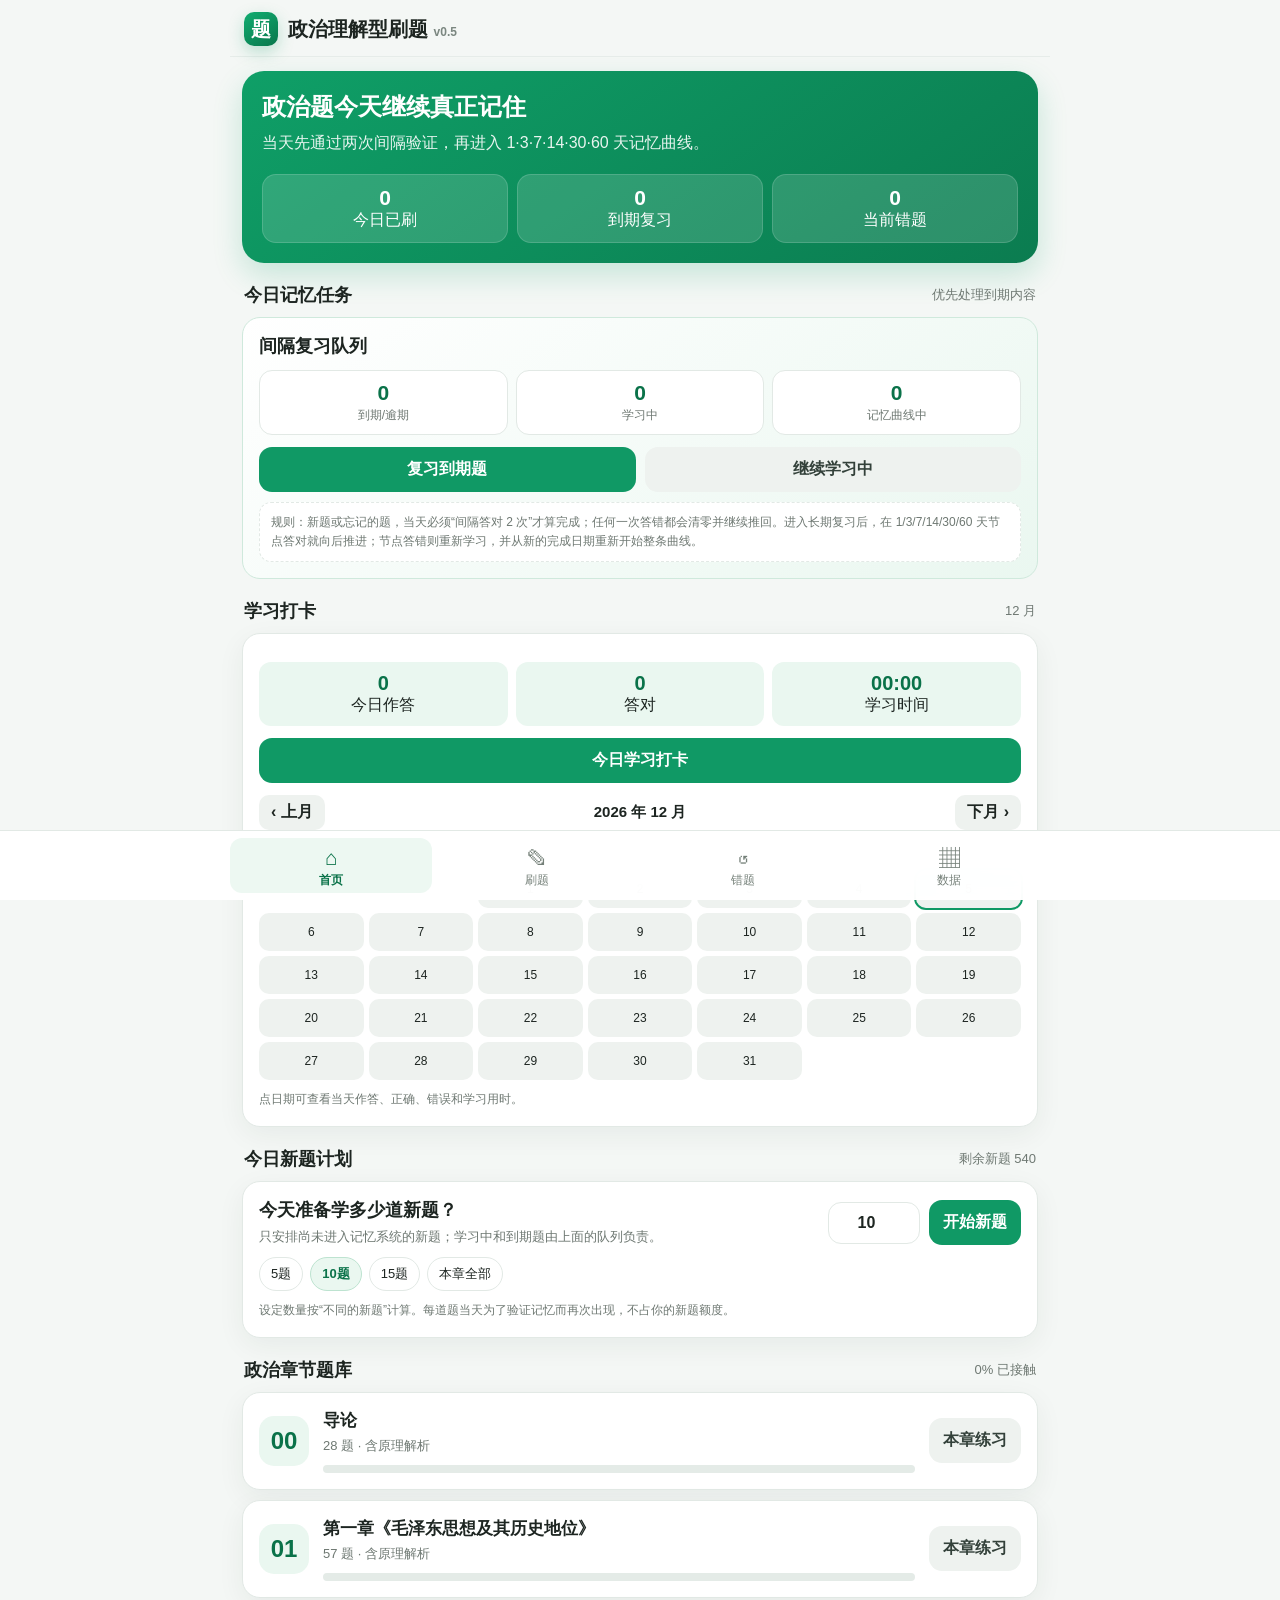
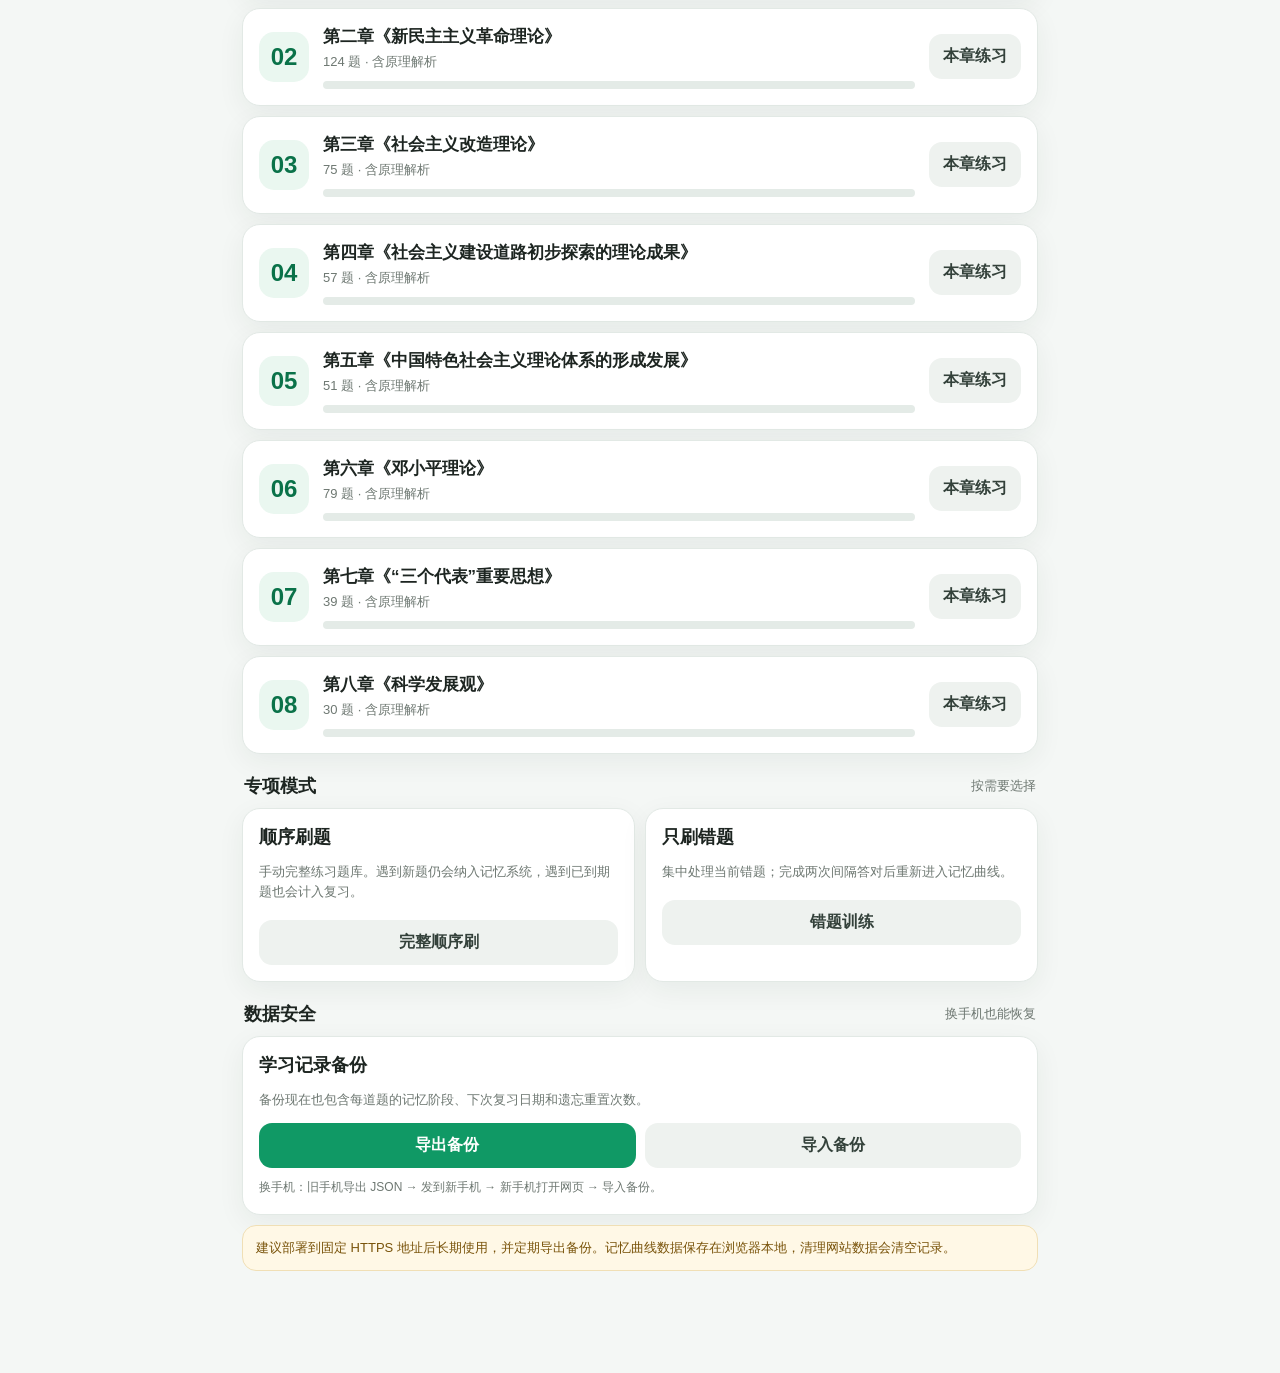
==== politics-test/index.html @ dce82a2d "Add Chapters 6-8 political theory question banks" ====
<!doctype html>
<html lang="zh-CN">
<head>
<meta charset="utf-8">
<meta name="viewport" content="width=device-width,initial-scale=1,viewport-fit=cover,user-scalable=no">
<meta name="theme-color" content="#0f9f67">
<link rel="manifest" href="./manifest.webmanifest">
<title>政治理解型刷题 · 测试版</title>
<style>
:root{
  --bg:#f4f7f5;--surface:#ffffff;--text:#1d2521;--muted:#6e7872;
  --line:#e2e9e5;--green:#109965;--green2:#0a7249;--green-soft:#eaf7f0;
  --red:#c94545;--red-soft:#fff0f0;--amber:#b77700;--amber-soft:#fff7e6;
  --shadow:0 8px 28px rgba(24,45,34,.06);
}
*{box-sizing:border-box;-webkit-tap-highlight-color:transparent}
html,body{margin:0;min-height:100%;background:var(--bg);color:var(--text);font-family:-apple-system,BlinkMacSystemFont,"Segoe UI","PingFang SC","Microsoft YaHei",sans-serif}
body{overscroll-behavior-y:none}
button,input{font:inherit}
button{cursor:pointer}
.app-shell{max-width:820px;margin:0 auto;min-height:100dvh;padding:env(safe-area-inset-top) 12px calc(84px + env(safe-area-inset-bottom))}
.topbar{position:sticky;top:0;z-index:20;margin:0 -12px;padding:12px 14px 10px;background:rgba(244,247,245,.94);backdrop-filter:blur(14px);border-bottom:1px solid rgba(226,233,229,.75)}
.toprow{display:flex;align-items:center;justify-content:space-between;gap:12px}
.brand{display:flex;align-items:center;gap:10px;font-size:20px;font-weight:800}
.logo{width:34px;height:34px;border-radius:10px;background:linear-gradient(145deg,#11ad71,#08764b);color:#fff;display:grid;place-items:center;font-weight:900;box-shadow:0 6px 16px rgba(16,153,101,.25)}
.top-action{border:0;background:var(--surface);padding:8px 11px;border-radius:11px;color:var(--green2);font-weight:700;box-shadow:var(--shadow)}
.content{padding:14px 0 18px}
.hero{background:linear-gradient(145deg,#0f9f67,#0b7c50);color:#fff;border-radius:22px;padding:20px;box-shadow:0 12px 30px rgba(15,159,103,.2)}
.hero h1{font-size:24px;margin:0 0 8px}
.hero p{margin:0;opacity:.9;line-height:1.55}
.hero-grid{display:grid;grid-template-columns:repeat(3,1fr);gap:9px;margin-top:18px}
.hero-stat{background:rgba(255,255,255,.14);border:1px solid rgba(255,255,255,.15);border-radius:14px;padding:11px 8px;text-align:center}
.hero-stat b{display:block;font-size:21px}
.section-title{display:flex;align-items:center;justify-content:space-between;margin:20px 2px 10px}
.section-title h2{font-size:18px;margin:0}
.section-title span{font-size:13px;color:var(--muted)}
.card{background:var(--surface);border:1px solid var(--line);border-radius:18px;padding:16px;box-shadow:var(--shadow)}
.chapter-card{display:flex;align-items:center;gap:14px}
.chapter-icon{width:50px;height:50px;border-radius:15px;background:var(--green-soft);color:var(--green2);display:grid;place-items:center;font-size:24px;font-weight:900;flex:0 0 auto}
.chapter-info{flex:1;min-width:0}
.chapter-info h3{margin:0 0 5px;font-size:17px}
.chapter-info p{margin:0;color:var(--muted);font-size:13px}
.progress{height:8px;border-radius:999px;background:#e4ebe7;overflow:hidden;margin-top:10px}
.progress>div{height:100%;background:var(--green);border-radius:999px}
.primary{border:0;background:var(--green);color:#fff;padding:12px 14px;border-radius:13px;font-weight:800}
.ghost{border:0;background:#eef2ef;color:#33413a;padding:12px 14px;border-radius:13px;font-weight:700}
.bottom-nav{position:fixed;z-index:30;left:0;right:0;bottom:0;background:rgba(255,255,255,.96);border-top:1px solid var(--line);backdrop-filter:blur(16px);padding:7px 10px calc(7px + env(safe-area-inset-bottom))}
.bottom-nav-inner{max-width:820px;margin:auto;display:grid;grid-template-columns:repeat(4,1fr);gap:4px}
.nav-btn{border:0;background:transparent;padding:7px 4px 4px;color:#758079;border-radius:12px;font-size:12px}
.nav-btn .ico{display:block;font-size:21px;line-height:1.2;margin-bottom:2px}
.nav-btn.active{background:#edf8f2;color:var(--green2);font-weight:800}
.qhead{display:flex;align-items:center;justify-content:space-between;gap:10px;margin-bottom:12px;color:var(--muted);font-size:13px}
.qtitle{font-size:20px;line-height:1.65;font-weight:750;margin:0 0 16px}
.options{display:grid;gap:10px}
.option{width:100%;border:1.5px solid var(--line);background:#fff;text-align:left;border-radius:15px;padding:14px 15px;line-height:1.5;font-size:16px}
.option.selected{border-color:var(--green);background:#f0faf5}
.option.correct{border-color:#158655;background:#eaf8f1}
.option.wrong{border-color:var(--red);background:var(--red-soft)}
.fill-row{display:flex;gap:8px}
.fill{flex:1;min-width:0;border:1.5px solid var(--line);border-radius:14px;padding:13px 14px;font-size:16px;outline:none;background:#fff}
.fill:focus{border-color:var(--green)}
.answer-banner{margin-top:15px;padding:14px;border-radius:14px;line-height:1.55}
.answer-banner.good{background:var(--green-soft);color:#0d6841}
.answer-banner.bad{background:var(--red-soft);color:#a53131}
.analysis{margin-top:14px;border-top:1px dashed #d6ded9;padding-top:10px}
.analysis h3{font-size:17px;margin:4px 0 10px}
.analysis-block{padding:13px 14px;border-radius:14px;margin:9px 0;line-height:1.68;font-size:15px}
.analysis-block b{display:block;margin-bottom:3px}
.analysis-block.principle{background:#eef8f3}
.analysis-block.why{background:#f5f7f6}
.analysis-block.mistake{background:#fff3ee}
.analysis-block.memory{background:var(--amber-soft)}
.qactions{display:flex;gap:9px;margin-top:15px}
.qactions button{flex:1}
.reinforce-note{margin-top:10px;color:var(--amber);font-size:13px}
.grid2{display:grid;grid-template-columns:1fr 1fr;gap:10px}
.metric{background:var(--surface);border:1px solid var(--line);border-radius:16px;padding:16px}
.metric b{display:block;font-size:26px;color:var(--green2);margin-bottom:4px}
.metric span{font-size:13px;color:var(--muted)}
.list{display:grid;gap:10px}
.wrong-card{background:#fff;border:1px solid var(--line);border-radius:16px;padding:14px}
.wrong-card h4{margin:0 0 7px;font-size:15px;line-height:1.5}
.tag{display:inline-block;font-size:12px;padding:4px 8px;border-radius:999px;background:#eef3f0;color:#536059}
.mini{font-size:13px;color:var(--muted);line-height:1.55}
.empty{text-align:center;padding:40px 18px;color:var(--muted)}
.install-tip{background:#fff8e6;border:1px solid #f0dfb5;border-radius:14px;padding:12px 13px;font-size:13px;line-height:1.55;color:#79530a;margin-top:10px}
.plan-row{display:flex;gap:9px;align-items:center;flex-wrap:wrap}
.plan-input{width:92px;border:1.5px solid var(--line);background:var(--surface);color:var(--text);border-radius:13px;padding:11px 12px;outline:none;text-align:center;font-weight:800}
.plan-input:focus{border-color:var(--green)}
.quick-counts{display:flex;gap:7px;flex-wrap:wrap;margin-top:10px}
.quick-counts button{border:1px solid var(--line);background:var(--surface);color:var(--text);border-radius:999px;padding:7px 11px;font-size:13px}
.quick-counts button.active{background:var(--green-soft);border-color:#bde3d0;color:var(--green2);font-weight:800}
.backup-actions{display:grid;grid-template-columns:1fr 1fr;gap:9px;margin-top:12px}
.backup-note{margin-top:10px;font-size:12px;line-height:1.65;color:var(--muted)}
.memory-card{border:1px solid #cfe9dc;background:linear-gradient(145deg,var(--surface),var(--green-soft));border-radius:18px;padding:16px}
.memory-grid{display:grid;grid-template-columns:repeat(3,1fr);gap:8px;margin-top:12px}
.memory-stat{background:var(--surface);border:1px solid var(--line);border-radius:13px;padding:10px 8px;text-align:center}
.memory-stat b{display:block;font-size:21px;color:var(--green2)}
.memory-stat span{font-size:12px;color:var(--muted)}
.memory-actions{display:grid;grid-template-columns:1fr 1fr;gap:9px;margin-top:12px}
.memory-hint{margin-top:10px;padding:10px 11px;border-radius:12px;background:var(--surface);border:1px dashed var(--line);font-size:12px;line-height:1.6;color:var(--muted)}
.status-pill{display:inline-block;padding:4px 8px;border-radius:999px;background:var(--green-soft);color:var(--green2);font-size:12px;font-weight:800}


.toast{position:fixed;left:50%;bottom:92px;transform:translateX(-50%) translateY(15px);background:#1f2924;color:#fff;border-radius:12px;padding:10px 14px;opacity:0;pointer-events:none;transition:.2s;z-index:100;font-size:13px}
.toast.show{opacity:1;transform:translateX(-50%) translateY(0)}
@media(max-width:520px){
  .app-shell{padding-left:9px;padding-right:9px}
  .topbar{margin-left:-9px;margin-right:-9px}
  .hero{padding:18px 16px;border-radius:19px}
  .hero h1{font-size:22px}
  .qtitle{font-size:18px}
  .analysis-block{font-size:14px}
}
@media(prefers-color-scheme:dark){
  :root{--bg:#111814;--surface:#18211c;--text:#eaf2ed;--muted:#9aa79f;--line:#2a3730;--green-soft:#173328;--red-soft:#351f1f;--amber-soft:#332a18;--shadow:none}
  .topbar{background:rgba(17,24,20,.94)}
  .option,.fill{background:#18211c;color:var(--text)}
  .ghost{background:#25312b;color:#d7e1db}
  .analysis-block.why{background:#202a25}
  .analysis-block.mistake{background:#321f1b}
  .bottom-nav{background:rgba(24,33,28,.97)}
}

.study-timer{display:flex;align-items:center;gap:7px;font-variant-numeric:tabular-nums;color:var(--green2);font-weight:800;font-size:13px}
.check-card{margin-top:10px}
.check-grid{display:grid;grid-template-columns:repeat(3,1fr);gap:8px;margin:12px 0}
.check-stat{text-align:center;background:var(--green-soft);border-radius:12px;padding:10px 5px}
.check-stat b{display:block;font-size:20px;color:var(--green2)}
.calendar-nav{display:flex;align-items:center;justify-content:space-between;margin:12px 0 4px}
.calendar-nav button{border:0;background:#eef2ef;color:var(--text);border-radius:10px;padding:7px 12px;font-weight:800}
.calendar-nav b{font-size:15px}
.calendar{display:grid;grid-template-columns:repeat(7,1fr);gap:5px;margin-top:12px}
.cal-head{text-align:center;font-size:11px;color:var(--muted);padding:4px 0}
.cal-day{border:0;min-height:38px;border-radius:10px;background:#eef2ef;color:var(--text);font-size:12px}
.cal-day.done{background:var(--green);color:#fff;font-weight:800}
.cal-day.today{outline:2px solid var(--green)}
</style>
</head>
<body>
<div id="app"></div>
<div id="toast" class="toast"></div>
<script>
window.__EMBEDDED_QUESTIONS__=[
  {
    "id": 1,
    "chapter": "导论",
    "type": "choice",
    "q": "马克思主义中国化时代化实现了（ ）历史性飞跃。",
    "options": [
      "A. 一次",
      "B. 两次",
      "C. 三次",
      "D. 四次"
    ],
    "answer": "C",
    "principle": "本题按你提供的《政治理论1200题》答案口径判定。",
    "why": "在中国革命、建设、改革的历史进程中，马克思主义中国化时代化实现了三次历史性飞跃。",
    "mistake": "本题容易受旧教材或旧表述影响。当前这套题库的标准答案为“三次”。",
    "memory": "记住关键词：三次历史性飞跃。",
    "tag": "导论"
  },
  {
    "id": 2,
    "chapter": "导论",
    "type": "choice",
    "q": "马克思主义中国化时代化的两大理论成果共同的“根”是（ ）",
    "options": [
      "A. 中国革命的具体实际",
      "B. 马克思列宁主义",
      "C. 中国革命的历史经验",
      "D. 社会主义建设的实践"
    ],
    "answer": "B",
    "principle": "本题考查两大理论成果共同的理论根基。",
    "why": "马克思主义中国化时代化两大理论成果是毛泽东思想和中国特色社会主义理论体系，共同的“根”是马克思列宁主义。",
    "mistake": "不要把“中国具体实际”与题目所问的共同理论之“根”混淆。",
    "memory": "共同的“根”＝马克思列宁主义。",
    "tag": "理论成果"
  },
  {
    "id": 3,
    "chapter": "导论",
    "type": "choice",
    "q": "马克思主义中国化时代化形成的两大理论成果，分别为（ ）",
    "options": [
      "A. 毛泽东思想与中国特色社会主义理论体系",
      "B. 毛泽东思想与邓小平理论",
      "C. 科学发展观与邓小平理论",
      "D. “三个代表”重要思想与习近平新时代中国特色社会主义思想"
    ],
    "answer": "A",
    "principle": "本题考查马克思主义中国化时代化形成的两大理论成果。",
    "why": "马克思主义中国化时代化形成两大理论成果分别为毛泽东思想、中国特色社会主义理论体系，其中中国特色社会主义理论体系包括邓小平理论、“三个代表”重要思想、科学发展观、习近平新时代中国特色社会主义思想。",
    "mistake": "邓小平理论、“三个代表”重要思想、科学发展观等属于中国特色社会主义理论体系中的具体理论成果，不能与“两大理论成果”这一层级混淆。",
    "memory": "两大成果：毛泽东思想＋中国特色社会主义理论体系。",
    "tag": "理论成果"
  },
  {
    "id": 4,
    "chapter": "导论",
    "type": "choice",
    "q": "把马克思主义基本原理同中国具体实际和时代特征相结合的问题，也就是如何实现马克思主义（ ）的问题。",
    "options": [
      "A. 时代化",
      "B. 现代化",
      "C. 中国化时代化",
      "D. 大众化"
    ],
    "answer": "C",
    "principle": "题干本身给出了马克思主义基本原理同中国具体实际和时代特征相结合这一关键表述。",
    "why": "把马克思主义基本原理同中国具体实际和时代特征相结合的问题，即如何实现马克思主义中国化时代化。",
    "mistake": "不要只选“时代化”，题干同时强调中国具体实际和时代特征。",
    "memory": "中国实际＋时代特征 → 中国化时代化。",
    "tag": "中国化时代化"
  },
  {
    "id": 5,
    "chapter": "导论",
    "type": "choice",
    "q": "中国共产党在推进马克思主义中国化时代化过程中，形成的第一次历史性飞跃的理论成果为（ ）",
    "options": [
      "A. 毛泽东思想",
      "B. 科学发展观",
      "C. “三个代表”重要思想",
      "D. 邓小平理论"
    ],
    "answer": "A",
    "principle": "本题考查第一次历史性飞跃对应的理论成果。",
    "why": "马克思主义中国化时代化第一次历史性飞跃形成了毛泽东思想。",
    "mistake": "邓小平理论、“三个代表”重要思想、科学发展观都不对应第一次历史性飞跃。",
    "memory": "第一次历史性飞跃 → 毛泽东思想。",
    "tag": "历史性飞跃"
  },
  {
    "id": 6,
    "chapter": "导论",
    "type": "choice",
    "q": "中国特色社会主义理论体系不包括（ ）",
    "options": [
      "A. 邓小平理论",
      "B. 科学发展观",
      "C. 习近平新时代中国特色社会主义思想",
      "D. 毛泽东思想"
    ],
    "answer": "D",
    "principle": "本题考查中国特色社会主义理论体系的构成。",
    "why": "中国特色社会主义理论体系包括邓小平理论、“三个代表”重要思想、科学发展观、习近平新时代中国特色社会主义思想。",
    "mistake": "毛泽东思想与中国特色社会主义理论体系属于两个不同层级的理论成果，不能把毛泽东思想纳入中国特色社会主义理论体系。",
    "memory": "看到“不包括” → 毛泽东思想。",
    "tag": "理论体系"
  },
  {
    "id": 7,
    "chapter": "导论",
    "type": "choice",
    "q": "毛泽东首次明确提出“马克思主义中国化”重大命题的报告是（ ）",
    "options": [
      "A. 《湖南农民运动考察报告》",
      "B. 《论新阶段》",
      "C. 《论联合政府》",
      "D. 《论人民民主专政》"
    ],
    "answer": "B",
    "principle": "本题考查“马克思主义中国化”命题提出时对应的报告。",
    "why": "毛泽东在党的六届六中全会所作的《论新阶段》正式提出“马克思主义中国化”重大命题。",
    "mistake": "本题问的是“报告”，不要与下一题所问的“会议”混淆。",
    "memory": "报告＝《论新阶段》；会议＝六届六中全会。",
    "tag": "命题提出"
  },
  {
    "id": 8,
    "chapter": "导论",
    "type": "choice",
    "q": "标志着“马克思主义中国化”这一命题正式提出的会议是（ ）。",
    "options": [
      "A. 党的六届六中全会",
      "B. 党的一大",
      "C. 党的二大",
      "D. 党的七大"
    ],
    "answer": "A",
    "principle": "本题考查“马克思主义中国化”重大命题正式提出时对应的会议。",
    "why": "毛泽东在党的六届六中全会所作的《论新阶段》正式提出“马克思主义中国化”重大命题。",
    "mistake": "第7题考报告，第8题考会议，两题应成组记忆。",
    "memory": "《论新阶段》＋六届六中全会。",
    "tag": "命题提出"
  },
  {
    "id": 9,
    "chapter": "导论",
    "type": "choice",
    "q": "毛泽东思想和中国特色社会主义理论体系作为马克思主义中国化时代化的两大理论成果，理论基础是（ ）。",
    "options": [
      "A. 新民主主义革命的基本理论",
      "B. 社会主义改革开放理论",
      "C. 马克思列宁主义",
      "D. 悠久的中国传统文化"
    ],
    "answer": "C",
    "principle": "本题考查两大理论成果共同的理论基础。",
    "why": "毛泽东思想和中国特色社会主义理论体系共同的理论基础是马克思列宁主义。",
    "mistake": "“中国革命具体实际”“改革开放实践”等是重要实践内容，但本题问的是理论基础。",
    "memory": "理论基础＝马克思列宁主义。",
    "tag": "理论基础"
  },
  {
    "id": 10,
    "chapter": "导论",
    "type": "choice",
    "q": "马克思主义理论研究和建设工程重点教材《毛泽东思想和中国特色社会主义理论体系概论》的主线是（ ）。",
    "options": [
      "A. 实事求是",
      "B. 马克思主义中国化时代化",
      "C. 与时俱进",
      "D. 理论联系实际"
    ],
    "answer": "B",
    "principle": "本题考查《毛泽东思想和中国特色社会主义理论体系概论》的主线。",
    "why": "马克思主义中国化时代化是贯穿《毛泽东思想和中国特色社会主义理论体系概论》的主线。",
    "mistake": "实事求是、与时俱进、理论联系实际都是常见重要表述，但这道题问教材“主线”。",
    "memory": "《毛概》主线＝马克思主义中国化时代化。",
    "tag": "教材主线"
  },
  {
    "id": 11,
    "chapter": "导论",
    "type": "choice",
    "q": "对马克思主义中国化从理论上作了进一步阐述是在（ ）。",
    "options": [
      "A. 党的一大",
      "B. 党的二大",
      "C. 六届六中全会",
      "D. 党的七大"
    ],
    "answer": "D",
    "principle": "本题按你提供的题库标准答案区分“正式提出”与“进一步阐述”。",
    "why": "在党的七大上，刘少奇代表党中央作了《关于修改党章的报告》，对马克思主义中国化从理论上作了进一步阐述。",
    "mistake": "六届六中全会对应“马克思主义中国化”重大命题的正式提出；本题问的是从理论上进一步阐述。",
    "memory": "六届六中：提出；七大：进一步阐述。",
    "tag": "理论阐述"
  },
  {
    "id": 12,
    "chapter": "导论",
    "type": "multi",
    "q": "中国特色社会主义理论体系包括（ ）",
    "options": [
      "A. “三个代表”重要思想",
      "B. 邓小平理论",
      "C. 科学发展观",
      "D. 习近平新时代中国特色社会主义思想"
    ],
    "answer": "ABCD",
    "principle": "本题为多项选择题，按你提供的《政治理论1200题》标准答案判定。",
    "why": "中国特色社会主义理论体系包括邓小平理论、“三个代表”重要思想、科学发展观、习近平新时代中国特色社会主义思想。",
    "mistake": "多选题必须选全且不能多选；少选或多选都判错。",
    "memory": "中国特色社会主义理论体系：邓小平理论＋“三个代表”重要思想＋科学发展观＋习近平新时代中国特色社会主义思想。",
    "tag": "理论体系"
  },
  {
    "id": 13,
    "chapter": "导论",
    "type": "multi",
    "q": "马克思主义中国化时代化是（ ）",
    "options": [
      "A. 把马克思主义基本原理同中国具体实际和时代特征相结合起来",
      "B. 运用马克思主义的立场、观点、方法研究和解决中国革命、建设、改革中的实际问题",
      "C. 运用中国人民喜闻乐见的民族语言阐述马克思主义理论",
      "D. 总结、提炼中国革命、建设、改革的实践经验"
    ],
    "answer": "ABCD",
    "principle": "本题考查马克思主义中国化时代化的科学内涵。",
    "why": "按你提供的题库解析，马克思主义中国化时代化包括把基本原理同中国具体实际和时代特征相结合，运用马克思主义立场、观点、方法解决中国实际问题，总结提炼实践经验，并用中国人民喜闻乐见的民族语言阐述马克思主义理论。故全选。",
    "mistake": "这道题四个选项分别对应其科学内涵的不同方面，不能只抓住“结合实际”这一点。",
    "memory": "结合实际＋解决问题＋总结经验＋民族语言。",
    "tag": "科学内涵"
  },
  {
    "id": 14,
    "chapter": "导论",
    "type": "multi",
    "q": "马克思主义中国化时代化就是把马克思主义基本原理同中国具体实际和时代特征结合起来，运用马克思主义的立场、观点、方法研究和解决中国（ ）中的实际问题。",
    "options": [
      "A. 革命",
      "B. 建设",
      "C. 改革",
      "D. 发展"
    ],
    "answer": "ABC",
    "principle": "本题考查教材对马克思主义中国化时代化内涵的固定表述。",
    "why": "按你提供的题库解析，原表述是研究和解决中国革命、建设、改革中的实际问题，因此选 A、B、C。",
    "mistake": "“发展”看起来也合理，但这道题考的是教材原句，标准答案不选 D。",
    "memory": "固定搭配：革命、建设、改革。",
    "tag": "科学内涵"
  },
  {
    "id": 15,
    "chapter": "导论",
    "type": "multi",
    "q": "实现马克思主义中国化时代化是（ ）",
    "options": [
      "A. 吸收国外革命和建设经验的需要",
      "B. 增强我国国际竞争力的需要",
      "C. 解决中国实际问题的客观需要",
      "D. 马克思主义理论发展的内在要求"
    ],
    "answer": "CD",
    "principle": "本题考查推进马克思主义中国化时代化的必要性。",
    "why": "按你提供的题库解析，马克思主义中国化时代化既是解决中国实际问题的客观需要，也是马克思主义理论发展的内在要求。",
    "mistake": "A、B 都可能是实践中的相关因素，但不是本题所考的两项根本理由。",
    "memory": "为什么要中国化时代化：解决中国问题＋推动理论发展。",
    "tag": "必要性"
  },
  {
    "id": 16,
    "chapter": "导论",
    "type": "multi",
    "q": "马克思主义的整个世界观不是教义，而是方法。下列关于正确对待马克思主义说法正确有（ ）",
    "options": [
      "A. 马克思主义作为科学真理，具有普遍的指导意义",
      "B. 马克思主义的具体运用应结合各国的具体情况",
      "C. 要真正运用马克思主义来指导中国实际，必须实现马克思主义的中国化时代化",
      "D. 我们已经完成了马克思主义中国化时代化的历史任务"
    ],
    "answer": "ABC",
    "principle": "本题考查如何正确理解和运用马克思主义。",
    "why": "按题库解析，马克思主义是科学理论，具有普遍指导意义，但具体运用必须结合实际；在中国就必须推进中国化时代化。中国化时代化是动态过程，因此 D 错误。",
    "mistake": "最大陷阱是 D。“中国化时代化”不是一次性完成的历史任务。",
    "memory": "科学理论＋结合实际＋持续推进。",
    "tag": "正确对待马克思主义"
  },
  {
    "id": 17,
    "chapter": "导论",
    "type": "multi",
    "q": "马克思主义自诞生以来就始终占据着真理和道义的制高点，它被证明是（ ）的理论。",
    "options": [
      "A. 科学的",
      "B. 人民的",
      "C. 实践的",
      "D. 不断发展开放的"
    ],
    "answer": "ABCD",
    "principle": "本题考查马克思主义理论的鲜明特征。",
    "why": "按你提供的题库解析，马克思主义是科学的理论、人民的理论、实践的理论、不断发展的开放的理论。",
    "mistake": "四项都是教材对马克思主义理论特征的概括。",
    "memory": "科学、人民、实践、开放发展。",
    "tag": "理论特征"
  },
  {
    "id": 18,
    "chapter": "导论",
    "type": "multi",
    "q": "实践证明中国共产党为什么能，中国特色社会主义为什么好，归根到底是因为（ ）",
    "options": [
      "A. 马克思主义经典作家行",
      "B. 科学社会主义行",
      "C. 马克思主义行",
      "D. 中国化时代化的马克思主义行"
    ],
    "answer": "CD",
    "principle": "本题考查题库中的固定表述。",
    "why": "按你提供的题库解析，归根到底是因为马克思主义行，是中国化时代化的马克思主义行。",
    "mistake": "注意是“马克思主义行”和“中国化时代化的马克思主义行”这一组固定搭配。",
    "memory": "两个“行”：马克思主义行；中国化时代化的马克思主义行。",
    "tag": "理论作用"
  },
  {
    "id": 19,
    "chapter": "导论",
    "type": "multi",
    "q": "下列属于马克思主义中国化时代化形成的理论成果的是（ ）",
    "options": [
      "A. 毛泽东思想",
      "B. 邓小平理论",
      "C. 科学发展观",
      "D. “三个代表”重要思想与习近平新时代中国特色社会主义思想"
    ],
    "answer": "ABCD",
    "principle": "本题考查马克思主义中国化时代化形成的理论成果。",
    "why": "按题库解析，毛泽东思想和中国特色社会主义理论体系都属于马克思主义中国化时代化的理论成果；中国特色社会主义理论体系包括邓小平理论、“三个代表”重要思想、科学发展观和习近平新时代中国特色社会主义思想。",
    "mistake": "不要把“理论成果”和“两大理论成果”混为一谈。本题列举的是具体理论成果。",
    "memory": "毛泽东思想＋中国特色社会主义理论体系中的各理论成果。",
    "tag": "理论成果"
  },
  {
    "id": 20,
    "chapter": "导论",
    "type": "multi",
    "q": "毛泽东思想和中国特色社会主义理论体系都是（ ）",
    "options": [
      "A. 马克思主义中国化时代化的理论成果",
      "B. 马克思列宁主义在中国的运用和发展",
      "C. 全国各族人民团结奋斗的共同思想基础",
      "D. 以中国特色社会主义为主题"
    ],
    "answer": "ABC",
    "principle": "本题考查毛泽东思想和中国特色社会主义理论体系的共同属性。",
    "why": "按你提供的题库解析，两者都是马克思主义中国化时代化的理论成果，都是马克思列宁主义在中国的运用和发展，也都是全国各族人民团结奋斗的共同思想基础。",
    "mistake": "D 只适用于中国特色社会主义理论体系的主题，不能作为两者共同属性。",
    "memory": "共同点：理论成果＋运用发展＋思想基础。",
    "tag": "理论成果关系"
  },
  {
    "id": 21,
    "chapter": "导论",
    "type": "multi",
    "q": "习近平新时代中国特色社会主义思想从理论和实践结合上系统回答的重大时代课题包括（ ）",
    "options": [
      "A. 什么是社会主义、怎样建设社会主义",
      "B. 新时代坚持和发展什么样的中国特色社会主义、怎样坚持和发展中国特色社会主义",
      "C. 建设什么样的社会主义现代化强国、怎样建设社会主义现代化强国",
      "D. 建设什么样的长期执政的马克思主义政党、怎样建设长期执政的马克思主义政党"
    ],
    "answer": "BCD",
    "principle": "本题考查题库对习近平新时代中国特色社会主义思想回答的重大时代课题的概括。",
    "why": "按你提供的题库解析，包括新时代坚持和发展什么样的中国特色社会主义、怎样坚持和发展中国特色社会主义；建设什么样的社会主义现代化强国、怎样建设社会主义现代化强国；建设什么样的长期执政的马克思主义政党、怎样建设长期执政的马克思主义政党。",
    "mistake": "A 是其他历史阶段的重要理论问题，不属于本题要求的新时代三组重大时代课题。",
    "memory": "新时代三问：中特、现代化强国、长期执政政党。",
    "tag": "重大时代课题"
  },
  {
    "id": 22,
    "chapter": "导论",
    "type": "multi",
    "q": "准确把握马克思主义中国化时代化的科学内涵，要做到坚持马克思主义与发展马克思主义相统一。坚持马克思主义，最重要的是（ ）",
    "options": [
      "A. 遵循马克思主义著作中的所有具体结论",
      "B. 改变马克思主义的精髓",
      "C. 坚持马克思主义基本原理和贯穿其中的立场、观点、方法",
      "D. 坚定不移坚持马克思主义指导地位"
    ],
    "answer": "CD",
    "principle": "本题考查“坚持马克思主义”最重要的要求。",
    "why": "按你提供的题库解析，最重要的是坚持马克思主义基本原理和贯穿其中的立场、观点、方法，并坚定不移坚持马克思主义指导地位。",
    "mistake": "坚持马克思主义不等于机械照搬所有具体结论，更不是改变其精髓。",
    "memory": "坚持：基本原理＋立场观点方法＋指导地位。",
    "tag": "坚持和发展马克思主义"
  },
  {
    "id": 23,
    "chapter": "导论",
    "type": "multi",
    "q": "中国共产党成立以来，团结带领中国人民创造了（ ）",
    "options": [
      "A. 新民主主义革命的伟大成就",
      "B. 社会主义革命和建设的伟大成就",
      "C. 改革开放和社会主义现代化建设的伟大成就",
      "D. 新时代中国特色社会主义的伟大成就"
    ],
    "answer": "ABCD",
    "principle": "本题考查题库对中国共产党成立以来四个历史阶段伟大成就的概括。",
    "why": "按你提供的题库解析，四项均属于中国共产党团结带领中国人民创造的伟大成就。",
    "mistake": "这是完整列举题，四个历史阶段都要选。",
    "memory": "四个阶段：新民主主义革命、社会主义革命和建设、改革开放和现代化建设、新时代。",
    "tag": "历史成就"
  },
  {
    "id": 24,
    "chapter": "导论",
    "type": "multi",
    "q": "1921年中国共产党诞生，是一件开天辟地的大事变，它深刻改变了（ ）",
    "options": [
      "A. 近代以后中华民族发展的方向和进程",
      "B. 中国人民和中华民族的前途和命运",
      "C. 世界发展的趋势和格局",
      "D. 人类社会的发展规律"
    ],
    "answer": "ABC",
    "principle": "本题考查题库对中国共产党成立历史意义的概括。",
    "why": "按你提供的题库解析，中国共产党成立深刻改变了近代以后中华民族发展的方向和进程，深刻改变了中国人民和中华民族的前途和命运，也深刻改变了世界发展的趋势和格局。",
    "mistake": "D“人类社会的发展规律”不是本题标准表述。",
    "memory": "三改变：中华民族方向进程、中国人民前途命运、世界趋势格局。",
    "tag": "党的成立"
  },
  {
    "id": 25,
    "chapter": "导论",
    "type": "multi",
    "q": "坚持和发展马克思主义，必须（ ）",
    "options": [
      "A. 同中国具体实际相结合",
      "B. 同中华优秀传统文化相结合",
      "C. 同社会主义现代化发展相结合",
      "D. 同中华民族伟大复兴相结合"
    ],
    "answer": "AB",
    "principle": "本题考查坚持和发展马克思主义的“两个结合”。",
    "why": "按你提供的题库解析，坚持和发展马克思主义，必须把马克思主义基本原理同中国具体实际、同中华优秀传统文化相结合。",
    "mistake": "C、D 不是这道题所考的“两个结合”的固定表述。",
    "memory": "两个结合：中国具体实际＋中华优秀传统文化。",
    "tag": "两个结合"
  },
  {
    "id": 26,
    "chapter": "导论",
    "type": "multi",
    "q": "党的十九大通过的党章修正案把习近平新时代中国特色社会主义思想确立为我们党的行动指南。习近平新时代中国特色社会主义思想（ ）",
    "options": [
      "A. 是马克思主义中国化时代化的第一个理论成果",
      "B. 谱写了新时代中国特色社会主义新篇章",
      "C. 是中国特色社会主义理论体系的开篇之作",
      "D. 实现了马克思主义中国化时代化新的飞跃"
    ],
    "answer": "BD",
    "principle": "本题考查题库对习近平新时代中国特色社会主义思想理论地位的表述。",
    "why": "按你提供的题库解析，习近平新时代中国特色社会主义思想谱写了新时代中国特色社会主义新篇章，实现了马克思主义中国化时代化新的飞跃。",
    "mistake": "A“第一个理论成果”和 C“开篇之作”都不符合题库表述。",
    "memory": "新时代新篇章＋新的飞跃。",
    "tag": "习近平新时代中国特色社会主义思想"
  },
  {
    "id": 27,
    "chapter": "导论",
    "type": "multi",
    "q": "推进马克思主义中国化时代化是一个追求真理、揭示真理、笃行真理的过程。下列关于马克思主义中国化时代化理论成果的关系说法正确的有（ ）",
    "options": [
      "A. 毛泽东思想和中国特色社会主义理论体系没有内在联系",
      "B. 毛泽东思想和中国特色社会主义理论体系是一脉相承又与时俱进的关系",
      "C. 毛泽东思想为中国特色社会主义理论体系提供了基本遵循",
      "D. 中国特色社会主义理论体系进一步丰富和发展毛泽东思想"
    ],
    "answer": "BCD",
    "principle": "本题考查毛泽东思想和中国特色社会主义理论体系之间的关系。",
    "why": "按你提供的题库解析，两者是一脉相承又与时俱进的关系；毛泽东思想为中国特色社会主义理论体系提供了基本遵循；中国特色社会主义理论体系在新的历史条件下进一步丰富和发展毛泽东思想。",
    "mistake": "A 把二者割裂开来，是错误项。",
    "memory": "一脉相承、基本遵循、丰富发展。",
    "tag": "理论成果关系"
  },
  {
    "id": 28,
    "chapter": "导论",
    "type": "multi",
    "q": "中国共产党自成立以来，就把为中国人民谋幸福、为中华民族谋复兴作为自己的初心和使命。中国共产党团结带领中国人民为实现中华民族伟大复兴（ ）",
    "options": [
      "A. 创造了根本社会条件",
      "B. 奠定了根本政治前提和制度基础",
      "C. 提供了充满活力的体制保证和快速发展的物质条件",
      "D. 提供了更为完善的制度保证、更为坚实的物质基础、更为主动的精神力量"
    ],
    "answer": "ABCD",
    "principle": "本题考查题库对不同历史阶段推进中华民族伟大复兴所形成条件的概括。",
    "why": "按你提供的题库解析，四项均为标准答案。",
    "mistake": "四项对应不同历史阶段的贡献，不能漏选。",
    "memory": "社会条件＋政治制度基础＋体制物质条件＋更完善制度/物质/精神力量。",
    "tag": "民族复兴"
  },
  {
    "id": 29,
    "source_no": 1,
    "chapter": "第一章《毛泽东思想及其历史地位》",
    "type": "choice",
    "q": "毛泽东思想形成与发展的时代背景是（ ）",
    "options": [
      "A. 帝国主义与无产阶级革命时代",
      "B. 党领导的革命与建设的实践",
      "C. 中国沦为半殖民地半封建社会",
      "D. 十月革命给中国送来马克思列宁主义"
    ],
    "answer": "A",
    "principle": "本题考查毛泽东思想形成发展的时代背景。",
    "why": "19世纪末20世纪初，世界进入帝国主义和无产阶级革命时代，这是毛泽东思想形成发展的时代背景。",
    "mistake": "B是实践基础；D更接近理论传播条件，不是本题所问的时代背景。",
    "memory": "时代背景：帝国主义战争与无产阶级革命。",
    "tag": "第1节 毛泽东思想的形成与发展"
  },
  {
    "id": 30,
    "source_no": 2,
    "chapter": "第一章《毛泽东思想及其历史地位》",
    "type": "choice",
    "q": "19世纪末20世纪初的时代主题是毛泽东思想形成与发展的时代背景，这个时代主题是（ ）",
    "options": [
      "A. 和平与发展",
      "B. 战争与革命",
      "C. 半殖民地半封建社会性质",
      "D. 反帝反封建"
    ],
    "answer": "B",
    "principle": "本题考查19世纪末20世纪初的时代主题。",
    "why": "这一时期的时代主题概括为战争与革命。",
    "mistake": "“和平与发展”是后来时代主题的概括。",
    "memory": "19世纪末20世纪初：战争与革命。",
    "tag": "第1节 毛泽东思想的形成与发展"
  },
  {
    "id": 31,
    "source_no": 3,
    "chapter": "第一章《毛泽东思想及其历史地位》",
    "type": "choice",
    "q": "毛泽东思想形成与发展的实践基础是（ ）",
    "options": [
      "A. 党领导的革命与建设的实践",
      "B. 党领导的反帝反封建的实践",
      "C. 党领导的改革开放和现代化建设的实践",
      "D. 党领导的建设中国特色社会主义的实践"
    ],
    "answer": "A",
    "principle": "本题考查毛泽东思想形成发展的实践基础。",
    "why": "中国共产党领导人民进行革命和建设的实践，是毛泽东思想形成和发展的实践基础。",
    "mistake": "B范围过窄，C、D属于后来的历史阶段。",
    "memory": "实践基础：革命与建设实践。",
    "tag": "第1节 毛泽东思想的形成与发展"
  },
  {
    "id": 32,
    "source_no": 4,
    "chapter": "第一章《毛泽东思想及其历史地位》",
    "type": "choice",
    "q": "毛泽东思想形成与发展的理论基础是（ ）",
    "options": [
      "A. 古典政治经济学",
      "B. 空想社会主义",
      "C. 马克思列宁主义",
      "D. 中国特色社会主义理论"
    ],
    "answer": "C",
    "principle": "本题考查毛泽东思想形成发展的理论基础。",
    "why": "毛泽东思想是在马克思列宁主义指导下，把其基本原理同中国具体实际相结合形成发展的。",
    "mistake": "古典政治经济学和空想社会主义属于马克思主义理论来源的相关内容，不是本题答案。",
    "memory": "理论基础：马克思列宁主义。",
    "tag": "第1节 毛泽东思想的形成与发展"
  },
  {
    "id": 33,
    "source_no": 5,
    "chapter": "第一章《毛泽东思想及其历史地位》",
    "type": "choice",
    "q": "毛泽东思想是马克思主义中国化时代化的第一个重大理论成果，是在中国革命和建设的实践中逐步形成和发展起来的。标志着毛泽东思想初步形成的是（ ）",
    "options": [
      "A. 农村包围城市、武装夺取政权道路理论的提出",
      "B. 新民主主义革命理论的系统阐明",
      "C. 人民民主专政理论的完整论述",
      "D. 思想政治工作和文化工作理论的系统提出"
    ],
    "answer": "A",
    "principle": "本题考查毛泽东思想初步形成的主要标志。",
    "why": "土地革命战争时期，农村包围城市、武装夺取政权道路思想的提出和阐述，标志着毛泽东思想初步形成。",
    "mistake": "新民主主义革命理论的系统阐明对应毛泽东思想走向成熟。",
    "memory": "初步形成：农村包围城市、武装夺取政权。",
    "tag": "第1节 毛泽东思想的形成与发展"
  },
  {
    "id": 34,
    "source_no": 6,
    "chapter": "第一章《毛泽东思想及其历史地位》",
    "type": "choice",
    "q": "毛泽东思想是马克思主义中国化时代化的第一个重大理论成果，是在中国革命和建设的实践中逐步形成和发展起来的。毛泽东思想达到成熟的主要标志是（ ）",
    "options": [
      "A. 农村包围城市、武装夺取政权道路理论的提出",
      "B. 新民主主义革命理论的系统阐明",
      "C. 人民民主专政理论的完整论述",
      "D. 思想政治工作和文化工作理论的系统提出"
    ],
    "answer": "B",
    "principle": "本题考查毛泽东思想达到成熟的主要标志。",
    "why": "新民主主义革命理论的系统阐述，使中国革命理论形成较系统、完备的科学形态，是毛泽东思想达到成熟的主要标志。",
    "mistake": "A属于初步形成阶段。",
    "memory": "成熟：新民主主义革命理论系统阐明。",
    "tag": "第1节 毛泽东思想的形成与发展"
  },
  {
    "id": 35,
    "source_no": 7,
    "chapter": "第一章《毛泽东思想及其历史地位》",
    "type": "choice",
    "q": "下列著作中，属于体现毛泽东思想走向成熟阶段的著作是（ ）",
    "options": [
      "A. 《井冈山的斗争》",
      "B. 《中国革命和中国共产党》",
      "C. 《反对本本主义》",
      "D. 《论人民民主专政》"
    ],
    "answer": "B",
    "principle": "本题考查毛泽东思想成熟阶段的代表著作。",
    "why": "《中国革命和中国共产党》属于毛泽东系统阐述新民主主义革命理论的重要著作，体现毛泽东思想走向成熟。",
    "mistake": "《井冈山的斗争》《反对本本主义》更偏形成阶段，《论人民民主专政》属于继续发展时期。",
    "memory": "成熟阶段代表：《中国革命和中国共产党》。",
    "tag": "第1节 毛泽东思想的形成与发展"
  },
  {
    "id": 36,
    "source_no": 8,
    "chapter": "第一章《毛泽东思想及其历史地位》",
    "type": "choice",
    "q": "明确把毛泽东思想作为党的指导思想首次写入党章的是（ ）",
    "options": [
      "A. 中共六大",
      "B. 中共七大",
      "C. 中共八大",
      "D. 中共十二大"
    ],
    "answer": "B",
    "principle": "本题考查毛泽东思想确立为党的指导思想的会议。",
    "why": "1945年党的七大把毛泽东思想写入党章，确立为党的指导思想。",
    "mistake": "注意题干关键词“首次写入党章”。",
    "memory": "七大：毛泽东思想写入党章。",
    "tag": "第1节 毛泽东思想的形成与发展"
  },
  {
    "id": 37,
    "source_no": 9,
    "chapter": "第一章《毛泽东思想及其历史地位》",
    "type": "choice",
    "q": "秋收起义失败后，毛泽东潜心研究中国革命道路的理论。在领导井冈山革命根据地的革命斗争实践中，毛泽东相继写下《中国的红色政权为什么能够存在？》《井冈山的斗争》《星星之火，可以燎原》等文章，从而初步形成了（ ）",
    "options": [
      "A. 新民主主义革命理论",
      "B. 农村包围城市的革命道路理论",
      "C. 社会主义改造理论",
      "D. 统一战线理论"
    ],
    "answer": "B",
    "principle": "本题考查井冈山斗争时期形成的重要理论成果。",
    "why": "这些著作围绕红色政权、农村革命根据地和革命道路问题，初步形成了农村包围城市、武装夺取政权的革命道路理论。",
    "mistake": "新民主主义革命理论的系统阐述属于更后来的成熟阶段。",
    "memory": "井冈山系列著作 → 农村包围城市道路。",
    "tag": "第1节 毛泽东思想的形成与发展"
  },
  {
    "id": 38,
    "source_no": 10,
    "chapter": "第一章《毛泽东思想及其历史地位》",
    "type": "choice",
    "q": "毛泽东思想继续发展时期的标志是（ ）",
    "options": [
      "A. 三大改造的完成",
      "B. 关于社会主义革命和社会主义建设的重要思想",
      "C. 中华人民共和国的成立",
      "D. 新民主主义革命的胜利"
    ],
    "answer": "B",
    "principle": "本题考查毛泽东思想继续发展时期的理论表现。",
    "why": "新中国成立后，毛泽东围绕社会主义革命和社会主义建设提出一系列重要思想，体现毛泽东思想的继续发展。",
    "mistake": "A、C、D是历史事件或结果，不是本题所问的理论标志。",
    "memory": "继续发展：社会主义革命和建设重要思想。",
    "tag": "第1节 毛泽东思想的形成与发展"
  },
  {
    "id": 39,
    "source_no": 11,
    "chapter": "第一章《毛泽东思想及其历史地位》",
    "type": "choice",
    "q": "在党的历史上，具有伟大转折意义的重要会议是（ ），这次会议确立了毛泽东在党中央和红军的领导地位，在危急关头挽救了党、挽救了红军、挽救了中国革命。",
    "options": [
      "A. 古田会议",
      "B. 西柏坡会议",
      "C. 遵义会议",
      "D. 洛川会议"
    ],
    "answer": "C",
    "principle": "本题考查遵义会议的历史意义。",
    "why": "遵义会议在极端危急的历史关头召开，开始确立以毛泽东为主要代表的马克思主义正确路线在党中央的领导地位，具有伟大转折意义。",
    "mistake": "古田会议主要解决党和军队建设问题；西柏坡会议、洛川会议所处历史阶段也不同。",
    "memory": "伟大转折：遵义会议。",
    "tag": "第1节 毛泽东思想的形成与发展"
  },
  {
    "id": 40,
    "source_no": 12,
    "chapter": "第一章《毛泽东思想及其历史地位》",
    "type": "choice",
    "q": "属于毛泽东思想初步形成阶段的代表作是（ ）",
    "options": [
      "A. 《星星之火，可以燎原》",
      "B. 《论联合政府》",
      "C. 《实践论》",
      "D. 《论十大关系》"
    ],
    "answer": "A",
    "principle": "本题考查毛泽东思想初步形成阶段的代表著作。",
    "why": "《星星之火，可以燎原》体现了农村包围城市、武装夺取政权道路思想，属于毛泽东思想初步形成阶段的代表作。",
    "mistake": "《论联合政府》更接近成熟时期，《论十大关系》属于继续发展时期。",
    "memory": "初步形成代表作：《星星之火，可以燎原》。",
    "tag": "第1节 毛泽东思想的形成与发展"
  },
  {
    "id": 41,
    "source_no": 13,
    "chapter": "第一章《毛泽东思想及其历史地位》",
    "type": "choice",
    "q": "毛泽东思想是马克思主义中国化时代化的第一个重大理论成果。毛泽东思想开始萌芽的标志是（ ）",
    "options": [
      "A. 提出农村包围城市、武装夺取政权的思想",
      "B. 新民主主义革命理论系统阐明",
      "C. 将毛泽东思想写入党章",
      "D. 新民主主义革命基本思想的提出"
    ],
    "answer": "D",
    "principle": "本题按你提供的题库答案口径，考查毛泽东思想开始萌芽的标志。",
    "why": "大革命时期，毛泽东等中国共产党人对中国社会和中国革命基本问题进行初步探索，提出新民主主义革命的基本思想，标志着毛泽东思想开始萌芽。",
    "mistake": "A对应初步形成；B对应成熟；C对应党的七大确立指导地位。",
    "memory": "萌芽：新民主主义革命基本思想提出。",
    "tag": "第1节 毛泽东思想的形成与发展"
  },
  {
    "id": 42,
    "source_no": 14,
    "chapter": "第一章《毛泽东思想及其历史地位》",
    "type": "choice",
    "q": "19世纪末20世纪初，世界进入（ ）。",
    "options": [
      "A. 资本主义时代",
      "B. 帝国主义和无产阶级革命时代",
      "C. 社会主义时代",
      "D. 经济全球化时代"
    ],
    "answer": "B",
    "principle": "本题考查毛泽东思想形成发展的国际时代条件。",
    "why": "19世纪末20世纪初，世界进入帝国主义和无产阶级革命时代。",
    "mistake": "不要与当代“和平与发展”等表述混淆。",
    "memory": "时代条件：帝国主义和无产阶级革命。",
    "tag": "第1节 毛泽东思想的形成与发展"
  },
  {
    "id": 43,
    "source_no": 15,
    "chapter": "第一章《毛泽东思想及其历史地位》",
    "type": "choice",
    "q": "充分肯定了确立毛泽东在全党领导地位的重大意义是在（ ）",
    "options": [
      "A. 党的七大",
      "B. 六届六中全会",
      "C. 六届七中全会",
      "D. 七届二中全会"
    ],
    "answer": "C",
    "principle": "本题按你提供的题库标准答案判定。",
    "why": "党的六届七中全会通过《关于若干历史问题的决议》，充分肯定了确立毛泽东在全党领导地位的重大意义。",
    "mistake": "党的七大确立毛泽东思想为党的指导思想；本题问的是对领导地位重大意义的充分肯定。",
    "memory": "六届七中全会：充分肯定毛泽东领导地位的重大意义。",
    "tag": "第1节 毛泽东思想的形成与发展"
  },
  {
    "id": 44,
    "source_no": 16,
    "chapter": "第一章《毛泽东思想及其历史地位》",
    "type": "multi",
    "q": "毛泽东科学阐述新民主主义革命理论，实现了马克思主义和中国革命实践相结合的历史性飞跃的著作有（ ）",
    "options": [
      "A. 《〈共产党人〉发刊词》",
      "B. 《中国革命和中国共产党》",
      "C. 《新民主主义论》",
      "D. 《论联合政府》"
    ],
    "answer": "ABCD",
    "principle": "本题考查毛泽东系统阐述新民主主义革命理论的代表著作。",
    "why": "按你提供的题库标准答案，这四部著作都体现了新民主主义革命理论的科学阐述，因此全选。",
    "mistake": "多选题注意四部著作均属于成熟时期的重要理论成果。",
    "memory": "成熟时期四部：发刊词、中国革命和中国共产党、新民主主义论、论联合政府。",
    "tag": "第1节 毛泽东思想的形成与发展"
  },
  {
    "id": 45,
    "source_no": 17,
    "chapter": "第一章《毛泽东思想及其历史地位》",
    "type": "multi",
    "q": "下列著作中，提出了新民主主义革命的基本思想的是（ ）",
    "options": [
      "A. 《中国社会各阶级的分析》",
      "B. 《星星之火，可以燎原》",
      "C. 《湖南农民运动考察报告》",
      "D. 《反对本本主义》"
    ],
    "answer": "AC",
    "principle": "本题考查毛泽东思想萌芽阶段的重要著作。",
    "why": "按题库解析，毛泽东在《中国社会各阶级的分析》《湖南农民运动考察报告》等著作中提出了新民主主义革命的基本思想。",
    "mistake": "《星星之火，可以燎原》《反对本本主义》更常用于初步形成阶段的相关考查。",
    "memory": "基本思想：阶级分析＋湖南农民运动考察。",
    "tag": "第1节 毛泽东思想的形成与发展"
  },
  {
    "id": 46,
    "source_no": 18,
    "chapter": "第一章《毛泽东思想及其历史地位》",
    "type": "multi",
    "q": "属于毛泽东思想继续发展时期的著作有（ ）",
    "options": [
      "A. 《论人民民主专政》",
      "B. 《井冈山的斗争》",
      "C. 《论十大关系》",
      "D. 《关于正确处理人民内部矛盾的问题》"
    ],
    "answer": "ACD",
    "principle": "本题考查毛泽东思想继续发展时期的代表著作。",
    "why": "按你提供的题库答案，《论人民民主专政》《论十大关系》《关于正确处理人民内部矛盾的问题》属于继续发展时期的重要著作。",
    "mistake": "《井冈山的斗争》属于毛泽东思想形成时期的重要著作。",
    "memory": "继续发展：人民民主专政、论十大关系、正确处理人民内部矛盾。",
    "tag": "第1节 毛泽东思想的形成与发展"
  },
  {
    "id": 47,
    "source_no": 19,
    "chapter": "第一章《毛泽东思想及其历史地位》",
    "type": "multi",
    "q": "毛泽东思想形成发展的历史过程有三个时期，分别是（ ）",
    "options": [
      "A. 形成时期",
      "B. 萌芽时期",
      "C. 成熟时期",
      "D. 继续发展时期"
    ],
    "answer": "ACD",
    "principle": "本题按你提供的题库标准答案判定毛泽东思想形成发展的三个时期。",
    "why": "题库将毛泽东思想形成发展的历史过程概括为形成时期、成熟时期、继续发展时期。",
    "mistake": "虽然其他题会考“开始萌芽”，但本题所给“三个时期”的标准答案不包括B。",
    "memory": "三个时期：形成、成熟、继续发展。",
    "tag": "第1节 毛泽东思想的形成与发展"
  },
  {
    "id": 48,
    "source_no": 20,
    "chapter": "第一章《毛泽东思想及其历史地位》",
    "type": "multi",
    "q": "遵义会议之后，毛泽东运用马克思主义的认识论和辩证法，从哲学方面总结党的历史经验，系统阐明党内“左”的和右的错误的思想根源，所写的著作有（ ）",
    "options": [
      "A. 《中国社会各阶级的分析》",
      "B. 《湖南农民运动考察报告》",
      "C. 《实践论》",
      "D. 《矛盾论》"
    ],
    "answer": "CD",
    "principle": "本题考查遵义会议后毛泽东的哲学著作。",
    "why": "按题库解析，毛泽东在《实践论》《矛盾论》中从认识论和辩证法角度系统分析相关思想根源。",
    "mistake": "A、B属于大革命时期调查研究和社会分析的重要著作。",
    "memory": "哲学两论：实践论＋矛盾论。",
    "tag": "第1节 毛泽东思想的形成与发展"
  },
  {
    "id": 49,
    "source_no": 1,
    "chapter": "第一章《毛泽东思想及其历史地位》",
    "type": "choice",
    "q": "毛泽东思想作为马克思主义中国化时代化的第一大理论成果，是由一系列相互联系的重要理论观点所构成的完整的科学思想体系。这一科学思想体系所围绕的主题是（ ）",
    "options": [
      "A. 中国命运和前途",
      "B. 中国革命和建设",
      "C. 中国社会性质",
      "D. 中国改革和发展"
    ],
    "answer": "B",
    "principle": "本题按你提供的《政治理论》题目与答案页口径录入。",
    "why": "答案页解析：毛泽东思想紧紧围绕中国革命和建设的主题，提出了一系列相互关联的重要理论观点。",
    "mistake": "本题答案以你提供的配套答案页为准，不额外改动教材口径。",
    "memory": "主题＝中国革命和建设。",
    "tag": "第2节 毛泽东思想的主要内容和活的灵魂"
  },
  {
    "id": 50,
    "source_no": 2,
    "chapter": "第一章《毛泽东思想及其历史地位》",
    "type": "choice",
    "q": "毛泽东思想的精髓是（ ）",
    "options": [
      "A. 实事求是",
      "B. 解放思想",
      "C. 求真务实",
      "D. 独立自主"
    ],
    "answer": "A",
    "principle": "本题按你提供的《政治理论》题目与答案页口径录入。",
    "why": "答案页解析：毛泽东思想的精髓是实事求是。",
    "mistake": "本题答案以你提供的配套答案页为准，不额外改动教材口径。",
    "memory": "精髓＝实事求是。",
    "tag": "第2节 毛泽东思想的主要内容和活的灵魂"
  },
  {
    "id": 51,
    "source_no": 3,
    "chapter": "第一章《毛泽东思想及其历史地位》",
    "type": "choice",
    "q": "实事求是思想路线的验证条件是（ ）",
    "options": [
      "A. 一切从实际出发",
      "B. 理论联系实际",
      "C. 解放思想",
      "D. 在实践中检验和发展真理"
    ],
    "answer": "D",
    "principle": "本题按你提供的《政治理论》题目与答案页口径录入。",
    "why": "答案页解析：实事求是要求一切从实际出发、理论联系实际，并在实践中检验和发展真理；题目所问验证条件对应D。",
    "mistake": "本题答案以你提供的配套答案页为准，不额外改动教材口径。",
    "memory": "验证真理＝实践。",
    "tag": "第2节 毛泽东思想的主要内容和活的灵魂"
  },
  {
    "id": 52,
    "source_no": 4,
    "chapter": "第一章《毛泽东思想及其历史地位》",
    "type": "choice",
    "q": "本质上体现了马克思主义关于人民群众是历史的创造者这一基本原理的思想是（ ）",
    "options": [
      "A. 独立自主",
      "B. 群众路线",
      "C. 解放思想",
      "D. 实事求是"
    ],
    "answer": "B",
    "principle": "本题按你提供的《政治理论》题目与答案页口径录入。",
    "why": "答案页解析：群众路线本质上体现了人民群众是历史的创造者这一基本原理。",
    "mistake": "本题答案以你提供的配套答案页为准，不额外改动教材口径。",
    "memory": "人民群众是历史创造者 → 群众路线。",
    "tag": "第2节 毛泽东思想的主要内容和活的灵魂"
  },
  {
    "id": 53,
    "source_no": 5,
    "chapter": "第一章《毛泽东思想及其历史地位》",
    "type": "choice",
    "q": "群众路线本质上体现的马克思主义基本原理是（ ）",
    "options": [
      "A. 群众是真正的英雄",
      "B. 一切从实际出发",
      "C. 理论联系实际",
      "D. 人民群众是历史的创造者"
    ],
    "answer": "D",
    "principle": "本题按你提供的《政治理论》题目与答案页口径录入。",
    "why": "答案页解析：群众路线本质上体现的是人民群众是历史的创造者这一基本原理。",
    "mistake": "本题答案以你提供的配套答案页为准，不额外改动教材口径。",
    "memory": "群众路线本质＝人民群众是历史的创造者。",
    "tag": "第2节 毛泽东思想的主要内容和活的灵魂"
  },
  {
    "id": 54,
    "source_no": 6,
    "chapter": "第一章《毛泽东思想及其历史地位》",
    "type": "choice",
    "q": "（ ）是我们党的生命线与根本工作路线，是我们党永葆青春活力和战斗力的重要传家宝。",
    "options": [
      "A. 实事求是",
      "B. 独立自主",
      "C. 群众路线",
      "D. 科学发展观"
    ],
    "answer": "C",
    "principle": "本题按你提供的《政治理论》题目与答案页口径录入。",
    "why": "答案页解析：群众路线是我们党的生命线与根本工作路线，是重要传家宝。",
    "mistake": "本题答案以你提供的配套答案页为准，不额外改动教材口径。",
    "memory": "生命线＋根本工作路线＝群众路线。",
    "tag": "第2节 毛泽东思想的主要内容和活的灵魂"
  },
  {
    "id": 55,
    "source_no": 7,
    "chapter": "第一章《毛泽东思想及其历史地位》",
    "type": "choice",
    "q": "我们党一切行动的根本出发点和落脚点是（ ）",
    "options": [
      "A. 实事求是",
      "B. 解放发展生产力",
      "C. 共同富裕",
      "D. 全心全意为人民服务"
    ],
    "answer": "D",
    "principle": "本题按你提供的《政治理论》题目与答案页口径录入。",
    "why": "答案页解析：全心全意为人民服务，是我们党一切行动的根本出发点和落脚点。",
    "mistake": "本题答案以你提供的配套答案页为准，不额外改动教材口径。",
    "memory": "根本出发点和落脚点＝全心全意为人民服务。",
    "tag": "第2节 毛泽东思想的主要内容和活的灵魂"
  },
  {
    "id": 56,
    "source_no": 8,
    "chapter": "第一章《毛泽东思想及其历史地位》",
    "type": "choice",
    "q": "我们党区别于其他一切政党的根本标志是（ ）",
    "options": [
      "A. 理论与实践相结合",
      "B. 和人民群众紧密联系在一起",
      "C. 全心全意为人民服务",
      "D. 自我批评"
    ],
    "answer": "C",
    "principle": "本题按你提供的《政治理论》题目与答案页口径录入。",
    "why": "按你提供的答案页，第8题答案为C。",
    "mistake": "本题答案以你提供的配套答案页为准，不额外改动教材口径。",
    "memory": "根本标志：按题库答案记C。",
    "tag": "第2节 毛泽东思想的主要内容和活的灵魂"
  },
  {
    "id": 57,
    "source_no": 9,
    "chapter": "第一章《毛泽东思想及其历史地位》",
    "type": "choice",
    "q": "中国共产党、中华人民共和国立党立国的重要原则是（ ）",
    "options": [
      "A. 走和平与发展道路",
      "B. 共商共建共享",
      "C. 反对霸权主义",
      "D. 独立自主"
    ],
    "answer": "D",
    "principle": "本题按你提供的《政治理论》题目与答案页口径录入。",
    "why": "答案页解析：独立自主是中华民族的优良传统，是中国共产党、中华人民共和国立党立国的重要原则。",
    "mistake": "本题答案以你提供的配套答案页为准，不额外改动教材口径。",
    "memory": "立党立国重要原则＝独立自主。",
    "tag": "第2节 毛泽东思想的主要内容和活的灵魂"
  },
  {
    "id": 58,
    "source_no": 10,
    "chapter": "第一章《毛泽东思想及其历史地位》",
    "type": "choice",
    "q": "经济工作和其他一切工作的生命线是（ ）",
    "options": [
      "A. 思想政治工作",
      "B. 组织建设工作",
      "C. 作风建设工作",
      "D. 军队建设工作"
    ],
    "answer": "A",
    "principle": "本题按你提供的《政治理论》题目与答案页口径录入。",
    "why": "答案页解析：思想政治工作是经济工作和其他一切工作的生命线。",
    "mistake": "本题答案以你提供的配套答案页为准，不额外改动教材口径。",
    "memory": "一切工作的生命线＝思想政治工作。",
    "tag": "第2节 毛泽东思想的主要内容和活的灵魂"
  },
  {
    "id": 59,
    "source_no": 11,
    "chapter": "第一章《毛泽东思想及其历史地位》",
    "type": "choice",
    "q": "中国共产党的根本工作路线是（ ）",
    "options": [
      "A. 实事求是",
      "B. 群众路线",
      "C. 独立自主",
      "D. 自力更生"
    ],
    "answer": "B",
    "principle": "本题按你提供的《政治理论》题目与答案页口径录入。",
    "why": "答案页解析：群众路线是我们党的根本工作路线。",
    "mistake": "本题答案以你提供的配套答案页为准，不额外改动教材口径。",
    "memory": "根本工作路线＝群众路线。",
    "tag": "第2节 毛泽东思想的主要内容和活的灵魂"
  },
  {
    "id": 60,
    "source_no": 12,
    "chapter": "第一章《毛泽东思想及其历史地位》",
    "type": "choice",
    "q": "毛泽东思想是中国共产党和中国人民宝贵的精神财富。提出毛泽东思想活的灵魂是在（ ）",
    "options": [
      "A. 十一届六中全会",
      "B. 六届六中全会",
      "C. 十一届三中全会",
      "D. 中共七大会议"
    ],
    "answer": "A",
    "principle": "本题按你提供的《政治理论》题目与答案页口径录入。",
    "why": "答案页解析：十一届六中全会指出毛泽东思想活的灵魂是实事求是、群众路线、独立自主。",
    "mistake": "本题答案以你提供的配套答案页为准，不额外改动教材口径。",
    "memory": "活的灵魂三方面：十一届六中全会。",
    "tag": "第2节 毛泽东思想的主要内容和活的灵魂"
  },
  {
    "id": 61,
    "source_no": 13,
    "chapter": "第一章《毛泽东思想及其历史地位》",
    "type": "choice",
    "q": "群众路线，就是一切为了群众，一切依靠群众，从群众中来，到群众中去。又是党的（ ）",
    "options": [
      "A. 根本工作路线",
      "B. 根本思想路线",
      "C. 根本政治原则",
      "D. 根本制度保证"
    ],
    "answer": "A",
    "principle": "本题按你提供的《政治理论》题目与答案页口径录入。",
    "why": "答案页解析：群众路线是我们党的根本工作路线。",
    "mistake": "本题答案以你提供的配套答案页为准，不额外改动教材口径。",
    "memory": "群众路线＝根本工作路线。",
    "tag": "第2节 毛泽东思想的主要内容和活的灵魂"
  },
  {
    "id": 62,
    "source_no": 14,
    "chapter": "第一章《毛泽东思想及其历史地位》",
    "type": "choice",
    "q": "毛泽东领导秋收起义的部队在江西省永新县三湾村完成（ ），创造性地将支部建在连上，建立各级士兵委员会，实行民主制度，在政治上官兵平等。",
    "options": [
      "A. 广昌保卫战",
      "B. 遵义会议",
      "C. 三湾改编",
      "D. 南昌起义"
    ],
    "answer": "C",
    "principle": "本题按你提供的《政治理论》题目与答案页口径录入。",
    "why": "答案页解析：1929年9月至10月，毛泽东领导秋收起义部队在江西省永新县三湾村完成“三湾改编”，创造性地将支部建在连上。",
    "mistake": "本题答案以你提供的配套答案页为准，不额外改动教材口径。",
    "memory": "三湾村 → 三湾改编。",
    "tag": "第2节 毛泽东思想的主要内容和活的灵魂"
  },
  {
    "id": 63,
    "source_no": 15,
    "chapter": "第一章《毛泽东思想及其历史地位》",
    "type": "choice",
    "q": "毛泽东思想属于（ ）",
    "options": [
      "A. 毛泽东个人的独特思想",
      "B. 中国共产党集体智慧的结晶",
      "C. 毛泽东、刘少奇、王稼祥三人的集体思想",
      "D. 中国革命的科学指南"
    ],
    "answer": "B",
    "principle": "本题按你提供的《政治理论》题目与答案页口径录入。",
    "why": "答案页解析：毛泽东思想是中国共产党集体智慧的结晶。",
    "mistake": "本题答案以你提供的配套答案页为准，不额外改动教材口径。",
    "memory": "毛泽东思想＝党的集体智慧结晶。",
    "tag": "第2节 毛泽东思想的主要内容和活的灵魂"
  },
  {
    "id": 64,
    "source_no": 16,
    "chapter": "第一章《毛泽东思想及其历史地位》",
    "type": "choice",
    "q": "实事求是是中国共产党的思想路线。这条思想路线在全党得到确立，是经过了（ ）",
    "options": [
      "A. 延安整风和党的七大",
      "B. 大革命和土地革命战争",
      "C. 解放战争和新中国成立",
      "D. 改革开放和社会主义现代化建设"
    ],
    "answer": "A",
    "principle": "本题按你提供的《政治理论》题目与答案页口径录入。",
    "why": "答案页解析：经过延安整风和党的七大，实事求是的思想路线在全党得到确立。",
    "mistake": "本题答案以你提供的配套答案页为准，不额外改动教材口径。",
    "memory": "实事求是确立＝延安整风＋七大。",
    "tag": "第2节 毛泽东思想的主要内容和活的灵魂"
  },
  {
    "id": 65,
    "source_no": 17,
    "chapter": "第一章《毛泽东思想及其历史地位》",
    "type": "choice",
    "q": "独立自主作为毛泽东思想活的灵魂，是凝结了中国共产党在探索革命道路过程中的集体智慧和经验教训，也由此成为立党立国的重要原则。独立自主思想最初的明确表述是在（ ）",
    "options": [
      "A. 《中国革命和中国共产党》",
      "B. 《实践论》",
      "C. 《反对本本主义》",
      "D. 《星星之火，可以燎原》"
    ],
    "answer": "C",
    "principle": "本题按你提供的《政治理论》题目与答案页口径录入。",
    "why": "答案页解析：早在1930年，毛泽东在《反对本本主义》一文中就指出相关主张，这是独立自主思想最初的明确表述。",
    "mistake": "本题答案以你提供的配套答案页为准，不额外改动教材口径。",
    "memory": "独立自主最初明确表述＝《反对本本主义》。",
    "tag": "第2节 毛泽东思想的主要内容和活的灵魂"
  },
  {
    "id": 66,
    "source_no": 18,
    "chapter": "第一章《毛泽东思想及其历史地位》",
    "type": "multi",
    "q": "毛泽东思想紧紧围绕中国革命和建设的主题，提出了一系列相互关联的重要的理论观点，构成了一个完整的科学思想体系，以独创性的理论丰富和发展了马克思列宁主义。毛泽东思想的主要内容有（ ）",
    "options": [
      "A. 新民主主义革命理论",
      "B. 社会主义本质论",
      "C. 社会主义革命与社会主义建设理论",
      "D. 革命军队建设和军事战略理论"
    ],
    "answer": "ACD",
    "principle": "本题按你提供的《政治理论》题目与答案页口径录入。",
    "why": "答案页解析：主要内容包括新民主主义革命理论、社会主义革命和社会主义建设理论、革命军队建设和军事战略理论等；B不属于本题答案。",
    "mistake": "多选题按你提供的标准答案判定，注意不要漏选或多选。",
    "memory": "本题选ACD。",
    "tag": "第2节 毛泽东思想的主要内容和活的灵魂"
  },
  {
    "id": 67,
    "source_no": 19,
    "chapter": "第一章《毛泽东思想及其历史地位》",
    "type": "multi",
    "q": "毛泽东认为（ ）是中国共产党区别于其他任何政党的显著标志。",
    "options": [
      "A. 理论与实践相结合的作风",
      "B. 和人民群众紧密联系在一起的作风",
      "C. 毫无利己、专门利人的作风",
      "D. 自我批评的作风"
    ],
    "answer": "ABD",
    "principle": "本题按你提供的《政治理论》题目与答案页口径录入。",
    "why": "答案页解析：理论与实践相结合、和人民群众紧密联系在一起、自我批评，是中国共产党区别于其他任何政党的显著标志。",
    "mistake": "多选题按你提供的标准答案判定，注意不要漏选或多选。",
    "memory": "三大作风＝理论联系实际、密切联系群众、自我批评。",
    "tag": "第2节 毛泽东思想的主要内容和活的灵魂"
  },
  {
    "id": 68,
    "source_no": 20,
    "chapter": "第一章《毛泽东思想及其历史地位》",
    "type": "multi",
    "q": "毛泽东思想的活的灵魂的基本方面有（ ）",
    "options": [
      "A. 实事求是",
      "B. 独立自主",
      "C. 群众路线",
      "D. 阶级分析"
    ],
    "answer": "ABC",
    "principle": "本题按你提供的《政治理论》题目与答案页口径录入。",
    "why": "答案页解析：毛泽东思想的活的灵魂包括实事求是、群众路线、独立自主。",
    "mistake": "多选题按你提供的标准答案判定，注意不要漏选或多选。",
    "memory": "活的灵魂＝实事求是＋群众路线＋独立自主。",
    "tag": "第2节 毛泽东思想的主要内容和活的灵魂"
  },
  {
    "id": 69,
    "source_no": 21,
    "chapter": "第一章《毛泽东思想及其历史地位》",
    "type": "multi",
    "q": "实事求是是毛泽东思想活的灵魂的三个基本方面的内容之一。实事求是就是（ ）",
    "options": [
      "A. 一切从实际出发",
      "B. 理论联系实际",
      "C. 坚持在实践中检验真理和发展真理",
      "D. 坚持求真务实"
    ],
    "answer": "ABC",
    "principle": "本题按你提供的《政治理论》题目与答案页口径录入。",
    "why": "答案页解析：实事求是就是一切从实际出发，理论联系实际，坚持在实践中检验真理和发展真理。",
    "mistake": "多选题按你提供的标准答案判定，注意不要漏选或多选。",
    "memory": "实事求是三点＝实际、理论联系实际、实践检验发展真理。",
    "tag": "第2节 毛泽东思想的主要内容和活的灵魂"
  },
  {
    "id": 70,
    "source_no": 22,
    "chapter": "第一章《毛泽东思想及其历史地位》",
    "type": "multi",
    "q": "实事求是，就是一切从实际出发，理论联系实际，不断深化对中国国情的认识，找出适合中国情况的革命和建设道路。实事求是，是（ ）",
    "options": [
      "A. 马克思主义的根本观点",
      "B. 中华民族的优良传统",
      "C. 我们党的基本思想方法",
      "D. 我们党的生命线和根本工作路线"
    ],
    "answer": "AC",
    "principle": "本题按你提供的《政治理论》题目与答案页口径录入。",
    "why": "答案页解析：实事求是是马克思主义的根本观点，是我们党的基本思想方法、工作方法、领导方法。",
    "mistake": "多选题按你提供的标准答案判定，注意不要漏选或多选。",
    "memory": "本题选AC。",
    "tag": "第2节 毛泽东思想的主要内容和活的灵魂"
  },
  {
    "id": 71,
    "source_no": 23,
    "chapter": "第一章《毛泽东思想及其历史地位》",
    "type": "multi",
    "q": "坚持实事求是的做法有（ ）",
    "options": [
      "A. 把握事物内在的必然联系，按照客观规律办事",
      "B. 清醒认识和正确把握我国基本国情",
      "C. 要不断推进实践基础上的理论创新",
      "D. 深入了解事物本来面貌"
    ],
    "answer": "ABCD",
    "principle": "本题按你提供的《政治理论》题目与答案页口径录入。",
    "why": "答案页解析：四项都属于坚持实事求是的具体要求。",
    "mistake": "多选题按你提供的标准答案判定，注意不要漏选或多选。",
    "memory": "本题全选。",
    "tag": "第2节 毛泽东思想的主要内容和活的灵魂"
  },
  {
    "id": 72,
    "source_no": 24,
    "chapter": "第一章《毛泽东思想及其历史地位》",
    "type": "multi",
    "q": "群众路线是毛泽东思想活的灵魂的三个基本方面之一。群众路线，就是（ ）",
    "options": [
      "A. 一切为了群众",
      "B. 一切依靠群众",
      "C. 从群众中来",
      "D. 到群众中去"
    ],
    "answer": "ABCD",
    "principle": "本题按你提供的《政治理论》题目与答案页口径录入。",
    "why": "答案页解析：群众路线就是一切为了群众、一切依靠群众，从群众中来、到群众中去。",
    "mistake": "多选题按你提供的标准答案判定，注意不要漏选或多选。",
    "memory": "群众路线四句，全选。",
    "tag": "第2节 毛泽东思想的主要内容和活的灵魂"
  },
  {
    "id": 73,
    "source_no": 25,
    "chapter": "第一章《毛泽东思想及其历史地位》",
    "type": "multi",
    "q": "群众路线是我们党的生命线和根本工作路线。坚持群众路线，就要（ ）",
    "options": [
      "A. 清醒认识和正确把握我国基本国情",
      "B. 坚持人民是推动历史发展的根本力量",
      "C. 坚持全心全意为人民服务的根本宗旨",
      "D. 保持党同人民群众的血肉联系"
    ],
    "answer": "BCD",
    "principle": "本题按你提供的《政治理论》题目与答案页口径录入。",
    "why": "答案页解析：坚持群众路线要坚持人民是推动历史发展的根本力量，坚持全心全意为人民服务的根本宗旨，保持党同人民群众的血肉联系。",
    "mistake": "多选题按你提供的标准答案判定，注意不要漏选或多选。",
    "memory": "群众路线要求＝BCD。",
    "tag": "第2节 毛泽东思想的主要内容和活的灵魂"
  },
  {
    "id": 74,
    "source_no": 26,
    "chapter": "第一章《毛泽东思想及其历史地位》",
    "type": "multi",
    "q": "坚持人民是推动历史发展的根本力量，需要（ ）",
    "options": [
      "A. 必须尊重人民首创精神",
      "B. 必须自觉拜人民为师",
      "C. 必须充分尊重人民所表达的意愿",
      "D. 必须推动经济高质量发展"
    ],
    "answer": "ABC",
    "principle": "本题按你提供的《政治理论》题目与答案页口径录入。",
    "why": "答案页解析：要尊重人民首创精神，自觉拜人民为师，充分尊重人民表达的意愿、所创造的经验、所拥有的权利、所发挥的作用。",
    "mistake": "多选题按你提供的标准答案判定，注意不要漏选或多选。",
    "memory": "本题选ABC。",
    "tag": "第2节 毛泽东思想的主要内容和活的灵魂"
  },
  {
    "id": 75,
    "source_no": 27,
    "chapter": "第一章《毛泽东思想及其历史地位》",
    "type": "multi",
    "q": "下列属于毛泽东思想重要理论内容的是（ ）",
    "options": [
      "A. 新民主主义革命理论",
      "B. 社会主义革命和社会主义建设理论",
      "C. 革命军队建设和军事战略理论",
      "D. 政策和策略理论"
    ],
    "answer": "ABCD",
    "principle": "本题按你提供的《政治理论》题目与答案页口径录入。",
    "why": "答案页解析：四项都属于毛泽东思想的重要理论内容。",
    "mistake": "多选题按你提供的标准答案判定，注意不要漏选或多选。",
    "memory": "本题全选。",
    "tag": "第2节 毛泽东思想的主要内容和活的灵魂"
  },
  {
    "id": 76,
    "source_no": 28,
    "chapter": "第一章《毛泽东思想及其历史地位》",
    "type": "multi",
    "q": "党贯彻什么样的思想路线，本质上是一个用什么样的世界观、方法论去认识世界、改造世界的问题。实事求是作为党的思想路线，它是（ ）",
    "options": [
      "A. 毛泽东思想的基本点",
      "B. 毛泽东思想的精髓",
      "C. 党的生命线和根本工作路线",
      "D. 推动历史发展的根本力量"
    ],
    "answer": "AB",
    "principle": "本题按你提供的《政治理论》题目与答案页口径录入。",
    "why": "答案页解析：实事求是是毛泽东思想的基本点，是毛泽东思想的精髓，也是党的思想路线。",
    "mistake": "多选题按你提供的标准答案判定，注意不要漏选或多选。",
    "memory": "实事求是＝基本点＋精髓。",
    "tag": "第2节 毛泽东思想的主要内容和活的灵魂"
  },
  {
    "id": 77,
    "source_no": 29,
    "chapter": "第一章《毛泽东思想及其历史地位》",
    "type": "multi",
    "q": "独立自主是中国共产党、中华人民共和国立党立国的重要原则。坚持独立自主，就要（ ）",
    "options": [
      "A. 坚持中国的事情必须由中国人民自己处理",
      "B. 反对资本主义国家一切文化成果",
      "C. 坚定不移走和平发展道路",
      "D. 坚持独立自主的和平外交政策"
    ],
    "answer": "ACD",
    "principle": "本题按你提供的《政治理论》题目与答案页口径录入。",
    "why": "答案页解析：坚持独立自主，要坚持中国的事情由中国人民自己作主、自己处理，同时坚持独立自主的和平外交政策，坚定不移走和平发展道路。",
    "mistake": "多选题按你提供的标准答案判定，注意不要漏选或多选。",
    "memory": "本题选ACD。",
    "tag": "第2节 毛泽东思想的主要内容和活的灵魂"
  },
  {
    "id": 78,
    "source_no": 1,
    "chapter": "第一章《毛泽东思想及其历史地位》",
    "type": "choice",
    "q": "第一个明确提出“马克思主义中国化”科学命题和重大任务的人是（ ）",
    "options": [
      "A. 毛泽东",
      "B. 邓小平",
      "C. 刘少奇",
      "D. 习近平"
    ],
    "answer": "A",
    "principle": "本题按你提供的《政治理论》题目与答案页口径录入。",
    "why": "答案页解析：毛泽东第一个明确提出了“马克思主义中国化”的科学命题和重大任务。",
    "mistake": "本题答案以你提供的配套答案页为准，不额外改动教材口径。",
    "memory": "第一个明确提出＝毛泽东。",
    "tag": "第3节 毛泽东思想的历史地位"
  },
  {
    "id": 79,
    "source_no": 2,
    "chapter": "第一章《毛泽东思想及其历史地位》",
    "type": "choice",
    "q": "马克思主义中国化时代化第一次历史性飞跃的理论成果是（ ）",
    "options": [
      "A. 毛泽东思想",
      "B. 邓小平理论",
      "C. 科学发展观",
      "D. 习近平新时代中国特色社会主义思想"
    ],
    "answer": "A",
    "principle": "本题按你提供的《政治理论》题目与答案页口径录入。",
    "why": "答案页解析：马克思主义中国化时代化第一次历史性飞跃的理论成果为毛泽东思想。",
    "mistake": "本题答案以你提供的配套答案页为准，不额外改动教材口径。",
    "memory": "第一次历史性飞跃＝毛泽东思想。",
    "tag": "第3节 毛泽东思想的历史地位"
  },
  {
    "id": 80,
    "source_no": 3,
    "chapter": "第一章《毛泽东思想及其历史地位》",
    "type": "choice",
    "q": "要实事求是看待党史上的一些重大问题，既不能因为成就就回避失误和曲折，也不能因为探索中的失误和曲折而否定成就。下列关于毛泽东和毛泽东思想的评价正确有（ ）",
    "options": [
      "A. 毛泽东终其一生为党和国家立下丰功伟绩，不应该谈论其过失",
      "B. 毛泽东晚年所犯的错误足以否定他一生中所建立的功绩",
      "C. 毛泽东思想既有正确的理论，也有错误的思想，我们应该辩证看待",
      "D. 毛泽东思想是被实践证明了的关于革命与建设的正确的理论原则"
    ],
    "answer": "D",
    "principle": "本题按你提供的《政治理论》题目与答案页口径录入。",
    "why": "按你提供的答案页，第3题答案为D；解析强调应区分毛泽东个人的错误与毛泽东思想的科学体系。",
    "mistake": "本题答案以你提供的配套答案页为准，不额外改动教材口径。",
    "memory": "本题按答案页选D。",
    "tag": "第3节 毛泽东思想的历史地位"
  },
  {
    "id": 81,
    "source_no": 4,
    "chapter": "第一章《毛泽东思想及其历史地位》",
    "type": "multi",
    "q": "正确认识毛泽东思想的历史地位和指导意义具有十分重要意义，毛泽东思想是（ ）",
    "options": [
      "A. 马克思主义中国化时代化第一次历史性飞跃的理论成果",
      "B. 中国革命与建设的科学指南",
      "C. 中国共产党和中国人民宝贵的精神财富",
      "D. 马克思主义中国化时代化的唯一理论形态"
    ],
    "answer": "ABC",
    "principle": "本题按你提供的《政治理论》题目与答案页口径录入。",
    "why": "答案页解析：毛泽东思想是第一次历史性飞跃的理论成果，是中国革命与建设的科学指南，是党和人民宝贵的精神财富。",
    "mistake": "多选题按你提供的标准答案判定，注意不要漏选或多选。",
    "memory": "历史地位三点＝ABC。",
    "tag": "第3节 毛泽东思想的历史地位"
  },
  {
    "id": 82,
    "source_no": 5,
    "chapter": "第一章《毛泽东思想及其历史地位》",
    "type": "multi",
    "q": "怎样科学评价毛泽东和毛泽东思想，这个问题的解决关系到怎样看待党和国家过去几十年奋斗的成就，关系到党的团结、国家的安定，也关系到党和国家未来的发展前途，不仅有重要历史意义，而且有重要现实意义。就他的一生来看，毛泽东同志是（ ）",
    "options": [
      "A. 伟大的马克思主义者",
      "B. 伟大的无产阶级革命家、战略家、理论家",
      "C. 马克思主义中国化时代化的伟大开拓者",
      "D. 近代以来中国伟大的爱国者和民族英雄"
    ],
    "answer": "ABCD",
    "principle": "本题按你提供的《政治理论》题目与答案页口径录入。",
    "why": "答案页解析：四项都是题库对毛泽东同志历史评价的组成表述。",
    "mistake": "多选题按你提供的标准答案判定，注意不要漏选或多选。",
    "memory": "本题全选。",
    "tag": "第3节 毛泽东思想的历史地位"
  },
  {
    "id": 83,
    "source_no": 6,
    "chapter": "第一章《毛泽东思想及其历史地位》",
    "type": "multi",
    "q": "“我们只拥护‘正确的毛泽东思想’，而不拥护‘错误的毛泽东思想’。”这段话是错误的，是因为（ ）",
    "options": [
      "A. 没有把毛泽东思想和毛泽东的思想区分开",
      "B. 毛泽东思想是科学正确的，不存在错误说法",
      "C. 没有把毛泽东晚年的错误与毛泽东思想的科学体系区分开来",
      "D. 没有把毛泽东思想与中国特色社会主义理论体系区分开"
    ],
    "answer": "ABC",
    "principle": "本题按你提供的《政治理论》题目与答案页口径录入。",
    "why": "答案页解析：应把毛泽东思想与毛泽东个人思想区分开，也应区分毛泽东晚年的错误与毛泽东思想的科学体系。",
    "mistake": "多选题按你提供的标准答案判定，注意不要漏选或多选。",
    "memory": "本题选ABC。",
    "tag": "第3节 毛泽东思想的历史地位"
  },
  {
    "id": 84,
    "source_no": 7,
    "chapter": "第一章《毛泽东思想及其历史地位》",
    "type": "multi",
    "q": "毛泽东思想是（ ）",
    "options": [
      "A. 马克思列宁主义在中国的运用与发展",
      "B. 毛泽东的思想",
      "C. 被实践证明了的关于中国革命和建设的正确的经验总结",
      "D. 中国共产党集体智慧的结晶"
    ],
    "answer": "ACD",
    "principle": "本题按你提供的《政治理论》题目与答案页口径录入。",
    "why": "答案页解析：毛泽东思想不等于毛泽东个人全部思想；题库答案为ACD。",
    "mistake": "多选题按你提供的标准答案判定，注意不要漏选或多选。",
    "memory": "毛泽东思想≠毛泽东个人全部思想；选ACD。",
    "tag": "第3节 毛泽东思想的历史地位"
  },
  {
    "id": 85,
    "source_no": 8,
    "chapter": "第一章《毛泽东思想及其历史地位》",
    "type": "multi",
    "q": "在中国共产党的历史上，毛泽东认真总结历史经验，明确提出了“马克思主义中国化”命题，开辟了马克思主义在中国发展的道路。毛泽东思想是马克思主义中国化时代化的第一个重大理论成果，它是（ ）",
    "options": [
      "A. 马克思主义中国化时代化的第一次历史性飞跃",
      "B. 中国特色社会主义理论体系的重要组成部分",
      "C. 中国革命与建设的科学指南",
      "D. 党和人民宝贵的精神财富"
    ],
    "answer": "ACD",
    "principle": "本题按你提供的《政治理论》题目与答案页口径录入。",
    "why": "答案页解析：题库将毛泽东思想概括为第一次历史性飞跃、中国革命与建设的科学指南、党和人民宝贵的精神财富。",
    "mistake": "多选题按你提供的标准答案判定，注意不要漏选或多选。",
    "memory": "本题选ACD。",
    "tag": "第3节 毛泽东思想的历史地位"
  },
  {
    "id": 86,
    "chapter": "第二章《新民主主义革命理论》",
    "type": "choice",
    "q": "解决中国革命问题的基本前提是（ ）",
    "options": [
      "A. 分清敌人和朋友",
      "B. 认清中国国情",
      "C. 坚持无产阶级领导权",
      "D. 建立工农联盟"
    ],
    "answer": "B",
    "principle": "本题按你复制提供的第二章标准答案判定：B。",
    "why": "认清中国国情，是解决中国革命问题的基本前提。毛泽东指出：“认清中国社会的性质，就是说，认清中国国情，乃是认清中国一切革命问题的基本的根据。”",
    "mistake": "以你复制提供的标准答案与解析为准，不额外改写题源口径。",
    "memory": "标准答案：B。",
    "tag": "第1节 新民主主义革命理论形成的依据",
    "source_no": 1
  },
  {
    "id": 87,
    "chapter": "第二章《新民主主义革命理论》",
    "type": "choice",
    "q": "近代中国社会性质是（ ）",
    "options": [
      "A. 封建社会",
      "B. 半殖民地半封建社会",
      "C. 殖民地社会",
      "D. 新民主主义社会"
    ],
    "answer": "B",
    "principle": "本题按你复制提供的第二章标准答案判定：B。",
    "why": "近代中国收到西方列强的侵略，从1840年的鸦片战争开始，中国的独立主权逐渐丧失，而列强的侵略在一定程度上加速了中国自然经济的解体，客观上为中国资本主义的发展创造了一定条件。总结起来近代中国的社会性质即沦为了半殖民地半封建社会。",
    "mistake": "以你复制提供的标准答案与解析为准，不额外改写题源口径。",
    "memory": "标准答案：B。",
    "tag": "第1节 新民主主义革命理论形成的依据",
    "source_no": 2
  },
  {
    "id": 88,
    "chapter": "第二章《新民主主义革命理论》",
    "type": "choice",
    "q": "近代中国社会各种矛盾中最主要的矛盾是（ ）",
    "options": [
      "A. 资产阶级和无产阶级的矛盾",
      "B. 帝国主义和中华民族的矛盾",
      "C. 封建主义和人民大众的矛盾",
      "D. 地主阶级和农民阶级的矛盾"
    ],
    "answer": "B",
    "principle": "本题按你复制提供的第二章标准答案判定：B。",
    "why": "在半殖民地半封建的近代中国的诸多社会矛盾中，占支配地位的主要矛盾是帝国主义和中华民族的矛盾、封建主义与人民大众的矛盾，而帝国主义与中华民族的矛盾又是各种矛盾中最主要的矛盾。",
    "mistake": "以你复制提供的标准答案与解析为准，不额外改写题源口径。",
    "memory": "标准答案：B。",
    "tag": "第1节 新民主主义革命理论形成的依据",
    "source_no": 3
  },
  {
    "id": 89,
    "chapter": "第二章《新民主主义革命理论》",
    "type": "choice",
    "q": "（ ）事件使中国的资产阶级民主主义革命，从原来属于旧的世界资产阶级民主主义革命的范畴，转变为属于新的资产阶级民主主义革命的范畴，成为世界无产阶级社会主义革命的一部分。",
    "options": [
      "A. 五四运动",
      "B. 三大改造",
      "C. 十月革命",
      "D. 辛亥革命"
    ],
    "answer": "C",
    "principle": "本题按你复制提供的第二章标准答案判定：C。",
    "why": "1917年俄国十月社会主义革命的胜利，开辟了世界无产阶级社会主义革命的新纪元，标志着人类历史开始了由资本主义向社会主义转变的进程。它使中国的资产阶级民主主义革命，从原来属于旧的世界资产阶级民主主义革命的范畴，属于旧的世界资产阶级民主主义革命的一部分，转变为属于新的资产阶级民主主义革命的范畴，属于世界无产阶级社会主义革命的一部分。",
    "mistake": "以你复制提供的标准答案与解析为准，不额外改写题源口径。",
    "memory": "标准答案：C。",
    "tag": "第1节 新民主主义革命理论形成的依据",
    "source_no": 4
  },
  {
    "id": 90,
    "chapter": "第二章《新民主主义革命理论》",
    "type": "choice",
    "q": "（ ）事件标志着人类历史开始了由资本主义向社会主义转变的进程。",
    "options": [
      "A. 五四运动",
      "B. 三大改造",
      "C. 十月革命",
      "D. 辛亥革命"
    ],
    "answer": "C",
    "principle": "本题按你复制提供的第二章标准答案判定：C。",
    "why": "1917年俄国十月社会主义革命的胜利，开辟了世界无产阶级社会主义革命的新纪元，标志着人类历史开始了由资本主义向社会主义转变的进程。",
    "mistake": "以你复制提供的标准答案与解析为准，不额外改写题源口径。",
    "memory": "标准答案：C。",
    "tag": "第1节 新民主主义革命理论形成的依据",
    "source_no": 5
  },
  {
    "id": 91,
    "chapter": "第二章《新民主主义革命理论》",
    "type": "choice",
    "q": "新民主主义革命的性质是（ ）",
    "options": [
      "A. 无产阶级革命",
      "B. 农民革命",
      "C. 新式的特殊的资产阶级民主主义革命",
      "D. 旧式的资产阶级民主主义革命"
    ],
    "answer": "C",
    "principle": "本题按你复制提供的第二章标准答案判定：C。",
    "why": "近代中国的社会性质和主要矛盾决定近代中国革命是资产阶级民主革命。但新民主主义革命已经不是旧式的、一般的资产阶级民主主义革命，而是新的民主主义革命，它是无产阶级领导的，以马克思列宁主义为指导思想，革命的前途是社会主义而不是资本主义。",
    "mistake": "以你复制提供的标准答案与解析为准，不额外改写题源口径。",
    "memory": "标准答案：C。",
    "tag": "第1节 新民主主义革命理论形成的依据",
    "source_no": 6
  },
  {
    "id": 92,
    "chapter": "第二章《新民主主义革命理论》",
    "type": "choice",
    "q": "中国资产阶级民主革命进入新民主主义革命的标志是（ ）",
    "options": [
      "A. 鸦片战争",
      "B. 十月革命",
      "C. 五四运动",
      "D. 辛亥革命"
    ],
    "answer": "C",
    "principle": "本题按你复制提供的第二章标准答案判定：C。",
    "why": "以五四运动的爆发为标志，中国资产阶级民主革命进入新民主主义革命的崭新阶段。",
    "mistake": "以你复制提供的标准答案与解析为准，不额外改写题源口径。",
    "memory": "标准答案：C。",
    "tag": "第1节 新民主主义革命理论形成的依据",
    "source_no": 7
  },
  {
    "id": 93,
    "chapter": "第二章《新民主主义革命理论》",
    "type": "choice",
    "q": "俄国十月革命的胜利，使中国的资产阶级民主主义革命从属于（ ）",
    "options": [
      "A. 旧民主主义革命的范畴",
      "B. 世界资产阶级民主主义革命的范畴",
      "C. 社会主义革命的范畴",
      "D. 世界无产阶级社会主义革命的一部分"
    ],
    "answer": "D",
    "principle": "本题按你复制提供的第二章标准答案判定：D。",
    "why": "十月革命的胜利使中国的资产阶级民主主义革命从属于世界无产阶级社会主义革命的一部分。",
    "mistake": "以你复制提供的标准答案与解析为准，不额外改写题源口径。",
    "memory": "标准答案：D。",
    "tag": "第1节 新民主主义革命理论形成的依据",
    "source_no": 8
  },
  {
    "id": 94,
    "chapter": "第二章《新民主主义革命理论》",
    "type": "choice",
    "q": "近代中国的社会性质和主要矛盾决定了近代中国革命的主要对象是（ ）",
    "options": [
      "A. 帝国主义",
      "B. 封建主义",
      "C. 官僚资本主义",
      "D. 帝国主义、封建主义和官僚资本主义"
    ],
    "answer": "D",
    "principle": "本题按你复制提供的第二章标准答案判定：D。",
    "why": "近代中国的社会性质和主要矛盾决定了近代中国革命对象是帝国主义、封建主义、官僚资本主义。",
    "mistake": "以你复制提供的标准答案与解析为准，不额外改写题源口径。",
    "memory": "标准答案：D。",
    "tag": "第1节 新民主主义革命理论形成的依据",
    "source_no": 9
  },
  {
    "id": 95,
    "chapter": "第二章《新民主主义革命理论》",
    "type": "choice",
    "q": "中国资产阶级民主主义革命不同于一般资产阶级民主主义革命，时代背景发生根本转换是以（ ）",
    "options": [
      "A. 俄国十月革命的胜利为标志",
      "B. 五四运动爆发为标志",
      "C. 中国共产党成立为标志",
      "D. 确定社会主义基本制度为标志"
    ],
    "answer": "A",
    "principle": "本题按你复制提供的第二章标准答案判定：A。",
    "why": "十月革命使中国资产阶级民主革命的时代背景发生了根本转换。",
    "mistake": "以你复制提供的标准答案与解析为准，不额外改写题源口径。",
    "memory": "标准答案：A。",
    "tag": "第1节 新民主主义革命理论形成的依据",
    "source_no": 10
  },
  {
    "id": 96,
    "chapter": "第二章《新民主主义革命理论》",
    "type": "multi",
    "q": "在半殖民地半封建的近代中国，占支配地位的主要矛盾有（ ）",
    "options": [
      "A. 资产阶级和无产阶级的矛盾",
      "B. 帝国主义和中华民族的矛盾",
      "C. 封建主义和人民大众的矛盾",
      "D. 地主阶级和农民阶级的矛盾"
    ],
    "answer": "BC",
    "principle": "本题按你复制提供的第二章标准答案判定：BC。",
    "why": "在半殖民地半封建的近代中国，社会矛盾呈现出错综复杂的状况。在诸多社会矛盾中，占支配地位的主要矛盾是帝国主义和中华民族的矛盾、封建主义和人民大众的矛盾。故选BC。",
    "mistake": "以你复制提供的标准答案与解析为准，不额外改写题源口径。",
    "memory": "标准答案：BC。",
    "tag": "第1节 新民主主义革命理论形成的依据",
    "source_no": 11
  },
  {
    "id": 97,
    "chapter": "第二章《新民主主义革命理论》",
    "type": "multi",
    "q": "近代中国革命的根本任务是（ ）",
    "options": [
      "A. 推翻帝国主义的统治",
      "B. 推翻封建主义的统治",
      "C. 推翻官僚资本主义的统治",
      "D. 立即建立社会主义制度"
    ],
    "answer": "ABC",
    "principle": "本题按你复制提供的第二章标准答案判定：ABC。",
    "why": "压在近代中国的三座“大山”是帝国主义、封建主义和官僚资本主义，所以近代中国革命的根本任务是推倒这三座“大山”。故选ABC。",
    "mistake": "以你复制提供的标准答案与解析为准，不额外改写题源口径。",
    "memory": "标准答案：ABC。",
    "tag": "第1节 新民主主义革命理论形成的依据",
    "source_no": 12
  },
  {
    "id": 98,
    "chapter": "第二章《新民主主义革命理论》",
    "type": "multi",
    "q": "决定近代中国革命性质的因素有（ ）",
    "options": [
      "A. 近代中国的社会性质",
      "B. 革命的指导思想",
      "C. 近代中国革命的历史任务",
      "D. 革命的最终前途"
    ],
    "answer": "AC",
    "principle": "本题按你复制提供的第二章标准答案判定：AC。",
    "why": "近代中国的社会性质和历史任务，决定了中国革命性质是资产阶级民主革命。",
    "mistake": "以你复制提供的标准答案与解析为准，不额外改写题源口径。",
    "memory": "标准答案：AC。",
    "tag": "第1节 新民主主义革命理论形成的依据",
    "source_no": 13
  },
  {
    "id": 99,
    "chapter": "第二章《新民主主义革命理论》",
    "type": "multi",
    "q": "近代中国逐步沦为半殖民地半封建社会的原因有（ ）",
    "options": [
      "A. 中国资本主义已经充分发展",
      "B. 西方列强的侵略",
      "C. 封建统治的腐败",
      "D. 帝国主义与封建势力相勾结"
    ],
    "answer": "BCD",
    "principle": "本题按你复制提供的第二章标准答案判定：BCD。",
    "why": "近代中国由于西方列强的入侵，封建统治的腐败，所以逐步沦为半殖民地半封建社会。",
    "mistake": "以你复制提供的标准答案与解析为准，不额外改写题源口径。",
    "memory": "标准答案：BCD。",
    "tag": "第1节 新民主主义革命理论形成的依据",
    "source_no": 14
  },
  {
    "id": 100,
    "chapter": "第二章《新民主主义革命理论》",
    "type": "multi",
    "q": "俄国十月革命的胜利对中国革命产生的影响有（ ）",
    "options": [
      "A. 促进了无产阶级的觉醒",
      "B. 促进了殖民地半殖民地国家和被压迫民族的觉醒",
      "C. 建立了新的反对世界帝国主义的革命战线",
      "D. 使中国资产阶级民主主义革命成为世界无产阶级社会主义革命的一部分"
    ],
    "answer": "ABCD",
    "principle": "本题按你复制提供的第二章标准答案判定：ABCD。",
    "why": "俄国十月革命的胜利不仅促进西方资主义国家无产阶级的觉醒，而且促进了东方殖民地半殖民地国家、被压迫民族和被压迫人民的觉醒，建立了一条新的反对世界帝国主义的革命战线，使中国的资产阶级民主主义革命，从原来属于旧的世界资产阶级民主主义革命的范畴，属于旧的世界资产阶级民主主义革命的一部分，转变为属于新的资产阶级民主主义革命的范畴，属于世界无产阶级社会主义革命的一部分。",
    "mistake": "以你复制提供的标准答案与解析为准，不额外改写题源口径。",
    "memory": "标准答案：ABCD。",
    "tag": "第1节 新民主主义革命理论形成的依据",
    "source_no": 15
  },
  {
    "id": 101,
    "chapter": "第二章《新民主主义革命理论》",
    "type": "choice",
    "q": "毛泽东第一次提出新民主主义革命科学概念的著作是（ ）",
    "options": [
      "A. 《星星之火，可以燎原》",
      "B. 《在晋绥干部会议上的讲话》",
      "C. 《新民主主义论》",
      "D. 《〈共产党人〉发刊词》"
    ],
    "answer": "D",
    "principle": "本题按你复制提供的第二章标准答案判定：D。",
    "why": "1939年，毛泽东在《中国革命和中国共产党》一文中，第一次提出了新民主主义革命的科学概念。",
    "mistake": "以你复制提供的标准答案与解析为准，不额外改写题源口径。",
    "memory": "标准答案：D。",
    "tag": "第2节 新民主主义革命的总路线和基本纲领",
    "source_no": 1
  },
  {
    "id": 102,
    "chapter": "第二章《新民主主义革命理论》",
    "type": "choice",
    "q": "毛泽东完整表述新民主主义革命总路线内容的著作是（ ）",
    "options": [
      "A. 《新民主主义论》",
      "B. 《在晋绥干部会议上的讲话》",
      "C. 《反对本本主义》",
      "D. 《论联合政府》"
    ],
    "answer": "B",
    "principle": "本题按你复制提供的第二章标准答案判定：B。",
    "why": "1948年，毛泽东在《在晋绥干部会议上的讲话》中完整表述了总路线的内容，指出：“无产阶级领导的，人民大众的，反对帝国主义、封建主义和官僚资本主义的革命”。",
    "mistake": "以你复制提供的标准答案与解析为准，不额外改写题源口径。",
    "memory": "标准答案：B。",
    "tag": "第2节 新民主主义革命的总路线和基本纲领",
    "source_no": 2
  },
  {
    "id": 103,
    "chapter": "第二章《新民主主义革命理论》",
    "type": "choice",
    "q": "中国革命的首要问题是（ ）",
    "options": [
      "A. 分清敌友",
      "B. 农民问题",
      "C. 认清中国国情",
      "D. 无产阶级的领导权"
    ],
    "answer": "A",
    "principle": "本题按你复制提供的第二章标准答案判定：A。",
    "why": "分清敌友是中国革命的首要问题。",
    "mistake": "以你复制提供的标准答案与解析为准，不额外改写题源口径。",
    "memory": "标准答案：A。",
    "tag": "第2节 新民主主义革命的总路线和基本纲领",
    "source_no": 3
  },
  {
    "id": 104,
    "chapter": "第二章《新民主主义革命理论》",
    "type": "choice",
    "q": "新民主主义革命的对象是（ ）",
    "options": [
      "A. 地主阶级和资产阶级",
      "B. 帝国主义和封建主义",
      "C. 帝国主义、封建主义和官僚资本主义",
      "D. 民族资产阶级"
    ],
    "answer": "C",
    "principle": "本题按你复制提供的第二章标准答案判定：C。",
    "why": "新民主主义革命的对象是帝国主义、封建主义、官僚资本主义，它们是压在中国人民头上的三座大山。",
    "mistake": "以你复制提供的标准答案与解析为准，不额外改写题源口径。",
    "memory": "标准答案：C。",
    "tag": "第2节 新民主主义革命的总路线和基本纲领",
    "source_no": 4
  },
  {
    "id": 105,
    "chapter": "第二章《新民主主义革命理论》",
    "type": "choice",
    "q": "近代中国所遭受的最大的压迫来自帝国主义的民族压迫，因此中国革命的首要对象是（ ）",
    "options": [
      "A. 封建主义",
      "B. 帝国主义",
      "C. 官僚资本主义",
      "D. 民族资产阶级"
    ],
    "answer": "B",
    "principle": "本题按你复制提供的第二章标准答案判定：B。",
    "why": "帝国主义是中国革命的首要对象，近代中国所遭受的最大的压迫是来自帝国主义的民族压迫。",
    "mistake": "以你复制提供的标准答案与解析为准，不额外改写题源口径。",
    "memory": "标准答案：B。",
    "tag": "第2节 新民主主义革命的总路线和基本纲领",
    "source_no": 5
  },
  {
    "id": 106,
    "chapter": "第二章《新民主主义革命理论》",
    "type": "choice",
    "q": "封建主义是帝国主义统治中国和封建军阀实行专制统治的社会基础，是中国经济现代化和政治民主化的主要障碍。其代表力量是（ ）",
    "options": [
      "A. 地主阶级",
      "B. 农民阶级",
      "C. 城市小资产阶级",
      "D. 民族资产阶级"
    ],
    "answer": "A",
    "principle": "本题按你复制提供的第二章标准答案判定：A。",
    "why": "封建地主阶级是帝国主义统治中国和封建军阀实行专制统治的社会基础，是中国经济现代化和政治民主化的主要障碍。",
    "mistake": "以你复制提供的标准答案与解析为准，不额外改写题源口径。",
    "memory": "标准答案：A。",
    "tag": "第2节 新民主主义革命的总路线和基本纲领",
    "source_no": 6
  },
  {
    "id": 107,
    "chapter": "第二章《新民主主义革命理论》",
    "type": "choice",
    "q": "官僚资本主义是依靠帝国主义、勾结封建势力、利用国家政权力量发展起来的（ ）",
    "options": [
      "A. 民族资本主义",
      "B. 小资产阶级经济",
      "C. 买办的封建的国家垄断资本主义",
      "D. 社会主义国营经济"
    ],
    "answer": "C",
    "principle": "本题按你复制提供的第二章标准答案判定：C。",
    "why": "官僚资本主义是依靠帝国主义、勾结封建势力、利用国家政权力量而发展起来的买办的封建的国家垄断资本主义。",
    "mistake": "以你复制提供的标准答案与解析为准，不额外改写题源口径。",
    "memory": "标准答案：C。",
    "tag": "第2节 新民主主义革命的总路线和基本纲领",
    "source_no": 7
  },
  {
    "id": 108,
    "chapter": "第二章《新民主主义革命理论》",
    "type": "choice",
    "q": "国共合作的大革命时期，革命的主要对象是（ ）",
    "options": [
      "A. 帝国主义支持的北洋军阀",
      "B. 国民党新军阀",
      "C. 日本帝国主义",
      "D. 美帝国主义支持的国民党反动派"
    ],
    "answer": "A",
    "principle": "本题按你复制提供的第二章标准答案判定：A。",
    "why": "国共合作的大革命时期革命的主要对象是帝国主义支持的北洋军阀，故选A。",
    "mistake": "以你复制提供的标准答案与解析为准，不额外改写题源口径。",
    "memory": "标准答案：A。",
    "tag": "第2节 新民主主义革命的总路线和基本纲领",
    "source_no": 8
  },
  {
    "id": 109,
    "chapter": "第二章《新民主主义革命理论》",
    "type": "choice",
    "q": "土地革命战争时期，革命的主要对象是（ ）",
    "options": [
      "A. 帝国主义支持的北洋军阀",
      "B. 国民党新军阀",
      "C. 日本帝国主义",
      "D. 美帝国主义支持的国民党反动派"
    ],
    "answer": "B",
    "principle": "本题按你复制提供的第二章标准答案判定：B。",
    "why": "土地革命战争时期革命的主要对象是国民党新军阀，故选B。",
    "mistake": "以你复制提供的标准答案与解析为准，不额外改写题源口径。",
    "memory": "标准答案：B。",
    "tag": "第2节 新民主主义革命的总路线和基本纲领",
    "source_no": 9
  },
  {
    "id": 110,
    "chapter": "第二章《新民主主义革命理论》",
    "type": "choice",
    "q": "抗日战争时期，革命的主要对象是（ ）",
    "options": [
      "A. 帝国主义支持的北洋军阀",
      "B. 国民党新军阀",
      "C. 帝国主义、封建主义、官僚资本主义",
      "D. 日本帝国主义"
    ],
    "answer": "D",
    "principle": "本题按你复制提供的第二章标准答案判定：D。",
    "why": "在抗日战争时期革命的主要对象是日本帝国主义。故选D。",
    "mistake": "以你复制提供的标准答案与解析为准，不额外改写题源口径。",
    "memory": "标准答案：D。",
    "tag": "第2节 新民主主义革命的总路线和基本纲领",
    "source_no": 10
  },
  {
    "id": 111,
    "chapter": "第二章《新民主主义革命理论》",
    "type": "choice",
    "q": "解放战争时期，革命的主要对象是（ ）",
    "options": [
      "A. 帝国主义支持的北洋军阀",
      "B. 美帝国主义支持下的国民党反动派",
      "C. 帝国主义、封建主义、官僚资本主义",
      "D. 日本帝国主义"
    ],
    "answer": "B",
    "principle": "本题按你复制提供的第二章标准答案判定：B。",
    "why": "解放战争时期革命的主要对象是美帝国主义支持的国民党反动派，故选B。",
    "mistake": "以你复制提供的标准答案与解析为准，不额外改写题源口径。",
    "memory": "标准答案：B。",
    "tag": "第2节 新民主主义革命的总路线和基本纲领",
    "source_no": 11
  },
  {
    "id": 112,
    "chapter": "第二章《新民主主义革命理论》",
    "type": "choice",
    "q": "中国革命最基本的动力是（ ）",
    "options": [
      "A. 农民",
      "B. 贫雇农",
      "C. 中农",
      "D. 无产阶级"
    ],
    "answer": "D",
    "principle": "本题按你复制提供的第二章标准答案判定：D。",
    "why": "农民是中国革命的主力军，其中贫雇农是无产阶级最可靠的同盟军，而中农是无产阶级可靠的同盟军。故A、B、C选项错误。中国无产阶级是中国革命最基本的动力，故选D。",
    "mistake": "以你复制提供的标准答案与解析为准，不额外改写题源口径。",
    "memory": "标准答案：D。",
    "tag": "第2节 新民主主义革命的总路线和基本纲领",
    "source_no": 12
  },
  {
    "id": 113,
    "chapter": "第二章《新民主主义革命理论》",
    "type": "choice",
    "q": "中国革命的主力军是（ ）",
    "options": [
      "A. 农民",
      "B. 贫雇农",
      "C. 中农",
      "D. 无产阶级"
    ],
    "answer": "A",
    "principle": "本题按你复制提供的第二章标准答案判定：A。",
    "why": "农民是中国革命的主力军，其中贫雇农是无产阶级最可靠的同盟军，而中农是无产阶级可靠的同盟军，中国无产阶级是中国革命最基本的动力，故选A。",
    "mistake": "以你复制提供的标准答案与解析为准，不额外改写题源口径。",
    "memory": "标准答案：A。",
    "tag": "第2节 新民主主义革命的总路线和基本纲领",
    "source_no": 13
  },
  {
    "id": 114,
    "chapter": "第二章《新民主主义革命理论》",
    "type": "choice",
    "q": "无产阶级最可靠的同盟军是（ ）",
    "options": [
      "A. 农民",
      "B. 贫雇农",
      "C. 无产阶级",
      "D. 中农"
    ],
    "answer": "B",
    "principle": "本题按你复制提供的第二章标准答案判定：B。",
    "why": "农民是中国革命的主力军，其中贫雇农是无产阶级最可靠的同盟军，故选B。",
    "mistake": "以你复制提供的标准答案与解析为准，不额外改写题源口径。",
    "memory": "标准答案：B。",
    "tag": "第2节 新民主主义革命的总路线和基本纲领",
    "source_no": 14
  },
  {
    "id": 115,
    "chapter": "第二章《新民主主义革命理论》",
    "type": "choice",
    "q": "无产阶级可靠的同盟军是（ ）",
    "options": [
      "A. 农民",
      "B. 贫雇农",
      "C. 无产阶级",
      "D. 中农"
    ],
    "answer": "D",
    "principle": "本题按你复制提供的第二章标准答案判定：D。",
    "why": "农民是中国革命的主力军，其中贫雇农是无产阶级最可靠的同盟军，而中农是无产阶级可靠的同盟军，故选D。",
    "mistake": "以你复制提供的标准答案与解析为准，不额外改写题源口径。",
    "memory": "标准答案：D。",
    "tag": "第2节 新民主主义革命的总路线和基本纲领",
    "source_no": 15
  },
  {
    "id": 116,
    "chapter": "第二章《新民主主义革命理论》",
    "type": "choice",
    "q": "中国革命的基本问题是（ ）",
    "options": [
      "A. 农民问题",
      "B. 分清敌友",
      "C. 认清中国国情",
      "D. 无产阶级的领导权"
    ],
    "answer": "A",
    "principle": "本题按你复制提供的第二章标准答案判定：A。",
    "why": "分清敌友是中国革命的首要问题，认清中国国情是解决中国革命问题的基本前提，无产阶级的领导权是中国革命的中心问题，所以B、C、D选项错误。农民问题是中国革命的基本问题，故选A。",
    "mistake": "以你复制提供的标准答案与解析为准，不额外改写题源口径。",
    "memory": "标准答案：A。",
    "tag": "第2节 新民主主义革命的总路线和基本纲领",
    "source_no": 16
  },
  {
    "id": 117,
    "chapter": "第二章《新民主主义革命理论》",
    "type": "choice",
    "q": "新民主主义革命实质上是（ ）",
    "options": [
      "A. 农民问题",
      "B. 党领导下的农民革命",
      "C. 认清中国国情",
      "D. 无产阶级的领导权"
    ],
    "answer": "B",
    "principle": "本题按你复制提供的第二章标准答案判定：B。",
    "why": "农民问题是中国革命的基本问题，认清中国国情是解决中国革命问题的基本前提，无产阶级的领导权是中国革命的中心问题，所以A、C、D选项错误。新民主主义革命实质上是党领导下的农民革命，故选B。",
    "mistake": "以你复制提供的标准答案与解析为准，不额外改写题源口径。",
    "memory": "标准答案：B。",
    "tag": "第2节 新民主主义革命的总路线和基本纲领",
    "source_no": 17
  },
  {
    "id": 118,
    "chapter": "第二章《新民主主义革命理论》",
    "type": "choice",
    "q": "中国革命战争实质上是（ ）",
    "options": [
      "A. 农民问题",
      "B. 党领导下的农民革命",
      "C. 认清中国国情",
      "D. 党领导下的农民战争"
    ],
    "answer": "D",
    "principle": "本题按你复制提供的第二章标准答案判定：D。",
    "why": "农民问题是中国革命的基本问题，新民主主义革命实质上是党领导下的农民革命，认清中国国情是解决中国革命问题的基本前提，所以A、B、C选项错误。中国革命战争实质上就是党领导下的农民战争，故选D。",
    "mistake": "以你复制提供的标准答案与解析为准，不额外改写题源口径。",
    "memory": "标准答案：D。",
    "tag": "第2节 新民主主义革命的总路线和基本纲领",
    "source_no": 18
  },
  {
    "id": 119,
    "chapter": "第二章《新民主主义革命理论》",
    "type": "choice",
    "q": "工人阶级实现领导权的基础是（ ）",
    "options": [
      "A. 对于民族资产阶级的领导",
      "B. 对于城市小资产阶级的领导",
      "C. 对于农民的领导",
      "D. 对于官僚资产阶级的领导"
    ],
    "answer": "C",
    "principle": "本题按你复制提供的第二章标准答案判定：C。",
    "why": "农民是中国革命的主力军，工人阶级只有与农民阶级结成巩固的联盟，才能形成强大的力量，才能完成反帝反封建的革命任务。工人阶级对农民的领导，是实现革命领导权的基础。故选C。",
    "mistake": "以你复制提供的标准答案与解析为准，不额外改写题源口径。",
    "memory": "标准答案：C。",
    "tag": "第2节 新民主主义革命的总路线和基本纲领",
    "source_no": 19
  },
  {
    "id": 120,
    "chapter": "第二章《新民主主义革命理论》",
    "type": "choice",
    "q": "无产阶级的可靠同盟者是（ ）",
    "options": [
      "A. 农民",
      "B. 贫雇农",
      "C. 城市小资产阶级",
      "D. 中农"
    ],
    "answer": "C",
    "principle": "本题按你复制提供的第二章标准答案判定：C。",
    "why": "城市小资产阶级是无产阶级的可靠同盟者。故选C。",
    "mistake": "以你复制提供的标准答案与解析为准，不额外改写题源口径。",
    "memory": "标准答案：C。",
    "tag": "第2节 新民主主义革命的总路线和基本纲领",
    "source_no": 20
  },
  {
    "id": 121,
    "chapter": "第二章《新民主主义革命理论》",
    "type": "choice",
    "q": "在新民主主义革命的动力中，具有两面性的阶级是（ ）",
    "options": [
      "A. 无产阶级",
      "B. 农民阶级",
      "C. 城市小资产阶级",
      "D. 民族资产阶级"
    ],
    "answer": "D",
    "principle": "本题按你复制提供的第二章标准答案判定：D。",
    "why": "民族资产阶级是中国革命的动力之一。半殖民地半封建社会的民族资产阶级是一个带有两面性的阶级，一方面，民族资产阶级深受帝国主义、封建主义的压迫，同帝国主义和封建主义有矛盾，是革命的力量之一；另一方面，由于它在经济上和政治上与帝国主义和封建主义有着千丝万缕的联系，没有彻底的反帝反封建的勇气，在革命的关键时刻表现出明显的动摇性。故选D。",
    "mistake": "以你复制提供的标准答案与解析为准，不额外改写题源口径。",
    "memory": "标准答案：D。",
    "tag": "第2节 新民主主义革命的总路线和基本纲领",
    "source_no": 21
  },
  {
    "id": 122,
    "chapter": "第二章《新民主主义革命理论》",
    "type": "choice",
    "q": "中国革命的中心问题是（ ）",
    "options": [
      "A. 农民问题",
      "B. 分清敌友",
      "C. 认清中国国情",
      "D. 无产阶级的领导权"
    ],
    "answer": "D",
    "principle": "本题按你复制提供的第二章标准答案判定：D。",
    "why": "农民问题是中国革命的基本问题，分清敌友是中国革命的首要问题，认清中国国情是解决中国革命问题的基本前提，所以A、B、C选项错误。无产阶级的领导权是中国革命的中心问题。故选D。",
    "mistake": "以你复制提供的标准答案与解析为准，不额外改写题源口径。",
    "memory": "标准答案：D。",
    "tag": "第2节 新民主主义革命的总路线和基本纲领",
    "source_no": 22
  },
  {
    "id": 123,
    "chapter": "第二章《新民主主义革命理论》",
    "type": "choice",
    "q": "新民主主义革命理论的核心问题是（ ）",
    "options": [
      "A. 农民问题",
      "B. 分清敌友",
      "C. 认清中国国情",
      "D. 无产阶级的领导权"
    ],
    "answer": "D",
    "principle": "本题按你复制提供的第二章标准答案判定：D。",
    "why": "农民问题是中国革命的基本问题，分清敌友是中国革命的首要问题，认清中国国情是解决中国革命问题的基本前提，所以A、B、C选项错误。无产阶级的领导权是新民主主义革命理论的核心问题。故选D。",
    "mistake": "以你复制提供的标准答案与解析为准，不额外改写题源口径。",
    "memory": "标准答案：D。",
    "tag": "第2节 新民主主义革命的总路线和基本纲领",
    "source_no": 23
  },
  {
    "id": 124,
    "chapter": "第二章《新民主主义革命理论》",
    "type": "choice",
    "q": "中国旧民主主义革命转变为新民主主义革命的根本标志是（ ）",
    "options": [
      "A. 中国革命领导权的变化",
      "B. 中国革命主要对象的变化",
      "C. 中国革命基本性质的变化",
      "D. 中国社会主要矛盾的变化"
    ],
    "answer": "A",
    "principle": "本题按你复制提供的第二章标准答案判定：A。",
    "why": "区别新旧两种不同范畴的民主主义革命，根本标志是革命领导权由无产阶级掌握还是资产阶级掌握。故选A。",
    "mistake": "以你复制提供的标准答案与解析为准，不额外改写题源口径。",
    "memory": "标准答案：A。",
    "tag": "第2节 新民主主义革命的总路线和基本纲领",
    "source_no": 24
  },
  {
    "id": 125,
    "chapter": "第二章《新民主主义革命理论》",
    "type": "choice",
    "q": "无产阶级及其政党实现对中国革命领导权的关键是（ ）",
    "options": [
      "A. 坚持独立自主的原则",
      "B. 实行又联合又斗争的方针",
      "C. 建立一支无产阶级领导的以农民为主体的强大的革命武装",
      "D. 建立以工农联盟为基础的广泛的统一战线"
    ],
    "answer": "D",
    "principle": "本题按你复制提供的第二章标准答案判定：D。",
    "why": "无产阶级及其政党实现对各革命阶级的领导，必须建立以工农联盟为基础的广泛的统一战线，这是实现领导权的关键。故选D。",
    "mistake": "以你复制提供的标准答案与解析为准，不额外改写题源口径。",
    "memory": "标准答案：D。",
    "tag": "第2节 新民主主义革命的总路线和基本纲领",
    "source_no": 25
  },
  {
    "id": 126,
    "chapter": "第二章《新民主主义革命理论》",
    "type": "choice",
    "q": "无产阶级及其政党保证革命领导权的坚强支柱是（ ）",
    "options": [
      "A. 坚持独立自主的原则",
      "B. 实行又联合又斗争的方针",
      "C. 建立一支无产阶级领导的以农民为主体的强大的革命武装",
      "D. 建立以工农联盟为基础的广泛的统一战线"
    ],
    "answer": "C",
    "principle": "本题按你复制提供的第二章标准答案判定：C。",
    "why": "无产阶级要保持在民主革命中的领导权，就必须建立和发展人民的革命武装力量。建立一支无产阶级领导的以农民为主体的强大的革命武装，是保证领导权的坚强支柱。故选C。",
    "mistake": "以你复制提供的标准答案与解析为准，不额外改写题源口径。",
    "memory": "标准答案：C。",
    "tag": "第2节 新民主主义革命的总路线和基本纲领",
    "source_no": 26
  },
  {
    "id": 127,
    "chapter": "第二章《新民主主义革命理论》",
    "type": "choice",
    "q": "无产阶级及其政党实现革命领导权的根本保证是（ ）",
    "options": [
      "A. 加强无产阶级政党的建设",
      "B. 实行又联合又斗争的方针",
      "C. 建立革命武装",
      "D. 建立广泛统一战线"
    ],
    "answer": "A",
    "principle": "本题按你复制提供的第二章标准答案判定：A。",
    "why": "加强无产阶级政党的建设，是实现领导权的根本保证。故选A。",
    "mistake": "以你复制提供的标准答案与解析为准，不额外改写题源口径。",
    "memory": "标准答案：A。",
    "tag": "第2节 新民主主义革命的总路线和基本纲领",
    "source_no": 27
  },
  {
    "id": 128,
    "chapter": "第二章《新民主主义革命理论》",
    "type": "choice",
    "q": "毛泽东系统阐述新民主主义政治、经济和文化纲领的著作是（ ）",
    "options": [
      "A. 《新民主主义论》",
      "B. 《论联合政府》",
      "C. 《反对本本主义》",
      "D. 《中国革命和中国共产党》"
    ],
    "answer": "A",
    "principle": "本题按你复制提供的第二章标准答案判定：A。",
    "why": "1940年，毛泽东在《新民主主义论》中，阐述了新民主主义的政治、经济和文化。故选A。",
    "mistake": "以你复制提供的标准答案与解析为准，不额外改写题源口径。",
    "memory": "标准答案：A。",
    "tag": "第2节 新民主主义革命的总路线和基本纲领",
    "source_no": 28
  },
  {
    "id": 129,
    "chapter": "第二章《新民主主义革命理论》",
    "type": "choice",
    "q": "毛泽东进一步把新民主主义政治、经济、文化与党的基本纲领联系起来的著作是（ ）",
    "options": [
      "A. 《新民主主义论》",
      "B. 《论联合政府》",
      "C. 《反对本本主义》",
      "D. 《中国革命和中国共产党》"
    ],
    "answer": "B",
    "principle": "本题按你复制提供的第二章标准答案判定：B。",
    "why": "1945年，毛泽东在党的七大所作的《论联合政府》的政治报告中，进一步将新民主主义的经济、政治、文化与党的基本纲领联系起来，进行了具体阐述。故选B。",
    "mistake": "以你复制提供的标准答案与解析为准，不额外改写题源口径。",
    "memory": "标准答案：B。",
    "tag": "第2节 新民主主义革命的总路线和基本纲领",
    "source_no": 29
  },
  {
    "id": 130,
    "chapter": "第二章《新民主主义革命理论》",
    "type": "choice",
    "q": "新民主主义革命的经济纲领中，解决农民土地问题的主要内容是（ ）",
    "options": [
      "A. 没收封建地主阶级的土地归农民所有",
      "B. 没收官僚资本归新民主主义国家所有",
      "C. 保护民族工商业",
      "D. 消灭资产阶级剥削"
    ],
    "answer": "A",
    "principle": "本题按你复制提供的第二章标准答案判定：A。",
    "why": "“没收封建地主阶级的土地归农民所有”，是新民主主义革命的主要内容。故选A。",
    "mistake": "以你复制提供的标准答案与解析为准，不额外改写题源口径。",
    "memory": "标准答案：A。",
    "tag": "第2节 新民主主义革命的总路线和基本纲领",
    "source_no": 30
  },
  {
    "id": 131,
    "chapter": "第二章《新民主主义革命理论》",
    "type": "choice",
    "q": "新民主主义革命经济纲领的题中应有之义是（ ）",
    "options": [
      "A. 没收封建地主阶级的土地归农民所有",
      "B. 没收官僚资本归新民主主义国家所有",
      "C. 保护民族工商业",
      "D. 没收外国在华资本归新民主主义国家所有"
    ],
    "answer": "B",
    "principle": "本题按你复制提供的第二章标准答案判定：B。",
    "why": "“没收官僚资本归新民主主义国家所有”是新民主主义革命的题中应有之义。",
    "mistake": "以你复制提供的标准答案与解析为准，不额外改写题源口径。",
    "memory": "标准答案：B。",
    "tag": "第2节 新民主主义革命的总路线和基本纲领",
    "source_no": 31
  },
  {
    "id": 132,
    "chapter": "第二章《新民主主义革命理论》",
    "type": "choice",
    "q": "在新民主主义经济纲领中，包含着新民主主义革命和社会主义革命双重性质的内容是（ ）",
    "options": [
      "A. 推翻三座大山的压迫",
      "B. 没收封建地主阶级的土地归农民所有",
      "C. 保护民族工商业",
      "D. 没收官僚资本归新民主主义国家所有"
    ],
    "answer": "D",
    "principle": "本题按你复制提供的第二章标准答案判定：D。",
    "why": "没收官僚资本，包含着新民主主义革命和社会主义革命的双重性质。通过没收官僚资本建立起来的具有社会主义性质的国营经济，在新民主主义社会的多种经济成分中居于领导地位，为建立新民主主义的国家政权，实现向社会主义过渡奠定了坚实的基础。故选D。",
    "mistake": "以你复制提供的标准答案与解析为准，不额外改写题源口径。",
    "memory": "标准答案：D。",
    "tag": "第2节 新民主主义革命的总路线和基本纲领",
    "source_no": 32
  },
  {
    "id": 133,
    "chapter": "第二章《新民主主义革命理论》",
    "type": "choice",
    "q": "新民主主义经济纲领中极具特色的一项内容是（ ）",
    "options": [
      "A. 没收封建地主阶级的土地归农民所有",
      "B. 没收官僚资本归新民主主义国家所有",
      "C. 保护民族工商业",
      "D. 没收外国在华资本归新民主主义国家所有"
    ],
    "answer": "C",
    "principle": "本题按你复制提供的第二章标准答案判定：C。",
    "why": "保护民族工商业是新民主主义经济纲领中极具特色的一项内容。故选C。",
    "mistake": "以你复制提供的标准答案与解析为准，不额外改写题源口径。",
    "memory": "标准答案：C。",
    "tag": "第2节 新民主主义革命的总路线和基本纲领",
    "source_no": 33
  },
  {
    "id": 134,
    "chapter": "第二章《新民主主义革命理论》",
    "type": "choice",
    "q": "毛泽东认为，民族资产阶级对于中国革命具有矛盾的态度，这是因为这个阶级（ ）",
    "options": [
      "A. 从本质上就是反革命",
      "B. 极其依赖帝国主义和封建主义",
      "C. 带有两面性",
      "D. 是无产阶级最可靠的同盟军"
    ],
    "answer": "C",
    "principle": "本题按你复制提供的第二章标准答案判定：C。",
    "why": "民族资产阶级具有两面性，一方面具有革命性，另一方面具有妥协性和动摇性。故选C。",
    "mistake": "以你复制提供的标准答案与解析为准，不额外改写题源口径。",
    "memory": "标准答案：C。",
    "tag": "第2节 新民主主义革命的总路线和基本纲领",
    "source_no": 34
  },
  {
    "id": 135,
    "chapter": "第二章《新民主主义革命理论》",
    "type": "choice",
    "q": "新民主主义革命总路线表述中的“人民大众”是指（ ）",
    "options": [
      "A. 革命的动力",
      "B. 革命的对象",
      "C. 革命的性质",
      "D. 革命的领导权"
    ],
    "answer": "A",
    "principle": "本题按你复制提供的第二章标准答案判定：A。",
    "why": "人民大众是革命的动力。故选A。",
    "mistake": "以你复制提供的标准答案与解析为准，不额外改写题源口径。",
    "memory": "标准答案：A。",
    "tag": "第2节 新民主主义革命的总路线和基本纲领",
    "source_no": 35
  },
  {
    "id": 136,
    "chapter": "第二章《新民主主义革命理论》",
    "type": "choice",
    "q": "毛泽东明确指出：“决定革命性质的力量是主要的敌人和主要的革命者。”中国革命的性质不是无产阶级社会主义革命，而是资产阶级民主主义革命。这是因为（ ）",
    "options": [
      "A. 新民主主义革命属于旧的世界资产阶级革命的一部分",
      "B. 中国革命的前途是资本主义",
      "C. 中国革命是反帝反封建的革命",
      "D. 中国革命领导者一直是资产阶级"
    ],
    "answer": "C",
    "principle": "本题按你复制提供的第二章标准答案判定：C。",
    "why": "革命性质主要看反谁，如果是反帝反封建就是资产阶级民主主义革命，如果是反资就是无产阶级社会主义革命。故选C。",
    "mistake": "以你复制提供的标准答案与解析为准，不额外改写题源口径。",
    "memory": "标准答案：C。",
    "tag": "第2节 新民主主义革命的总路线和基本纲领",
    "source_no": 36
  },
  {
    "id": 137,
    "chapter": "第二章《新民主主义革命理论》",
    "type": "choice",
    "q": "毛泽东指出民主革命与社会主义革命能够有机连接在一起的原因是（ ）",
    "options": [
      "A. 资本主义道路在中国走不通",
      "B. 俄国十月革命提供了经验",
      "C. 民主革命中包含了社会主义因素",
      "D. 中国国情决定中国革命必须分两步走"
    ],
    "answer": "C",
    "principle": "本题按你复制提供的第二章标准答案判定：C。",
    "why": "民主革命是社会主义革命的必要准备，社会主义革命是民主革命的必然趋势。题目问这两个革命阶段能够有机连接在一起的原因，是问它们的共性，即民主革命中包含了社会主义因素，例如领导者都是无产阶级，指导思想是马克思列宁主义。",
    "mistake": "以你复制提供的标准答案与解析为准，不额外改写题源口径。",
    "memory": "标准答案：C。",
    "tag": "第2节 新民主主义革命的总路线和基本纲领",
    "source_no": 37
  },
  {
    "id": 138,
    "chapter": "第二章《新民主主义革命理论》",
    "type": "choice",
    "q": "新民主主义的政体是（ ）",
    "options": [
      "A. 各革命阶级的联合专政",
      "B. 多党合作的政治协商制度",
      "C. 民主集中制的人民代表大会制度",
      "D. 无产阶级专政"
    ],
    "answer": "C",
    "principle": "本题按你复制提供的第二章标准答案判定：C。",
    "why": "新民主主义的政体是民主集中制的人民代表大会制度。故选C。",
    "mistake": "以你复制提供的标准答案与解析为准，不额外改写题源口径。",
    "memory": "标准答案：C。",
    "tag": "第2节 新民主主义革命的总路线和基本纲领",
    "source_no": 38
  },
  {
    "id": 139,
    "chapter": "第二章《新民主主义革命理论》",
    "type": "choice",
    "q": "新民主主义文化的特征是无产阶级领导的（ ）文化。",
    "options": [
      "A. 民族的科学的大众的",
      "B. 新民主主义",
      "C. 社会主义",
      "D. 共产主义"
    ],
    "answer": "A",
    "principle": "本题按你复制提供的第二章标准答案判定：A。",
    "why": "新民主主义文化的特征就是无产阶级领导的人民大众的反帝反封建的文化，即民族的科学的大众的文化。故选A。",
    "mistake": "以你复制提供的标准答案与解析为准，不额外改写题源口径。",
    "memory": "标准答案：A。",
    "tag": "第2节 新民主主义革命的总路线和基本纲领",
    "source_no": 39
  },
  {
    "id": 140,
    "chapter": "第二章《新民主主义革命理论》",
    "type": "choice",
    "q": "毛泽东所说的中国民族资产阶级“从娘肚子里带出来的老毛病”是指（ ）",
    "options": [
      "A. 软弱性",
      "B. 妥协性",
      "C. 动摇性",
      "D. 两面性"
    ],
    "answer": "A",
    "principle": "本题按你复制提供的第二章标准答案判定：A。",
    "why": "民族资产阶级具有两面性：革命性与动摇性妥协性，题干问的是“毛病”，即指民族资产阶级的缺点，所以排除D选项。由于民族资产阶级动摇性妥协性由它的软弱性决定，所以是“从娘肚子里带出来的老毛病”，故选A。",
    "mistake": "以你复制提供的标准答案与解析为准，不额外改写题源口径。",
    "memory": "标准答案：A。",
    "tag": "第2节 新民主主义革命的总路线和基本纲领",
    "source_no": 40
  },
  {
    "id": 141,
    "chapter": "第二章《新民主主义革命理论》",
    "type": "choice",
    "q": "中国革命取得胜利的根本保证是（ ）",
    "options": [
      "A. 无产阶级及其政党的领导",
      "B. 土地革命",
      "C. 推翻三座大山",
      "D. 人民群众的力量"
    ],
    "answer": "A",
    "principle": "本题按你复制提供的第二章标准答案判定：A。",
    "why": "中国革命在1919年五四运动爆发之前经历过的太平天国运动、戊戌变法、辛亥革命等最终都以失败告终，只有在1921年中国共产党成立后领导下的中国革命从此焕然一新，在党的领导下我们取得了革命的最后胜利并建立了新中国，党的领导是中国革命取得胜利的根本保证。",
    "mistake": "以你复制提供的标准答案与解析为准，不额外改写题源口径。",
    "memory": "标准答案：A。",
    "tag": "第2节 新民主主义革命的总路线和基本纲领",
    "source_no": 41
  },
  {
    "id": 142,
    "chapter": "第二章《新民主主义革命理论》",
    "type": "choice",
    "q": "中国新民主主义革命的性质之所以是资产阶级民主革命，原因在于（ ）",
    "options": [
      "A. 资产阶级是中国革命的动力之一",
      "B. 革命的任务是反对帝国主义、封建主义，而不是一般反对资本",
      "C. 革命的领导权仍然掌握在资产阶级手里",
      "D. 革命的指导思想是资产阶级民主主义而不是马克思主义"
    ],
    "answer": "B",
    "principle": "本题按你复制提供的第二章标准答案判定：B。",
    "why": "新民主主义革命性质是由社会性质、主要矛盾、历史任务决定的。",
    "mistake": "以你复制提供的标准答案与解析为准，不额外改写题源口径。",
    "memory": "标准答案：B。",
    "tag": "第2节 新民主主义革命的总路线和基本纲领",
    "source_no": 42
  },
  {
    "id": 143,
    "chapter": "第二章《新民主主义革命理论》",
    "type": "choice",
    "q": "新民主主义国家的国体是（ ）",
    "options": [
      "A. 人民代表大会制度",
      "B. 各革命阶级联合专政",
      "C. 无产阶级专政",
      "D. 资产阶级专政"
    ],
    "answer": "B",
    "principle": "本题按你复制提供的第二章标准答案判定：B。",
    "why": "新民主主义国家的国体是各革命阶级联合专政，政体是人民代表大会制度。",
    "mistake": "以你复制提供的标准答案与解析为准，不额外改写题源口径。",
    "memory": "标准答案：B。",
    "tag": "第2节 新民主主义革命的总路线和基本纲领",
    "source_no": 43
  },
  {
    "id": 144,
    "chapter": "第二章《新民主主义革命理论》",
    "type": "choice",
    "q": "造成近代中国贫困落后和一切灾难祸害的总根源，阻碍中国社会进步和发展的最大障碍是（ ）",
    "options": [
      "A. 帝国主义的入侵",
      "B. 封建军阀的专制统治",
      "C. 官僚资本主义的统治",
      "D. 资产阶级的巧取豪夺"
    ],
    "answer": "A",
    "principle": "本题按你复制提供的第二章标准答案判定：A。",
    "why": "帝国主义是造成近代中国贫困落后和一切灾难祸害的总根源，阻碍中国社会进步和发展的最大障碍。",
    "mistake": "以你复制提供的标准答案与解析为准，不额外改写题源口径。",
    "memory": "标准答案：A。",
    "tag": "第2节 新民主主义革命的总路线和基本纲领",
    "source_no": 44
  },
  {
    "id": 145,
    "chapter": "第二章《新民主主义革命理论》",
    "type": "choice",
    "q": "毛泽东明确指出：“决定革命性质的力量是主要的敌人和主要的革命者。”中国革命的性质不是无产阶级社会主义革命，而是资产阶级民主主义革命。这是因为（ ）",
    "options": [
      "A. 新民主主义革命是世界无产阶级社会主义革命的一部分",
      "B. 中国革命是反帝的民族革命和反封建的民主革命",
      "C. 资产阶级民主主义革命是无产阶级社会主义革命的必要准备",
      "D. 中国革命的前途是资本主义"
    ],
    "answer": "B",
    "principle": "本题按你复制提供的第二章标准答案判定：B。",
    "why": "革命性质是由社会性质、主要矛盾、历史任务决定的。",
    "mistake": "以你复制提供的标准答案与解析为准，不额外改写题源口径。",
    "memory": "标准答案：B。",
    "tag": "第2节 新民主主义革命的总路线和基本纲领",
    "source_no": 45
  },
  {
    "id": 146,
    "chapter": "第二章《新民主主义革命理论》",
    "type": "multi",
    "q": "新民主主义革命的动力有（ ）",
    "options": [
      "A. 无产阶级",
      "B. 农民阶级",
      "C. 城市小资产阶级",
      "D. 民族资产阶级"
    ],
    "answer": "ABCD",
    "principle": "本题按你复制提供的第二章标准答案判定：ABCD。",
    "why": "新民主主义革命的动力包括无产阶级、农民阶级、城市小资产阶级和民族资产阶级。故全选。",
    "mistake": "以你复制提供的标准答案与解析为准，不额外改写题源口径。",
    "memory": "标准答案：ABCD。",
    "tag": "第2节 新民主主义革命的总路线和基本纲领",
    "source_no": 46
  },
  {
    "id": 147,
    "chapter": "第二章《新民主主义革命理论》",
    "type": "multi",
    "q": "农民问题是中国革命的基本问题。以下说法正确的是（ ）",
    "options": [
      "A. 农民是中国革命的主力军",
      "B. 新民主主义革命实质上就是中国共产党领导下的农民革命",
      "C. 中国革命战争实质上就是党领导下的农民战争",
      "D. 农民阶级是近代中国最革命最进步的阶级"
    ],
    "answer": "ABC",
    "principle": "本题按你复制提供的第二章标准答案判定：ABC。",
    "why": "中国无产阶级是新的社会生产力的代表，是近代中国最进步的阶级，是中国革命的领导阶级，所以D选项错误。农民是中国革命的主力军，其中的贫雇农是无产阶级最可靠的同盟者，而中农是无产阶级可靠的同盟军。新民主主义革命实质上就是中国共产党领导下的农民革命，中国革命战争实质上就是党领导下的农民战争。故选ABC。",
    "mistake": "以你复制提供的标准答案与解析为准，不额外改写题源口径。",
    "memory": "标准答案：ABC。",
    "tag": "第2节 新民主主义革命的总路线和基本纲领",
    "source_no": 47
  },
  {
    "id": 148,
    "chapter": "第二章《新民主主义革命理论》",
    "type": "multi",
    "q": "下列关于新民主主义革命与社会主义革命关系的说法正确的是（ ）",
    "options": [
      "A. 民主主义革命是社会主义革命的必要准备",
      "B. 社会主义革命是民主主义革命的必然趋势",
      "C. 新民主主义革命与社会主义革命的性质不同",
      "D. 它们是文章的上篇与下篇的关系"
    ],
    "answer": "ABCD",
    "principle": "本题按你复制提供的第二章标准答案判定：ABCD。",
    "why": "主要考查新民主主义革命与社会主义革命的区别与联系：新民主主义革命与社会主义革命性质不同，新民主主义革命仍然是资产阶级民主主义革命性质的，而社会主义革命是无产阶级革命性质的；民主主义革命是社会主义革命的必要准备，社会主义革命是民主主义革命的必然趋势；毛泽东形象地把新民主主义革命和社会主义革命比喻为文章的上篇与下篇，“两篇文章，只有上篇做好，下篇才能做好。”故全选。",
    "mistake": "以你复制提供的标准答案与解析为准，不额外改写题源口径。",
    "memory": "标准答案：ABCD。",
    "tag": "第2节 新民主主义革命的总路线和基本纲领",
    "source_no": 48
  },
  {
    "id": 149,
    "chapter": "第二章《新民主主义革命理论》",
    "type": "multi",
    "q": "新民主主义革命就是“新式的特殊的资产阶级民主主义革命”。与旧民主主义革命相比，它的新内容和特点集中表现在（ ）",
    "options": [
      "A. 有新的领导力量，即无产阶级及其先锋队——中国共产党",
      "B. 有新的指导思想，即马克思列宁主义",
      "C. 它属于世界无产阶级革命性质",
      "D. 有新的前途，即社会主义而不是资本主义"
    ],
    "answer": "ABD",
    "principle": "本题按你复制提供的第二章标准答案判定：ABD。",
    "why": "新民主主义革命与旧民主主义革命相比具有新的内容和特点，集中表现在中国新民主主义革命处于世界无产阶级社会主义革命的时代，是世界无产阶级社会主义革命的一部分，但是其革命性质仍然是资产阶级民主革命，所以C选项错误。新民主主义革命的领导力量是中国无产阶级及其先锋队--中国共产党，革命的指导思想是马克思列宁主义，革命的前途是社会主义而不是资本主义。故选ABD。",
    "mistake": "以你复制提供的标准答案与解析为准，不额外改写题源口径。",
    "memory": "标准答案：ABD。",
    "tag": "第2节 新民主主义革命的总路线和基本纲领",
    "source_no": 49
  },
  {
    "id": 150,
    "chapter": "第二章《新民主主义革命理论》",
    "type": "multi",
    "q": "新民主主义革命经济纲领的主要内容是（ ）",
    "options": [
      "A. 没收封建地主阶级的土地归农民所有",
      "B. 没收官僚资本归新民主主义国家所有",
      "C. 保护民族工商业",
      "D. 没收外国在华资本归新民主主义国家所有"
    ],
    "answer": "ABC",
    "principle": "本题按你复制提供的第二章标准答案判定：ABC。",
    "why": "新民主主义的经济纲领的内容：没收封建地主阶级的土地归农民所有，没收官僚资产阶级的垄断资本归新民主主义国家所有，保护民族工商业。故选ABC。",
    "mistake": "以你复制提供的标准答案与解析为准，不额外改写题源口径。",
    "memory": "标准答案：ABC。",
    "tag": "第2节 新民主主义革命的总路线和基本纲领",
    "source_no": 50
  },
  {
    "id": 151,
    "chapter": "第二章《新民主主义革命理论》",
    "type": "multi",
    "q": "近代中国无产阶级具有的自身特点和优点包括（ ）",
    "options": [
      "A. 深受帝国主义、封建主义和资本主义的三重压迫，革命坚决彻底",
      "B. 与农民有天然的联系，便于结成工农联盟",
      "C. 人数虽少，但很集中，便于组织",
      "D. 没有私人占有的生产资料"
    ],
    "answer": "ABC",
    "principle": "本题按你复制提供的第二章标准答案判定：ABC。",
    "why": "没有私人占有的生产资料属于一般无产阶级的基本优点，不属于中国无产阶级自身的特点和优点，故排除D选项。中国无产阶级自身特点和优点为：深受帝国主义、封建主义和资本主义的三重压迫，革命坚决彻底；与农民有着天然的联系，便于结成工农联盟；人数虽少，但很集中，便于组织。故选ABC。",
    "mistake": "以你复制提供的标准答案与解析为准，不额外改写题源口径。",
    "memory": "标准答案：ABC。",
    "tag": "第2节 新民主主义革命的总路线和基本纲领",
    "source_no": 51
  },
  {
    "id": 152,
    "chapter": "第二章《新民主主义革命理论》",
    "type": "multi",
    "q": "新民主主义革命时期无产阶级实现领导权的历史经验是（ ）",
    "options": [
      "A. 必须建立以工农联盟为基础的广泛统一战线",
      "B. 与资产阶级建立统一战线时必须坚持独立自主的原则",
      "C. 必须建立和发展人民的革命武装力量",
      "D. 加强无产阶级政党的建设"
    ],
    "answer": "ABCD",
    "principle": "本题按你复制提供的第二章标准答案判定：ABCD。",
    "why": "无产阶级及其政党对中国革命的领导权不是自然而然得来的，而是与资产阶级争夺领导权的斗争实现的。（1）必须建立以工农联盟为基础的广泛的统一战线，这是实现领导权的关键（2）无产阶级在同资产阶级建立统一战线时，必须坚持独立自主的原则，这是坚持领导权的基本策略（3）必须建立和发展人民的革命武装力量，是保证领导权的坚强支柱（4）加强无产阶级政党的建设，实现领导权的根本保证。故全选。",
    "mistake": "以你复制提供的标准答案与解析为准，不额外改写题源口径。",
    "memory": "标准答案：ABCD。",
    "tag": "第2节 新民主主义革命的总路线和基本纲领",
    "source_no": 52
  },
  {
    "id": 153,
    "chapter": "第二章《新民主主义革命理论》",
    "type": "multi",
    "q": "中国共产党领导的武装斗争，实质上是在无产阶级领导下的农民战争，这是因为（ ）",
    "options": [
      "A. 农民阶级是中国最为集中、最为革命的先进阶级",
      "B. 农民阶级是中国革命最基本的动力",
      "C. 中国革命最广大的动力和革命队伍的主力军是农民",
      "D. 革命的领导者中国共产党是农民阶级的先锋队组织"
    ],
    "answer": "CD",
    "principle": "本题按你复制提供的第二章标准答案判定：CD。",
    "why": "无产阶级是近代中国最进步的阶级，是中国革命最基本的动力，所以排除AB选项。农民是中国革命的主力军，工人阶级对农民的领导是实现领导权的基础，没有工人阶级及其政党的领导，农民的革命动力作用无法得到发挥，所以说中国共产党领导的武装斗争，实质上是在无产阶级领导下的农民战争。故选CD。",
    "mistake": "以你复制提供的标准答案与解析为准，不额外改写题源口径。",
    "memory": "标准答案：CD。",
    "tag": "第2节 新民主主义革命的总路线和基本纲领",
    "source_no": 53
  },
  {
    "id": 154,
    "chapter": "第二章《新民主主义革命理论》",
    "type": "multi",
    "q": "毛泽东对近代中国基本国情的分析决定了（ ）",
    "options": [
      "A. 中国革命的主要对象是帝国主义和封建主义",
      "B. 中国革命的性质是资产阶级民主革命",
      "C. 中国革命的前途是实现共产主义",
      "D. 中国革命的动力包括工人、农民、城市小资产阶级、民族资产阶级"
    ],
    "answer": "ABD",
    "principle": "本题按你复制提供的第二章标准答案判定：ABD。",
    "why": "中国革命的前途是由领导者决定的，所以C选项错误。近代中国国情是半殖民地半封建社会，这就决定了中国革命的主要对象是帝国主义和封建主义，中国革命的性质是资产阶级民主革命，中国革命的动力为工人、农民、城市小资产阶级、民族资产阶级。故选ABD。",
    "mistake": "以你复制提供的标准答案与解析为准，不额外改写题源口径。",
    "memory": "标准答案：ABD。",
    "tag": "第2节 新民主主义革命的总路线和基本纲领",
    "source_no": 54
  },
  {
    "id": 155,
    "chapter": "第二章《新民主主义革命理论》",
    "type": "multi",
    "q": "新民主主义革命是新的民主革命，它“新”在（ ）",
    "options": [
      "A. 属于世界无产阶级社会主义革命的一部分",
      "B. 由无产阶级领导",
      "C. 前途是社会主义",
      "D. 发展是先经历资产阶级专政，然后再向社会主义过渡"
    ],
    "answer": "ABC",
    "principle": "本题按你复制提供的第二章标准答案判定：ABC。",
    "why": "新民主主义革命与社会主义革命互相联系、紧密衔接，中间不容横插一个资产阶级专政，所以D选项错误。新民主主义革命是新的民主革命，它是世界无产阶级社会主义革命的一部分，是无产阶级领导的，前途是社会主义。故选ABC。",
    "mistake": "以你复制提供的标准答案与解析为准，不额外改写题源口径。",
    "memory": "标准答案：ABC。",
    "tag": "第2节 新民主主义革命的总路线和基本纲领",
    "source_no": 55
  },
  {
    "id": 156,
    "chapter": "第二章《新民主主义革命理论》",
    "type": "multi",
    "q": "新民主主义革命把官僚资本主义列为主要革命对象的原因包括（ ）",
    "options": [
      "A. 它是资本主义",
      "B. 它严重阻碍中国社会经济的发展",
      "C. 它残酷剥削人民大众",
      "D. 它具有买办性、封建性、垄断性"
    ],
    "answer": "BCD",
    "principle": "本题按你复制提供的第二章标准答案判定：BCD。",
    "why": "新民主主义革命任务主要是反帝反封建，并不反资本主义，所以反对官僚资本主义并不因为它是资本主义，而是因为它与帝国主义、封建主义勾结，严重阻碍中国社会经济的发展，它残酷剥削人民大众，具有买办性、封建性、垄断性。故选BCD。",
    "mistake": "以你复制提供的标准答案与解析为准，不额外改写题源口径。",
    "memory": "标准答案：BCD。",
    "tag": "第2节 新民主主义革命的总路线和基本纲领",
    "source_no": 56
  },
  {
    "id": 157,
    "chapter": "第二章《新民主主义革命理论》",
    "type": "multi",
    "q": "新民主主义革命总路线中的“人民大众”包括（ ）",
    "options": [
      "A. 无产阶级",
      "B. 农民",
      "C. 城市小资产阶级",
      "D. 民族资产阶级"
    ],
    "answer": "ABCD",
    "principle": "本题按你复制提供的第二章标准答案判定：ABCD。",
    "why": "人民大众是革命的动力，包括无产阶级、农民、城市小资产阶级、民族资产阶级。故全选。",
    "mistake": "以你复制提供的标准答案与解析为准，不额外改写题源口径。",
    "memory": "标准答案：ABCD。",
    "tag": "第2节 新民主主义革命的总路线和基本纲领",
    "source_no": 57
  },
  {
    "id": 158,
    "chapter": "第二章《新民主主义革命理论》",
    "type": "multi",
    "q": "“现时中国的资产阶级民主主义革命，已经不是一般的旧式的资产阶级民主主义革命，而是新式的特殊的资产阶级民主主义革命。”这种革命的“新式”和“特殊”表现在（ ）",
    "options": [
      "A. 以马克思主义为指导思想",
      "B. 无产阶级为领导力量",
      "C. 革命的前途是社会主义",
      "D. 是资产阶级民主主义革命"
    ],
    "answer": "ABC",
    "principle": "本题按你复制提供的第二章标准答案判定：ABC。",
    "why": "新民主主义革命新在：以马克思主义为指导思想，无产阶级为领导力量，革命的前途是社会主义。故选ABC。",
    "mistake": "以你复制提供的标准答案与解析为准，不额外改写题源口径。",
    "memory": "标准答案：ABC。",
    "tag": "第2节 新民主主义革命的总路线和基本纲领",
    "source_no": 58
  },
  {
    "id": 159,
    "chapter": "第二章《新民主主义革命理论》",
    "type": "multi",
    "q": "毛泽东指出，离开了工人阶级的领导，要完成反帝反封建的民主革命是不可能的。其原因包括（ ）",
    "options": [
      "A. 帝国主义不允许中国民族资产阶级建立独立的资产阶级共和国",
      "B. 中国民族资产阶级具有软弱性和妥协性",
      "C. 中国无产阶级具有强大革命性和彻底性",
      "D. 无产阶级是中国革命的“天然领导者”"
    ],
    "answer": "ABC",
    "principle": "本题按你复制提供的第二章标准答案判定：ABC。",
    "why": "帝国主义不允许中国民族资产阶级建立独立的资产阶级共和国，中国民族资产阶级具有软弱性和妥协性导致它们不愿意也不能够完成反帝反封建的任务，中国无产阶级的强大和革命的彻底性，领导中国革命的重任落到了无产阶级以及政党的肩上。故选ABC。",
    "mistake": "以你复制提供的标准答案与解析为准，不额外改写题源口径。",
    "memory": "标准答案：ABC。",
    "tag": "第2节 新民主主义革命的总路线和基本纲领",
    "source_no": 59
  },
  {
    "id": 160,
    "chapter": "第二章《新民主主义革命理论》",
    "type": "multi",
    "q": "新民主主义革命与社会主义革命的不同点体现在（ ）",
    "options": [
      "A. 革命的性质不同",
      "B. 革命的对象不同",
      "C. 指导思想不同",
      "D. 对民族资产阶级的政策不同"
    ],
    "answer": "ABD",
    "principle": "本题按你复制提供的第二章标准答案判定：ABD。",
    "why": "新民主主义革命与社会主义革命都是马克思列宁主义指导，所以C选项错误。新民主主义革命是资产阶级民主革命，它要推翻帝国主义、封建主义、官僚资本主义的统治，民族资产阶级是其革命的动力，在经济上保护民族工商业；社会主义革命是无产阶级革命，它要消灭资本主义剥削制度，改造小生产的私有制、建立社会主义基本制度。故选ABD。",
    "mistake": "以你复制提供的标准答案与解析为准，不额外改写题源口径。",
    "memory": "标准答案：ABD。",
    "tag": "第2节 新民主主义革命的总路线和基本纲领",
    "source_no": 60
  },
  {
    "id": 161,
    "chapter": "第二章《新民主主义革命理论》",
    "type": "multi",
    "q": "下列对新民主主义革命总路线内容的理解正确的有（ ）",
    "options": [
      "A. 革命的性质是资产阶级民主革命",
      "B. 革命的前途是社会主义",
      "C. 革命的对象是帝国主义、封建主义、官僚资本主义",
      "D. 必须由无产阶级及其政党领导"
    ],
    "answer": "ABCD",
    "principle": "本题按你复制提供的第二章标准答案判定：ABCD。",
    "why": "新民主主义革命的性质是资产阶级民主革命，革命的前途是社会主义，革命的对象是帝国主义、封建主义、官僚资本主义，必须由无产阶级及其政党领导。故全选。",
    "mistake": "以你复制提供的标准答案与解析为准，不额外改写题源口径。",
    "memory": "标准答案：ABCD。",
    "tag": "第2节 新民主主义革命的总路线和基本纲领",
    "source_no": 61
  },
  {
    "id": 162,
    "chapter": "第二章《新民主主义革命理论》",
    "type": "multi",
    "q": "中国无产阶级成为领导阶级的条件有（ ）",
    "options": [
      "A. 具有坚强的斗争性和彻底的革命性",
      "B. 分布集中，有利于组织和团结",
      "C. 大部分出身于破产农民，和农民有天然联系",
      "D. 自由、平等、民主的共和观念"
    ],
    "answer": "ABC",
    "principle": "本题按你复制提供的第二章标准答案判定：ABC。",
    "why": "无产阶级具有坚强的斗争性和彻底的革命性，分布集中，有利于队伍的组织和团结、有利于革命思想的传播和形成强大的革命力量，且大部分出身于破产的农民，和农民有着天然的联系，便于与农民结成亲密联盟。自由、平等、民主的共和观念是资产阶级的指导思想。",
    "mistake": "以你复制提供的标准答案与解析为准，不额外改写题源口径。",
    "memory": "标准答案：ABC。",
    "tag": "第2节 新民主主义革命的总路线和基本纲领",
    "source_no": 62
  },
  {
    "id": 163,
    "chapter": "第二章《新民主主义革命理论》",
    "type": "multi",
    "q": "新旧民主主义革命之间的相同点在于（ ）",
    "options": [
      "A. 指导思想相同",
      "B. 社会性质相同",
      "C. 革命任务相同",
      "D. 革命性质相同"
    ],
    "answer": "BCD",
    "principle": "本题按你复制提供的第二章标准答案判定：BCD。",
    "why": "新旧民主主义革命之间的相同点在于：首先社会性质相同，都是半殖民地半封建社会的旧中国；其次革命任务相同都是反帝反封建反官僚资本主义；最后革命性质都相同，都属于资产阶级性质的民主革命。新民主主义革命指导思想是马克思列宁主义，旧民主主义革命是资产阶级的民主共和、自由的思想指导。",
    "mistake": "以你复制提供的标准答案与解析为准，不额外改写题源口径。",
    "memory": "标准答案：BCD。",
    "tag": "第2节 新民主主义革命的总路线和基本纲领",
    "source_no": 63
  },
  {
    "id": 164,
    "chapter": "第二章《新民主主义革命理论》",
    "type": "multi",
    "q": "近代中国所遭受的最大的压迫来自帝国主义的民族压迫，因此帝国主义是（ ）",
    "options": [
      "A. 中国革命的首要对象",
      "B. 阻碍社会进步和发展的最大障碍",
      "C. 近代中国贫困落后和一切灾难祸害的总根源",
      "D. 中国经济现代化和政治民主化主要的、直接的障碍"
    ],
    "answer": "ABC",
    "principle": "本题按你复制提供的第二章标准答案判定：ABC。",
    "why": "帝国主义是中国革命的首要对象，是阻碍社会进步和发展的最大障碍，是近代中国贫困落后和一切灾难祸害的总根源。",
    "mistake": "以你复制提供的标准答案与解析为准，不额外改写题源口径。",
    "memory": "标准答案：ABC。",
    "tag": "第2节 新民主主义革命的总路线和基本纲领",
    "source_no": 64
  },
  {
    "id": 165,
    "chapter": "第二章《新民主主义革命理论》",
    "type": "multi",
    "q": "城市小资产阶级包括广大的（ ）",
    "options": [
      "A. 知识分子",
      "B. 手工业者",
      "C. 自由职业者",
      "D. 小商人"
    ],
    "answer": "ABCD",
    "principle": "本题按你复制提供的第二章标准答案判定：ABCD。",
    "why": "城市小资产阶级包括广大知识分子、手工业者、小商人、自由职业者。",
    "mistake": "以你复制提供的标准答案与解析为准，不额外改写题源口径。",
    "memory": "标准答案：ABCD。",
    "tag": "第2节 新民主主义革命的总路线和基本纲领",
    "source_no": 65
  },
  {
    "id": 166,
    "chapter": "第二章《新民主主义革命理论》",
    "type": "multi",
    "q": "新民主主义革命只能由无产阶级及其政党充当领导者，这是因为（ ）",
    "options": [
      "A. 帝国主义不允许中国民族资产阶级建立独立的资产阶级共和国",
      "B. 中国资产阶级不愿意也不能够彻底推翻帝国主义和封建势力",
      "C. 中国无产阶级具有强大革命的彻底性",
      "D. 中国无产阶级占全国人口的绝大多数"
    ],
    "answer": "ABC",
    "principle": "本题按你复制提供的第二章标准答案判定：ABC。",
    "why": "由于帝国主义不允许中国民族资产阶级建立独立的资产阶级共和国，民族资产阶级不愿意也不能够彻底推翻帝国主义和封建势力，中国无产阶级的强大和革命彻底性，因此领导中国革命的重任，历史地落到了中国无产阶级及其政党的肩上。",
    "mistake": "以你复制提供的标准答案与解析为准，不额外改写题源口径。",
    "memory": "标准答案：ABC。",
    "tag": "第2节 新民主主义革命的总路线和基本纲领",
    "source_no": 66
  },
  {
    "id": 167,
    "chapter": "第二章《新民主主义革命理论》",
    "type": "multi",
    "q": "在新民主主义条件下保护民族工商业，是由（ ）决定的。",
    "options": [
      "A. 中国民族资产阶级具有彻底反封建的勇气",
      "B. 民族资产阶级是新民主主义革命的领导阶级",
      "C. 近代中国落后的生产力",
      "D. 新民主主义革命是资产阶级民主革命"
    ],
    "answer": "CD",
    "principle": "本题按你复制提供的第二章标准答案判定：CD。",
    "why": "在新民主主义条件下保护民族工商业，是由中国落后的生产力和新民主主义革命性质所决定的。",
    "mistake": "以你复制提供的标准答案与解析为准，不额外改写题源口径。",
    "memory": "标准答案：CD。",
    "tag": "第2节 新民主主义革命的总路线和基本纲领",
    "source_no": 67
  },
  {
    "id": 168,
    "chapter": "第二章《新民主主义革命理论》",
    "type": "multi",
    "q": "近代中国社会的性质和主要矛盾，决定了中国革命的主要敌人是（ ）",
    "options": [
      "A. 帝国主义",
      "B. 改良主义",
      "C. 封建主义",
      "D. 官僚资本主义"
    ],
    "answer": "ACD",
    "principle": "本题按你复制提供的第二章标准答案判定：ACD。",
    "why": "近代中国革命的对象是帝国主义、封建主义、官僚资本主义。",
    "mistake": "以你复制提供的标准答案与解析为准，不额外改写题源口径。",
    "memory": "标准答案：ACD。",
    "tag": "第2节 新民主主义革命的总路线和基本纲领",
    "source_no": 68
  },
  {
    "id": 169,
    "chapter": "第二章《新民主主义革命理论》",
    "type": "choice",
    "q": "在（ ）会议中确立了经过长期武装斗争，先占农村，后取城市，最后夺取全国胜利的革命道路。",
    "options": [
      "A. 六届六中全会",
      "B. 遵义会议",
      "C. 中共七大",
      "D. 瓦窑堡会议"
    ],
    "answer": "A",
    "principle": "本题按你复制提供的第二章标准答案判定：A。",
    "why": "1938年11月，毛泽东在党的六届六中全会确立了经过长期武装斗争，先占乡村，后取城市，最后夺取全国胜利的革命道路。故选A。",
    "mistake": "以你复制提供的标准答案与解析为准，不额外改写题源口径。",
    "memory": "标准答案：A。",
    "tag": "第3节 新民主主义革命的道路和基本经验",
    "source_no": 1
  },
  {
    "id": 170,
    "chapter": "第二章《新民主主义革命理论》",
    "type": "choice",
    "q": "下列著作中，毛泽东指出统一战线、武装斗争、党的建设是中国共产党战胜敌人的三个法宝的是（ ）",
    "options": [
      "A. 《中国的红色政权为什么能够存在？》",
      "B. 《星星之火，可以燎原》",
      "C. 《〈共产党人〉发刊词》",
      "D. 《反对本本主义》"
    ],
    "answer": "C",
    "principle": "本题按你复制提供的第二章标准答案判定：C。",
    "why": "毛泽东在《〈共产党人〉发刊词》一文中，总结了中国革命两次胜利和两次失败的经验教训，揭示了中国革命发展的客观规律，指出：“统一战线，武装斗争，党的建设，是中国共产党在中国革命中战胜敌人的三个法宝。”故选C。",
    "mistake": "以你复制提供的标准答案与解析为准，不额外改写题源口径。",
    "memory": "标准答案：C。",
    "tag": "第3节 新民主主义革命的道路和基本经验",
    "source_no": 2
  },
  {
    "id": 171,
    "chapter": "第二章《新民主主义革命理论》",
    "type": "choice",
    "q": "半殖民地半封建的社会性质，决定了中国革命的主要斗争形式是（ ）",
    "options": [
      "A. 争取民主",
      "B. 农民运动",
      "C. 武装斗争",
      "D. 工人运动"
    ],
    "answer": "C",
    "principle": "本题按你复制提供的第二章标准答案判定：C。",
    "why": "在半殖民地半封建的中国社会，内无民主而受封建主义的压迫，外无民族而受帝国主义的压迫。中国革命的主要斗争形式只能是武装斗争，以革命的武装消灭反革命的武装。故选C。",
    "mistake": "以你复制提供的标准答案与解析为准，不额外改写题源口径。",
    "memory": "标准答案：C。",
    "tag": "第3节 新民主主义革命的道路和基本经验",
    "source_no": 3
  },
  {
    "id": 172,
    "chapter": "第二章《新民主主义革命理论》",
    "type": "choice",
    "q": "中国革命建立最广泛的统一战线不仅是必要的，而且是可能的。这种可能是由（ ）",
    "options": [
      "A. 中国半殖民地半封建社会的阶级状况决定的",
      "B. 半殖民地半封建的中国社会交织在一起的诸多矛盾决定的",
      "C. 中国革命的长期性、残酷性及其发展的不平衡性决定的",
      "D. 战争与革命的时代主题决定的"
    ],
    "answer": "B",
    "principle": "本题按你复制提供的第二章标准答案判定：B。",
    "why": "在半殖民地半封建的中国社会，诸多矛盾交织在一起，客观上为无产阶级及其政党利用这些矛盾建立和发展统一战线提供了可能性。故选B。",
    "mistake": "以你复制提供的标准答案与解析为准，不额外改写题源口径。",
    "memory": "标准答案：B。",
    "tag": "第3节 新民主主义革命的道路和基本经验",
    "source_no": 4
  },
  {
    "id": 173,
    "chapter": "第二章《新民主主义革命理论》",
    "type": "choice",
    "q": "中国新民主主义革命时期的统一战线包含着两个联盟。其中作为统一战线基础的联盟是（ ）",
    "options": [
      "A. 工人阶级同城市小资产阶级的联盟",
      "B. 工人阶级同农民阶级、广大知识分子及其他劳动者的联盟",
      "C. 工人阶级同农民阶级、小资产阶级和民族资产阶级的联盟",
      "D. 工人阶级同可以合作的非劳动人民的联盟"
    ],
    "answer": "B",
    "principle": "本题按你复制提供的第二章标准答案判定：B。",
    "why": "党领导的革命统一战线，包含着两个联盟：一个是工人阶级同农民阶级、广大知识分子及其他劳动者的联盟，主要是工农联盟；另一个是工人阶级和非劳动人民的联盟，主要是与民族资产阶级的联盟。第一个联盟是统一战线的基础。故选B。",
    "mistake": "以你复制提供的标准答案与解析为准，不额外改写题源口径。",
    "memory": "标准答案：B。",
    "tag": "第3节 新民主主义革命的道路和基本经验",
    "source_no": 5
  },
  {
    "id": 174,
    "chapter": "第二章《新民主主义革命理论》",
    "type": "choice",
    "q": "在同资产阶级的联盟中必须实行的方针是（ ）",
    "options": [
      "A. 既联合又斗争",
      "B. 一切经过统一战线",
      "C. 一切服从统一战线",
      "D. 团结—批评—团结"
    ],
    "answer": "A",
    "principle": "本题按你复制提供的第二章标准答案判定：A。",
    "why": "在新民主主义革命时期统一战线的实践经验中要求正确对待资产阶级，尤其是民族资产阶级。在革命斗争中要根据革命斗争的需要，对资产阶级实行既联合又斗争的策略。故选A。",
    "mistake": "以你复制提供的标准答案与解析为准，不额外改写题源口径。",
    "memory": "标准答案：A。",
    "tag": "第3节 新民主主义革命的道路和基本经验",
    "source_no": 6
  },
  {
    "id": 175,
    "chapter": "第二章《新民主主义革命理论》",
    "type": "choice",
    "q": "无产阶级及其政党在统一战线中必须坚持的原则是（ ）",
    "options": [
      "A. 一切经过统一战线",
      "B. 一切服从统一战线",
      "C. 坚决斗争",
      "D. 独立自主"
    ],
    "answer": "D",
    "principle": "本题按你复制提供的第二章标准答案判定：D。",
    "why": "在新民主主义革命时期统一战线的实践经验中要求坚持独立自主的原则，要坚持党在政治上、组织上和思想上的独立性。故选D。",
    "mistake": "以你复制提供的标准答案与解析为准，不额外改写题源口径。",
    "memory": "标准答案：D。",
    "tag": "第3节 新民主主义革命的道路和基本经验",
    "source_no": 7
  },
  {
    "id": 176,
    "chapter": "第二章《新民主主义革命理论》",
    "type": "choice",
    "q": "建设新型人民军队的根本原则是（ ）",
    "options": [
      "A. 全心全意为人民服务",
      "B. 保持纯洁性",
      "C. 依法治军、从严治军",
      "D. 坚持党对军队的绝对领导"
    ],
    "answer": "D",
    "principle": "本题按你复制提供的第二章标准答案判定：D。",
    "why": "坚持党对军队的绝对领导，是建设新型人民军队根本原则，是保持人民军队无产阶级性质和建军宗旨的根本前提，也是毛泽东建军思想的核心。故选D。",
    "mistake": "以你复制提供的标准答案与解析为准，不额外改写题源口径。",
    "memory": "标准答案：D。",
    "tag": "第3节 新民主主义革命的道路和基本经验",
    "source_no": 8
  },
  {
    "id": 177,
    "chapter": "第二章《新民主主义革命理论》",
    "type": "choice",
    "q": "保持人民军队无产阶级性质和建军宗旨的根本前提是（ ）",
    "options": [
      "A. 全心全意为人民服务",
      "B. 保持纯洁性",
      "C. 依法治军、从严治军",
      "D. 坚持党对军队的绝对领导"
    ],
    "answer": "D",
    "principle": "本题按你复制提供的第二章标准答案判定：D。",
    "why": "坚持党对军队的绝对领导，是建设新型人民军队根本原则，是保持人民军队无产阶级性质和建军宗旨的根本前提，也是毛泽东建军思想的核心。故选D。",
    "mistake": "以你复制提供的标准答案与解析为准，不额外改写题源口径。",
    "memory": "标准答案：D。",
    "tag": "第3节 新民主主义革命的道路和基本经验",
    "source_no": 9
  },
  {
    "id": 178,
    "chapter": "第二章《新民主主义革命理论》",
    "type": "choice",
    "q": "毛泽东建军思想的核心是（ ）",
    "options": [
      "A. 全心全意为人民服务",
      "B. 保持纯洁性",
      "C. 依法治军、从严治军",
      "D. 坚持党对军队的绝对领导"
    ],
    "answer": "D",
    "principle": "本题按你复制提供的第二章标准答案判定：D。",
    "why": "坚持党对军队的绝对领导，是建设新型人民军队根本原则，是保持人民军队无产阶级性质和建军宗旨的根本前提，也是毛泽东建军思想的核心。故选D。",
    "mistake": "以你复制提供的标准答案与解析为准，不额外改写题源口径。",
    "memory": "标准答案：D。",
    "tag": "第3节 新民主主义革命的道路和基本经验",
    "source_no": 10
  },
  {
    "id": 179,
    "chapter": "第二章《新民主主义革命理论》",
    "type": "choice",
    "q": "人民军队一切行动的根本准则和一切工作的出发点与归宿是（ ）",
    "options": [
      "A. 坚持全心全意为人民服务",
      "B. 保持纯洁性",
      "C. 群众路线",
      "D. 坚持党对军队的绝对领导"
    ],
    "answer": "A",
    "principle": "本题按你复制提供的第二章标准答案判定：A。",
    "why": "坚持全心全意为人民服务的宗旨，是建设新型人民军队的基本前提，也是人民军队一切行动的根本准则和一切工作的出发点与归宿。故选A。",
    "mistake": "以你复制提供的标准答案与解析为准，不额外改写题源口径。",
    "memory": "标准答案：A。",
    "tag": "第3节 新民主主义革命的道路和基本经验",
    "source_no": 11
  },
  {
    "id": 180,
    "chapter": "第二章《新民主主义革命理论》",
    "type": "choice",
    "q": "毛泽东思想关于党的建设理论中，始终放在党的建设首位的是（ ）",
    "options": [
      "A. 加强党的思想建设",
      "B. 加强党的组织建设",
      "C. 加强党的党性修养",
      "D. 保持党的优良作风"
    ],
    "answer": "A",
    "principle": "本题按你复制提供的第二章标准答案判定：A。",
    "why": "毛泽东思想关于党的建设理论中认为必须把思想建设始终放在党的建设的首位。加强党的思想建设，关键是要以无产阶级思想克服和改造各种非无产阶级思想。故选A。",
    "mistake": "以你复制提供的标准答案与解析为准，不额外改写题源口径。",
    "memory": "标准答案：A。",
    "tag": "第3节 新民主主义革命的道路和基本经验",
    "source_no": 12
  },
  {
    "id": 181,
    "chapter": "第二章《新民主主义革命理论》",
    "type": "choice",
    "q": "中国共产党要领导革命取得胜利，就思想建设而言，党内思想上的主要矛盾是（ ）",
    "options": [
      "A. 无产阶级思想和非无产阶级思想之间的矛盾",
      "B. 无产阶级思想和资产阶级思想的矛盾",
      "C. 无产阶级思想和封建思想的矛盾",
      "D. 无产阶级思想和小资产阶级思想的矛盾"
    ],
    "answer": "A",
    "principle": "本题按你复制提供的第二章标准答案判定：A。",
    "why": "党长期处于农村游击战争的环境，各种非无产阶级思想，特别是小资产阶级思想必然反映到党内来，党内无产阶级思想和非无产阶级思想之间的矛盾成为党内思想上的主要矛盾。故选A。",
    "mistake": "以你复制提供的标准答案与解析为准，不额外改写题源口径。",
    "memory": "标准答案：A。",
    "tag": "第3节 新民主主义革命的道路和基本经验",
    "source_no": 13
  },
  {
    "id": 182,
    "chapter": "第二章《新民主主义革命理论》",
    "type": "choice",
    "q": "中国革命走农村包围城市、武装夺取政权的道路，土地革命、武装斗争、农村革命根据地建设三者中，中国民主革命的基本内容是（ ）",
    "options": [
      "A. 武装斗争",
      "B. 土地革命",
      "C. 农村革命根据地建设",
      "D. 党的建设"
    ],
    "answer": "B",
    "principle": "本题按你复制提供的第二章标准答案判定：B。",
    "why": "土地革命是民主革命的基本内容。故选B。",
    "mistake": "以你复制提供的标准答案与解析为准，不额外改写题源口径。",
    "memory": "标准答案：B。",
    "tag": "第3节 新民主主义革命的道路和基本经验",
    "source_no": 14
  },
  {
    "id": 183,
    "chapter": "第二章《新民主主义革命理论》",
    "type": "choice",
    "q": "在半殖民地半封建的中国社会，内无民主制度而受封建主义压迫，外无民族独立而受帝国主义压迫。因此，中国的无产阶级必须（ ）",
    "options": [
      "A. 在城市经过长期的合法斗争",
      "B. 经过长期合法斗争进入起义和战争",
      "C. 先占城市后取乡村",
      "D. 以革命的武装消灭反革命的武装"
    ],
    "answer": "D",
    "principle": "本题按你复制提供的第二章标准答案判定：D。",
    "why": "内无民主制度而受封建主义的压迫，外无民族独立而受帝国主义的压迫就回答了为什么要武装夺取政权，中国革命形式只能是武装斗争。故选D。",
    "mistake": "以你复制提供的标准答案与解析为准，不额外改写题源口径。",
    "memory": "标准答案：D。",
    "tag": "第3节 新民主主义革命的道路和基本经验",
    "source_no": 15
  },
  {
    "id": 184,
    "chapter": "第二章《新民主主义革命理论》",
    "type": "choice",
    "q": "中国革命所以能走农村包围城市、武装夺取政权的道路，农村革命根据地创立、巩固和发展的坚强后盾是（ ）",
    "options": [
      "A. 广大农民的支持与参与",
      "B. 党领导的有力量及其政策的不错误",
      "C. 全国革命形势继续向前发展",
      "D. 相当力量正式红军的存在"
    ],
    "answer": "D",
    "principle": "本题按你复制提供的第二章标准答案判定：D。",
    "why": "农村革命根据地的创立、巩固和发展的坚强后盾是相当力量正式红军的存在。故选D。",
    "mistake": "以你复制提供的标准答案与解析为准，不额外改写题源口径。",
    "memory": "标准答案：D。",
    "tag": "第3节 新民主主义革命的道路和基本经验",
    "source_no": 16
  },
  {
    "id": 185,
    "chapter": "第二章《新民主主义革命理论》",
    "type": "choice",
    "q": "中国共产党领导的革命统一战线包含两个联盟，其中后一个联盟主要指的是（ ）",
    "options": [
      "A. 工人阶级与知识分子的联盟",
      "B. 工人阶级与农民阶级的联盟",
      "C. 工人阶级与民族资产阶级的联盟",
      "D. 工人阶级与官僚资产阶级的联盟"
    ],
    "answer": "C",
    "principle": "本题按你复制提供的第二章标准答案判定：C。",
    "why": "中国共产党领导的革命统一战线，包含着两个联盟，第二个联盟是工人阶级与非劳动人民的联盟，主要是指工人阶级与民族资产阶级的联盟。故选C。",
    "mistake": "以你复制提供的标准答案与解析为准，不额外改写题源口径。",
    "memory": "标准答案：C。",
    "tag": "第3节 新民主主义革命的道路和基本经验",
    "source_no": 17
  },
  {
    "id": 186,
    "chapter": "第二章《新民主主义革命理论》",
    "type": "choice",
    "q": "新民主主义革命时期把（ ）作为一项“伟大的工程”。",
    "options": [
      "A. 政治建设",
      "B. 组织建设",
      "C. 纪律建设",
      "D. 党的建设"
    ],
    "answer": "D",
    "principle": "本题按你复制提供的第二章标准答案判定：D。",
    "why": "推进党的建设“伟大工程”，是我们党从胜利不断走向胜利的重要法宝。",
    "mistake": "以你复制提供的标准答案与解析为准，不额外改写题源口径。",
    "memory": "标准答案：D。",
    "tag": "第3节 新民主主义革命的道路和基本经验",
    "source_no": 18
  },
  {
    "id": 187,
    "chapter": "第二章《新民主主义革命理论》",
    "type": "choice",
    "q": "中国革命的战略阵地是（ ），是武装斗争和开展土地革命的依托。",
    "options": [
      "A. 广大农村革命根据地",
      "B. 经济发达的城市",
      "C. 有共产党员的地方",
      "D. 有军队的地方"
    ],
    "answer": "A",
    "principle": "本题按你复制提供的第二章标准答案判定：A。",
    "why": "中国革命的战略阵地是广大农村革命根据地，是武装斗争和开展土地革命的依托。",
    "mistake": "以你复制提供的标准答案与解析为准，不额外改写题源口径。",
    "memory": "标准答案：A。",
    "tag": "第3节 新民主主义革命的道路和基本经验",
    "source_no": 19
  },
  {
    "id": 188,
    "chapter": "第二章《新民主主义革命理论》",
    "type": "choice",
    "q": "毛泽东对新民主主义革命的基本经验作了集中概括是在（ ）",
    "options": [
      "A. 《中国革命和中国共产党》",
      "B. 《新民主主义论》",
      "C. 《论联合政府》",
      "D. 《论人民民主专政》"
    ],
    "answer": "D",
    "principle": "本题按你复制提供的第二章标准答案判定：D。",
    "why": "毛泽东在《论人民民主专政》对新民主主义革命的基本经验作了集中概括。",
    "mistake": "以你复制提供的标准答案与解析为准，不额外改写题源口径。",
    "memory": "标准答案：D。",
    "tag": "第3节 新民主主义革命的道路和基本经验",
    "source_no": 20
  },
  {
    "id": 189,
    "chapter": "第二章《新民主主义革命理论》",
    "type": "choice",
    "q": "中国革命之所以能走农村包围城市、武装夺取政权的道路，为在农村建设革命根据地提供客观条件的是（ ）",
    "options": [
      "A. 社会主义政治经济发展极端不平衡",
      "B. 全国革命形势继续向前发展",
      "C. 相当力量正式红军存在",
      "D. 党领导有力量及其政策的正确性"
    ],
    "answer": "B",
    "principle": "本题按你复制提供的第二章标准答案判定：B。",
    "why": "全国革命形势继续向前发展为在农村建设革命根据地提供了客观条件。",
    "mistake": "以你复制提供的标准答案与解析为准，不额外改写题源口径。",
    "memory": "标准答案：B。",
    "tag": "第3节 新民主主义革命的道路和基本经验",
    "source_no": 21
  },
  {
    "id": 190,
    "chapter": "第二章《新民主主义革命理论》",
    "type": "choice",
    "q": "中国共产党要领导革命取得胜利，加强党的思想建设，关键是（ ）",
    "options": [
      "A. 要贯彻民主集中制原则",
      "B. 要保持党在政治上、经济上、组织上的独立性",
      "C. 要保持优良的作风",
      "D. 要以无产阶级思想克服和改造非无产阶级思想"
    ],
    "answer": "D",
    "principle": "本题按你复制提供的第二章标准答案判定：D。",
    "why": "新民主主义革命时期，加强党的思想建设，关键是以无产阶级思想克服和改造非无产阶级的思想。",
    "mistake": "以你复制提供的标准答案与解析为准，不额外改写题源口径。",
    "memory": "标准答案：D。",
    "tag": "第3节 新民主主义革命的道路和基本经验",
    "source_no": 22
  },
  {
    "id": 191,
    "chapter": "第二章《新民主主义革命理论》",
    "type": "choice",
    "q": "新民主主义革命的三大法宝是（ ）",
    "options": [
      "A. 统一战线、武装斗争、党的建设",
      "B. 实事求是、群众路线、独立自主",
      "C. 武装斗争、土地革命、根据地建设",
      "D. 理论联系实际、密切联系群众、批评和自我批评"
    ],
    "answer": "A",
    "principle": "本题按你复制提供的第二章标准答案判定：A。",
    "why": "统一战线、武装斗争、党的建设是新民主主义革命的三大法宝。",
    "mistake": "以你复制提供的标准答案与解析为准，不额外改写题源口径。",
    "memory": "标准答案：A。",
    "tag": "第3节 新民主主义革命的道路和基本经验",
    "source_no": 23
  },
  {
    "id": 192,
    "chapter": "第二章《新民主主义革命理论》",
    "type": "choice",
    "q": "新民主主义革命时期，中国共产党领导的统一战线中建立的基本的、主要的联盟是（ ）",
    "options": [
      "A. 工人阶级同农民阶级的联盟",
      "B. 工人阶级同民族资产阶级的联盟",
      "C. 工人阶级同农民阶级、广大知识分子及其他劳动者的联盟",
      "D. 工人阶级同非劳动人民的联盟"
    ],
    "answer": "C",
    "principle": "本题按你复制提供的第二章标准答案判定：C。",
    "why": "工人阶级同农民阶级、广大知识分子及其他劳动者的联盟是基本的、主要的联盟。",
    "mistake": "以你复制提供的标准答案与解析为准，不额外改写题源口径。",
    "memory": "标准答案：C。",
    "tag": "第3节 新民主主义革命的道路和基本经验",
    "source_no": 24
  },
  {
    "id": 193,
    "chapter": "第二章《新民主主义革命理论》",
    "type": "multi",
    "q": "新民主主义革命时期，党在加强自身建设中积累了丰富的经验，主要有（ ）",
    "options": [
      "A. 必须把思想建设放在首位",
      "B. 必须加强党的组织建设和作风建设",
      "C. 必须联系党的政治路线加强党的建设",
      "D. 必须保持党的先进性和纯洁性"
    ],
    "answer": "ABC",
    "principle": "本题按你复制提供的第二章标准答案判定：ABC。",
    "why": "新民主主义革命时期，党在加强自身建设中积累了丰富的经验，主要有：必须把思想建设摆在首位，必须加强党的组织建设和作风建设，必须联系党的政治路线加强党的建设。故选ABC。",
    "mistake": "以你复制提供的标准答案与解析为准，不额外改写题源口径。",
    "memory": "标准答案：ABC。",
    "tag": "第3节 新民主主义革命的道路和基本经验",
    "source_no": 25
  },
  {
    "id": 194,
    "chapter": "第二章《新民主主义革命理论》",
    "type": "multi",
    "q": "统一战线、武装斗争、党的建设是党在中国革命中战胜敌人的三个主要法宝。三者之间的关系是（ ）",
    "options": [
      "A. 统一战线和武装斗争是中国革命的两个基本特点",
      "B. 武装斗争是统一战线的中心支柱",
      "C. 党的组织是掌握统一战线和武装斗争这两个武器以实行对敌冲锋陷阵的英勇战士",
      "D. 武装斗争是农村革命根据地建设和土地革命的强有力保证"
    ],
    "answer": "ABC",
    "principle": "本题按你复制提供的第二章标准答案判定：ABC。",
    "why": "统一战线和武装斗争是中国革命的两个基本特点，是战胜敌人的两个基本武器，武装斗争是统一战线的中心支柱，党的组织是掌握统一战线和武装斗争这两个武器以实行对敌冲锋陷阵的英勇战士。故选ABC。",
    "mistake": "以你复制提供的标准答案与解析为准，不额外改写题源口径。",
    "memory": "标准答案：ABC。",
    "tag": "第3节 新民主主义革命的道路和基本经验",
    "source_no": 26
  },
  {
    "id": 195,
    "chapter": "第二章《新民主主义革命理论》",
    "type": "multi",
    "q": "毛泽东在《〈共产党人〉发刊词》一文中提出了新民主主义革命的三大法宝。这三大法宝是（ ）",
    "options": [
      "A. 统一战线",
      "B. 武装斗争",
      "C. 独立自主",
      "D. 党的建设"
    ],
    "answer": "ABD",
    "principle": "本题按你复制提供的第二章标准答案判定：ABD。",
    "why": "三大法宝是统一战线、武装斗争、党的建设。故选ABD。",
    "mistake": "以你复制提供的标准答案与解析为准，不额外改写题源口径。",
    "memory": "标准答案：ABD。",
    "tag": "第3节 新民主主义革命的道路和基本经验",
    "source_no": 27
  },
  {
    "id": 196,
    "chapter": "第二章《新民主主义革命理论》",
    "type": "multi",
    "q": "新民主主义革命理论是以毛泽东为主要代表的中国共产党人，把马克思主义与中国革命具体实践相结合，不断进行理论创新的成果。这一理论（ ）",
    "options": [
      "A. 揭示了近代中国革命与建设的发展客观规律",
      "B. 极大丰富了马克思主义的理论宝库",
      "C. 解决了在落后的半殖民地半封建的东方大国进行革命的一系列理论问题",
      "D. 鼓舞了世界上被压迫民族和人民反抗帝国主义、封建主义的斗争"
    ],
    "answer": "BCD",
    "principle": "本题按你复制提供的第二章标准答案判定：BCD。",
    "why": "新民主主义革命理论极大丰富了马克思主义的理论宝库，解决了在落后的半殖民地半封建的东方大国进行革命的一系列理论问题，鼓舞了世界上被压迫民族和人民反抗帝国主义、封建主义的斗争。故选BCD。",
    "mistake": "以你复制提供的标准答案与解析为准，不额外改写题源口径。",
    "memory": "标准答案：BCD。",
    "tag": "第3节 新民主主义革命的道路和基本经验",
    "source_no": 28
  },
  {
    "id": 197,
    "chapter": "第二章《新民主主义革命理论》",
    "type": "multi",
    "q": "党在领导新民主主义革命的胜利中逐步形成了的三大优良作风有（ ）",
    "options": [
      "A. 理论联系实际",
      "B. 密切联系群众",
      "C. 批评与自我批评",
      "D. 统一战线"
    ],
    "answer": "ABC",
    "principle": "本题按你复制提供的第二章标准答案判定：ABC。",
    "why": "理论联系实际、密切联系群众、批评与自我批评的作风，是中国共产党区别于其他任何政党的显著标志。",
    "mistake": "以你复制提供的标准答案与解析为准，不额外改写题源口径。",
    "memory": "标准答案：ABC。",
    "tag": "第3节 新民主主义革命的道路和基本经验",
    "source_no": 29
  },
  {
    "id": 198,
    "chapter": "第二章《新民主主义革命理论》",
    "type": "multi",
    "q": "毛泽东在系统论述新民主主义革命的基本经验时归纳出的“既是中国革命的基本特点，也是战胜敌人的基本武器”是（ ）",
    "options": [
      "A. 统一战线",
      "B. 武装斗争",
      "C. 党的建设",
      "D. 实事求是"
    ],
    "answer": "AB",
    "principle": "本题按你复制提供的第二章标准答案判定：AB。",
    "why": "毛泽东指出，统一战线和武装斗争是中国革命的两个基本特点，是战胜敌人的两个基本武器，统一战线是实行武装斗争的统一战线，武装斗争是统一战线的中心支柱。",
    "mistake": "以你复制提供的标准答案与解析为准，不额外改写题源口径。",
    "memory": "标准答案：AB。",
    "tag": "第3节 新民主主义革命的道路和基本经验",
    "source_no": 30
  },
  {
    "id": 199,
    "chapter": "第二章《新民主主义革命理论》",
    "type": "multi",
    "q": "中国新民主主义革命必须走农村包围城市、武装夺取政权的道路，是由（ ）",
    "options": [
      "A. 中国所处的时代特点决定",
      "B. 中国无产阶级的特点决定",
      "C. 中国社会的主要矛盾决定",
      "D. 中国具体国情决定"
    ],
    "answer": "AD",
    "principle": "本题按你复制提供的第二章标准答案判定：AD。",
    "why": "中国新民主主义革命必须走农村包围城市、武装夺取政权的道路是由中国所处的时代特点和具体国情所决定的。",
    "mistake": "以你复制提供的标准答案与解析为准，不额外改写题源口径。",
    "memory": "标准答案：AD。",
    "tag": "第3节 新民主主义革命的道路和基本经验",
    "source_no": 31
  },
  {
    "id": 200,
    "chapter": "第二章《新民主主义革命理论》",
    "type": "multi",
    "q": "党在领导新民主主义革命的过程中，把党的建设作为一项“伟大的工程”。当时加强党的建设必要性包括（ ）",
    "options": [
      "A. 半殖民地半封建社会的中国无产阶级人数很少，农民阶级和小资产阶级出身的党员占多数",
      "B. 党长期在农村发展，且处于战争环境之中",
      "C. 党内无产阶级思想和非无产阶级思想之间的矛盾成为党内思想的主要矛盾",
      "D. 党缺乏科学理论指导"
    ],
    "answer": "ABC",
    "principle": "本题按你复制提供的第二章标准答案判定：ABC。",
    "why": "半殖民地半封建社会的中国无产阶级人数很少，农民阶级和小资产阶级出身的党员占多数，党内无产阶级思想和无产阶级思想之间的矛盾成为党内思想的主要矛盾，另外党长期在农村发展，且处于战争环境之中，因此必须加强党的建设。",
    "mistake": "以你复制提供的标准答案与解析为准，不额外改写题源口径。",
    "memory": "标准答案：ABC。",
    "tag": "第3节 新民主主义革命的道路和基本经验",
    "source_no": 32
  },
  {
    "id": 201,
    "chapter": "第二章《新民主主义革命理论》",
    "type": "multi",
    "q": "农村包围城市的革命新道路的开辟，在中国革命史和马克思列宁主义、毛泽东思想发展史上都有十分重要的意义。因为农村包围城市的革命新道路理论（ ）",
    "options": [
      "A. 开辟了引导中国革命走向胜利的正确道路",
      "B. 反映了中国革命发展的客观规律",
      "C. 独创性发展了马克思列宁主义",
      "D. 推进了马克思主义中国化时代化"
    ],
    "answer": "ABCD",
    "principle": "本题按你复制提供的第二章标准答案判定：ABCD。",
    "why": "中国革命道路理论开辟了引导中国革命走向胜利的正确道路，反映了中国半殖民地半封建社会民主革命的客观规律，独创性发展了马克思列宁主义，对于推进马克思主义中国化时代化具有重要的方法论意义。",
    "mistake": "以你复制提供的标准答案与解析为准，不额外改写题源口径。",
    "memory": "标准答案：ABCD。",
    "tag": "第3节 新民主主义革命的道路和基本经验",
    "source_no": 33
  },
  {
    "id": 202,
    "chapter": "第二章《新民主主义革命理论》",
    "type": "multi",
    "q": "初步形成农村包围城市的革命道路理论，是相继写下了（ ）",
    "options": [
      "A. 《实践论》",
      "B. 《中国的红色政权为什么能够存在？》",
      "C. 《井冈山的斗争》",
      "D. 《星星之火，可以燎原》"
    ],
    "answer": "BCD",
    "principle": "本题按你复制提供的第二章标准答案判定：BCD。",
    "why": "毛泽东相继写下的《中国的红色政权为什么能够存在？》《井冈山的斗争》《星星之火，可以燎原》，初步形成农村包围城市的革命道路理论。",
    "mistake": "以你复制提供的标准答案与解析为准，不额外改写题源口径。",
    "memory": "标准答案：BCD。",
    "tag": "第3节 新民主主义革命的道路和基本经验",
    "source_no": 34
  },
  {
    "id": 203,
    "chapter": "第二章《新民主主义革命理论》",
    "type": "multi",
    "q": "新民主主义革命的基本经验是（ ）",
    "options": [
      "A. 实事求是",
      "B. 统一战线",
      "C. 武装斗争",
      "D. 党的建设"
    ],
    "answer": "BCD",
    "principle": "本题按你复制提供的第二章标准答案判定：BCD。",
    "why": "统一战线、武装斗争、党的建设是新民主主义革命的基本经验。",
    "mistake": "以你复制提供的标准答案与解析为准，不额外改写题源口径。",
    "memory": "标准答案：BCD。",
    "tag": "第3节 新民主主义革命的道路和基本经验",
    "source_no": 35
  },
  {
    "id": 204,
    "chapter": "第二章《新民主主义革命理论》",
    "type": "multi",
    "q": "党之所以能够深入农村建设农村革命根据地，最终实现农村包围城市并夺取政权，是因为革命群众基础好，表现在（ ）",
    "options": [
      "A. 近代中国的广大农村深受反动统治阶级的多重压迫和剥削",
      "B. 以农民为主体的广大人民群众革命愿望强烈",
      "C. 党领导有力量及其政策的正确性",
      "D. 相当力量正式红军的存在"
    ],
    "answer": "AB",
    "principle": "本题按你复制提供的第二章标准答案判定：AB。",
    "why": "近代中国的广大农村深受反动统治阶级的多重压迫和剥削,人民革命愿望强烈，革命群众基础好。",
    "mistake": "以你复制提供的标准答案与解析为准，不额外改写题源口径。",
    "memory": "标准答案：AB。",
    "tag": "第3节 新民主主义革命的道路和基本经验",
    "source_no": 36
  },
  {
    "id": 205,
    "chapter": "第二章《新民主主义革命理论》",
    "type": "multi",
    "q": "党在新民主主义革命的过程中，形成了自身优良作风，成为中国共产党区别于其他任何政党的显著标志，这就是（ ）",
    "options": [
      "A. 独立自主",
      "B. 理论联系实际",
      "C. 密切联系群众",
      "D. 批评与自我批评"
    ],
    "answer": "BCD",
    "principle": "本题按你复制提供的第二章标准答案判定：BCD。",
    "why": "理论联系实际、密切联系群众、批评与自我批评的作风，是中国共产党区别于其他任何政党的显著标志。",
    "mistake": "以你复制提供的标准答案与解析为准，不额外改写题源口径。",
    "memory": "标准答案：BCD。",
    "tag": "第3节 新民主主义革命的道路和基本经验",
    "source_no": 37
  },
  {
    "id": 206,
    "chapter": "第二章《新民主主义革命理论》",
    "type": "multi",
    "q": "中国革命的胜利，主要是依靠中国共产党所领导的与广大人民群众血肉联系的新型人民军队。这支军队必须坚持党的绝对领导，这是（ ）",
    "options": [
      "A. 建设新型人民军队的根本原则",
      "B. 保持人民军队无产阶级性质和建军宗旨的根本前提",
      "C. 人民军队一切行动的根本准则和一切工作的出发点",
      "D. 毛泽东建军思想的核心"
    ],
    "answer": "ABD",
    "principle": "本题按你复制提供的第二章标准答案判定：ABD。",
    "why": "党对军队的绝对领导是建设新型人民军队的根本原则，是保持人民军队无产阶级性质和建军宗旨的根本前提，是毛泽东建军思想的核心。",
    "mistake": "以你复制提供的标准答案与解析为准，不额外改写题源口径。",
    "memory": "标准答案：ABD。",
    "tag": "第3节 新民主主义革命的道路和基本经验",
    "source_no": 38
  },
  {
    "id": 207,
    "chapter": "第二章《新民主主义革命理论》",
    "type": "multi",
    "q": "坚持武装斗争必须建立一支人民军队。人民军队政治工作的基本原则包括（ ）",
    "options": [
      "A. 官兵一致原则",
      "B. 军民一致原则",
      "C. 瓦解敌军和优待俘虏原则",
      "D. 以少胜多、以弱胜强原则"
    ],
    "answer": "ABC",
    "principle": "本题按你复制提供的第二章标准答案判定：ABC。",
    "why": "建设人民军队要开展革命的政治工作，人民军队政治工作的基本原则包括官兵一致原则、军民一致原则、瓦解敌人和优待俘虏原则。",
    "mistake": "以你复制提供的标准答案与解析为准，不额外改写题源口径。",
    "memory": "标准答案：ABC。",
    "tag": "第3节 新民主主义革命的道路和基本经验",
    "source_no": 39
  },
  {
    "id": 208,
    "chapter": "第二章《新民主主义革命理论》",
    "type": "multi",
    "q": "在一个以农民为主体的半殖民地半封建的国度里进行革命，新民主主义革命道路的内容为（ ）",
    "options": [
      "A. 统一战线",
      "B. 武装斗争",
      "C. 土地革命",
      "D. 农村革命根据地建设"
    ],
    "answer": "BCD",
    "principle": "本题按你复制提供的第二章标准答案判定：BCD。",
    "why": "新民主主义革命道路的内容为土地革命、武装斗争、农村革命根据地建设。",
    "mistake": "以你复制提供的标准答案与解析为准，不额外改写题源口径。",
    "memory": "标准答案：BCD。",
    "tag": "第3节 新民主主义革命的道路和基本经验",
    "source_no": 40
  },
  {
    "id": 209,
    "chapter": "第二章《新民主主义革命理论》",
    "type": "multi",
    "q": "毛泽东指出，近代中国社会阶级结构是“两头小中间大”，“两头”指的是（ ）",
    "options": [
      "A. 农民阶级",
      "B. 无产阶级",
      "C. 城市小资产阶级",
      "D. 大地主大资产阶级"
    ],
    "answer": "BD",
    "principle": "本题按你复制提供的第二章标准答案判定：BD。",
    "why": "近代中国社会阶级结构是“两头小中间大”,无产阶级和地主大资产阶级只占少数。",
    "mistake": "以你复制提供的标准答案与解析为准，不额外改写题源口径。",
    "memory": "标准答案：BD。",
    "tag": "第3节 新民主主义革命的道路和基本经验",
    "source_no": 41
  }
,

  {
    "id": 210,
    "chapter": "第三章《社会主义改造理论》",
    "type": "choice",
    "q": "从新中国成立到社会主义改造基本完成，是我国从新民主主义到社会主义过渡的时期。我国的社会的性质是新民主主义社会，它属于（ ）",
    "options": [
      "A. 社会主义体系",
      "B. 新民主主义体系",
      "C. 资本主义体系",
      "D. 民主社会主义体系"
    ],
    "answer": "A",
    "principle": "本题按你提供的第三章标准答案判定：A。",
    "why": "新民主主义社会属于社会主义体系，是逐步过渡到社会主义社会的过渡性质的社会。故选A。",
    "mistake": "以你提供的第三章标准答案与解析为准，不额外改写题源口径。",
    "memory": "标准答案：A。",
    "tag": "第1节 从新民主主义到社会主义的转变",
    "source_no": 1
  },
  {
    "id": 211,
    "chapter": "第三章《社会主义改造理论》",
    "type": "choice",
    "q": "从中华人民共和国成立到社会主义改造基本完成，是我国从新民主主义到社会主义的过渡时期。这一时期，个体经济向社会主义集体经济过渡的形式是（ ）",
    "options": [
      "A. 国营经济",
      "B. 私人资本主义经济",
      "C. 合作社经济",
      "D. 国家资本主义经济"
    ],
    "answer": "C",
    "principle": "本题按你提供的第三章标准答案判定：C。",
    "why": "在新民主主义社会中，半社会主义性质的合作社经济是个体经济向社会主义集体经济过渡的形式。故选C。",
    "mistake": "以你提供的第三章标准答案与解析为准，不额外改写题源口径。",
    "memory": "标准答案：C。",
    "tag": "第1节 从新民主主义到社会主义的转变",
    "source_no": 2
  },
  {
    "id": 212,
    "chapter": "第三章《社会主义改造理论》",
    "type": "choice",
    "q": "从中华人民共和国成立到社会主义改造基本完成，是我国从新民主主义到社会主义的过渡时期。这一时期，私人资本主义经济向社会主义国营经济过渡的形式是（ ）",
    "options": [
      "A. 国家资本主义经济",
      "B. 合作社经济",
      "C. 个体经济",
      "D. 国营经济"
    ],
    "answer": "A",
    "principle": "本题按你提供的第三章标准答案判定：A。",
    "why": "新民主主义社会中，国家资本主义经济是私人资本主义经济向社会主义国营经济过渡的形式。故选A。",
    "mistake": "以你提供的第三章标准答案与解析为准，不额外改写题源口径。",
    "memory": "标准答案：A。",
    "tag": "第1节 从新民主主义到社会主义的转变",
    "source_no": 3
  },
  {
    "id": 213,
    "chapter": "第三章《社会主义改造理论》",
    "type": "choice",
    "q": "在新民主主义社会中，掌握了主要经济命脉，居于领导地位的经济成分的是（ ）",
    "options": [
      "A. 合作社经济",
      "B. 国营经济",
      "C. 个体经济",
      "D. 国家资本主义经济"
    ],
    "answer": "B",
    "principle": "本题按你提供的第三章标准答案判定：B。",
    "why": "在新民主主义社会中，没收官僚资本而形成的国营经济，掌握了主要经济命脉，居于领导地位。故选B。",
    "mistake": "以你提供的第三章标准答案与解析为准，不额外改写题源口径。",
    "memory": "标准答案：B。",
    "tag": "第1节 从新民主主义到社会主义的转变",
    "source_no": 4
  },
  {
    "id": 214,
    "chapter": "第三章《社会主义改造理论》",
    "type": "choice",
    "q": "在新民主主义社会时期，我国社会主义国营经济建立的最主要的途径和手段是（ ）",
    "options": [
      "A. 没收官僚资本",
      "B. 没收民族资本",
      "C. 没收地主阶级的土地和财产",
      "D. 没收小资产阶级的资本"
    ],
    "answer": "A",
    "principle": "本题按你提供的第三章标准答案判定：A。",
    "why": "在新民主主义社会中,国营经济是通过没收官僚资本而形成的。故选A。",
    "mistake": "以你提供的第三章标准答案与解析为准，不额外改写题源口径。",
    "memory": "标准答案：A。",
    "tag": "第1节 从新民主主义到社会主义的转变",
    "source_no": 5
  },
  {
    "id": 215,
    "chapter": "第三章《社会主义改造理论》",
    "type": "choice",
    "q": "在新民主主义社会中，占绝对优势的经济成分是（ ）",
    "options": [
      "A. 国家资本主义经济",
      "B. 社会主义经济",
      "C. 私人资本主义经济",
      "D. 个体经济"
    ],
    "answer": "D",
    "principle": "本题按你提供的第三章标准答案判定：D。",
    "why": "在新民主主义社会中，以农业和手工业为主体的个体经济，在国民经济中占绝对优势。故选D。",
    "mistake": "以你提供的第三章标准答案与解析为准，不额外改写题源口径。",
    "memory": "标准答案：D。",
    "tag": "第1节 从新民主主义到社会主义的转变",
    "source_no": 6
  },
  {
    "id": 216,
    "chapter": "第三章《社会主义改造理论》",
    "type": "choice",
    "q": "建国初期，随着全国土地改革的基本完成，国内的主要矛盾是（ ）",
    "options": [
      "A. 帝国主义和中华民族的矛盾",
      "B. 工人阶级和资产阶级的矛盾",
      "C. 生产力与生产关系的矛盾和经济基础与上层建筑的矛盾",
      "D. 人民日益增长的物质文化需要同落后的社会生产之间的矛盾"
    ],
    "answer": "B",
    "principle": "本题按你提供的第三章标准答案判定：B。",
    "why": "随着土地改革的基本完成，工人阶级和资产阶级的矛盾逐步成为国内的主要矛盾。故选B。",
    "mistake": "以你提供的第三章标准答案与解析为准，不额外改写题源口径。",
    "memory": "标准答案：B。",
    "tag": "第1节 从新民主主义到社会主义的转变",
    "source_no": 7
  },
  {
    "id": 217,
    "chapter": "第三章《社会主义改造理论》",
    "type": "choice",
    "q": "1949年中国共产党提出了使中国“稳步地由农业国转变为工业国，由新民主主义国家转变为社会主义国家”，即“两个转变”同时并举的思想是在（ ）",
    "options": [
      "A. 党的七大",
      "B. 党的十一届三中全会",
      "C. 党的八大",
      "D. 党的七届二中全会"
    ],
    "answer": "D",
    "principle": "本题按你提供的第三章标准答案判定：D。",
    "why": "党的七届二中全会，提出了使中国“稳步地由农业国转变为工业国，由新民主主义国家转变为社会主义国家”，即“两个转变”同时并举的思想。故选D。",
    "mistake": "以你提供的第三章标准答案与解析为准，不额外改写题源口径。",
    "memory": "标准答案：D。",
    "tag": "第1节 从新民主主义到社会主义的转变",
    "source_no": 8
  },
  {
    "id": 218,
    "chapter": "第三章《社会主义改造理论》",
    "type": "choice",
    "q": "党在过渡时期的总路线的主要内容被概括为“一化三改”，“一化”是指（ ）",
    "options": [
      "A. 社会主义工业化",
      "B. 社会主义信息化",
      "C. 社会主义现代化",
      "D. 社会主义城镇化"
    ],
    "answer": "A",
    "principle": "本题按你提供的第三章标准答案判定：A。",
    "why": "党在过渡时期的总路线的主要内容被概括为“一化三改”，“一化”是指社会主义工业化，“三改”是指对个体农业、手工业和对资本主义工商业的社会主义改造。故选A。",
    "mistake": "以你提供的第三章标准答案与解析为准，不额外改写题源口径。",
    "memory": "标准答案：A。",
    "tag": "第1节 从新民主主义到社会主义的转变",
    "source_no": 9
  },
  {
    "id": 219,
    "chapter": "第三章《社会主义改造理论》",
    "type": "choice",
    "q": "党在过渡时期的总路线的主要内容被概括为“一化三改”，也曾被比喻为鸟的“主体”和“两翼”。“主体”是指（ ）",
    "options": [
      "A. 对个体农业的社会主义改造",
      "B. 对手工业的社会主义改造",
      "C. 对资本主义工商业的社会主义改造",
      "D. 社会主义工业化"
    ],
    "answer": "D",
    "principle": "本题按你提供的第三章标准答案判定：D。",
    "why": "党在过渡时期的总路线的主要内容被概括为“一化三改”，“一化”是指社会主义工业化，“三改”是指对个体农业、手工业和对资本主义工商业的社会主义改造。它们之间相互联系，不可分离，可以比作鸟的“主体”和“两翼”，其中“一化”是“主体”，“三改”是“两翼”。故选D。",
    "mistake": "以你提供的第三章标准答案与解析为准，不额外改写题源口径。",
    "memory": "标准答案：D。",
    "tag": "第1节 从新民主主义到社会主义的转变",
    "source_no": 10
  },
  {
    "id": 220,
    "chapter": "第三章《社会主义改造理论》",
    "type": "choice",
    "q": "在新民主主义社会中，存在着五种经济成分。其中，合作社经济在实质上是（ ）",
    "options": [
      "A. 社会主义萌芽经济性质",
      "B. 半社会主义经济性质",
      "C. 个体经济性质",
      "D. 资本主义经济性质"
    ],
    "answer": "B",
    "principle": "本题按你提供的第三章标准答案判定：B。",
    "why": "合作社经济是半社会主义性质。故选B。",
    "mistake": "以你提供的第三章标准答案与解析为准，不额外改写题源口径。",
    "memory": "标准答案：B。",
    "tag": "第1节 从新民主主义到社会主义的转变",
    "source_no": 11
  },
  {
    "id": 221,
    "chapter": "第三章《社会主义改造理论》",
    "type": "choice",
    "q": "中华人民共和国的成立，标志着中国已从半殖民地半封建社会进入到（ ）",
    "options": [
      "A. 资本主义社会",
      "B. 社会主义社会",
      "C. 新民主主义社会",
      "D. 共产主义社会"
    ],
    "answer": "C",
    "principle": "本题按你提供的第三章标准答案判定：C。",
    "why": "中华人民共和国成立到社会主义改造基本完成，这一时期社会性质已经不再是半殖民地半封建社会，已经是新民主主义社会。",
    "mistake": "以你提供的第三章标准答案与解析为准，不额外改写题源口径。",
    "memory": "标准答案：C。",
    "tag": "第1节 从新民主主义到社会主义的转变",
    "source_no": 12
  },
  {
    "id": 222,
    "chapter": "第三章《社会主义改造理论》",
    "type": "choice",
    "q": "在新民主主义社会中，不论在经济上还是在政治上已经居于领导地位的是（ ）",
    "options": [
      "A. 社会主义的因素",
      "B. 资本主义的因素",
      "C. 封建主义的因素",
      "D. 非社会主义因素"
    ],
    "answer": "A",
    "principle": "本题按你提供的第三章标准答案判定：A。",
    "why": "在新民主主义社会中，社会主义因素不论在经济上还是在政治上已经居于领导地位。",
    "mistake": "以你提供的第三章标准答案与解析为准，不额外改写题源口径。",
    "memory": "标准答案：A。",
    "tag": "第1节 从新民主主义到社会主义的转变",
    "source_no": 13
  },
  {
    "id": 223,
    "chapter": "第三章《社会主义改造理论》",
    "type": "choice",
    "q": "从中华人民共和国成立到社会主义改造基本完成，我国社会性质是（ ）",
    "options": [
      "A. 过渡时期",
      "B. 社会主义",
      "C. 新民主主义社会",
      "D. 国家资本主义"
    ],
    "answer": "C",
    "principle": "本题按你提供的第三章标准答案判定：C。",
    "why": "从中华人民共和国成立到社会主义改造基本完成，我国社会性质是新民主主义社会。",
    "mistake": "以你提供的第三章标准答案与解析为准，不额外改写题源口径。",
    "memory": "标准答案：C。",
    "tag": "第1节 从新民主主义到社会主义的转变",
    "source_no": 14
  },
  {
    "id": 224,
    "chapter": "第三章《社会主义改造理论》",
    "type": "choice",
    "q": "到1956年底，我国完成了社会主义改造。社会主义改造围绕的中心任务是（ ）",
    "options": [
      "A. 社会主义工业化建设",
      "B. 向社会主义过渡",
      "C. 建立社会主义制度",
      "D. 消灭剥削和剥削阶级"
    ],
    "answer": "A",
    "principle": "本题按你提供的第三章标准答案判定：A。",
    "why": "到1956年底，我国完成了社会主义改造。社会主义改造围绕的中心任务是社会主义工业化建设，社会主义工业化建设是主体。",
    "mistake": "以你提供的第三章标准答案与解析为准，不额外改写题源口径。",
    "memory": "标准答案：A。",
    "tag": "第1节 从新民主主义到社会主义的转变",
    "source_no": 15
  },
  {
    "id": 225,
    "chapter": "第三章《社会主义改造理论》",
    "type": "choice",
    "q": "在新民主主义社会，社会主义因素无论在经济上还是在政治上居于领导地位，但非社会主义因素仍有很大比重。新民主主义社会是一个（ ）",
    "options": [
      "A. 独立的社会形态",
      "B. 过渡性质的社会形态",
      "C. 资本主义性质的社会形态",
      "D. 社会主义性质的社会形态"
    ],
    "answer": "B",
    "principle": "本题按你提供的第三章标准答案判定：B。",
    "why": "新民主主义社会不是一个独立的社会形态，是一个过渡的社会形态。",
    "mistake": "以你提供的第三章标准答案与解析为准，不额外改写题源口径。",
    "memory": "标准答案：B。",
    "tag": "第1节 从新民主主义到社会主义的转变",
    "source_no": 16
  },
  {
    "id": 226,
    "chapter": "第三章《社会主义改造理论》",
    "type": "choice",
    "q": "中国从新民主主义向社会主义转变的开端是（ ）",
    "options": [
      "A. 社会主义改造的基本完成",
      "B. 过渡时期总路线的实行",
      "C. 中华人民共和国成立",
      "D. 土地改革的完成"
    ],
    "answer": "C",
    "principle": "本题按你提供的第三章标准答案判定：C。",
    "why": "中国从新民主主义向社会主义转变的开端是中华人民共和国成立，中华人民共和国的成立，标志着中国已从半殖民地半封建社会进入到新民主主义社会，它是由新民主主义向社会主义过渡的社会形态。",
    "mistake": "以你提供的第三章标准答案与解析为准，不额外改写题源口径。",
    "memory": "标准答案：C。",
    "tag": "第1节 从新民主主义到社会主义的转变",
    "source_no": 17
  },
  {
    "id": 227,
    "chapter": "第三章《社会主义改造理论》",
    "type": "choice",
    "q": "毛泽东在中央政治局会议上提出过渡时期总路线完整表述，即“一化三改”。正式批准这条总路线是在（ ）",
    "options": [
      "A. 六届六中全会",
      "B. 十一届六中全会",
      "C. 十二届三中全会",
      "D. 七届四中全会"
    ],
    "answer": "D",
    "principle": "本题按你提供的第三章标准答案判定：D。",
    "why": "党的七届四中全会正式批准过渡时期总路线。",
    "mistake": "以你提供的第三章标准答案与解析为准，不额外改写题源口径。",
    "memory": "标准答案：D。",
    "tag": "第1节 从新民主主义到社会主义的转变",
    "source_no": 18
  },
  {
    "id": 228,
    "chapter": "第三章《社会主义改造理论》",
    "type": "multi",
    "q": "从1949年中华人民共和国成立到1956年社会主义改造基本完成，是我国从新民主主义社会到社会主义过渡的时期。下列说法正确的有（ ）",
    "options": [
      "A. 这一时期我国社会的性质是新民主主义社会",
      "B. 新民主主义社会是一个独立的形态",
      "C. 社会主义的因素在经济政治上居于领导地位",
      "D. 非社会主义的因素将不断受到限制和改造"
    ],
    "answer": "ACD",
    "principle": "本题按你提供的第三章标准答案判定：ACD。",
    "why": "新民主主义社会不是一个独立的社会形态，而是由新民主主义转变到社会主义的过渡性的社会。所以B选项错误。这一时期我国社会的性质是新民主主义社会，虽然非社会主义因素仍有很大的比重，但社会主义的因素无论在经济上还是政治上都已经居于领导地位。加上当时有利于发展社会主义的国际条件，决定了社会主义因素将不断增长并获得最终胜利，非社会主义因素将不断受到限制和改造。故选ACD。",
    "mistake": "以你提供的第三章标准答案与解析为准，不额外改写题源口径。",
    "memory": "标准答案：ACD。",
    "tag": "第1节 从新民主主义到社会主义的转变",
    "source_no": 19
  },
  {
    "id": 229,
    "chapter": "第三章《社会主义改造理论》",
    "type": "multi",
    "q": "在新民主主义社会中，存在的主要经济成分是（ ）",
    "options": [
      "A. 社会主义经济",
      "B. 个体经济",
      "C. 资本主义经济",
      "D. 合作社经济"
    ],
    "answer": "ABC",
    "principle": "本题按你提供的第三章标准答案判定：ABC。",
    "why": "在新民主主义社会中，主要的经济成分是三种：社会主义经济、个体经济、资本主义经济。故选ABC。",
    "mistake": "以你提供的第三章标准答案与解析为准，不额外改写题源口径。",
    "memory": "标准答案：ABC。",
    "tag": "第1节 从新民主主义到社会主义的转变",
    "source_no": 20
  },
  {
    "id": 230,
    "chapter": "第三章《社会主义改造理论》",
    "type": "multi",
    "q": "新民主主义社会的阶级构成主要有（ ）",
    "options": [
      "A. 工人阶级",
      "B. 农民阶级和其他小资产阶级",
      "C. 民族资产阶级",
      "D. 个体经济"
    ],
    "answer": "ABC",
    "principle": "本题按你提供的第三章标准答案判定：ABC。",
    "why": "与新民主主义时期三种不同性质的主要经济成分相联系，中国社会的阶级构成主要有工人阶级、农民阶级和其他小资产阶级、民族资产阶级等基本的阶级力量。故选ABC。",
    "mistake": "以你提供的第三章标准答案与解析为准，不额外改写题源口径。",
    "memory": "标准答案：ABC。",
    "tag": "第1节 从新民主主义到社会主义的转变",
    "source_no": 21
  },
  {
    "id": 231,
    "chapter": "第三章《社会主义改造理论》",
    "type": "multi",
    "q": "从1949年中华人民共和国成立到1956年社会主义改造基本完成，是我国从新民主主义到社会主义的过渡时期，国内的主要矛盾是（ ）",
    "options": [
      "A. 帝国主义和中华民族的矛盾",
      "B. 工人阶级和资产阶级的矛盾",
      "C. 社会主义和资本主义两条道路的矛盾",
      "D. 人民日益增长的物质文化需要同落后的社会生产之间的矛盾"
    ],
    "answer": "BC",
    "principle": "本题按你提供的第三章标准答案判定：BC。",
    "why": "新民主主义社会的主要矛盾：社会主义和资本主义两条道路的矛盾、工人阶级和资产阶级两个阶级的矛盾。",
    "mistake": "以你提供的第三章标准答案与解析为准，不额外改写题源口径。",
    "memory": "标准答案：BC。",
    "tag": "第1节 从新民主主义到社会主义的转变",
    "source_no": 22
  },
  {
    "id": 232,
    "chapter": "第三章《社会主义改造理论》",
    "type": "multi",
    "q": "新民主主义时期三种不同性质的经济成分及与之相联系的三种基本的阶级力量之间的矛盾，集中表现为（ ）",
    "options": [
      "A. 资本主义和社会主义两条道路的矛盾",
      "B. 资产阶级和工人阶级两个阶级的矛盾",
      "C. 人民对于经济文化迅速发展的需要同经济文化不能满足人民需要状况之间的矛盾",
      "D. 人民对于建立先进的工业国的要求同落后的农业国的现实之间的矛盾"
    ],
    "answer": "AB",
    "principle": "本题按你提供的第三章标准答案判定：AB。",
    "why": "新民主主义时期三种不同性质的经济成分及与之相联系的三种基本的阶级力量之间的矛盾，集中表现为资本主义和社会主义两条道路、资产阶级和工人阶级两个阶级的矛盾。故选AB。",
    "mistake": "以你提供的第三章标准答案与解析为准，不额外改写题源口径。",
    "memory": "标准答案：AB。",
    "tag": "第1节 从新民主主义到社会主义的转变",
    "source_no": 23
  },
  {
    "id": 233,
    "chapter": "第三章《社会主义改造理论》",
    "type": "multi",
    "q": "1949年党的七届二中全会提出“两个转变”同时并举的思想，两个转变是（ ）",
    "options": [
      "A. 稳步地由农业国转变为工业国",
      "B. 由新民主主义国家转变为社会主义国家",
      "C. 由社会主义初级阶段转变为社会主义高级阶段",
      "D. 由落后的国家转变为发达的国家"
    ],
    "answer": "AB",
    "principle": "本题按你提供的第三章标准答案判定：AB。",
    "why": "1949年党的七届二中全会，提出了使中国“稳步地由农业国转变为工业国，由新民主主义国家转变为社会主义国家”，即“两个转变”同时并举的思想。故选AB。",
    "mistake": "以你提供的第三章标准答案与解析为准，不额外改写题源口径。",
    "memory": "标准答案：AB。",
    "tag": "第1节 从新民主主义到社会主义的转变",
    "source_no": 24
  },
  {
    "id": 234,
    "chapter": "第三章《社会主义改造理论》",
    "type": "multi",
    "q": "党在过渡时期的总路线的主要内容被概括为“一化三改”，“三改”是指（ ）",
    "options": [
      "A. 农业社会主义改造",
      "B. 手工业社会主义改造",
      "C. 资本主义工商业社会主义改造",
      "D. 工业社会主义改造"
    ],
    "answer": "ABC",
    "principle": "本题按你提供的第三章标准答案判定：ABC。",
    "why": "党在过渡时期的总路线的主要内容被概括为“一化三改”，“一化”是指社会主义工业化，“三改”是指对个体农业、手工业和对资本主义工商业的社会主义改造。故选ABC。",
    "mistake": "以你提供的第三章标准答案与解析为准，不额外改写题源口径。",
    "memory": "标准答案：ABC。",
    "tag": "第1节 从新民主主义到社会主义的转变",
    "source_no": 25
  },
  {
    "id": 235,
    "chapter": "第三章《社会主义改造理论》",
    "type": "multi",
    "q": "党在过渡时期的总路线的主要内容被概括为“一化三改”，也曾被比喻为鸟的“主体”和“两翼”。“两翼”是指（ ）",
    "options": [
      "A. 对个体农业的社会主义改造",
      "B. 对手工业的社会主义改造",
      "C. 对资本主义工商业的社会主义改造",
      "D. 社会主义工业化"
    ],
    "answer": "ABC",
    "principle": "本题按你提供的第三章标准答案判定：ABC。",
    "why": "党在过渡时期的总路线的主要内容被概括为“一化三改”，“一化”是指社会主义工业化，“三改”是指对个体农业、手工业和对资本主义工商业的社会主义改造。它们之间相互联系，不可分离，可以比作鸟的“主体”和“两翼”，其中“一化”是“主体”，“三改”是“两翼”。故选ABC。",
    "mistake": "以你提供的第三章标准答案与解析为准，不额外改写题源口径。",
    "memory": "标准答案：ABC。",
    "tag": "第1节 从新民主主义到社会主义的转变",
    "source_no": 26
  },
  {
    "id": 236,
    "chapter": "第三章《社会主义改造理论》",
    "type": "multi",
    "q": "党在过渡时期的总路线，将马克思列宁主义关于社会主义过渡时期的理论在中国进一步具体化了，形成了中国化的过渡时期理论，为中国社会主义改造提供了行动指南。党在过渡时期的总路线（ ）",
    "options": [
      "A. 是社会主义建设和社会主义改造同时并举的路线",
      "B. 体现了社会主义工业化和社会主义改造的紧密结合",
      "C. 体现了解放生产力与发展生产力的有机结合",
      "D. 体现了变革生产关系与发展生产力的有机结合"
    ],
    "answer": "ABCD",
    "principle": "本题按你提供的第三章标准答案判定：ABCD。",
    "why": "党在过渡时期的总路线的特点：这是一条社会主义建设和社会主义改造同时并举的路线，体现了社会主义工业化和社会主义改造的紧密结合，体现了解放生产力与发展生产力、变革生产力与发展生产力的有机统一。故全选。",
    "mistake": "以你提供的第三章标准答案与解析为准，不额外改写题源口径。",
    "memory": "标准答案：ABCD。",
    "tag": "第1节 从新民主主义到社会主义的转变",
    "source_no": 27
  },
  {
    "id": 237,
    "chapter": "第三章《社会主义改造理论》",
    "type": "multi",
    "q": "党在过渡时期总路线的主要内容为“一化三改”，其理论依据有（ ）",
    "options": [
      "A. 共产主义思想",
      "B. 关于解放生产力、发展生产力，消除剥削，实现共同富裕的社会主义本质思想",
      "C. 马克思、恩格斯关于从资本主义社会向社会主义社会过渡的理论",
      "D. 列宁在十月革命后设想国家资本主义对资产阶级进行和平赎买"
    ],
    "answer": "CD",
    "principle": "本题按你提供的第三章标准答案判定：CD。",
    "why": "党在过渡时期的总路线的理论依据：①马克思、恩格斯在创立科学社会主义理论时，就提出从资本主义社会向社会主义社会过渡的问题。马克思、恩格斯还曾设想用暴力没收与和平赎买这两种方式来变革所有制，并认为如果如果能用赎买的办法变革所有制，将是“最便宜不过了”。②列宁在指导俄国无产阶级革命和世界被压迫民族解放斗争中，进一步发展了马克思、恩格斯的革命转变思想。十月革命胜利后，列宁也曾设想通过国家资本主义对资产阶级进行和平赎买，认为这是对无产阶级是最有利的事情。但由于后来俄国资产阶级选择了国内战争的反抗方式，列宁的设想未能实现。③以毛泽东同志为主要代表的中国共产党人，在马克思列宁主义的理论指导下，积极探讨新民主主义革命胜利后中国社会逐步向社会主义过渡的问题。④新中国成立后，党又在马克思列宁主义关于过渡时期理论的指导下，依据中国具体情况，适时制定了党在过渡时期的总路线。",
    "mistake": "以你提供的第三章标准答案与解析为准，不额外改写题源口径。",
    "memory": "标准答案：CD。",
    "tag": "第1节 从新民主主义到社会主义的转变",
    "source_no": 28
  },
  {
    "id": 238,
    "chapter": "第三章《社会主义改造理论》",
    "type": "multi",
    "q": "中国化的过渡时期理论认为，我国由新民主主义社会逐步过渡到社会主义社会这一过渡时期之所以必要，并且需要一个相当长的时间，是由于（ ）",
    "options": [
      "A. 需要一个相当长的时期来创造为保证社会主义完全胜利所必要的经济上的前提",
      "B. 需要一个相当长的时期来创造为保证社会主义完全胜利所必要的文化上的前提",
      "C. 需要一个相当长的时期来创造为保证社会主义完全胜利所必要的政治上的前提",
      "D. 改造我国个体农业、手工业和资本主义工商业，要求一个相当长的时期"
    ],
    "answer": "ABD",
    "principle": "本题按你提供的第三章标准答案判定：ABD。",
    "why": "我国由新民主主义社会逐步过渡到社会主义社会，这一过渡时期之所以必要，并且需要一个相当长的时间，是由于：（1）我国经济文化的落后，要求一个相当长的时间来创造为保证社会主义完全胜利所必要的经济文化上的前提；（2）我国有极其大的个体农业和手工业及在国民经济中占有很大一部分比重的资本主义工商业，要求一个相当长的时期来改造它们。故选ABD。",
    "mistake": "以你提供的第三章标准答案与解析为准，不额外改写题源口径。",
    "memory": "标准答案：ABD。",
    "tag": "第1节 从新民主主义到社会主义的转变",
    "source_no": 29
  },
  {
    "id": 239,
    "chapter": "第三章《社会主义改造理论》",
    "type": "multi",
    "q": "下列对新民主主义社会的说法中正确的是（ ）",
    "options": [
      "A. 一个过渡性的社会形态",
      "B. 一个完全独立的社会形态",
      "C. 具有多种经济成分的社会",
      "D. 非社会主义因素不断受到限制和改造的社会"
    ],
    "answer": "ACD",
    "principle": "本题按你提供的第三章标准答案判定：ACD。",
    "why": "新民主主义社会是一个过渡性社会形态，不是独立的社会形态，具有五种经济成分，非社会主义因素将不断受到限制和改造。",
    "mistake": "以你提供的第三章标准答案与解析为准，不额外改写题源口径。",
    "memory": "标准答案：ACD。",
    "tag": "第1节 从新民主主义到社会主义的转变",
    "source_no": 30
  },
  {
    "id": 240,
    "chapter": "第三章《社会主义改造理论》",
    "type": "multi",
    "q": "在新民主主义社会中，过渡性质的经济成分为（ ）",
    "options": [
      "A. 合作社经济",
      "B. 个体经济",
      "C. 国家资本主义经济",
      "D. 资本主义经济"
    ],
    "answer": "AC",
    "principle": "本题按你提供的第三章标准答案判定：AC。",
    "why": "在新民主主义社会中，合作社经济和国家资本主义经济为两种过渡性质的经济成分。",
    "mistake": "以你提供的第三章标准答案与解析为准，不额外改写题源口径。",
    "memory": "标准答案：AC。",
    "tag": "第1节 从新民主主义到社会主义的转变",
    "source_no": 31
  },
  {
    "id": 241,
    "chapter": "第三章《社会主义改造理论》",
    "type": "multi",
    "q": "党在过渡时期总路线的主要内容被概括为“一化三改”。党提出过渡时期总路线的现实依据包括（ ）",
    "options": [
      "A. 我国有相对强大和迅速发展的社会主义国营经济",
      "B. 土地改革完成后，广大农民具有互助合作道路要求",
      "C. 新中国成立初期，出现了一系列从低级到高级的国家资本主义形式",
      "D. 当时的国际形势有利于中国向社会主义过渡"
    ],
    "answer": "ABCD",
    "principle": "本题按你提供的第三章标准答案判定：ABCD。",
    "why": "党提出过渡时期总路线的现实依据为我国有相对强大和迅速发展的社会主义国营经济；土地改革完成后，广大农民具有互助合作道路要求；新中国成立初期，出现了一系列从低级到高级的国家资本主义形式；当时的国际形势有利于中国向社会过渡。",
    "mistake": "以你提供的第三章标准答案与解析为准，不额外改写题源口径。",
    "memory": "标准答案：ABCD。",
    "tag": "第1节 从新民主主义到社会主义的转变",
    "source_no": 32
  },
  {
    "id": 242,
    "chapter": "第三章《社会主义改造理论》",
    "type": "multi",
    "q": "毛泽东指出，从中华人民共和国成立到社会主义改造基本完成，这是一个过渡时期。党在这个过渡时期的总路线是要在一个相当长的时间内，逐步实现（ ）",
    "options": [
      "A. 国家的社会主义工业化",
      "B. 对农业的社会主义改造",
      "C. 对手工业的社会主义改造",
      "D. 对资本主义工商业的社会主义改造"
    ],
    "answer": "ABCD",
    "principle": "本题按你提供的第三章标准答案判定：ABCD。",
    "why": "党在这个过渡时期的总路线是要在一个相当长的时间内，逐步实现国家的社会主义工业化，逐步实行对农业、手工业、资本主义工商业的社会主义改造。",
    "mistake": "以你提供的第三章标准答案与解析为准，不额外改写题源口径。",
    "memory": "标准答案：ABCD。",
    "tag": "第1节 从新民主主义到社会主义的转变",
    "source_no": 33
  },
  {
    "id": 243,
    "chapter": "第三章《社会主义改造理论》",
    "type": "choice",
    "q": "在农业合作化进程中，采取的原则是（ ）",
    "options": [
      "A. 自愿互利、典型示范和国家帮助",
      "B. 积极领导",
      "C. 稳步前进",
      "D. 循序渐进"
    ],
    "answer": "A",
    "principle": "本题按你提供的第三章标准答案判定：A。",
    "why": "对农业进行社会主义改造，遵循自愿互利、典型示范和国家帮助的原则，以互助合作的优越性吸引农民走上互助合作的道路。故选A。",
    "mistake": "以你提供的第三章标准答案与解析为准，不额外改写题源口径。",
    "memory": "标准答案：A。",
    "tag": "第2节 社会主义改造道路和历史经验",
    "source_no": 1
  },
  {
    "id": 244,
    "chapter": "第三章《社会主义改造理论》",
    "type": "choice",
    "q": "在农业合作化进程中，采取的步骤是（ ）",
    "options": [
      "A. 自愿互利、典型示范和国家帮助",
      "B. 积极领导",
      "C. 稳步前进",
      "D. 循序渐进"
    ],
    "answer": "D",
    "principle": "本题按你提供的第三章标准答案判定：D。",
    "why": "对农业进行社会主义改造，坚持积极领导、稳步前进的方针，采取循序渐进的步骤。故选D。",
    "mistake": "以你提供的第三章标准答案与解析为准，不额外改写题源口径。",
    "memory": "标准答案：D。",
    "tag": "第2节 社会主义改造道路和历史经验",
    "source_no": 2
  },
  {
    "id": 245,
    "chapter": "第三章《社会主义改造理论》",
    "type": "choice",
    "q": "在农业合作化进程中，具有半社会主义性质的组织形式是（ ）",
    "options": [
      "A. 临时互助组",
      "B. 常年互助组",
      "C. 初级合作社",
      "D. 高级合作社"
    ],
    "answer": "C",
    "principle": "本题按你提供的第三章标准答案判定：C。",
    "why": "农业社会主义改造大体上经历了互助组、初级社和高级社三个发展阶段。其中初级社具有半社会主义性质。故选C。",
    "mistake": "以你提供的第三章标准答案与解析为准，不额外改写题源口径。",
    "memory": "标准答案：C。",
    "tag": "第2节 社会主义改造道路和历史经验",
    "source_no": 3
  },
  {
    "id": 246,
    "chapter": "第三章《社会主义改造理论》",
    "type": "choice",
    "q": "在农业合作化进程中，具有社会主义萌芽性质的组织形式是（ ）",
    "options": [
      "A. 供销小组",
      "B. 互助组",
      "C. 初级合作社",
      "D. 高级合作社"
    ],
    "answer": "B",
    "principle": "本题按你提供的第三章标准答案判定：B。",
    "why": "农业社会主义改造大体上经历了互助组、初级社和高级社三个发展阶段。其中互助组具有社会主义萌芽性质。故选B。",
    "mistake": "以你提供的第三章标准答案与解析为准，不额外改写题源口径。",
    "memory": "标准答案：B。",
    "tag": "第2节 社会主义改造道路和历史经验",
    "source_no": 4
  },
  {
    "id": 247,
    "chapter": "第三章《社会主义改造理论》",
    "type": "choice",
    "q": "在农业合作化进程中，具有完全的社会主义性质的组织形式是（ ）",
    "options": [
      "A. 供销小组",
      "B. 互助组",
      "C. 初级合作社",
      "D. 高级合作社"
    ],
    "answer": "D",
    "principle": "本题按你提供的第三章标准答案判定：D。",
    "why": "农业社会主义改造大体上经历了互助组、初级社和高级社三个发展阶段。其中高级社具有完全的社会主义性质。故选D。",
    "mistake": "以你提供的第三章标准答案与解析为准，不额外改写题源口径。",
    "memory": "标准答案：D。",
    "tag": "第2节 社会主义改造道路和历史经验",
    "source_no": 5
  },
  {
    "id": 248,
    "chapter": "第三章《社会主义改造理论》",
    "type": "choice",
    "q": "我国对个体手工业的社会主义改造，采取了改造个体农业的逐步过渡的方法。其中与农业社会主义改造中高级社在性质上相一致的手工业社会主义改造的形式是（ ）",
    "options": [
      "A. 手工业供销合作社",
      "B. 手工业供销小组",
      "C. 手工业生产合作社",
      "D. 手工业互助组"
    ],
    "answer": "C",
    "principle": "本题按你提供的第三章标准答案判定：C。",
    "why": "农业社会主义改造中高级社具有社会主义性质。手工业的社会主义改造经历了由小到大、由低级到高级的三个步骤。第一步是办手工业供销小组，它具有社会主义萌芽性质。第二步是办手工业供销合作社，具有半社会主义性质。第三步是建立手工业生产合作社，是社会主义性质的集体经济组织。故选C。",
    "mistake": "以你提供的第三章标准答案与解析为准，不额外改写题源口径。",
    "memory": "标准答案：C。",
    "tag": "第2节 社会主义改造道路和历史经验",
    "source_no": 6
  },
  {
    "id": 249,
    "chapter": "第三章《社会主义改造理论》",
    "type": "choice",
    "q": "在对手工业进行社会主义改造过程中，具有社会主义萌芽性质的组织形式是（ ）",
    "options": [
      "A. 手工业供销小组",
      "B. 手工业互助组",
      "C. 手工业供销合作社",
      "D. 高级合作社"
    ],
    "answer": "A",
    "principle": "本题按你提供的第三章标准答案判定：A。",
    "why": "手工业的社会主义改造经历了由小到大、由低级到高级的三个步骤。第一步是办手工业供销小组，它具有社会主义萌芽性质。第二步是办手工业供销合作社，具有半社会主义性质。第三步是建立手工业生产合作社，是社会主义性质的集体经济组织。故选A。",
    "mistake": "以你提供的第三章标准答案与解析为准，不额外改写题源口径。",
    "memory": "标准答案：A。",
    "tag": "第2节 社会主义改造道路和历史经验",
    "source_no": 7
  },
  {
    "id": 250,
    "chapter": "第三章《社会主义改造理论》",
    "type": "choice",
    "q": "手工业生产合作社的性质是（ ）",
    "options": [
      "A. 社会主义萌芽性质",
      "B. 半社会主义性质",
      "C. 完全社会主义性质",
      "D. 新民主主义性质"
    ],
    "answer": "C",
    "principle": "本题按你提供的第三章标准答案判定：C。",
    "why": "手工业的社会主义改造经历了手工业供销小组、手工业供销合作社、手工业生产合作社，其中手工业生产合作社是社会主义性质的集体经济组织。故选C。",
    "mistake": "以你提供的第三章标准答案与解析为准，不额外改写题源口径。",
    "memory": "标准答案：C。",
    "tag": "第2节 社会主义改造道路和历史经验",
    "source_no": 8
  },
  {
    "id": 251,
    "chapter": "第三章《社会主义改造理论》",
    "type": "choice",
    "q": "在新民主主义社会的民族资产阶级仍然是一个具有两面性的阶级。这种两面性是指（ ）",
    "options": [
      "A. 既有剥削工人取得利润的一面，又有拥护宪法、愿意接受社会主义改造的一面",
      "B. 既有剥削本性又有剥削阶级利益相互对立的一面，又有相互合作、具有相同利益的非对抗性的一面",
      "C. 既有走资本主义道路的一面，又有走社会主义道路的一面",
      "D. 既有革命性，又有动摇性和妥协性"
    ],
    "answer": "A",
    "principle": "本题按你提供的第三章标准答案判定：A。",
    "why": "在新民主主义社会中，民族资产阶级具有两面性，民族资产阶级既有剥削工人取得利润的一面，又有拥护宪法、愿意接受社会主义改造的一面。故选A。",
    "mistake": "以你提供的第三章标准答案与解析为准，不额外改写题源口径。",
    "memory": "标准答案：A。",
    "tag": "第2节 社会主义改造道路和历史经验",
    "source_no": 9
  },
  {
    "id": 252,
    "chapter": "第三章《社会主义改造理论》",
    "type": "choice",
    "q": "我国对资本主义工商业进行社会主义改造，采取了从低级到高级的国家资本主义的过渡形式。其中第二步主要实行个别企业的公私合营，这些企业的性质是（ ）",
    "options": [
      "A. 仍然是资本主义性质的企业",
      "B. 不具有社会主义因素的企业",
      "C. 是半社会主义性质的企业",
      "D. 是社会主义国营性质的企业"
    ],
    "answer": "C",
    "principle": "本题按你提供的第三章标准答案判定：C。",
    "why": "对资本主义工商业进行社会主义改造，第二步是实行个别企业的公私合营，资本家的剥削进一步受到限制，企业的经营管理以发展生产、满足人民需要和完成国家计划为目标，因而已经属于半社会主义性质的企业。故选C。",
    "mistake": "以你提供的第三章标准答案与解析为准，不额外改写题源口径。",
    "memory": "标准答案：C。",
    "tag": "第2节 社会主义改造道路和历史经验",
    "source_no": 10
  },
  {
    "id": 253,
    "chapter": "第三章《社会主义改造理论》",
    "type": "choice",
    "q": "我国在资本主义工商业进行社会主义改造的过程中，在实行个别企业的公私合营中，企业利润分配上采取的方法是（ ）",
    "options": [
      "A. 定股定息",
      "B. 四马分肥",
      "C. 和平赎买",
      "D. 公私兼顾"
    ],
    "answer": "B",
    "principle": "本题按你提供的第三章标准答案判定：B。",
    "why": "实行个别企业的公私合营，国家向私营企业投资入股，企业生产资料由国家和资本家共同所有；企业利润分配仍为“四马分肥”。故选B。",
    "mistake": "以你提供的第三章标准答案与解析为准，不额外改写题源口径。",
    "memory": "标准答案：B。",
    "tag": "第2节 社会主义改造道路和历史经验",
    "source_no": 11
  },
  {
    "id": 254,
    "chapter": "第三章《社会主义改造理论》",
    "type": "choice",
    "q": "在社会主义改造中，用和平赎买改造的对象是（ ）",
    "options": [
      "A. 个体农业",
      "B. 个体手工业",
      "C. 资本主义工商业",
      "D. 公私合营企业"
    ],
    "answer": "C",
    "principle": "本题按你提供的第三章标准答案判定：C。",
    "why": "在社会主义改造中，对资本主义工商业实行和平赎买改造。",
    "mistake": "以你提供的第三章标准答案与解析为准，不额外改写题源口径。",
    "memory": "标准答案：C。",
    "tag": "第2节 社会主义改造道路和历史经验",
    "source_no": 12
  },
  {
    "id": 255,
    "chapter": "第三章《社会主义改造理论》",
    "type": "choice",
    "q": "在社会主义改造中建立起来的初级农业生产合作社属于（ ）",
    "options": [
      "A. 新民主主义性质",
      "B. 社会主义萌芽性质",
      "C. 半社会主义性质",
      "D. 社会主义性质"
    ],
    "answer": "C",
    "principle": "本题按你提供的第三章标准答案判定：C。",
    "why": "在社会主义改造中建立起来的初级农业生产合作社属于半社会主义性质。",
    "mistake": "以你提供的第三章标准答案与解析为准，不额外改写题源口径。",
    "memory": "标准答案：C。",
    "tag": "第2节 社会主义改造道路和历史经验",
    "source_no": 13
  },
  {
    "id": 256,
    "chapter": "第三章《社会主义改造理论》",
    "type": "choice",
    "q": "对资本主义工商业的社会主义改造经历了三个步骤，其中属于半社会主义性质的步骤是（ ）",
    "options": [
      "A. 实行初级形式的国家资本主义",
      "B. 实行高级形式的国家资本主义",
      "C. 实行个别企业公私合营",
      "D. 实行全行业公私合营"
    ],
    "answer": "C",
    "principle": "本题按你提供的第三章标准答案判定：C。",
    "why": "资本主义商业的社会改造过程中，实行个别企业公私合营属于半社会主义性质。",
    "mistake": "以你提供的第三章标准答案与解析为准，不额外改写题源口径。",
    "memory": "标准答案：C。",
    "tag": "第2节 社会主义改造道路和历史经验",
    "source_no": 14
  },
  {
    "id": 257,
    "chapter": "第三章《社会主义改造理论》",
    "type": "choice",
    "q": "我国实现对资本主义工商业社会主义改造采取的方法是（ ）",
    "options": [
      "A. 互助合作",
      "B. 公私合营",
      "C. 和平赎买",
      "D. 国家资本主义"
    ],
    "answer": "C",
    "principle": "本题按你提供的第三章标准答案判定：C。",
    "why": "我国实现对资本主义工商业社会主义改造采取的方法是和平赎买。",
    "mistake": "以你提供的第三章标准答案与解析为准，不额外改写题源口径。",
    "memory": "标准答案：C。",
    "tag": "第2节 社会主义改造道路和历史经验",
    "source_no": 15
  },
  {
    "id": 258,
    "chapter": "第三章《社会主义改造理论》",
    "type": "choice",
    "q": "国家对资本主义工商业的社会主义改造基本完成的标志是（ ）",
    "options": [
      "A. 实行初级形式的国家资本主义",
      "B. 实行资本主义工商业生产合作社",
      "C. 实行个别企业的公私合营",
      "D. 实行全行业的公私合营"
    ],
    "answer": "D",
    "principle": "本题按你提供的第三章标准答案判定：D。",
    "why": "国家对资本主义工商业的社会主义改造基本完成的标志是实行完全社会性质的全行业公私合营。",
    "mistake": "以你提供的第三章标准答案与解析为准，不额外改写题源口径。",
    "memory": "标准答案：D。",
    "tag": "第2节 社会主义改造道路和历史经验",
    "source_no": 16
  },
  {
    "id": 259,
    "chapter": "第三章《社会主义改造理论》",
    "type": "multi",
    "q": "我国对个体农业进行社会主义改造的过程中，成功开辟了一条适合我国情况的农业社会主义改造道路，其主要内容有（ ）",
    "options": [
      "A. 积极引导农民组织起来，走互助道路",
      "B. 遵循自愿互利、典型示范、国家帮助的原则",
      "C. 坚持积极领导、稳步前进的方针，采取循序渐进的步骤",
      "D. 正确分析农村的阶级和阶层状况，制定正确的阶级政策"
    ],
    "answer": "ABCD",
    "principle": "本题按你提供的第三章标准答案判定：ABCD。",
    "why": "对农业进行社会主义改造：积极引导农民组织起来，走互助合作的道路；遵循自愿互利、典型示范和国家帮助的原则，以互助合作的优越性吸引农民走互助合作的道路；正确分析农村的阶级和阶层状况，制定正确的阶级政策；坚持积极领导、稳步前进的方针，采取循序渐进的步骤。",
    "mistake": "以你提供的第三章标准答案与解析为准，不额外改写题源口径。",
    "memory": "标准答案：ABCD。",
    "tag": "第2节 社会主义改造道路和历史经验",
    "source_no": 17
  },
  {
    "id": 260,
    "chapter": "第三章《社会主义改造理论》",
    "type": "multi",
    "q": "在农业合作化进程中，采取的方针是（ ）",
    "options": [
      "A. 自愿互利、典型示范和国家帮助",
      "B. 积极领导",
      "C. 稳步前进",
      "D. 循序渐进"
    ],
    "answer": "BC",
    "principle": "本题按你提供的第三章标准答案判定：BC。",
    "why": "对农业进行社会主义改造，坚持积极领导、稳步前进的方针，采取循序渐进的步骤。故选BC。",
    "mistake": "以你提供的第三章标准答案与解析为准，不额外改写题源口径。",
    "memory": "标准答案：BC。",
    "tag": "第2节 社会主义改造道路和历史经验",
    "source_no": 18
  },
  {
    "id": 261,
    "chapter": "第三章《社会主义改造理论》",
    "type": "multi",
    "q": "在对手工业进行社会主义改造过程中，采取的方针是（ ）",
    "options": [
      "A. 自愿互利、典型示范和国家帮助",
      "B. 积极领导",
      "C. 稳步前进",
      "D. 循序渐进"
    ],
    "answer": "BC",
    "principle": "本题按你提供的第三章标准答案判定：BC。",
    "why": "在对手工业的社会主义改造，党和政府采取了积极领导、稳步前进的方针。故选BC。",
    "mistake": "以你提供的第三章标准答案与解析为准，不额外改写题源口径。",
    "memory": "标准答案：BC。",
    "tag": "第2节 社会主义改造道路和历史经验",
    "source_no": 19
  },
  {
    "id": 262,
    "chapter": "第三章《社会主义改造理论》",
    "type": "multi",
    "q": "我国对资本主义工商业的改造采取赎买政策。所谓赎买就是（ ）",
    "options": [
      "A. 国家有偿地将私营企业改变为国营企业",
      "B. 由国家支付一笔巨额补偿资金",
      "C. 让资本家每年从企业经营所得中获取一部分利润",
      "D. 将资本主义私有制改变为社会主义公有制"
    ],
    "answer": "AD",
    "principle": "本题按你提供的第三章标准答案判定：AD。",
    "why": "所谓赎买就是国家有偿将私营企业改造成国营企业，将资本主义私有制改变为社会主义公有制。赎买的具体方式不是由国家支付一笔巨额补偿资金，而是让资本家在一定年限内从企业经营所得中获取一部分利润。故选AD。",
    "mistake": "以你提供的第三章标准答案与解析为准，不额外改写题源口径。",
    "memory": "标准答案：AD。",
    "tag": "第2节 社会主义改造道路和历史经验",
    "source_no": 20
  },
  {
    "id": 263,
    "chapter": "第三章《社会主义改造理论》",
    "type": "multi",
    "q": "在对资本主义工商业进行社会主义改造过程中，我国采取的方式主要有（ ）",
    "options": [
      "A. 遵循自愿互利、典型示范、国家帮助的原则",
      "B. 用和平赎买的方法改造资本主义工商业",
      "C. 采取从低级到高级的国家资本主义过渡形式",
      "D. 把资本主义工商业者改造成自食其力的社会主义劳动者"
    ],
    "answer": "BCD",
    "principle": "本题按你提供的第三章标准答案判定：BCD。",
    "why": "我国对资本主义工商业的社会主义改造采取的方式为：①用和平赎买的方法改造资本主义工商业；②采取从低级到高级的国家资本主义的过渡形式；③把资本主义工商业者改造成自食其力的社会主义劳动者。故选BCD。",
    "mistake": "以你提供的第三章标准答案与解析为准，不额外改写题源口径。",
    "memory": "标准答案：BCD。",
    "tag": "第2节 社会主义改造道路和历史经验",
    "source_no": 21
  },
  {
    "id": 264,
    "chapter": "第三章《社会主义改造理论》",
    "type": "multi",
    "q": "我国之所以能够采取赎买方式对资本主义工商业进行和平改造，其原因在于（ ）",
    "options": [
      "A. 民族资产阶级具有两面性",
      "B. 中国共产党与民族资产阶级长期保持着统一战线的关系",
      "C. 私人资本主义在政治上、经济上对社会主义的依赖",
      "D. 国家对粮食和工业原料的统购统销，以及资本主义企业工人群众对资本家的监督"
    ],
    "answer": "ABCD",
    "principle": "本题按你提供的第三章标准答案判定：ABCD。",
    "why": "我国对资本主义工商业实行和平赎买的现实可能性有：民族资产阶级具有两面性；中国共产党与民族资产阶级长期保持着统一战线的关系；私人资本主义在政治上、经济上对社会主义的依赖；当时国家对粮食和工业原料的统购统销，以及资本主义企业工人群众对资本家的监督等因素，就使私人资本主义企业只能接受社会主义改造。故全选。",
    "mistake": "以你提供的第三章标准答案与解析为准，不额外改写题源口径。",
    "memory": "标准答案：ABCD。",
    "tag": "第2节 社会主义改造道路和历史经验",
    "source_no": 22
  },
  {
    "id": 265,
    "chapter": "第三章《社会主义改造理论》",
    "type": "multi",
    "q": "在对资本主义工商业进行社会主义改造过程中，我国采取了从低级到高级的国家资本主义形式。下列关于国家资本主义说法正确的有（ ）",
    "options": [
      "A. 是普通的资本主义经济",
      "B. 为了资本家的利润而存在",
      "C. 为了供应人民和国家的需要而存在",
      "D. 是一种新式的国家资本主义经济"
    ],
    "answer": "CD",
    "principle": "本题按你提供的第三章标准答案判定：CD。",
    "why": "我国社会主义改造中出现的国家资本主义经济，已经不是普通的资本主义经济，而是一种特殊的资本主义经济，即新式的国家资本主义经济。它主要不是为了资本家的利润而存在，而是为了供应人民和国家的需要而存在。故选CD。",
    "mistake": "以你提供的第三章标准答案与解析为准，不额外改写题源口径。",
    "memory": "标准答案：CD。",
    "tag": "第2节 社会主义改造道路和历史经验",
    "source_no": 23
  },
  {
    "id": 266,
    "chapter": "第三章《社会主义改造理论》",
    "type": "multi",
    "q": "“四马分肥”是指对资本主义工商业实行社会主义改造的第一步和第二步，即在实行初级形式的国家资本主义的企业和实行个别企业公私合营的企业，利润按四个方面进行分配即“四马分肥”。“四马分肥”具体是指（ ）",
    "options": [
      "A. 国家所得税",
      "B. 企业公积金",
      "C. 工人福利费",
      "D. 资本红利"
    ],
    "answer": "ABCD",
    "principle": "本题按你提供的第三章标准答案判定：ABCD。",
    "why": "“四马分肥”是指企业利润按照国家所得税、企业公积金、工人福利费、资本红利等四方面分配。故全选。",
    "mistake": "以你提供的第三章标准答案与解析为准，不额外改写题源口径。",
    "memory": "标准答案：ABCD。",
    "tag": "第2节 社会主义改造道路和历史经验",
    "source_no": 24
  },
  {
    "id": 267,
    "chapter": "第三章《社会主义改造理论》",
    "type": "multi",
    "q": "在对资本主义工商业的社会主义改造中，国家对资方在职人员和资方代理人采取“包下来”的政策，具体措施是（ ）",
    "options": [
      "A. 以企业为基地，“量才使用，适当照顾”",
      "B. 政治上适当安排",
      "C. 工作上发挥作用",
      "D. 生活上妥善照顾"
    ],
    "answer": "ABCD",
    "principle": "本题按你提供的第三章标准答案判定：ABCD。",
    "why": "在资本主义工商业的社会主义改造中，国家对资方在职人员和资方代理人采取“包下来”的政策，企业为基地，根据“量才使用，适当照顾”的原则，对他们在政治上适当安排、工作上发挥作用、生活上妥善照顾，通过改造阶级成分的方式达到从整体上消灭资产阶级的目的。故全选。",
    "mistake": "以你提供的第三章标准答案与解析为准，不额外改写题源口径。",
    "memory": "标准答案：ABCD。",
    "tag": "第2节 社会主义改造道路和历史经验",
    "source_no": 25
  },
  {
    "id": 268,
    "chapter": "第三章《社会主义改造理论》",
    "type": "multi",
    "q": "把资本主义工商业者改造成自食其力的社会主义劳动者，是适合中国情况的对资本主义工商业进行社会主义改造的道路的主要内容之一，它的优点在于（ ）",
    "options": [
      "A. 通过改造阶级成分的方式达到从整体上消灭资产阶级的目的",
      "B. 对企业的改造和对人的改造相结合",
      "C. 改造资本家个人与消灭他们所属的资产阶级相结合",
      "D. 既避免了激烈的阶级对抗，减少了改造的阻力，又推动了生产力的发展和社会进步"
    ],
    "answer": "ABCD",
    "principle": "本题按你提供的第三章标准答案判定：ABCD。",
    "why": "在资本主义工商业的社会主义改造中，通过改造阶级成分的方式达到从整体上消灭资产阶级的目的。对企业的改造和对人的改造相结合，改造资本家个人与消灭他们所属的资产阶级相结合，既避免了激烈的阶级对抗，减少了改造阻力，又推动了生产力的发展和社会的进步。故全选。",
    "mistake": "以你提供的第三章标准答案与解析为准，不额外改写题源口径。",
    "memory": "标准答案：ABCD。",
    "tag": "第2节 社会主义改造道路和历史经验",
    "source_no": 26
  },
  {
    "id": 269,
    "chapter": "第三章《社会主义改造理论》",
    "type": "multi",
    "q": "在进行社会主义改造、向社会主义过渡的进程中，中国共产党积累了丰富的历史经验，主要有（ ）",
    "options": [
      "A. 坚持社会主义工业化建设与社会主义改造同时并举",
      "B. 采取积极引导、逐步过渡的方式",
      "C. 用和平方法进行改造",
      "D. 兼顾国家、集体、个人三者之间的利益"
    ],
    "answer": "ABC",
    "principle": "本题按你提供的第三章标准答案判定：ABC。",
    "why": "在进行社会主义改造、向社会主义过渡的进程中，中国共产党积累了丰富的历史经验：坚持社会主义工业化建设与社会主义改造同时并举；采取积极引导、逐步过渡的方式；用和平方法进行改造。故选ABC。",
    "mistake": "以你提供的第三章标准答案与解析为准，不额外改写题源口径。",
    "memory": "标准答案：ABC。",
    "tag": "第2节 社会主义改造道路和历史经验",
    "source_no": 27
  },
  {
    "id": 270,
    "chapter": "第三章《社会主义改造理论》",
    "type": "multi",
    "q": "民族资产阶级拥护共产党的领导，长期同共产党保持统一战线，因而党和政府对民族资本主义工商业的改造没有采取暴力没收的方式，而是实行和平赎买的方法。这样做有利于（ ）",
    "options": [
      "A. 促进国民经济的发展",
      "B. 团结各民族党派和各界爱国民主人士",
      "C. 发挥民族资产阶级中大多数人的知识、才能、技术专长和管理经验",
      "D. 争取和团结那些原来同资产阶级相联系的知识分子为社会主义建设"
    ],
    "answer": "ABCD",
    "principle": "本题按你提供的第三章标准答案判定：ABCD。",
    "why": "实行和平赎买有利于促进国民经济的发展，有利于团结各民族党派和各界爱国民主人士，有利于发挥民族资产阶级中大多数人的知识、才能、技术专长和管理经验，有利于争取和团结那些原来同资产阶级相联系的知识分子为社会主义建设。",
    "mistake": "以你提供的第三章标准答案与解析为准，不额外改写题源口径。",
    "memory": "标准答案：ABCD。",
    "tag": "第2节 社会主义改造道路和历史经验",
    "source_no": 28
  },
  {
    "id": 271,
    "chapter": "第三章《社会主义改造理论》",
    "type": "multi",
    "q": "新中国对个体手工业改造的主要形式有（ ）",
    "options": [
      "A. 供销小组",
      "B. 供销合作社",
      "C. 生产合作社",
      "D. 公私合营"
    ],
    "answer": "ABC",
    "principle": "本题按你提供的第三章标准答案判定：ABC。",
    "why": "新中国对个体手工业改造的主要形式有手工业供销小组、手工业供销合作社、手工业生产合作社。",
    "mistake": "以你提供的第三章标准答案与解析为准，不额外改写题源口径。",
    "memory": "标准答案：ABC。",
    "tag": "第2节 社会主义改造道路和历史经验",
    "source_no": 29
  },
  {
    "id": 272,
    "chapter": "第三章《社会主义改造理论》",
    "type": "multi",
    "q": "邓小平曾经指出：“我们的社会主义改造是搞得成功的，很了不起的，这是毛泽东同志对马克思列宁主义的一个重大贡献。”在我国社会主义改造历史上，有两个世界历史上各种革命大变动中罕见的事实是（ ）",
    "options": [
      "A. 没有造成生产力的破坏，反而促进工农业和国民经济的发展",
      "B. 没有引起巨大社会动荡，反而极大加强人民团结",
      "C. 是没有任何失误和偏差的社会主义改造",
      "D. 直接由半殖民地半封建社会过渡到社会主义社会"
    ],
    "answer": "AB",
    "principle": "本题按你提供的第三章标准答案判定：AB。",
    "why": "在我国社会主义改造历史上，没有造成生产力的破坏，反而促进工农业和整个国民经济的发展，没有引起巨大社会动荡，反而极大加强人民的团结，这是在世界历史上各种革命大变动罕见的两个事实。",
    "mistake": "以你提供的第三章标准答案与解析为准，不额外改写题源口径。",
    "memory": "标准答案：AB。",
    "tag": "第2节 社会主义改造道路和历史经验",
    "source_no": 30
  },
  {
    "id": 273,
    "chapter": "第三章《社会主义改造理论》",
    "type": "multi",
    "q": "对个体农业进行社会主义改造时，中国共产党采取循序渐进的步骤，采用的形式依次为（ ）",
    "options": [
      "A. 互助组",
      "B. 初级社",
      "C. 中级社",
      "D. 高级社"
    ],
    "answer": "ABD",
    "principle": "本题按你提供的第三章标准答案判定：ABD。",
    "why": "个体农业进行社会主义改造时，中国共产党采取循序渐进的步骤，采用的形式依次为互助组、初级社、高级社。",
    "mistake": "以你提供的第三章标准答案与解析为准，不额外改写题源口径。",
    "memory": "标准答案：ABD。",
    "tag": "第2节 社会主义改造道路和历史经验",
    "source_no": 31
  },
  {
    "id": 274,
    "chapter": "第三章《社会主义改造理论》",
    "type": "multi",
    "q": "我国社会主义改造是一场伟大的社会变革，但在改造过程中也出现了一些失误和偏差，遗留了一些问题，集中表现在（ ）",
    "options": [
      "A. 要求过急",
      "B. 工作过粗",
      "C. 改变过快",
      "D. 形式过于简单划一"
    ],
    "answer": "ABCD",
    "principle": "本题按你提供的第三章标准答案判定：ABCD。",
    "why": "在社会主义改造过程中，也存在一些失误和偏差，主要为要求过急、工作过粗、改变过快、形式过于简单划一。",
    "mistake": "以你提供的第三章标准答案与解析为准，不额外改写题源口径。",
    "memory": "标准答案：ABCD。",
    "tag": "第2节 社会主义改造道路和历史经验",
    "source_no": 32
  },
  {
    "id": 275,
    "chapter": "第三章《社会主义改造理论》",
    "type": "multi",
    "q": "我国对农业和手工业的社会主义改造，都采取了合作化的方法。以下逐步过渡的形式中，在性质上相一致的是（ ）",
    "options": [
      "A. 手工业供销合作社",
      "B. 农业互助组",
      "C. 手工业生产合作社",
      "D. 高级农业生产合作社"
    ],
    "answer": "CD",
    "principle": "本题按你提供的第三章标准答案判定：CD。",
    "why": "手工业生产合作社、高级农业生产合作社都是完全的社会主义性质。",
    "mistake": "以你提供的第三章标准答案与解析为准，不额外改写题源口径。",
    "memory": "标准答案：CD。",
    "tag": "第2节 社会主义改造道路和历史经验",
    "source_no": 33
  },
  {
    "id": 276,
    "chapter": "第三章《社会主义改造理论》",
    "type": "choice",
    "q": "我国进入社会主义初级阶段的标志是（ ）",
    "options": [
      "A. 中华人民共和国的成立",
      "B. 国民经济恢复任务的完成",
      "C. 社会主义改造的基本完成",
      "D. 遵义会议的召开"
    ],
    "answer": "C",
    "principle": "本题按你提供的第三章标准答案判定：C。",
    "why": "社会主义改造的完成标志着我国进入了社会主义初级阶段。故选C。",
    "mistake": "以你提供的第三章标准答案与解析为准，不额外改写题源口径。",
    "memory": "标准答案：C。",
    "tag": "第3节 社会主义基本制度在中国的确立",
    "source_no": 1
  },
  {
    "id": 277,
    "chapter": "第三章《社会主义改造理论》",
    "type": "choice",
    "q": "标志着中国历史上长达数千年的剥削制度的结束的是（ ）",
    "options": [
      "A. 社会主义改造的基本完成",
      "B. 国民经济恢复任务的完成",
      "C. 新中国初期土地改革的完成",
      "D. 新民主主义革命的胜利"
    ],
    "answer": "A",
    "principle": "本题按你提供的第三章标准答案判定：A。",
    "why": "社会主义改造的基本完成标志着中国历史上长达数千年的剥削制度的结束。故选A。",
    "mistake": "以你提供的第三章标准答案与解析为准，不额外改写题源口径。",
    "memory": "标准答案：A。",
    "tag": "第3节 社会主义基本制度在中国的确立",
    "source_no": 2
  },
  {
    "id": 278,
    "chapter": "第三章《社会主义改造理论》",
    "type": "choice",
    "q": "中国历史上最深刻最伟大的社会变革是（ ）",
    "options": [
      "A. 新民主主义革命的胜利",
      "B. 社会主义基本制度的建立",
      "C. 新中国初期土地改革的完成",
      "D. 抗日战争的胜利结束"
    ],
    "answer": "B",
    "principle": "本题按你提供的第三章标准答案判定：B。",
    "why": "社会主义基本制度的确立是中国历史上最深刻最伟大的变革。",
    "mistake": "以你提供的第三章标准答案与解析为准，不额外改写题源口径。",
    "memory": "标准答案：B。",
    "tag": "第3节 社会主义基本制度在中国的确立",
    "source_no": 3
  },
  {
    "id": 279,
    "chapter": "第三章《社会主义改造理论》",
    "type": "multi",
    "q": "1956年底我国对农业、手工业和资本主义工商业的社会主义改造的基本完成（ ）",
    "options": [
      "A. 标志着中国历史上长达数千年的阶级剥削制度的结束",
      "B. 实现了由新民主主义向社会主义的转变",
      "C. 标志着社会主义基本制度在我国的确立",
      "D. 标志着我国的社会主义初级阶段从此开始"
    ],
    "answer": "ABCD",
    "principle": "本题按你提供的第三章标准答案判定：ABCD。",
    "why": "1956年年底，我国对于农业、手工业和资本主义工商业的社会主义改造的基本完成，标志着中国历史上长达数千年的阶级剥削制度的结束和社会主义基本制度在我国的基本确立，实现了由新民主主义到社会主义的转变。我国的社会主义初级阶段，就是从这时开始的。故全选。",
    "mistake": "以你提供的第三章标准答案与解析为准，不额外改写题源口径。",
    "memory": "标准答案：ABCD。",
    "tag": "第3节 社会主义基本制度在中国的确立",
    "source_no": 4
  },
  {
    "id": 280,
    "chapter": "第三章《社会主义改造理论》",
    "type": "multi",
    "q": "以毛泽东同志为核心的党的第一代中央领导集体带领全党全国各族人民完成了新民主主义革命，进行社会主义改造，确立了社会主义基本制度。这一基本制度的确立（ ）",
    "options": [
      "A. 是中国历史上最深刻最伟大的社会变革",
      "B. 为当代中国一切发展进步奠定了制度基础",
      "C. 为中国特色社会主义制度的创新和发展提供了重要前提",
      "D. 使广大劳动人民真正成为国家的主人"
    ],
    "answer": "ABCD",
    "principle": "本题按你提供的第三章标准答案判定：ABCD。",
    "why": "社会主义基本制度的确立是中国历史上最深刻最伟大的社会变革，为当代中国一切发展奠定了制度基础，也为中国特色社会主义制度的创新和发展提供了重要前提。社会主义基本制度的确立，极大提高了工人阶级和广大劳动人民的积极性、创造性，极大促进了我国社会生产力发展，初步显示了社会主义优越性，使广大的劳动人民真正成为国家的主人。",
    "mistake": "以你提供的第三章标准答案与解析为准，不额外改写题源口径。",
    "memory": "标准答案：ABCD。",
    "tag": "第3节 社会主义基本制度在中国的确立",
    "source_no": 5
  },
  {
    "id": 281,
    "chapter": "第三章《社会主义改造理论》",
    "type": "multi",
    "q": "下列属于社会主义基本制度在我国确立的依据是（ ）",
    "options": [
      "A. 人民民主政治建设有步骤地向前推进",
      "B. 广大劳动人民从此摆脱了被剥削奴役的地位",
      "C. 以生产资料公有制为基础的社会主义经济制度已经建立起来",
      "D. 过渡时期工人阶级和资产阶级的矛盾已经解决"
    ],
    "answer": "ABCD",
    "principle": "本题按你提供的第三章标准答案判定：ABCD。",
    "why": "政治领域人民民主政治建设有步骤地向前推进；阶级关系上广大劳动人民从此摆脱了被剥削奴役的地位；过渡时期工人阶级和资产阶级的矛盾已经解决；经济上以生产资料公有制为基础的社会主义经济制度已经建立起来。",
    "mistake": "以你提供的第三章标准答案与解析为准，不额外改写题源口径。",
    "memory": "标准答案：ABCD。",
    "tag": "第3节 社会主义基本制度在中国的确立",
    "source_no": 6
  },
  {
    "id": 282,
    "chapter": "第三章《社会主义改造理论》",
    "type": "multi",
    "q": "社会主义改造基本完成，由此带来社会各方面的变化，表明社会主义基本制度已经在我国的各个领域初步确立，这表现在（ ）",
    "options": [
      "A. 社会主义经济成分已占绝对优势",
      "B. 我国人民民主政治有步骤向前推进",
      "C. 社会主义事业开始揭开了序幕",
      "D. 劳动人民成为国家的主人"
    ],
    "answer": "ABD",
    "principle": "本题按你提供的第三章标准答案判定：ABD。",
    "why": "社会主义基本制度确立的依据有社会主义经济成分已占绝对优势、我国人民民主政治有步骤向前推进、劳动人民成为国家的主人。",
    "mistake": "以你提供的第三章标准答案与解析为准，不额外改写题源口径。",
    "memory": "标准答案：ABD。",
    "tag": "第3节 社会主义基本制度在中国的确立",
    "source_no": 7
  },
  {
    "id": 283,
    "chapter": "第三章《社会主义改造理论》",
    "type": "multi",
    "q": "1956年底，我国确立社会主义基本制度具有重大的历史意义，这突出表现在社会主义基本制度的确立（ ）",
    "options": [
      "A. 极大促进了我国社会生产力的发展",
      "B. 结束了半殖民地半封建的社会性质",
      "C. 使广大劳动人民真正成为国家的主人",
      "D. 对维护世界和平产生了积极影响"
    ],
    "answer": "ACD",
    "principle": "本题按你提供的第三章标准答案判定：ACD。",
    "why": "社会主义基本制度的确立，极大促进了我国社会生产力的发展，结束了新民主主义社会的社会性质，使广大劳动人民真正成为国家的主人，对维护世界和平产生了积极影响。",
    "mistake": "以你提供的第三章标准答案与解析为准，不额外改写题源口径。",
    "memory": "标准答案：ACD。",
    "tag": "第3节 社会主义基本制度在中国的确立",
    "source_no": 8
  },
  {
    "id": 284,
    "chapter": "第三章《社会主义改造理论》",
    "type": "multi",
    "q": "社会主义改造完成后，我国社会阶级关系发生了根本变化，工人阶级成为国家的领导阶级，而（ ）",
    "options": [
      "A. 地主和富农被改造成自食其力的新人",
      "B. 官僚资产阶级已被消灭",
      "C. 民族资产阶级被改造成自食其力的社会主义劳动者",
      "D. 农民和小资产阶级成为社会主义的集体劳动者"
    ],
    "answer": "ABCD",
    "principle": "本题按你提供的第三章标准答案判定：ABCD。",
    "why": "社会主义改造完成后，工人阶级成为国家的领导阶级,地主和富农被改造成为自食其力的新人,官僚资产阶级已被消灭,民族资产阶级被改造成为自食其力的社会主义劳动者,农民和小资产阶级成为社会主义的集体劳动者。",
    "mistake": "以你提供的第三章标准答案与解析为准，不额外改写题源口径。",
    "memory": "标准答案：ABCD。",
    "tag": "第3节 社会主义基本制度在中国的确立",
    "source_no": 9
  }
,

  {
    "id": 285,
    "chapter": "第四章《社会主义建设道路初步探索的理论成果》",
    "type": "choice",
    "q": "1956年，毛泽东先后在中央政治局扩大会议和最高国务会议上，作了《论十大关系》的报告，这篇报告标志着（ ）",
    "options": [
      "A. 党探索中国社会主义建设道路的良好开端",
      "B. 我国已经摆脱苏联社会主义建设模式的束缚",
      "C. 实现了马克思主义中国化时代化第一次飞跃",
      "D. 已经探索出适合中国特色的社会主义建设道路"
    ],
    "answer": "A",
    "principle": "本题按你提供的第四章标准答案判定：A。",
    "why": "《论十大关系》标志着党探索中国社会主义建设道路的良好开端。故选A。",
    "mistake": "以你提供的第四章标准答案与解析为准；题干中已核实的明显文字错误已按标准表述修正。",
    "memory": "标准答案：A。",
    "tag": "第1节 初步探索的重要理论成果",
    "source_no": 1
  },
  {
    "id": 286,
    "chapter": "第四章《社会主义建设道路初步探索的理论成果》",
    "type": "choice",
    "q": "明确提出以苏为鉴，独立自主探索适合中国情况的社会主义建设道路，是毛泽东发表的（ ）",
    "options": [
      "A. 《星星之火，可以燎原》",
      "B. 《论十大关系》",
      "C. 《关于正确处理人民内部矛盾的问题》",
      "D. 《战争与战略问题》"
    ],
    "answer": "B",
    "principle": "本题按你提供的第四章标准答案判定：B。",
    "why": "1956年毛泽东作了《论十大关系》的报告，初步总结了我国社会主义建设的经验，明确指出了以苏为鉴，独立自主地探索适合中国情况的社会主义建设道路。",
    "mistake": "以你提供的第四章标准答案与解析为准；题干中已核实的明显文字错误已按标准表述修正。",
    "memory": "标准答案：B。",
    "tag": "第1节 初步探索的重要理论成果",
    "source_no": 2
  },
  {
    "id": 287,
    "chapter": "第四章《社会主义建设道路初步探索的理论成果》",
    "type": "choice",
    "q": "1956年毛泽东作了《论十大关系》的报告，它确立的基本方针是（ ）",
    "options": [
      "A. 正确处理人民内部矛盾",
      "B. 调动一切积极因素为社会主义事业服务",
      "C. 既反保守又反冒进、在综合平衡中稳步前进",
      "D. 集中力量向科学进军"
    ],
    "answer": "B",
    "principle": "本题按你提供的第四章标准答案判定：B。",
    "why": "《论十大关系》的报告确立了一个基本方针，就是“努力把党内党外、国内国外的一切积极的因素，直接的、间接的积极因素全部调动起来”，为社会主义建设服务。故选B。",
    "mistake": "以你提供的第四章标准答案与解析为准；题干中已核实的明显文字错误已按标准表述修正。",
    "memory": "标准答案：B。",
    "tag": "第1节 初步探索的重要理论成果",
    "source_no": 3
  },
  {
    "id": 288,
    "chapter": "第四章《社会主义建设道路初步探索的理论成果》",
    "type": "choice",
    "q": "随着无产阶级与资产阶级之间的矛盾已经基本上解决，逐步成为政治生活中居于主导地位的矛盾是（ ）",
    "options": [
      "A. 大量人民内部矛盾",
      "B. 生产力与生产关系的矛盾",
      "C. 经济基础与上层建筑的矛盾",
      "D. 依旧存在的敌我矛盾"
    ],
    "answer": "A",
    "principle": "本题按你提供的第四章标准答案判定：A。",
    "why": "我国社会主义改造的任务完成以后，国内的矛盾和阶级关系发生重大变化，无产阶级与资产阶级之间的矛盾已经基本上解决。由于社会主义制度刚刚建立，需要有一个不断完善和巩固的过程，在这种情况下，大量人民内部矛盾逐步成为政治生活中居于主导地位的矛盾。故选A。",
    "mistake": "以你提供的第四章标准答案与解析为准；题干中已核实的明显文字错误已按标准表述修正。",
    "memory": "标准答案：A。",
    "tag": "第1节 初步探索的重要理论成果",
    "source_no": 4
  },
  {
    "id": 289,
    "chapter": "第四章《社会主义建设道路初步探索的理论成果》",
    "type": "choice",
    "q": "毛泽东指出，在社会主义社会中，基本矛盾是（ ）",
    "options": [
      "A. 人民对于经济文化迅速发展的需要同当前经济文化不能满足人民需要状况之间的矛盾",
      "B. 人民日益增长的物质文化需求同落后的社会生产之间的矛盾",
      "C. 人民日益增长的美好生活需要同不平衡不充分发展之间的矛盾",
      "D. 生产关系与生产力之间的、上层建筑和经济基础之间的矛盾"
    ],
    "answer": "D",
    "principle": "本题按你提供的第四章标准答案判定：D。",
    "why": "毛泽东指出，在社会主义社会中，基本矛盾仍然是生产关系与生产力之间的矛盾，上层建筑和经济基础之间的矛盾。故选D。",
    "mistake": "以你提供的第四章标准答案与解析为准；题干中已核实的明显文字错误已按标准表述修正。",
    "memory": "标准答案：D。",
    "tag": "第1节 初步探索的重要理论成果",
    "source_no": 5
  },
  {
    "id": 290,
    "chapter": "第四章《社会主义建设道路初步探索的理论成果》",
    "type": "choice",
    "q": "毛泽东强调，社会主义社会的矛盾反映在政治上可以划分为敌我矛盾和人民内部矛盾，这是两类性质完全不同的矛盾。下列关于两类矛盾说法正确的是（ ）",
    "options": [
      "A. 人民内部矛盾是对抗性的矛盾",
      "B. 敌我矛盾是分清是非问题",
      "C. 这两类矛盾解决的方法相同",
      "D. 用民主的方法解决人民内部矛盾，这是一个总方针"
    ],
    "answer": "D",
    "principle": "本题按你提供的第四章标准答案判定：D。",
    "why": "敌我矛盾是对抗性矛盾，人民内部矛盾是非对抗性矛盾。敌我矛盾是分清敌我的问题，人民内部矛盾是分清是非的问题。两类矛盾解决方法不同，分别采用专政和民主两种不同的方法。毛泽东指出，用民主的方法解决人民内部矛盾，这是一个总方针。故选D。",
    "mistake": "以你提供的第四章标准答案与解析为准；题干中已核实的明显文字错误已按标准表述修正。",
    "memory": "标准答案：D。",
    "tag": "第1节 初步探索的重要理论成果",
    "source_no": 6
  },
  {
    "id": 291,
    "chapter": "第四章《社会主义建设道路初步探索的理论成果》",
    "type": "choice",
    "q": "针对人民内部矛盾在具体实践中的不同情况，毛泽东提出了一系列具体方针、原则。其中对于政治思想领域的矛盾，实行（ ）",
    "options": [
      "A. 团结—批评—团结",
      "B. 统筹兼顾、适当安排",
      "C. 民主集中制",
      "D. 百花齐放、百家争鸣"
    ],
    "answer": "A",
    "principle": "本题按你提供的第四章标准答案判定：A。",
    "why": "对于政治思想领域的人民内部矛盾，实行“团结—批评—团结”的方针，坚持说服教育、讨论的方法。故选A。",
    "mistake": "以你提供的第四章标准答案与解析为准；题干中已核实的明显文字错误已按标准表述修正。",
    "memory": "标准答案：A。",
    "tag": "第1节 初步探索的重要理论成果",
    "source_no": 7
  },
  {
    "id": 292,
    "chapter": "第四章《社会主义建设道路初步探索的理论成果》",
    "type": "choice",
    "q": "针对人民内部矛盾在具体实践中的不同情况，毛泽东提出了一系列具体方针、原则。其中对于物质利益、分配方面的矛盾，实行（ ）",
    "options": [
      "A. 团结—批评—团结",
      "B. 统筹兼顾、适当安排",
      "C. 民主集中制",
      "D. 百花齐放、百家争鸣"
    ],
    "answer": "B",
    "principle": "本题按你提供的第四章标准答案判定：B。",
    "why": "对于物质利益、分配方面的矛盾，实行统筹兼顾、适当安排的方针，兼顾国家、集体和个人三方面的利益。故选B。",
    "mistake": "以你提供的第四章标准答案与解析为准；题干中已核实的明显文字错误已按标准表述修正。",
    "memory": "标准答案：B。",
    "tag": "第1节 初步探索的重要理论成果",
    "source_no": 8
  },
  {
    "id": 293,
    "chapter": "第四章《社会主义建设道路初步探索的理论成果》",
    "type": "choice",
    "q": "针对人民内部矛盾在具体实践中的不同情况，毛泽东提出了一系列具体方针、原则。其中对于人民群众和政府机关的矛盾，实行（ ）",
    "options": [
      "A. 团结—批评—团结",
      "B. 统筹兼顾、适当安排",
      "C. 民主集中制",
      "D. 百花齐放、百家争鸣"
    ],
    "answer": "C",
    "principle": "本题按你提供的第四章标准答案判定：C。",
    "why": "对于人民群众和政府机关的矛盾，要坚持民主集中制原则，努力克服政府机关的官僚主义，也要加强对群众的思想教育。故选C。",
    "mistake": "以你提供的第四章标准答案与解析为准；题干中已核实的明显文字错误已按标准表述修正。",
    "memory": "标准答案：C。",
    "tag": "第1节 初步探索的重要理论成果",
    "source_no": 9
  },
  {
    "id": 294,
    "chapter": "第四章《社会主义建设道路初步探索的理论成果》",
    "type": "choice",
    "q": "针对人民内部矛盾在具体实践中的不同情况，毛泽东提出了一系列具体方针、原则。其中对于科学文化领域的矛盾，实行（ ）",
    "options": [
      "A. 团结—批评—团结",
      "B. 统筹兼顾、适当安排",
      "C. 民族平等、团结互助",
      "D. 百花齐放、百家争鸣"
    ],
    "answer": "D",
    "principle": "本题按你提供的第四章标准答案判定：D。",
    "why": "对于科学文化领域里的矛盾，实行“百花齐放、百家争鸣”的方针，通过自由讨论和科学实践、艺术实践去解决。故选D。",
    "mistake": "以你提供的第四章标准答案与解析为准；题干中已核实的明显文字错误已按标准表述修正。",
    "memory": "标准答案：D。",
    "tag": "第1节 初步探索的重要理论成果",
    "source_no": 10
  },
  {
    "id": 295,
    "chapter": "第四章《社会主义建设道路初步探索的理论成果》",
    "type": "choice",
    "q": "针对人民内部矛盾在具体实践中的不同情况，毛泽东提出了一系列具体方针、原则。其中对于共产党和民主党派的矛盾，实行（ ）",
    "options": [
      "A. 团结—批评—团结",
      "B. 统筹兼顾、适当安排",
      "C. 长期共存、互相监督",
      "D. 百花齐放、百家争鸣"
    ],
    "answer": "C",
    "principle": "本题按你提供的第四章标准答案判定：C。",
    "why": "对于共产党和民主党派的矛盾，实行在坚持社会主义道路和共产党的领导下的前提下“长期共存、互相监督”的方针。故选C。",
    "mistake": "以你提供的第四章标准答案与解析为准；题干中已核实的明显文字错误已按标准表述修正。",
    "memory": "标准答案：C。",
    "tag": "第1节 初步探索的重要理论成果",
    "source_no": 11
  },
  {
    "id": 296,
    "chapter": "第四章《社会主义建设道路初步探索的理论成果》",
    "type": "choice",
    "q": "针对人民内部矛盾在具体实践中的不同情况，毛泽东提出了一系列具体方针、原则。其中对于民族之间的矛盾，实行（ ）",
    "options": [
      "A. 民族平等、团结互助",
      "B. 统筹兼顾、适当安排",
      "C. 长期共存、互相监督",
      "D. 百花齐放、百家争鸣"
    ],
    "answer": "A",
    "principle": "本题按你提供的第四章标准答案判定：A。",
    "why": "对于民族之间的矛盾，实行民族平等、团结互助的方针。故选A。",
    "mistake": "以你提供的第四章标准答案与解析为准；题干中已核实的明显文字错误已按标准表述修正。",
    "memory": "标准答案：A。",
    "tag": "第1节 初步探索的重要理论成果",
    "source_no": 12
  },
  {
    "id": 297,
    "chapter": "第四章《社会主义建设道路初步探索的理论成果》",
    "type": "choice",
    "q": "毛泽东在1957年所作的《关于正确处理人民内部矛盾的问题》的报告中，系统论述了社会主义社会矛盾的理论。毛泽东强调社会主义国家政治生活的主题是（ ）",
    "options": [
      "A. 正确区分和处理两类不同性质矛盾的问题",
      "B. 正确处理人民内部矛盾的问题",
      "C. 正确处理敌我矛盾的问题",
      "D. 正确认识和处理阶级斗争的问题"
    ],
    "answer": "B",
    "principle": "本题按你提供的第四章标准答案判定：B。",
    "why": "毛泽东强调，关于正确处理人民内部矛盾的问题是社会主义国家政治生活的主题。故选B。",
    "mistake": "以你提供的第四章标准答案与解析为准；题干中已核实的明显文字错误已按标准表述修正。",
    "memory": "标准答案：B。",
    "tag": "第1节 初步探索的重要理论成果",
    "source_no": 13
  },
  {
    "id": 298,
    "chapter": "第四章《社会主义建设道路初步探索的理论成果》",
    "type": "choice",
    "q": "毛泽东在《论十大关系》论述的第一大关系是（ ）",
    "options": [
      "A. 重工业、轻工业和农业",
      "B. 中央工业和地方工业",
      "C. 沿海工业和内地工业",
      "D. 经济建设和国防建设"
    ],
    "answer": "A",
    "principle": "本题按你提供的第四章标准答案判定：A。",
    "why": "毛泽东在《论十大关系》中论述的第一大关系便是重工业、轻工业和农业的关系。故选A。",
    "mistake": "以你提供的第四章标准答案与解析为准；题干中已核实的明显文字错误已按标准表述修正。",
    "memory": "标准答案：A。",
    "tag": "第1节 初步探索的重要理论成果",
    "source_no": 14
  },
  {
    "id": 299,
    "chapter": "第四章《社会主义建设道路初步探索的理论成果》",
    "type": "choice",
    "q": "新中国的工业化是在苏联影响下起步的。走中国工业化道路，是中国共产党初步探索我国社会主义建设道路的一个重要思想。当时所讲的工业化道路问题主要是指（ ）",
    "options": [
      "A. 中央和地方的关系问题",
      "B. 经济建设和生态建设的关系问题",
      "C. 沿海工业与内地工业的关系问题",
      "D. 重工业、轻工业和农业的关系问题"
    ],
    "answer": "D",
    "principle": "本题按你提供的第四章标准答案判定：D。",
    "why": "在《关于正确处理人民内部矛盾的问题》中，毛泽东明确指出中国工业化道路的问题，主要是指重工业、轻工业与农业的发展关系问题。故选D。",
    "mistake": "以你提供的第四章标准答案与解析为准；题干中已核实的明显文字错误已按标准表述修正。",
    "memory": "标准答案：D。",
    "tag": "第1节 初步探索的重要理论成果",
    "source_no": 15
  },
  {
    "id": 300,
    "chapter": "第四章《社会主义建设道路初步探索的理论成果》",
    "type": "choice",
    "q": "20世纪50年代中期，毛泽东明确提出要走一条有别于苏联的中国工业化道路。走中国工业化道路主要是强调要正确处理（ ）",
    "options": [
      "A. 信息化和工业化的关系",
      "B. 工业化和农业现代化的关系",
      "C. 农业现代化和城镇化的关系",
      "D. 重工业和轻工业、农业的关系"
    ],
    "answer": "D",
    "principle": "本题按你提供的第四章标准答案判定：D。",
    "why": "毛泽东明确指出中国工业化道路的问题，主要是指重工业、轻工业与农业的发展关系问题，要走一条有别于苏联的中国工业化道路，所以要正确处理重工业、轻工业与农业的关系。故选D。",
    "mistake": "以你提供的第四章标准答案与解析为准；题干中已核实的明显文字错误已按标准表述修正。",
    "memory": "标准答案：D。",
    "tag": "第1节 初步探索的重要理论成果",
    "source_no": 16
  },
  {
    "id": 301,
    "chapter": "第四章《社会主义建设道路初步探索的理论成果》",
    "type": "choice",
    "q": "在《关于正确处理人民内部矛盾的问题》一文中，毛泽东明确指出要走一条中国工业化道路。毛泽东所说的中国工业化道路，是有别于（ ）",
    "options": [
      "A. 美国的工业化道路",
      "B. 日本的工业化道路",
      "C. 苏联的工业化道路",
      "D. 旧中国的工业化道路"
    ],
    "answer": "C",
    "principle": "本题按你提供的第四章标准答案判定：C。",
    "why": "毛泽东明确指出要走一条有别于苏联的中国工业化道路。故选C。",
    "mistake": "以你提供的第四章标准答案与解析为准；题干中已核实的明显文字错误已按标准表述修正。",
    "memory": "标准答案：C。",
    "tag": "第1节 初步探索的重要理论成果",
    "source_no": 17
  },
  {
    "id": 302,
    "chapter": "第四章《社会主义建设道路初步探索的理论成果》",
    "type": "choice",
    "q": "走中国工业化道路，必须积极探索适合我国情况的经济体制和运行机制。提出发展商品生产、利用价值规律的思想的是（ ）",
    "options": [
      "A. 陈云",
      "B. 毛泽东",
      "C. 刘少奇",
      "D. 周恩来"
    ],
    "answer": "B",
    "principle": "本题按你提供的第四章标准答案判定：B。",
    "why": "毛泽东提出了发展商品生产、利用价值规律的思想，认为商品生产在社会主义条件下还是一个不可缺少的、有利的工具，要有计划地大大地发展社会主义的商品生产。故选B。",
    "mistake": "以你提供的第四章标准答案与解析为准；题干中已核实的明显文字错误已按标准表述修正。",
    "memory": "标准答案：B。",
    "tag": "第1节 初步探索的重要理论成果",
    "source_no": 18
  },
  {
    "id": 303,
    "chapter": "第四章《社会主义建设道路初步探索的理论成果》",
    "type": "choice",
    "q": "提出实行“两种劳动制度、两种教育制度”的是（ ）",
    "options": [
      "A. 陈云",
      "B. 毛泽东",
      "C. 刘少奇",
      "D. 周恩来"
    ],
    "answer": "C",
    "principle": "本题按你提供的第四章标准答案判定：C。",
    "why": "刘少奇提出实行“两种劳动制度、两种教育制度”。故选C。",
    "mistake": "以你提供的第四章标准答案与解析为准；题干中已核实的明显文字错误已按标准表述修正。",
    "memory": "标准答案：C。",
    "tag": "第1节 初步探索的重要理论成果",
    "source_no": 19
  },
  {
    "id": 304,
    "chapter": "第四章《社会主义建设道路初步探索的理论成果》",
    "type": "choice",
    "q": "提出实行“两参一改三结合”的是（ ）",
    "options": [
      "A. 陈云",
      "B. 毛泽东",
      "C. 朱德",
      "D. 邓小平"
    ],
    "answer": "B",
    "principle": "本题按你提供的第四章标准答案判定：B。",
    "why": "毛泽东提出实行“两参一改三结合”。故选B。",
    "mistake": "以你提供的第四章标准答案与解析为准；题干中已核实的明显文字错误已按标准表述修正。",
    "memory": "标准答案：B。",
    "tag": "第1节 初步探索的重要理论成果",
    "source_no": 20
  },
  {
    "id": 305,
    "chapter": "第四章《社会主义建设道路初步探索的理论成果》",
    "type": "choice",
    "q": "在党的八大上，提出实现“三个主体、三个补充”构想的是（ ）",
    "options": [
      "A. 毛泽东",
      "B. 陈云",
      "C. 刘少奇",
      "D. 朱德"
    ],
    "answer": "B",
    "principle": "本题按你提供的第四章标准答案判定：B。",
    "why": "陈云提出“三个主体，三个补充”。故选B。",
    "mistake": "以你提供的第四章标准答案与解析为准；题干中已核实的明显文字错误已按标准表述修正。",
    "memory": "标准答案：B。",
    "tag": "第1节 初步探索的重要理论成果",
    "source_no": 21
  },
  {
    "id": 306,
    "chapter": "第四章《社会主义建设道路初步探索的理论成果》",
    "type": "choice",
    "q": "在《关于正确处理人民内部矛盾的问题》一文中，毛泽东进一步提出，要走一条有别于苏联的中国工业化道路，提出发展国民经济的总方针。该条总方针的内容是（ ）",
    "options": [
      "A. 调动一切积极因素为社会主义事业服务",
      "B. 重工业和轻工业并举，中央工业和地方工业并举",
      "C. 沿海工业和内地工业并举，大型企业和中小型企业并举",
      "D. 以农业为基础，以工业为主导，以农轻重为序发展国民经济"
    ],
    "answer": "D",
    "principle": "本题按你提供的第四章标准答案判定：D。",
    "why": "毛泽东提出以农业为基础，以工业为主导，以农轻重为序发展国民经济的总方针。故选D。",
    "mistake": "以你提供的第四章标准答案与解析为准；题干中已核实的明显文字错误已按标准表述修正。",
    "memory": "标准答案：D。",
    "tag": "第1节 初步探索的重要理论成果",
    "source_no": 22
  },
  {
    "id": 307,
    "chapter": "第四章《社会主义建设道路初步探索的理论成果》",
    "type": "choice",
    "q": "1956年4月和5月，毛泽东在中央政治局扩大会议和最高国务会议上，作了《论十大关系》的报告，明确提出了（ ）",
    "options": [
      "A. 以苏为鉴，独立自主探索适合中国情况的社会主义建设道路",
      "B. 以农业为基础，以工业为主导，以农轻重为序发展国民经济总方针",
      "C. “向科学进军”的口号",
      "D. 统筹兼顾的方针，发展国民经济"
    ],
    "answer": "A",
    "principle": "本题按你提供的第四章标准答案判定：A。",
    "why": "《论十大关系》的报告，明确提出了以苏为鉴，独立自主探索适合中国情况的社会主义建设道路，标志着党探索社会主义建设道路的良好开端。",
    "mistake": "以你提供的第四章标准答案与解析为准；题干中已核实的明显文字错误已按标准表述修正。",
    "memory": "标准答案：A。",
    "tag": "第1节 初步探索的重要理论成果",
    "source_no": 23
  },
  {
    "id": 308,
    "chapter": "第四章《社会主义建设道路初步探索的理论成果》",
    "type": "choice",
    "q": "在探索中国社会主义建设道路过程中，提出将社会主义分为不发达的社会主义和比较发达的社会主义的是（ ）",
    "options": [
      "A. 邓小平",
      "B. 毛泽东",
      "C. 刘少奇",
      "D. 周恩来"
    ],
    "answer": "B",
    "principle": "本题按你提供的第四章标准答案判定：B。",
    "why": "毛泽东提出将社会主义划分为不发达的社会主义和比较发达的社会主义。故选B。",
    "mistake": "以你提供的第四章标准答案与解析为准；题干中已核实的明显文字错误已按标准表述修正。",
    "memory": "标准答案：B。",
    "tag": "第1节 初步探索的重要理论成果",
    "source_no": 24
  },
  {
    "id": 309,
    "chapter": "第四章《社会主义建设道路初步探索的理论成果》",
    "type": "choice",
    "q": "将中国共产党提出的一系列和平解决台湾问题的思想、政策和主张归纳为“一纲四目”的国家领导人是（ ）",
    "options": [
      "A. 邓小平",
      "B. 毛泽东",
      "C. 刘少奇",
      "D. 周恩来"
    ],
    "answer": "D",
    "principle": "本题按你提供的第四章标准答案判定：D。",
    "why": "周恩来将中国共产党提出的一系列和平解决台湾问题的思想、政策和主张归纳为“一纲四目”。故选D。",
    "mistake": "以你提供的第四章标准答案与解析为准；题干中已核实的明显文字错误已按标准表述修正。",
    "memory": "标准答案：D。",
    "tag": "第1节 初步探索的重要理论成果",
    "source_no": 25
  },
  {
    "id": 310,
    "chapter": "第四章《社会主义建设道路初步探索的理论成果》",
    "type": "choice",
    "q": "“一纲四目”是以毛泽东、周恩来为代表的中共第一代领导人和平解决台湾问题的战略构想。“一纲”是指（ ）",
    "options": [
      "A. 台湾必须统一于中国",
      "B. 炎黄子孙、爱国一家",
      "C. 和平解放、互不破坏",
      "D. 既往不咎、立功受奖"
    ],
    "answer": "A",
    "principle": "本题按你提供的第四章标准答案判定：A。",
    "why": "“一纲四目”是以毛泽东、周恩来为代表的中共第一代领导人和平解决台湾问题的战略构想。“一纲”是指台湾必须统一于中国。故选A。",
    "mistake": "以你提供的第四章标准答案与解析为准；题干中已核实的明显文字错误已按标准表述修正。",
    "memory": "标准答案：A。",
    "tag": "第1节 初步探索的重要理论成果",
    "source_no": 26
  },
  {
    "id": 311,
    "chapter": "第四章《社会主义建设道路初步探索的理论成果》",
    "type": "choice",
    "q": "我国社会主义改造完成以后，逐步成为政治生活中居于主导地位的矛盾是（ ）",
    "options": [
      "A. 无产阶级同资产阶级之间的矛盾",
      "B. 大量人民内部矛盾",
      "C. 生产力和生产关系之间的矛盾",
      "D. 经济基础和上层建筑之间的矛盾"
    ],
    "answer": "B",
    "principle": "本题按你提供的第四章标准答案判定：B。",
    "why": "大量人民内部矛盾在我国社会主义改造完成以后，逐步成为政治生活中居于主导地位的矛盾。故选B。",
    "mistake": "以你提供的第四章标准答案与解析为准；题干中已核实的明显文字错误已按标准表述修正。",
    "memory": "标准答案：B。",
    "tag": "第1节 初步探索的重要理论成果",
    "source_no": 27
  },
  {
    "id": 312,
    "chapter": "第四章《社会主义建设道路初步探索的理论成果》",
    "type": "choice",
    "q": "“四个现代化”的战略目标，是中国共产党领导全国人民对社会主义建设道路进行长期探索所取得的重大理论成果。战略目标是（ ）",
    "options": [
      "A. 实现国家工业化",
      "B. 把中国建设成为一个具有现代农业、现代工业、现代国防和现代科学技术的强国",
      "C. 建成一个独立的比较完整的工业体系和国民经济体系",
      "D. 全面实现工业、农业、国防和科学技术现代化，使中国走在世界前列"
    ],
    "answer": "B",
    "principle": "本题按你提供的第四章标准答案判定：B。",
    "why": "“四个现代化”的战略目标，是把中国建设成为一个具有现代农业、现代工业、现代国防和现代科学技术的强国。故选B。",
    "mistake": "以你提供的第四章标准答案与解析为准；题干中已核实的明显文字错误已按标准表述修正。",
    "memory": "标准答案：B。",
    "tag": "第1节 初步探索的重要理论成果",
    "source_no": 28
  },
  {
    "id": 313,
    "chapter": "第四章《社会主义建设道路初步探索的理论成果》",
    "type": "choice",
    "q": "党的八大正确分析了社会主义改造完成后我国社会主要矛盾的变化，指出我国的国内的主要矛盾是（ ）",
    "options": [
      "A. 工人阶级和资产阶级的矛盾",
      "B. 人民对于经济文化迅速发展的需要同当前经济文化不能满足人民需要状况之间的矛盾",
      "C. 人民日益增长的物质文化需要同落后的社会生产之间的矛盾",
      "D. 人民日益增长的美好生活需要和不平衡不充分发展之间的矛盾"
    ],
    "answer": "B",
    "principle": "本题按你提供的第四章标准答案判定：B。",
    "why": "党的八大正确分析了社会主义改造完成后我国社会主要矛盾的变化，指出我国国内的主要矛盾是人民对于经济文化迅速发展的需要同当前经济文化不能满足人民需要状况之间的矛盾。故选B。",
    "mistake": "以你提供的第四章标准答案与解析为准；题干中已核实的明显文字错误已按标准表述修正。",
    "memory": "标准答案：B。",
    "tag": "第1节 初步探索的重要理论成果",
    "source_no": 29
  },
  {
    "id": 314,
    "chapter": "第四章《社会主义建设道路初步探索的理论成果》",
    "type": "choice",
    "q": "“四个现代化”战略目标是中国共产党领导全国人民对社会主义建设道路进行长期探索所取得重大理论成果。第一次提出关于“四个现代化”的构想是在（ ）",
    "options": [
      "A. 一届全国人大一次会议",
      "B. 九届全国人大二次会议",
      "C. 十三届全国人大一次会议",
      "D. 十一届三中全会"
    ],
    "answer": "A",
    "principle": "本题按你提供的第四章标准答案判定：A。",
    "why": "周恩来在一届全国人大一次会议第一次提出关于“四个现代化”的构想。故选A。",
    "mistake": "以你提供的第四章标准答案与解析为准；题干中已核实的明显文字错误已按标准表述修正。",
    "memory": "标准答案：A。",
    "tag": "第1节 初步探索的重要理论成果",
    "source_no": 30
  },
  {
    "id": 315,
    "chapter": "第四章《社会主义建设道路初步探索的理论成果》",
    "type": "choice",
    "q": "第一次提“四个现代化”的构想的是（ ）",
    "options": [
      "A. 毛泽东",
      "B. 周恩来",
      "C. 邓小平",
      "D. 刘少奇"
    ],
    "answer": "B",
    "principle": "本题按你提供的第四章标准答案判定：B。",
    "why": "周恩来在一届全国人大一次会议第一次提出关于“四个现代化”的构想。故选B。",
    "mistake": "以你提供的第四章标准答案与解析为准；题干中已核实的明显文字错误已按标准表述修正。",
    "memory": "标准答案：B。",
    "tag": "第1节 初步探索的重要理论成果",
    "source_no": 31
  },
  {
    "id": 316,
    "chapter": "第四章《社会主义建设道路初步探索的理论成果》",
    "type": "choice",
    "q": "“四个现代化”战略目标的形成，有一个历史过程。“四个现代化”战略目标的完整提法是毛泽东在读（ ）时提出形成的。",
    "options": [
      "A. 《中国社会各阶级的分析》",
      "B. 《反对本本主义》",
      "C. 《中国革命和中国共产党》",
      "D. 《政治经济学教科书》"
    ],
    "answer": "D",
    "principle": "本题按你提供的第四章标准答案判定：D。",
    "why": "毛泽东在读《政治经济学教科书》时提出形成“四个现代化”战略目标的完整提法。故选D。",
    "mistake": "以你提供的第四章标准答案与解析为准；题干中已核实的明显文字错误已按标准表述修正。",
    "memory": "标准答案：D。",
    "tag": "第1节 初步探索的重要理论成果",
    "source_no": 32
  },
  {
    "id": 317,
    "chapter": "第四章《社会主义建设道路初步探索的理论成果》",
    "type": "choice",
    "q": "提出了关于整顿工业企业，改善和加强企业管理，实行职工代表大会制等思想的是（ ）",
    "options": [
      "A. 毛泽东",
      "B. 邓小平",
      "C. 周恩来",
      "D. 刘少奇"
    ],
    "answer": "B",
    "principle": "本题按你提供的第四章标准答案判定：B。",
    "why": "邓小平提出了关于整顿工业企业，改善和加强企业管理，实行职工代表大会制等思想。故选B。",
    "mistake": "以你提供的第四章标准答案与解析为准；题干中已核实的明显文字错误已按标准表述修正。",
    "memory": "标准答案：B。",
    "tag": "第1节 初步探索的重要理论成果",
    "source_no": 33
  },
  {
    "id": 318,
    "chapter": "第四章《社会主义建设道路初步探索的理论成果》",
    "type": "choice",
    "q": "“四个现代化”的战略目标，是中国共产党领导全国人民对社会主义建设道路进行长期探索所取得的重大成果。实现“四个现代化”关键在于（ ）",
    "options": [
      "A. 工业现代化",
      "B. 农业现代化",
      "C. 科学技术现代化",
      "D. 国防现代化"
    ],
    "answer": "C",
    "principle": "本题按你提供的第四章标准答案判定：C。",
    "why": "在科技工作方面，我们党提出了“向科学进军”的口号，强调实现“四个现代化”关键在于科学技术现代化。故选C。",
    "mistake": "以你提供的第四章标准答案与解析为准；题干中已核实的明显文字错误已按标准表述修正。",
    "memory": "标准答案：C。",
    "tag": "第1节 初步探索的重要理论成果",
    "source_no": 34
  },
  {
    "id": 319,
    "chapter": "第四章《社会主义建设道路初步探索的理论成果》",
    "type": "multi",
    "q": "1956年，毛泽东开始探索适合中国特点的社会主义建设道路。与此相联系，毛泽东提出了一系列新思想，主要有（ ）",
    "options": [
      "A. 强调独立自主探索适合中国情况的社会主义建设道路",
      "B. 提出以苏为鉴",
      "C. 调动一切积极因素为社会主义事业服务",
      "D. 强调改革开放"
    ],
    "answer": "ABC",
    "principle": "本题按你提供的第四章标准答案判定：ABC。",
    "why": "改革开放是从党的十一届三中全会以后开始的，所以D选项错误。1956年毛泽东作了《论十大关系》的报告，初步总结了我国社会主义建设的经验，明确指出了以苏为鉴，独立自主地探索适合中国情况的社会主义建设道路，并确立了调动一切积极因素为社会主义建设服务的基本方针。故选ABC。",
    "mistake": "以你提供的第四章标准答案与解析为准；题干中已核实的明显文字错误已按标准表述修正。",
    "memory": "标准答案：ABC。",
    "tag": "第1节 初步探索的重要理论成果",
    "source_no": 35
  },
  {
    "id": 320,
    "chapter": "第四章《社会主义建设道路初步探索的理论成果》",
    "type": "multi",
    "q": "毛泽东将社会主义分为两个阶段，分别是（ ）",
    "options": [
      "A. 初级的社会主义",
      "B. 高级的社会主义",
      "C. 不发达的社会主义",
      "D. 比较发达的社会主义"
    ],
    "answer": "CD",
    "principle": "本题按你提供的第四章标准答案判定：CD。",
    "why": "毛泽东提出，社会主义可以分为两个阶段，第一个阶段是不发达的社会主义，第二个阶段是比较发达的社会主义。后一阶段可能比前一个阶段需要更长的时间。故选CD。",
    "mistake": "以你提供的第四章标准答案与解析为准；题干中已核实的明显文字错误已按标准表述修正。",
    "memory": "标准答案：CD。",
    "tag": "第1节 初步探索的重要理论成果",
    "source_no": 36
  },
  {
    "id": 321,
    "chapter": "第四章《社会主义建设道路初步探索的理论成果》",
    "type": "multi",
    "q": "1957年2月，毛泽东在扩大的最高国务会议上发表《关于正确处理人民内部矛盾的问题》的讲话中，强调指出（ ）",
    "options": [
      "A. 社会主义社会不会充满着矛盾",
      "B. 社会主义社会基本矛盾仍然是生产关系与生产力之间、上层建筑和经济基础之间的矛盾",
      "C. 社会主义社会的矛盾可以通过社会主义制度本身得到解决",
      "D. 把正确处理好人民内部矛盾作为国家政治生活的主题"
    ],
    "answer": "BCD",
    "principle": "本题按你提供的第四章标准答案判定：BCD。",
    "why": "毛泽东指出，矛盾是普遍存在的，社会主义社会同样充满着矛盾。在社会主义社会中，基本的矛盾仍然是生产关系和生产力之间的矛盾、上层建筑与经济基础之间的矛盾。社会主义社会的矛盾不是对抗性的矛盾，因此可以经过社会主义制度本身不断得到解决。毛泽东还强调，正确处理人民内部矛盾的问题是社会主义国家政治生活的主题。故选BCD。",
    "mistake": "以你提供的第四章标准答案与解析为准；题干中已核实的明显文字错误已按标准表述修正。",
    "memory": "标准答案：BCD。",
    "tag": "第1节 初步探索的重要理论成果",
    "source_no": 37
  },
  {
    "id": 322,
    "chapter": "第四章《社会主义建设道路初步探索的理论成果》",
    "type": "multi",
    "q": "毛泽东强调，社会主义社会的矛盾反映在政治上可以划分为敌我矛盾和人民内部矛盾，这是两类性质完全不同的矛盾。下列关于两类矛盾说法正确的是（ ）",
    "options": [
      "A. 敌我矛盾是对抗性的矛盾",
      "B. 人民内部矛盾是非对抗性的矛盾",
      "C. 分别采用专政和民主两种不同的方法",
      "D. 用民主的方法解决人民内部矛盾，这是一个总方针"
    ],
    "answer": "ABCD",
    "principle": "本题按你提供的第四章标准答案判定：ABCD。",
    "why": "敌我矛盾是根本利益对立基础上的矛盾，因而是对抗性的矛盾；人民内部矛盾一般来说是在人民利益根本一致基础上的矛盾，因而是非对抗性的矛盾。解决两类不同性质的矛盾，采用专政和民主两种不同的方法。毛泽东指出，用民主的方法解决人民内部矛盾，这是一个总方针。故全选。",
    "mistake": "以你提供的第四章标准答案与解析为准；题干中已核实的明显文字错误已按标准表述修正。",
    "memory": "标准答案：ABCD。",
    "tag": "第1节 初步探索的重要理论成果",
    "source_no": 38
  },
  {
    "id": 323,
    "chapter": "第四章《社会主义建设道路初步探索的理论成果》",
    "type": "multi",
    "q": "毛泽东强调：在我们面前有两类社会矛盾，这就是敌我矛盾和人民内部矛盾。正确处理这两类不同性质社会矛盾的基本方法有（ ）",
    "options": [
      "A. 民主",
      "B. 专政",
      "C. 批评",
      "D. 说服教育"
    ],
    "answer": "AB",
    "principle": "本题按你提供的第四章标准答案判定：AB。",
    "why": "敌我矛盾是分清敌我的问题，人民内部矛盾是分清是非问题，两类矛盾分别采用专政和民主两种不同的方法。故选AB。",
    "mistake": "以你提供的第四章标准答案与解析为准；题干中已核实的明显文字错误已按标准表述修正。",
    "memory": "标准答案：AB。",
    "tag": "第1节 初步探索的重要理论成果",
    "source_no": 39
  },
  {
    "id": 324,
    "chapter": "第四章《社会主义建设道路初步探索的理论成果》",
    "type": "multi",
    "q": "在社会主义改造基本完成以后，正确处理人民内部矛盾的问题成为国家政治生活的主题。中国共产党提出的关于正确处理人民内部矛盾的方针政策主要有（ ）",
    "options": [
      "A. 统筹兼顾、适当安排",
      "B. 百花齐放、百家争鸣",
      "C. 长期共存、互相监督",
      "D. 坚持民主集中制原则"
    ],
    "answer": "ABCD",
    "principle": "本题按你提供的第四章标准答案判定：ABCD。",
    "why": "关于正确处理人民内部矛盾的方针政策中，对于物质利益、分配方面的矛盾，实行统筹兼顾、适当安排的方针；对于科学文化领域的矛盾，实行“百花齐放、百家争鸣”的方针；对于共产党和民主党派的矛盾，实行“长期共存、互相监督”的方针；人民群众和政府机关的矛盾，坚持民主集中制原则。故选ABCD。",
    "mistake": "以你提供的第四章标准答案与解析为准；题干中已核实的明显文字错误已按标准表述修正。",
    "memory": "标准答案：ABCD。",
    "tag": "第1节 初步探索的重要理论成果",
    "source_no": 40
  },
  {
    "id": 325,
    "chapter": "第四章《社会主义建设道路初步探索的理论成果》",
    "type": "multi",
    "q": "毛泽东等党和国家领导人深刻汲取苏联的经验教训，认真分析和研究中国社会主义建设的新情况、新问题，在广泛调研的基础上，形成了关于社会主义社会矛盾的学说。下列关于社会主义社会矛盾学说说法正确的有（ ）",
    "options": [
      "A. 科学揭示了社会主义社会发展的动力",
      "B. 丰富了马克思主义的理论宝库",
      "C. 为正确处理社会主义社会各种矛盾提供了基本的理论依据",
      "D. 为后来的社会主义改革奠定了理论基础"
    ],
    "answer": "ABCD",
    "principle": "本题按你提供的第四章标准答案判定：ABCD。",
    "why": "毛泽东关于社会主义社会矛盾学说，科学揭示了社会主义社会发展的动力，以独创性的内容丰富了马克思主义的理论宝库，为正确认识和处理社会各种矛盾、创造良好的社会环境和政治环境提供了基本的理论依据，也为后来的社会主义改革奠定了理论基础。故全选。",
    "mistake": "以你提供的第四章标准答案与解析为准；题干中已核实的明显文字错误已按标准表述修正。",
    "memory": "标准答案：ABCD。",
    "tag": "第1节 初步探索的重要理论成果",
    "source_no": 41
  },
  {
    "id": 326,
    "chapter": "第四章《社会主义建设道路初步探索的理论成果》",
    "type": "multi",
    "q": "走中国工业化道路的思想是党在社会主义建设道路初步探索中取得理论成果之一。毛泽东提出以农业为基础，以工业为主导，以农、轻、重为序发展国民经济的总方针，以及一整套“两条腿走路”的方针，即（ ）",
    "options": [
      "A. 重工业和轻工业同时并举",
      "B. 中央工业和地方工业同时并举",
      "C. 沿海工业和内地工业同时并举",
      "D. 大型企业和中小型企业并举"
    ],
    "answer": "ABCD",
    "principle": "本题按你提供的第四章标准答案判定：ABCD。",
    "why": "毛泽东提出了以农业为基础，以工业为主导，以农轻重为序发展国民经济的总方针，以及一整套“两条腿走路”的工业化发展道路，即重工业和轻工业同时并举，中央工业和地方工业同时并举，沿海工业和内地工业同时并举，大型企业与中小型企业同时并举。",
    "mistake": "以你提供的第四章标准答案与解析为准；题干中已核实的明显文字错误已按标准表述修正。",
    "memory": "标准答案：ABCD。",
    "tag": "第1节 初步探索的重要理论成果",
    "source_no": 42
  },
  {
    "id": 327,
    "chapter": "第四章《社会主义建设道路初步探索的理论成果》",
    "type": "multi",
    "q": "走中国工业化道路，必须积极探索适合我国情况的经济体制和运行机制，毛泽东主张企业要建立合理的规章制度和严格的责任制，并提出“两参一改三结合”，其中“两参”是指（ ）",
    "options": [
      "A. 干部参加劳动",
      "B. 工人参加管理",
      "C. 资产阶级参加劳动",
      "D. 技术人员参加建设"
    ],
    "answer": "AB",
    "principle": "本题按你提供的第四章标准答案判定：AB。",
    "why": "毛泽东主张企业要建立合理的规章制度和严格的责任制，要实行民主管理，要实行干部参加劳动、工人参加管理，改革不合理的规章制度，工人群众、领导干部和技术人员三结合，即“两参一改三结合”。故选AB。",
    "mistake": "以你提供的第四章标准答案与解析为准；题干中已核实的明显文字错误已按标准表述修正。",
    "memory": "标准答案：AB。",
    "tag": "第1节 初步探索的重要理论成果",
    "source_no": 43
  },
  {
    "id": 328,
    "chapter": "第四章《社会主义建设道路初步探索的理论成果》",
    "type": "multi",
    "q": "在探索适合中国国情的社会主义道路的问题上，毛泽东提出了“两参一改三结合”，具体是指（ ）",
    "options": [
      "A. 干部参加劳动",
      "B. 工人参加管理",
      "C. 改革不合理的规章制度",
      "D. 工人群众、领导干部和技术人员结合"
    ],
    "answer": "ABCD",
    "principle": "本题按你提供的第四章标准答案判定：ABCD。",
    "why": "“两参一改三结合”即干部参加劳动，工人参加管理，改革不合理的规章制度，工人群众、领导干部和技术人员三结合。故全选。",
    "mistake": "以你提供的第四章标准答案与解析为准；题干中已核实的明显文字错误已按标准表述修正。",
    "memory": "标准答案：ABCD。",
    "tag": "第1节 初步探索的重要理论成果",
    "source_no": 44
  },
  {
    "id": 329,
    "chapter": "第四章《社会主义建设道路初步探索的理论成果》",
    "type": "multi",
    "q": "毛泽东在《关于正确处理人民内部矛盾的问题》的报告指出，社会主义社会的基本矛盾是（ ）",
    "options": [
      "A. 社会主义和资本主义的矛盾",
      "B. 工人阶级和资产阶级的矛盾",
      "C. 生产力和生产关系之间的矛盾",
      "D. 经济基础和上层建筑之间的矛盾"
    ],
    "answer": "CD",
    "principle": "本题按你提供的第四章标准答案判定：CD。",
    "why": "社会主义社会的基本矛盾是生产力和生产关系之间的矛盾、经济基础和上层建筑之间的矛盾。故选CD。",
    "mistake": "以你提供的第四章标准答案与解析为准；题干中已核实的明显文字错误已按标准表述修正。",
    "memory": "标准答案：CD。",
    "tag": "第1节 初步探索的重要理论成果",
    "source_no": 45
  },
  {
    "id": 330,
    "chapter": "第四章《社会主义建设道路初步探索的理论成果》",
    "type": "multi",
    "q": "以毛泽东同志为主要代表的中国共产党人，在探索社会主义建设道路过程中，提出了“四个现代化”战略目标的重要思想。建设“四个现代化”的战略步骤是（ ）",
    "options": [
      "A. 实现国家工业化",
      "B. 把中国建设成为一个具有现代农业、现代工业、现代国防和现代科学技术的强国",
      "C. 建成一个独立的比较完整的工业体系和国民经济体系",
      "D. 全面实现工业、农业、国防和科学技术现代化，使中国走在世界前列"
    ],
    "answer": "CD",
    "principle": "本题按你提供的第四章标准答案判定：CD。",
    "why": "建设“四个现代化”的战略步骤是第一步建成一个独立的比较完整的工业体系和国民经济体系，第二步全面实现工业、农业、国防和科学技术现代化，使中国走在世界前列。",
    "mistake": "以你提供的第四章标准答案与解析为准；题干中已核实的明显文字错误已按标准表述修正。",
    "memory": "标准答案：CD。",
    "tag": "第1节 初步探索的重要理论成果",
    "source_no": 46
  },
  {
    "id": 331,
    "chapter": "第四章《社会主义建设道路初步探索的理论成果》",
    "type": "multi",
    "q": "我国社会主义制度基本确立以后，党对社会主义建设道路进行了初步探索，取得了重大成就，形成了一系列重要理论成果。这些理论成果包括（ ）",
    "options": [
      "A. 调动一切积极因素为社会主义事业服务",
      "B. 正确认识和处理社会主义社会矛盾的思想",
      "C. 社会主义初级阶段理论",
      "D. 走中国工业化道路的思想"
    ],
    "answer": "ABD",
    "principle": "本题按你提供的第四章标准答案判定：ABD。",
    "why": "初步探索的理论成果包括调动一切积极因素为社会主义事业服务、正确认识和处理社会主义社会矛盾的思想、走中国工业化道路的思想。",
    "mistake": "以你提供的第四章标准答案与解析为准；题干中已核实的明显文字错误已按标准表述修正。",
    "memory": "标准答案：ABD。",
    "tag": "第1节 初步探索的重要理论成果",
    "source_no": 47
  },
  {
    "id": 332,
    "chapter": "第四章《社会主义建设道路初步探索的理论成果》",
    "type": "multi",
    "q": "20世纪50年代，毛泽东、周恩来多次提出解放台湾的方针政策，概括起来主要有（ ）",
    "options": [
      "A. 省亲会友、来去自由",
      "B. 既往不咎、立功受奖",
      "C. 国共合作、爱国一家",
      "D. 和平解放、互不破坏"
    ],
    "answer": "ABCD",
    "principle": "本题按你提供的第四章标准答案判定：ABCD。",
    "why": "20世纪50年代，毛泽东、周恩来多次提出解放台湾的方针政策，概括起来主要有省亲会友、来去自由，既往不咎、立功受奖，国共合作、爱国一家，和平解放、互不破坏。",
    "mistake": "以你提供的第四章标准答案与解析为准；题干中已核实的明显文字错误已按标准表述修正。",
    "memory": "标准答案：ABCD。",
    "tag": "第1节 初步探索的重要理论成果",
    "source_no": 48
  },
  {
    "id": 333,
    "chapter": "第四章《社会主义建设道路初步探索的理论成果》",
    "type": "multi",
    "q": "党在探索社会主义建设道路过程中，不但提出调动一切积极因素为社会主义事业服务、正确认识和处理社会主义矛盾思想、走中国工业化道路的思想，还提出了一些其他重要的思想理论观点。这些思想理论观点包括（ ）",
    "options": [
      "A. 关于社会主义发展阶段的思想、关于“四个现代化”战略目标",
      "B. 关于科学教育文化和知识分子工作",
      "C. 关于国防建设、关于祖国统一",
      "D. 关于国际战略和外交工作、关于执政党建设"
    ],
    "answer": "ABCD",
    "principle": "本题按你提供的第四章标准答案判定：ABCD。",
    "why": "初步探索的其他理论成果有关于社会主义发展阶段的思想、关于“四个现代化”战略目标、关于科学教育文化和知识分子工作、关于国防建设、关于祖国统一、关于国际战略和外交工作、关于执政党建设思想。",
    "mistake": "以你提供的第四章标准答案与解析为准；题干中已核实的明显文字错误已按标准表述修正。",
    "memory": "标准答案：ABCD。",
    "tag": "第1节 初步探索的重要理论成果",
    "source_no": 49
  },
  {
    "id": 334,
    "chapter": "第四章《社会主义建设道路初步探索的理论成果》",
    "type": "multi",
    "q": "初步探索时期，毛泽东提出了一系列社会主义建设的创新性观点，主要包括（ ）",
    "options": [
      "A. 社会主义社会可分为不发达和比较发达两个阶段",
      "B. “三个主体、三个补充”的设想",
      "C. 发展商品生产、利用价值规律的思想",
      "D. “两参一改三结合”的企业管理制度"
    ],
    "answer": "ACD",
    "principle": "本题按你提供的第四章标准答案判定：ACD。",
    "why": "初步探索时期，毛泽东提出的一系列社会主义建设创新性观点，主要包括社会主义社会可分为不发达和比较发达两个阶段，发展商品生产、利用价值规律的思想和“两参一改三结合”的企业管理制度。故选ACD。",
    "mistake": "以你提供的第四章标准答案与解析为准；题干中已核实的明显文字错误已按标准表述修正。",
    "memory": "标准答案：ACD。",
    "tag": "第1节 初步探索的重要理论成果",
    "source_no": 50
  },
  {
    "id": 335,
    "chapter": "第四章《社会主义建设道路初步探索的理论成果》",
    "type": "multi",
    "q": "实现工业化是中国近代以来历史发展的必然要求，也是民族独立和国家富强的必要条件。走中国工业化道路，必须（ ）",
    "options": [
      "A. 发展社会主义民主政治",
      "B. 采取正确的经济建设方针",
      "C. 调整和完善所有制结构",
      "D. 积极探索适合我国情况的经济体制和运行机制"
    ],
    "answer": "BCD",
    "principle": "本题按你提供的第四章标准答案判定：BCD。",
    "why": "走中国工业化道路，必须采取正确的经济建设方针，必须调整和完善所有制结构，必须积极探索适合我国情况的经济体制和运行机制。",
    "mistake": "以你提供的第四章标准答案与解析为准；题干中已核实的明显文字错误已按标准表述修正。",
    "memory": "标准答案：BCD。",
    "tag": "第1节 初步探索的重要理论成果",
    "source_no": 51
  },
  {
    "id": 336,
    "chapter": "第四章《社会主义建设道路初步探索的理论成果》",
    "type": "multi",
    "q": "毛泽东强调，在我们面前有两类社会矛盾，是两类性质完全不同的矛盾。这两类矛盾是（ ）",
    "options": [
      "A. 敌我矛盾",
      "B. 农民阶级内部矛盾",
      "C. 工人阶级内部矛盾",
      "D. 人民内部矛盾"
    ],
    "answer": "AD",
    "principle": "本题按你提供的第四章标准答案判定：AD。",
    "why": "矛盾按性质分可以分为敌我矛盾和人民内部矛盾。",
    "mistake": "以你提供的第四章标准答案与解析为准；题干中已核实的明显文字错误已按标准表述修正。",
    "memory": "标准答案：AD。",
    "tag": "第1节 初步探索的重要理论成果",
    "source_no": 52
  },
  {
    "id": 337,
    "chapter": "第四章《社会主义建设道路初步探索的理论成果》",
    "type": "multi",
    "q": "毛泽东分析了社会主义社会的基本矛盾，揭示了社会主义社会发展的一般规律。社会主义社会基本矛盾是（ ）",
    "options": [
      "A. 生产力和生产关系之间的矛盾、经济基础和上层建筑的矛盾",
      "B. 非对抗性矛盾",
      "C. “又相适应又相矛盾”",
      "D. 可以通过社会主义制度不断得到解决"
    ],
    "answer": "ABCD",
    "principle": "本题按你提供的第四章标准答案判定：ABCD。",
    "why": "社会主义社会基本矛盾是生产力和生产关系之间的矛盾、经济基础和上层建筑的矛盾，是非对抗性矛盾，具有“又相适应又相矛盾”特点，可以通过社会主义制度不断得到解决。",
    "mistake": "以你提供的第四章标准答案与解析为准；题干中已核实的明显文字错误已按标准表述修正。",
    "memory": "标准答案：ABCD。",
    "tag": "第1节 初步探索的重要理论成果",
    "source_no": 53
  },
  {
    "id": 338,
    "chapter": "第四章《社会主义建设道路初步探索的理论成果》",
    "type": "multi",
    "q": "为找到一条适合中国国情的社会主义建设道路，党带领人民进行了艰难曲折的初步探索。这一初步探索的意义主要体现在（ ）",
    "options": [
      "A. 巩固和发展了我国的社会主义制度",
      "B. 丰富了科学社会主义的理论与实践",
      "C. 为开创中国特色社会主义提供了宝贵经验、理论准备、物质基础",
      "D. 实现了马克思主义中国化时代化第一次飞跃"
    ],
    "answer": "ABC",
    "principle": "本题按你提供的第四章标准答案判定：ABC。",
    "why": "党领导人民探索社会主义建设道路，在理论和实践上取得了一系列重要成果。这些成果巩固和发展了我国社会主义制度，为开创中国特色社会主义提供了宝贵经验、理论准备、物质基础，丰富和发展了科学社会主义的理论与实践。故选ABC。",
    "mistake": "以你提供的第四章标准答案与解析为准；题干中已核实的明显文字错误已按标准表述修正。",
    "memory": "标准答案：ABC。",
    "tag": "第2节 初步探索的意义和经验教训",
    "source_no": 1
  },
  {
    "id": 339,
    "chapter": "第四章《社会主义建设道路初步探索的理论成果》",
    "type": "multi",
    "q": "社会主义建设道路初步探索的经验教训有（ ）",
    "options": [
      "A. 必须把马克思主义与中国实际相结合",
      "B. 必须坚持党的民主集中制和集体领导制度",
      "C. 必须正确认识社会主义社会的主要矛盾和根本任务",
      "D. 必须从中国实际出发进行社会主义建设"
    ],
    "answer": "ABCD",
    "principle": "本题按你提供的第四章标准答案判定：ABCD。",
    "why": "初步探索的经验教训有：必须把马克思主义与中国实际相结合，探索符合中国特点的社会主义建设道路；必须正确认识社会主义社会的主要矛盾和根本任务，集中力量发展生产力；必须从实际出发进行社会主义建设，建设规模和速度要和国力相适应，不能急于求成；必须发展社会主义民主，健全社会主义法制；必须坚持党的民主集中制和集体领导制度，加强执政党建设；必须坚持对外开放，借鉴和吸收人类文明成果建设社会主义，不能关起门来搞建设。",
    "mistake": "以你提供的第四章标准答案与解析为准；题干中已核实的明显文字错误已按标准表述修正。",
    "memory": "标准答案：ABCD。",
    "tag": "第2节 初步探索的意义和经验教训",
    "source_no": 2
  },
  {
    "id": 340,
    "chapter": "第四章《社会主义建设道路初步探索的理论成果》",
    "type": "multi",
    "q": "社会主义建设道路初步探索的正反两方面经验，为今天坚持和发展中国特色社会主义提供了重要借鉴。下列关于改革开放前后两个历史时期相互关系认识正确的有（ ）",
    "options": [
      "A. 都是我们党领导人民进行社会主义建设的实践探索",
      "B. 改革开放前的社会主义实践探索为改革开放后的社会主义实践探索积累经验并准备条件",
      "C. 改革开放前与改革开放后的社会主义实践探索没有内在联系",
      "D. 改革开放后的社会主义实践探索是对前一个时期的坚持、改革、发展"
    ],
    "answer": "ABD",
    "principle": "本题按你提供的第四章标准答案判定：ABD。",
    "why": "改革开放前和改革开放后两个历史时期，是两个相互联系又有重大区别的时期，但本质上都是我们党领导人民进行社会主义建设的实践探索；改革开放前的社会主义实践探索为改革开放后的社会主义实践探索积累经验并准备条件，改革开放后的社会主义实践探索是对前一个时期的坚持、改革、发展。故选ABD。",
    "mistake": "以你提供的第四章标准答案与解析为准；题干中已核实的明显文字错误已按标准表述修正。",
    "memory": "标准答案：ABD。",
    "tag": "第2节 初步探索的意义和经验教训",
    "source_no": 3
  },
  {
    "id": 341,
    "chapter": "第四章《社会主义建设道路初步探索的理论成果》",
    "type": "multi",
    "q": "在社会主义建设时期，党领导人民探索社会主义建设道路，历经艰辛和曲折，在理论上和实践上取得了一系列重要成果。这些理论成果（ ）",
    "options": [
      "A. 是毛泽东思想的重要组成部分",
      "B. 丰富和发展了科学社会主义理论",
      "C. 成为中国特色社会主义理论体系的重要思想来源",
      "D. 是中国特色社会主义理论体系的重要组成部分"
    ],
    "answer": "ABC",
    "principle": "本题按你提供的第四章标准答案判定：ABC。",
    "why": "初步探索的理论成果是毛泽东思想的重要组成部分，丰富和发展了科学社会主义理论，成为中国特色社会主义理论体系的重要思想来源。",
    "mistake": "以你提供的第四章标准答案与解析为准；题干中已核实的明显文字错误已按标准表述修正。",
    "memory": "标准答案：ABC。",
    "tag": "第2节 初步探索的意义和经验教训",
    "source_no": 4
  }
,

  {
    "id": 342,
    "chapter": "第五章《中国特色社会主义理论体系的形成发展》",
    "type": "choice",
    "q": "中国特色社会主义理论体系是全党全国各族人民团结奋斗的共同思想基础。中国特色社会主义理论体系形成和发展的实践基础是（ ）",
    "options": [
      "A. 中国共产党领导的革命和建设的实践",
      "B. 中国构建人类命运共同体的实践",
      "C. 中国共产党领导的改革开放和社会主义现代化建设的实践",
      "D. 深刻洞察国际形势变化和世界发展趋势的实践"
    ],
    "answer": "C",
    "principle": "本题按你提供的第五章标准答案判定：C。",
    "why": "中国特色社会主义理论体系是在我们党领导的改革开放和社会主义现代化建设的实践中形成并不断发展的。",
    "mistake": "以你提供的第五章标准答案与解析为准；若后续发现教材题干与标准答案明显冲突，再单独核对修正。",
    "memory": "标准答案：C。",
    "tag": "第1节 中国特色社会主义理论体系形成和发展的社会历史条件",
    "source_no": 1
  },
  {
    "id": 343,
    "chapter": "第五章《中国特色社会主义理论体系的形成发展》",
    "type": "choice",
    "q": "党的十八大以来，中国特色社会主义进入我国发展新的历史方位，这就是（ ）",
    "options": [
      "A. 新世纪",
      "B. 新时期",
      "C. 新阶段",
      "D. 新时代"
    ],
    "answer": "D",
    "principle": "本题按你提供的第五章标准答案判定：D。",
    "why": "党的十八大以来，中国特色社会主义进入新时代，这是我国发展新的历史方位。",
    "mistake": "以你提供的第五章标准答案与解析为准；若后续发现教材题干与标准答案明显冲突，再单独核对修正。",
    "memory": "标准答案：D。",
    "tag": "第1节 中国特色社会主义理论体系形成和发展的社会历史条件",
    "source_no": 2
  },
  {
    "id": 344,
    "chapter": "第五章《中国特色社会主义理论体系的形成发展》",
    "type": "choice",
    "q": "“三个代表”重要思想创造性回答和解决的重大问题是（ ）",
    "options": [
      "A. 建设什么样的党、怎样建设党",
      "B. 正确认识社会主义发展的历史进程",
      "C. 正确认识国际环境的影响",
      "D. 发展是党执政兴国的第一要务"
    ],
    "answer": "A",
    "principle": "本题按你提供的第五章标准答案判定：A。",
    "why": "“三个代表”重要思想创造性回答和解决的重大问题是建设什么样的党、怎样建设党。",
    "mistake": "以你提供的第五章标准答案与解析为准；若后续发现教材题干与标准答案明显冲突，再单独核对修正。",
    "memory": "标准答案：A。",
    "tag": "第1节 中国特色社会主义理论体系形成和发展的社会历史条件",
    "source_no": 3
  },
  {
    "id": 345,
    "chapter": "第五章《中国特色社会主义理论体系的形成发展》",
    "type": "choice",
    "q": "以胡锦涛同志为主要代表的中国共产党人，在深刻把握我国基本国情和经济社会发展新的阶段性特征基础上，创造性地回答了（ ）",
    "options": [
      "A. 什么是社会主义、怎样建设社会主义",
      "B. 建设什么样的党、怎样建设党",
      "C. 实现什么样的发展、怎样发展",
      "D. 坚持和发展什么样的中国特色社会主义、怎样坚持和发展中国特色社会主义"
    ],
    "answer": "C",
    "principle": "本题按你提供的第五章标准答案判定：C。",
    "why": "科学发展观创造性回答了实现什么样的发展、怎样发展的问题。",
    "mistake": "以你提供的第五章标准答案与解析为准；若后续发现教材题干与标准答案明显冲突，再单独核对修正。",
    "memory": "标准答案：C。",
    "tag": "第1节 中国特色社会主义理论体系形成和发展的社会历史条件",
    "source_no": 4
  },
  {
    "id": 346,
    "chapter": "第五章《中国特色社会主义理论体系的形成发展》",
    "type": "choice",
    "q": "实现马克思主义中国化时代化新的飞跃，为新时代党和国家事业提供了根本遵循的是（ ）",
    "options": [
      "A. 邓小平理论",
      "B. “三个代表”重要思想",
      "C. 科学发展观",
      "D. 习近平新时代中国特色社会主义思想"
    ],
    "answer": "D",
    "principle": "本题按你提供的第五章标准答案判定：D。",
    "why": "习近平新时代中国特色社会主义思想实现了马克思主义中国化时代化新的飞跃，为新时代党和国家事业提供了根本遵循。",
    "mistake": "以你提供的第五章标准答案与解析为准；若后续发现教材题干与标准答案明显冲突，再单独核对修正。",
    "memory": "标准答案：D。",
    "tag": "第1节 中国特色社会主义理论体系形成和发展的社会历史条件",
    "source_no": 5
  },
  {
    "id": 347,
    "chapter": "第五章《中国特色社会主义理论体系的形成发展》",
    "type": "choice",
    "q": "20世纪70年代，整个世界发生着大变动大调整，最显著的变化，时代主题是（ ）",
    "options": [
      "A. 和平与发展",
      "B. 南北发展不平衡",
      "C. 战争与革命",
      "D. 反对霸权主义和强权政治"
    ],
    "answer": "A",
    "principle": "本题按你提供的第五章标准答案判定：A。",
    "why": "20世纪70年代，整个世界发生着大变动大调整，最显著的变化是和平与发展成为时代主题。",
    "mistake": "以你提供的第五章标准答案与解析为准；若后续发现教材题干与标准答案明显冲突，再单独核对修正。",
    "memory": "标准答案：A。",
    "tag": "第1节 中国特色社会主义理论体系形成和发展的社会历史条件",
    "source_no": 6
  },
  {
    "id": 348,
    "chapter": "第五章《中国特色社会主义理论体系的形成发展》",
    "type": "multi",
    "q": "中国特色社会主义已经进入新时代。这里的新时代是（ ）",
    "options": [
      "A. 承前启后、继往开来，在新的历史条件下继续夺取中国特色社会主义伟大胜利的时代",
      "B. 全国各族人民团结奋斗、不断创造美好生活、逐步实现全体人民共同富裕的时代",
      "C. 全体中华儿女勠力同心、奋力实现中华民族伟大复兴的时代",
      "D. 我国日益走向世界舞台中央、不断为人类作出更大贡献的时代"
    ],
    "answer": "ABCD",
    "principle": "本题按你提供的第五章标准答案判定：ABCD。",
    "why": "新时代是承前启后、继往开来，在新的历史条件下继续夺取中国特色社会主义伟大胜利的时代；是全国各族人民团结奋斗、不断创造美好生活、逐步实现全体人民共同富裕的时代；是全体中华儿女勠力同心、奋力实现中华民族伟大复兴的时代；是我国日益走向世界舞台中央、不断为人类作出更大贡献的时代。",
    "mistake": "以你提供的第五章标准答案与解析为准；若后续发现教材题干与标准答案明显冲突，再单独核对修正。",
    "memory": "标准答案：ABCD。",
    "tag": "第1节 中国特色社会主义理论体系形成和发展的社会历史条件",
    "source_no": 7
  },
  {
    "id": 349,
    "chapter": "第五章《中国特色社会主义理论体系的形成发展》",
    "type": "multi",
    "q": "改革开放以来，我们党继续推进马克思主义中国化时代化，形成和发展了中国特色社会主义理论体系。中国特色社会主义理论体系形成发展的国际背景是（ ）",
    "options": [
      "A. 深刻洞察国际形势变化和世界发展趋势",
      "B. 科学判断时代主题和时代特征",
      "C. 深刻把握人类社会发展规律",
      "D. 认真总结我国社会主义建设历史经验"
    ],
    "answer": "ABC",
    "principle": "本题按你提供的第五章标准答案判定：ABC。",
    "why": "中国特色社会主义理论体系是在深刻洞察国际形势变化和世界发展趋势、科学判断时代主题和时代特征、深刻把握人类社会发展规律基础上形成发展起来的。",
    "mistake": "以你提供的第五章标准答案与解析为准；若后续发现教材题干与标准答案明显冲突，再单独核对修正。",
    "memory": "标准答案：ABC。",
    "tag": "第1节 中国特色社会主义理论体系形成和发展的社会历史条件",
    "source_no": 8
  },
  {
    "id": 350,
    "chapter": "第五章《中国特色社会主义理论体系的形成发展》",
    "type": "multi",
    "q": "党的十八大以来，世界之变、时代之变、历史之变正以前所未有的方式展开，世界百年未有之大变局加速演变。百年未有之大变局表现为（ ）",
    "options": [
      "A. 世界经济版图发生的深刻变化前所未有",
      "B. 新一轮科技革命和产业变革带来的新陈代谢和激烈竞争前所未有",
      "C. 国际力量对比发生的革命性变化前所未有",
      "D. 人类前途命运的休戚与共前所未有"
    ],
    "answer": "ABCD",
    "principle": "本题按你提供的第五章标准答案判定：ABCD。",
    "why": "百年未有之大变局的表现有世界经济版图发生的深刻变化前所未有、新一轮科技革命和产业变革带来的新陈代谢和激烈竞争前所未有、国际力量对比发生的革命性变化前所未有、全球治理体系不适应不对称前所未有、人类前途命运的休戚与共前所未有。",
    "mistake": "以你提供的第五章标准答案与解析为准；若后续发现教材题干与标准答案明显冲突，再单独核对修正。",
    "memory": "标准答案：ABCD。",
    "tag": "第1节 中国特色社会主义理论体系形成和发展的社会历史条件",
    "source_no": 9
  },
  {
    "id": 351,
    "chapter": "第五章《中国特色社会主义理论体系的形成发展》",
    "type": "multi",
    "q": "以江泽民同志为主要代表的中国共产党人科学判断党的历史方位、深刻总结历史经验，提出一系列创新型观点，丰富和发展了党的理论路线方针政策。我们党必须解决好两大历史性课题是（ ）",
    "options": [
      "A. 进一步提高党的领导水平和执政水平",
      "B. 提高拒腐防变和抵御风险的能力",
      "C. 坚持党的三大优良作风",
      "D. 严格保守党和国家的秘密"
    ],
    "answer": "AB",
    "principle": "本题按你提供的第五章标准答案判定：AB。",
    "why": "我们党必须解决好两大历史性课题：进一步提高党的领导水平和执政水平、提高拒腐防变和抵御风险的能力。",
    "mistake": "以你提供的第五章标准答案与解析为准；若后续发现教材题干与标准答案明显冲突，再单独核对修正。",
    "memory": "标准答案：AB。",
    "tag": "第1节 中国特色社会主义理论体系形成和发展的社会历史条件",
    "source_no": 10
  },
  {
    "id": 352,
    "chapter": "第五章《中国特色社会主义理论体系的形成发展》",
    "type": "multi",
    "q": "中国特色社会主义进入新时代，意味着（ ）",
    "options": [
      "A. 中华民族迎来了从站起来、富起来到强起来的伟大飞跃",
      "B. 科学社会主义在21世纪中国焕发强大生机活力",
      "C. 中国特色社会主义道路、理论、制度、文化不断发展",
      "D. 为解决人类问题贡献了中国智慧和中国方案"
    ],
    "answer": "ABCD",
    "principle": "本题按你提供的第五章标准答案判定：ABCD。",
    "why": "中国特色社会主义进入新时代，意味着中华民族迎来了从站起来、富起来到强起来的伟大飞跃，意味着科学社会主义在21世纪中国焕发强大生机活力，意味着中国特色社会主义道路、理论、制度、文化不断发展，为解决人类问题贡献了中国智慧和中国方案。",
    "mistake": "以你提供的第五章标准答案与解析为准；若后续发现教材题干与标准答案明显冲突，再单独核对修正。",
    "memory": "标准答案：ABCD。",
    "tag": "第1节 中国特色社会主义理论体系形成和发展的社会历史条件",
    "source_no": 11
  },
  {
    "id": 353,
    "chapter": "第五章《中国特色社会主义理论体系的形成发展》",
    "type": "multi",
    "q": "中国特色社会主义理论体系形成发展的国际背景包括（ ）",
    "options": [
      "A. 19世纪末20世纪初，世界进入帝国主义和无产阶级革命时代",
      "B. 20世纪70年代，整个世界发生着大变动大调整",
      "C. 20世纪80年代末90年代初，发生了东欧剧变、苏联解体",
      "D. 党的十八大以来，世界百年未有之大变局加速演变"
    ],
    "answer": "BCD",
    "principle": "本题按你提供的第五章标准答案判定：BCD。",
    "why": "中国特色社会主义理论体系形成发展的国际背景包括20世纪70年代整个世界发生着大变动大调整；20世纪80年代末90年代初发生东欧剧变、苏联解体；进入21世纪，世界处于大发展大变革大调整之中；党的十八大以来，世界百年未有之大变局加速演变。",
    "mistake": "以你提供的第五章标准答案与解析为准；若后续发现教材题干与标准答案明显冲突，再单独核对修正。",
    "memory": "标准答案：BCD。",
    "tag": "第1节 中国特色社会主义理论体系形成和发展的社会历史条件",
    "source_no": 12
  },
  {
    "id": 354,
    "chapter": "第五章《中国特色社会主义理论体系的形成发展》",
    "type": "multi",
    "q": "党的十八大以来，党面临的主要任务是（ ）",
    "options": [
      "A. 实现第一个百年奋斗目标",
      "B. 开启实现第二个百年奋斗目标新征程",
      "C. 朝着实现中华民族伟大复兴宏伟目标前进",
      "D. 为实现中华民族伟大复兴奠定了根本制度前提和制度基础"
    ],
    "answer": "ABC",
    "principle": "本题按你提供的第五章标准答案判定：ABC。",
    "why": "党的十八大以来，党面临的主要任务是实现第一个百年奋斗目标，开启实现第二个百年奋斗目标新征程，朝着实现中华民族伟大复兴宏伟目标前进。",
    "mistake": "以你提供的第五章标准答案与解析为准；若后续发现教材题干与标准答案明显冲突，再单独核对修正。",
    "memory": "标准答案：ABC。",
    "tag": "第1节 中国特色社会主义理论体系形成和发展的社会历史条件",
    "source_no": 13
  },
  {
    "id": 355,
    "chapter": "第五章《中国特色社会主义理论体系的形成发展》",
    "type": "multi",
    "q": "“三个代表”重要思想形成时，党对自身历史方位的科学判断是（ ）",
    "options": [
      "A. 领导人民为夺取全国政权而奋斗的党",
      "B. 领导人民掌握全国政权并长期执政的党",
      "C. 受到外部封锁和实行计划经济条件下领导国家建设的党",
      "D. 对外开放和发展社会主义市场经济条件下领导国家建设的党"
    ],
    "answer": "BD",
    "principle": "本题按你提供的第五章标准答案判定：BD。",
    "why": "我们党已经从领导人民为夺取全国政权而奋斗的党，成为领导人民掌握全国政权并长期执政的党；已经从受到外部封锁和实行计划经济条件下领导国家建设的党，成为对外开放和发展社会主义市场经济条件下领导国家建设的党。",
    "mistake": "以你提供的第五章标准答案与解析为准；若后续发现教材题干与标准答案明显冲突，再单独核对修正。",
    "memory": "标准答案：BD。",
    "tag": "第1节 中国特色社会主义理论体系形成和发展的社会历史条件",
    "source_no": 14
  },
  {
    "id": 356,
    "chapter": "第五章《中国特色社会主义理论体系的形成发展》",
    "type": "multi",
    "q": "改革开放以来，我们党继续推进马克思主义中国化时代化，形成和发展了中国特色社会主义理论体系。中国特色社会主义理论体系形成发展的社会历史条件是（ ）",
    "options": [
      "A. 深刻洞察国际形势变化和世界发展趋势",
      "B. 认真总结社会主义建设正反两方面的历史经验",
      "C. 科学判断党和国家所处历史方位",
      "D. 改革开放和社会主义现代化建设的生动实践"
    ],
    "answer": "ABCD",
    "principle": "本题按你提供的第五章标准答案判定：ABCD。",
    "why": "中国特色社会主义理论体系形成发展的社会历史条件是深刻洞察国际形势变化和世界发展趋势，认真总结社会主义建设正反两方面的历史经验，科学判断党和国家所处历史方位，改革开放和社会主义现代化建设的生动实践。",
    "mistake": "以你提供的第五章标准答案与解析为准；若后续发现教材题干与标准答案明显冲突，再单独核对修正。",
    "memory": "标准答案：ABCD。",
    "tag": "第1节 中国特色社会主义理论体系形成和发展的社会历史条件",
    "source_no": 15
  },
  {
    "id": 357,
    "chapter": "第五章《中国特色社会主义理论体系的形成发展》",
    "type": "choice",
    "q": "正式使用“邓小平理论”概念，并作为党的指导思想写进党章的是（ ）",
    "options": [
      "A. 党的十二大",
      "B. 党的十三大",
      "C. 党的十四大",
      "D. 党的十五大"
    ],
    "answer": "D",
    "principle": "本题按你提供的第五章标准答案判定：D。",
    "why": "党的十五大正式使用“邓小平理论”概念，并作为党的指导思想写进党章。",
    "mistake": "以你提供的第五章标准答案与解析为准；若后续发现教材题干与标准答案明显冲突，再单独核对修正。",
    "memory": "标准答案：D。",
    "tag": "第2节 中国特色社会主义理论体系形成发展过程",
    "source_no": 1
  },
  {
    "id": 358,
    "chapter": "第五章《中国特色社会主义理论体系的形成发展》",
    "type": "choice",
    "q": "党的十一届三中全会，实现了新中国成立以来党的历史上具有深远意义的伟大转折，开启了（ ）",
    "options": [
      "A. 改革开放和社会主义现代化建设历史新时期",
      "B. 新世纪新阶段社会主义建设新时代",
      "C. 中国特色社会主义建设新时代",
      "D. 社会主义强起来的新时代"
    ],
    "answer": "A",
    "principle": "本题按你提供的第五章标准答案判定：A。",
    "why": "党的十一届三中全会，开启了改革开放和社会主义现代化建设历史新时期。",
    "mistake": "以你提供的第五章标准答案与解析为准；若后续发现教材题干与标准答案明显冲突，再单独核对修正。",
    "memory": "标准答案：A。",
    "tag": "第2节 中国特色社会主义理论体系形成发展过程",
    "source_no": 2
  },
  {
    "id": 359,
    "chapter": "第五章《中国特色社会主义理论体系的形成发展》",
    "type": "choice",
    "q": "党的十三大第一次比较系统地提出和论述了（ ）",
    "options": [
      "A. 社会主义本质理论",
      "B. 社会主义市场经济理论",
      "C. 社会主义初级阶段理论",
      "D. 中国特色社会主义理论"
    ],
    "answer": "C",
    "principle": "本题按你提供的第五章标准答案判定：C。",
    "why": "党的十三大第一次比较系统地提出和论述了社会主义初级阶段理论。",
    "mistake": "以你提供的第五章标准答案与解析为准；若后续发现教材题干与标准答案明显冲突，再单独核对修正。",
    "memory": "标准答案：C。",
    "tag": "第2节 中国特色社会主义理论体系形成发展过程",
    "source_no": 3
  },
  {
    "id": 360,
    "chapter": "第五章《中国特色社会主义理论体系的形成发展》",
    "type": "choice",
    "q": "贯彻“三个代表”重要思想，本质在（ ）",
    "options": [
      "A. 坚持与时俱进",
      "B. 保持党的先进性",
      "C. 坚持执政为民",
      "D. 保持同人民群众的密切联系"
    ],
    "answer": "C",
    "principle": "本题按你提供的第五章标准答案判定：C。",
    "why": "贯彻“三个代表”重要思想，本质在坚持执政为民。",
    "mistake": "以你提供的第五章标准答案与解析为准；若后续发现教材题干与标准答案明显冲突，再单独核对修正。",
    "memory": "标准答案：C。",
    "tag": "第2节 中国特色社会主义理论体系形成发展过程",
    "source_no": 4
  },
  {
    "id": 361,
    "chapter": "第五章《中国特色社会主义理论体系的形成发展》",
    "type": "choice",
    "q": "江泽民首次比较全面阐述“三个代表”重要思想是在（ ）",
    "options": [
      "A. 广东考察工作时",
      "B. 江苏考察工作时",
      "C. 浙江考察工作时",
      "D. 上海考察工作时"
    ],
    "answer": "A",
    "principle": "本题按你提供的第五章标准答案判定：A。",
    "why": "江泽民首次在广东考察工作时比较全面阐述“三个代表”重要思想。",
    "mistake": "以你提供的第五章标准答案与解析为准；若后续发现教材题干与标准答案明显冲突，再单独核对修正。",
    "memory": "标准答案：A。",
    "tag": "第2节 中国特色社会主义理论体系形成发展过程",
    "source_no": 5
  },
  {
    "id": 362,
    "chapter": "第五章《中国特色社会主义理论体系的形成发展》",
    "type": "choice",
    "q": "把习近平新时代中国特色社会主义思想载入宪法的会议是（ ）",
    "options": [
      "A. 党的十九大",
      "B. 十三届全国人大一次会议",
      "C. 十八届三中全会",
      "D. 十九届五中全会"
    ],
    "answer": "B",
    "principle": "本题按你提供的第五章标准答案判定：B。",
    "why": "十三届全国人大一次会议把习近平新时代中国特色社会主义思想载入宪法。",
    "mistake": "以你提供的第五章标准答案与解析为准；若后续发现教材题干与标准答案明显冲突，再单独核对修正。",
    "memory": "标准答案：B。",
    "tag": "第2节 中国特色社会主义理论体系形成发展过程",
    "source_no": 6
  },
  {
    "id": 363,
    "chapter": "第五章《中国特色社会主义理论体系的形成发展》",
    "type": "choice",
    "q": "把习近平新时代中国特色社会主义思想确立为党必须长期坚持的指导思想并庄严写入党章的会议是（ ）",
    "options": [
      "A. 党的十五大",
      "B. 党的十六大",
      "C. 党的十七大",
      "D. 党的十九大"
    ],
    "answer": "D",
    "principle": "本题按你提供的第五章标准答案判定：D。",
    "why": "党的十九大把习近平新时代中国特色社会主义思想确立为党必须长期坚持的指导思想并庄严写入党章。",
    "mistake": "以你提供的第五章标准答案与解析为准；若后续发现教材题干与标准答案明显冲突，再单独核对修正。",
    "memory": "标准答案：D。",
    "tag": "第2节 中国特色社会主义理论体系形成发展过程",
    "source_no": 7
  },
  {
    "id": 364,
    "chapter": "第五章《中国特色社会主义理论体系的形成发展》",
    "type": "choice",
    "q": "在（ ）会议中，邓小平正式提出了“建设有中国特色的社会主义”的命题。",
    "options": [
      "A. 十一届三中全会",
      "B. 八大",
      "C. 十二大",
      "D. 十四大"
    ],
    "answer": "C",
    "principle": "本题按你提供的第五章标准答案判定：C。",
    "why": "党的十二大，邓小平正式提出了“建设有中国特色的社会主义”的命题。",
    "mistake": "以你提供的第五章标准答案与解析为准；若后续发现教材题干与标准答案明显冲突，再单独核对修正。",
    "memory": "标准答案：C。",
    "tag": "第2节 中国特色社会主义理论体系形成发展过程",
    "source_no": 8
  },
  {
    "id": 365,
    "chapter": "第五章《中国特色社会主义理论体系的形成发展》",
    "type": "choice",
    "q": "明确概括和全面阐发了党的“一个中心、两个基本点”的基本路线是在（ ）",
    "options": [
      "A. 十二大",
      "B. 十三大",
      "C. 十四大",
      "D. 十五大"
    ],
    "answer": "B",
    "principle": "本题按你提供的第五章标准答案判定：B。",
    "why": "党的十三大明确概括和全面阐发了党的“一个中心、两个基本点”的基本路线。",
    "mistake": "以你提供的第五章标准答案与解析为准；若后续发现教材题干与标准答案明显冲突，再单独核对修正。",
    "memory": "标准答案：B。",
    "tag": "第2节 中国特色社会主义理论体系形成发展过程",
    "source_no": 9
  },
  {
    "id": 366,
    "chapter": "第五章《中国特色社会主义理论体系的形成发展》",
    "type": "choice",
    "q": "标志着邓小平理论轮廓的形成是在（ ）",
    "options": [
      "A. 十二大",
      "B. 十一届三中全会",
      "C. 十三大",
      "D. 南方谈话"
    ],
    "answer": "C",
    "principle": "本题按你提供的第五章标准答案判定：C。",
    "why": "党的十三大标志着邓小平理论轮廓的形成。",
    "mistake": "以你提供的第五章标准答案与解析为准；若后续发现教材题干与标准答案明显冲突，再单独核对修正。",
    "memory": "标准答案：C。",
    "tag": "第2节 中国特色社会主义理论体系形成发展过程",
    "source_no": 10
  },
  {
    "id": 367,
    "chapter": "第五章《中国特色社会主义理论体系的形成发展》",
    "type": "choice",
    "q": "邓小平理论轮廓的形成标志是（ ）",
    "options": [
      "A. 正式提出“建设有中国特色的社会主义”的命题",
      "B. 第一次系统论述我国社会主义初级阶段理论",
      "C. 全面阐发党的基本路线",
      "D. 第一次对中国特色社会主义理论进行系统的概括"
    ],
    "answer": "D",
    "principle": "本题按你提供的第五章标准答案判定：D。",
    "why": "党的十三大第一次对中国特色社会主义理论进行系统的概括，标志着邓小平理论轮廓的形成。",
    "mistake": "以你提供的第五章标准答案与解析为准；若后续发现教材题干与标准答案明显冲突，再单独核对修正。",
    "memory": "标准答案：D。",
    "tag": "第2节 中国特色社会主义理论体系形成发展过程",
    "source_no": 11
  },
  {
    "id": 368,
    "chapter": "第五章《中国特色社会主义理论体系的形成发展》",
    "type": "choice",
    "q": "（ ）是邓小平理论的集大成之作，从理论上深刻回答了当时困扰和束缚人们思想的一系列重大问题。",
    "options": [
      "A. 七大",
      "B. 十二大",
      "C. 南方谈话",
      "D. 十五大"
    ],
    "answer": "C",
    "principle": "本题按你提供的第五章标准答案判定：C。",
    "why": "南方谈话是邓小平理论的集大成之作。",
    "mistake": "以你提供的第五章标准答案与解析为准；若后续发现教材题干与标准答案明显冲突，再单独核对修正。",
    "memory": "标准答案：C。",
    "tag": "第2节 中国特色社会主义理论体系形成发展过程",
    "source_no": 12
  },
  {
    "id": 369,
    "chapter": "第五章《中国特色社会主义理论体系的形成发展》",
    "type": "choice",
    "q": "正式将邓小平理论载入宪法是在（ ）",
    "options": [
      "A. 1999年宪法修正案",
      "B. 1997年十五大",
      "C. 1987年十三大",
      "D. 1982年十二大"
    ],
    "answer": "A",
    "principle": "本题按你提供的第五章标准答案判定：A。",
    "why": "1999年宪法修正案正式将邓小平理论载入宪法。",
    "mistake": "以你提供的第五章标准答案与解析为准；若后续发现教材题干与标准答案明显冲突，再单独核对修正。",
    "memory": "标准答案：A。",
    "tag": "第2节 中国特色社会主义理论体系形成发展过程",
    "source_no": 13
  },
  {
    "id": 370,
    "chapter": "第五章《中国特色社会主义理论体系的形成发展》",
    "type": "choice",
    "q": "在邓小平理论的形成过程中，邓小平在党的十二大上提出了一个具有里程碑意义的重大命题是（ ）",
    "options": [
      "A. 什么是社会主义、怎样建设社会主义",
      "B. 建设有中国特色的社会主义",
      "C. 改革是中国的第二次革命",
      "D. 中国问题的关键在于党"
    ],
    "answer": "B",
    "principle": "本题按你提供的第五章标准答案判定：B。",
    "why": "邓小平在党的十二大上提出的具有里程碑意义的重大命题是建设有中国特色的社会主义。",
    "mistake": "以你提供的第五章标准答案与解析为准；若后续发现教材题干与标准答案明显冲突，再单独核对修正。",
    "memory": "标准答案：B。",
    "tag": "第2节 中国特色社会主义理论体系形成发展过程",
    "source_no": 14
  },
  {
    "id": 371,
    "chapter": "第五章《中国特色社会主义理论体系的形成发展》",
    "type": "choice",
    "q": "中国特色社会主义理论体系是在准确判断世界和中国发展大势的基础上形成和发展起来的。中国特色社会主义理论体系的开篇之作是（ ）",
    "options": [
      "A. 邓小平理论",
      "B. “三个代表”重要思想",
      "C. 科学发展观",
      "D. 习近平新时代中国特色社会主义思想"
    ],
    "answer": "A",
    "principle": "本题按你提供的第五章标准答案判定：A。",
    "why": "邓小平理论是中国特色社会主义理论体系的开篇之作。",
    "mistake": "以你提供的第五章标准答案与解析为准；若后续发现教材题干与标准答案明显冲突，再单独核对修正。",
    "memory": "标准答案：A。",
    "tag": "第2节 中国特色社会主义理论体系形成发展过程",
    "source_no": 15
  },
  {
    "id": 372,
    "chapter": "第五章《中国特色社会主义理论体系的形成发展》",
    "type": "choice",
    "q": "把“三个代表”重要思想确立为党必须长期的指导思想并庄严写入党章的会议是（ ）",
    "options": [
      "A. 党的十五大",
      "B. 党的十六大",
      "C. 党的十七大",
      "D. 党的十九大"
    ],
    "answer": "B",
    "principle": "本题按你提供的第五章标准答案判定：B。",
    "why": "党的十六大把“三个代表”重要思想确立为党必须长期坚持的指导思想并庄严写入党章。",
    "mistake": "以你提供的第五章标准答案与解析为准；若后续发现教材题干与标准答案明显冲突，再单独核对修正。",
    "memory": "标准答案：B。",
    "tag": "第2节 中国特色社会主义理论体系形成发展过程",
    "source_no": 16
  },
  {
    "id": 373,
    "chapter": "第五章《中国特色社会主义理论体系的形成发展》",
    "type": "choice",
    "q": "我们党的立党之本、执政之基、力量之源是（ ）",
    "options": [
      "A. 保持党的先进性",
      "B. 始终做到“三个代表”",
      "C. 坚定理想信念宗旨",
      "D. 坚持与时俱进"
    ],
    "answer": "B",
    "principle": "本题按你提供的第五章标准答案判定：B。",
    "why": "始终做到“三个代表”是我们党的立党之本、执政之基、力量之源。",
    "mistake": "以你提供的第五章标准答案与解析为准；若后续发现教材题干与标准答案明显冲突，再单独核对修正。",
    "memory": "标准答案：B。",
    "tag": "第2节 中国特色社会主义理论体系形成发展过程",
    "source_no": 17
  },
  {
    "id": 374,
    "chapter": "第五章《中国特色社会主义理论体系的形成发展》",
    "type": "choice",
    "q": "中国特色社会主义理论体系在新世纪新阶段的新发展是（ ）",
    "options": [
      "A. 毛泽东思想",
      "B. 邓小平理论",
      "C. “三个代表”重要思想",
      "D. 科学发展观"
    ],
    "answer": "D",
    "principle": "本题按你提供的第五章标准答案判定：D。",
    "why": "科学发展观是中国特色社会主义理论体系在新世纪新阶段的新发展。",
    "mistake": "以你提供的第五章标准答案与解析为准；若后续发现教材题干与标准答案明显冲突，再单独核对修正。",
    "memory": "标准答案：D。",
    "tag": "第2节 中国特色社会主义理论体系形成发展过程",
    "source_no": 18
  },
  {
    "id": 375,
    "chapter": "第五章《中国特色社会主义理论体系的形成发展》",
    "type": "choice",
    "q": "第一次提出科学发展观是在（ ）",
    "options": [
      "A. 十一届三中全会",
      "B. 十一届六中全会",
      "C. 十六届三中全会",
      "D. 十九届五中全会"
    ],
    "answer": "C",
    "principle": "本题按你提供的第五章标准答案判定：C。",
    "why": "十六届三中全会第一次提出科学发展观。",
    "mistake": "以你提供的第五章标准答案与解析为准；若后续发现教材题干与标准答案明显冲突，再单独核对修正。",
    "memory": "标准答案：C。",
    "tag": "第2节 中国特色社会主义理论体系形成发展过程",
    "source_no": 19
  },
  {
    "id": 376,
    "chapter": "第五章《中国特色社会主义理论体系的形成发展》",
    "type": "choice",
    "q": "把科学发展观庄严写入党章的会议是（ ）",
    "options": [
      "A. 党的十五大",
      "B. 党的十六大",
      "C. 党的十七大",
      "D. 党的十八大"
    ],
    "answer": "C",
    "principle": "本题按你提供的第五章标准答案判定：C。",
    "why": "党的十七大把科学发展观庄严写入党章。",
    "mistake": "以你提供的第五章标准答案与解析为准；若后续发现教材题干与标准答案明显冲突，再单独核对修正。",
    "memory": "标准答案：C。",
    "tag": "第2节 中国特色社会主义理论体系形成发展过程",
    "source_no": 20
  },
  {
    "id": 377,
    "chapter": "第五章《中国特色社会主义理论体系的形成发展》",
    "type": "choice",
    "q": "十一届三中全会以来，我们党的全部理论和实践的鲜明主题是（ ）",
    "options": [
      "A. 改革开放",
      "B. 建设社会主义现代化强国",
      "C. 坚持和发展中国特色社会主义",
      "D. 推进“五位一体”总体布局"
    ],
    "answer": "C",
    "principle": "本题按你提供的第五章标准答案判定：C。",
    "why": "十一届三中全会以来，我们党的全部理论和实践的鲜明主题是中国特色社会主义。",
    "mistake": "以你提供的第五章标准答案与解析为准；若后续发现教材题干与标准答案明显冲突，再单独核对修正。",
    "memory": "标准答案：C。",
    "tag": "第2节 中国特色社会主义理论体系形成发展过程",
    "source_no": 21
  },
  {
    "id": 378,
    "chapter": "第五章《中国特色社会主义理论体系的形成发展》",
    "type": "choice",
    "q": "南方谈话从理论上深刻回答了当时困扰和束缚人们思想的一系列重大问题，重申了深化改革、加速发展的必要性和重要性。南方谈话标志着（ ）",
    "options": [
      "A. 邓小平理论轮廓的形成",
      "B. 邓小平理论逐步走向成熟",
      "C. 邓小平理论被载入宪法",
      "D. 邓小平理论被确立为党的指导思想"
    ],
    "answer": "B",
    "principle": "本题按你提供的第五章标准答案判定：B。",
    "why": "南方谈话是邓小平理论集大成之作，标志邓小平理论逐步走向成熟。",
    "mistake": "以你提供的第五章标准答案与解析为准；若后续发现教材题干与标准答案明显冲突，再单独核对修正。",
    "memory": "标准答案：B。",
    "tag": "第2节 中国特色社会主义理论体系形成发展过程",
    "source_no": 22
  },
  {
    "id": 379,
    "chapter": "第五章《中国特色社会主义理论体系的形成发展》",
    "type": "choice",
    "q": "科学发展观是指导全面建成小康社会、发展中国特色社会主义的正确理论。这一正确理论走向成熟的标志是（ ）",
    "options": [
      "A. 十七大全面阐述科学发展观的理论定位、理论依据、理论内涵",
      "B. 第一次提出科学发展观",
      "C. 十八大将科学发展观确立为党必须长期坚持的指导思想",
      "D. 加快转变经济发展方式的战略思想的提出及实施"
    ],
    "answer": "A",
    "principle": "本题按你提供的第五章标准答案判定：A。",
    "why": "十七大全面阐述科学发展观的理论定位、理论依据、理论内涵，标志着科学发展观进一步走向成熟。",
    "mistake": "以你提供的第五章标准答案与解析为准；若后续发现教材题干与标准答案明显冲突，再单独核对修正。",
    "memory": "标准答案：A。",
    "tag": "第2节 中国特色社会主义理论体系形成发展过程",
    "source_no": 23
  },
  {
    "id": 380,
    "chapter": "第五章《中国特色社会主义理论体系的形成发展》",
    "type": "choice",
    "q": "把科学发展观确立为党必须长期坚持的指导思想的会议是（ ）",
    "options": [
      "A. 党的十五大",
      "B. 党的十六大",
      "C. 党的十七大",
      "D. 党的十八大"
    ],
    "answer": "D",
    "principle": "本题按你提供的第五章标准答案判定：D。",
    "why": "党的十八大把科学发展观确立为党必须长期坚持的指导思想。",
    "mistake": "以你提供的第五章标准答案与解析为准；若后续发现教材题干与标准答案明显冲突，再单独核对修正。",
    "memory": "标准答案：D。",
    "tag": "第2节 中国特色社会主义理论体系形成发展过程",
    "source_no": 24
  },
  {
    "id": 381,
    "chapter": "第五章《中国特色社会主义理论体系的形成发展》",
    "type": "choice",
    "q": "实事求是是中国共产党正确的思想路线，该思想路线重新确立的标志是（ ）",
    "options": [
      "A. 六届六中全会",
      "B. 十一届三中全会",
      "C. 遵义会议",
      "D. 延安整风和党的七大"
    ],
    "answer": "B",
    "principle": "本题按你提供的第五章标准答案判定：B。",
    "why": "十一届三中全会重新确立了实事求是的思想路线。",
    "mistake": "以你提供的第五章标准答案与解析为准；若后续发现教材题干与标准答案明显冲突，再单独核对修正。",
    "memory": "标准答案：B。",
    "tag": "第2节 中国特色社会主义理论体系形成发展过程",
    "source_no": 25
  },
  {
    "id": 382,
    "chapter": "第五章《中国特色社会主义理论体系的形成发展》",
    "type": "choice",
    "q": "中国特色社会主义理论体系的跨世纪发展是（ ）",
    "options": [
      "A. 邓小平理论",
      "B. “三个代表”重要思想",
      "C. 科学发展观",
      "D. 习近平新时代中国特色社会主义思想"
    ],
    "answer": "B",
    "principle": "本题按你提供的第五章标准答案判定：B。",
    "why": "“三个代表”重要思想是中国特色社会主义理论体系的跨世纪发展。",
    "mistake": "以你提供的第五章标准答案与解析为准；若后续发现教材题干与标准答案明显冲突，再单独核对修正。",
    "memory": "标准答案：B。",
    "tag": "第2节 中国特色社会主义理论体系形成发展过程",
    "source_no": 26
  },
  {
    "id": 383,
    "chapter": "第五章《中国特色社会主义理论体系的形成发展》",
    "type": "choice",
    "q": "中国特色社会主义理论体系在新时代的新篇章是（ ）",
    "options": [
      "A. 邓小平理论",
      "B. “三个代表”重要思想",
      "C. 科学发展观",
      "D. 习近平新时代中国特色社会主义思想"
    ],
    "answer": "D",
    "principle": "本题按你提供的第五章标准答案判定：D。",
    "why": "习近平新时代中国特色社会主义思想是中国特色社会主义理论体系在新时代的新篇章。",
    "mistake": "以你提供的第五章标准答案与解析为准；若后续发现教材题干与标准答案明显冲突，再单独核对修正。",
    "memory": "标准答案：D。",
    "tag": "第2节 中国特色社会主义理论体系形成发展过程",
    "source_no": 27
  },
  {
    "id": 384,
    "chapter": "第五章《中国特色社会主义理论体系的形成发展》",
    "type": "choice",
    "q": "统筹把握中华民族伟大复兴战略全局和世界百年未有之大变局，坚持把马克思主义基本原理同中国具体实际相结合、同中华优秀传统文化相结合的是（ ）",
    "options": [
      "A. 毛泽东思想",
      "B. 邓小平理论",
      "C. 科学发展观",
      "D. 习近平新时代中国特色社会主义思想"
    ],
    "answer": "D",
    "principle": "本题按你提供的第五章标准答案判定：D。",
    "why": "习近平新时代中国特色社会主义思想统筹把握中华民族伟大复兴战略全局和世界百年未有之大变局，坚持把马克思主义基本原理同中国具体实际相结合、同中华优秀传统文化相结合。",
    "mistake": "以你提供的第五章标准答案与解析为准；若后续发现教材题干与标准答案明显冲突，再单独核对修正。",
    "memory": "标准答案：D。",
    "tag": "第2节 中国特色社会主义理论体系形成发展过程",
    "source_no": 28
  },
  {
    "id": 385,
    "chapter": "第五章《中国特色社会主义理论体系的形成发展》",
    "type": "multi",
    "q": "习近平新时代中国特色社会主义思想是（ ）",
    "options": [
      "A. 新时代中国共产党的思想旗帜",
      "B. 实现中华民族伟大复兴的行动指南",
      "C. 当代中国马克思主义、21世纪马克思主义",
      "D. 中华文化和中国精神的时代精华"
    ],
    "answer": "ABCD",
    "principle": "本题按你提供的第五章标准答案判定：ABCD。",
    "why": "习近平新时代中国特色社会主义思想是新时代中国共产党的思想旗帜，是实现中华民族伟大复兴的行动指南，是当代中国马克思主义、21世纪马克思主义，是中华文化和中国精神的时代精华。",
    "mistake": "以你提供的第五章标准答案与解析为准；若后续发现教材题干与标准答案明显冲突，再单独核对修正。",
    "memory": "标准答案：ABCD。",
    "tag": "第2节 中国特色社会主义理论体系形成发展过程",
    "source_no": 29
  },
  {
    "id": 386,
    "chapter": "第五章《中国特色社会主义理论体系的形成发展》",
    "type": "multi",
    "q": "中国特色社会主义理论体系从整体上进一步深化和丰富了中国共产党人对（ ）",
    "options": [
      "A. 共产党执政规律的认识",
      "B. 社会主义建设规律的认识",
      "C. 人类社会发展规律的认识",
      "D. 对立统一规律的认识"
    ],
    "answer": "ABC",
    "principle": "本题按你提供的第五章标准答案判定：ABC。",
    "why": "中国特色社会主义理论体系从整体上进一步深化和丰富了中国共产党人对共产党执政规律、社会主义建设规律、人类社会发展规律的认识。",
    "mistake": "以你提供的第五章标准答案与解析为准；若后续发现教材题干与标准答案明显冲突，再单独核对修正。",
    "memory": "标准答案：ABC。",
    "tag": "第2节 中国特色社会主义理论体系形成发展过程",
    "source_no": 30
  },
  {
    "id": 387,
    "chapter": "第五章《中国特色社会主义理论体系的形成发展》",
    "type": "multi",
    "q": "党的十八大以来，以习近平同志为核心的党中央把握中华民族伟大复兴战略全局和世界百年未有之大变局，创立了习近平新时代中国特色社会主义思想。习近平新时代中国特色社会主义思想的主要内容为（ ）",
    "options": [
      "A. “四个意识”",
      "B. “十个明确”",
      "C. “十四个坚持”",
      "D. “十三个方面成就”"
    ],
    "answer": "BCD",
    "principle": "本题按你提供的第五章标准答案判定：BCD。",
    "why": "习近平新时代中国特色社会主义思想的主要内容为“十个明确”、“十四个坚持”、“十三个方面成就”。",
    "mistake": "以你提供的第五章标准答案与解析为准；若后续发现教材题干与标准答案明显冲突，再单独核对修正。",
    "memory": "标准答案：BCD。",
    "tag": "第2节 中国特色社会主义理论体系形成发展过程",
    "source_no": 31
  },
  {
    "id": 388,
    "chapter": "第五章《中国特色社会主义理论体系的形成发展》",
    "type": "multi",
    "q": "“三个代表”重要思想是我们党继续拓展中国特色社会主义实践、探索中国特色社会主义规律的结果，是中国特色社会主义理论体系的跨世纪发展。贯彻“三个代表”重要思想，（ ）",
    "options": [
      "A. 关键在坚持与时俱进",
      "B. 核心在坚持党的先进性",
      "C. 本质在坚持执政为民",
      "D. 着力点在坚持党的先锋性"
    ],
    "answer": "ABC",
    "principle": "本题按你提供的第五章标准答案判定：ABC。",
    "why": "贯彻“三个代表”重要思想，关键在坚持与时俱进，核心在坚持党的先进性，本质在坚持执政为民。",
    "mistake": "以你提供的第五章标准答案与解析为准；若后续发现教材题干与标准答案明显冲突，再单独核对修正。",
    "memory": "标准答案：ABC。",
    "tag": "第2节 中国特色社会主义理论体系形成发展过程",
    "source_no": 32
  },
  {
    "id": 389,
    "chapter": "第五章《中国特色社会主义理论体系的形成发展》",
    "type": "multi",
    "q": "党的十三大最重要的历史贡献在于，对党的十一届三中全会以来中国人民丰富生动的实践经验进行了创造性的理论概括。这次大会（ ）",
    "options": [
      "A. 第一次系统论述了社会主义初级阶段理论",
      "B. 明确概括和全面阐发了党的基本路线",
      "C. 第一次提出了“建设有中国特色社会主义”的命题",
      "D. 第一次系统概括了中国特色社会主义理论"
    ],
    "answer": "ABD",
    "principle": "本题按你提供的第五章标准答案判定：ABD。",
    "why": "党的十三大第一次系统论述了社会主义初级阶段理论，明确概括和全面阐发了党的基本路线，第一次系统概括了中国特色社会主义理论。",
    "mistake": "以你提供的第五章标准答案与解析为准；若后续发现教材题干与标准答案明显冲突，再单独核对修正。",
    "memory": "标准答案：ABD。",
    "tag": "第2节 中国特色社会主义理论体系形成发展过程",
    "source_no": 33
  },
  {
    "id": 390,
    "chapter": "第五章《中国特色社会主义理论体系的形成发展》",
    "type": "multi",
    "q": "中国特色社会主义理论体系是中国共产党长期探索的伟大理论创造，是（ ）",
    "options": [
      "A. 全党全国各族人民团结奋斗的共同思想基础",
      "B. 坚持和发展中国特色社会主义的行动指南",
      "C. 全面推进中华民族伟大复兴的根本指针",
      "D. 我们党最为宝贵的政治和精神财富"
    ],
    "answer": "ABCD",
    "principle": "本题按你提供的第五章标准答案判定：ABCD。",
    "why": "中国特色社会主义理论体系是中国共产党长期探索的伟大理论创造，是全党全国各族人民团结奋斗的共同思想基础，是坚持和发展中国特色社会主义的行动指南，是全面推进中华民族伟大复兴的根本指针，是我们党最为宝贵的政治和精神财富。",
    "mistake": "以你提供的第五章标准答案与解析为准；若后续发现教材题干与标准答案明显冲突，再单独核对修正。",
    "memory": "标准答案：ABCD。",
    "tag": "第2节 中国特色社会主义理论体系形成发展过程",
    "source_no": 34
  },
  {
    "id": 391,
    "chapter": "第五章《中国特色社会主义理论体系的形成发展》",
    "type": "multi",
    "q": "邓小平南方谈话针对人们思想中普遍存在的疑虑，重申了深化改革、加速发展的重要性。南方谈话在一系列重大理论的实践问题上，提出了一系列重要论断，包括（ ）",
    "options": [
      "A. 阐明了社会主义本质",
      "B. 提出了“三个有利于”标准",
      "C. 提出两手抓、两只手都要硬",
      "D. 提出社会主义可以搞市场经济"
    ],
    "answer": "ABCD",
    "principle": "本题按你提供的第五章标准答案判定：ABCD。",
    "why": "南方谈话在一系列重大理论和实践问题上，提出了一系列重要论断，包括阐明社会主义本质，提出“三个有利于”标准，提出两手抓、两只手都要硬，提出社会主义可以搞市场经济等。",
    "mistake": "以你提供的第五章标准答案与解析为准；若后续发现教材题干与标准答案明显冲突，再单独核对修正。",
    "memory": "标准答案：ABCD。",
    "tag": "第2节 中国特色社会主义理论体系形成发展过程",
    "source_no": 35
  },
  {
    "id": 392,
    "chapter": "第五章《中国特色社会主义理论体系的形成发展》",
    "type": "multi",
    "q": "1978年12月召开的党的十一届三中全会，实现了党的历史上具有深远意义的伟大转折，具体表现在（ ）",
    "options": [
      "A. 重新确立了实事求是的思想路线",
      "B. 停止使用“以阶级斗争为纲”的错误提法",
      "C. 确定把全党工作的着重点转移到社会主义现代化建设上来",
      "D. 作出实行改革开放的重大决策"
    ],
    "answer": "ABCD",
    "principle": "本题按你提供的第五章标准答案判定：ABCD。",
    "why": "党的十一届三中全会重新确立了实事求是的思想路线，停止使用“以阶级斗争为纲”的错误提法，确定把全党工作的着重点转移到社会主义现代化建设上来，作出实行改革开放的重大决策。",
    "mistake": "以你提供的第五章标准答案与解析为准；若后续发现教材题干与标准答案明显冲突，再单独核对修正。",
    "memory": "标准答案：ABCD。",
    "tag": "第2节 中国特色社会主义理论体系形成发展过程",
    "source_no": 36
  }
,

  {
    "id": 393,
    "chapter": "第六章《邓小平理论》",
    "type": "choice",
    "q": "邓小平理论首要的基本的理论问题是（ ）",
    "options": [
      "A. 什么是社会主义、怎样建设社会主义",
      "B. 发展才是硬道理",
      "C. 坚持以经济建设为中心",
      "D. 解放思想、实事求是"
    ],
    "answer": "A",
    "principle": "本题按你提供的第六章标准答案判定：A。",
    "why": "邓小平理论首要的基本的理论问题是什么是社会主义，怎样建设社会主义。",
    "mistake": "以你提供的标准答案与解析为准；如题干、答案或解析出现明显冲突，再按权威资料核实后修正。",
    "memory": "标准答案：A。",
    "tag": "第1节 邓小平理论首要的基本的理论问题和精髓",
    "source_no": 1
  },
  {
    "id": 394,
    "chapter": "第六章《邓小平理论》",
    "type": "choice",
    "q": "搞清楚什么是社会主义、怎样建设社会主义，关键是要（ ）",
    "options": [
      "A. 坚持解放思想、实事求是的思想路线",
      "B. 在坚持社会主义基本制度的基础上进一步认清社会主义本质",
      "C. 坚持党的基本路线一百年不动摇",
      "D. 坚持公有制为主体、多种所有制经济共同发展的基本经济制度"
    ],
    "answer": "B",
    "principle": "本题按你提供的第六章标准答案判定：B。",
    "why": "搞清楚什么是社会主义，怎样建设社会主义，关键是要在坚持社会主义基本制度的 基础上进一步认清社会主义本质。",
    "mistake": "以你提供的标准答案与解析为准；如题干、答案或解析出现明显冲突，再按权威资料核实后修正。",
    "memory": "标准答案：B。",
    "tag": "第1节 邓小平理论首要的基本的理论问题和精髓",
    "source_no": 2
  },
  {
    "id": 395,
    "chapter": "第六章《邓小平理论》",
    "type": "choice",
    "q": "邓小平对社会主义本质作出了总结性理论概括是在（ ）",
    "options": [
      "A. 党的十二大",
      "B. 党的十三大",
      "C. 南方谈话",
      "D. 党的十五大"
    ],
    "answer": "C",
    "principle": "本题按你提供的第六章标准答案判定：C。",
    "why": "邓小平在南方谈话对社会主义本质作出了总结性理论概括。故选C。",
    "mistake": "以你提供的标准答案与解析为准；如题干、答案或解析出现明显冲突，再按权威资料核实后修正。",
    "memory": "标准答案：C。",
    "tag": "第1节 邓小平理论首要的基本的理论问题和精髓",
    "source_no": 3
  },
  {
    "id": 396,
    "chapter": "第六章《邓小平理论》",
    "type": "choice",
    "q": "邓小平认为社会主义最大的优越性就是（ ）",
    "options": [
      "A. 解放和发展生产力",
      "B. 共同富裕",
      "C. 坚持四项基本原则",
      "D. 保证人民当家作主"
    ],
    "answer": "B",
    "principle": "本题按你提供的第六章标准答案判定：B。",
    "why": "社会主义最大的优越性就是共同富裕，这是体现社会主义本质的一个东西。",
    "mistake": "以你提供的标准答案与解析为准；如题干、答案或解析出现明显冲突，再按权威资料核实后修正。",
    "memory": "标准答案：B。",
    "tag": "第1节 邓小平理论首要的基本的理论问题和精髓",
    "source_no": 4
  },
  {
    "id": 397,
    "chapter": "第六章《邓小平理论》",
    "type": "choice",
    "q": "所谓精髓，对于理论而言，指的是能使这一理论得以形成和发展并贯穿始终，同时又体现在这一理论中最本质的东西。邓小平理论的精髓是（ ）",
    "options": [
      "A. 实事求是",
      "B. 解放思想、实事求是",
      "C. 解放思想、实事求是、与时俱进",
      "D. 解放思想、实事求是、与时俱进、求真务实"
    ],
    "answer": "B",
    "principle": "本题按你提供的第六章标准答案判定：B。",
    "why": "邓小平理论的精髓是解放思想、实事求是的思想路线。",
    "mistake": "以你提供的标准答案与解析为准；如题干、答案或解析出现明显冲突，再按权威资料核实后修正。",
    "memory": "标准答案：B。",
    "tag": "第1节 邓小平理论首要的基本的理论问题和精髓",
    "source_no": 5
  },
  {
    "id": 398,
    "chapter": "第六章《邓小平理论》",
    "type": "choice",
    "q": "1978年12月，邓小平在中央召开的十一届三中全会上发表了重要讲话，讲话的题目是（ ）",
    "options": [
      "A. 解放思想，实事求是，团结一致向前看",
      "B. 坚定不移地走社会主义道路",
      "C. 坚持四项基本原则，建设有中国特色的社会主义",
      "D. “两个凡是”不符合马克思主义"
    ],
    "answer": "A",
    "principle": "本题按你提供的第六章标准答案判定：A。",
    "why": "邓小平在中央召开的十一届三中全会上发表了重要讲话，讲话的题目是《解放思想 实事求是，团结一致向前看》。",
    "mistake": "以你提供的标准答案与解析为准；如题干、答案或解析出现明显冲突，再按权威资料核实后修正。",
    "memory": "标准答案：A。",
    "tag": "第1节 邓小平理论首要的基本的理论问题和精髓",
    "source_no": 6
  },
  {
    "id": 399,
    "chapter": "第六章《邓小平理论》",
    "type": "choice",
    "q": "（ ）重新确立了党的正确的思想路线、政治路线和组织路线，实现了新中国成立以来党的历史上具有深远意义的重大转折。",
    "options": [
      "A. 中共八大",
      "B. 中共十五大",
      "C. 十一届三中全会",
      "D. 南方谈话"
    ],
    "answer": "C",
    "principle": "本题按你提供的第六章标准答案判定：C。",
    "why": "十一届三中全会重新确立了党的正确的思想路线、政治路线和组织路线，实现了新 中国成立以来的历史上具有深远意义的重大转折。",
    "mistake": "以你提供的标准答案与解析为准；如题干、答案或解析出现明显冲突，再按权威资料核实后修正。",
    "memory": "标准答案：C。",
    "tag": "第1节 邓小平理论首要的基本的理论问题和精髓",
    "source_no": 7
  },
  {
    "id": 400,
    "chapter": "第六章《邓小平理论》",
    "type": "choice",
    "q": "邓小平指出在改革中要始终坚持两条根本原则。实现共同富裕以坚持公有制为根本保证，其前提条件是（ ）",
    "options": [
      "A. 解放生产力",
      "B. 发展生产力",
      "C. 消灭剥削、消除两极分化",
      "D. 坚持改革开放"
    ],
    "answer": "C",
    "principle": "本题按你提供的第六章标准答案判定：C。",
    "why": "实现共同富裕要以坚持公有制为根本，坚持公有制为主体，要以消灭剥削、消除两 极分化为前提条件。",
    "mistake": "以你提供的标准答案与解析为准；如题干、答案或解析出现明显冲突，再按权威资料核实后修正。",
    "memory": "标准答案：C。",
    "tag": "第1节 邓小平理论首要的基本的理论问题和精髓",
    "source_no": 8
  },
  {
    "id": 401,
    "chapter": "第六章《邓小平理论》",
    "type": "multi",
    "q": "邓小平关于社会主义本质的论断包含的要点是（ ）",
    "options": [
      "A. 解放生产力和发展生产力",
      "B. 社会公正、公平、公开",
      "C. 消灭剥削、消除两极分化",
      "D. 最终达到共同富裕"
    ],
    "answer": "ACD",
    "principle": "本题按你提供的第六章标准答案判定：ACD。",
    "why": "社会主义本质内容为“解放生产力，发展生产力，消灭剥削，消除两极分化，最终 达到共同富裕。”",
    "mistake": "以你提供的标准答案与解析为准；如题干、答案或解析出现明显冲突，再按权威资料核实后修正。",
    "memory": "标准答案：ACD。",
    "tag": "第1节 邓小平理论首要的基本的理论问题和精髓",
    "source_no": 9
  },
  {
    "id": 402,
    "chapter": "第六章《邓小平理论》",
    "type": "multi",
    "q": "邓小平提出在改革中我们必须始终坚持的根本原则是（ ）",
    "options": [
      "A. 坚持公有制经济的主体地位",
      "B. 坚持按劳分配与按要素分配相结合",
      "C. 坚持多种经济成分共同发展",
      "D. 坚持共同富裕"
    ],
    "answer": "AD",
    "principle": "本题按你提供的第六章标准答案判定：AD。",
    "why": "邓小平提出在改革中我们必须始终坚持的根本原则是坚持公有制经济的主体地位和 坚持共同富裕。",
    "mistake": "以你提供的标准答案与解析为准；如题干、答案或解析出现明显冲突，再按权威资料核实后修正。",
    "memory": "标准答案：AD。",
    "tag": "第1节 邓小平理论首要的基本的理论问题和精髓",
    "source_no": 10
  },
  {
    "id": 403,
    "chapter": "第六章《邓小平理论》",
    "type": "multi",
    "q": "1992年初，邓小平在南方谈话中对社会主义本质作了总结性理论概括。下列说法正确的是（ ）",
    "options": [
      "A. 为我们坚持公有制又完善和发展公有制指出了明确的方向",
      "B. 遵循了科学社会主义的基本原则",
      "C. 摆脱了长期以来拘泥于具体模式而忽略社会主义本质的错误倾向",
      "D. 深化了对科学社会主义的认识"
    ],
    "answer": "ABCD",
    "principle": "本题按你提供的第六章标准答案判定：ABCD。",
    "why": "社会主义本质论为我们坚持公有制又完善和发展公有制指出了明确的方向，遵循了 科学社会主义的基本原则，摆脱了长期以来拘泥于具体模式而忽略社会主义本质的错误倾 向，深化了对科学社会主义的认识",
    "mistake": "以你提供的标准答案与解析为准；如题干、答案或解析出现明显冲突，再按权威资料核实后修正。",
    "memory": "标准答案：ABCD。",
    "tag": "第1节 邓小平理论首要的基本的理论问题和精髓",
    "source_no": 11
  },
  {
    "id": 404,
    "chapter": "第六章《邓小平理论》",
    "type": "multi",
    "q": "邓小平对社会主义本质作出的概括，一方面强调必须集中力量解放和发展生产力，另一方面指出了解放和发展生产力的手段和目的。这一概括（ ）",
    "options": [
      "A. 反映了人民的利益和时代的要求",
      "B. 廓清了不合乎时代进步和社会发展规律的模糊观念",
      "C. 摆脱了长期以来拘泥于具体模式而忽略社会主义本质的错误倾向",
      "D. 实现了马克思主义中国化时代化第一次历史性飞跃"
    ],
    "answer": "ABC",
    "principle": "本题按你提供的第六章标准答案判定：ABC。",
    "why": "社会主义本质论反映了人民的利益和时代的要求，廓清了不合乎时代进步和社会发 展规律的模糊观念，摆脱了长期以来拘泥于具体模式而忽略社会主义本质的错误倾向。",
    "mistake": "以你提供的标准答案与解析为准；如题干、答案或解析出现明显冲突，再按权威资料核实后修正。",
    "memory": "标准答案：ABC。",
    "tag": "第1节 邓小平理论首要的基本的理论问题和精髓",
    "source_no": 12
  },
  {
    "id": 405,
    "chapter": "第六章《邓小平理论》",
    "type": "choice",
    "q": "在不同历史时期，党在科学分析面临形势和准确把握内外部条件基础上制定了各种路线方针政策。我们的出发点和根本依据是（ ）",
    "options": [
      "A. 建设中国特色社会主义重要依据",
      "B. 与人为本，执政为民的重要依据",
      "C. 我国社会主义处于并将长期处于社会主义初级阶段的重大判断",
      "D. 全面建设小康社会的重要依据"
    ],
    "answer": "C",
    "principle": "本题按你提供的第六章标准答案判定：C。",
    "why": "我国处于并将长期处于社会主义初级阶段是我们党制定路线方针政策的出发点和根 本依据。",
    "mistake": "以你提供的标准答案与解析为准；如题干、答案或解析出现明显冲突，再按权威资料核实后修正。",
    "memory": "标准答案：C。",
    "tag": "第2节 邓小平理论的主要内容",
    "source_no": 1
  },
  {
    "id": 406,
    "chapter": "第六章《邓小平理论》",
    "type": "choice",
    "q": "以邓小平同志为主要代表的中国共产党人深刻总结世界社会主义尤其是我国社会主义建设正反两方面经验，作出我国处于并将长期处于社会主义初级阶段的重大判断，系统阐述了社会主义初级阶段的科学内涵是在（ ）",
    "options": [
      "A. 党的十二大",
      "B. 党的十三大",
      "C. 党的十四大",
      "D. 党的十五大"
    ],
    "answer": "B",
    "principle": "本题按你提供的第六章标准答案判定：B。",
    "why": "党的十三大系统阐述了社会主义初级阶段的科学内涵。",
    "mistake": "以你提供的标准答案与解析为准；如题干、答案或解析出现明显冲突，再按权威资料核实后修正。",
    "memory": "标准答案：B。",
    "tag": "第2节 邓小平理论的主要内容",
    "source_no": 2
  },
  {
    "id": 407,
    "chapter": "第六章《邓小平理论》",
    "type": "choice",
    "q": "我国已经进入社会主义社会，我们必须坚持而不能离开社会主义，是指（ ）",
    "options": [
      "A. 对我国社会性质的界定",
      "B. 对我国社会主义发展程度的界定",
      "C. 任何国家走上社会主义道路都要经历的阶段",
      "D. 对我国计划经济和市场经济的界定"
    ],
    "answer": "A",
    "principle": "本题按你提供的第六章标准答案判定：A。",
    "why": "从社会性质来看，我国已经进入社会主义社会。",
    "mistake": "以你提供的标准答案与解析为准；如题干、答案或解析出现明显冲突，再按权威资料核实后修正。",
    "memory": "标准答案：A。",
    "tag": "第2节 邓小平理论的主要内容",
    "source_no": 3
  },
  {
    "id": 408,
    "chapter": "第六章《邓小平理论》",
    "type": "choice",
    "q": "我国的社会主义社会还处于初级阶段，必须正视而不能超越初级阶段，是指（ ）",
    "options": [
      "A. 对我国社会性质的界定",
      "B. 对我国社会主义发展程度的界定",
      "C. 任何国家走上社会主义道路都要经历的阶段",
      "D. 对我国计划经济和市场经济的界定"
    ],
    "answer": "B",
    "principle": "本题按你提供的第六章标准答案判定：B。",
    "why": "从社会主义社会发展程度来看，我国的社会主义社会还处于初级阶段。",
    "mistake": "以你提供的标准答案与解析为准；如题干、答案或解析出现明显冲突，再按权威资料核实后修正。",
    "memory": "标准答案：B。",
    "tag": "第2节 邓小平理论的主要内容",
    "source_no": 4
  },
  {
    "id": 409,
    "chapter": "第六章《邓小平理论》",
    "type": "choice",
    "q": "社会主义初级阶段是指（ ）",
    "options": [
      "A. 任何国家进入社会主义都会经历的阶段",
      "B. 资本主义向社会主义过渡的阶段",
      "C. 新民主主义社会向社会主义社会过渡的阶段",
      "D. 我国生产力发展水平不高、商品经济不发达条件下建设社会主义必然要经历的特定阶段"
    ],
    "answer": "D",
    "principle": "本题按你提供的第六章标准答案判定：D。",
    "why": "社会主义初级阶段是指我国生产力发展水平不高、商品经济不发达条件下建设社会 主义必然要经历的特定阶段。",
    "mistake": "以你提供的标准答案与解析为准；如题干、答案或解析出现明显冲突，再按权威资料核实后修正。",
    "memory": "标准答案：D。",
    "tag": "第2节 邓小平理论的主要内容",
    "source_no": 5
  },
  {
    "id": 410,
    "chapter": "第六章《邓小平理论》",
    "type": "choice",
    "q": "建设中国特色社会主义的总依据是（ ）",
    "options": [
      "A. 全面建成小康社会",
      "B. 实现中华民族伟大复兴",
      "C. 实现共同富裕",
      "D. 我国处于并将长期处于社会主义初级阶段"
    ],
    "answer": "D",
    "principle": "本题按你提供的第六章标准答案判定：D。",
    "why": "我国处于并将长期处于社会主义初级阶段是建设中国特色社会主义的总依据。",
    "mistake": "以你提供的标准答案与解析为准；如题干、答案或解析出现明显冲突，再按权威资料核实后修正。",
    "memory": "标准答案：D。",
    "tag": "第2节 邓小平理论的主要内容",
    "source_no": 6
  },
  {
    "id": 411,
    "chapter": "第六章《邓小平理论》",
    "type": "choice",
    "q": "我们讲解放思想、实事求是，就是从实际出发建设社会主义。中国最大的实际是（ ）",
    "options": [
      "A. 我国是世界上最大的发展中国家",
      "B. 我国商品经济发展落后",
      "C. 我国处于并将长期处于社会主义初级阶段",
      "D. 我国处于由新民主主义向社会主义转变的过渡时期"
    ],
    "answer": "C",
    "principle": "本题按你提供的第六章标准答案判定：C。",
    "why": "我国处于并将长期处于社会主义初级阶段是中国最大的实际。",
    "mistake": "以你提供的标准答案与解析为准；如题干、答案或解析出现明显冲突，再按权威资料核实后修正。",
    "memory": "标准答案：C。",
    "tag": "第2节 邓小平理论的主要内容",
    "source_no": 7
  },
  {
    "id": 412,
    "chapter": "第六章《邓小平理论》",
    "type": "choice",
    "q": "从我国社会主义初级阶段的基本国情出发，提出党在社会主义初级阶段的基本路线是在（ ）",
    "options": [
      "A. 党的十二大",
      "B. 党的十三大",
      "C. 党的十四大",
      "D. 党的十五大"
    ],
    "answer": "B",
    "principle": "本题按你提供的第六章标准答案判定：B。",
    "why": "党的十三大提出党在社会主义初级阶段的基本路线。",
    "mistake": "以你提供的标准答案与解析为准；如题干、答案或解析出现明显冲突，再按权威资料核实后修正。",
    "memory": "标准答案：B。",
    "tag": "第2节 邓小平理论的主要内容",
    "source_no": 8
  },
  {
    "id": 413,
    "chapter": "第六章《邓小平理论》",
    "type": "choice",
    "q": "邓小平和我们党对当代中国基本国情的科学判断是（ ）",
    "options": [
      "A. 我国是最大的发展中国家",
      "B. 我国正处于社会主义初级阶段",
      "C. 中国特色社会主义进入新时代",
      "D. 我国已经是发达社会主义"
    ],
    "answer": "B",
    "principle": "本题按你提供的第六章标准答案判定：B。",
    "why": "邓小平和我们党对当代中国基本国情的科学判断是我国处于并将长期处于社会主义 初级阶段。",
    "mistake": "以你提供的标准答案与解析为准；如题干、答案或解析出现明显冲突，再按权威资料核实后修正。",
    "memory": "标准答案：B。",
    "tag": "第2节 邓小平理论的主要内容",
    "source_no": 9
  },
  {
    "id": 414,
    "chapter": "第六章《邓小平理论》",
    "type": "choice",
    "q": "邓小平第一次把社会主义初级阶段作为事关全局的基本国情加以把握是在（ ）",
    "options": [
      "A. 党的十一届三中全会",
      "B. 党的十二大",
      "C. 党的十三大召开前夕",
      "D. 党的十三大"
    ],
    "answer": "C",
    "principle": "本题按你提供的第六章标准答案判定：C。",
    "why": "十三大前夕，邓小平第一次把社会主义初级阶段作为事关全局的基本国情加以把握。",
    "mistake": "以你提供的标准答案与解析为准；如题干、答案或解析出现明显冲突，再按权威资料核实后修正。",
    "memory": "标准答案：C。",
    "tag": "第2节 邓小平理论的主要内容",
    "source_no": 10
  },
  {
    "id": 415,
    "chapter": "第六章《邓小平理论》",
    "type": "choice",
    "q": "党的基本路线科学规定了党在整个社会主义初级阶段奋斗的宏伟目标，即“为把我国建设成为富强民主文明和谐美丽的社会主义现代化强国而奋斗”，实现这一奋斗目标的基本途径是（ ）",
    "options": [
      "A. 领导和团结全国各族人民",
      "B. “一个中心、两个基本点”",
      "C. 自力更生、艰苦创业",
      "D. “统筹兼顾、适当安排”"
    ],
    "answer": "B",
    "principle": "本题按你提供的第六章标准答案判定：B。",
    "why": "以经济建设为中心，坚持四项基本原则，坚持改革开放，即“一个中心、两个基本 点”，它是实现党的基本路线中奋斗目标的基本途径。",
    "mistake": "以你提供的标准答案与解析为准；如题干、答案或解析出现明显冲突，再按权威资料核实后修正。",
    "memory": "标准答案：B。",
    "tag": "第2节 邓小平理论的主要内容",
    "source_no": 11
  },
  {
    "id": 416,
    "chapter": "第六章《邓小平理论》",
    "type": "choice",
    "q": "党的基本路线在改革开放实践中不断充实和完善。党的十七大写入基本路线的是（ ）",
    "options": [
      "A. “富强”",
      "B. “民主”",
      "C. “和谐”",
      "D. “美丽”"
    ],
    "answer": "C",
    "principle": "本题按你提供的第六章标准答案判定：C。",
    "why": "党的十七大把“和谐”写入了党的基本路线。",
    "mistake": "以你提供的标准答案与解析为准；如题干、答案或解析出现明显冲突，再按权威资料核实后修正。",
    "memory": "标准答案：C。",
    "tag": "第2节 邓小平理论的主要内容",
    "source_no": 12
  },
  {
    "id": 417,
    "chapter": "第六章《邓小平理论》",
    "type": "choice",
    "q": "党的基本路线是国家的生命线、人民的幸福线。党的十九大中党的基本路线的奋斗目标是（ ）",
    "options": [
      "A. 建设富强、民主、文明的社会主义现代化国家",
      "B. 建设富强、民主、文明、和谐的社会主义现代化国家",
      "C. 建设富强、民主、文明、和谐、美丽的社会主义现代化国家",
      "D. 建设富强、民主、文明、和谐、美丽的社会主义现代化强国"
    ],
    "answer": "D",
    "principle": "本题按你提供的第六章标准答案判定：D。",
    "why": "党的十九大中党的基本路线的奋斗目标是建设富强、民主、文明、和谐、美丽的社 会主义现代化强国。",
    "mistake": "以你提供的标准答案与解析为准；如题干、答案或解析出现明显冲突，再按权威资料核实后修正。",
    "memory": "标准答案：D。",
    "tag": "第2节 邓小平理论的主要内容",
    "source_no": 13
  },
  {
    "id": 418,
    "chapter": "第六章《邓小平理论》",
    "type": "choice",
    "q": "党的基本路线是党在一定历史时期指导全局的总路线、总方针、总政策的集中概括，它规定了党在社会主义初级阶段的奋斗目标。实现奋斗目标的根本立足点是（ ）",
    "options": [
      "A. “一个中心、两个基本点”",
      "B. 领导和团结全国各族人民",
      "C. 自力更生、艰苦创业",
      "D. 统筹兼顾、适当安排"
    ],
    "answer": "C",
    "principle": "本题按你提供的第六章标准答案判定：C。",
    "why": "自力更生、艰苦创业是实现党的基本路线中奋斗目标的根本立足点。",
    "mistake": "以你提供的标准答案与解析为准；如题干、答案或解析出现明显冲突，再按权威资料核实后修正。",
    "memory": "标准答案：C。",
    "tag": "第2节 邓小平理论的主要内容",
    "source_no": 14
  },
  {
    "id": 419,
    "chapter": "第六章《邓小平理论》",
    "type": "choice",
    "q": "党在社会主义初级阶段基本路线简明概括为（ ）",
    "options": [
      "A. “一化三改”",
      "B. “一个中心、两个基本点”",
      "C. 坚持四项基本原则",
      "D. 坚持改革开放"
    ],
    "answer": "B",
    "principle": "本题按你提供的第六章标准答案判定：B。",
    "why": "党在社会主义初级阶段基本路线简明概括为“一个中心、两个基本点”。",
    "mistake": "以你提供的标准答案与解析为准；如题干、答案或解析出现明显冲突，再按权威资料核实后修正。",
    "memory": "标准答案：B。",
    "tag": "第2节 邓小平理论的主要内容",
    "source_no": 15
  },
  {
    "id": 420,
    "chapter": "第六章《邓小平理论》",
    "type": "choice",
    "q": "社会主义的根本任务是（ ）",
    "options": [
      "A. 实现中华民族伟大复兴的中国梦",
      "B. 解放生产力",
      "C. 发展生产力",
      "D. 解放和发展生产力"
    ],
    "answer": "C",
    "principle": "本题按你提供的第六章标准答案判定：C。",
    "why": "社会主义的根本任务是发展生产力。",
    "mistake": "以你提供的标准答案与解析为准；如题干、答案或解析出现明显冲突，再按权威资料核实后修正。",
    "memory": "标准答案：C。",
    "tag": "第2节 邓小平理论的主要内容",
    "source_no": 16
  },
  {
    "id": 421,
    "chapter": "第六章《邓小平理论》",
    "type": "choice",
    "q": "1981年6月，《中国共产党中央委员会关于建国以来党的若干历史问题的决议》进一步明确，在社会主义改造基本完成以后，我国所要解决的主要矛盾是（ ）",
    "options": [
      "A. 人民对于经济文化迅速发展的需要同当前经济文化不能满足人民需要状况之间的矛盾",
      "B. 生产力和生产关系的矛盾、经济基础和上层建筑的矛盾",
      "C. 人民日益增长的美好生活需要同不平衡不充分发展之间的矛盾",
      "D. 人民日益增长的物质文化需要同落后的社会生产之间的矛盾"
    ],
    "answer": "D",
    "principle": "本题按你提供的第六章标准答案判定：D。",
    "why": "1981 年 6 月，《中国共产党中央委员会关于建国以来党的若干历史问题的决议》进 一步明确，在社会主义改造基本完成以后，我国所要解决的主要矛盾是人民日益增长的物 质文化需要同落后的社会生产之间的矛盾。",
    "mistake": "以你提供的标准答案与解析为准；如题干、答案或解析出现明显冲突，再按权威资料核实后修正。",
    "memory": "标准答案：D。",
    "tag": "第2节 邓小平理论的主要内容",
    "source_no": 17
  },
  {
    "id": 422,
    "chapter": "第六章《邓小平理论》",
    "type": "choice",
    "q": "生产力是社会发展的最根本决定性因素。邓小平指出中国解决所有问题的关键是（ ）",
    "options": [
      "A. 维护世界和平、促进共同发展",
      "B. 实现中华民族伟大复兴",
      "C. 要靠自己的发展",
      "D. 发展社会主义民主"
    ],
    "answer": "C",
    "principle": "本题按你提供的第六章标准答案判定：C。",
    "why": "邓小平指出，中国解决所有问题的关键是要靠自己的发展。",
    "mistake": "以你提供的标准答案与解析为准；如题干、答案或解析出现明显冲突，再按权威资料核实后修正。",
    "memory": "标准答案：C。",
    "tag": "第2节 邓小平理论的主要内容",
    "source_no": 18
  },
  {
    "id": 423,
    "chapter": "第六章《邓小平理论》",
    "type": "choice",
    "q": "发展生产力离不开科学技术，提出“科学技术是第一生产力”的是（ ）",
    "options": [
      "A. 毛泽东",
      "B. 邓小平",
      "C. 江泽民",
      "D. 胡锦涛"
    ],
    "answer": "B",
    "principle": "本题按你提供的第六章标准答案判定：B。",
    "why": "邓小平提出，“科学技术是第一生产力”。",
    "mistake": "以你提供的标准答案与解析为准；如题干、答案或解析出现明显冲突，再按权威资料核实后修正。",
    "memory": "标准答案：B。",
    "tag": "第2节 邓小平理论的主要内容",
    "source_no": 19
  },
  {
    "id": 424,
    "chapter": "第六章《邓小平理论》",
    "type": "choice",
    "q": "社会主义社会发展的直接动力是（ ）",
    "options": [
      "A. 改革",
      "B. 开放",
      "C. 民主",
      "D. 创新"
    ],
    "answer": "A",
    "principle": "本题按你提供的第六章标准答案判定：A。",
    "why": "改革是社会主义社会发展的直接动力。",
    "mistake": "以你提供的标准答案与解析为准；如题干、答案或解析出现明显冲突，再按权威资料核实后修正。",
    "memory": "标准答案：A。",
    "tag": "第2节 邓小平理论的主要内容",
    "source_no": 20
  },
  {
    "id": 425,
    "chapter": "第六章《邓小平理论》",
    "type": "choice",
    "q": "判断改革和各方面是非得失，归根到底，主要看“三个有利于”标准。“三个有利于”标准是内在统一的，首要的也是最根本的一条是（ ）",
    "options": [
      "A. 发展社会主义生产力",
      "B. 增强社会主义国家的综合国力",
      "C. 提高人民的生活水平",
      "D. 建立社会主义市场经济体制"
    ],
    "answer": "A",
    "principle": "本题按你提供的第六章标准答案判定：A。",
    "why": "“三个有利于”标准是内在统一的，首要的也是最根本的一条是发展社会主义生产 力。",
    "mistake": "以你提供的标准答案与解析为准；如题干、答案或解析出现明显冲突，再按权威资料核实后修正。",
    "memory": "标准答案：A。",
    "tag": "第2节 邓小平理论的主要内容",
    "source_no": 21
  },
  {
    "id": 426,
    "chapter": "第六章《邓小平理论》",
    "type": "choice",
    "q": "新时期最鲜明的特点是（ ）",
    "options": [
      "A. 从严治党",
      "B. 依法治国",
      "C. 改革开放",
      "D. “四个自信”"
    ],
    "answer": "C",
    "principle": "本题按你提供的第六章标准答案判定：C。",
    "why": "新时期最鲜明的特点是改革开放。",
    "mistake": "以你提供的标准答案与解析为准；如题干、答案或解析出现明显冲突，再按权威资料核实后修正。",
    "memory": "标准答案：C。",
    "tag": "第2节 邓小平理论的主要内容",
    "source_no": 22
  },
  {
    "id": 427,
    "chapter": "第六章《邓小平理论》",
    "type": "choice",
    "q": "开放也是改革，对外开放是建设中国特色社会主义的一项基本国策，无论过去、现在和将来，我们对外开放的立足点都是（ ）",
    "options": [
      "A. 统筹兼顾、适当安排",
      "B. 独立自主、自力更生",
      "C. 勤劳勇敢、自强不息",
      "D. 与时俱进、求真务实"
    ],
    "answer": "B",
    "principle": "本题按你提供的第六章标准答案判定：B。",
    "why": "无论过去、现在和将来，我们对外开放的立足点都是独立自主、自力更生。",
    "mistake": "以你提供的标准答案与解析为准；如题干、答案或解析出现明显冲突，再按权威资料核实后修正。",
    "memory": "标准答案：B。",
    "tag": "第2节 邓小平理论的主要内容",
    "source_no": 23
  },
  {
    "id": 428,
    "chapter": "第六章《邓小平理论》",
    "type": "choice",
    "q": "党的十四大正式确立的我国经济体制改革目标是（ ）",
    "options": [
      "A. 建立社会主义基本经济制度",
      "B. 建立社会主义基本政治制度",
      "C. 建设社会主义政治文明",
      "D. 建立社会主义市场经济体制"
    ],
    "answer": "D",
    "principle": "本题按你提供的第六章标准答案判定：D。",
    "why": "党的十四大正式确立的我国经济体制改革目标是建立社会主义市场经济体制。",
    "mistake": "以你提供的标准答案与解析为准；如题干、答案或解析出现明显冲突，再按权威资料核实后修正。",
    "memory": "标准答案：D。",
    "tag": "第2节 邓小平理论的主要内容",
    "source_no": 24
  },
  {
    "id": 429,
    "chapter": "第六章《邓小平理论》",
    "type": "choice",
    "q": "社会主义市场经济理论认为，计划经济和市场经济属于（ ）",
    "options": [
      "A. 不同的资源配置方式",
      "B. 不同的经济制度范畴",
      "C. 不同的经济增长方式",
      "D. 不同的生产关系范畴"
    ],
    "answer": "A",
    "principle": "本题按你提供的第六章标准答案判定：A。",
    "why": "社会主义市场经济理论认为，计划经济和市场经济都属于资源配置的方式。",
    "mistake": "以你提供的标准答案与解析为准；如题干、答案或解析出现明显冲突，再按权威资料核实后修正。",
    "memory": "标准答案：A。",
    "tag": "第2节 邓小平理论的主要内容",
    "source_no": 25
  },
  {
    "id": 430,
    "chapter": "第六章《邓小平理论》",
    "type": "choice",
    "q": "“和平统一、一国两制”构想的核心是（ ）",
    "options": [
      "A. 和平统一",
      "B. 一个中国",
      "C. 两种制度",
      "D. 高度自治"
    ],
    "answer": "B",
    "principle": "本题按你提供的第六章标准答案判定：B。",
    "why": "“和平统一、一国两制”构想的核心是一个中国。",
    "mistake": "以你提供的标准答案与解析为准；如题干、答案或解析出现明显冲突，再按权威资料核实后修正。",
    "memory": "标准答案：B。",
    "tag": "第2节 邓小平理论的主要内容",
    "source_no": 26
  },
  {
    "id": 431,
    "chapter": "第六章《邓小平理论》",
    "type": "choice",
    "q": "“一国两制”构想的提出，是从解决（ ）",
    "options": [
      "A. 台湾问题开始的",
      "B. 香港问题开始的",
      "C. 澳门问题开始的",
      "D. “国共合作”问题开始的"
    ],
    "answer": "A",
    "principle": "本题按你提供的第六章标准答案判定：A。",
    "why": "“一国两制”构想的提出，是从解决台湾问题开始的,在实践运用中解决香港澳门问 题。",
    "mistake": "以你提供的标准答案与解析为准；如题干、答案或解析出现明显冲突，再按权威资料核实后修正。",
    "memory": "标准答案：A。",
    "tag": "第2节 邓小平理论的主要内容",
    "source_no": 27
  },
  {
    "id": 432,
    "chapter": "第六章《邓小平理论》",
    "type": "choice",
    "q": "“和平统一、一国两制”构想创造性地将和平共处原则用来处理（ ）",
    "options": [
      "A. 一个国家的统一问题",
      "B. 一个国家内部不同社会制度之间的矛盾",
      "C. 一个国家不同区域的和平共处",
      "D. 一个国家的历史遗留问题"
    ],
    "answer": "A",
    "principle": "本题按你提供的第六章标准答案判定：A。",
    "why": "“和平统一，一国两制”构想创造性地将和平共处原则用来处理一个国家的统一问 题。",
    "mistake": "以你提供的标准答案与解析为准；如题干、答案或解析出现明显冲突，再按权威资料核实后修正。",
    "memory": "标准答案：A。",
    "tag": "第2节 邓小平理论的主要内容",
    "source_no": 28
  },
  {
    "id": 433,
    "chapter": "第六章《邓小平理论》",
    "type": "choice",
    "q": "邓小平指出，现在世界上真正大的问题，带全球性的战略问题，一个是和平问题，一个是经济问题或者说是发展问题。当今世界所有问题的核心问题是（ ）",
    "options": [
      "A. 南北问题",
      "B. 东西问题",
      "C. 反对霸权主义、强权政治问题",
      "D. 建立国际政治经济新秩序问题"
    ],
    "answer": "A",
    "principle": "本题按你提供的第六章标准答案判定：A。",
    "why": "南北问题是当今世界所有问题的核心问题。",
    "mistake": "以你提供的标准答案与解析为准；如题干、答案或解析出现明显冲突，再按权威资料核实后修正。",
    "memory": "标准答案：A。",
    "tag": "第2节 邓小平理论的主要内容",
    "source_no": 29
  },
  {
    "id": 434,
    "chapter": "第六章《邓小平理论》",
    "type": "choice",
    "q": "随着世界矛盾和国际形势的发展变化，时代主题也发生转换。当今世界时代的主题是（ ）",
    "options": [
      "A. 和平与发展",
      "B. 战争与革命",
      "C. 对抗与对话",
      "D. 合作与发展"
    ],
    "answer": "A",
    "principle": "本题按你提供的第六章标准答案判定：A。",
    "why": "当今世界时代的主题是和平与发展。",
    "mistake": "以你提供的标准答案与解析为准；如题干、答案或解析出现明显冲突，再按权威资料核实后修正。",
    "memory": "标准答案：A。",
    "tag": "第2节 邓小平理论的主要内容",
    "source_no": 30
  },
  {
    "id": 435,
    "chapter": "第六章《邓小平理论》",
    "type": "choice",
    "q": "建设中国特色社会主义，关键在于坚持、加强和改善（ ）",
    "options": [
      "A. 党的领导",
      "B. 基层群众自治",
      "C. 社会主义市场经济",
      "D. 国家发展战略"
    ],
    "answer": "A",
    "principle": "本题按你提供的第六章标准答案判定：A。",
    "why": "建设中国特色社会主义，关键在于坚持、加强和改善党的领导。",
    "mistake": "以你提供的标准答案与解析为准；如题干、答案或解析出现明显冲突，再按权威资料核实后修正。",
    "memory": "标准答案：A。",
    "tag": "第2节 邓小平理论的主要内容",
    "source_no": 31
  },
  {
    "id": 436,
    "chapter": "第六章《邓小平理论》",
    "type": "choice",
    "q": "党的十三大报告提出了党在社会主义初级阶段的基本路线，其中最主要的内容是（ ）",
    "options": [
      "A. “一个中心、两个基本点”",
      "B. 自力更生、艰苦创业",
      "C. 领导和团结全国各族人民",
      "D. 富强、民主、文明的社会主义现代化国家"
    ],
    "answer": "A",
    "principle": "本题按你提供的第六章标准答案判定：A。",
    "why": "以经济建设为中心，坚持四项基本原则，坚持改革开放，即“一个中心、两个基本 点”是党的基本路线最主要的内容。",
    "mistake": "以你提供的标准答案与解析为准；如题干、答案或解析出现明显冲突，再按权威资料核实后修正。",
    "memory": "标准答案：A。",
    "tag": "第2节 邓小平理论的主要内容",
    "source_no": 32
  },
  {
    "id": 437,
    "chapter": "第六章《邓小平理论》",
    "type": "choice",
    "q": "党的基本路线是国家的生命线、人民的幸福线。其中回答社会主义根本任务问题的是（ ）",
    "options": [
      "A. 以经济建设为中心",
      "B. 坚持四项基本原则",
      "C. 坚持改革开放",
      "D. 自力更生、艰苦创业"
    ],
    "answer": "A",
    "principle": "本题按你提供的第六章标准答案判定：A。",
    "why": "党的基本路线中“以经济建设为中心”回答了社会主义根本任务问题。",
    "mistake": "以你提供的标准答案与解析为准；如题干、答案或解析出现明显冲突，再按权威资料核实后修正。",
    "memory": "标准答案：A。",
    "tag": "第2节 邓小平理论的主要内容",
    "source_no": 33
  },
  {
    "id": 438,
    "chapter": "第六章《邓小平理论》",
    "type": "choice",
    "q": "“一个中心、两个基本点”是一个整体，集中体现了我国社会主义现代化建设的战略布局，揭示了中国特色社会主义的客观规律和发展道路。其中回答了社会主义发展动力和外部条件问题的是（ ）",
    "options": [
      "A. 以经济建设为中心",
      "B. 坚持四项基本原则",
      "C. 坚持改革开放",
      "D. 自力更生、艰苦创业"
    ],
    "answer": "C",
    "principle": "本题按你提供的第六章标准答案判定：C。",
    "why": "党的基本路线中“坚持改革开放”回答了社会主义的发展动力和外部条件问题",
    "mistake": "以你提供的标准答案与解析为准；如题干、答案或解析出现明显冲突，再按权威资料核实后修正。",
    "memory": "标准答案：C。",
    "tag": "第2节 邓小平理论的主要内容",
    "source_no": 34
  },
  {
    "id": 439,
    "chapter": "第六章《邓小平理论》",
    "type": "choice",
    "q": "党的基本路线是党在一定历史时期指导全局的总路线、总方针、总政策的集中概括，是党的指导思想和基本理论的集中体现。其中回答了解放和发展生产力的政治保证问题的是（ ）",
    "options": [
      "A. 以经济建设为中心",
      "B. 坚持四项基本原则",
      "C. 坚持改革开放",
      "D. 自力更生、艰苦创业"
    ],
    "answer": "B",
    "principle": "本题按你提供的第六章标准答案判定：B。",
    "why": "党的基本路线中“坚持四项基本原则”回答了解放和发展生产力的政治保证问题。",
    "mistake": "以你提供的标准答案与解析为准；如题干、答案或解析出现明显冲突，再按权威资料核实后修正。",
    "memory": "标准答案：B。",
    "tag": "第2节 邓小平理论的主要内容",
    "source_no": 35
  },
  {
    "id": 440,
    "chapter": "第六章《邓小平理论》",
    "type": "choice",
    "q": "改革开放和社会主义现代化建设新时期实现的最根本的拨乱反正是（ ）",
    "options": [
      "A. 以经济建设为中心",
      "B. 领导和团结全国各族人民",
      "C. 坚持四项基本原则",
      "D. 坚持改革开放"
    ],
    "answer": "A",
    "principle": "本题按你提供的第六章标准答案判定：A。",
    "why": "以经济建设为中心是改革开放和社会主义现代化建设新时期实现的最根本的拨乱反 正。",
    "mistake": "以你提供的标准答案与解析为准；如题干、答案或解析出现明显冲突，再按权威资料核实后修正。",
    "memory": "标准答案：A。",
    "tag": "第2节 邓小平理论的主要内容",
    "source_no": 36
  },
  {
    "id": 441,
    "chapter": "第六章《邓小平理论》",
    "type": "choice",
    "q": "20世纪70年代末以后，邓小平对世界形势的发展变化进入了深入研究和分析，对时代主题逐渐形成了新的判断。确认了和平与发展是当今世界的时代主题这一深刻论断是在（ ）",
    "options": [
      "A. 党的十二大",
      "B. 党的十三大",
      "C. 党的十四大",
      "D. 党的十五大"
    ],
    "answer": "B",
    "principle": "本题按你提供的第六章标准答案判定：B。",
    "why": "党的十三大确认了和平与发展是当今世界的时代主题这一深刻论断。",
    "mistake": "以你提供的标准答案与解析为准；如题干、答案或解析出现明显冲突，再按权威资料核实后修正。",
    "memory": "标准答案：B。",
    "tag": "第2节 邓小平理论的主要内容",
    "source_no": 37
  },
  {
    "id": 442,
    "chapter": "第六章《邓小平理论》",
    "type": "choice",
    "q": "把邓小平提出的“小康社会”思想和“三步走”的发展战略构想确定下来是在（ ）",
    "options": [
      "A. 十一届三中全会",
      "B. 南方谈话",
      "C. 党的十三大",
      "D. 党的十五大"
    ],
    "answer": "C",
    "principle": "本题按你提供的第六章标准答案判定：C。",
    "why": "党的十三大把邓小平提出的“小康社会”思想和“三步走”的发展战略构想确定下 来。",
    "mistake": "以你提供的标准答案与解析为准；如题干、答案或解析出现明显冲突，再按权威资料核实后修正。",
    "memory": "标准答案：C。",
    "tag": "第2节 邓小平理论的主要内容",
    "source_no": 38
  },
  {
    "id": 443,
    "chapter": "第六章《邓小平理论》",
    "type": "multi",
    "q": "社会主义初级阶段含义是（ ）",
    "options": [
      "A. 我国已经是社会主义社会",
      "B. 我国的社会主义还处在初级阶段",
      "C. 任何国家进入社会主义必须经历的起始阶段",
      "D. 共产主义社会的初级阶段"
    ],
    "answer": "AB",
    "principle": "本题按你提供的第六章标准答案判定：AB。",
    "why": "社会主义初级阶段含义是我国已经是社会主义社会、我国的社会主义还处在初级阶 段。",
    "mistake": "以你提供的标准答案与解析为准；如题干、答案或解析出现明显冲突，再按权威资料核实后修正。",
    "memory": "标准答案：AB。",
    "tag": "第2节 邓小平理论的主要内容",
    "source_no": 39
  },
  {
    "id": 444,
    "chapter": "第六章《邓小平理论》",
    "type": "multi",
    "q": "社会主义初级阶段的长期性，从根本上是由中国进入社会主义的历史条件和建成社会主义所需要的物质条件所决定的。这些条件是（ ）",
    "options": [
      "A. 我国社会发展脱胎于半殖民地半封建社会",
      "B. 生产力水平还远落后发达资本主义国家",
      "C. 我国生产力落后、商品经济不发达的客观条件",
      "D. 中国共产党的执政地位"
    ],
    "answer": "ABC",
    "principle": "本题按你提供的第六章标准答案判定：ABC。",
    "why": "社会主义初级阶段是指我国生产力落后、商品经济不发达情况下建设社会主义必然 要经历的特定阶段，我国社会主义脱胎于半殖民地半封建，社会生产力远远落后于发达资 本主义国家，这就决定我们必须经历一个很长的初级阶段，去实现别的许多国家在资本主 义条件下实现的工业化和生产的商品化、社会化、现代化。",
    "mistake": "以你提供的标准答案与解析为准；如题干、答案或解析出现明显冲突，再按权威资料核实后修正。",
    "memory": "标准答案：ABC。",
    "tag": "第2节 邓小平理论的主要内容",
    "source_no": 40
  },
  {
    "id": 445,
    "chapter": "第六章《邓小平理论》",
    "type": "multi",
    "q": "我们之所以强调社会主义初级阶段的长期性，是因为（ ）",
    "options": [
      "A. 社会主义初级阶段不是泛指任何国家进入社会主义都会经历的起始阶段",
      "B. 我国生产力落后、商品经济不发达的现实情况",
      "C. 我国社会主义脱胎于半殖民地半封建社会",
      "D. 生产力水平还远落后发达资本主义国家"
    ],
    "answer": "ABCD",
    "principle": "本题按你提供的第六章标准答案判定：ABCD。",
    "why": "社会主义初级阶段不是泛指任何国家进入社会主义都会经历的起始阶段，是特指我 国生产力落后、商品经济不发达情况下建设社会主义必然要经历的特定阶段，我国社会主 义脱胎于半殖民地半封建，社会生产力远远落后于发达资本主义国家，这就决定我们必须 经历一个很长的初级阶段，去实现别的许多国家在资本主义条件下实现的工业化和生产的 商品化、社会化、现代化。",
    "mistake": "以你提供的标准答案与解析为准；如题干、答案或解析出现明显冲突，再按权威资料核实后修正。",
    "memory": "标准答案：ABCD。",
    "tag": "第2节 邓小平理论的主要内容",
    "source_no": 41
  },
  {
    "id": 446,
    "chapter": "第六章《邓小平理论》",
    "type": "multi",
    "q": "我国社会主义初级阶段，既不同于社会主义经济基础尚未奠定的过渡时期，又不同于已经实现社会主义现代化的阶段。总的来说，我国社会主义初级阶段的基本特征是（ ）",
    "options": [
      "A. 逐步摆脱贫困、摆脱落后",
      "B. 逐步变为非农产业人口占多数的现代化工业国",
      "C. 变为商品经济高度发达",
      "D. 建立和发展充满活力的社会主义经济、政治、文化体制"
    ],
    "answer": "ABCD",
    "principle": "本题按你提供的第六章标准答案判定：ABCD。",
    "why": "社会主义初级阶段的基本特征：这一阶段是逐步摆脱贫困、摆脱落后的阶段；是由 农业人口占多数的手工劳动为基础的农业国，逐步变为非农产业人口占多数的现代化的工 业国的阶段；是由自然经济半自然经济占很大比重，变为商品经济高度发达的阶段；是通 过改革和探索，建立和发展充满活力的社会主义经济、政治、文化体制的阶段；是全民奋 起，艰苦创业，实现中华民族伟大复兴的阶段。",
    "mistake": "以你提供的标准答案与解析为准；如题干、答案或解析出现明显冲突，再按权威资料核实后修正。",
    "memory": "标准答案：ABCD。",
    "tag": "第2节 邓小平理论的主要内容",
    "source_no": 42
  },
  {
    "id": 447,
    "chapter": "第六章《邓小平理论》",
    "type": "multi",
    "q": "我国处于并将长期处于社会主义初级阶段的科学论断，使我们党对社会主义建设的长期性、复杂性、艰巨性有了更加清醒的认识。社会主义初级阶段理论是（ ）",
    "options": [
      "A. 建设中国特色社会主义的总依据",
      "B. 对马克思主义关于社会主义发展阶段理论的重大发展和重大突破",
      "C. 基于对中国国情的准确把握",
      "D. 对当代中国历史方位的科学揭示"
    ],
    "answer": "ABCD",
    "principle": "本题按你提供的第六章标准答案判定：ABCD。",
    "why": "社会主义初级阶段理论是建设中国特色社会主义的总依据，是对马克思主义关于社 会主义发展阶段理论的重大发展和重大突破，是基于对中国国情的准确把握，是对当代中 国历史方位的科学揭示。",
    "mistake": "以你提供的标准答案与解析为准；如题干、答案或解析出现明显冲突，再按权威资料核实后修正。",
    "memory": "标准答案：ABCD。",
    "tag": "第2节 邓小平理论的主要内容",
    "source_no": 43
  },
  {
    "id": 448,
    "chapter": "第六章《邓小平理论》",
    "type": "multi",
    "q": "“一个中心、两个基本点”是党的基本路线最主要内容，其中两个基本点指的是（ ）",
    "options": [
      "A. 坚持四项基本原则",
      "B. 坚持自力更生、艰苦创业",
      "C. 坚持党的领导",
      "D. 坚持改革开放"
    ],
    "answer": "AD",
    "principle": "本题按你提供的第六章标准答案判定：AD。",
    "why": "“一个中心、两个基本点”中的两个基本点指的是坚持四项基本原则、坚持改革开 放。",
    "mistake": "以你提供的标准答案与解析为准；如题干、答案或解析出现明显冲突，再按权威资料核实后修正。",
    "memory": "标准答案：AD。",
    "tag": "第2节 邓小平理论的主要内容",
    "source_no": 44
  },
  {
    "id": 449,
    "chapter": "第六章《邓小平理论》",
    "type": "multi",
    "q": "党的十三大把邓小平“三步走”的发展战略构想确定下来，明确提出（ ）",
    "options": [
      "A. 到1990年，实现国民生产总值比1980年翻一番，解决人民温饱问题",
      "B. 到20世纪末，使国民生产总值再增长一倍，人民生活达到小康水平",
      "C. 到21世纪中叶，人均国民生产总值达到中等发达国家水平，基本实现现代化",
      "D. 到2035年，在全面建成小康社会基础上再奋斗15年，基本实现社会主义现代化"
    ],
    "answer": "ABC",
    "principle": "本题按你提供的第六章标准答案判定：ABC。",
    "why": "“三步走”的发展战略构想的内容为：到 1990 年，实现国民生产总值比 1980 年翻 一番，解决人民温饱问题；到 20 世纪末，使国民生产总值再增长一倍，人民生活达到小康 水平；到 21 世纪中叶，人均国民生产总值达到中等发达国家水平，基本实现现代化。",
    "mistake": "以你提供的标准答案与解析为准；如题干、答案或解析出现明显冲突，再按权威资料核实后修正。",
    "memory": "标准答案：ABC。",
    "tag": "第2节 邓小平理论的主要内容",
    "source_no": 45
  },
  {
    "id": 450,
    "chapter": "第六章《邓小平理论》",
    "type": "multi",
    "q": "在我国落后的生产力的基础上实现社会主义现代化是一个十分艰巨的事业。为了更好实现“三步走”现代化发展战略，邓小平提出了（ ）",
    "options": [
      "A. 以重点带动全局的思想",
      "B. “台阶式”发展的思想",
      "C. 允许和鼓励一部分地区、一部分人先富起来逐步实现共同富裕的思想",
      "D. 社会主义分为不发达的社会主义、比较发达的社会主义的思想"
    ],
    "answer": "ABC",
    "principle": "本题按你提供的第六章标准答案判定：ABC。",
    "why": "为了更好实现“三步走”现代化发展战略，邓小平提出了以重点带动全局的思想、 “台阶式”发展的思想、允许和鼓励一部分地区、一部分人先富起来逐步实现共同富裕的 思想。",
    "mistake": "以你提供的标准答案与解析为准；如题干、答案或解析出现明显冲突，再按权威资料核实后修正。",
    "memory": "标准答案：ABC。",
    "tag": "第2节 邓小平理论的主要内容",
    "source_no": 46
  },
  {
    "id": 451,
    "chapter": "第六章《邓小平理论》",
    "type": "multi",
    "q": "改革开放以后，在谈到农业问题时，邓小平提出，中国社会主义农业的改革和发展，从长远的观点来看，要有两个飞跃。这“两个飞跃”是（ ）",
    "options": [
      "A. 废除人民公社，实行家庭联产承包为主的责任制",
      "B. 发展适度规模经营，发展集体经济",
      "C. 传统农业国向现代工业国转变",
      "D. 实行对我国农业的社会主义改造"
    ],
    "answer": "AB",
    "principle": "本题按你提供的第六章标准答案判定：AB。",
    "why": "关于中国农业长远发展战略，邓小平提出“两个飞跃”思想：第一个飞跃，是废除 人民公社，实行家庭联产承包为主的责任制；第二个飞跃，是发展适度规模经营，发展集 体经济。",
    "mistake": "以你提供的标准答案与解析为准；如题干、答案或解析出现明显冲突，再按权威资料核实后修正。",
    "memory": "标准答案：AB。",
    "tag": "第2节 邓小平理论的主要内容",
    "source_no": 47
  },
  {
    "id": 452,
    "chapter": "第六章《邓小平理论》",
    "type": "multi",
    "q": "关于地区的“先富”和“共富”，邓小平提出“两个大局”思想，即（ ）",
    "options": [
      "A. 沿海先发展起来，从而带动内地更好发展",
      "B. 沿海发展到一定程度，要拿出更多力量来帮助内地发展",
      "C. 内地先发展起来，从而带动沿海更好发展",
      "D. 内地发展到一定程度，要拿出更多力量来帮助沿海发展"
    ],
    "answer": "AB",
    "principle": "本题按你提供的第六章标准答案判定：AB。",
    "why": "关于地区的“先富”和“共富”，邓小平提出“两个大局”思想，即沿海先发展起 来，从而带动内地更好发展、沿海发展到一定程度，要拿出更多力量来帮助内地发展。",
    "mistake": "以你提供的标准答案与解析为准；如题干、答案或解析出现明显冲突，再按权威资料核实后修正。",
    "memory": "标准答案：AB。",
    "tag": "第2节 邓小平理论的主要内容",
    "source_no": 48
  },
  {
    "id": 453,
    "chapter": "第六章《邓小平理论》",
    "type": "multi",
    "q": "改革是一项崭新的事业，是一个大胆试验。邓小平提出判断改革和各方面工作是非得失的标准为（ ）",
    "options": [
      "A. 是否有利于发展社会主义社会的生产力",
      "B. 是否有利于增强社会主义国家综合国力",
      "C. 是否有利于提高人民的生活水平",
      "D. 是否有利于维护世界和平，促进共同发展"
    ],
    "answer": "ABC",
    "principle": "本题按你提供的第六章标准答案判定：ABC。",
    "why": "邓小平提出判断改革和各方面工作是非得失的标准为是否有利于发展社会主义社会 的生产力、是否有利于增强社会主义国家综合国力、是否有利于提高人民的生活水平。",
    "mistake": "以你提供的标准答案与解析为准；如题干、答案或解析出现明显冲突，再按权威资料核实后修正。",
    "memory": "标准答案：ABC。",
    "tag": "第2节 邓小平理论的主要内容",
    "source_no": 49
  },
  {
    "id": 454,
    "chapter": "第六章《邓小平理论》",
    "type": "multi",
    "q": "改革开放是新时期最鲜明的特点。实践证明，改革开放是（ ）",
    "options": [
      "A. 决定当代中国命运的关键一招",
      "B. 当代中国的鲜明标志和活力源泉",
      "C. 实现中华民族伟大复兴的关键一招",
      "D. 改革开放只有进行时没有完成时"
    ],
    "answer": "ABCD",
    "principle": "本题按你提供的第六章标准答案判定：ABCD。",
    "why": "改革开放是决定当代中国命运的关键一招，也是实现中华民族伟大复兴的关键一招 是当代中国的鲜明标志和活力源泉，改革开放只有进行时没有完成时，必须毫不动摇坚持。",
    "mistake": "以你提供的标准答案与解析为准；如题干、答案或解析出现明显冲突，再按权威资料核实后修正。",
    "memory": "标准答案：ABCD。",
    "tag": "第2节 邓小平理论的主要内容",
    "source_no": 50
  },
  {
    "id": 455,
    "chapter": "第六章《邓小平理论》",
    "type": "multi",
    "q": "对于改革开放是建设中国特色社会主义的全新探索，以下表述正确的是（ ）",
    "options": [
      "A. 改革开放是决定当代中国命运的关键一招",
      "B. 改革是一个阶级推翻另一个阶级原有意义上的革命",
      "C. 对外开放是仅对发达国家的开放",
      "D. 改革开放只有进行时没有完成时"
    ],
    "answer": "AD",
    "principle": "本题按你提供的第六章标准答案判定：AD。",
    "why": "改革开放是决定当代中国命运的关键一招，也是实现中华民族伟大复兴的关键一招 改革不是一个阶级推翻另一个阶级原有意义上的革命，它是社会主义制度的自我完善和发 展，对外开放是对世界所有国家的开放，既有对发达国家的开放，也有对发展中国家的开 放。改革开放只有进行时没有完成时，必须毫不动摇地坚持。",
    "mistake": "以你提供的标准答案与解析为准；如题干、答案或解析出现明显冲突，再按权威资料核实后修正。",
    "memory": "标准答案：AD。",
    "tag": "第2节 邓小平理论的主要内容",
    "source_no": 51
  },
  {
    "id": 456,
    "chapter": "第六章《邓小平理论》",
    "type": "multi",
    "q": "改革是一场深刻的社会变革，我国正在进行的改革是（ ）",
    "options": [
      "A. 我国社会主义社会发展的直接动力",
      "B. 我国社会主义制度的自我完善和自我发展",
      "C. 实现我国现代化的必由之路",
      "D. 中国共产党领导的第二次革命"
    ],
    "answer": "ABCD",
    "principle": "本题按你提供的第六章标准答案判定：ABCD。",
    "why": "改革是中国的第二次革命，是实现我国现代化的必由之路,是我国社会主义社会发展 的直接动力，是我国社会主义制度的自我完善和自我发展。",
    "mistake": "以你提供的标准答案与解析为准；如题干、答案或解析出现明显冲突，再按权威资料核实后修正。",
    "memory": "标准答案：ABCD。",
    "tag": "第2节 邓小平理论的主要内容",
    "source_no": 52
  },
  {
    "id": 457,
    "chapter": "第六章《邓小平理论》",
    "type": "multi",
    "q": "建立社会主义市场经济体制是我国经济体制改革实践上和理论上的重大突破。社会主义市场经济理论要点有（ ）",
    "options": [
      "A. 计划经济和市场经济都是划分社会制度的标志",
      "B. 计划和市场对经济活动的调节各有优势和长处",
      "C. 市场经济作为资源配置的一种方式本身不具有制度属性",
      "D. 市场经济可以和不同社会制度结合从而表现出不同性质"
    ],
    "answer": "BCD",
    "principle": "本题按你提供的第六章标准答案判定：BCD。",
    "why": "计划经济和市场经济不是划分社会制度的标志；计划和市场都是经济手段，对经济 活动的调节各有优势和长处；市场经济作为资源配置的一种方式本身不具有制度属性，市 场经济可以和不同社会制度结合从而表现出不同性质。",
    "mistake": "以你提供的标准答案与解析为准；如题干、答案或解析出现明显冲突，再按权威资料核实后修正。",
    "memory": "标准答案：BCD。",
    "tag": "第2节 邓小平理论的主要内容",
    "source_no": 53
  },
  {
    "id": 458,
    "chapter": "第六章《邓小平理论》",
    "type": "multi",
    "q": "在推进经济体制改革的进程中，邓小平提出社会主义也可以搞市场经济的思想，创立了社会主义市场经济理论。邓小平的社会主义市场经济理论（ ）",
    "options": [
      "A. 实现了马克思主义政治经济学的重大创新",
      "B. 是中国特色社会主义政治经济学的重要组成部分",
      "C. 为社会主义市场经济体制改革目标的确立提供了指南",
      "D. 为中国特色社会主义经济建设提供了指南"
    ],
    "answer": "ABCD",
    "principle": "本题按你提供的第六章标准答案判定：ABCD。",
    "why": "邓小平的社会主义市场经济理论实现了马克思主义政治经济学的重大创新，是中国 特色社会主义政治经济学的重要组成部分，为社会主义市场经济体制改革目标的确立和中 国特色社会主义经济建设提供了指南。",
    "mistake": "以你提供的标准答案与解析为准；如题干、答案或解析出现明显冲突，再按权威资料核实后修正。",
    "memory": "标准答案：ABCD。",
    "tag": "第2节 邓小平理论的主要内容",
    "source_no": 54
  },
  {
    "id": 459,
    "chapter": "第六章《邓小平理论》",
    "type": "multi",
    "q": "“两手抓，两手都要硬”是邓小平理论的主要内容之一，其具体内容包括（ ）",
    "options": [
      "A. 一手抓物质文明建设，一手抓精神文明建设",
      "B. 一手抓建设，一手抓民主法制",
      "C. 一手抓改革开放，一手抓惩治腐败",
      "D. 一手抓改革开放，一手抓打击各种犯罪活动"
    ],
    "answer": "ABCD",
    "principle": "本题按你提供的第六章标准答案判定：ABCD。",
    "why": "“两手抓，两手都要硬”是具体内容包括：一手抓物质文明建设，一手抓精神文明 建设；一手抓建设，一手抓民主法制；一手抓改革开放，一手抓惩治腐败；一手抓改革开 放，一手抓打击各种犯罪活动。",
    "mistake": "以你提供的标准答案与解析为准；如题干、答案或解析出现明显冲突，再按权威资料核实后修正。",
    "memory": "标准答案：ABCD。",
    "tag": "第2节 邓小平理论的主要内容",
    "source_no": 55
  },
  {
    "id": 460,
    "chapter": "第六章《邓小平理论》",
    "type": "multi",
    "q": "台湾问题的实质是（ ）",
    "options": [
      "A. 中国国内战争遗留下来的问题",
      "B. 中国的内政问题",
      "C. 殖民主义侵略中国遗留下来的问题",
      "D. 日本统治台湾时期遗留下来的问题"
    ],
    "answer": "AB",
    "principle": "本题按你提供的第六章标准答案判定：AB。",
    "why": "台湾问题的实质是中国国内战争遗留下来的问题，是中国的内政问题。",
    "mistake": "以你提供的标准答案与解析为准；如题干、答案或解析出现明显冲突，再按权威资料核实后修正。",
    "memory": "标准答案：AB。",
    "tag": "第2节 邓小平理论的主要内容",
    "source_no": 56
  },
  {
    "id": 461,
    "chapter": "第六章《邓小平理论》",
    "type": "multi",
    "q": "邓小平在南方谈话明确指出“计划经济不等于社会主义，资本主义也有计划；市场经济不等于资本主义，社会主义也有市场。计划和市场都是经济手段。”这一精辟论断（ ）",
    "options": [
      "A. 从理论上突破了计划经济和市场经济是制度属性的观念",
      "B. 从根本上解除了把计划经济和市场经济看做属于社会主义基本制度范畴的思想束缚",
      "C. 标志着邓小平的社会主义市场经济理论的形成",
      "D. 为十四大建立社会主义市场经济体制改革目标奠定了理论基础"
    ],
    "answer": "ABCD",
    "principle": "本题按你提供的第六章标准答案判定：ABCD。",
    "why": "邓小平在南方谈话明确指出“计划经济不等于社会主义，资本主义也有计划；市场 经济不等于资本主义，社会主义也有市场。计划和市场都是经济手段。”这一精辟论断从 理论上突破了计划经济和市场经济是制度属性的观念，从根本上解除了把计划经济和市场 经济看做属于社会主义基本制度范畴的思想束缚，标志着邓小平的社会主义市场经济理论 的形成，为十四大建立社会主义市场经济体制改革目标奠定了理论基础。",
    "mistake": "以你提供的标准答案与解析为准；如题干、答案或解析出现明显冲突，再按权威资料核实后修正。",
    "memory": "标准答案：ABCD。",
    "tag": "第2节 邓小平理论的主要内容",
    "source_no": 57
  },
  {
    "id": 462,
    "chapter": "第六章《邓小平理论》",
    "type": "multi",
    "q": "邓小平创造性提出“一国两制”科学构想，开辟了以和平方式实现祖国统一的新途径。“一国两制”构想（ ）",
    "options": [
      "A. 创造性地把和平共处原则用于解决一个国家统一问题",
      "B. 体现了坚持祖国统一、维护国家主权的原则性",
      "C. 是对马克思主义国家学说的创造性发展",
      "D. 体现了照顾历史实际和现实可能的灵活性"
    ],
    "answer": "ABCD",
    "principle": "本题按你提供的第六章标准答案判定：ABCD。",
    "why": "“一国两制”构想创造性把和平共处原则用于解决一个国家统一问题，体现了坚持 祖国统一、维护国家主权的原则性，是对马克思主义国家学说的创造性发展，体现了照顾 历史实际和现实可能的灵活性。",
    "mistake": "以你提供的标准答案与解析为准；如题干、答案或解析出现明显冲突，再按权威资料核实后修正。",
    "memory": "标准答案：ABCD。",
    "tag": "第2节 邓小平理论的主要内容",
    "source_no": 58
  },
  {
    "id": 463,
    "chapter": "第六章《邓小平理论》",
    "type": "multi",
    "q": "党的十一届三中全会以后，党提出我国社会主义处于并将长期处于社会主义初级阶段的新论断，形成了社会主义初级阶段理论，这一理论是（ ）",
    "options": [
      "A. 对我国社会主义发展阶段的科学认识",
      "B. 是对马克思主义关于社会主义发展阶段理论的重大发展、重大突破",
      "C. 让我们对社会主义建设的长期性、复杂性、艰巨性有了更加清醒的认识",
      "D. 建设中国特色社会主义的总依据"
    ],
    "answer": "ABCD",
    "principle": "本题按你提供的第六章标准答案判定：ABCD。",
    "why": "社会主义初级阶段理论是对我国社会主义发展阶段的科学认识，是对马克思主义关 于社会主义发展阶级理论的重大发展、重大突破，让我们对社会主义建设的长期性、复杂 性、艰巨性有了更加清醒的认识，是建设中国特色社会主义的总依据。",
    "mistake": "以你提供的标准答案与解析为准；如题干、答案或解析出现明显冲突，再按权威资料核实后修正。",
    "memory": "标准答案：ABCD。",
    "tag": "第2节 邓小平理论的主要内容",
    "source_no": 59
  },
  {
    "id": 464,
    "chapter": "第六章《邓小平理论》",
    "type": "multi",
    "q": "“一个中心、两个基本点”是一个整体，集中体现了我国社会主义现代化建设战略布局，揭示了中国特色社会主义的客观规律和发展道路。因为“一个中心、两个基本点”回答了（ ）",
    "options": [
      "A. 实现社会主义初级阶段奋斗目标的根本立足点问题",
      "B. 社会主义的根本任务问题",
      "C. 解放和发展生产力的政治保证问题",
      "D. 社会主义的发展动力和外部条件问题"
    ],
    "answer": "BCD",
    "principle": "本题按你提供的第六章标准答案判定：BCD。",
    "why": "以经济建设为中心回答了社会主义的根本任务问题，坚持四项基本原则回答了解放 和发展生产力的政治保证问题，坚持改革开放回答了社会主义的发展动力和外部条件问题。",
    "mistake": "以你提供的标准答案与解析为准；如题干、答案或解析出现明显冲突，再按权威资料核实后修正。",
    "memory": "标准答案：BCD。",
    "tag": "第2节 邓小平理论的主要内容",
    "source_no": 60
  },
  {
    "id": 465,
    "chapter": "第六章《邓小平理论》",
    "type": "multi",
    "q": "邓小平理论的主要内容包括（ ）",
    "options": [
      "A. 社会主义初级阶段理论和党的基本路线",
      "B. 社会主义根本任务和发展战略",
      "C. 改革开放理论和社会主义市场经济理论",
      "D. “两手抓、两手都要硬”和“一国两制”"
    ],
    "answer": "ABCD",
    "principle": "本题按你提供的第六章标准答案判定：ABCD。",
    "why": "邓小平理论的主要内容包括社会主义初级阶段理论和党的基本路线、社会主义根本 任务和发展战略、改革开放理论和社会主义市场经济理论、“两手抓，两手都要硬”和 “一国两制”、中国特色社会主义外交和国际战略、党的建设理论等。",
    "mistake": "以你提供的标准答案与解析为准；如题干、答案或解析出现明显冲突，再按权威资料核实后修正。",
    "memory": "标准答案：ABCD。",
    "tag": "第2节 邓小平理论的主要内容",
    "source_no": 61
  },
  {
    "id": 466,
    "chapter": "第六章《邓小平理论》",
    "type": "multi",
    "q": "为了更好实现“三步走”的现代化发展战略，邓小平提出了以重点带动全局的思想。邓小平提出的三个战略重点是（ ）",
    "options": [
      "A. 农业",
      "B. 能源和交通",
      "C. 教育和科学",
      "D. 重工业"
    ],
    "answer": "ABC",
    "principle": "本题按你提供的第六章标准答案判定：ABC。",
    "why": "邓小平提出三个战略重点：一是农业，二是能源和交通，三是教育和科学。",
    "mistake": "以你提供的标准答案与解析为准；如题干、答案或解析出现明显冲突，再按权威资料核实后修正。",
    "memory": "标准答案：ABC。",
    "tag": "第2节 邓小平理论的主要内容",
    "source_no": 62
  },
  {
    "id": 467,
    "chapter": "第六章《邓小平理论》",
    "type": "choice",
    "q": "中国特色社会主义理论体系的开篇之作是（ ）",
    "options": [
      "A. 毛泽东思想",
      "B. 邓小平理论",
      "C. “三个代表”重要思想",
      "D. 科学发展观"
    ],
    "answer": "B",
    "principle": "本题按你提供的第六章标准答案判定：B。",
    "why": "邓小平理论是马克思列宁主义、毛泽东思想的继承和发展，是中国特色社会主义理 论体系的开篇之作，是改革开放和社会主义现代化建设的科学指南。故选 B。",
    "mistake": "以你提供的标准答案与解析为准；如题干、答案或解析出现明显冲突，再按权威资料核实后修正。",
    "memory": "标准答案：B。",
    "tag": "第3节 邓小平理论的历史地位",
    "source_no": 1
  },
  {
    "id": 468,
    "chapter": "第六章《邓小平理论》",
    "type": "choice",
    "q": "十一届三中全会开启了改革开放和社会主义现代化建设新时期。改革开放和社会主义现代化建设的科学指南是（ ）",
    "options": [
      "A. 毛泽东思想",
      "B. 邓小平理论",
      "C. “三个代表”重要思想",
      "D. 科学发展观"
    ],
    "answer": "B",
    "principle": "本题按你提供的第六章标准答案判定：B。",
    "why": "邓小平理论是改革开放和社会主义现代化建设的科学指南。",
    "mistake": "以你提供的标准答案与解析为准；如题干、答案或解析出现明显冲突，再按权威资料核实后修正。",
    "memory": "标准答案：B。",
    "tag": "第3节 邓小平理论的历史地位",
    "source_no": 2
  },
  {
    "id": 469,
    "chapter": "第六章《邓小平理论》",
    "type": "choice",
    "q": "开创性地提出了社会主义本质、社会主义初级阶段、党的基本路线、改革开放、“一国两制”等一系列具有浓厚中国特色的新概念新范畴，建构了中国特色社会主义理论的基本框架的是（ ）",
    "options": [
      "A. 毛泽东",
      "B. 邓小平",
      "C. 江泽民",
      "D. 胡锦涛"
    ],
    "answer": "B",
    "principle": "本题按你提供的第六章标准答案判定：B。",
    "why": "邓小平开创性地提出了社会主义本质、社会主义初级阶段、党的基本路线、改革开 放、“一国两制”等一系列具有浓厚中国特色的新概念新范畴，建构了中国特色社会主义 理论的基本框架。",
    "mistake": "以你提供的标准答案与解析为准；如题干、答案或解析出现明显冲突，再按权威资料核实后修正。",
    "memory": "标准答案：B。",
    "tag": "第3节 邓小平理论的历史地位",
    "source_no": 3
  },
  {
    "id": 470,
    "chapter": "第六章《邓小平理论》",
    "type": "multi",
    "q": "邓小平理论，是马克思列宁主义基本原理同当代中国实际和时代特征相结合的产物，是全党全国人民集体智慧的结晶。邓小平理论是（ ）",
    "options": [
      "A. 中国革命、建设和改革的科学指南",
      "B. 马克思列宁主义、毛泽东思想的继承与发展",
      "C. 中国特色社会主义理论体系的开篇之作",
      "D. 党和国家必须长期坚持的指导思想"
    ],
    "answer": "BCD",
    "principle": "本题按你提供的第六章标准答案判定：BCD。",
    "why": "邓小平理论是在改革开放的新时期形成的，不涉及革命，所以 A 选项错误。邓小平 理论是马克思列宁主义、毛泽东思想的继承与发展，是中国共产党和中国人民宝贵的精神 财富，是改革开放和社会主义现代化建设的科学指南，是党和国家必须长期坚持的指导思 想，是中国特色社会主义理论体系的开篇之作。故选 BCD。",
    "mistake": "以你提供的标准答案与解析为准；如题干、答案或解析出现明显冲突，再按权威资料核实后修正。",
    "memory": "标准答案：BCD。",
    "tag": "第3节 邓小平理论的历史地位",
    "source_no": 4
  },
  {
    "id": 471,
    "chapter": "第六章《邓小平理论》",
    "type": "multi",
    "q": "邓小平理论是在继承马克思主义和毛泽东思想的基础上，结合中国的时代特征和实践经验提出的理论观点。邓小平理论是（ ）",
    "options": [
      "A. 中国特色社会主义理论体系的开篇之作",
      "B. 中国特色社会主义进入新时代的实践经验总结",
      "C. 改革开放和社会主义现代化建设的科学指南",
      "D. 马克思列宁主义、毛泽东思想的继承与发展"
    ],
    "answer": "ACD",
    "principle": "本题按你提供的第六章标准答案判定：ACD。",
    "why": "邓小平理论是中国特色社会主义理论体系的开篇之作，是改革开放和社会主义现代 化建设的科学指南，是马克思列宁主义、毛泽东思想的继承与发展。",
    "mistake": "以你提供的标准答案与解析为准；如题干、答案或解析出现明显冲突，再按权威资料核实后修正。",
    "memory": "标准答案：ACD。",
    "tag": "第3节 邓小平理论的历史地位",
    "source_no": 5
  },
  {
    "id": 472,
    "chapter": "第七章《“三个代表”重要思想》",
    "type": "choice",
    "q": "生产力最活跃的因素是（ ）",
    "options": [
      "A. 生产资料",
      "B. 科学技术",
      "C. 人",
      "D. 劳动对象"
    ],
    "answer": "C",
    "principle": "本题按你提供的第七章标准答案判定：C。",
    "why": "人是生产力最活跃的因素。",
    "mistake": "以你提供的标准答案与解析为准；如题干、答案或解析出现明显冲突，再按权威资料核实后修正。",
    "memory": "标准答案：C。",
    "tag": "第1节 “三个代表”重要思想的核心观点",
    "source_no": 1
  },
  {
    "id": 473,
    "chapter": "第七章《“三个代表”重要思想》",
    "type": "choice",
    "q": "江泽民指出，第一资源是（ ）",
    "options": [
      "A. 石油资源",
      "B. 生态资源",
      "C. 人才资源",
      "D. 教育资源"
    ],
    "answer": "C",
    "principle": "本题按你提供的第七章标准答案判定：C。",
    "why": "人才是第一资源。",
    "mistake": "以你提供的标准答案与解析为准；如题干、答案或解析出现明显冲突，再按权威资料核实后修正。",
    "memory": "标准答案：C。",
    "tag": "第1节 “三个代表”重要思想的核心观点",
    "source_no": 2
  },
  {
    "id": 474,
    "chapter": "第七章《“三个代表”重要思想》",
    "type": "choice",
    "q": "在五千多年的发展进程中，中华民族形成了伟大民族精神。这个民族精神是中华民族生命机体中不可分割的重要成分，其核心是（ ）",
    "options": [
      "A. 爱国主义",
      "B. 爱好和平",
      "C. 勤劳勇敢",
      "D. 自强不息"
    ],
    "answer": "A",
    "principle": "本题按你提供的第七章标准答案判定：A。",
    "why": "在五千多年的发展进程中，中华民族形成了以爱国主义为核心的团结统一、爱好和 平、勤劳勇敢、自强不息的伟大民族精神。",
    "mistake": "以你提供的标准答案与解析为准；如题干、答案或解析出现明显冲突，再按权威资料核实后修正。",
    "memory": "标准答案：A。",
    "tag": "第1节 “三个代表”重要思想的核心观点",
    "source_no": 3
  },
  {
    "id": 475,
    "chapter": "第七章《“三个代表”重要思想》",
    "type": "choice",
    "q": "社会主义文化建设的重要内容和中心环节是（ ）",
    "options": [
      "A. 加强社会主义民主建设",
      "B. 加强思想道德建设",
      "C. 加强社会主义法制建设",
      "D. 加强社会的舆论与监督"
    ],
    "answer": "B",
    "principle": "本题按你提供的第七章标准答案判定：B。",
    "why": "加强社会主义思想道德建设是社会主义文化建设的重要内容和中心环节。",
    "mistake": "以你提供的标准答案与解析为准；如题干、答案或解析出现明显冲突，再按权威资料核实后修正。",
    "memory": "标准答案：B。",
    "tag": "第1节 “三个代表”重要思想的核心观点",
    "source_no": 4
  },
  {
    "id": 476,
    "chapter": "第七章《“三个代表”重要思想》",
    "type": "choice",
    "q": "发展先进文化、建设物质文明和精神文明的基础工程是（ ）",
    "options": [
      "A. 教育",
      "B. 哲学社会科学",
      "C. 思想政治工作",
      "D. 新闻媒体"
    ],
    "answer": "A",
    "principle": "本题按你提供的第七章标准答案判定：A。",
    "why": "教育是发展先进文化、建设物质文明和精神文明的基础工程。",
    "mistake": "以你提供的标准答案与解析为准；如题干、答案或解析出现明显冲突，再按权威资料核实后修正。",
    "memory": "标准答案：A。",
    "tag": "第1节 “三个代表”重要思想的核心观点",
    "source_no": 5
  },
  {
    "id": 477,
    "chapter": "第七章《“三个代表”重要思想》",
    "type": "choice",
    "q": "党的理论、路线、纲领、方针、政策和各项工作的出发点和归宿是（ ）",
    "options": [
      "A. 社会主义制度的优越性",
      "B. 人民的根本利益",
      "C. 加强和改进党的建设",
      "D. 推动生产力发展"
    ],
    "answer": "B",
    "principle": "本题按你提供的第七章标准答案判定：B。",
    "why": "党的理论、路线、纲领、方针、政策和各项工作，必须坚持把人民的根本利益作为 出发点和归宿。",
    "mistake": "以你提供的标准答案与解析为准；如题干、答案或解析出现明显冲突，再按权威资料核实后修正。",
    "memory": "标准答案：B。",
    "tag": "第1节 “三个代表”重要思想的核心观点",
    "source_no": 6
  },
  {
    "id": 478,
    "chapter": "第七章《“三个代表”重要思想》",
    "type": "choice",
    "q": "我们党站在时代前列，保持先进性的根本体现和根本要求是（ ）",
    "options": [
      "A. 必须牢牢把握先进文化的前进方向，建设社会主义精神文明",
      "B. 不断实现好维护好发展好最广大人民的根本利益",
      "C. 满足人民群众日益增长的物质文化需要",
      "D. 始终代表中国先进生产力的发展要求，大力促进先进生产力的发展"
    ],
    "answer": "D",
    "principle": "本题按你提供的第七章标准答案判定：D。",
    "why": "始终代表中国先进生产力的发展要求，大力促进先进生产力的发展是我们党站在时 代前列，保持先进性的根本体现和根本要求。",
    "mistake": "以你提供的标准答案与解析为准；如题干、答案或解析出现明显冲突，再按权威资料核实后修正。",
    "memory": "标准答案：D。",
    "tag": "第1节 “三个代表”重要思想的核心观点",
    "source_no": 7
  },
  {
    "id": 479,
    "chapter": "第七章《“三个代表”重要思想》",
    "type": "choice",
    "q": "经济政治工作和其他一切工作的生命线，党和社会主义国家的重要政治优势是（ ）",
    "options": [
      "A. 思想政治工作",
      "B. 群众路线",
      "C. 实事求是",
      "D. 党的执政能力建设"
    ],
    "answer": "A",
    "principle": "本题按你提供的第七章标准答案判定：A。",
    "why": "思想政治工作是经济政治工作和其他一切工作的生命线，是党和社会主义国家的重 要政治优势。",
    "mistake": "以你提供的标准答案与解析为准；如题干、答案或解析出现明显冲突，再按权威资料核实后修正。",
    "memory": "标准答案：A。",
    "tag": "第1节 “三个代表”重要思想的核心观点",
    "source_no": 8
  },
  {
    "id": 480,
    "chapter": "第七章《“三个代表”重要思想》",
    "type": "choice",
    "q": "党和国家的一切工作和方针政策最高衡量标准为（ ）",
    "options": [
      "A. 是否代表先进生产力的发展要求",
      "B. 是否能把党的正确主张变为群众的自觉行动",
      "C. 是否代表中国先进文化的前进方向",
      "D. 是否符合最广大人民群众的根本利益"
    ],
    "answer": "D",
    "principle": "本题按你提供的第七章标准答案判定：D。",
    "why": "是否符合最广大人民群众的根本利益是党和国家的一切工作和方针政策最高衡量标 准。",
    "mistake": "以你提供的标准答案与解析为准；如题干、答案或解析出现明显冲突，再按权威资料核实后修正。",
    "memory": "标准答案：D。",
    "tag": "第1节 “三个代表”重要思想的核心观点",
    "source_no": 9
  },
  {
    "id": 481,
    "chapter": "第七章《“三个代表”重要思想》",
    "type": "choice",
    "q": "（ ）是第一生产力，是先进生产力的集中体现和主要标志。",
    "options": [
      "A. 科学技术",
      "B. 思想政治工作",
      "C. 人才资源",
      "D. 改革开放"
    ],
    "answer": "A",
    "principle": "本题按你提供的第七章标准答案判定：A。",
    "why": "科学技术是第一生产力，是先进生产力的集中体现和主要标志。",
    "mistake": "以你提供的标准答案与解析为准；如题干、答案或解析出现明显冲突，再按权威资料核实后修正。",
    "memory": "标准答案：A。",
    "tag": "第1节 “三个代表”重要思想的核心观点",
    "source_no": 10
  },
  {
    "id": 482,
    "chapter": "第七章《“三个代表”重要思想》",
    "type": "multi",
    "q": "推动我国先进生产力发展和社会全面进步的根本力量是（ ）",
    "options": [
      "A. 工人",
      "B. 农民",
      "C. 知识分子",
      "D. 新的社会阶层"
    ],
    "answer": "ABC",
    "principle": "本题按你提供的第七章标准答案判定：ABC。",
    "why": "广大工人、农民、知识分子是推动我国先进生产力发展和社会全面进步的根本力量。",
    "mistake": "以你提供的标准答案与解析为准；如题干、答案或解析出现明显冲突，再按权威资料核实后修正。",
    "memory": "标准答案：ABC。",
    "tag": "第1节 “三个代表”重要思想的核心观点",
    "source_no": 11
  },
  {
    "id": 483,
    "chapter": "第七章《“三个代表”重要思想》",
    "type": "multi",
    "q": "发展先进文化，就要发展的社会主义文化是（ ）",
    "options": [
      "A. 面向现代化",
      "B. 面向世界",
      "C. 面向未来",
      "D. 民族的科学的大众的"
    ],
    "answer": "ABCD",
    "principle": "本题按你提供的第七章标准答案判定：ABCD。",
    "why": "发展先进文化，就要发展面向现代化、面向世界、面向未来、民族的科学的大众的 的社会主义文化。",
    "mistake": "以你提供的标准答案与解析为准；如题干、答案或解析出现明显冲突，再按权威资料核实后修正。",
    "memory": "标准答案：ABCD。",
    "tag": "第1节 “三个代表”重要思想的核心观点",
    "source_no": 12
  },
  {
    "id": 484,
    "chapter": "第七章《“三个代表”重要思想》",
    "type": "multi",
    "q": "江泽民指出，加强文化建设，必须（ ）",
    "options": [
      "A. 以科学的理论武装人",
      "B. 以正确的舆论引导人",
      "C. 以高尚的精神塑造人",
      "D. 以优秀的作品鼓舞人"
    ],
    "answer": "ABCD",
    "principle": "本题按你提供的第七章标准答案判定：ABCD。",
    "why": "加强文化建设，必须以科学的理论武装人、以正确的舆论引导人、以高尚精神塑造 人、以优秀的作品鼓舞人。",
    "mistake": "以你提供的标准答案与解析为准；如题干、答案或解析出现明显冲突，再按权威资料核实后修正。",
    "memory": "标准答案：ABCD。",
    "tag": "第1节 “三个代表”重要思想的核心观点",
    "source_no": 13
  },
  {
    "id": 485,
    "chapter": "第七章《“三个代表”重要思想》",
    "type": "multi",
    "q": "“三个代表”重要思想的核心观点是，我们党必须始终代表（ ）",
    "options": [
      "A. 中国先进生产力的发展要求",
      "B. 中国先进生产关系的发展方向",
      "C. 中国先进文化的前进方向",
      "D. 中国最广大人民的根本利益"
    ],
    "answer": "ACD",
    "principle": "本题按你提供的第七章标准答案判定：ACD。",
    "why": "“三个代表”重要思想的核心观点是，我们党必须始终代表中国先进生产力的发展 要求，始终代表中国先进文化的前进方向，始终代表中国最广大人民的根本利益。",
    "mistake": "以你提供的标准答案与解析为准；如题干、答案或解析出现明显冲突，再按权威资料核实后修正。",
    "memory": "标准答案：ACD。",
    "tag": "第1节 “三个代表”重要思想的核心观点",
    "source_no": 14
  },
  {
    "id": 486,
    "chapter": "第七章《“三个代表”重要思想》",
    "type": "multi",
    "q": "“三个代表”的相互关系是（ ）",
    "options": [
      "A. 发展先进生产力，是发展先进文化的、实现最广大人民根本利益的基础和前提",
      "B. 发展先进生产力和先进文化，归根到底都是为了实现最广大人民的根本利益",
      "C. 人民群众是先进生产力和先进文化的创造主体，是实现自身利益的根本力量",
      "D. “三个代表”是统一的整体，相互联系，相互促进"
    ],
    "answer": "ABCD",
    "principle": "本题按你提供的第七章标准答案判定：ABCD。",
    "why": "“三个代表”重要思想是统一的整体，相互联系，相互促进。发展先进生产力，是 发展先进文化的、实现最广大人民根本利益的基础和前提。人民群众是先进生产力和先进 文化的创造主体，是实现自身利益的根本力量。发展先进生产力和先进文化，归根到底都 是为了实现最广大人民的根本利益。",
    "mistake": "以你提供的标准答案与解析为准；如题干、答案或解析出现明显冲突，再按权威资料核实后修正。",
    "memory": "标准答案：ABCD。",
    "tag": "第1节 “三个代表”重要思想的核心观点",
    "source_no": 15
  },
  {
    "id": 487,
    "chapter": "第七章《“三个代表”重要思想》",
    "type": "choice",
    "q": "党要承担起推动中国社会进步的历史责任，必须始终紧紧抓住的第一要务是（ ）",
    "options": [
      "A. 发展",
      "B. 改革",
      "C. 创新",
      "D. 党的建设"
    ],
    "answer": "A",
    "principle": "本题按你提供的第七章标准答案判定：A。",
    "why": "发展是党执政兴国的第一要务。",
    "mistake": "以你提供的标准答案与解析为准；如题干、答案或解析出现明显冲突，再按权威资料核实后修正。",
    "memory": "标准答案：A。",
    "tag": "第2节 “三个代表”重要思想的主要内容",
    "source_no": 1
  },
  {
    "id": 488,
    "chapter": "第七章《“三个代表”重要思想》",
    "type": "choice",
    "q": "建立社会主义市场经济体制，必须坚持和完善社会主义基本经济制度。社会主义基本经济制度是（ ）",
    "options": [
      "A. 公有制为主体、多种所有制经济共同发展",
      "B. 各种市场主体自由竞争",
      "C. 按劳分配为主体、多种分配方式并存",
      "D. 国家保护一切财产安全和利益"
    ],
    "answer": "A",
    "principle": "本题按你提供的第七章标准答案判定：A。",
    "why": "社会主义基本经济制度是公有制为主体、多种所有制经济共同发展。",
    "mistake": "以你提供的标准答案与解析为准；如题干、答案或解析出现明显冲突，再按权威资料核实后修正。",
    "memory": "标准答案：A。",
    "tag": "第2节 “三个代表”重要思想的主要内容",
    "source_no": 2
  },
  {
    "id": 489,
    "chapter": "第七章《“三个代表”重要思想》",
    "type": "choice",
    "q": "明确提出使用“社会主义市场经济体制”这个提法的是（ ）",
    "options": [
      "A. 邓小平",
      "B. 江泽民",
      "C. 胡锦涛",
      "D. 习近平"
    ],
    "answer": "B",
    "principle": "本题按你提供的第七章标准答案判定：B。",
    "why": "江泽民明确提出使用“社会主义市场经济体制”这个提法。",
    "mistake": "以你提供的标准答案与解析为准；如题干、答案或解析出现明显冲突，再按权威资料核实后修正。",
    "memory": "标准答案：B。",
    "tag": "第2节 “三个代表”重要思想的主要内容",
    "source_no": 3
  },
  {
    "id": 490,
    "chapter": "第七章《“三个代表”重要思想》",
    "type": "choice",
    "q": "深刻阐述了全面建设小康社会的奋斗目标是在（ ）",
    "options": [
      "A. 党的十五大",
      "B. 党的十六大",
      "C. 党的十七大",
      "D. 党的十八大"
    ],
    "answer": "B",
    "principle": "本题按你提供的第七章标准答案判定：B。",
    "why": "党的十六大深刻阐述了全面建设小康社会的奋斗目标。",
    "mistake": "以你提供的标准答案与解析为准；如题干、答案或解析出现明显冲突，再按权威资料核实后修正。",
    "memory": "标准答案：B。",
    "tag": "第2节 “三个代表”重要思想的主要内容",
    "source_no": 4
  },
  {
    "id": 491,
    "chapter": "第七章《“三个代表”重要思想》",
    "type": "choice",
    "q": "标志着中国对外开放进入历史新阶段的是，2001年12月中国正式加入（ ）",
    "options": [
      "A. 《巴黎协定》",
      "B. 世界贸易组织",
      "C. 《全面与进步跨太平洋伙伴关系协定》",
      "D. 亚欧经济合作组织"
    ],
    "answer": "B",
    "principle": "本题按你提供的第七章标准答案判定：B。",
    "why": "2001 年 12 月中国正式加入世界贸易组织。",
    "mistake": "以你提供的标准答案与解析为准；如题干、答案或解析出现明显冲突，再按权威资料核实后修正。",
    "memory": "标准答案：B。",
    "tag": "第2节 “三个代表”重要思想的主要内容",
    "source_no": 5
  },
  {
    "id": 492,
    "chapter": "第七章《“三个代表”重要思想》",
    "type": "choice",
    "q": "党风问题是关系党的生死存亡的问题。加强和改进党的作风建设，核心问题是（ ）",
    "options": [
      "A. 确保党的团结统一",
      "B. 确保党的领导",
      "C. 保持和改善民主",
      "D. 保持党同人民群众的血肉联系"
    ],
    "answer": "D",
    "principle": "本题按你提供的第七章标准答案判定：D。",
    "why": "加强和改进党的作风建设，核心问题是保持党同人民群众的血肉联系。",
    "mistake": "以你提供的标准答案与解析为准；如题干、答案或解析出现明显冲突，再按权威资料核实后修正。",
    "memory": "标准答案：D。",
    "tag": "第2节 “三个代表”重要思想的主要内容",
    "source_no": 6
  },
  {
    "id": 493,
    "chapter": "第七章《“三个代表”重要思想》",
    "type": "choice",
    "q": "建设社会主义政治文明，最根本的就是要（ ）",
    "options": [
      "A. 坚持党的领导、人民当家作主和依法治国的有机统一",
      "B. 全面进行政治体制改革，建立宪政国家",
      "C. 全面建成小康社会，实现经济高速增长扩张",
      "D. 坚持改革开放，建设法治国家"
    ],
    "answer": "A",
    "principle": "本题按你提供的第七章标准答案判定：A。",
    "why": "建设社会主义政治文明，最根本的就是要坚持党的领导、人民当家作主和依法治国 的有机统一。",
    "mistake": "以你提供的标准答案与解析为准；如题干、答案或解析出现明显冲突，再按权威资料核实后修正。",
    "memory": "标准答案：A。",
    "tag": "第2节 “三个代表”重要思想的主要内容",
    "source_no": 7
  },
  {
    "id": 494,
    "chapter": "第七章《“三个代表”重要思想》",
    "type": "choice",
    "q": "坚持党的领导，核心是（ ）",
    "options": [
      "A. 坚持党要管党",
      "B. 坚持党的先进性",
      "C. 坚持党的优良传统",
      "D. 坚持党的阶级基础"
    ],
    "answer": "B",
    "principle": "本题按你提供的第七章标准答案判定：B。",
    "why": "坚持党的领导，核心是坚持党的先进性。",
    "mistake": "以你提供的标准答案与解析为准；如题干、答案或解析出现明显冲突，再按权威资料核实后修正。",
    "memory": "标准答案：B。",
    "tag": "第2节 “三个代表”重要思想的主要内容",
    "source_no": 8
  },
  {
    "id": 495,
    "chapter": "第七章《“三个代表”重要思想》",
    "type": "choice",
    "q": "江泽民强调，我们党的最大的政治优势是（ ）",
    "options": [
      "A. 党员数量众多，遍地撑第一大党",
      "B. 当今中国的执政党、领导党",
      "C. 从小到大、从弱变强，走过近百年的历程",
      "D. 密切联系群众"
    ],
    "answer": "D",
    "principle": "本题按你提供的第七章标准答案判定：D。",
    "why": "江泽民强调，我们党的最大的政治优势是密切联系群众,最大危险是脱离群众。",
    "mistake": "以你提供的标准答案与解析为准；如题干、答案或解析出现明显冲突，再按权威资料核实后修正。",
    "memory": "标准答案：D。",
    "tag": "第2节 “三个代表”重要思想的主要内容",
    "source_no": 9
  },
  {
    "id": 496,
    "chapter": "第七章《“三个代表”重要思想》",
    "type": "choice",
    "q": "江泽民强调，我们党的最大的危险是（ ）",
    "options": [
      "A. 能力不足",
      "B. 精神懈怠",
      "C. 脱离群众",
      "D. 消极腐败"
    ],
    "answer": "C",
    "principle": "本题按你提供的第七章标准答案判定：C。",
    "why": "江泽民强调，我们党的最大的政治优势是密切联系群众,最大危险是脱离群众。",
    "mistake": "以你提供的标准答案与解析为准；如题干、答案或解析出现明显冲突，再按权威资料核实后修正。",
    "memory": "标准答案：C。",
    "tag": "第2节 “三个代表”重要思想的主要内容",
    "source_no": 10
  },
  {
    "id": 497,
    "chapter": "第七章《“三个代表”重要思想》",
    "type": "choice",
    "q": "社会主义民主政治的本质要求是（ ）",
    "options": [
      "A. 党的领导",
      "B. 依法治国",
      "C. 党的建设",
      "D. 人民当家作主"
    ],
    "answer": "D",
    "principle": "本题按你提供的第七章标准答案判定：D。",
    "why": "人民当家作主是社会主义民主政治的本质要求。",
    "mistake": "以你提供的标准答案与解析为准；如题干、答案或解析出现明显冲突，再按权威资料核实后修正。",
    "memory": "标准答案：D。",
    "tag": "第2节 “三个代表”重要思想的主要内容",
    "source_no": 11
  },
  {
    "id": 498,
    "chapter": "第七章《“三个代表”重要思想》",
    "type": "choice",
    "q": "中国共产党是中国特色社会主义事业的领导核心，党领导人民治理国家的基本方略是（ ）",
    "options": [
      "A. 依法治国",
      "B. 以德治国",
      "C. 科学执政",
      "D. 依法执政"
    ],
    "answer": "A",
    "principle": "本题按你提供的第七章标准答案判定：A。",
    "why": "依法治国是党领导人民治理国家的基本方略。",
    "mistake": "以你提供的标准答案与解析为准；如题干、答案或解析出现明显冲突，再按权威资料核实后修正。",
    "memory": "标准答案：A。",
    "tag": "第2节 “三个代表”重要思想的主要内容",
    "source_no": 12
  },
  {
    "id": 499,
    "chapter": "第七章《“三个代表”重要思想》",
    "type": "choice",
    "q": "江泽民强调推进党的建设新的伟大工程，重点是加强党的（ ）",
    "options": [
      "A. 执政能力建设",
      "B. 依法执政的能力",
      "C. 驾驭市场经济的能力",
      "D. 总揽全局的能力"
    ],
    "answer": "A",
    "principle": "本题按你提供的第七章标准答案判定：A。",
    "why": "江泽民强调推进党的建设新的伟大工程，重点是加强党的执政能力建设。",
    "mistake": "以你提供的标准答案与解析为准；如题干、答案或解析出现明显冲突，再按权威资料核实后修正。",
    "memory": "标准答案：A。",
    "tag": "第2节 “三个代表”重要思想的主要内容",
    "source_no": 13
  },
  {
    "id": 500,
    "chapter": "第七章《“三个代表”重要思想》",
    "type": "choice",
    "q": "要正确认识和处理改革、发展、稳定的关系，改革是动力，发展是目的，稳定是前提。处理改革、发展、稳定关系的重要结合点是（ ）",
    "options": [
      "A. 在社会稳定中推进改革发展",
      "B. 通过改革发展促进社会稳定",
      "C. 不断改善人民生活",
      "D. 改革的力度、发展的速度和社会可以承受的程度统一起来"
    ],
    "answer": "C",
    "principle": "本题按你提供的第七章标准答案判定：C。",
    "why": "把不断改善人民生活作为处理改革、发展、稳定关系的重要结合点。",
    "mistake": "以你提供的标准答案与解析为准；如题干、答案或解析出现明显冲突，再按权威资料核实后修正。",
    "memory": "标准答案：C。",
    "tag": "第2节 “三个代表”重要思想的主要内容",
    "source_no": 14
  },
  {
    "id": 501,
    "chapter": "第七章《“三个代表”重要思想》",
    "type": "multi",
    "q": "发展是硬道理，中国解决所有问题的关键在于依靠自己的发展。具体体现在（ ）",
    "options": [
      "A. 增强我国综合国力，实现中华民族的伟大复兴，要靠发展",
      "B. 实现祖国的完全统一，要靠发展",
      "C. 促进世界和平与发展的崇高事业，要靠发展",
      "D. 说服不信任社会主义的人，坚定对社会主义和祖国未来前途的信心，要靠发展"
    ],
    "answer": "ABCD",
    "principle": "本题按你提供的第七章标准答案判定：ABCD。",
    "why": "增强我国综合国力，实现中华民族的伟大复兴，要靠发展；实现祖国的完全统一， 要靠发展；促进世界和平与发展的崇高事业，要靠发展；说服不信任社会主义的人，坚定 对社会主义和祖国未来前途的信心，要靠发展。",
    "mistake": "以你提供的标准答案与解析为准；如题干、答案或解析出现明显冲突，再按权威资料核实后修正。",
    "memory": "标准答案：ABCD。",
    "tag": "第2节 “三个代表”重要思想的主要内容",
    "source_no": 15
  },
  {
    "id": 502,
    "chapter": "第七章《“三个代表”重要思想》",
    "type": "multi",
    "q": "改革开放以来，党在处理改革、发展、稳定关系方面积累起来的认识包括（ ）",
    "options": [
      "A. 改革是动力、发展是目的、稳定是前提",
      "B. 改革的力度、发展的速度和社会可以承受的程度统一起来",
      "C. 把不断改善人民生活作为处理改革、发展、稳定关系的重要结合点",
      "D. 在社会稳定中推进改革发展，通过改革发展促进社会稳定"
    ],
    "answer": "ABCD",
    "principle": "本题按你提供的第七章标准答案判定：ABCD。",
    "why": "改革是动力、发展是目的、稳定是前提。要把改革的力度、发展的速度和社会可以 承受的程度统一起来，把不断改善人民生活作为处理改革、发展、稳定关系的重要结合点 在社会稳定中推进改革发展，通过改革发展促进社会稳定。",
    "mistake": "以你提供的标准答案与解析为准；如题干、答案或解析出现明显冲突，再按权威资料核实后修正。",
    "memory": "标准答案：ABCD。",
    "tag": "第2节 “三个代表”重要思想的主要内容",
    "source_no": 16
  },
  {
    "id": 503,
    "chapter": "第七章《“三个代表”重要思想》",
    "type": "multi",
    "q": "改革、发展和稳定是辩证统一的关系，三者的关系是（ ）",
    "options": [
      "A. 改革是动力",
      "B. 发展是手段",
      "C. 发展是目的",
      "D. 稳定是前提"
    ],
    "answer": "ACD",
    "principle": "本题按你提供的第七章标准答案判定：ACD。",
    "why": "改革是动力、发展是目的、稳定是前提。",
    "mistake": "以你提供的标准答案与解析为准；如题干、答案或解析出现明显冲突，再按权威资料核实后修正。",
    "memory": "标准答案：ACD。",
    "tag": "第2节 “三个代表”重要思想的主要内容",
    "source_no": 17
  },
  {
    "id": 504,
    "chapter": "第七章《“三个代表”重要思想》",
    "type": "multi",
    "q": "在十六大报告中，江泽民把社会主义（ ）一起确立为社会主义现代化建设的目标。",
    "options": [
      "A. 物质文明",
      "B. 政治文明",
      "C. 生态文明",
      "D. 精神文明"
    ],
    "answer": "ABD",
    "principle": "本题按你提供的第七章标准答案判定：ABD。",
    "why": "在十六大报告中，江泽民把社会主义物质文明、政治文明、精神文明一起确立为社 会主义现代化建设的三大目标。",
    "mistake": "以你提供的标准答案与解析为准；如题干、答案或解析出现明显冲突，再按权威资料核实后修正。",
    "memory": "标准答案：ABD。",
    "tag": "第2节 “三个代表”重要思想的主要内容",
    "source_no": 18
  },
  {
    "id": 505,
    "chapter": "第七章《“三个代表”重要思想》",
    "type": "multi",
    "q": "江泽民在党的十五大报告初步勾画了实现第三步战略目标的蓝图，其中内容是（ ）",
    "options": [
      "A. 第一个十年实现国民生产总值比2000年翻一番，使人民的小康生活更加富裕，形成比较完善的社会主义市场经济体制",
      "B. 到建党100年时，使国民经济更加发展，各项制度更加完善",
      "C. 到世纪中叶新中国成立100年时，基本实现现代化，建成富强民主文明的社会主义国家",
      "D. 到本世纪中叶建成富强民主文明和谐美丽的社会主义现代化强国"
    ],
    "answer": "ABC",
    "principle": "本题按你提供的第七章标准答案判定：ABC。",
    "why": "江泽民的三步走内容为：第一个十年实现国民生产总值比 2000 年翻一番，使人民的 小康生活更加富裕，形成比较完善的社会主义市场经济体制；到建党 100 年时，使国民经 济更加发展，各项制度更加完善；到世纪中叶新中国成立 100 年时，基本实现现代化，建 成富强民主文明的社会主义国家。",
    "mistake": "以你提供的标准答案与解析为准；如题干、答案或解析出现明显冲突，再按权威资料核实后修正。",
    "memory": "标准答案：ABC。",
    "tag": "第2节 “三个代表”重要思想的主要内容",
    "source_no": 19
  },
  {
    "id": 506,
    "chapter": "第七章《“三个代表”重要思想》",
    "type": "choice",
    "q": "“三个代表”重要思想以新的观点、论断，继承、丰富和发展了马克思列宁主义、毛泽东思想、邓小平理论，是中国特色社会主义理论体系的（ ）",
    "options": [
      "A. 开篇之作",
      "B. 丰富发展",
      "C. 理论基础",
      "D. 最新成果"
    ],
    "answer": "B",
    "principle": "本题按你提供的第七章标准答案判定：B。",
    "why": "“三个代表”重要思想是以新的观点、论断，继承、丰富和发展了马克思列宁主义 毛泽东思想、邓小平理论，是中国特色社会主义理论体系的丰富发展。",
    "mistake": "以你提供的标准答案与解析为准；如题干、答案或解析出现明显冲突，再按权威资料核实后修正。",
    "memory": "标准答案：B。",
    "tag": "第3节 “三个代表”重要思想的历史地位",
    "source_no": 1
  },
  {
    "id": 507,
    "chapter": "第七章《“三个代表”重要思想》",
    "type": "multi",
    "q": "“三个代表”重要思想是对马克思列宁主义、毛泽东思想和邓小平理论的继承和发展，是中国特色社会主义理论体系的重要组成部分。“三个代表”重要思想是（ ）",
    "options": [
      "A. 中国特色社会主义理论体系的开篇之作",
      "B. 中国革命与建设的科学指南",
      "C. 中国特色社会主义理论体系的丰富发展",
      "D. 加强和改进党的建设、推进中国特色社会主义事业的强大理论武器"
    ],
    "answer": "CD",
    "principle": "本题按你提供的第七章标准答案判定：CD。",
    "why": "“三个代表”重要思想是中国特色社会主义理论体系的丰富发展，是加强和改进党 的建设，推进中国特色社会主义事业的强大理论武器。故选 CD。",
    "mistake": "以你提供的标准答案与解析为准；如题干、答案或解析出现明显冲突，再按权威资料核实后修正。",
    "memory": "标准答案：CD。",
    "tag": "第3节 “三个代表”重要思想的历史地位",
    "source_no": 2
  },
  {
    "id": 508,
    "chapter": "第七章《“三个代表”重要思想》",
    "type": "multi",
    "q": "“三个代表”重要思想深化了对中国特色社会主义的认识，表现在（ ）",
    "options": [
      "A. 进一步回答了“什么是社会主义、怎样建设社会主义”的问题",
      "B. 重新确立了解放思想、实事求是的思想路线",
      "C. 创造性回答了“建设什么样的党、怎样建设党”的问题",
      "D. 确定了党在社会主义初级阶段的基本路线"
    ],
    "answer": "AC",
    "principle": "本题按你提供的第七章标准答案判定：AC。",
    "why": "“三个代表”重要思想进一步回答了“什么是社会主义、怎样建设社会主义”的问 题，创造性回答了“建设什么样的党、怎样建设党”的问题。故选 AC。",
    "mistake": "以你提供的标准答案与解析为准；如题干、答案或解析出现明显冲突，再按权威资料核实后修正。",
    "memory": "标准答案：AC。",
    "tag": "第3节 “三个代表”重要思想的历史地位",
    "source_no": 3
  },
  {
    "id": 509,
    "chapter": "第七章《“三个代表”重要思想》",
    "type": "multi",
    "q": "“三个代表”重要思想把党的建设同世界的发展趋势，同我国社会主义的自我完善和发展，同实现中国特色社会主义的宏伟目标和各项任务联系起来，形成了崭新的马克思主义建党学说。“三个代表”重要思想是（ ）",
    "options": [
      "A. 中国特色社会主义理论体系的重要组成部分",
      "B. 党和国家必须长期坚持的指导思想",
      "C. 中国特色社会主义理论体系的丰富发展",
      "D. 加强和改进党的建设、推进中国特色社会主义事业的强大理论武器"
    ],
    "answer": "ABCD",
    "principle": "本题按你提供的第七章标准答案判定：ABCD。",
    "why": "“三个代表”重要思想是中国特色社会主义理论体系的重要组成部分，是党和国家 必须长期坚持的指导思想，是中国特色社会主义理论体系的丰富发展，是加强和改进党的 建设、推进中国特色社会主义事业的强大理论武器。",
    "mistake": "以你提供的标准答案与解析为准；如题干、答案或解析出现明显冲突，再按权威资料核实后修正。",
    "memory": "标准答案：ABCD。",
    "tag": "第3节 “三个代表”重要思想的历史地位",
    "source_no": 4
  },
  {
    "id": 510,
    "chapter": "第七章《“三个代表”重要思想》",
    "type": "multi",
    "q": "“三个代表”重要思想，坚持解放思想、实事求是、与时俱进，紧密结合时代发展的新形势，以新的思想、观点、论断（ ）",
    "options": [
      "A. 进一步回答了什么是社会主义、怎样建设社会主义的问题",
      "B. 创造性回答了建设什么样的党、怎样建设党的问题",
      "C. 继承、丰富和发展了马克思列宁主义、毛泽东思想、邓小平理论",
      "D. 深化了对新的时代条件下推进中国特色社会主义事业、加强党的建设的规律的认识"
    ],
    "answer": "ABCD",
    "principle": "本题按你提供的第七章标准答案判定：ABCD。",
    "why": "“三个代表”重要思想，坚持解放思想、实事求是、与时俱进，紧密结合时代发展 的新形势，以新的思想、观点、论断进一步回答了什么是社会主义、怎样建设社会主义的 问题，创造性回答了建设什么样的党、怎样建设党的问题，继承、丰富和发展了马克思列 宁主义、毛泽东思想、邓小平理论，深化了我们对新的时代条件下推进中国特色社会主义 事业、加强党的建设的规律的认识。",
    "mistake": "以你提供的标准答案与解析为准；如题干、答案或解析出现明显冲突，再按权威资料核实后修正。",
    "memory": "标准答案：ABCD。",
    "tag": "第3节 “三个代表”重要思想的历史地位",
    "source_no": 5
  },
  {
    "id": 511,
    "chapter": "第八章《科学发展观》",
    "type": "choice",
    "q": "科学发展观的第一要义是（ ）",
    "options": [
      "A. 推动经济社会发展",
      "B. 发展社会主义民主政治",
      "C. 增进社会主义文化强国建设",
      "D. 构建社会主义和谐社会"
    ],
    "answer": "A",
    "principle": "本题按你提供的第八章标准答案判定：A。",
    "why": "科学发展观第一要义是发展，核心立场是以人为本，基本要求是全面协调可持续， 根本方法是统筹兼顾。",
    "mistake": "以你提供的标准答案与解析为准；如题干、答案或解析出现明显冲突，再按权威资料核实后修正。",
    "memory": "标准答案：A。",
    "tag": "第1节 科学发展观的科学内涵",
    "source_no": 1
  },
  {
    "id": 512,
    "chapter": "第八章《科学发展观》",
    "type": "choice",
    "q": "提出到2020年全面建成小康社会奋斗目标的是（ ）",
    "options": [
      "A. 党的十六大",
      "B. 党的十七大",
      "C. 党的十八大",
      "D. 党的十九大"
    ],
    "answer": "C",
    "principle": "本题按你提供的第八章标准答案判定：C。",
    "why": "党的十八大提出到 2020 年全面建成小康社会奋斗目标。",
    "mistake": "以你提供的标准答案与解析为准；如题干、答案或解析出现明显冲突，再按权威资料核实后修正。",
    "memory": "标准答案：C。",
    "tag": "第1节 科学发展观的科学内涵",
    "source_no": 2
  },
  {
    "id": 513,
    "chapter": "第八章《科学发展观》",
    "type": "choice",
    "q": "科学发展观的核心立场是（ ）",
    "options": [
      "A. 推动经济社会发展",
      "B. 以人为本",
      "C. 全面协调可持续",
      "D. 统筹兼顾"
    ],
    "answer": "B",
    "principle": "本题按你提供的第八章标准答案判定：B。",
    "why": "科学发展观第一要义是发展，核心立场是以人为本，基本要求是全面协调可持续， 根本方法是统筹兼顾。",
    "mistake": "以你提供的标准答案与解析为准；如题干、答案或解析出现明显冲突，再按权威资料核实后修正。",
    "memory": "标准答案：B。",
    "tag": "第1节 科学发展观的科学内涵",
    "source_no": 3
  },
  {
    "id": 514,
    "chapter": "第八章《科学发展观》",
    "type": "choice",
    "q": "坚持以人为本体现了我们党全心全意为人民服务的根本宗旨，坚持以人为本，最终是为了（ ）",
    "options": [
      "A. 实现社会主义现代化",
      "B. 实现人的全面发展",
      "C. 实现中华民族伟大复兴的中国梦",
      "D. 实现持久和平、共同繁荣的和谐世界"
    ],
    "answer": "B",
    "principle": "本题按你提供的第八章标准答案判定：B。",
    "why": "坚持以人为本，就要发展为了人民，发展依靠人民，发展成果由人民共享，最终是 为了实现人的全面发展。",
    "mistake": "以你提供的标准答案与解析为准；如题干、答案或解析出现明显冲突，再按权威资料核实后修正。",
    "memory": "标准答案：B。",
    "tag": "第1节 科学发展观的科学内涵",
    "source_no": 4
  },
  {
    "id": 515,
    "chapter": "第八章《科学发展观》",
    "type": "multi",
    "q": "以人为本就是以最广大人民的根本利益为本。坚持以人为本（ ）",
    "options": [
      "A. 就要坚持发展为了人民，始终把最广大人民的根本利益放在第一位",
      "B. 就要坚持发展依靠人民，从人民群众的伟大创造中汲取智慧和力量",
      "C. 就要坚持发展成果由人民共享，着力提高人民物质文化生活水平",
      "D. 最终是为了实现人的全面发展"
    ],
    "answer": "ABCD",
    "principle": "本题按你提供的第八章标准答案判定：ABCD。",
    "why": "坚持以人为本，就要发展为了人民，发展依靠人民，发展成果由人民共享，最终是 为了实现人的全面发展。",
    "mistake": "以你提供的标准答案与解析为准；如题干、答案或解析出现明显冲突，再按权威资料核实后修正。",
    "memory": "标准答案：ABCD。",
    "tag": "第1节 科学发展观的科学内涵",
    "source_no": 5
  },
  {
    "id": 516,
    "chapter": "第八章《科学发展观》",
    "type": "multi",
    "q": "坚持可持续发展，坚持走的文明发展道路是（ ）",
    "options": [
      "A. 生产发展",
      "B. 生活富裕",
      "C. 生态良好",
      "D. 环境优美"
    ],
    "answer": "ABC",
    "principle": "本题按你提供的第八章标准答案判定：ABC。",
    "why": "坚持可持续发展，坚持走生产发展、生活富裕、生态良好的文明发展道路。",
    "mistake": "以你提供的标准答案与解析为准；如题干、答案或解析出现明显冲突，再按权威资料核实后修正。",
    "memory": "标准答案：ABC。",
    "tag": "第1节 科学发展观的科学内涵",
    "source_no": 6
  },
  {
    "id": 517,
    "chapter": "第八章《科学发展观》",
    "type": "multi",
    "q": "科学发展观创造性回答了新形势下实现什么样的发展、怎样发展的问题。科学发展观集中概括为（ ）",
    "options": [
      "A. 第一要义是发展",
      "B. 核心立场是以人为本",
      "C. 基本要求是全面协调可持续",
      "D. 根本方法是统筹兼顾"
    ],
    "answer": "ABCD",
    "principle": "本题按你提供的第八章标准答案判定：ABCD。",
    "why": "科学发展观第一要义是发展，核心立场是以人为本，基本要求是全面协调可持续， 根本方法是统筹兼顾。",
    "mistake": "以你提供的标准答案与解析为准；如题干、答案或解析出现明显冲突，再按权威资料核实后修正。",
    "memory": "标准答案：ABCD。",
    "tag": "第1节 科学发展观的科学内涵",
    "source_no": 7
  },
  {
    "id": 518,
    "chapter": "第八章《科学发展观》",
    "type": "multi",
    "q": "全面协调可持续是科学发展观的基本要求。“协调”是指发展要有（ ）",
    "options": [
      "A. 协调性",
      "B. 均衡性",
      "C. 整体性",
      "D. 全面性"
    ],
    "answer": "AB",
    "principle": "本题按你提供的第八章标准答案判定：AB。",
    "why": "全面协调可持续是科学发展观的基本要求。“协调”是指发展要有协调性、均衡性。",
    "mistake": "以你提供的标准答案与解析为准；如题干、答案或解析出现明显冲突，再按权威资料核实后修正。",
    "memory": "标准答案：AB。",
    "tag": "第1节 科学发展观的科学内涵",
    "source_no": 8
  },
  {
    "id": 519,
    "chapter": "第八章《科学发展观》",
    "type": "multi",
    "q": "全面协调可持续是科学发展观的基本要求。“全面”是指发展要有（ ）",
    "options": [
      "A. 协调性",
      "B. 均衡性",
      "C. 整体性",
      "D. 全面性"
    ],
    "answer": "CD",
    "principle": "本题按你提供的第八章标准答案判定：CD。",
    "why": "全面协调可持续是科学发展观的基本要求。“全面”是指发展要有整体性、全面性。",
    "mistake": "以你提供的标准答案与解析为准；如题干、答案或解析出现明显冲突，再按权威资料核实后修正。",
    "memory": "标准答案：CD。",
    "tag": "第1节 科学发展观的科学内涵",
    "source_no": 9
  },
  {
    "id": 520,
    "chapter": "第八章《科学发展观》",
    "type": "multi",
    "q": "全面协调可持续是科学发展观的基本要求。“可持续”是指发展要有（ ）",
    "options": [
      "A. 协调性",
      "B. 持久性",
      "C. 整体性",
      "D. 连续性"
    ],
    "answer": "BD",
    "principle": "本题按你提供的第八章标准答案判定：BD。",
    "why": "全面协调可持续是科学发展观的基本要求。“可持续”是指发展要有持久性、连续 性。",
    "mistake": "以你提供的标准答案与解析为准；如题干、答案或解析出现明显冲突，再按权威资料核实后修正。",
    "memory": "标准答案：BD。",
    "tag": "第1节 科学发展观的科学内涵",
    "source_no": 10
  },
  {
    "id": 521,
    "chapter": "第八章《科学发展观》",
    "type": "multi",
    "q": "以人为本是科学发展观的核心立场，集中体现了（ ）",
    "options": [
      "A. 马克思主义的基本原理",
      "B. 我们党全心全意为人民服务的根本宗旨",
      "C. 推动经济社会发展的根本目的",
      "D. 我们党执政兴国的第一要务"
    ],
    "answer": "ABC",
    "principle": "本题按你提供的第八章标准答案判定：ABC。",
    "why": "以人为本是科学发展观的核心立场，集中体现了马克思主义的基本原理，体现了我 们党全心全意为人民服务的根本宗旨和推动经济社会发展的根本目的。",
    "mistake": "以你提供的标准答案与解析为准；如题干、答案或解析出现明显冲突，再按权威资料核实后修正。",
    "memory": "标准答案：ABC。",
    "tag": "第1节 科学发展观的科学内涵",
    "source_no": 11
  },
  {
    "id": 522,
    "chapter": "第八章《科学发展观》",
    "type": "multi",
    "q": "只有自觉坚持以人为本的要求贯彻到经济社会发展的各方面，实现科学发展才能具有最广泛最深厚的群众基础。以人为本的“人”是指（ ）",
    "options": [
      "A. 工人",
      "B. 农民",
      "C. 知识分子",
      "D. 社会各阶层人民"
    ],
    "answer": "ABCD",
    "principle": "本题按你提供的第八章标准答案判定：ABCD。",
    "why": "以人为本的“人”是指以工人、农民、知识分子等劳动者为主体，包括社会各阶层 人民在内的中国最广大人民。",
    "mistake": "以你提供的标准答案与解析为准；如题干、答案或解析出现明显冲突，再按权威资料核实后修正。",
    "memory": "标准答案：ABCD。",
    "tag": "第1节 科学发展观的科学内涵",
    "source_no": 12
  },
  {
    "id": 523,
    "chapter": "第八章《科学发展观》",
    "type": "multi",
    "q": "在当代中国，坚持发展是硬道理的本质要求就是坚持科学发展。坚持科学发展，必须（ ）",
    "options": [
      "A. 加快转变经济发展方式",
      "B. 推动科学技术的跨越式发展",
      "C. 培养高素质创新型人才",
      "D. 善于抓住和用好机遇"
    ],
    "answer": "ABCD",
    "principle": "本题按你提供的第八章标准答案判定：ABCD。",
    "why": "坚持科学发展，必须加快转变经济发展方式，推动科学技术的跨越式发展，培养高 素质创新型人才，善于抓住和用好机遇。",
    "mistake": "以你提供的标准答案与解析为准；如题干、答案或解析出现明显冲突，再按权威资料核实后修正。",
    "memory": "标准答案：ABCD。",
    "tag": "第1节 科学发展观的科学内涵",
    "source_no": 13
  },
  {
    "id": 524,
    "chapter": "第八章《科学发展观》",
    "type": "choice",
    "q": "解决“三农”问题的根本途径是（ ）",
    "options": [
      "A. 实现现代化",
      "B. 精准脱贫",
      "C. 推动城乡发展一体化",
      "D. 易地搬迁"
    ],
    "answer": "C",
    "principle": "本题按你提供的第八章标准答案判定：C。",
    "why": "推动城乡发展一体化是解决“三农”问题的根本途径。",
    "mistake": "以你提供的标准答案与解析为准；如题干、答案或解析出现明显冲突，再按权威资料核实后修正。",
    "memory": "标准答案：C。",
    "tag": "第2节 科学发展观的主要内容",
    "source_no": 1
  },
  {
    "id": 525,
    "chapter": "第八章《科学发展观》",
    "type": "choice",
    "q": "发展社会主义民主政治是党的始终不渝的奋斗目标，社会主义民主政治的本质和核心是（ ）",
    "options": [
      "A. 人民民主",
      "B. 为人民服务",
      "C. 从群众中来，到群众中去",
      "D. 人民当家作主"
    ],
    "answer": "D",
    "principle": "本题按你提供的第八章标准答案判定：D。",
    "why": "人民当家作主是社会主义民主政治的本质和核心。",
    "mistake": "以你提供的标准答案与解析为准；如题干、答案或解析出现明显冲突，再按权威资料核实后修正。",
    "memory": "标准答案：D。",
    "tag": "第2节 科学发展观的主要内容",
    "source_no": 2
  },
  {
    "id": 526,
    "chapter": "第八章《科学发展观》",
    "type": "choice",
    "q": "兴国之魂，决定着中国特色社会主义发展方向的是（ ）",
    "options": [
      "A. 马克思主义指导思想",
      "B. 中国特色社会主义共同理想",
      "C. 社会主义荣辱观",
      "D. 社会主义核心价值体系"
    ],
    "answer": "D",
    "principle": "本题按你提供的第八章标准答案判定：D。",
    "why": "社会主义核心价值体系是兴国之魂，决定着中国特色社会主义发展方向。",
    "mistake": "以你提供的标准答案与解析为准；如题干、答案或解析出现明显冲突，再按权威资料核实后修正。",
    "memory": "标准答案：D。",
    "tag": "第2节 科学发展观的主要内容",
    "source_no": 3
  },
  {
    "id": 527,
    "chapter": "第八章《科学发展观》",
    "type": "choice",
    "q": "党的十七大通过的党章把“和谐”与“富强、民主、文明”一起作为社会主义现代化建设的目标写入社会主义初级阶段的基本路线，其原因在于社会和谐是（ ）",
    "options": [
      "A. 中国特色社会主义的本质属性",
      "B. 中国特色社会主义价值取向",
      "C. 社会建设的内在要求",
      "D. 解决收入分配差距的重要途径"
    ],
    "answer": "A",
    "principle": "本题按你提供的第八章标准答案判定：A。",
    "why": "社会和谐是中国特色社会主义本质属性。",
    "mistake": "以你提供的标准答案与解析为准；如题干、答案或解析出现明显冲突，再按权威资料核实后修正。",
    "memory": "标准答案：A。",
    "tag": "第2节 科学发展观的主要内容",
    "source_no": 4
  },
  {
    "id": 528,
    "chapter": "第八章《科学发展观》",
    "type": "choice",
    "q": "构建社会主义和谐社会的重点是（ ）",
    "options": [
      "A. 建设和谐文化，巩固社会和谐的思想道德基础",
      "B. 完善社会管理，保持社会安定有序",
      "C. 加强制度建设，保障社会公平正义",
      "D. 解决人民群众最关心、最直接、最现实的利益问题"
    ],
    "answer": "D",
    "principle": "本题按你提供的第八章标准答案判定：D。",
    "why": "构建社会主义和谐社会的重点是解决人民群众最关心、最直接、最现实的利益问题。",
    "mistake": "以你提供的标准答案与解析为准；如题干、答案或解析出现明显冲突，再按权威资料核实后修正。",
    "memory": "标准答案：D。",
    "tag": "第2节 科学发展观的主要内容",
    "source_no": 5
  },
  {
    "id": 529,
    "chapter": "第八章《科学发展观》",
    "type": "choice",
    "q": "党的建设是党领导的伟大事业不断取得伟大胜利的重要法宝。党执政后的一项根本性建设是（ ）",
    "options": [
      "A. 先进性建设",
      "B. 纯洁性建设",
      "C. 执政能力建设",
      "D. 司法能力建设"
    ],
    "answer": "C",
    "principle": "本题按你提供的第八章标准答案判定：C。",
    "why": "执政能力建设是党执政后的一项根本性建设。",
    "mistake": "以你提供的标准答案与解析为准；如题干、答案或解析出现明显冲突，再按权威资料核实后修正。",
    "memory": "标准答案：C。",
    "tag": "第2节 科学发展观的主要内容",
    "source_no": 6
  },
  {
    "id": 530,
    "chapter": "第八章《科学发展观》",
    "type": "choice",
    "q": "科学发展观指出，与马克思主义政党自身建设的根本任务和永恒课题是（ ）",
    "options": [
      "A. 加强党的执政能力建设",
      "B. 保持和发展党的先进性",
      "C. 保持和发展党的纯洁性",
      "D. 保持同人民群众的血肉联系"
    ],
    "answer": "B",
    "principle": "本题按你提供的第八章标准答案判定：B。",
    "why": "保持和发展党的先进性是马克思主义政党自身建设的根本任务和永恒课题。",
    "mistake": "以你提供的标准答案与解析为准；如题干、答案或解析出现明显冲突，再按权威资料核实后修正。",
    "memory": "标准答案：B。",
    "tag": "第2节 科学发展观的主要内容",
    "source_no": 7
  },
  {
    "id": 531,
    "chapter": "第八章《科学发展观》",
    "type": "choice",
    "q": "坚持中国特色社会主义政治发展道路，最根本的是要（ ）",
    "options": [
      "A. 坚持党的领导、人民当家作主、依法治国有机统一",
      "B. 坚持党的领导",
      "C. 坚持人民当家作主",
      "D. 坚持依法治国"
    ],
    "answer": "A",
    "principle": "本题按你提供的第八章标准答案判定：A。",
    "why": "坚持中国特色社会主义政治发展道路，最根本的是要坚持党的领导、人民当家作主 依法治国有机统一。",
    "mistake": "以你提供的标准答案与解析为准；如题干、答案或解析出现明显冲突，再按权威资料核实后修正。",
    "memory": "标准答案：A。",
    "tag": "第2节 科学发展观的主要内容",
    "source_no": 8
  },
  {
    "id": 532,
    "chapter": "第八章《科学发展观》",
    "type": "multi",
    "q": "我国社会主义现代化建设的战略任务是实现（ ）",
    "options": [
      "A. 工业化",
      "B. 信息化",
      "C. 城镇化",
      "D. 农业现代化"
    ],
    "answer": "ABCD",
    "principle": "本题按你提供的第八章标准答案判定：ABCD。",
    "why": "我国社会主义现代化建设的战略任务是实现工业化、信息化、城镇化、农业现代化。",
    "mistake": "以你提供的标准答案与解析为准；如题干、答案或解析出现明显冲突，再按权威资料核实后修正。",
    "memory": "标准答案：ABCD。",
    "tag": "第2节 科学发展观的主要内容",
    "source_no": 9
  },
  {
    "id": 533,
    "chapter": "第八章《科学发展观》",
    "type": "multi",
    "q": "社会主义核心价值体系的主要内容包括（ ）",
    "options": [
      "A. 马克思主义指导思想",
      "B. 中国特色社会主义共同理想",
      "C. 以爱国主义为核心的民族精神和以改革创新为核心的时代精神",
      "D. 社会主义荣辱观"
    ],
    "answer": "ABCD",
    "principle": "本题按你提供的第八章标准答案判定：ABCD。",
    "why": "社会主义核心价值体系的主要内容包括马克思主义指导思想、中国特色社会主义共 同理想、以爱国主义为核心的民族精神和以改革创新为核心的时代精神、社会主义荣辱观。",
    "mistake": "以你提供的标准答案与解析为准；如题干、答案或解析出现明显冲突，再按权威资料核实后修正。",
    "memory": "标准答案：ABCD。",
    "tag": "第2节 科学发展观的主要内容",
    "source_no": 10
  },
  {
    "id": 534,
    "chapter": "第八章《科学发展观》",
    "type": "multi",
    "q": "构建社会主义和谐社会的总要求是（ ）",
    "options": [
      "A. 民主法治、公平正义",
      "B. 诚信友爱",
      "C. 充满活力",
      "D. 安定有序、人与自然和谐相处"
    ],
    "answer": "ABCD",
    "principle": "本题按你提供的第八章标准答案判定：ABCD。",
    "why": "构建社会主义和谐社会的总要求是民主法治、公平正义、诚信友爱、充满活力、安 定有序、人与自然和谐相处。",
    "mistake": "以你提供的标准答案与解析为准；如题干、答案或解析出现明显冲突，再按权威资料核实后修正。",
    "memory": "标准答案：ABCD。",
    "tag": "第2节 科学发展观的主要内容",
    "source_no": 11
  },
  {
    "id": 535,
    "chapter": "第八章《科学发展观》",
    "type": "multi",
    "q": "对生态环境退化的严峻形势，必须树立社会主义生态文明理念，其主要内容是（ ）",
    "options": [
      "A. 开发自然",
      "B. 尊重自然",
      "C. 顺应自然",
      "D. 保护自然"
    ],
    "answer": "BCD",
    "principle": "本题按你提供的第八章标准答案判定：BCD。",
    "why": "生态文明理念内容为尊重自然、顺应自然、保护自然。",
    "mistake": "以你提供的标准答案与解析为准；如题干、答案或解析出现明显冲突，再按权威资料核实后修正。",
    "memory": "标准答案：BCD。",
    "tag": "第2节 科学发展观的主要内容",
    "source_no": 12
  },
  {
    "id": 536,
    "chapter": "第八章《科学发展观》",
    "type": "choice",
    "q": "科学发展观创造性地回答了（ ）",
    "options": [
      "A. 新形势下实现什么样的发展、怎样发展",
      "B. 什么是社会主义、怎样对待社会主义",
      "C. 建设什么样的党、怎样建设党",
      "D. 建设什么样的中国特色社会主义、怎样建设中国特色社会主义"
    ],
    "answer": "A",
    "principle": "本题按你提供的第八章标准答案判定：A。",
    "why": "科学发展观进一步回答了什么是社会主义、怎样建设社会主义和建设什么样的党、 怎样建设党的问题，创造性回答了新形势下实现什么样的发展、怎样发展的问题。故选 A。",
    "mistake": "以你提供的标准答案与解析为准；如题干、答案或解析出现明显冲突，再按权威资料核实后修正。",
    "memory": "标准答案：A。",
    "tag": "第3节 科学发展观的历史地位",
    "source_no": 1
  },
  {
    "id": 537,
    "chapter": "第八章《科学发展观》",
    "type": "choice",
    "q": "科学发展观最鲜明的精神实质是（ ）",
    "options": [
      "A. 解放思想",
      "B. 实事求是",
      "C. 解放思想、实事求是、与时俱进、求真务实",
      "D. 解放思想、实事求是、求真务实"
    ],
    "answer": "C",
    "principle": "本题按你提供的第八章标准答案判定：C。",
    "why": "科学发展观最鲜明的精神实质是解放思想、实事求是、与时俱进、求真务实。故选 C。",
    "mistake": "以你提供的标准答案与解析为准；如题干、答案或解析出现明显冲突，再按权威资料核实后修正。",
    "memory": "标准答案：C。",
    "tag": "第3节 科学发展观的历史地位",
    "source_no": 2
  },
  {
    "id": 538,
    "chapter": "第八章《科学发展观》",
    "type": "multi",
    "q": "科学发展观是我们党坚持马克思主义基本原理同当代中国实际和时代特征相结合的成果。下列关于科学发展观说法正确的有（ ）",
    "options": [
      "A. 中国特色社会主义理论体系在新世纪新阶段的接续发展",
      "B. 全面建设小康社会、加快推进社会主义现代化的根本指针",
      "C. 中国特色社会主义理论体系的开篇之作",
      "D. 中国革命与建设的科学指南"
    ],
    "answer": "AB",
    "principle": "本题按你提供的第八章标准答案判定：AB。",
    "why": "科学发展观是中国特色社会主义理论体系在新世纪新阶段的接续发展，是全面建设 小康社会、加快推进社会主义现代化的根本指针。故选 AB。",
    "mistake": "以你提供的标准答案与解析为准；如题干、答案或解析出现明显冲突，再按权威资料核实后修正。",
    "memory": "标准答案：AB。",
    "tag": "第3节 科学发展观的历史地位",
    "source_no": 3
  },
  {
    "id": 539,
    "chapter": "第八章《科学发展观》",
    "type": "multi",
    "q": "科学发展观是同马克思列宁主义、毛泽东思想、邓小平理论、“三个代表”重要思想既一脉相承又与时俱进的科学理论，是（ ）",
    "options": [
      "A. 马克思主义关于发展的世界观和方法论的集中体现",
      "B. 马克思主义中国化时代化的重大成果",
      "C. 中国共产党集体智慧的结晶",
      "D. 发展中国特色社会主义必须长期坚持的指导思想"
    ],
    "answer": "ABCD",
    "principle": "本题按你提供的第八章标准答案判定：ABCD。",
    "why": "科学发展观是马克思主义关于发展的世界观和方法论的集中体现，是马克思主义中 国化时代化的重大成果，是中国共产党集体智慧的结晶，是发展中国特色社会主义必须长 期坚持的指导思想。",
    "mistake": "以你提供的标准答案与解析为准；如题干、答案或解析出现明显冲突，再按权威资料核实后修正。",
    "memory": "标准答案：ABCD。",
    "tag": "第3节 科学发展观的历史地位",
    "source_no": 4
  },
  {
    "id": 540,
    "chapter": "第八章《科学发展观》",
    "type": "multi",
    "q": "科学发展观是以胡锦涛同志为总书记的党中央，在新世纪新阶段全面建设小康社会进程中形成和发展起来的。科学发展观同邓小平理论、“三个代表”重要思想都（ ）",
    "options": [
      "A. 面对着共同的时代课题和历史任务",
      "B. 坚持党的最高纲领和最低纲领的统一",
      "C. 坚持代表最广大人民根本利益",
      "D. 贯穿了中国特色社会主义这个主题"
    ],
    "answer": "ABCD",
    "principle": "本题按你提供的第八章标准答案判定：ABCD。",
    "why": "科学发展观同邓小平理论、“三个代表”重要思想都面对着共同的时代课题和历史 任务，都坚持党的最高纲领和最低纲领的统一，都坚持代表最广大人民根本利益，都贯穿 了中国特色社会主义这个主题。",
    "mistake": "以你提供的标准答案与解析为准；如题干、答案或解析出现明显冲突，再按权威资料核实后修正。",
    "memory": "标准答案：ABCD。",
    "tag": "第3节 科学发展观的历史地位",
    "source_no": 5
  }
];
</script>
<script>
const APP_VERSION = "politics-0.3.0";
const STORE_KEY = "politics_quiz_pwa_v0_1";
const app = document.getElementById("app");
const toastEl = document.getElementById("toast");
let questions = [];
let deferredPrompt = null;
let view = "home";
let practice = null;

function defaultState(){
  return {
    answers:{},
    stats:{total:0,correct:0},
    wrongIds:[],
    masteredIds:[],
    history:[],
    lastQuestionId:null,
    dailyCount:10,
    memory:{},
    dayLogs:{},
    checkins:{},
    studySecondsByDay:{},
    studyDayStartHour:4,
    dataVersion:2,
    lastSavedAt:null,
    dayLogs:{},checkins:{},studySecondsByDay:{}
  };
}
function loadState(){
  try{return {...defaultState(), ...(JSON.parse(localStorage.getItem(STORE_KEY)||"{}"))};}
  catch(e){return defaultState();}
}
let state = loadState();
function save(){state.lastSavedAt=Date.now();localStorage.setItem(STORE_KEY, JSON.stringify(state));}
function toast(msg){
  toastEl.textContent=msg;toastEl.classList.add("show");
  setTimeout(()=>toastEl.classList.remove("show"),1600);
}
function nav(active){
  return `<div class="bottom-nav"><div class="bottom-nav-inner">
    ${[
      ["home","⌂","首页"],["practice","✎","刷题"],["wrong","↺","错题"],["stats","▦","数据"]
    ].map(([k,i,t])=>`<button class="nav-btn ${active===k?'active':''}" onclick="go('${k}')"><span class="ico">${i}</span>${t}</button>`).join("")}
  </div></div>`;
}
function shell(content, active="home", action=""){
  return `<div class="app-shell">
    <div class="topbar"><div class="toprow">
      <div class="brand"><div class="logo">题</div><span>政治理解型刷题 <small style="font-size:12px;color:#7b8780;font-weight:600">v0.5</small></span></div>
      ${action}
    </div></div>
    <main class="content">${content}</main>${nav(active)}
  </div>`;
}
function accuracy(){
  return state.stats.total ? Math.round(state.stats.correct/state.stats.total*100) : 0;
}
function chapterProgress(){
  const done = questions.filter(q=>state.answers[q.id]).length;
  return Math.round(done/questions.length*100)||0;
}
function chapterList(){
  return [...new Set(questions.map(q=>q.chapter))];
}
function chapterProgressFor(chapter){
  const list=questions.filter(q=>q.chapter===chapter);
  if(!list.length)return 0;
  const done=list.filter(q=>state.answers[q.id]).length;
  return Math.round(done/list.length*100)||0;
}
function chapterCardsHTML(){
  return chapterList().map((chapter,idx)=>{
    const count=questions.filter(q=>q.chapter===chapter).length;
    const progress=chapterProgressFor(chapter);
    const safe=chapter.replace(/\\/g,"\\\\").replace(/'/g,"\\'");
    return `<div class="card chapter-card" style="margin-bottom:10px">
      <div class="chapter-icon">${String(idx).padStart(2,"0")}</div>
      <div class="chapter-info">
        <h3>${chapter}</h3>
        <p>${count} 题 · 含原理解析</p>
        <div class="progress"><div style="width:${progress}%"></div></div>
      </div>
      <button class="ghost" onclick="startPractice('chapter',null,'${safe}')">本章练习</button>
    </div>`;
  }).join("");
}

const REVIEW_DAYS=[1,3,7,14,30,60];
const DAY_MS=24*60*60*1000;

function todayKey(ts=Date.now()){
  const d=new Date(ts);
  const y=d.getFullYear(),m=String(d.getMonth()+1).padStart(2,"0"),day=String(d.getDate()).padStart(2,"0");
  return `${y}-${m}-${day}`;
}
function startOfDay(ts=Date.now()){
  const d=new Date(ts);d.setHours(0,0,0,0);return d.getTime();
}
function addDaysFrom(ts,days){return startOfDay(ts)+days*DAY_MS;}
function formatDay(ts){
  if(!ts)return "—";
  const d=new Date(ts);return `${d.getMonth()+1}月${d.getDate()}日`;
}
function memoryFor(id){
  if(!state.memory || typeof state.memory!=="object")state.memory={};
  return state.memory[id]||null;
}
function ensureLearningMemory(id){
  if(!state.memory || typeof state.memory!=="object")state.memory={};
  if(!state.memory[id])state.memory[id]={phase:"learning",todayPasses:0,learningDay:todayKey(),cycleStart:null,stage:0,dueTs:null,lapses:0};
  return state.memory[id];
}
function migrateMemory(){
  let changed=false;
  if(!state.memory || typeof state.memory!=="object"){state.memory={};changed=true;}
  (state.wrongIds||[]).forEach(id=>{
    if(!state.memory[id]){
      state.memory[id]={phase:"learning",todayPasses:0,learningDay:todayKey(),cycleStart:null,stage:0,dueTs:null,lapses:0};
      changed=true;
    }
  });
  if(changed)save();
}
function todayUniqueDone(){
  const k=todayKey();
  return new Set(state.history.filter(h=>todayKey(h.ts)===k).map(h=>h.id)).size;
}
function learningIds(){
  return questions.filter(q=>memoryFor(q.id)?.phase==="learning").map(q=>q.id);
}
function dueReviewIds(){
  const now=Date.now();
  return questions.filter(q=>{
    const m=memoryFor(q.id);
    return m?.phase==="review" && m.dueTs && m.dueTs<=now;
  }).map(q=>q.id);
}
function activeReviewCount(){
  return questions.filter(q=>memoryFor(q.id)?.phase==="review").length;
}
function longTermMasteredCount(){
  return questions.filter(q=>memoryFor(q.id)?.phase==="mastered").length;
}
function newQuestionIdsInOrder(){
  let base=[...questions],start=0;
  if(state.lastQuestionId){
    const i=base.findIndex(q=>q.id===state.lastQuestionId);
    if(i>=0)start=(i+1)%base.length;
  }
  const ordered=base.slice(start).concat(base.slice(0,start));
  return ordered.filter(q=>!memoryFor(q.id)).map(q=>q.id);
}
function setDailyCount(n){
  n=Math.max(1,Math.min(999,parseInt(n)||10));
  state.dailyCount=n;save();
  const el=document.getElementById("dailyCount");
  if(el)el.value=n;
  document.querySelectorAll(".quick-counts button").forEach(b=>b.classList.toggle("active",Number(b.dataset.n)===n));
}
function startDaily(){
  const el=document.getElementById("dailyCount");
  const n=Math.max(1,Math.min(questions.length,parseInt(el?.value||state.dailyCount||10)||10));
  state.dailyCount=n;save();
  startPractice("daily",n);
}
function startDueReview(){startPractice("review");}
function startLearningQueue(){startPractice("learning");}
function exportBackup(){
  const payload={app:"政治理解型刷题",version:APP_VERSION,exportedAt:new Date().toISOString(),storeKey:STORE_KEY,state};
  const blob=new Blob([JSON.stringify(payload,null,2)],{type:"application/json;charset=utf-8"});
  const url=URL.createObjectURL(blob);
  const a=document.createElement("a");
  const d=new Date();
  const stamp=`${d.getFullYear()}${String(d.getMonth()+1).padStart(2,"0")}${String(d.getDate()).padStart(2,"0")}`;
  a.href=url;a.download=`理解型刷题_备份_${stamp}.json`;a.click();
  setTimeout(()=>URL.revokeObjectURL(url),500);
  toast("备份已导出");
}
function importBackup(){
  const input=document.createElement("input");
  input.type="file";input.accept=".json,application/json";
  input.onchange=async()=>{
    const file=input.files?.[0];if(!file)return;
    try{
      const obj=JSON.parse(await file.text());
      const incoming=obj?.state||obj;
      if(!incoming || typeof incoming!=="object" || !incoming.stats)throw new Error("不是有效的刷题备份");
      if(!confirm("导入会覆盖当前手机上的学习记录，确定继续吗？"))return;
      state={...defaultState(),...incoming};
      state.answers=state.answers||{};
      state.wrongIds=Array.isArray(state.wrongIds)?state.wrongIds:[];
      state.masteredIds=Array.isArray(state.masteredIds)?state.masteredIds:[];
      state.history=Array.isArray(state.history)?state.history:[];
      state.memory=(state.memory&&typeof state.memory==="object")?state.memory:{};
      migrateMemory();save();toast("备份导入成功");home();
    }catch(e){alert("导入失败："+(e.message||"文件格式不正确"));}
  };
  input.click();
}


let timerHandle=null,studySessionStartedAt=null,studySessionBase=0,calendarCursor=new Date();
function ensureDayData(){
  if(!state.dayLogs)state.dayLogs={}; if(!state.checkins)state.checkins={}; if(!state.studySecondsByDay)state.studySecondsByDay={};
  const k=todayKey(); if(!state.dayLogs[k])state.dayLogs[k]={answers:0,correct:0,wrong:0,newLearned:0,reviews:0};
  return state.dayLogs[k];
}
function fmtSec(s){s=Math.max(0,Math.floor(s||0));const hh=Math.floor(s/3600),mm=Math.floor((s%3600)/60),ss=s%60;return hh?String(hh).padStart(2,"0")+":"+String(mm).padStart(2,"0")+":"+String(ss).padStart(2,"0"):String(mm).padStart(2,"0")+":"+String(ss).padStart(2,"0")}
function currentSessionSeconds(){return studySessionBase+(studySessionStartedAt?Math.floor((Date.now()-studySessionStartedAt)/1000):0)}
function startStudySession(){
  const k=todayKey();studySessionBase=(state.studySecondsByDay?.[k]||0);studySessionStartedAt=Date.now();
  clearInterval(timerHandle);timerHandle=setInterval(()=>{const e=document.getElementById("qTimer");if(e)e.textContent=fmtSec(currentSessionSeconds())},1000);
}
function saveStudySession(){
  if(!studySessionStartedAt)return;
  const k=todayKey();if(!state.studySecondsByDay)state.studySecondsByDay={};
  state.studySecondsByDay[k]=currentSessionSeconds();studySessionBase=state.studySecondsByDay[k];studySessionStartedAt=Date.now();save();
}
function stopStudySession(){if(studySessionStartedAt){saveStudySession();studySessionStartedAt=null;}clearInterval(timerHandle)}
function checkinToday(){ensureDayData();state.checkins[todayKey()]={ts:Date.now()};save();home();toast("今日打卡完成 ✓")}
function showDay(k){const d=(state.dayLogs||{})[k]||{};const sec=(state.studySecondsByDay||{})[k]||0;alert(k+" 学习记录\n作答："+(d.answers||0)+"\n答对："+(d.correct||0)+"\n答错："+(d.wrong||0)+"\n学习用时："+fmtSec(sec)+(state.checkins?.[k]?"\n已打卡 ✓":""))}
function changeMonth(delta){calendarCursor=new Date(calendarCursor.getFullYear(),calendarCursor.getMonth()+delta,1);home()}
function calendarHTML(){
 const y=calendarCursor.getFullYear(),m=calendarCursor.getMonth(),first=new Date(y,m,1).getDay(),days=new Date(y,m+1,0).getDate();
 let a='<div class="calendar-nav"><button onclick="changeMonth(-1)">‹ 上月</button><b>'+y+' 年 '+(m+1)+' 月</b><button onclick="changeMonth(1)">下月 ›</button></div><div class="calendar">';
 a+=["日","一","二","三","四","五","六"].map(x=>'<div class="cal-head">'+x+'</div>').join("");
 for(let i=0;i<first;i++)a+='<div></div>';
 for(let d=1;d<=days;d++){const k=y+"-"+String(m+1).padStart(2,"0")+"-"+String(d).padStart(2,"0");a+='<button class="cal-day '+(state.checkins?.[k]?'done ':'')+(k===todayKey()?'today':'')+'" onclick="showDay(\''+k+'\')">'+d+'</button>'}
 return a+'</div>';
}
function home(){
  const wrongCount=state.wrongIds.length;
  const installBtn = deferredPrompt ? `<button class="top-action" onclick="installApp()">安装APP</button>` : "";
  const todayDone=todayUniqueDone();
  const dailyCount=Math.max(1,Math.min(questions.length,state.dailyCount||10));
  const due=dueReviewIds().length;
  const learning=learningIds().length;
  const active=activeReviewCount();
  const mature=longTermMasteredCount();
  const newCount=newQuestionIdsInOrder().length;
  app.innerHTML=shell(`
    <section class="hero">
      <h1>政治题今天继续真正记住</h1>
      <p>当天先通过两次间隔验证，再进入 1·3·7·14·30·60 天记忆曲线。</p>
      <div class="hero-grid">
        <div class="hero-stat"><b>${todayDone}</b><span>今日已刷</span></div>
        <div class="hero-stat"><b>${due}</b><span>到期复习</span></div>
        <div class="hero-stat"><b>${wrongCount}</b><span>当前错题</span></div>
      </div>
    </section>

    <div class="section-title"><h2>今日记忆任务</h2><span>优先处理到期内容</span></div>
    <div class="memory-card">
      <b style="font-size:18px">间隔复习队列</b>
      <div class="memory-grid">
        <div class="memory-stat"><b>${due}</b><span>到期/逾期</span></div>
        <div class="memory-stat"><b>${learning}</b><span>学习中</span></div>
        <div class="memory-stat"><b>${active+mature}</b><span>记忆曲线中</span></div>
      </div>
      <div class="memory-actions">
        <button class="primary" onclick="startDueReview()" ${due?"":"disabled"}>复习到期题 ${due?`(${due})`:""}</button>
        <button class="ghost" onclick="startLearningQueue()" ${learning?"":"disabled"}>继续学习中 ${learning?`(${learning})`:""}</button>
      </div>
      <div class="memory-hint">规则：新题或忘记的题，当天必须“间隔答对 2 次”才算完成；任何一次答错都会清零并继续推回。进入长期复习后，在 1/3/7/14/30/60 天节点答对就向后推进；节点答错则重新学习，并从新的完成日期重新开始整条曲线。</div>
    </div>

    <div class="section-title"><h2>学习打卡</h2><span>${new Date().getMonth()+1} 月</span></div>
    <div class="card check-card">
      <div class="check-grid">
        <div class="check-stat"><b>${ensureDayData().answers||0}</b><span>今日作答</span></div>
        <div class="check-stat"><b>${ensureDayData().correct||0}</b><span>答对</span></div>
        <div class="check-stat"><b>${fmtSec(state.studySecondsByDay?.[todayKey()]||0)}</b><span>学习时间</span></div>
      </div>
      <button class="${state.checkins?.[todayKey()]?'ghost':'primary'}" style="width:100%" onclick="checkinToday()">${state.checkins?.[todayKey()]?'今日已打卡 ✓':'今日学习打卡'}</button>
      ${calendarHTML()}
      <div class="backup-note">点日期可查看当天作答、正确、错误和学习用时。</div>
    </div>

    <div class="section-title"><h2>今日新题计划</h2><span>剩余新题 ${newCount}</span></div>
    <div class="card">
      <div class="plan-row">
        <div style="flex:1;min-width:180px">
          <b style="font-size:18px">今天准备学多少道新题？</b>
          <p class="mini" style="margin:5px 0 0">只安排尚未进入记忆系统的新题；学习中和到期题由上面的队列负责。</p>
        </div>
        <input id="dailyCount" class="plan-input" type="number" min="1" max="${Math.max(1,questions.length)}" value="${dailyCount}" onchange="setDailyCount(this.value)">
        <button class="primary" onclick="startDaily()" ${newCount?"":"disabled"}>开始新题</button>
      </div>
      <div class="quick-counts">
        ${[5,10,15,questions.length].filter((n,i,a)=>n<=questions.length&&a.indexOf(n)===i).map(n=>`<button data-n="${n}" class="${n===dailyCount?'active':''}" onclick="setDailyCount(${n})">${n===questions.length?'本章全部':n+'题'}</button>`).join("")}
      </div>
      <div class="backup-note">设定数量按“不同的新题”计算。每道题当天为了验证记忆而再次出现，不占你的新题额度。</div>
    </div>

    <div class="section-title"><h2>政治章节题库</h2><span>${chapterProgress()}% 已接触</span></div>
    ${chapterCardsHTML()}

    <div class="section-title"><h2>专项模式</h2><span>按需要选择</span></div>
    <div class="grid2">
      <div class="card">
        <b style="font-size:18px">顺序刷题</b>
        <p class="mini">手动完整练习题库。遇到新题仍会纳入记忆系统，遇到已到期题也会计入复习。</p>
        <button class="ghost" style="width:100%;margin-top:5px" onclick="startPractice('normal')">完整顺序刷</button>
      </div>
      <div class="card">
        <b style="font-size:18px">只刷错题</b>
        <p class="mini">集中处理当前错题；完成两次间隔答对后重新进入记忆曲线。</p>
        <button class="ghost" style="width:100%;margin-top:5px" onclick="startPractice('wrong')">错题训练</button>
      </div>
    </div>

    <div class="section-title"><h2>数据安全</h2><span>换手机也能恢复</span></div>
    <div class="card">
      <b style="font-size:18px">学习记录备份</b>
      <p class="mini">备份现在也包含每道题的记忆阶段、下次复习日期和遗忘重置次数。</p>
      <div class="backup-actions">
        <button class="primary" onclick="exportBackup()">导出备份</button>
        <button class="ghost" onclick="importBackup()">导入备份</button>
      </div>
      <div class="backup-note">换手机：旧手机导出 JSON → 发到新手机 → 新手机打开网页 → 导入备份。</div>
    </div>

    ${!deferredPrompt?`<div class="install-tip">建议部署到固定 HTTPS 地址后长期使用，并定期导出备份。记忆曲线数据保存在浏览器本地，清理网站数据会清空记录。</div>`:""}
  `,"home",installBtn);
}
function startPractice(mode,limit=null,chapter=null){
  let ids=[];
  if(mode==="chapter"){
    ids=questions.filter(q=>q.chapter===chapter).map(q=>q.id);
    if(!ids.length){toast("本章暂时没有题目");return;}
  }else if(mode==="review"){
    ids=dueReviewIds();
    if(!ids.length){toast("今天没有到期复习题");return;}
  }else if(mode==="learning"){
    ids=learningIds();
    if(!ids.length){toast("目前没有学习中的题");return;}
  }else if(mode==="wrong"){
    ids=questions.filter(q=>state.wrongIds.includes(q.id)).map(q=>q.id);
    if(!ids.length){toast("现在没有错题");return;}
  }else if(mode==="daily"){
    ids=newQuestionIdsInOrder();
    if(!ids.length){toast("当前没有新题，先完成复习任务");return;}
    const n=Math.max(1,Math.min(ids.length,parseInt(limit)||state.dailyCount||10));
    ids=ids.slice(0,n);
    if(n<(parseInt(limit)||state.dailyCount||10))toast(`当前只剩 ${n} 道新题`);
  }else{
    let base=[...questions],start=0;
    if(mode==="continue" && state.lastQuestionId){
      const i=base.findIndex(q=>q.id===state.lastQuestionId);
      if(i>=0)start=(i+1)%base.length;
    }
    const ordered=base.slice(start).concat(base.slice(0,start));
    ids=ordered.map(q=>q.id);
  }
  practice={queue:ids,pos:0,currentAnswer:"",done:false,correct:false,mode,plannedCount:ids.length,feedback:""};
  stopStudySession();studySessionBase=(state.studySecondsByDay?.[todayKey()]||0);studySessionStartedAt=null;
  view="practice";renderPractice();
}
function go(v){
  if(view==="practice"&&v!=="practice")stopStudySession();
  view=v;
  if(v==="home")home();
  if(v==="practice"){
    if(!practice) startPractice("continue"); else renderPractice();
  }
  if(v==="wrong")wrongView();
  if(v==="stats")statsView();
}
function getQ(){return questions.find(q=>q.id===practice.queue[practice.pos]);}
function normalize(s){return (s||"").trim().replace(/\s+/g,"").replace(/[，,；;]/g,";")}
function fillCorrect(q,v){
  if(q.display_answer && normalize(v)===normalize(q.display_answer)) return true;
  const p=normalize(v).split(";").filter(Boolean);
  if(q.answers.length===1)return q.answers[0].some(a=>normalize(a)===normalize(v));
  if(p.length!==q.answers.length)return false;
  return q.answers.every((g,i)=>g.some(a=>normalize(a)===normalize(p[i])));
}
function isCorrect(q,v){
  if(q.type==="choice"||q.type==="truefalse")return v===q.answer;
  if(q.type==="multi")return String(v||"").split("").sort().join("")===String(q.answer||"").split("").sort().join("");
  return fillCorrect(q,v);
}
function answerText(q){
  if(q.type==="choice"||q.type==="truefalse")return q.options.find(o=>o[0]===q.answer)||q.answer;
  if(q.type==="multi")return q.answer.split("").map(k=>q.options.find(o=>o[0]===k)||k).join("<br>");
  return q.display_answer;
}
function enqueueAgain(id,offset){
  if(!practice)return;
  const future=practice.queue.slice(practice.pos+1);
  if(future.includes(id))return;
  const at=Math.min(practice.pos+1+offset,practice.queue.length);
  practice.queue.splice(at,0,id);
}
function completeLearning(q,m){
  const now=Date.now();
  const wasWrong=state.wrongIds.includes(q.id);
  m.phase="review";
  m.todayPasses=2;
  m.learningDay=todayKey();
  m.cycleStart=now;
  m.stage=0;
  m.dueTs=addDaysFrom(now,REVIEW_DAYS[0]);
  m.lastDailyComplete=todayKey();
  state.wrongIds=state.wrongIds.filter(id=>id!==q.id);
  if(wasWrong && !state.masteredIds.includes(q.id))state.masteredIds.push(q.id);
  practice.feedback=`今日学习完成 ✓ 已进入记忆曲线；下次复习：${formatDay(m.dueTs)}（第 1 天）。`;
}
function resetToLearning(q,m){
  m.phase="learning";
  m.todayPasses=0;
  m.learningDay=todayKey();
  m.cycleStart=null;
  m.stage=0;
  m.dueTs=null;
  m.lapses=(m.lapses||0)+1;
  if(!state.wrongIds.includes(q.id))state.wrongIds.push(q.id);
  enqueueAgain(q.id,4);
  practice.feedback="这次忘记了：记忆曲线已重置。题目会再次推回；今天重新完成 2 次间隔答对后，再从第 1 天开始。";
}
function advanceReview(q,m){
  const now=Date.now();
  let next=m.stage+1;
  // 若复习明显逾期，跳过已经过去的检查点，找到下一个仍在未来的节点。
  while(next<REVIEW_DAYS.length && addDaysFrom(m.cycleStart,REVIEW_DAYS[next])<=now)next++;
  if(next>=REVIEW_DAYS.length){
    m.phase="mastered";m.stage=REVIEW_DAYS.length;m.dueTs=null;
    practice.feedback="本轮长期记忆节点全部通过 ✓ 已完成 1·3·7·14·30·60 天复习。";
  }else{
    m.stage=next;
    m.dueTs=addDaysFrom(m.cycleStart,REVIEW_DAYS[next]);
    practice.feedback=`复习通过 ✓ 下一节点：${formatDay(m.dueTs)}（第 ${REVIEW_DAYS[next]} 天）。`;
  }
}
function recordAnswer(q,value,correct){
  const dl=ensureDayData();dl.answers++;if(correct)dl.correct++;else dl.wrong++;
  state.stats.total++;
  if(correct)state.stats.correct++;
  const prev=state.answers[q.id]||{};
  state.answers[q.id]={...prev,value,correct,ts:Date.now(),streak:correct?(prev.streak||0)+1:0};
  state.history.unshift({id:q.id,correct,ts:Date.now()});
  state.history=state.history.slice(0,500);
  let m=memoryFor(q.id);

  if(m?.phase==="review"){
    const isDue=!!(m.dueTs && m.dueTs<=Date.now());
    if(!correct){
      resetToLearning(q,m);
    }else if(isDue){
      advanceReview(q,m);
    }else{
      practice.feedback=`回答正确。正式复习日仍是 ${formatDay(m.dueTs)}，本次额外练习不会提前推进记忆曲线。`;
    }
  }else if(m?.phase==="mastered"){
    if(!correct)resetToLearning(q,m);
    else practice.feedback="回答正确 ✓ 这道题已完成长期记忆周期。";
  }else{
    m=m||ensureLearningMemory(q.id);
    if(m.learningDay!==todayKey()){
      m.learningDay=todayKey();m.todayPasses=0;
    }
    if(!correct){
      m.todayPasses=0;
      if(!state.wrongIds.includes(q.id))state.wrongIds.push(q.id);
      enqueueAgain(q.id,4);
      practice.feedback="回答错误：今日掌握计数已清零，稍后会再次出现。";
    }else{
      m.phase="learning";
      m.todayPasses=(m.todayPasses||0)+1;
      if(m.todayPasses>=2){
        completeLearning(q,m);
      }else{
        enqueueAgain(q.id,8);
        practice.feedback="第一次间隔验证通过 ✓ 还需要再答对 1 次才算今日完成，稍后会再次出现。";
      }
    }
  }
  state.lastQuestionId=q.id;
  save();
}
function choose(k){
  if(practice.done)return;
  const q=getQ();
  practice.currentAnswer=k;
  practice.correct=isCorrect(q,k);
  practice.done=true;
  recordAnswer(q,k,practice.correct);
  renderPractice(true);
}
function toggleMulti(k){
  if(practice.done)return;
  let v=String(practice.currentAnswer||"");
  v=v.includes(k)?v.replace(k,""):v+k;
  practice.currentAnswer=v.split("").sort().join("");
  renderPractice(false);
}
function submitMulti(){
  if(practice.done)return;
  const q=getQ(),v=String(practice.currentAnswer||"");
  if(!v){toast("请至少选择一个选项");return;}
  practice.correct=isCorrect(q,v);
  practice.done=true;
  recordAnswer(q,v,practice.correct);
  renderPractice(true);
}
function submitFill(){
  if(practice.done)return;
  const el=document.getElementById("fill");
  const v=el?el.value:practice.currentAnswer;
  if(!normalize(v)){toast("先填写答案");return;}
  const q=getQ();
  practice.currentAnswer=v;
  practice.correct=isCorrect(q,v);
  practice.done=true;
  recordAnswer(q,v,practice.correct);
  renderPractice(true);
}
function nextQuestion(){
  if(practice.pos<practice.queue.length-1){
    practice.pos++;practice.done=false;practice.correct=false;practice.currentAnswer="";
    renderPractice();window.scrollTo({top:0,behavior:"smooth"});
  }else{
    stopStudySession();
    toast("本轮完成");
    home();
  }
}
function prevQuestion(){
  if(practice.pos>0){
    practice.pos--;practice.done=false;practice.correct=false;practice.currentAnswer="";
    renderPractice();window.scrollTo({top:0,behavior:"smooth"});
  }
}
function renderPractice(scrollToAnalysis=false){
  const q=getQ();
  const done=practice.done;
  const progress=Math.round((practice.pos+1)/practice.queue.length*100);
  let input="";
  if(q.type==="choice"||q.type==="truefalse"){
    input=`<div class="options">${q.options.map(o=>{
      const k=o[0];let c="option";
      if(practice.currentAnswer===k)c+=" selected";
      if(done&&k===q.answer)c+=" correct";
      if(done&&practice.currentAnswer===k&&k!==q.answer)c+=" wrong";
      return `<button class="${c}" ${done?"disabled":""} onclick="choose('${k}')">${o}</button>`;
    }).join("")}</div>`;
  }else if(q.type==="multi"){
    const selected=String(practice.currentAnswer||"");
    input=`<div class="options">${q.options.map(o=>{
      const k=o[0];let c="option";
      if(selected.includes(k))c+=" selected";
      if(done&&q.answer.includes(k))c+=" correct";
      if(done&&selected.includes(k)&&!q.answer.includes(k))c+=" wrong";
      return `<button class="${c}" ${done?"disabled":""} onclick="toggleMulti('${k}')">${o}</button>`;
    }).join("")}</div>
    <button class="primary" style="width:100%;margin-top:12px" ${done?"disabled":""} onclick="submitMulti()">提交多选答案</button>`;
  }else{
    input=`<div class="fill-row">
      <input id="fill" class="fill" placeholder="请输入答案" value="${practice.currentAnswer||""}" ${done?"disabled":""} oninput="practice.currentAnswer=this.value" onkeydown="if(event.key==='Enter')submitFill()">
      <button class="primary" ${done?"disabled":""} onclick="submitFill()">答题</button>
    </div>`;
  }
  let answer="";
  if(done){
    answer=`<div id="analysisStart" class="answer-banner ${practice.correct?'good':'bad'}">
      <b>${practice.correct?'✓ 回答正确':'✗ 回答错误'}</b><br>正确答案：<b>${answerText(q)}</b>
    </div>
    ${practice.feedback?`<div class="reinforce-note">${practice.feedback}</div>`:""}
    <div class="analysis">
      <h3>详细原理解析</h3>
      <div class="analysis-block principle"><b>① 核心原理</b>${q.principle}</div>
      <div class="analysis-block why"><b>② 为什么是这个答案</b>${q.why}</div>
      <div class="analysis-block mistake"><b>③ 易错点</b>${q.mistake}</div>
      <div class="analysis-block memory"><b>④ 快速记忆</b>${q.memory}</div>
    </div>`;
  }
  app.innerHTML=shell(`
    <div class="card">
      <div class="qhead"><span>${q.chapter} · ${q.type==="choice"?"单选题":q.type==="multi"?"多选题":q.type==="truefalse"?"判断题":"填空题"}${practice.mode==="daily"?" · 今日新题":practice.mode==="review"?" · 到期复习":practice.mode==="learning"?" · 学习中":practice.mode==="chapter"?" · 本章练习":""}</span><span><span class="study-timer">⏱ <span id="qTimer">00:00</span></span> ${practice.pos+1}/${practice.queue.length}</span></div>
      <div class="progress" style="margin-bottom:15px"><div style="width:${progress}%"></div></div>
      <h2 class="qtitle">${q.q}</h2>
      ${input}
      ${answer}
      <div class="qactions">
        <button class="ghost" onclick="prevQuestion()" ${practice.pos===0?"disabled":""}>上一题</button>
        <button class="${done?'primary':'ghost'}" onclick="nextQuestion()" ${practice.pos===practice.queue.length-1&&!done?"disabled":""}>${done?"我懂了，下一题":"下一题"}</button>
      </div>
    </div>
  `,"practice");
  if(!studySessionStartedAt)startStudySession();
  const te=document.getElementById("qTimer");if(te)te.textContent=fmtSec(currentSessionSeconds());
  if(scrollToAnalysis){
    setTimeout(()=>document.getElementById("analysisStart")?.scrollIntoView({behavior:"smooth",block:"start"}),80);
  }
}
function wrongView(){
  const list=questions.filter(q=>state.wrongIds.includes(q.id));
  app.innerHTML=shell(`
    <div class="section-title"><h2>错题本</h2><span>${list.length} 题</span></div>
    ${list.length?`<div class="list">${list.map(q=>`
      <div class="wrong-card">
        <span class="tag">${q.tag}</span>
        <h4>第 ${q.id} 题 · ${q.q}</h4>
        <div class="mini">${q.memory}</div>
      </div>`).join("")}</div>
      <button class="primary" style="width:100%;margin-top:14px" onclick="startPractice('wrong')">开始错题强化</button>`
      :`<div class="card empty">目前没有错题。连续两次答对一道错题后，它会自动移出错题本。</div>`}
  `,"wrong");
}
function statsView(){
  const mastered=state.masteredIds.length;
  const answered=Object.keys(state.answers).length;
  const due=dueReviewIds().length,learning=learningIds().length,active=activeReviewCount(),mature=longTermMasteredCount();
  const tagMap={};
  questions.forEach(q=>{
    const a=state.answers[q.id];
    if(!tagMap[q.tag])tagMap[q.tag]={total:0,correct:0};
    if(a){tagMap[q.tag].total++;if(a.correct)tagMap[q.tag].correct++;}
  });
  const tags=Object.entries(tagMap).filter(([k,v])=>v.total).sort((a,b)=>(a[1].correct/a[1].total)-(b[1].correct/b[1].total));
  app.innerHTML=shell(`
    <div class="grid2">
      <div class="metric"><b>${state.stats.total}</b><span>累计作答</span></div>
      <div class="metric"><b>${accuracy()}%</b><span>累计正确率</span></div>
      <div class="metric"><b>${answered}/${questions.length}</b><span>已接触题目</span></div>
      <div class="metric"><b>${mastered}</b><span>错题重新掌握</span></div>
    </div>
    <div class="section-title"><h2>记忆曲线状态</h2><span>1·3·7·14·30·60</span></div>
    <div class="memory-grid">
      <div class="memory-stat"><b>${due}</b><span>今日到期</span></div>
      <div class="memory-stat"><b>${learning}</b><span>学习中</span></div>
      <div class="memory-stat"><b>${active}</b><span>曲线进行中</span></div>
    </div>
    <div class="card" style="margin-top:10px"><b>长期周期完成：${mature} 题</b><p class="mini">复习节点答错会重新进入学习阶段，并从新的完成日期重新开始第 1 天。</p></div>
    <div class="section-title"><h2>知识点表现</h2><span>按当前记录</span></div>
    <div class="list">
      ${tags.length?tags.map(([tag,v])=>{
        const p=Math.round(v.correct/v.total*100);
        return `<div class="card"><div style="display:flex;justify-content:space-between"><b>${tag}</b><span class="mini">${p}%</span></div><div class="progress"><div style="width:${p}%"></div></div></div>`;
      }).join(""):`<div class="card empty">先完成几道题，这里会显示薄弱知识点。</div>`}
    </div>
    <div class="section-title"><h2>数据状态</h2><span>固定网页版</span></div>
    <div class="card"><b>当前记录：${Object.keys(state.memory||{}).length} 道题</b><p class="mini">最后保存：${state.lastSavedAt?new Date(state.lastSavedAt).toLocaleString():"尚未在固定网页保存"}<br>以后始终使用同一个网址，更新题库不会更换存储空间。</p></div>
    <div class="section-title"><h2>数据备份</h2><span>含记忆曲线进度</span></div>
    <div class="card">
      <div class="backup-actions">
        <button class="primary" onclick="exportBackup()">导出备份</button>
        <button class="ghost" onclick="importBackup()">导入备份</button>
      </div>
    </div>
    <button class="ghost" style="width:100%;margin-top:16px" onclick="resetData()">清空学习记录</button>
  `,"stats");
}
function resetData(){
  if(confirm("确定清空所有答题记录、错题、统计和记忆曲线进度吗？")){
    state=defaultState();save();toast("已清空");statsView();
  }
}
async function installApp(){
  if(!deferredPrompt){toast("请使用浏览器的“添加到主屏幕”");return;}
  deferredPrompt.prompt();
  await deferredPrompt.userChoice;
  deferredPrompt=null;
  home();
}
window.addEventListener("beforeinstallprompt",e=>{
  e.preventDefault();deferredPrompt=e;
  if(view==="home")home();
});
window.addEventListener("appinstalled",()=>{deferredPrompt=null;toast("已安装到桌面");});

async function init(){
  if(window.__EMBEDDED_QUESTIONS__){
    questions=window.__EMBEDDED_QUESTIONS__;
  }else{
    try{
      const r=await fetch("questions.json");
      questions=await r.json();
    }catch(e){
      app.innerHTML=`<div class="app-shell"><div class="card" style="margin-top:30px">题库加载失败。</div></div>`;
      return;
    }
  }
  migrateMemory();
  home();
}
document.addEventListener("visibilitychange",()=>{if(document.hidden&&studySessionStartedAt)saveStudySession()});
window.addEventListener("pagehide",()=>{if(studySessionStartedAt)saveStudySession()});
init();
</script>
</body>
</html>
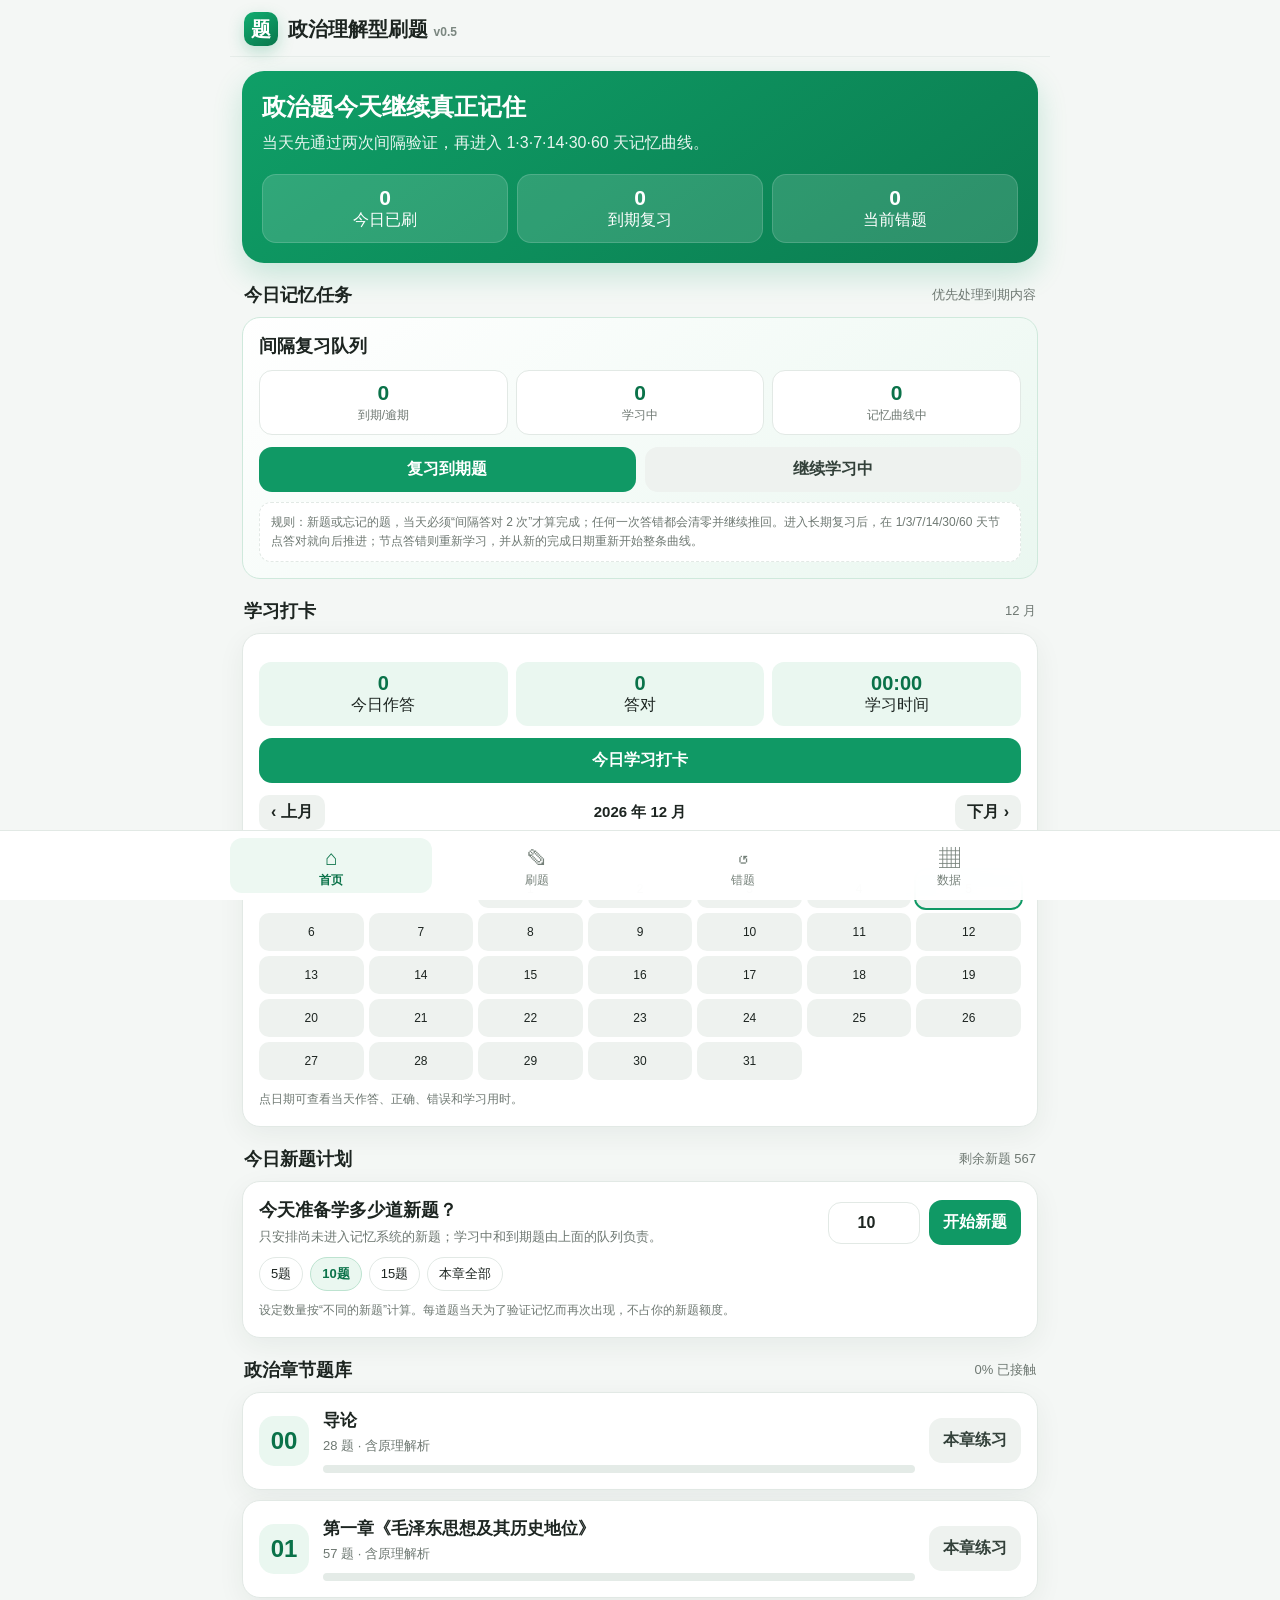
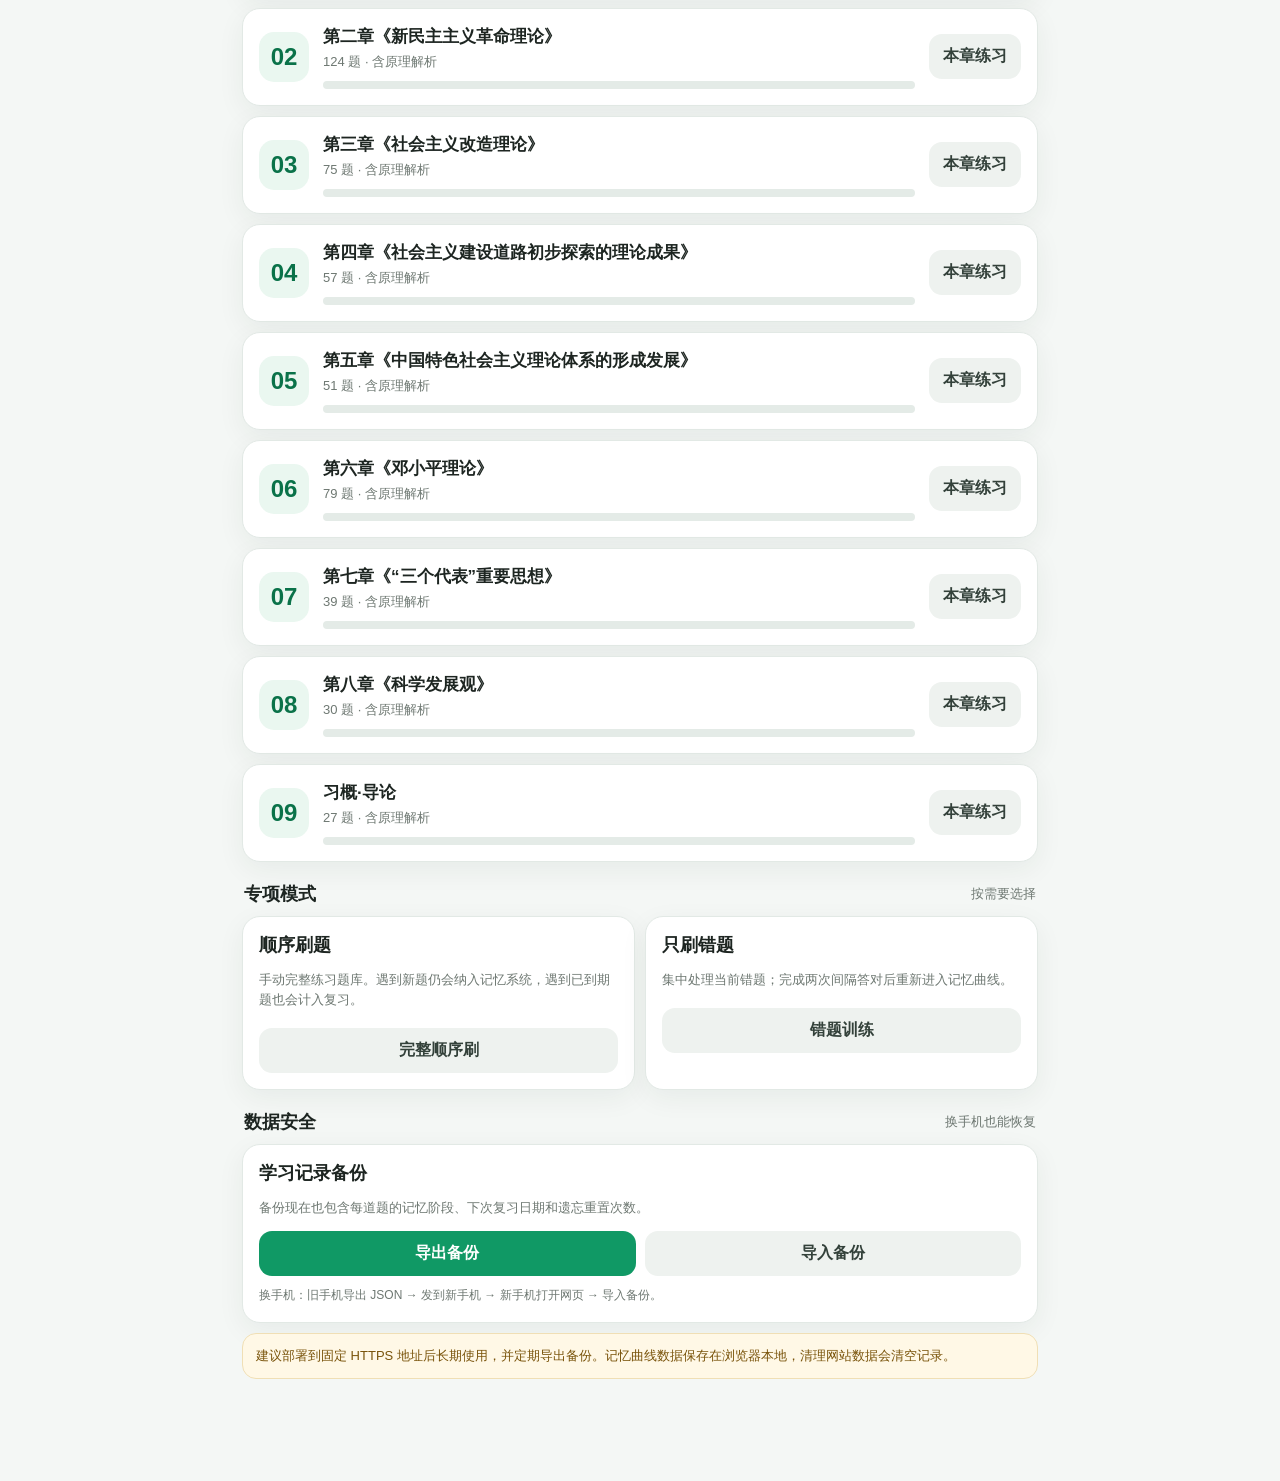
==== commit 0aa13975: "Add Xi Jinping Thought introduction question bank" ====
--- a/politics-test/index.html
+++ b/politics-test/index.html
@@ -10381,6 +10381,521 @@
     "memory": "标准答案：ABCD。",
     "tag": "第3节 科学发展观的历史地位",
     "source_no": 5
+  }
+,
+
+  {
+    "id": 541,
+    "chapter": "习概·导论",
+    "type": "choice",
+    "q": "马克思主义基本原理同中国具体实际相结合、同中华优秀传统文化相结合的重大成果是（ ）",
+    "options": [
+      "A. 毛泽东思想",
+      "B. 邓小平理论",
+      "C. “三个代表”重要思想",
+      "D. 习近平新时代中国特色社会主义思想"
+    ],
+    "answer": "D",
+    "principle": "本题按你提供的《习近平新时代中国特色社会主义思想概论》导论标准答案判定：D。",
+    "why": "习近平新时代中国特色社会主义思想是马克思主义基本原理同中国具体实际相结合、同中华优秀传统文化相结合的重大成果。",
+    "mistake": "以你提供的习概标准答案与解析为准；题干和答案资料若存在明显冲突，按已核实的标准表述修正。",
+    "memory": "标准答案：D。",
+    "tag": "导论",
+    "source_no": 1
+  },
+  {
+    "id": 542,
+    "chapter": "习概·导论",
+    "type": "choice",
+    "q": "第一次系统阐述马克思主义基本原理同中国具体实际相结合的一系列重大问题是（ ）",
+    "options": [
+      "A. 毛泽东",
+      "B. 邓小平",
+      "C. 江泽民",
+      "D. 习近平"
+    ],
+    "answer": "A",
+    "principle": "本题按你提供的《习近平新时代中国特色社会主义思想概论》导论标准答案判定：A。",
+    "why": "毛泽东第一次系统阐述马克思主义基本原理同中国具体实际相结合的一系列重大问题。",
+    "mistake": "以你提供的习概标准答案与解析为准；题干和答案资料若存在明显冲突，按已核实的标准表述修正。",
+    "memory": "标准答案：A。",
+    "tag": "导论",
+    "source_no": 2
+  },
+  {
+    "id": 543,
+    "chapter": "习概·导论",
+    "type": "choice",
+    "q": "强调坚持“第一个结合”的基础上，明确提出把马克思主义基本原理同中华优秀传统文化相结合的重大命题的是（ ）",
+    "options": [
+      "A. 毛泽东",
+      "B. 邓小平",
+      "C. 胡锦涛",
+      "D. 习近平"
+    ],
+    "answer": "D",
+    "principle": "本题按你提供的《习近平新时代中国特色社会主义思想概论》导论标准答案判定：D。",
+    "why": "习近平强调坚持“第一个结合”的基础上，明确提出把马克思主义基本原理同中华优秀传统文化相结合的重大命题。",
+    "mistake": "以你提供的习概标准答案与解析为准；题干和答案资料若存在明显冲突，按已核实的标准表述修正。",
+    "memory": "标准答案：D。",
+    "tag": "导论",
+    "source_no": 3
+  },
+  {
+    "id": 544,
+    "chapter": "习概·导论",
+    "type": "choice",
+    "q": "习近平新时代中国特色社会主义思想的世界观、方法论和贯穿其中的立场观点方法的重要体现是（ ）",
+    "options": [
+      "A. “十个明确”",
+      "B. “十四个坚持”",
+      "C. “十三个方面成就”",
+      "D. “六个必须坚持”"
+    ],
+    "answer": "D",
+    "principle": "本题按你提供的《习近平新时代中国特色社会主义思想概论》导论标准答案判定：D。",
+    "why": "“六个必须坚持”是习近平新时代中国特色社会主义思想的世界观、方法论和贯穿其中的立场观点方法的重要体现。",
+    "mistake": "以你提供的习概标准答案与解析为准；题干和答案资料若存在明显冲突，按已核实的标准表述修正。",
+    "memory": "标准答案：D。",
+    "tag": "导论",
+    "source_no": 4
+  },
+  {
+    "id": 545,
+    "chapter": "习概·导论",
+    "type": "choice",
+    "q": "把习近平新时代中国特色社会主义思想载入宪法的会议是（ ）",
+    "options": [
+      "A. 党的十九大",
+      "B. 十三届全国人大一次会议",
+      "C. 党的十八届三中全会",
+      "D. 党的二十大"
+    ],
+    "answer": "B",
+    "principle": "本题按你提供的《习近平新时代中国特色社会主义思想概论》导论标准答案判定：B。",
+    "why": "十三届全国人大一次会议把习近平新时代中国特色社会主义思想载入宪法。",
+    "mistake": "以你提供的习概标准答案与解析为准；题干和答案资料若存在明显冲突，按已核实的标准表述修正。",
+    "memory": "标准答案：B。",
+    "tag": "导论",
+    "source_no": 5
+  },
+  {
+    "id": 546,
+    "chapter": "习概·导论",
+    "type": "choice",
+    "q": "把习近平新时代中国特色社会主义思想确立为党必须长期坚持的指导思想并庄严写入党章是（ ）",
+    "options": [
+      "A. 党的十六大",
+      "B. 党的十七大",
+      "C. 党的十八大",
+      "D. 党的十九大"
+    ],
+    "answer": "D",
+    "principle": "本题按你提供的《习近平新时代中国特色社会主义思想概论》导论标准答案判定：D。",
+    "why": "党的十九大把习近平新时代中国特色社会主义思想确立为党必须长期坚持的指导思想并庄严写入党章。",
+    "mistake": "以你提供的习概标准答案与解析为准；题干和答案资料若存在明显冲突，按已核实的标准表述修正。",
+    "memory": "标准答案：D。",
+    "tag": "导论",
+    "source_no": 6
+  },
+  {
+    "id": 547,
+    "chapter": "习概·导论",
+    "type": "choice",
+    "q": "习近平新时代中国特色社会主义思想的主体内容是（ ）",
+    "options": [
+      "A. “十个明确”",
+      "B. “十四个坚持”",
+      "C. “十三个方面成就”",
+      "D. “六个必须坚持”"
+    ],
+    "answer": "A",
+    "principle": "本题按你提供的《习近平新时代中国特色社会主义思想概论》导论标准答案判定：A。",
+    "why": "“十个明确”是习近平新时代中国特色社会主义思想的主体内容。",
+    "mistake": "以你提供的习概标准答案与解析为准；题干和答案资料若存在明显冲突，按已核实的标准表述修正。",
+    "memory": "标准答案：A。",
+    "tag": "导论",
+    "source_no": 7
+  },
+  {
+    "id": 548,
+    "chapter": "习概·导论",
+    "type": "choice",
+    "q": "习近平新时代中国特色社会主义思想，以崭新的思想内容丰富发展了马克思主义，形成了完整的科学体系。构成这一思想体系的四梁八柱，发挥着统摄作用的是（ ）",
+    "options": [
+      "A. “十个明确”",
+      "B. “十四个坚持”",
+      "C. “十三个方面成就”",
+      "D. “六个必须坚持”"
+    ],
+    "answer": "A",
+    "principle": "本题按你提供的《习近平新时代中国特色社会主义思想概论》导论标准答案判定：A。",
+    "why": "“十个明确”构成这一思想体系的四梁八柱，发挥着统摄作用。",
+    "mistake": "以你提供的习概标准答案与解析为准；题干和答案资料若存在明显冲突，按已核实的标准表述修正。",
+    "memory": "标准答案：A。",
+    "tag": "导论",
+    "source_no": 8
+  },
+  {
+    "id": 549,
+    "chapter": "习概·导论",
+    "type": "choice",
+    "q": "习近平新时代中国特色社会主义思想是马克思主义中国化时代化的最新理论成果。这一思想阐述的新时代坚持和发展中国特色社会主义的基本方略是（ ）",
+    "options": [
+      "A. “十个明确”",
+      "B. “十四个坚持”",
+      "C. “十三个方面成就”",
+      "D. “六个必须坚持”"
+    ],
+    "answer": "B",
+    "principle": "本题按你提供的《习近平新时代中国特色社会主义思想概论》导论标准答案判定：B。",
+    "why": "“十四个坚持”是新时代坚持和发展中国特色社会主义的基本方略。",
+    "mistake": "以你提供的习概标准答案与解析为准；题干和答案资料若存在明显冲突，按已核实的标准表述修正。",
+    "memory": "标准答案：B。",
+    "tag": "导论",
+    "source_no": 9
+  },
+  {
+    "id": 550,
+    "chapter": "习概·导论",
+    "type": "choice",
+    "q": "习近平新时代中国特色社会主义思想是当代中国马克思主义、21世纪马克思主义。全景式展示习近平新时代中国特色社会主义思想的理论与实践成果的是（ ）",
+    "options": [
+      "A. “十个明确”",
+      "B. “十四个坚持”",
+      "C. “十三个方面成就”",
+      "D. “六个必须坚持”"
+    ],
+    "answer": "C",
+    "principle": "本题按你提供的《习近平新时代中国特色社会主义思想概论》导论标准答案判定：C。",
+    "why": "“十三个方面成就”全景式展示习近平新时代中国特色社会主义思想的理论与实践成果。",
+    "mistake": "以你提供的习概标准答案与解析为准；题干和答案资料若存在明显冲突，按已核实的标准表述修正。",
+    "memory": "标准答案：C。",
+    "tag": "导论",
+    "source_no": 10
+  },
+  {
+    "id": 551,
+    "chapter": "习概·导论",
+    "type": "choice",
+    "q": "坚持用马克思主义之“矢”去射新时代中国之“的”，是坚持党的理论联系实际的光荣传统和优良作风。在这一问题上，毛泽东第一次系统阐述了（ ）",
+    "options": [
+      "A. 马克思主义基本原理同中国具体实际相结合的一系列重大问题",
+      "B. “建设有中国特色社会主义”的重大问题",
+      "C. 马克思主义基本原理同中华优秀传统文化相结合的重大命题",
+      "D. 新时代坚持和发展什么样的中国特色社会主义、怎样坚持和发展中国特色社会主义的重大时代课题"
+    ],
+    "answer": "A",
+    "principle": "本题按你提供的《习近平新时代中国特色社会主义思想概论》导论标准答案判定：A。",
+    "why": "毛泽东第一次系统阐述了马克思主义基本原理同中国具体实际相结合的一系列重大问题，即“第一个结合”。",
+    "mistake": "以你提供的习概标准答案与解析为准；题干和答案资料若存在明显冲突，按已核实的标准表述修正。",
+    "memory": "标准答案：A。",
+    "tag": "导论",
+    "source_no": 11
+  },
+  {
+    "id": 552,
+    "chapter": "习概·导论",
+    "type": "choice",
+    "q": "习近平新时代中国特色社会主义思想是完整的科学体系，其中彰显了习近平新时代中国特色社会主义思想的理论品格和鲜明特征是（ ）",
+    "options": [
+      "A. “十个明确”",
+      "B. “十四个坚持”",
+      "C. “十三个方面成就”",
+      "D. “六个必须坚持”"
+    ],
+    "answer": "D",
+    "principle": "本题按你提供的《习近平新时代中国特色社会主义思想概论》导论标准答案判定：D。",
+    "why": "“六个必须坚持”彰显了习近平新时代中国特色社会主义思想的理论品格和鲜明特征。",
+    "mistake": "以你提供的习概标准答案与解析为准；题干和答案资料若存在明显冲突，按已核实的标准表述修正。",
+    "memory": "标准答案：D。",
+    "tag": "导论",
+    "source_no": 12
+  },
+  {
+    "id": 553,
+    "chapter": "习概·导论",
+    "type": "choice",
+    "q": "习近平新时代中国特色社会主义思想内涵十分丰富，包括十九大、十九届六中全会提出的“十个明确”“十四个坚持”“十三个方面成就”，也包括二十大提出的“六个必须坚持”。其中“六个必须坚持”属于习近平新时代中国特色社会主义思想的（ ）",
+    "options": [
+      "A. 主体内容",
+      "B. 基本方略",
+      "C. 理论和实践成果",
+      "D. 理论品格和鲜明特征"
+    ],
+    "answer": "D",
+    "principle": "本题按你提供的《习近平新时代中国特色社会主义思想概论》导论标准答案判定：D。",
+    "why": "“六个必须坚持”属于习近平新时代中国特色社会主义思想的理论品格和鲜明特征。",
+    "mistake": "以你提供的习概标准答案与解析为准；题干和答案资料若存在明显冲突，按已核实的标准表述修正。",
+    "memory": "标准答案：D。",
+    "tag": "导论",
+    "source_no": 13
+  },
+  {
+    "id": 554,
+    "chapter": "习概·导论",
+    "type": "multi",
+    "q": "时代是思想之母，实践是理论之源。习近平新时代中国特色社会主义思想创立的时代背景是（ ）",
+    "options": [
+      "A. 世界百年未有之大变局加速演进",
+      "B. 中华民族伟大复兴进入关键时期",
+      "C. 中国式现代化全面推进拓展",
+      "D. 科学社会主义在21世纪的中国焕发新的蓬勃生机"
+    ],
+    "answer": "ABCD",
+    "principle": "本题按你提供的《习近平新时代中国特色社会主义思想概论》导论标准答案判定：ABCD。",
+    "why": "习近平新时代中国特色社会主义思想创立的时代背景包括世界百年未有之大变局加速演进、中华民族伟大复兴进入关键时期、中国式现代化全面推进拓展、科学社会主义在21世纪中国焕发新的蓬勃生机等。",
+    "mistake": "以你提供的习概标准答案与解析为准；题干和答案资料若存在明显冲突，按已核实的标准表述修正。",
+    "memory": "标准答案：ABCD。",
+    "tag": "导论",
+    "source_no": 14
+  },
+  {
+    "id": 555,
+    "chapter": "习概·导论",
+    "type": "multi",
+    "q": "习近平新时代中国特色社会主义思想是党和人民实践经验和集体智慧的结晶。习近平新时代中国特色社会主义思想（ ）",
+    "options": [
+      "A. 是当代中国马克思主义、21世纪马克思主义",
+      "B. 是中华文化和中国精神的时代精华",
+      "C. 实现了马克思主义中国化时代化新的飞跃",
+      "D. 是实现中华民族伟大复兴的行动指南"
+    ],
+    "answer": "ABCD",
+    "principle": "本题按你提供的《习近平新时代中国特色社会主义思想概论》导论标准答案判定：ABCD。",
+    "why": "习近平新时代中国特色社会主义思想是当代中国马克思主义、21世纪马克思主义，是中华文化和中国精神的时代精华，是实现中华民族伟大复兴的行动指南，实现了马克思主义中国化时代化新的飞跃。",
+    "mistake": "以你提供的习概标准答案与解析为准；题干和答案资料若存在明显冲突，按已核实的标准表述修正。",
+    "memory": "标准答案：ABCD。",
+    "tag": "导论",
+    "source_no": 15
+  },
+  {
+    "id": 556,
+    "chapter": "习概·导论",
+    "type": "multi",
+    "q": "世情、国情、党情呈现的新特征、新趋势，是习近平新时代中国特色社会主义思想创立的时代背景。习近平新时代中国特色社会主义思想的创立并不断丰富发展，是在（ ）形成。",
+    "options": [
+      "A. 把握世界发展大势、维护人类共同利益、推动中国与世界携手并进的过程中",
+      "B. 中华民族迎来从站起来、富起来到强起来的伟大飞跃，实现中华民族伟大复兴进入不可逆转的历史进程中",
+      "C. 党不断实现自我净化、自我完善、自我革新、自我提高，以伟大自我革命引领伟大社会革命的过程中",
+      "D. 重新确立实事求是思想路线，作出实行改革开放重大决策的历史进程中"
+    ],
+    "answer": "ABC",
+    "principle": "本题按你提供的《习近平新时代中国特色社会主义思想概论》导论标准答案判定：ABC。",
+    "why": "习近平新时代中国特色社会主义思想的创立并不断丰富发展，是在把握世界发展大势、维护人类共同利益、推动中国与世界携手并进的过程中形成，是在中华民族伟大复兴进入不可逆转的历史进程中形成，是在党不断以伟大自我革命引领伟大社会革命的过程中形成。",
+    "mistake": "以你提供的习概标准答案与解析为准；题干和答案资料若存在明显冲突，按已核实的标准表述修正。",
+    "memory": "标准答案：ABC。",
+    "tag": "导论",
+    "source_no": 16
+  },
+  {
+    "id": 557,
+    "chapter": "习概·导论",
+    "type": "multi",
+    "q": "“两个结合”是我们党探索中国特色社会主义道路中得出的规律性认识，是我们取得成功的最大法宝。“两个结合”是（ ）",
+    "options": [
+      "A. 马克思主义基本原理同中国具体实际相结合",
+      "B. 马克思主义基本原理同时代特征相结合",
+      "C. 马克思主义基本原理同中华优秀传统文化相结合",
+      "D. 马克思主义基本原理同中华精神相结合"
+    ],
+    "answer": "AC",
+    "principle": "本题按你提供的《习近平新时代中国特色社会主义思想概论》导论标准答案判定：AC。",
+    "why": "“两个结合”是马克思主义基本原理同中国具体实际相结合、同中华优秀传统文化相结合。",
+    "mistake": "以你提供的习概标准答案与解析为准；题干和答案资料若存在明显冲突，按已核实的标准表述修正。",
+    "memory": "标准答案：AC。",
+    "tag": "导论",
+    "source_no": 17
+  },
+  {
+    "id": 558,
+    "chapter": "习概·导论",
+    "type": "multi",
+    "q": "习近平新时代中国特色社会主义思想，从理论和实践的结合上科学回答了新时代（ ）",
+    "options": [
+      "A. 实现什么样的发展、怎样发展",
+      "B. 坚持和发展什么样的中国特色社会主义、怎样坚持和发展中国特色社会主义",
+      "C. 建设什么样的社会主义现代化强国、怎样建设社会主义现代化强国",
+      "D. 建设什么样的长期执政的马克思主义政党、怎样建设长期执政的马克思主义政党"
+    ],
+    "answer": "BCD",
+    "principle": "本题按你提供的《习近平新时代中国特色社会主义思想概论》导论标准答案判定：BCD。",
+    "why": "习近平新时代中国特色社会主义思想从理论和实践的结合上科学回答了新时代坚持和发展什么样的中国特色社会主义、怎样坚持和发展中国特色社会主义，建设什么样的社会主义现代化强国、怎样建设社会主义现代化强国，建设什么样的长期执政的马克思主义政党、怎样建设长期执政的马克思主义政党。",
+    "mistake": "以你提供的习概标准答案与解析为准；题干和答案资料若存在明显冲突，按已核实的标准表述修正。",
+    "memory": "标准答案：BCD。",
+    "tag": "导论",
+    "source_no": 18
+  },
+  {
+    "id": 559,
+    "chapter": "习概·导论",
+    "type": "multi",
+    "q": "习近平新时代中国特色社会主义思想内涵十分丰富，习近平新时代中国特色社会主义思想的主要内容是（ ）",
+    "options": [
+      "A. “十个明确”",
+      "B. “十四个坚持”",
+      "C. “十三个方面成就”",
+      "D. “六个必须坚持”"
+    ],
+    "answer": "ABC",
+    "principle": "本题按你提供的《习近平新时代中国特色社会主义思想概论》导论标准答案判定：ABC。",
+    "why": "“十个明确”“十四个坚持”“十三个方面成就”是习近平新时代中国特色社会主义思想的主要内容。",
+    "mistake": "以你提供的习概标准答案与解析为准；题干和答案资料若存在明显冲突，按已核实的标准表述修正。",
+    "memory": "标准答案：ABC。",
+    "tag": "导论",
+    "source_no": 19
+  },
+  {
+    "id": 560,
+    "chapter": "习概·导论",
+    "type": "multi",
+    "q": "习近平新时代中国特色社会主义思想是完整的科学体系，其构成是（ ）",
+    "options": [
+      "A. “十个明确”",
+      "B. “十四个坚持”",
+      "C. “十三个方面成就”",
+      "D. “六个必须坚持”"
+    ],
+    "answer": "ABCD",
+    "principle": "本题按你提供的《习近平新时代中国特色社会主义思想概论》导论标准答案判定：ABCD。",
+    "why": "“十个明确”“十四个坚持”“十三个方面成就”“六个必须坚持”共同构成习近平新时代中国特色社会主义思想的科学体系。",
+    "mistake": "以你提供的习概标准答案与解析为准；题干和答案资料若存在明显冲突，按已核实的标准表述修正。",
+    "memory": "标准答案：ABCD。",
+    "tag": "导论",
+    "source_no": 20
+  },
+  {
+    "id": 561,
+    "chapter": "习概·导论",
+    "type": "multi",
+    "q": "在习近平新时代中国特色社会主义思想中，明确了坚持和发展中国特色社会主义的总任务是（ ）",
+    "options": [
+      "A. 实现社会主义现代化",
+      "B. 实现国家治理结构和治理体系的现代化",
+      "C. 实现中华民族伟大复兴",
+      "D. 实现工业化、信息化、城镇化和农业现代化"
+    ],
+    "answer": "AC",
+    "principle": "本题按你提供的《习近平新时代中国特色社会主义思想概论》导论标准答案判定：AC。",
+    "why": "实现社会主义现代化和实现中华民族伟大复兴是坚持和发展中国特色社会主义的总任务。",
+    "mistake": "以你提供的习概标准答案与解析为准；题干和答案资料若存在明显冲突，按已核实的标准表述修正。",
+    "memory": "标准答案：AC。",
+    "tag": "导论",
+    "source_no": 21
+  },
+  {
+    "id": 562,
+    "chapter": "习概·导论",
+    "type": "multi",
+    "q": "习近平新时代中国特色社会主义思想的历史地位是（ ）",
+    "options": [
+      "A. 马克思主义中国化时代化最新成果",
+      "B. 中国革命的思想指导",
+      "C. 实现中华民族伟大复兴的行动指南",
+      "D. 新时代的精神旗帜"
+    ],
+    "answer": "ACD",
+    "principle": "本题按你提供的《习近平新时代中国特色社会主义思想概论》导论标准答案判定：ACD。",
+    "why": "习近平新时代中国特色社会主义思想是马克思主义中国化时代化最新成果，是实现中华民族伟大复兴的行动指南，是新时代的精神旗帜。",
+    "mistake": "以你提供的习概标准答案与解析为准；题干和答案资料若存在明显冲突，按已核实的标准表述修正。",
+    "memory": "标准答案：ACD。",
+    "tag": "导论",
+    "source_no": 22
+  },
+  {
+    "id": 563,
+    "chapter": "习概·导论",
+    "type": "multi",
+    "q": "“两个确立”，是党和人民应对一切不确定性的最大确定性、最大底气、最大保证。“两个确立”是（ ）",
+    "options": [
+      "A. 确立习近平同志党中央的核心、全党的核心地位",
+      "B. 确立习近平新时代中国特色社会主义思想的指导地位",
+      "C. 确立马克思主义基本原理与中国具体实际相结合",
+      "D. 确立了马克思主义基本原理与中华优秀传统文化相结合"
+    ],
+    "answer": "AB",
+    "principle": "本题按你提供的《习近平新时代中国特色社会主义思想概论》导论标准答案判定：AB。",
+    "why": "“两个确立”是确立习近平同志党中央的核心、全党的核心地位，确立习近平新时代中国特色社会主义思想的指导地位。",
+    "mistake": "以你提供的习概标准答案与解析为准；题干和答案资料若存在明显冲突，按已核实的标准表述修正。",
+    "memory": "标准答案：AB。",
+    "tag": "导论",
+    "source_no": 23
+  },
+  {
+    "id": 564,
+    "chapter": "习概·导论",
+    "type": "multi",
+    "q": "“十个明确”丰富和发展了习近平新时代中国特色社会主义思想。“十个明确”（ ）",
+    "options": [
+      "A. 是习近平新时代中国特色社会主义思想的主体内容",
+      "B. 集中体现了习近平新时代中国特色社会主义思想的主要观点和基本精神",
+      "C. 构成了这一思想体系的四梁八柱，发挥着统摄作用",
+      "D. 全景式展示习近平新时代中国特色社会主义思想的理论与实践成果"
+    ],
+    "answer": "ABC",
+    "principle": "本题按你提供的《习近平新时代中国特色社会主义思想概论》导论标准答案判定：ABC。",
+    "why": "“十个明确”是习近平新时代中国特色社会主义思想的主体内容，集中体现了其主要观点和基本精神，构成这一思想体系的四梁八柱，发挥着统摄作用。",
+    "mistake": "以你提供的习概标准答案与解析为准；题干和答案资料若存在明显冲突，按已核实的标准表述修正。",
+    "memory": "标准答案：ABC。",
+    "tag": "导论",
+    "source_no": 24
+  },
+  {
+    "id": 565,
+    "chapter": "习概·导论",
+    "type": "multi",
+    "q": "“十四个坚持”是立足时代之基、回答时代之问的科学理论。“十四个坚持”（ ）",
+    "options": [
+      "A. 是习近平新时代中国特色社会主义思想的主体内容",
+      "B. 彰显了习近平新时代中国特色社会主义思想的理论品格和鲜明特征",
+      "C. 构成了新时代坚持和发展中国特色社会主义的基本方略",
+      "D. 是在治国理政各方面作出的理论分析和政策指导"
+    ],
+    "answer": "CD",
+    "principle": "本题按你提供的《习近平新时代中国特色社会主义思想概论》导论标准答案判定：CD。",
+    "why": "“十四个坚持”构成了新时代坚持和发展中国特色社会主义的基本方略，是在治国理政各方面作出的理论分析和政策指导。",
+    "mistake": "以你提供的习概标准答案与解析为准；题干和答案资料若存在明显冲突，按已核实的标准表述修正。",
+    "memory": "标准答案：CD。",
+    "tag": "导论",
+    "source_no": 25
+  },
+  {
+    "id": 566,
+    "chapter": "习概·导论",
+    "type": "multi",
+    "q": "“六个必须坚持”是贯穿习近平新时代中国特色社会主义思想的立场观点方法的重要体现，其构成是（ ）",
+    "options": [
+      "A. 坚持人民至上，坚持自信自立",
+      "B. 坚持守正创新，坚持问题导向",
+      "C. 坚持系统观念，坚持胸怀天下",
+      "D. 坚持解放思想，坚持实事求是"
+    ],
+    "answer": "ABC",
+    "principle": "本题按你提供的《习近平新时代中国特色社会主义思想概论》导论标准答案判定：ABC。",
+    "why": "“六个必须坚持”是坚持人民至上、坚持自信自立、坚持守正创新、坚持问题导向、坚持系统观念、坚持胸怀天下。",
+    "mistake": "以你提供的习概标准答案与解析为准；题干和答案资料若存在明显冲突，按已核实的标准表述修正。",
+    "memory": "标准答案：ABC。",
+    "tag": "导论",
+    "source_no": 26
+  },
+  {
+    "id": 567,
+    "chapter": "习概·导论",
+    "type": "multi",
+    "q": "习近平新时代中国特色社会主义思想继承和发展马克思列宁主义、毛泽东思想、邓小平理论、“三个代表”重要思想、科学发展观，是马克思主义在当代中国发展的最新理论成果。习近平新时代中国特色社会主义思想（ ）",
+    "options": [
+      "A. 把马克思主义基本原理同具体实际相结合、同中华优秀传统文化相结合",
+      "B. 是中华文化和中国精神的时代精华",
+      "C. 是新时代党和国家事业发展的根本遵循",
+      "D. 是中华民族的文化主体性最有力的体现"
+    ],
+    "answer": "ABCD",
+    "principle": "本题按你提供的《习近平新时代中国特色社会主义思想概论》导论标准答案判定：ABCD。",
+    "why": "习近平新时代中国特色社会主义思想把马克思主义基本原理同具体实际相结合、同中华优秀传统文化相结合，是中华文化和中国精神的时代精华，是中华民族的文化主体性最有力的体现，是新时代党和国家事业发展的根本遵循。",
+    "mistake": "以你提供的习概标准答案与解析为准；题干和答案资料若存在明显冲突，按已核实的标准表述修正。",
+    "memory": "标准答案：ABCD。",
+    "tag": "导论",
+    "source_no": 27
   }
 ];
 </script>
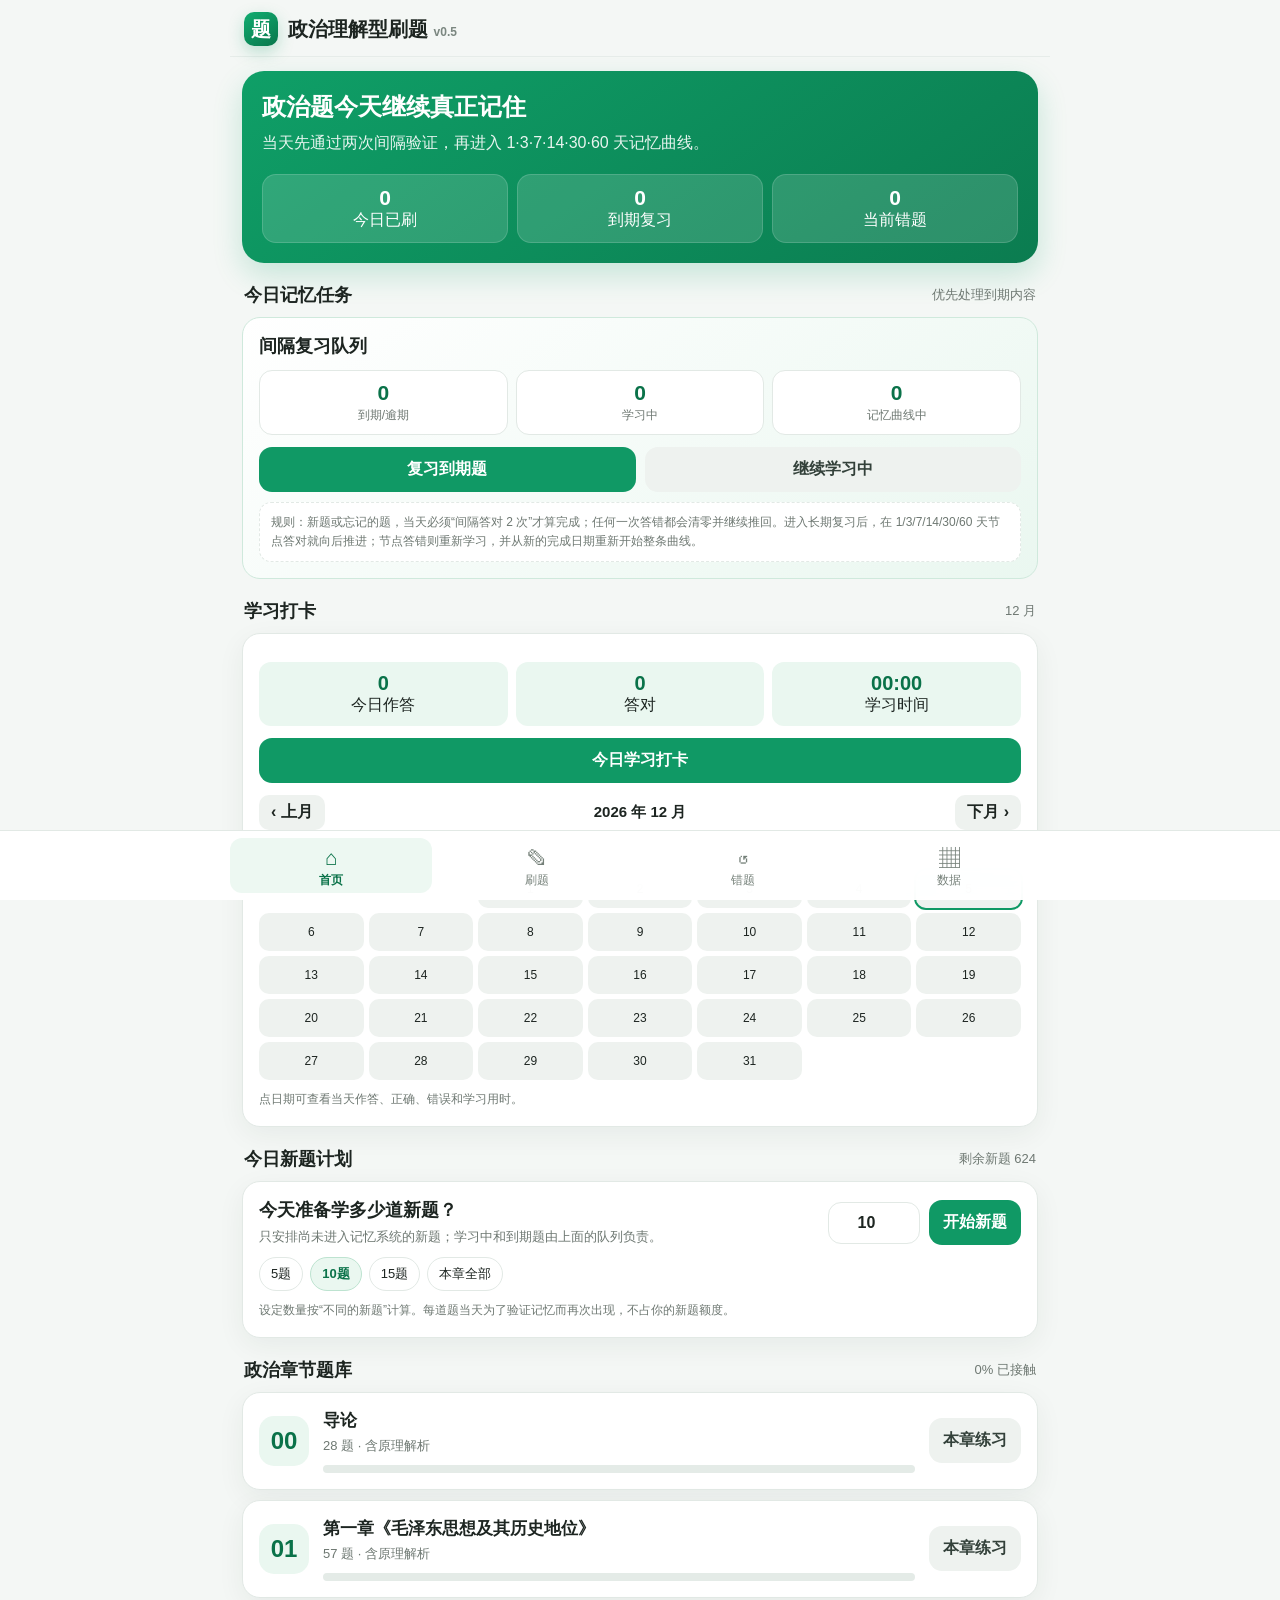
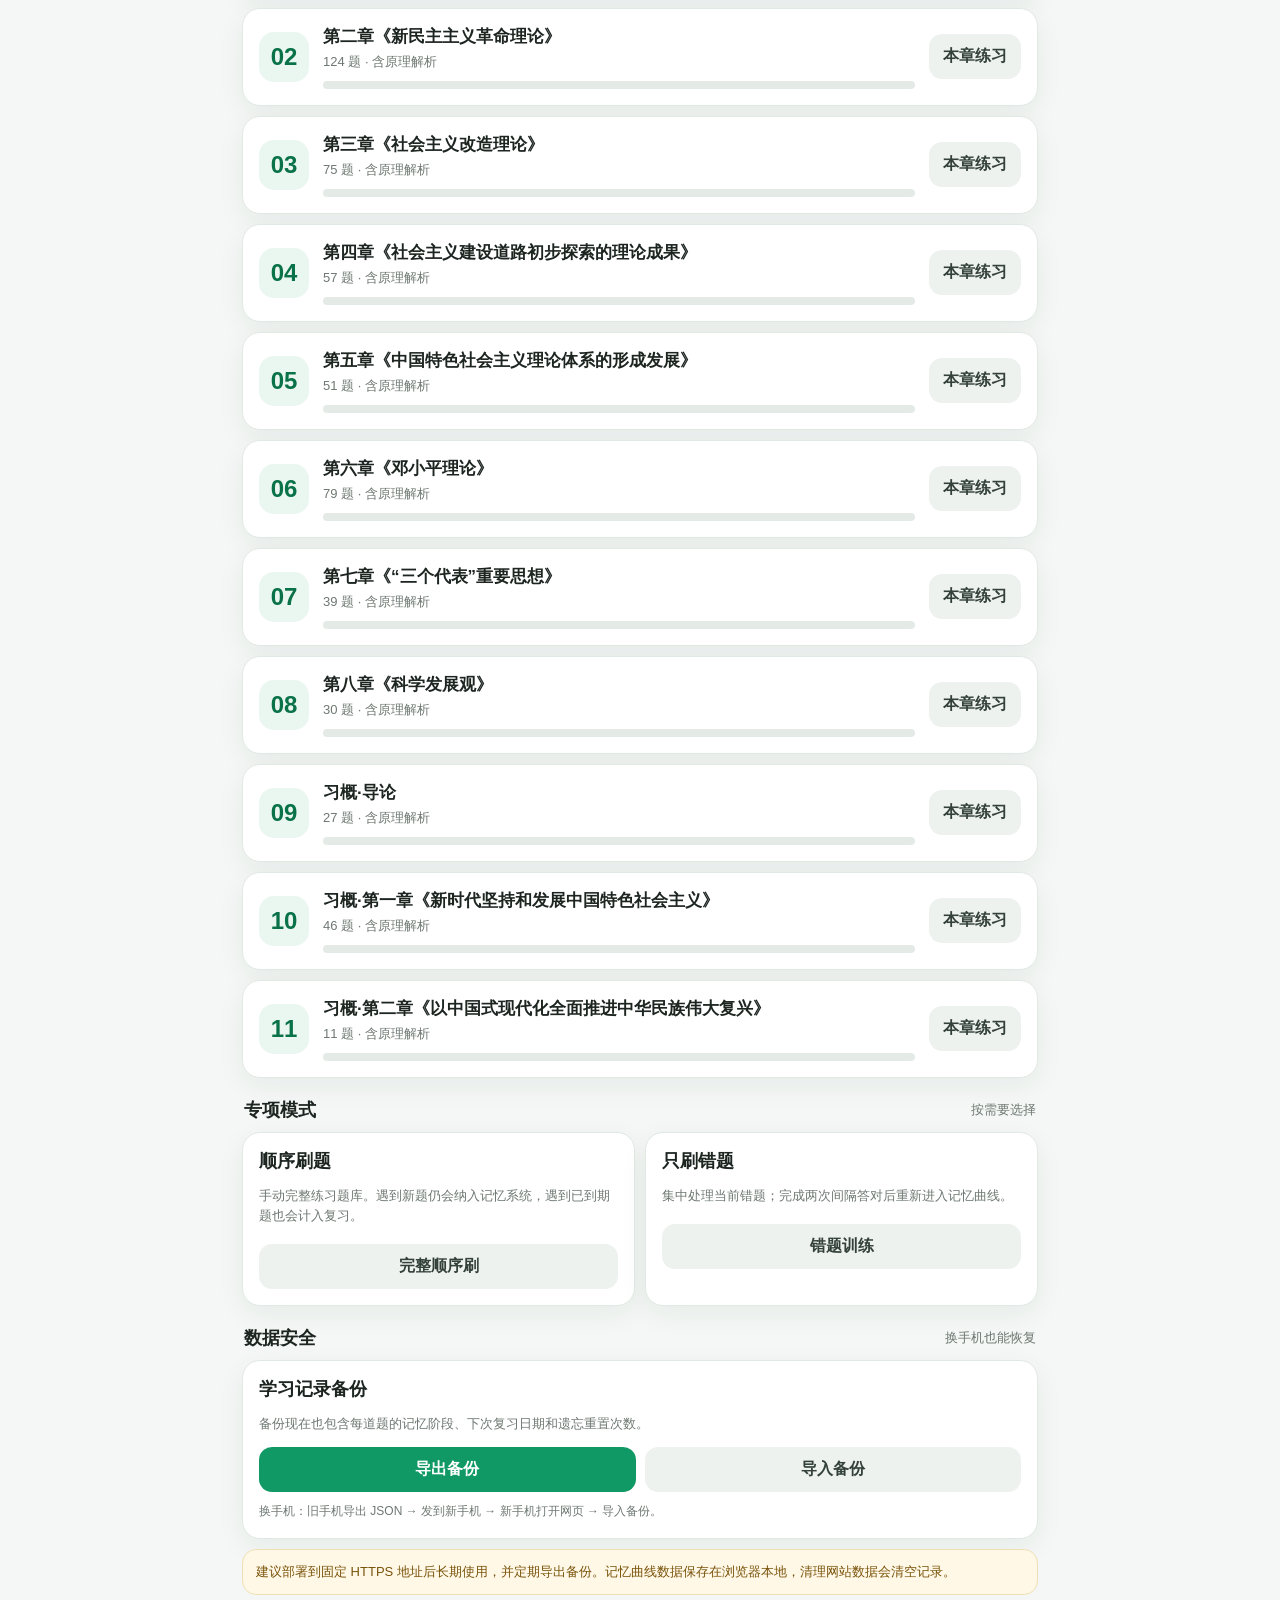
==== commit f6f5bc26: "Add Xi Jinping Thought Chapter 1 and Chapter 2 section 1 questions" ====
--- a/politics-test/index.html
+++ b/politics-test/index.html
@@ -10896,6 +10896,1091 @@
     "memory": "标准答案：ABCD。",
     "tag": "导论",
     "source_no": 27
+  }
+,
+
+  {
+    "id": 568,
+    "chapter": "习概·第一章《新时代坚持和发展中国特色社会主义》",
+    "type": "choice",
+    "q": "我国实现社会主义现代化、创造人民生活的必由之路是（ ）",
+    "options": [
+      "A. 中国特色社会主义道路",
+      "B. 中国特色社会主义理论体系",
+      "C. 中国特色社会主义制度",
+      "D. 中国特色社会主义文化"
+    ],
+    "answer": "A",
+    "principle": "本题按你提供的《习近平新时代中国特色社会主义思想概论》标准答案判定：A。",
+    "why": "中国特色社会主义道路是我国实现社会主义现代化、创造人民生活的必由之路。",
+    "mistake": "以你提供的习概标准答案与解析为准；只录入你实际发来的题目，不提前补录未发送题目。",
+    "memory": "标准答案：A。",
+    "tag": "第1节 方向决定道路，道路决定命运",
+    "source_no": 1
+  },
+  {
+    "id": 569,
+    "chapter": "习概·第一章《新时代坚持和发展中国特色社会主义》",
+    "type": "choice",
+    "q": "指导党和人民实现中华民族伟大复兴的正确理论，立足时代前沿、与时俱进的科学理论是（ ）",
+    "options": [
+      "A. 中国特色社会主义道路",
+      "B. 中国特色社会主义理论体系",
+      "C. 中国特色社会主义制度",
+      "D. 中国特色社会主义文化"
+    ],
+    "answer": "B",
+    "principle": "本题按你提供的《习近平新时代中国特色社会主义思想概论》标准答案判定：B。",
+    "why": "中国特色社会主义理论体系是指导党和人民实现中华民族伟大复兴的正确理论，是立足时代前沿、与时俱进的科学理论。",
+    "mistake": "以你提供的习概标准答案与解析为准；只录入你实际发来的题目，不提前补录未发送题目。",
+    "memory": "标准答案：B。",
+    "tag": "第1节 方向决定道路，道路决定命运",
+    "source_no": 2
+  },
+  {
+    "id": 570,
+    "chapter": "习概·第一章《新时代坚持和发展中国特色社会主义》",
+    "type": "choice",
+    "q": "当代中国发展进步的根本制度保障，具有明显制度优势、强大自我完善能力的先进制度是（ ）",
+    "options": [
+      "A. 中国特色社会主义道路",
+      "B. 中国特色社会主义理论体系",
+      "C. 中国特色社会主义制度",
+      "D. 中国特色社会主义文化"
+    ],
+    "answer": "C",
+    "principle": "本题按你提供的《习近平新时代中国特色社会主义思想概论》标准答案判定：C。",
+    "why": "中国特色社会主义制度是当代中国发展进步的根本制度保障，具有明显制度优势、强大自我完善能力。",
+    "mistake": "以你提供的习概标准答案与解析为准；只录入你实际发来的题目，不提前补录未发送题目。",
+    "memory": "标准答案：C。",
+    "tag": "第1节 方向决定道路，道路决定命运",
+    "source_no": 3
+  },
+  {
+    "id": 571,
+    "chapter": "习概·第一章《新时代坚持和发展中国特色社会主义》",
+    "type": "choice",
+    "q": "积淀着中华民族最深沉的精神追求，代表着中华民族独特的精神标识是（ ）",
+    "options": [
+      "A. 中国特色社会主义道路",
+      "B. 中国特色社会主义理论体系",
+      "C. 中国特色社会主义制度",
+      "D. 中国特色社会主义文化"
+    ],
+    "answer": "D",
+    "principle": "本题按你提供的《习近平新时代中国特色社会主义思想概论》标准答案判定：D。",
+    "why": "中国特色社会主义文化积淀着中华民族最深沉的精神追求，代表着中华民族独特的精神标识。",
+    "mistake": "以你提供的习概标准答案与解析为准；只录入你实际发来的题目，不提前补录未发送题目。",
+    "memory": "标准答案：D。",
+    "tag": "第1节 方向决定道路，道路决定命运",
+    "source_no": 4
+  },
+  {
+    "id": 572,
+    "chapter": "习概·第一章《新时代坚持和发展中国特色社会主义》",
+    "type": "choice",
+    "q": "党和人民100多年奋斗、创造、积累的根本成就是（ ）",
+    "options": [
+      "A. 党的领导",
+      "B. 综合国力的不断提升",
+      "C. 中华文明5000多年的发展",
+      "D. 中国特色社会主义道路、理论、制度、文化"
+    ],
+    "answer": "D",
+    "principle": "本题按你提供的《习近平新时代中国特色社会主义思想概论》标准答案判定：D。",
+    "why": "中国特色社会主义道路、理论、制度、文化，是党和人民100多年奋斗、创造、积累的根本成就。",
+    "mistake": "以你提供的习概标准答案与解析为准；只录入你实际发来的题目，不提前补录未发送题目。",
+    "memory": "标准答案：D。",
+    "tag": "第1节 方向决定道路，道路决定命运",
+    "source_no": 5
+  },
+  {
+    "id": 573,
+    "chapter": "习概·第一章《新时代坚持和发展中国特色社会主义》",
+    "type": "choice",
+    "q": "中国特色社会主义所具有的发展优势是（ ）",
+    "options": [
+      "A. 中国共产党的坚强领导",
+      "B. 中国特色社会主义进入新时代",
+      "C. 更为完善的制度保证、更为坚实的物质基础、更为主动的精神力量",
+      "D. 连绵不绝的中华5000多年文明"
+    ],
+    "answer": "C",
+    "principle": "本题按你提供的《习近平新时代中国特色社会主义思想概论》标准答案判定：C。",
+    "why": "中国特色社会主义所具有的发展优势是更为完善的制度保证、更为坚实的物质基础、更为主动的精神力量。",
+    "mistake": "以你提供的习概标准答案与解析为准；只录入你实际发来的题目，不提前补录未发送题目。",
+    "memory": "标准答案：C。",
+    "tag": "第1节 方向决定道路，道路决定命运",
+    "source_no": 6
+  },
+  {
+    "id": 574,
+    "chapter": "习概·第一章《新时代坚持和发展中国特色社会主义》",
+    "type": "choice",
+    "q": "中国特色社会主义是实现中华民族伟大复兴的必由之路。中国特色社会主义文化根脉和突出优势是（ ）",
+    "options": [
+      "A. 中国共产党的坚强领导",
+      "B. 马克思主义",
+      "C. 改革开放",
+      "D. 连绵不绝的中华5000多年文明"
+    ],
+    "answer": "D",
+    "principle": "本题按你提供的《习近平新时代中国特色社会主义思想概论》标准答案判定：D。",
+    "why": "中国特色社会主义文化根脉和突出优势是连绵不绝的中华5000多年文明。",
+    "mistake": "以你提供的习概标准答案与解析为准；只录入你实际发来的题目，不提前补录未发送题目。",
+    "memory": "标准答案：D。",
+    "tag": "第1节 方向决定道路，道路决定命运",
+    "source_no": 7
+  },
+  {
+    "id": 575,
+    "chapter": "习概·第一章《新时代坚持和发展中国特色社会主义》",
+    "type": "choice",
+    "q": "一个国家、一个民族发展中最基本、最深沉、最持久的力量是（ ）",
+    "options": [
+      "A. 制度自信",
+      "B. 文化自信",
+      "C. 道路自信",
+      "D. 理论自信"
+    ],
+    "answer": "B",
+    "principle": "本题按你提供的《习近平新时代中国特色社会主义思想概论》标准答案判定：B。",
+    "why": "一个国家、一个民族发展中最基本、最深沉、最持久的力量是文化自信。",
+    "mistake": "以你提供的习概标准答案与解析为准；只录入你实际发来的题目，不提前补录未发送题目。",
+    "memory": "标准答案：B。",
+    "tag": "第1节 方向决定道路，道路决定命运",
+    "source_no": 8
+  },
+  {
+    "id": 576,
+    "chapter": "习概·第一章《新时代坚持和发展中国特色社会主义》",
+    "type": "choice",
+    "q": "我们说要坚定中国特色社会主义道路自信、理论自信、制度自信，说到底是要坚定（ ）",
+    "options": [
+      "A. 战略自信",
+      "B. 政治自信",
+      "C. 历史自信",
+      "D. 文化自信"
+    ],
+    "answer": "D",
+    "principle": "本题按你提供的《习近平新时代中国特色社会主义思想概论》标准答案判定：D。",
+    "why": "我们说要坚定中国特色社会主义道路自信、理论自信、制度自信，说到底是要坚定文化自信。",
+    "mistake": "以你提供的习概标准答案与解析为准；只录入你实际发来的题目，不提前补录未发送题目。",
+    "memory": "标准答案：D。",
+    "tag": "第1节 方向决定道路，道路决定命运",
+    "source_no": 9
+  },
+  {
+    "id": 577,
+    "chapter": "习概·第一章《新时代坚持和发展中国特色社会主义》",
+    "type": "choice",
+    "q": "“四个自信”是习近平新时代中国特色社会主义思想的重要内容。我们坚定“四个自信”的理论支撑和根本依据是（ ）",
+    "options": [
+      "A. 马克思主义深刻揭示了社会主义必然代替资本主义的客观规律",
+      "B. 人民的广泛参与、深切认同",
+      "C. 党和人民100多年奋斗、创造、积累的根本成就",
+      "D. 近代以来中华民族最伟大的梦想"
+    ],
+    "answer": "A",
+    "principle": "本题按你提供的《习近平新时代中国特色社会主义思想概论》标准答案判定：A。",
+    "why": "马克思主义深刻揭示了社会主义必然代替资本主义的客观规律，这是我们坚定“四个自信”的理论支撑和根本依据。",
+    "mistake": "以你提供的习概标准答案与解析为准；只录入你实际发来的题目，不提前补录未发送题目。",
+    "memory": "标准答案：A。",
+    "tag": "第1节 方向决定道路，道路决定命运",
+    "source_no": 10
+  },
+  {
+    "id": 578,
+    "chapter": "习概·第一章《新时代坚持和发展中国特色社会主义》",
+    "type": "choice",
+    "q": "坚定中国特色社会主义道路自信、理论自信、制度自信、文化自信，中国共产党和中国人民有着深厚的根基和底气。铸就了“四个自信”坚实根基是（ ）",
+    "options": [
+      "A. 马克思主义深刻揭示了社会主义必然代替资本主义的客观规律",
+      "B. 人民的广泛参与、深切认同",
+      "C. 党和人民100多年奋斗、创造、积累的根本成就",
+      "D. 近代以来中华民族最伟大的梦想"
+    ],
+    "answer": "B",
+    "principle": "本题按你提供的《习近平新时代中国特色社会主义思想概论》标准答案判定：B。",
+    "why": "人民的广泛参与、深切认同铸就了“四个自信”的坚实根基。",
+    "mistake": "以你提供的习概标准答案与解析为准；只录入你实际发来的题目，不提前补录未发送题目。",
+    "memory": "标准答案：B。",
+    "tag": "第1节 方向决定道路，道路决定命运",
+    "source_no": 11
+  },
+  {
+    "id": 579,
+    "chapter": "习概·第一章《新时代坚持和发展中国特色社会主义》",
+    "type": "choice",
+    "q": "习近平指出，中国特色社会主义既坚持了科学社会主义基本原则，又根据时代条件赋予其鲜明的中国特色。中国特色社会主义（ ）",
+    "options": [
+      "A. 是简单延续我国历史文化的母版",
+      "B. 是简单套用马克思主义经典作家设想的模板",
+      "C. 是国外现代化发展的翻版",
+      "D. 写出了科学社会主义的“新版本”"
+    ],
+    "answer": "D",
+    "principle": "本题按你提供的《习近平新时代中国特色社会主义思想概论》标准答案判定：D。",
+    "why": "中国特色社会主义不是简单延续我国历史文化的母版，不是简单套用马克思主义经典作家设想的模板，也不是国外现代化发展的翻版，而是写出了科学社会主义的“新版本”。",
+    "mistake": "以你提供的习概标准答案与解析为准；只录入你实际发来的题目，不提前补录未发送题目。",
+    "memory": "标准答案：D。",
+    "tag": "第1节 方向决定道路，道路决定命运",
+    "source_no": 12
+  },
+  {
+    "id": 580,
+    "chapter": "习概·第一章《新时代坚持和发展中国特色社会主义》",
+    "type": "choice",
+    "q": "新时代坚持和发展中国特色社会主义，必须坚定道路自信、理论自信、制度自信、文化自信。其中，作为根本保障的是（ ）",
+    "options": [
+      "A. 中国特色社会主义道路",
+      "B. 中国特色社会主义理论体系",
+      "C. 中国特色社会主义制度",
+      "D. 中国特色社会主义文化"
+    ],
+    "answer": "C",
+    "principle": "本题按你提供的《习近平新时代中国特色社会主义思想概论》标准答案判定：C。",
+    "why": "中国特色社会主义制度是根本保障。",
+    "mistake": "以你提供的习概标准答案与解析为准；只录入你实际发来的题目，不提前补录未发送题目。",
+    "memory": "标准答案：C。",
+    "tag": "第1节 方向决定道路，道路决定命运",
+    "source_no": 13
+  },
+  {
+    "id": 581,
+    "chapter": "习概·第一章《新时代坚持和发展中国特色社会主义》",
+    "type": "multi",
+    "q": "改革开放以来我们取得一切成绩和进步的根本原因，归结起来就是（ ）",
+    "options": [
+      "A. 开辟了中国特色社会主义道路",
+      "B. 形成了中国特色社会主义理论体系",
+      "C. 确立了中国特色社会主义制度",
+      "D. 发展了中国特色社会主义文化"
+    ],
+    "answer": "ABCD",
+    "principle": "本题按你提供的《习近平新时代中国特色社会主义思想概论》标准答案判定：ABCD。",
+    "why": "改革开放以来我们取得一切成绩和进步的根本原因，归结起来就是开辟了中国特色社会主义道路，形成了中国特色社会主义理论体系，确立了中国特色社会主义制度，发展了中国特色社会主义文化。",
+    "mistake": "以你提供的习概标准答案与解析为准；只录入你实际发来的题目，不提前补录未发送题目。",
+    "memory": "标准答案：ABCD。",
+    "tag": "第1节 方向决定道路，道路决定命运",
+    "source_no": 14
+  },
+  {
+    "id": 582,
+    "chapter": "习概·第一章《新时代坚持和发展中国特色社会主义》",
+    "type": "multi",
+    "q": "新时代坚持和发展中国特色社会主义，必须坚定道路自信、理论自信、制度自信、文化自信。下列说法正确的有（ ）",
+    "options": [
+      "A. 道路是实现途径",
+      "B. 理论体系是行动指南",
+      "C. 制度是根本保障",
+      "D. 文化是精神力量"
+    ],
+    "answer": "ABCD",
+    "principle": "本题按你提供的《习近平新时代中国特色社会主义思想概论》标准答案判定：ABCD。",
+    "why": "道路是实现途径，理论体系是行动指南，制度是根本保障，文化是精神力量。",
+    "mistake": "以你提供的习概标准答案与解析为准；只录入你实际发来的题目，不提前补录未发送题目。",
+    "memory": "标准答案：ABCD。",
+    "tag": "第1节 方向决定道路，道路决定命运",
+    "source_no": 15
+  },
+  {
+    "id": 583,
+    "chapter": "习概·第一章《新时代坚持和发展中国特色社会主义》",
+    "type": "multi",
+    "q": "我们说要坚定中国特色社会主义道路自信、理论自信、制度自信，说到底是要坚定文化自信，文化自信是（ ）",
+    "options": [
+      "A. 更基础、更广泛、更深厚的自信",
+      "B. 一个国家、一个民族发展中最基本、最深沉、最持久的力量",
+      "C. 当代中国发展进步的根本制度保障",
+      "D. 我国实现社会主义现代化、创造人民美好生活的必由之路"
+    ],
+    "answer": "AB",
+    "principle": "本题按你提供的《习近平新时代中国特色社会主义思想概论》标准答案判定：AB。",
+    "why": "文化自信是更基础、更广泛、更深厚的自信，是一个国家、一个民族发展中最基本、最深沉、最持久的力量。",
+    "mistake": "以你提供的习概标准答案与解析为准；只录入你实际发来的题目，不提前补录未发送题目。",
+    "memory": "标准答案：AB。",
+    "tag": "第1节 方向决定道路，道路决定命运",
+    "source_no": 16
+  },
+  {
+    "id": 584,
+    "chapter": "习概·第一章《新时代坚持和发展中国特色社会主义》",
+    "type": "multi",
+    "q": "新时代坚持和发展中国特色社会主义，必须（ ）",
+    "options": [
+      "A. 坚定道路自信",
+      "B. 坚定文化自信",
+      "C. 坚定理论自信",
+      "D. 坚定制度自信"
+    ],
+    "answer": "ABCD",
+    "principle": "本题按你提供的《习近平新时代中国特色社会主义思想概论》标准答案判定：ABCD。",
+    "why": "新时代坚持和发展中国特色社会主义，必须坚定道路自信、理论自信、制度自信、文化自信。",
+    "mistake": "以你提供的习概标准答案与解析为准；只录入你实际发来的题目，不提前补录未发送题目。",
+    "memory": "标准答案：ABCD。",
+    "tag": "第1节 方向决定道路，道路决定命运",
+    "source_no": 17
+  },
+  {
+    "id": 585,
+    "chapter": "习概·第一章《新时代坚持和发展中国特色社会主义》",
+    "type": "multi",
+    "q": "中国特色社会主义具有深厚的历史渊源和广泛的实践基础。中国特色社会主义不是从天上掉下来的，而是在（ ）",
+    "options": [
+      "A. 改革开放40多年的伟大实践中得来的",
+      "B. 新中国成立70多年的持续探索中得来的",
+      "C. 中国共产党领导人民进行伟大社会革命100多年的实践中得来的",
+      "D. 近代以来中华民族由衰到盛180多年的历史进程中得来的"
+    ],
+    "answer": "ABCD",
+    "principle": "本题按你提供的《习近平新时代中国特色社会主义思想概论》标准答案判定：ABCD。",
+    "why": "中国特色社会主义是在改革开放40多年的伟大实践、新中国成立70多年的持续探索、中国共产党领导人民进行伟大社会革命100多年的实践、近代以来中华民族由衰到盛180多年的历史进程中得来的。",
+    "mistake": "以你提供的习概标准答案与解析为准；只录入你实际发来的题目，不提前补录未发送题目。",
+    "memory": "标准答案：ABCD。",
+    "tag": "第1节 方向决定道路，道路决定命运",
+    "source_no": 18
+  },
+  {
+    "id": 586,
+    "chapter": "习概·第一章《新时代坚持和发展中国特色社会主义》",
+    "type": "multi",
+    "q": "中国特色社会主义是社会主义而不是其他什么主义。下列说法正确的有（ ）",
+    "options": [
+      "A. 中国特色社会主义是科学社会主义理论逻辑和中国社会发展的历史逻辑的辩证统一",
+      "B. 科学社会主义是人类历史上的伟大创造，也是人类自我解放的伟大觉醒",
+      "C. 中国特色社会主义坚持了科学社会主义基本原则",
+      "D. 中国特色社会主义写出了科学社会主义的“新版本”"
+    ],
+    "answer": "ABCD",
+    "principle": "本题按你提供的《习近平新时代中国特色社会主义思想概论》标准答案判定：ABCD。",
+    "why": "中国特色社会主义是科学社会主义理论逻辑和中国社会发展的历史逻辑的辩证统一，坚持了科学社会主义基本原则，并写出了科学社会主义的“新版本”。",
+    "mistake": "以你提供的习概标准答案与解析为准；只录入你实际发来的题目，不提前补录未发送题目。",
+    "memory": "标准答案：ABCD。",
+    "tag": "第1节 方向决定道路，道路决定命运",
+    "source_no": 19
+  },
+  {
+    "id": 587,
+    "chapter": "习概·第一章《新时代坚持和发展中国特色社会主义》",
+    "type": "multi",
+    "q": "中国特色社会主义道路自信、理论自信、制度自信、文化自信，（ ）",
+    "options": [
+      "A. 来源于实践",
+      "B. 来源于革命",
+      "C. 来源于人民",
+      "D. 来源于真理"
+    ],
+    "answer": "ACD",
+    "principle": "本题按你提供的《习近平新时代中国特色社会主义思想概论》标准答案判定：ACD。",
+    "why": "中国特色社会主义道路自信、理论自信、制度自信、文化自信，来源于实践，来源于人民，来源于真理。",
+    "mistake": "以你提供的习概标准答案与解析为准；只录入你实际发来的题目，不提前补录未发送题目。",
+    "memory": "标准答案：ACD。",
+    "tag": "第1节 方向决定道路，道路决定命运",
+    "source_no": 20
+  },
+  {
+    "id": 588,
+    "chapter": "习概·第一章《新时代坚持和发展中国特色社会主义》",
+    "type": "multi",
+    "q": "道路问题是关系党的事业兴衰成败第一位的问题。一个国家实行什么主义，关键是要看这个主义能否解决这个国家面临的历史性课题。中国特色社会主义（ ）",
+    "options": [
+      "A. 是历史和人民的选择",
+      "B. 具有深厚的历史渊源和广泛的现实基础",
+      "C. 是科学社会主义理论逻辑和中国社会发展历史逻辑的辩证统一",
+      "D. 是实现中华民族伟大复兴的正确道路"
+    ],
+    "answer": "ABCD",
+    "principle": "本题按你提供的《习近平新时代中国特色社会主义思想概论》标准答案判定：ABCD。",
+    "why": "中国特色社会主义是历史和人民的选择，具有深厚的历史渊源和广泛的现实基础，是科学社会主义理论逻辑和中国社会发展历史逻辑的辩证统一，是实现中华民族伟大复兴的正确道路。",
+    "mistake": "以你提供的习概标准答案与解析为准；只录入你实际发来的题目，不提前补录未发送题目。",
+    "memory": "标准答案：ABCD。",
+    "tag": "第1节 方向决定道路，道路决定命运",
+    "source_no": 21
+  },
+  {
+    "id": 589,
+    "chapter": "习概·第一章《新时代坚持和发展中国特色社会主义》",
+    "type": "multi",
+    "q": "新时代坚持和发展中国特色社会主义，必须坚定道路自信、理论自信、制度自信、文化自信。坚定文化自信，就是坚信中国特色社会主义文化（ ）",
+    "options": [
+      "A. 积淀着中华民族最深沉的精神追求",
+      "B. 代表着中华民族独特的精神标识",
+      "C. 是激励全党全国人民奋勇前进的强大精神力量",
+      "D. 是立足时代前沿、与时俱进的科学理论"
+    ],
+    "answer": "ABC",
+    "principle": "本题按你提供的《习近平新时代中国特色社会主义思想概论》标准答案判定：ABC。",
+    "why": "坚定文化自信，就是坚信中国特色社会主义文化积淀着中华民族最深沉的精神追求，代表着中华民族独特的精神标识，是激励全党全国人民奋勇前进的强大精神力量。",
+    "mistake": "以你提供的习概标准答案与解析为准；只录入你实际发来的题目，不提前补录未发送题目。",
+    "memory": "标准答案：ABC。",
+    "tag": "第1节 方向决定道路，道路决定命运",
+    "source_no": 22
+  },
+  {
+    "id": 590,
+    "chapter": "习概·第一章《新时代坚持和发展中国特色社会主义》",
+    "type": "multi",
+    "q": "坚定中国特色社会主义道路自信、理论自信、制度自信、文化自信，中国共产党和中国人民有着深厚的根基和底气，根基和底气在于我们有（ ）",
+    "options": [
+      "A. 中国共产党的坚强领导",
+      "B. 更为完善的制度保证、更为坚实的物质基础、更为主动的精神力量",
+      "C. 连绵不绝的中华5000多年文明",
+      "D. 广大国土的独特优势"
+    ],
+    "answer": "ABC",
+    "principle": "本题按你提供的《习近平新时代中国特色社会主义思想概论》标准答案判定：ABC。",
+    "why": "坚定“四个自信”的根基和底气在于我们有中国共产党的坚强领导，有更为完善的制度保证、更为坚实的物质基础、更为主动的精神力量，有连绵不绝的中华5000多年文明。",
+    "mistake": "以你提供的习概标准答案与解析为准；只录入你实际发来的题目，不提前补录未发送题目。",
+    "memory": "标准答案：ABC。",
+    "tag": "第1节 方向决定道路，道路决定命运",
+    "source_no": 23
+  },
+  {
+    "id": 591,
+    "chapter": "习概·第一章《新时代坚持和发展中国特色社会主义》",
+    "type": "choice",
+    "q": "我国发展新的历史方位，标志着中国特色社会主义事业进入新的发展阶段是（ ）",
+    "options": [
+      "A. 新世纪",
+      "B. 新时期",
+      "C. 新阶段",
+      "D. 新时代"
+    ],
+    "answer": "D",
+    "principle": "本题按你提供的《习近平新时代中国特色社会主义思想概论》标准答案判定：D。",
+    "why": "新时代是我国发展新的历史方位，标志着中国特色社会主义事业进入新的发展阶段。",
+    "mistake": "以你提供的习概标准答案与解析为准；只录入你实际发来的题目，不提前补录未发送题目。",
+    "memory": "标准答案：D。",
+    "tag": "第2节 中国特色社会主义进入新时代",
+    "source_no": 1
+  },
+  {
+    "id": 592,
+    "chapter": "习概·第一章《新时代坚持和发展中国特色社会主义》",
+    "type": "choice",
+    "q": "党的十九大对我国发展新的历史方位作出的重大政治判断是（ ）",
+    "options": [
+      "A. 我国社会主要矛盾发生了变化",
+      "B. 我国开启了强起来的时代",
+      "C. 中国特色社会主义进入新时代",
+      "D. 分“两步走”实现社会主义现代化强国"
+    ],
+    "answer": "C",
+    "principle": "本题按你提供的《习近平新时代中国特色社会主义思想概论》标准答案判定：C。",
+    "why": "党的十九大对我国发展新的历史方位作出的重大政治判断是中国特色社会主义进入新时代。",
+    "mistake": "以你提供的习概标准答案与解析为准；只录入你实际发来的题目，不提前补录未发送题目。",
+    "memory": "标准答案：C。",
+    "tag": "第2节 中国特色社会主义进入新时代",
+    "source_no": 2
+  },
+  {
+    "id": 593,
+    "chapter": "习概·第一章《新时代坚持和发展中国特色社会主义》",
+    "type": "choice",
+    "q": "中国特色社会主义进入了新时代，中国的基本国情是（ ）",
+    "options": [
+      "A. 正处于并将长期处于社会主义初级阶段",
+      "B. 正处于中等发达国家水平",
+      "C. 正处于共产主义社会的第一阶段",
+      "D. 正处于共产主义社会的高级阶段"
+    ],
+    "answer": "A",
+    "principle": "本题按你提供的《习近平新时代中国特色社会主义思想概论》标准答案判定：A。",
+    "why": "中国特色社会主义进入新时代，中国的基本国情仍是正处于并将长期处于社会主义初级阶段。",
+    "mistake": "以你提供的习概标准答案与解析为准；只录入你实际发来的题目，不提前补录未发送题目。",
+    "memory": "标准答案：A。",
+    "tag": "第2节 中国特色社会主义进入新时代",
+    "source_no": 3
+  },
+  {
+    "id": 594,
+    "chapter": "习概·第一章《新时代坚持和发展中国特色社会主义》",
+    "type": "choice",
+    "q": "我们党作出中国特色社会主义进入新时代重大判断的基本依据有（ ）",
+    "options": [
+      "A. 我国社会主要矛盾发生新变化的反映",
+      "B. 党的主要任务发生新变化的反映",
+      "C. 中国和世界关系发生新变化的反映",
+      "D. 科学社会主义在21世纪中国焕发生机活力"
+    ],
+    "answer": "A",
+    "principle": "本题按你提供的《习近平新时代中国特色社会主义思想概论》标准答案判定：A。",
+    "why": "我们党作出中国特色社会主义进入新时代重大判断的基本依据之一，是我国社会主要矛盾发生新变化的反映。",
+    "mistake": "以你提供的习概标准答案与解析为准；只录入你实际发来的题目，不提前补录未发送题目。",
+    "memory": "标准答案：A。",
+    "tag": "第2节 中国特色社会主义进入新时代",
+    "source_no": 4
+  },
+  {
+    "id": 595,
+    "chapter": "习概·第一章《新时代坚持和发展中国特色社会主义》",
+    "type": "choice",
+    "q": "中国特色社会主义进入新时代，我国社会主要矛盾已经转化为（ ）",
+    "options": [
+      "A. 人民日益增长的物质文化生活需要和不平衡不充分的发展之间的矛盾",
+      "B. 人民日益增长的美好生活需要和落后的社会生产之间的矛盾",
+      "C. 人民对于经济文化迅速发展的需要同当前经济文化不能满足人民需要的矛盾",
+      "D. 人民日益增长的美好生活需要和不平衡不充分的发展之间的矛盾"
+    ],
+    "answer": "D",
+    "principle": "本题按你提供的《习近平新时代中国特色社会主义思想概论》标准答案判定：D。",
+    "why": "中国特色社会主义进入新时代，我国社会主要矛盾已经转化为人民日益增长的美好生活需要和不平衡不充分的发展之间的矛盾。",
+    "mistake": "以你提供的习概标准答案与解析为准；只录入你实际发来的题目，不提前补录未发送题目。",
+    "memory": "标准答案：D。",
+    "tag": "第2节 中国特色社会主义进入新时代",
+    "source_no": 5
+  },
+  {
+    "id": 596,
+    "chapter": "习概·第一章《新时代坚持和发展中国特色社会主义》",
+    "type": "choice",
+    "q": "经过长期发展，人民对美好生活的向往更加强烈，需要日益广泛。成为满足人民日益增长的美好生活需要的主要制约因素是（ ）",
+    "options": [
+      "A. 社会生产力水平落后",
+      "B. 发展不平衡不充分",
+      "C. 社会生产能力低下",
+      "D. 西方国家贸易的壁垒"
+    ],
+    "answer": "B",
+    "principle": "本题按你提供的《习近平新时代中国特色社会主义思想概论》标准答案判定：B。",
+    "why": "成为满足人民日益增长的美好生活需要的主要制约因素是发展不平衡不充分。",
+    "mistake": "以你提供的习概标准答案与解析为准；只录入你实际发来的题目，不提前补录未发送题目。",
+    "memory": "标准答案：B。",
+    "tag": "第2节 中国特色社会主义进入新时代",
+    "source_no": 6
+  },
+  {
+    "id": 597,
+    "chapter": "习概·第一章《新时代坚持和发展中国特色社会主义》",
+    "type": "choice",
+    "q": "进入新时代，我国社会生产水平总体上显著提高，社会生产能力在很多方面进入世界前列，更加突出的问题是（ ）",
+    "options": [
+      "A. 发展不平衡不充分",
+      "B. 贫富差距悬殊",
+      "C. 环境污染严重",
+      "D. 法治建设滞后"
+    ],
+    "answer": "A",
+    "principle": "本题按你提供的《习近平新时代中国特色社会主义思想概论》标准答案判定：A。",
+    "why": "进入新时代，更加突出的问题是发展不平衡不充分。",
+    "mistake": "以你提供的习概标准答案与解析为准；只录入你实际发来的题目，不提前补录未发送题目。",
+    "memory": "标准答案：A。",
+    "tag": "第2节 中国特色社会主义进入新时代",
+    "source_no": 7
+  },
+  {
+    "id": 598,
+    "chapter": "习概·第一章《新时代坚持和发展中国特色社会主义》",
+    "type": "choice",
+    "q": "中国特色社会主义进入了新时代，意味着近代以来久经磨难的中华民族迎来了从（ ）的伟大飞跃，迎来了中华民族伟大复兴的光明前景。",
+    "options": [
+      "A. 富起来、强起来、站起来",
+      "B. 强起来、富起来、站起来",
+      "C. 站起来、富起来、强起来",
+      "D. 站起来、强起来、富起来"
+    ],
+    "answer": "C",
+    "principle": "本题按你提供的《习近平新时代中国特色社会主义思想概论》标准答案判定：C。",
+    "why": "中国特色社会主义进入新时代，意味着中华民族迎来了从站起来、富起来到强起来的伟大飞跃。",
+    "mistake": "以你提供的习概标准答案与解析为准；只录入你实际发来的题目，不提前补录未发送题目。",
+    "memory": "标准答案：C。",
+    "tag": "第2节 中国特色社会主义进入新时代",
+    "source_no": 8
+  },
+  {
+    "id": 599,
+    "chapter": "习概·第一章《新时代坚持和发展中国特色社会主义》",
+    "type": "multi",
+    "q": "中国特色社会主义已经进入新时代。这里的新时代是（ ）",
+    "options": [
+      "A. 承前启后、继往开来，在新的历史条件下继续夺取中国特色社会主义伟大胜利的时代",
+      "B. 全国各族人民团结奋斗、不断创造美好生活、逐步实现全体人民共同富裕的时代",
+      "C. 全体中华儿女勠力同心、奋力实现中华民族伟大复兴的时代",
+      "D. 我国日益走向世界舞台的中央、不断为人类作出更大贡献的时代"
+    ],
+    "answer": "ABCD",
+    "principle": "本题按你提供的《习近平新时代中国特色社会主义思想概论》标准答案判定：ABCD。",
+    "why": "新时代是承前启后、继往开来，在新的历史条件下继续夺取中国特色社会主义伟大胜利的时代，是全国各族人民团结奋斗、不断创造美好生活、逐步实现全体人民共同富裕的时代，是全体中华儿女勠力同心、奋力实现中华民族伟大复兴的时代，是我国日益走向世界舞台中央、不断为人类作出更大贡献的时代。",
+    "mistake": "以你提供的习概标准答案与解析为准；只录入你实际发来的题目，不提前补录未发送题目。",
+    "memory": "标准答案：ABCD。",
+    "tag": "第2节 中国特色社会主义进入新时代",
+    "source_no": 9
+  },
+  {
+    "id": 600,
+    "chapter": "习概·第一章《新时代坚持和发展中国特色社会主义》",
+    "type": "multi",
+    "q": "中国特色社会主义进入新时代，是长期以来特别是党的十八大以来我们领导人民不懈奋斗的必然结果。中国特色社会主义进入新时代的依据有（ ）",
+    "options": [
+      "A. 我国社会主要矛盾发生新变化的反映",
+      "B. 党的主要任务发生新变化的反映",
+      "C. 中国和世界关系发生新变化的反映",
+      "D. 中国共产党自我革命开辟新境界的反映"
+    ],
+    "answer": "ABC",
+    "principle": "本题按你提供的《习近平新时代中国特色社会主义思想概论》标准答案判定：ABC。",
+    "why": "中国特色社会主义进入新时代，是我国社会主要矛盾发生新变化的反映，是党的主要任务发生新变化的反映，是中国和世界关系发生新变化的反映。",
+    "mistake": "以你提供的习概标准答案与解析为准；只录入你实际发来的题目，不提前补录未发送题目。",
+    "memory": "标准答案：ABC。",
+    "tag": "第2节 中国特色社会主义进入新时代",
+    "source_no": 10
+  },
+  {
+    "id": 601,
+    "chapter": "习概·第一章《新时代坚持和发展中国特色社会主义》",
+    "type": "multi",
+    "q": "新时代我国社会主要矛盾的变化，反映了社会发展的客观依据。其改变的依据是（ ）",
+    "options": [
+      "A. 我国社会生产力水平总体上有了显著提高",
+      "B. 人民对物质文化生活提出更高要求，而且对其他方面的要求日益增长",
+      "C. 我国仍处于社会主义初级阶段",
+      "D. 我国是世界上最大的发展中国家"
+    ],
+    "answer": "AB",
+    "principle": "本题按你提供的《习近平新时代中国特色社会主义思想概论》标准答案判定：AB。",
+    "why": "新时代我国社会主要矛盾变化的依据是我国社会生产力水平总体上有了显著提高，人民对物质文化生活提出更高要求，而且对其他方面的要求日益增长。",
+    "mistake": "以你提供的习概标准答案与解析为准；只录入你实际发来的题目，不提前补录未发送题目。",
+    "memory": "标准答案：AB。",
+    "tag": "第2节 中国特色社会主义进入新时代",
+    "source_no": 11
+  },
+  {
+    "id": 602,
+    "chapter": "习概·第一章《新时代坚持和发展中国特色社会主义》",
+    "type": "multi",
+    "q": "中国特色社会主义进入新时代，但是并没有改变我们对我国社会主义所处历史阶段的判断，这表现在（ ）",
+    "options": [
+      "A. 我国发展所处的历史方位没有变",
+      "B. 人民日益增长的物质文化需要同落后的社会生产之间的矛盾没有变",
+      "C. 我国处于并将处于社会主义初级阶段的基本国情没有变",
+      "D. 我国是世界上最大发展中国家的国际地位没有变"
+    ],
+    "answer": "CD",
+    "principle": "本题按你提供的《习近平新时代中国特色社会主义思想概论》标准答案判定：CD。",
+    "why": "中国特色社会主义进入新时代，我国处于并将处于社会主义初级阶段的基本国情没有变，我国是世界上最大发展中国家的国际地位没有变。",
+    "mistake": "以你提供的习概标准答案与解析为准；只录入你实际发来的题目，不提前补录未发送题目。",
+    "memory": "标准答案：CD。",
+    "tag": "第2节 中国特色社会主义进入新时代",
+    "source_no": 12
+  },
+  {
+    "id": 603,
+    "chapter": "习概·第一章《新时代坚持和发展中国特色社会主义》",
+    "type": "multi",
+    "q": "新时代我国社会主要矛盾的变化，是关系全局的历史性变化。虽然我国社会主要矛盾发生了变化，但是（ ）",
+    "options": [
+      "A. 没有改变我们对我国社会主义所处历史阶段的判断",
+      "B. 没有改变我国处于社会主义初级阶段的基本国情",
+      "C. 没有改变我国是世界上最大发展中国家的国际地位",
+      "D. 没有改变我们对我国发展所处历史方位的判断"
+    ],
+    "answer": "ABC",
+    "principle": "本题按你提供的《习近平新时代中国特色社会主义思想概论》标准答案判定：ABC。",
+    "why": "虽然我国社会主要矛盾发生变化，但没有改变我们对我国社会主义所处历史阶段的判断，没有改变我国处于社会主义初级阶段的基本国情，没有改变我国是世界上最大发展中国家的国际地位。",
+    "mistake": "以你提供的习概标准答案与解析为准；只录入你实际发来的题目，不提前补录未发送题目。",
+    "memory": "标准答案：ABC。",
+    "tag": "第2节 中国特色社会主义进入新时代",
+    "source_no": 13
+  },
+  {
+    "id": 604,
+    "chapter": "习概·第一章《新时代坚持和发展中国特色社会主义》",
+    "type": "multi",
+    "q": "党的十九大指出，经过长期努力，中国特色社会主义进入新时代，这是我国发展新的历史方位。中国特色社会主义进入新时代意味着（ ）",
+    "options": [
+      "A. 近代以来久经磨难的中华民族迎来了从站起来、富起来到强起来的伟大飞跃",
+      "B. 迎来了实现中华民族伟大复兴的光明前景",
+      "C. 科学社会主义在21世纪中国焕发出强大生机活力",
+      "D. 在世界上高高举起了中国特色社会主义伟大旗帜"
+    ],
+    "answer": "ABCD",
+    "principle": "本题按你提供的《习近平新时代中国特色社会主义思想概论》标准答案判定：ABCD。",
+    "why": "中国特色社会主义进入新时代，意味着中华民族迎来了从站起来、富起来到强起来的伟大飞跃，迎来了实现中华民族伟大复兴的光明前景，科学社会主义在21世纪中国焕发出强大生机活力，在世界上高高举起了中国特色社会主义伟大旗帜。",
+    "mistake": "以你提供的习概标准答案与解析为准；只录入你实际发来的题目，不提前补录未发送题目。",
+    "memory": "标准答案：ABCD。",
+    "tag": "第2节 中国特色社会主义进入新时代",
+    "source_no": 14
+  },
+  {
+    "id": 605,
+    "chapter": "习概·第一章《新时代坚持和发展中国特色社会主义》",
+    "type": "multi",
+    "q": "新时代伟大变革，在党史、新中国史、改革开放史、社会主义发展史、中华民族发展史上具有里程碑意义，这体现在（ ）",
+    "options": [
+      "A. 走过百年奋斗历程的中国共产党在革命性锻造中更加坚强有力",
+      "B. 中国人民的前进动力更加强大、奋斗精神更加昂扬、必胜信念更加坚定",
+      "C. 我国发展具备了更为坚实的物质基础、更为完善的制度保证",
+      "D. 中国式现代化为人类实现现代化提供了新的选择"
+    ],
+    "answer": "ABCD",
+    "principle": "本题按你提供的《习近平新时代中国特色社会主义思想概论》标准答案判定：ABCD。",
+    "why": "新时代伟大变革使中国共产党更加坚强有力，使中国人民前进动力更加强大、奋斗精神更加昂扬、必胜信念更加坚定，使我国发展具备更坚实物质基础和更完善制度保证，并使中国式现代化为人类实现现代化提供了新的选择。",
+    "mistake": "以你提供的习概标准答案与解析为准；只录入你实际发来的题目，不提前补录未发送题目。",
+    "memory": "标准答案：ABCD。",
+    "tag": "第2节 中国特色社会主义进入新时代",
+    "source_no": 15
+  },
+  {
+    "id": 606,
+    "chapter": "习概·第一章《新时代坚持和发展中国特色社会主义》",
+    "type": "multi",
+    "q": "经过长期努力，中国特色社会主义进入新时代，这是我国发展新的历史方位。中国特色社会主义进入新时代，是（ ）",
+    "options": [
+      "A. 我国社会主要矛盾发生新变化的反映",
+      "B. 党的主要任务发生新变化的反映",
+      "C. 中国和世界关系发生新变化的反映",
+      "D. 我国的国际地位发生新变化的反映"
+    ],
+    "answer": "ABC",
+    "principle": "本题按你提供的《习近平新时代中国特色社会主义思想概论》标准答案判定：ABC。",
+    "why": "中国特色社会主义进入新时代，是我国社会主要矛盾发生新变化的反映，是党的主要任务发生新变化的反映，是中国和世界关系发生新变化的反映。",
+    "mistake": "以你提供的习概标准答案与解析为准；只录入你实际发来的题目，不提前补录未发送题目。",
+    "memory": "标准答案：ABC。",
+    "tag": "第2节 中国特色社会主义进入新时代",
+    "source_no": 16
+  },
+  {
+    "id": 607,
+    "chapter": "习概·第一章《新时代坚持和发展中国特色社会主义》",
+    "type": "choice",
+    "q": "历史和现实充分证明，我们党团结带领全国人民探索形成的党的基本理论、基本路线、基本方略是完全正确的，必须长期坚持、全面贯彻。其中，国家的生命线、人民的幸福线是（ ）",
+    "options": [
+      "A. 马克思主义",
+      "B. “十四个坚持”",
+      "C. 党在社会主义初级阶段的基本路线",
+      "D. 全面建设社会主义现代化国家"
+    ],
+    "answer": "C",
+    "principle": "本题按你提供的《习近平新时代中国特色社会主义思想概论》标准答案判定：C。",
+    "why": "党的基本路线是国家的生命线、人民的幸福线。",
+    "mistake": "以你提供的习概标准答案与解析为准；只录入你实际发来的题目，不提前补录未发送题目。",
+    "memory": "标准答案：C。",
+    "tag": "第3节 新时代坚持和发展中国特色社会主义要一以贯之",
+    "source_no": 1
+  },
+  {
+    "id": 608,
+    "chapter": "习概·第一章《新时代坚持和发展中国特色社会主义》",
+    "type": "choice",
+    "q": "基本方略是理论的传承。新时代党的基本方略的主要内容是（ ）",
+    "options": [
+      "A. 中国特色社会主义",
+      "B. “十四个坚持”",
+      "C. 党在社会主义初级阶段的基本路线",
+      "D. 全面建设社会主义现代化国家"
+    ],
+    "answer": "B",
+    "principle": "本题按你提供的《习近平新时代中国特色社会主义思想概论》标准答案判定：B。",
+    "why": "“十四个坚持”是新时代党的基本方略的主要内容。",
+    "mistake": "以你提供的习概标准答案与解析为准；只录入你实际发来的题目，不提前补录未发送题目。",
+    "memory": "标准答案：B。",
+    "tag": "第3节 新时代坚持和发展中国特色社会主义要一以贯之",
+    "source_no": 2
+  },
+  {
+    "id": 609,
+    "chapter": "习概·第一章《新时代坚持和发展中国特色社会主义》",
+    "type": "choice",
+    "q": "坚持和发展中国特色社会主义的行动指南是（ ）",
+    "options": [
+      "A. 基本理论",
+      "B. 基本路线",
+      "C. 基本原则",
+      "D. 基本方略"
+    ],
+    "answer": "A",
+    "principle": "本题按你提供的《习近平新时代中国特色社会主义思想概论》标准答案判定：A。",
+    "why": "基本理论是坚持和发展中国特色社会主义的行动指南。",
+    "mistake": "以你提供的习概标准答案与解析为准；只录入你实际发来的题目，不提前补录未发送题目。",
+    "memory": "标准答案：A。",
+    "tag": "第3节 新时代坚持和发展中国特色社会主义要一以贯之",
+    "source_no": 3
+  },
+  {
+    "id": 610,
+    "chapter": "习概·第一章《新时代坚持和发展中国特色社会主义》",
+    "type": "choice",
+    "q": "“四个全面”战略布局中，战略目标是（ ）",
+    "options": [
+      "A. 全面从严治党",
+      "B. 全面深化改革",
+      "C. 全面依法治国",
+      "D. 全面建设社会主义现代化国家"
+    ],
+    "answer": "D",
+    "principle": "本题按你提供的《习近平新时代中国特色社会主义思想概论》标准答案判定：D。",
+    "why": "全面建设社会主义现代化国家是“四个全面”战略布局中的战略目标。",
+    "mistake": "以你提供的习概标准答案与解析为准；只录入你实际发来的题目，不提前补录未发送题目。",
+    "memory": "标准答案：D。",
+    "tag": "第3节 新时代坚持和发展中国特色社会主义要一以贯之",
+    "source_no": 4
+  },
+  {
+    "id": 611,
+    "chapter": "习概·第一章《新时代坚持和发展中国特色社会主义》",
+    "type": "choice",
+    "q": "“四个全面”战略布局既有战略目标又有战略举措，在“四个全面”中居于引领地位的是（ ）",
+    "options": [
+      "A. 全面深化改革",
+      "B. 全面依法治国",
+      "C. 全面从严治党",
+      "D. 全面建设社会主义现代化国家"
+    ],
+    "answer": "D",
+    "principle": "本题按你提供的《习近平新时代中国特色社会主义思想概论》标准答案判定：D。",
+    "why": "全面建设社会主义现代化国家在“四个全面”中居于引领地位。",
+    "mistake": "以你提供的习概标准答案与解析为准；只录入你实际发来的题目，不提前补录未发送题目。",
+    "memory": "标准答案：D。",
+    "tag": "第3节 新时代坚持和发展中国特色社会主义要一以贯之",
+    "source_no": 5
+  },
+  {
+    "id": 612,
+    "chapter": "习概·第一章《新时代坚持和发展中国特色社会主义》",
+    "type": "multi",
+    "q": "“四个全面”战略布局中，提供重要保障的战略举措是（ ）",
+    "options": [
+      "A. 全面从严治党",
+      "B. 全面深化改革",
+      "C. 全面依法治国",
+      "D. 全面建设社会主义现代化国家"
+    ],
+    "answer": "ABC",
+    "principle": "本题按你提供的《习近平新时代中国特色社会主义思想概论》标准答案判定：ABC。",
+    "why": "“四个全面”战略布局中，全面从严治党、全面深化改革、全面依法治国是提供重要保障的战略举措。",
+    "mistake": "以你提供的习概标准答案与解析为准；只录入你实际发来的题目，不提前补录未发送题目。",
+    "memory": "标准答案：ABC。",
+    "tag": "第3节 新时代坚持和发展中国特色社会主义要一以贯之",
+    "source_no": 6
+  },
+  {
+    "id": 613,
+    "chapter": "习概·第一章《新时代坚持和发展中国特色社会主义》",
+    "type": "multi",
+    "q": "社会主义是前无古人的伟大事业，没有现成的方案可以遵循。下列说法正确的有（ ）",
+    "options": [
+      "A. 社会主义是一个不断发展和完善的实践过程",
+      "B. 社会主义需要一代又一代人的持续奋斗",
+      "C. 社会主义发展道路从来不是笔直的",
+      "D. 社会主义需要依靠顽强斗争打开事业发展新天地"
+    ],
+    "answer": "ABCD",
+    "principle": "本题按你提供的《习近平新时代中国特色社会主义思想概论》标准答案判定：ABCD。",
+    "why": "社会主义是一个不断发展和完善的实践过程，需要一代又一代人的持续奋斗；社会主义发展道路从来不是笔直的，需要依靠顽强斗争打开事业发展新天地。",
+    "mistake": "以你提供的习概标准答案与解析为准；只录入你实际发来的题目，不提前补录未发送题目。",
+    "memory": "标准答案：ABCD。",
+    "tag": "第3节 新时代坚持和发展中国特色社会主义要一以贯之",
+    "source_no": 7
+  },
+  {
+    "id": 614,
+    "chapter": "习概·第二章《以中国式现代化全面推进中华民族伟大复兴》",
+    "type": "choice",
+    "q": "中华民族伟大复兴的形象表达是（ ）",
+    "options": [
+      "A. 共同富裕",
+      "B. 中国梦",
+      "C. 自强不息",
+      "D. 坚韧不拔"
+    ],
+    "answer": "B",
+    "principle": "本题按你提供的《习近平新时代中国特色社会主义思想概论》标准答案判定：B。",
+    "why": "中国梦是中华民族伟大复兴的形象表达。",
+    "mistake": "以你提供的习概标准答案与解析为准；只录入你实际发来的题目，不提前补录未发送题目。",
+    "memory": "标准答案：B。",
+    "tag": "第1节 中华民族近代以来最伟大的梦想",
+    "source_no": 1
+  },
+  {
+    "id": 615,
+    "chapter": "习概·第二章《以中国式现代化全面推进中华民族伟大复兴》",
+    "type": "choice",
+    "q": "近代以来中华民族最伟大的梦想是（ ）",
+    "options": [
+      "A. 实现民族解放、国家独立",
+      "B. 摆脱贫困",
+      "C. 全面建成小康社会",
+      "D. 实现中华民族的伟大复兴"
+    ],
+    "answer": "D",
+    "principle": "本题按你提供的《习近平新时代中国特色社会主义思想概论》标准答案判定：D。",
+    "why": "近代以来中华民族最伟大的梦想是实现中华民族伟大复兴。",
+    "mistake": "以你提供的习概标准答案与解析为准；只录入你实际发来的题目，不提前补录未发送题目。",
+    "memory": "标准答案：D。",
+    "tag": "第1节 中华民族近代以来最伟大的梦想",
+    "source_no": 2
+  },
+  {
+    "id": 616,
+    "chapter": "习概·第二章《以中国式现代化全面推进中华民族伟大复兴》",
+    "type": "choice",
+    "q": "2012年11月29日，习近平率中央政治局常委和中央书记处的同志来到国家博物馆，提出了中国梦。这次参观的展览是（ ）",
+    "options": [
+      "A. 《复兴之路》",
+      "B. 《振兴之路》",
+      "C. 《奋斗之路》",
+      "D. 《大国之路》"
+    ],
+    "answer": "A",
+    "principle": "本题按你提供的《习近平新时代中国特色社会主义思想概论》标准答案判定：A。",
+    "why": "2012年11月29日，习近平参观《复兴之路》展览时提出了中国梦。",
+    "mistake": "以你提供的习概标准答案与解析为准；只录入你实际发来的题目，不提前补录未发送题目。",
+    "memory": "标准答案：A。",
+    "tag": "第1节 中华民族近代以来最伟大的梦想",
+    "source_no": 3
+  },
+  {
+    "id": 617,
+    "chapter": "习概·第二章《以中国式现代化全面推进中华民族伟大复兴》",
+    "type": "choice",
+    "q": "2021年7月1日，习近平在天安门城楼上庄严宣告，经过全党全国各族人民持续奋斗，我们实现了（ ）",
+    "options": [
+      "A. 社会主义现代化目标",
+      "B. 中华民族伟大复兴目标",
+      "C. 第一个百年奋斗目标",
+      "D. 第二个百年奋斗目标"
+    ],
+    "answer": "C",
+    "principle": "本题按你提供的《习近平新时代中国特色社会主义思想概论》标准答案判定：C。",
+    "why": "2021年7月1日，习近平庄严宣告，我们实现了第一个百年奋斗目标。",
+    "mistake": "以你提供的习概标准答案与解析为准；只录入你实际发来的题目，不提前补录未发送题目。",
+    "memory": "标准答案：C。",
+    "tag": "第1节 中华民族近代以来最伟大的梦想",
+    "source_no": 4
+  },
+  {
+    "id": 618,
+    "chapter": "习概·第二章《以中国式现代化全面推进中华民族伟大复兴》",
+    "type": "choice",
+    "q": "党的十八大以后，党面临的主要任务是，实现第一个百年奋斗目标，开启实现第二个百年奋斗目标新征程，朝着中华民族伟大复兴的宏伟目标继续前进。第一个百年奋斗目标是指（ ）",
+    "options": [
+      "A. 基本实现社会主义现代化",
+      "B. 全面建成小康社会",
+      "C. 建成社会主义现代化强国",
+      "D. 解决温饱问题"
+    ],
+    "answer": "B",
+    "principle": "本题按你提供的《习近平新时代中国特色社会主义思想概论》标准答案判定：B。",
+    "why": "第一个百年奋斗目标是全面建成小康社会。",
+    "mistake": "以你提供的习概标准答案与解析为准；只录入你实际发来的题目，不提前补录未发送题目。",
+    "memory": "标准答案：B。",
+    "tag": "第1节 中华民族近代以来最伟大的梦想",
+    "source_no": 5
+  },
+  {
+    "id": 619,
+    "chapter": "习概·第二章《以中国式现代化全面推进中华民族伟大复兴》",
+    "type": "choice",
+    "q": "把我国建设成社会主义现代化强国，要在基本实现社会主义现代化基础上再奋斗（ ）",
+    "options": [
+      "A. 10年",
+      "B. 15年",
+      "C. 20年",
+      "D. 30年"
+    ],
+    "answer": "B",
+    "principle": "本题按你提供的《习近平新时代中国特色社会主义思想概论》标准答案判定：B。",
+    "why": "把我国建设成社会主义现代化强国，要在基本实现社会主义现代化基础上再奋斗15年。",
+    "mistake": "以你提供的习概标准答案与解析为准；只录入你实际发来的题目，不提前补录未发送题目。",
+    "memory": "标准答案：B。",
+    "tag": "第1节 中华民族近代以来最伟大的梦想",
+    "source_no": 6
+  },
+  {
+    "id": 620,
+    "chapter": "习概·第二章《以中国式现代化全面推进中华民族伟大复兴》",
+    "type": "choice",
+    "q": "党的十九大和二十大对全面建成社会主义现代化强国进行了战略安排，指出，到2035年，我国将（ ）",
+    "options": [
+      "A. 基本实现社会主义现代化",
+      "B. 全面建成小康社会",
+      "C. 实现中华民族伟大复兴",
+      "D. 建成富强民主文明和谐美丽的社会主义现代化强国"
+    ],
+    "answer": "A",
+    "principle": "本题按你提供的《习近平新时代中国特色社会主义思想概论》标准答案判定：A。",
+    "why": "党的十九大和二十大指出，到2035年我国将基本实现社会主义现代化。",
+    "mistake": "以你提供的习概标准答案与解析为准；只录入你实际发来的题目，不提前补录未发送题目。",
+    "memory": "标准答案：A。",
+    "tag": "第1节 中华民族近代以来最伟大的梦想",
+    "source_no": 7
+  },
+  {
+    "id": 621,
+    "chapter": "习概·第二章《以中国式现代化全面推进中华民族伟大复兴》",
+    "type": "choice",
+    "q": "全面建成社会主义现代化强国的战略安排，把基本实现社会主义现代化的时间提前了（ ）",
+    "options": [
+      "A. 10年",
+      "B. 15年",
+      "C. 20年",
+      "D. 30年"
+    ],
+    "answer": "B",
+    "principle": "本题按你提供的《习近平新时代中国特色社会主义思想概论》标准答案判定：B。",
+    "why": "全面建成社会主义现代化强国的战略安排，把基本实现社会主义现代化的时间提前了15年。",
+    "mistake": "以你提供的习概标准答案与解析为准；只录入你实际发来的题目，不提前补录未发送题目。",
+    "memory": "标准答案：B。",
+    "tag": "第1节 中华民族近代以来最伟大的梦想",
+    "source_no": 8
+  },
+  {
+    "id": 622,
+    "chapter": "习概·第二章《以中国式现代化全面推进中华民族伟大复兴》",
+    "type": "choice",
+    "q": "共同富裕是中国特色社会主义本质要求，是中国式现代化的重要特征。根据全面建成社会主义现代化强国的战略安排，到本世纪中叶（ ）",
+    "options": [
+      "A. 全体人民共同富裕同时实现",
+      "B. 全体人民共同富裕基本实现",
+      "C. 全体人民共同富裕完全实现",
+      "D. 全体人民共同富裕取得更为明显的实质性进展"
+    ],
+    "answer": "B",
+    "principle": "本题按你提供的《习近平新时代中国特色社会主义思想概论》标准答案判定：B。",
+    "why": "根据全面建成社会主义现代化强国的战略安排，到本世纪中叶全体人民共同富裕基本实现。",
+    "mistake": "以你提供的习概标准答案与解析为准；只录入你实际发来的题目，不提前补录未发送题目。",
+    "memory": "标准答案：B。",
+    "tag": "第1节 中华民族近代以来最伟大的梦想",
+    "source_no": 9
+  },
+  {
+    "id": 623,
+    "chapter": "习概·第二章《以中国式现代化全面推进中华民族伟大复兴》",
+    "type": "choice",
+    "q": "一百年来，中国共产党团结带领中国人民进行的一切奋斗、一切牺牲、一切创造，归结起来就是一个主题，这就是（ ）",
+    "options": [
+      "A. 实现民族解放、国家独立",
+      "B. 摆脱贫困",
+      "C. 全面建成小康社会",
+      "D. 实现中华民族的伟大复兴"
+    ],
+    "answer": "D",
+    "principle": "本题按你提供的《习近平新时代中国特色社会主义思想概论》标准答案判定：D。",
+    "why": "一百年来，中国共产党团结带领中国人民进行的一切奋斗、一切牺牲、一切创造，归结起来就是实现中华民族伟大复兴。",
+    "mistake": "以你提供的习概标准答案与解析为准；只录入你实际发来的题目，不提前补录未发送题目。",
+    "memory": "标准答案：D。",
+    "tag": "第1节 中华民族近代以来最伟大的梦想",
+    "source_no": 10
+  },
+  {
+    "id": 624,
+    "chapter": "习概·第二章《以中国式现代化全面推进中华民族伟大复兴》",
+    "type": "choice",
+    "q": "习近平在党的十九大报告指出，我们既要全面建成小康社会、实现第一个百年奋斗目标，又要乘势开启全面建设社会主义现代化国家的新征程，向第二个百年奋斗目标进军。其中“人均国内生产总值达到中等发达国家水平”将在（ ）实现。",
+    "options": [
+      "A. 中国特色社会主义加入新时代之初",
+      "B. 全面建成小康社会之时",
+      "C. 基本实现社会主义现代化之时",
+      "D. 本世纪中叶"
+    ],
+    "answer": "C",
+    "principle": "本题按你提供的《习近平新时代中国特色社会主义思想概论》标准答案判定：C。",
+    "why": "“人均国内生产总值达到中等发达国家水平”将在基本实现社会主义现代化之时实现。",
+    "mistake": "以你提供的习概标准答案与解析为准；只录入你实际发来的题目，不提前补录未发送题目。",
+    "memory": "标准答案：C。",
+    "tag": "第1节 中华民族近代以来最伟大的梦想",
+    "source_no": 11
   }
 ];
 </script>
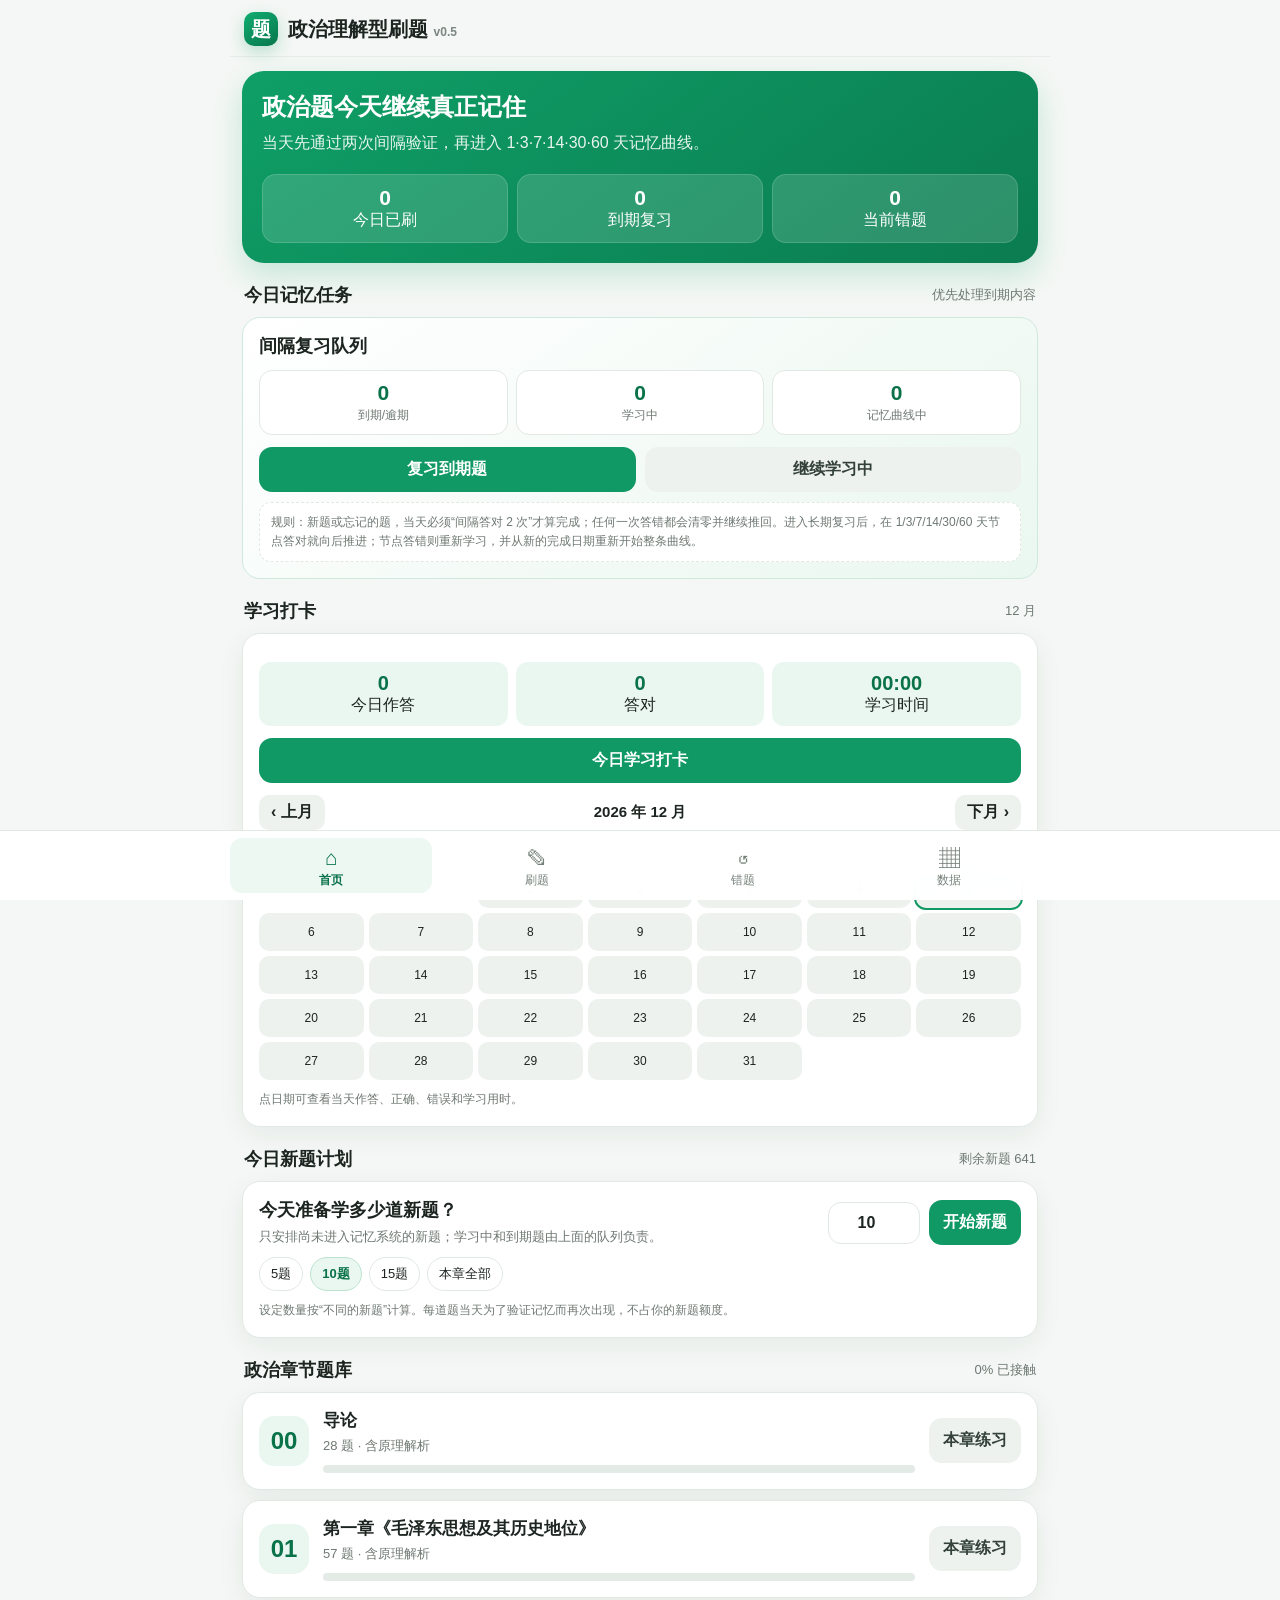
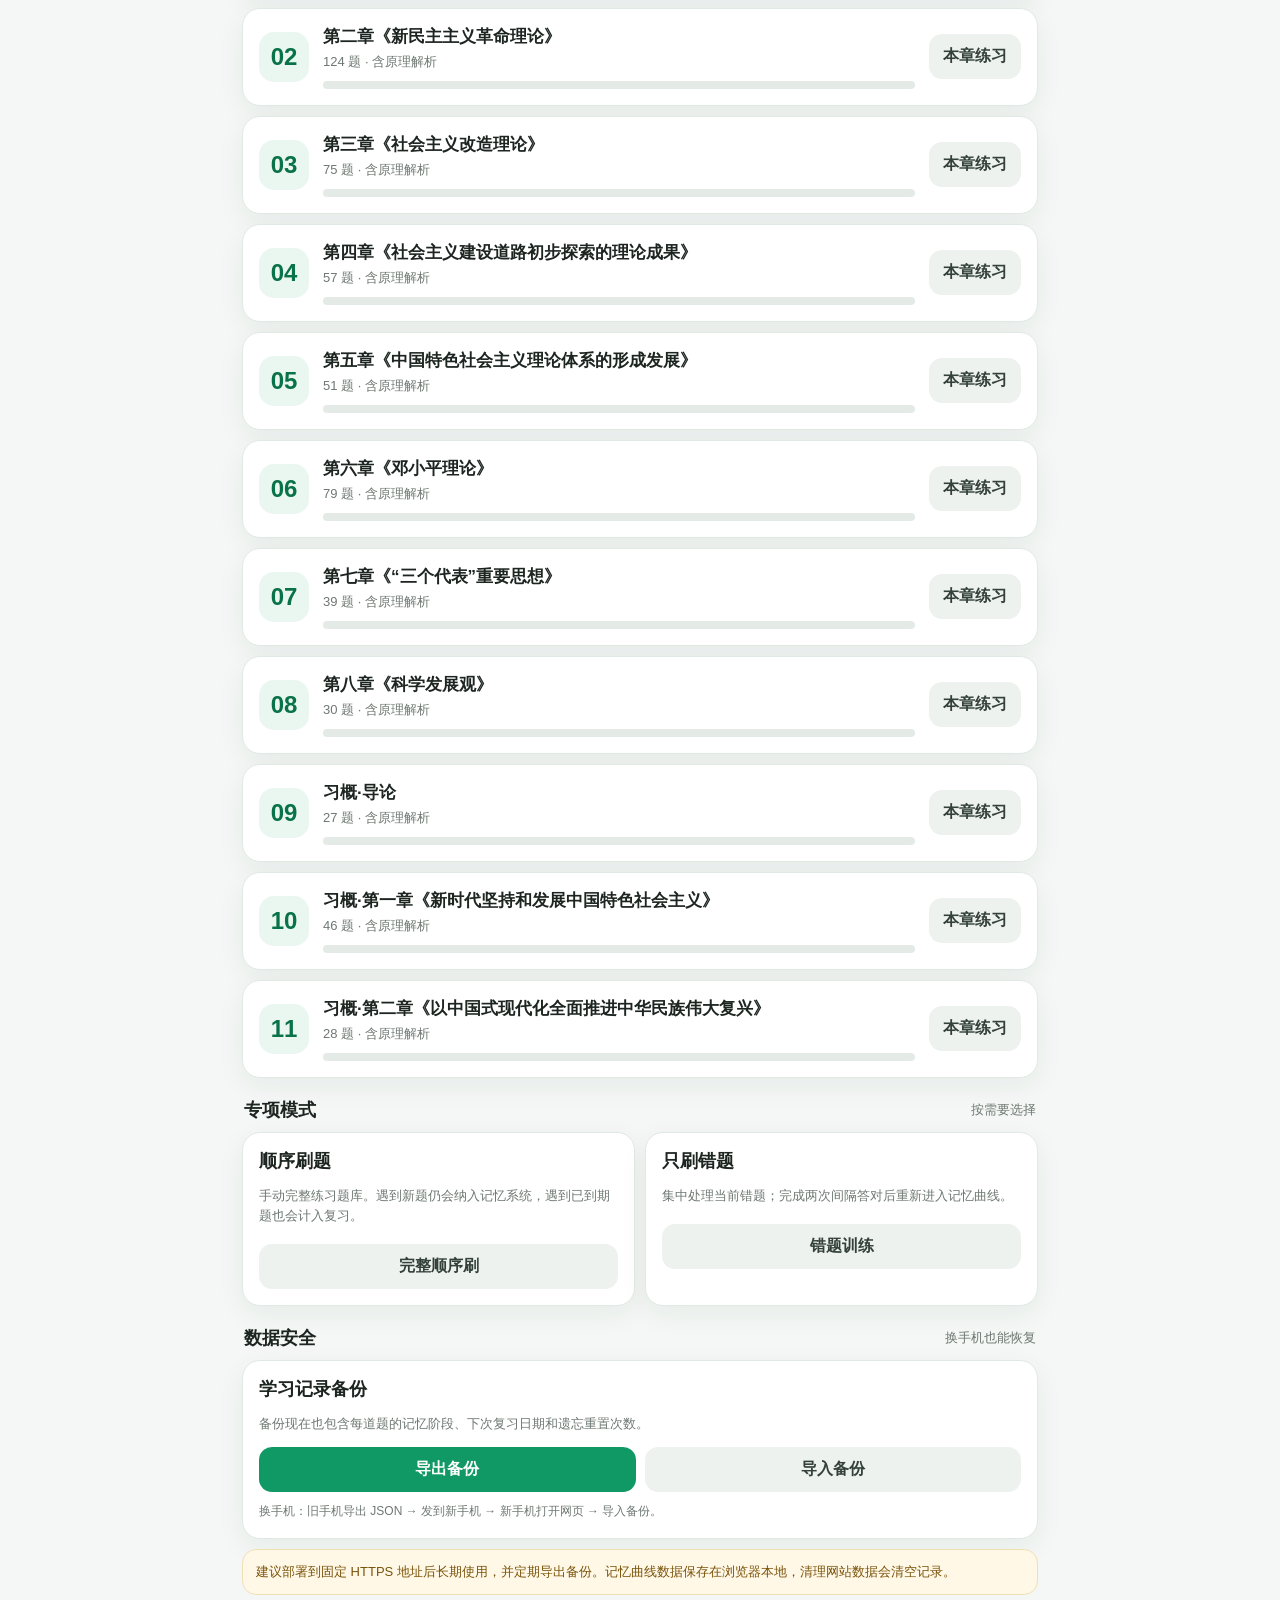
==== commit f407232c: "Add Xi Jinping Thought Chapter 2 remaining questions part 1" ====
--- a/politics-test/index.html
+++ b/politics-test/index.html
@@ -11981,6 +11981,331 @@
     "memory": "标准答案：C。",
     "tag": "第1节 中华民族近代以来最伟大的梦想",
     "source_no": 11
+  }
+,
+
+  {
+    "chapter": "习概·第二章《以中国式现代化全面推进中华民族伟大复兴》",
+    "type": "choice",
+    "q": "中国梦归根到底是（ ）",
+    "options": [
+      "A. 国家的梦",
+      "B. 民族的梦",
+      "C. 人民的梦",
+      "D. 世界的梦"
+    ],
+    "answer": "C",
+    "principle": "本题按你提供的《习近平新时代中国特色社会主义思想概论》标准答案判定：C。",
+    "why": "中国梦归根到底是人民的梦。",
+    "mistake": "以你提供的习概标准答案与解析为准；本次只补录文件中尚未进入网页的客观题。",
+    "memory": "标准答案：C。",
+    "tag": "第1节 中华民族近代以来最伟大的梦想",
+    "source_no": 12,
+    "id": 625
+  },
+  {
+    "chapter": "习概·第二章《以中国式现代化全面推进中华民族伟大复兴》",
+    "type": "multi",
+    "q": "习近平指出，中国梦的本质是（ ）",
+    "options": [
+      "A. 国家富强",
+      "B. 民族振兴",
+      "C. 人民幸福",
+      "D. 世界和平"
+    ],
+    "answer": "ABC",
+    "principle": "本题按你提供的《习近平新时代中国特色社会主义思想概论》标准答案判定：ABC。",
+    "why": "习近平指出，中国梦的本质是国家富强、民族振兴、人民幸福。",
+    "mistake": "以你提供的习概标准答案与解析为准；本次只补录文件中尚未进入网页的客观题。",
+    "memory": "标准答案：ABC。",
+    "tag": "第1节 中华民族近代以来最伟大的梦想",
+    "source_no": 13,
+    "id": 626
+  },
+  {
+    "chapter": "习概·第二章《以中国式现代化全面推进中华民族伟大复兴》",
+    "type": "multi",
+    "q": "全面建成小康社会，高质量完成了社会主义现代化建设“三步走”战略的第二步，使中华民族伟大复兴向前迈出新的一大步。如期全面建成小康社会，（ ）",
+    "options": [
+      "A. 兑现了党向人民、向历史作出的庄严承诺",
+      "B. 标志着第一个百年奋斗目标胜利实现",
+      "C. 极大彰显了中国特色社会主义制度的优势",
+      "D. 探索了人类解决贫困问题的新路径"
+    ],
+    "answer": "ABCD",
+    "principle": "本题按你提供的《习近平新时代中国特色社会主义思想概论》标准答案判定：ABCD。",
+    "why": "如期全面建成小康社会，兑现了党向人民、向历史作出的庄严承诺，标志着第一个百年奋斗目标胜利实现，极大彰显了中国特色社会主义制度的优势，探索了人类解决贫困问题的新路径。",
+    "mistake": "以你提供的习概标准答案与解析为准；本次只补录文件中尚未进入网页的客观题。",
+    "memory": "标准答案：ABCD。",
+    "tag": "第1节 中华民族近代以来最伟大的梦想",
+    "source_no": 14,
+    "id": 627
+  },
+  {
+    "chapter": "习概·第二章《以中国式现代化全面推进中华民族伟大复兴》",
+    "type": "multi",
+    "q": "党的十九大明确指出，从2020年到本世纪中叶可以分两个阶段来安排。这两个阶段的奋斗目标是（ ）",
+    "options": [
+      "A. 消除绝对贫困",
+      "B. 全面建成小康社会",
+      "C. 基本实现社会主义现代化",
+      "D. 建成社会主义现代化强国"
+    ],
+    "answer": "CD",
+    "principle": "本题按你提供的《习近平新时代中国特色社会主义思想概论》标准答案判定：CD。",
+    "why": "党的十九大明确指出，从2020年到本世纪中叶可以分两个阶段来安排。这两个阶段的奋斗目标是基本实现社会主义现代化、建成社会主义现代化强国。",
+    "mistake": "以你提供的习概标准答案与解析为准；本次只补录文件中尚未进入网页的客观题。",
+    "memory": "标准答案：CD。",
+    "tag": "第1节 中华民族近代以来最伟大的梦想",
+    "source_no": 15,
+    "id": 628
+  },
+  {
+    "chapter": "习概·第二章《以中国式现代化全面推进中华民族伟大复兴》",
+    "type": "multi",
+    "q": "中国梦是（ ）",
+    "options": [
+      "A. 国家的梦",
+      "B. 民族的梦",
+      "C. 一个人的梦",
+      "D. 每一个中国人的梦"
+    ],
+    "answer": "ABD",
+    "principle": "本题按你提供的《习近平新时代中国特色社会主义思想概论》标准答案判定：ABD。",
+    "why": "中国梦是国家的梦，是民族的梦，是每一个中国人的梦。",
+    "mistake": "以你提供的习概标准答案与解析为准；本次只补录文件中尚未进入网页的客观题。",
+    "memory": "标准答案：ABD。",
+    "tag": "第1节 中华民族近代以来最伟大的梦想",
+    "source_no": 16,
+    "id": 629
+  },
+  {
+    "chapter": "习概·第二章《以中国式现代化全面推进中华民族伟大复兴》",
+    "type": "multi",
+    "q": "到2035年我们要实现的建设社会主义现代化的远景目标，包括（ ）",
+    "options": [
+      "A. 实现高水平科技自立自强，进入创新型国家前列",
+      "B. 全体人民共同富裕取得更为明显的实质性进展",
+      "C. 建成现代化经济体系和社会主义现代化强国",
+      "D. 生态环境根本好转，美丽中国目标基本实现"
+    ],
+    "answer": "ABD",
+    "principle": "本题按你提供的《习近平新时代中国特色社会主义思想概论》标准答案判定：ABD。",
+    "why": "到2035年我们要实现的建设社会主义现代化的远景目标，包括实现高水平科技自立自强，进入创新性国家前列，全体人民共同富裕取得更为明显的实质性进展，建成现代化经济体系，生态环境根本好转，美丽中国目标基本实现。",
+    "mistake": "以你提供的习概标准答案与解析为准；本次只补录文件中尚未进入网页的客观题。",
+    "memory": "标准答案：ABD。",
+    "tag": "第1节 中华民族近代以来最伟大的梦想",
+    "source_no": 17,
+    "id": 630
+  },
+  {
+    "chapter": "习概·第二章《以中国式现代化全面推进中华民族伟大复兴》",
+    "type": "multi",
+    "q": "党的二十大报告进一步明确，全面建成社会主义现代化强国总的战略安排是分两步走，具体包括（ ）",
+    "options": [
+      "A. 第一个阶段，从2017年到2037年基本实现社会主义现代化",
+      "B. 第二个阶段，从2037年到本世纪中叶，把我国建成富强民主文明和谐美丽的社会主义现代化强国",
+      "C. 第一个阶段，从2020年到2035年，基本实现社会主义现代化",
+      "D. 第二个阶段，从2035年到本世纪中叶，把我国建成富强民主文明和谐美丽的社会主义现代化强国"
+    ],
+    "answer": "CD",
+    "principle": "本题按你提供的《习近平新时代中国特色社会主义思想概论》标准答案判定：CD。",
+    "why": "党的二十大报告进一步明确，全面建成社会主义现代化强国总的战略安排是分两步走，第一个阶段，从2020年到2035年，基本实现社会主义现代化；第二个阶段，从2035年到本世纪中叶，把我国建成富强民主文明和谐美丽的社会主义现代化强国。",
+    "mistake": "以你提供的习概标准答案与解析为准；本次只补录文件中尚未进入网页的客观题。",
+    "memory": "标准答案：CD。",
+    "tag": "第1节 中华民族近代以来最伟大的梦想",
+    "source_no": 18,
+    "id": 631
+  },
+  {
+    "chapter": "习概·第二章《以中国式现代化全面推进中华民族伟大复兴》",
+    "type": "multi",
+    "q": "从2020年到2035年基本实现社会主义现代化的目标要求，就是（ ）",
+    "options": [
+      "A. 建成现代化经济体系",
+      "B. 进入创新型国家前列",
+      "C. 生态环境根本好转",
+      "D. 基本实现国防和军队现代化"
+    ],
+    "answer": "ABCD",
+    "principle": "本题按你提供的《习近平新时代中国特色社会主义思想概论》标准答案判定：ABCD。",
+    "why": "从2020年到2035年基本实现社会主义现代化的目标要求，就是建成现代化经济体系，进入创新型国家前列，生态环境根本好转，基本实现国防和军队现代化。",
+    "mistake": "以你提供的习概标准答案与解析为准；本次只补录文件中尚未进入网页的客观题。",
+    "memory": "标准答案：ABCD。",
+    "tag": "第1节 中华民族近代以来最伟大的梦想",
+    "source_no": 19,
+    "id": 632
+  },
+  {
+    "chapter": "习概·第二章《以中国式现代化全面推进中华民族伟大复兴》",
+    "type": "multi",
+    "q": "党的二十大重申了党的十九大的“两步走”战略安排，明确了到2035年和本世纪中叶我国发展的总体目标。到2035年，我国发展要实现的总体目标是（ ）",
+    "options": [
+      "A. 进入创新型国家前列",
+      "B. 建成教育强国、科技强国、人才强国",
+      "C. 生态环境根本好转，美丽中国目标基本实现",
+      "D. 全体人民共同富裕基本实现"
+    ],
+    "answer": "ABC",
+    "principle": "本题按你提供的《习近平新时代中国特色社会主义思想概论》标准答案判定：ABC。",
+    "why": "到2035年，我国发展要实现的总体目标是实现高水平科技自立自强，进入创新性国家前列，建成教育强国、人才强国、科技强国、文化强国、体育强国、健康中国，生态环境根本好转，美丽中国目标基本实现。",
+    "mistake": "以你提供的习概标准答案与解析为准；本次只补录文件中尚未进入网页的客观题。",
+    "memory": "标准答案：ABC。",
+    "tag": "第1节 中华民族近代以来最伟大的梦想",
+    "source_no": 20,
+    "id": 633
+  },
+  {
+    "chapter": "习概·第二章《以中国式现代化全面推进中华民族伟大复兴》",
+    "type": "choice",
+    "q": "在新中国成立特别是改革开放以来长期探索和实践基础上，我们成功推进和拓展了中国式现代化。社会主义现代化根本要求是（ ）",
+    "options": [
+      "A. 实现人的全面发展",
+      "B. 独立自主、自力更生",
+      "C. 对内改革、对外开放",
+      "D. 物质富足、精神富有"
+    ],
+    "answer": "D",
+    "principle": "本题按你提供的《习近平新时代中国特色社会主义思想概论》标准答案判定：D。",
+    "why": "社会主义现代化根本要求是物质富足、精神富有。",
+    "mistake": "以你提供的习概标准答案与解析为准；本次只补录文件中尚未进入网页的客观题。",
+    "memory": "标准答案：D。",
+    "tag": "第2节 中国式现代化是强国建设、民族复兴的唯一正确道路",
+    "source_no": 1,
+    "id": 634
+  },
+  {
+    "chapter": "习概·第二章《以中国式现代化全面推进中华民族伟大复兴》",
+    "type": "choice",
+    "q": "对中国式现代化而言，管总、管根本的是（ ）",
+    "options": [
+      "A. 中国共产党的领导",
+      "B. 人口规模巨大",
+      "C. 全体人民共同富裕",
+      "D. 物质富足、精神富有"
+    ],
+    "answer": "A",
+    "principle": "本题按你提供的《习近平新时代中国特色社会主义思想概论》标准答案判定：A。",
+    "why": "中国式现代化是党领导的社会主义现代化，这是中国式现代化的定性，这是管总、管根本的。",
+    "mistake": "以你提供的习概标准答案与解析为准；本次只补录文件中尚未进入网页的客观题。",
+    "memory": "标准答案：A。",
+    "tag": "第2节 中国式现代化是强国建设、民族复兴的唯一正确道路",
+    "source_no": 2,
+    "id": 635
+  },
+  {
+    "chapter": "习概·第二章《以中国式现代化全面推进中华民族伟大复兴》",
+    "type": "choice",
+    "q": "实现现代化是近代以来中国人民孜孜以求的宏愿。为我国实现现代化创造了根本社会条件的是（ ）",
+    "options": [
+      "A. 完成社会主义革命、推进社会主义建设",
+      "B. 新民主主义革命的胜利",
+      "C. 全面建成小康社会",
+      "D. 中华民族伟大复兴"
+    ],
+    "answer": "B",
+    "principle": "本题按你提供的《习近平新时代中国特色社会主义思想概论》标准答案判定：B。",
+    "why": "新民主主义革命的胜利为我国实现现代化创造了根本社会条件。",
+    "mistake": "以你提供的习概标准答案与解析为准；本次只补录文件中尚未进入网页的客观题。",
+    "memory": "标准答案：B。",
+    "tag": "第2节 中国式现代化是强国建设、民族复兴的唯一正确道路",
+    "source_no": 3,
+    "id": 636
+  },
+  {
+    "chapter": "习概·第二章《以中国式现代化全面推进中华民族伟大复兴》",
+    "type": "choice",
+    "q": "中国共产党领导中国人民寻求国家富强、民族振兴、人民幸福，找到了中国式现代化这一条康庄大道。为中国式现代化奠定了根本政治前提和制度基础的是（ ）",
+    "options": [
+      "A. 新民主主义革命的胜利",
+      "B. 完成社会主义革命、推进社会主义建设",
+      "C. 创立习近平新时代中国特色社会主义思想",
+      "D. 建立社会主义市场经济体制"
+    ],
+    "answer": "B",
+    "principle": "本题按你提供的《习近平新时代中国特色社会主义思想概论》标准答案判定：B。",
+    "why": "完成社会主义革命、推进社会主义建设为中国式现代化奠定了根本政治前提和制度基础。",
+    "mistake": "以你提供的习概标准答案与解析为准；本次只补录文件中尚未进入网页的客观题。",
+    "memory": "标准答案：B。",
+    "tag": "第2节 中国式现代化是强国建设、民族复兴的唯一正确道路",
+    "source_no": 4,
+    "id": 637
+  },
+  {
+    "chapter": "习概·第二章《以中国式现代化全面推进中华民族伟大复兴》",
+    "type": "choice",
+    "q": "中国式现代化，打破了“现代化=西方化”的迷思，展现了不同西方现代化的新图景。中国式现代化区别于西方现代化的显著标志是（ ）",
+    "options": [
+      "A. 全体人民共同富裕的现代化",
+      "B. 物质文明和精神相协调的现代化",
+      "C. 人与自然和谐共生的现代化",
+      "D. 走和平发展道路的现代化"
+    ],
+    "answer": "A",
+    "principle": "本题按你提供的《习近平新时代中国特色社会主义思想概论》标准答案判定：A。",
+    "why": "中国式现代化区别于西方现代化的显著标志是全体人民共同富裕的现代化。",
+    "mistake": "以你提供的习概标准答案与解析为准；本次只补录文件中尚未进入网页的客观题。",
+    "memory": "标准答案：A。",
+    "tag": "第2节 中国式现代化是强国建设、民族复兴的唯一正确道路",
+    "source_no": 5,
+    "id": 638
+  },
+  {
+    "chapter": "习概·第二章《以中国式现代化全面推进中华民族伟大复兴》",
+    "type": "multi",
+    "q": "进入新时代，我们完成成功推进和拓展了中国式现代化。这表现在（ ）",
+    "options": [
+      "A. 在认识上不断深化，创立了习近平新时代中国特色社会主义思想",
+      "B. 在战略上不断完善，推进“五位一体”总体布局、“四个全面”战略布局",
+      "C. 在实践上不断丰富，实现一系列突破性进展，取得一系列标志性成果",
+      "D. 在实践上不断丰富，为实现现代化创造了根本社会条件"
+    ],
+    "answer": "ABC",
+    "principle": "本题按你提供的《习近平新时代中国特色社会主义思想概论》标准答案判定：ABC。",
+    "why": "进入新时代，我们党成功推进和拓展了中国式现代化。这表现在在认识上不断深化，创立了习近平新时代中国特色社会主义思想；在战略上不断完善，推进“五位一体”总体布局、“四个全面”战略布局；在实践上不断丰富，实现一系列突破性进展，取得一系列标志性成果。",
+    "mistake": "以你提供的习概标准答案与解析为准；本次只补录文件中尚未进入网页的客观题。",
+    "memory": "标准答案：ABC。",
+    "tag": "第2节 中国式现代化是强国建设、民族复兴的唯一正确道路",
+    "source_no": 6,
+    "id": 639
+  },
+  {
+    "chapter": "习概·第二章《以中国式现代化全面推进中华民族伟大复兴》",
+    "type": "multi",
+    "q": "习近平总书记强调，我们建设的现代化必须是具有中国特色、符合中国实际，中国式现代化是（ ）",
+    "options": [
+      "A. 人口规模巨大、全体人民共同富裕的现代化",
+      "B. 物质文明和精神文明相协调的现代化",
+      "C. 人与自然和谐共生的现代化",
+      "D. 走和平发展道路的现代化"
+    ],
+    "answer": "ABCD",
+    "principle": "本题按你提供的《习近平新时代中国特色社会主义思想概论》标准答案判定：ABCD。",
+    "why": "中国式现代化是人口规模巨大、全体人民共同富裕的现代化，是物质文明和精神文明相协调的现代化，是人与自然和谐共生的现代化，是走和平发展道路的现代化。",
+    "mistake": "以你提供的习概标准答案与解析为准；本次只补录文件中尚未进入网页的客观题。",
+    "memory": "标准答案：ABCD。",
+    "tag": "第2节 中国式现代化是强国建设、民族复兴的唯一正确道路",
+    "source_no": 7,
+    "id": 640
+  },
+  {
+    "chapter": "习概·第二章《以中国式现代化全面推进中华民族伟大复兴》",
+    "type": "multi",
+    "q": "中国式现代化是中国共产党领导的社会主义现代化，这是对中国式现代化的定性，是管总、管根本的。强调党在中国式现代化建设中的领导地位，这是因为（ ）",
+    "options": [
+      "A. 党的领导决定中国式现代化的根本性质",
+      "B. 党的领导确保中国式现代化锚定奋斗目标行稳致远",
+      "C. 党的领导激发建设中国式现代化的强劲动力",
+      "D. 党的领导凝聚建设中国式现代化的磅礴力量"
+    ],
+    "answer": "ABCD",
+    "principle": "本题按你提供的《习近平新时代中国特色社会主义思想概论》标准答案判定：ABCD。",
+    "why": "中国式现代化是中国共产党领导的社会主义现代化，这是对中国式现代化的定性，是管总、管根本的。强调党在中国式现代化建设中的领导地位，这是因为党的领导决定中国式现代化的根本性质，党的领导确保中国式现代化锚定奋斗目标行稳致远，党的领导激发建设中国式现代化的强劲动力，党的领导凝聚建设中国式现代化的磅礴力量。",
+    "mistake": "以你提供的习概标准答案与解析为准；本次只补录文件中尚未进入网页的客观题。",
+    "memory": "标准答案：ABCD。",
+    "tag": "第2节 中国式现代化是强国建设、民族复兴的唯一正确道路",
+    "source_no": 8,
+    "id": 641
   }
 ];
 </script>
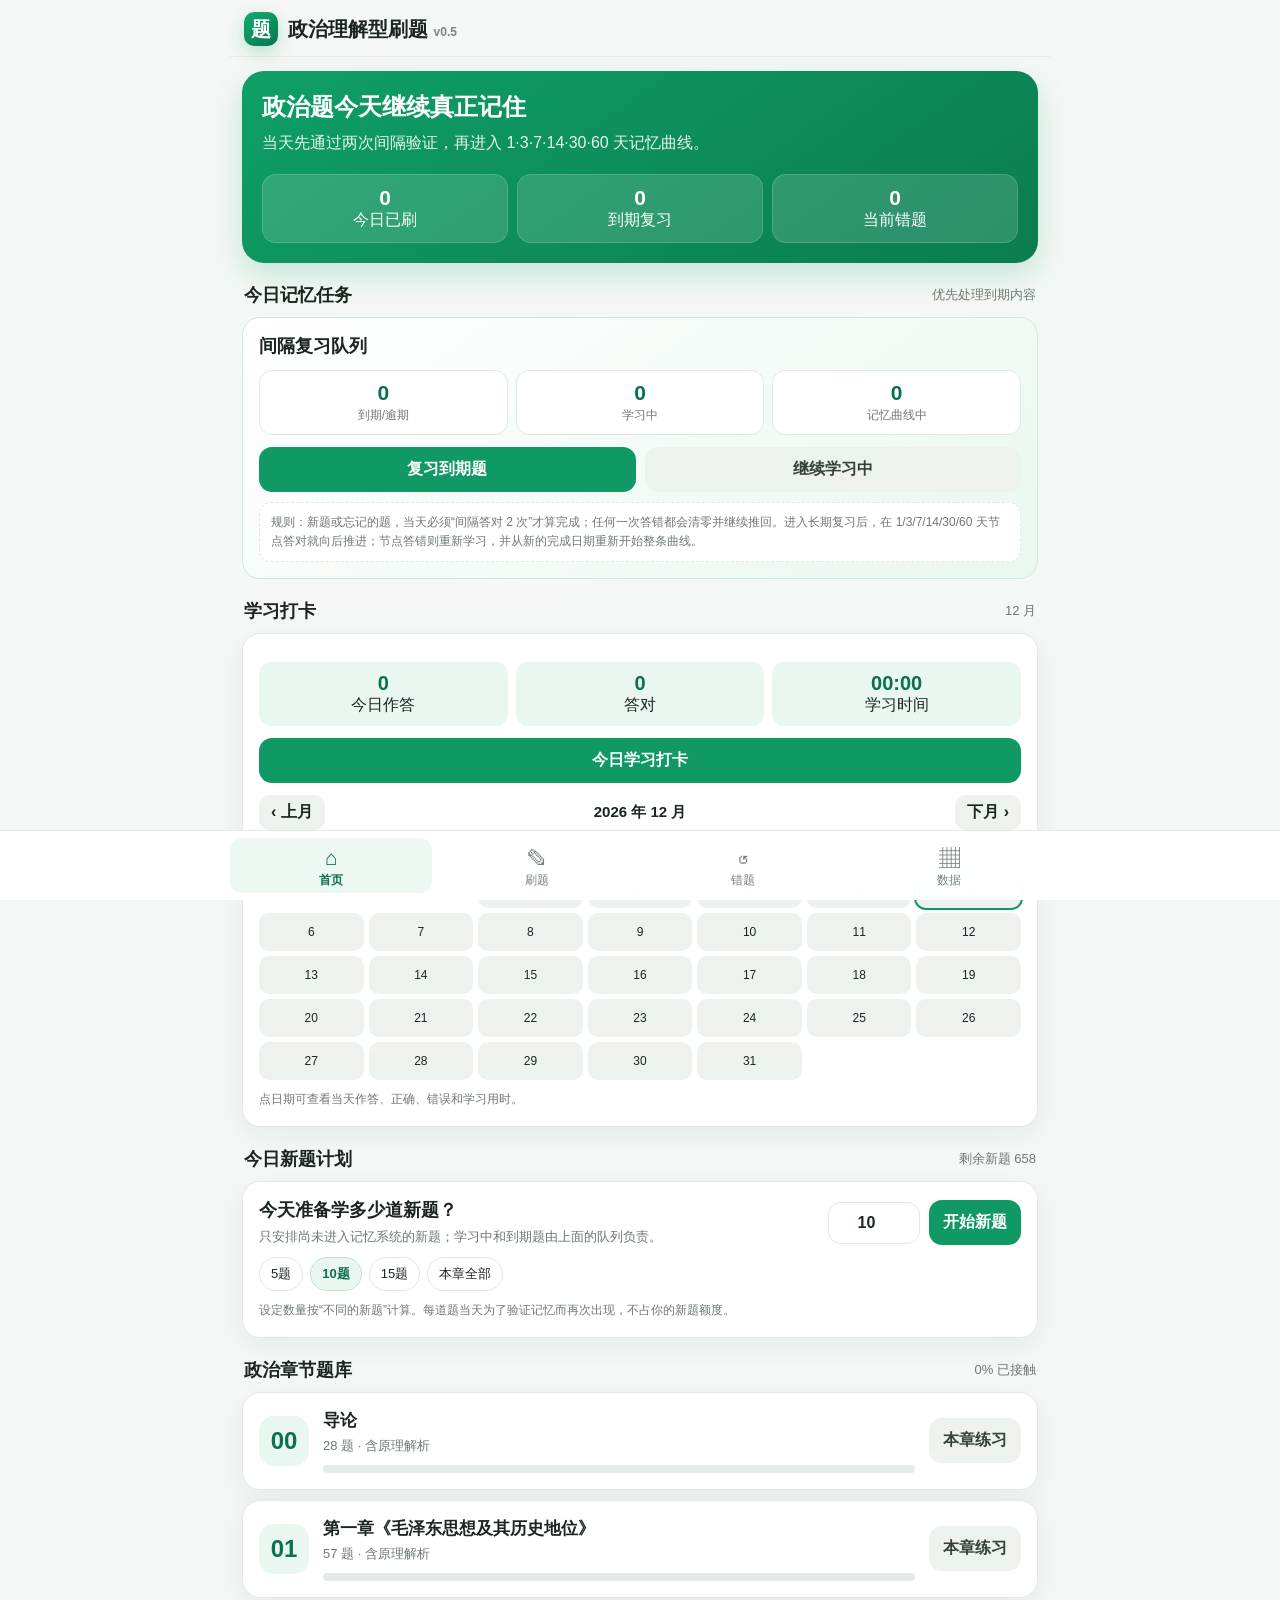
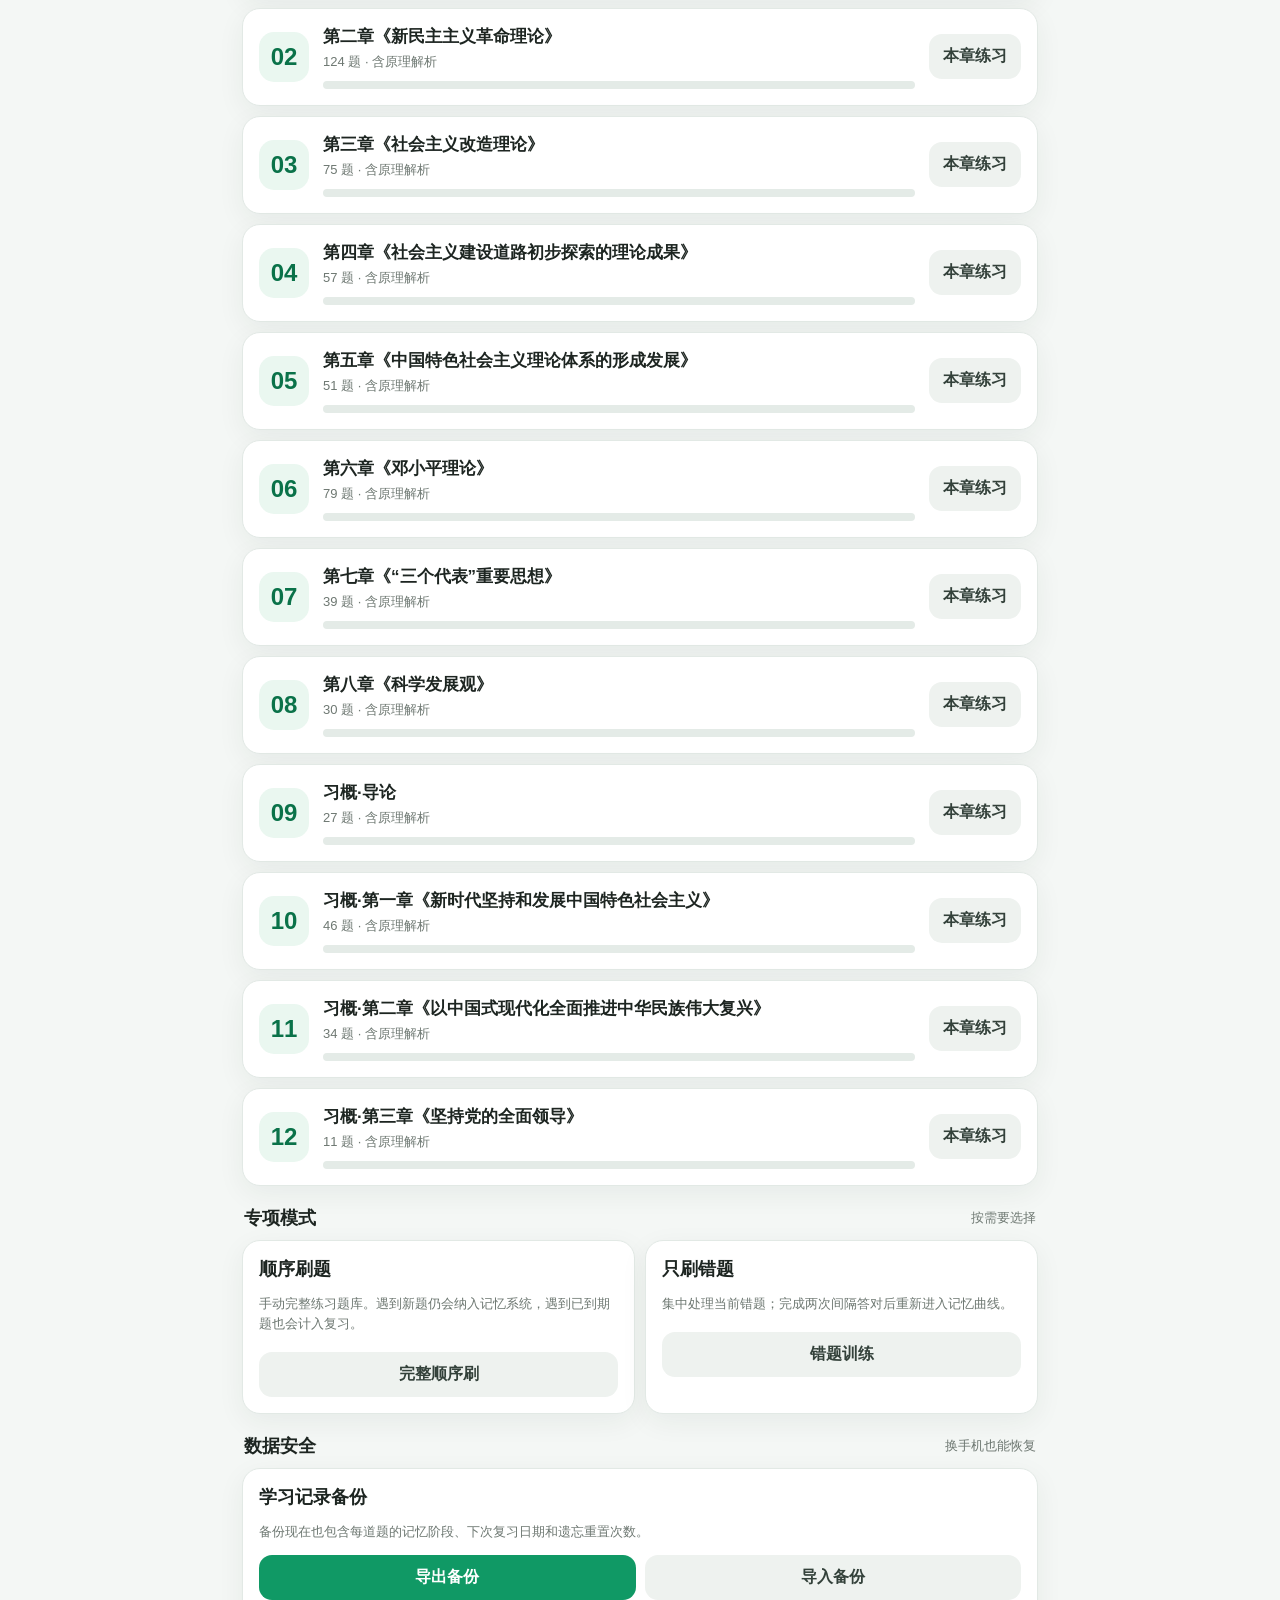
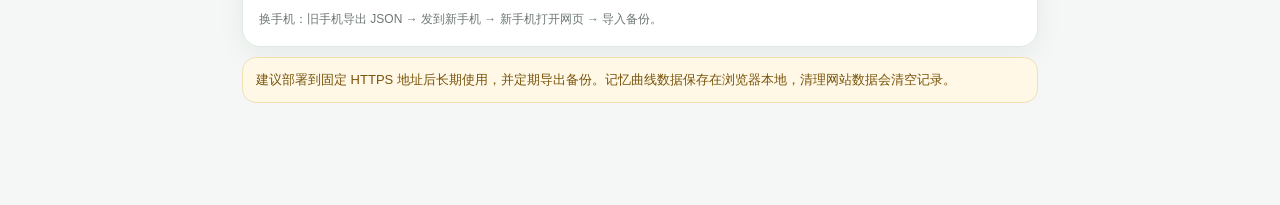
==== commit 237b58c1: "Add Xi Jinping Thought Chapters 2-3 questions part 2" ====
--- a/politics-test/index.html
+++ b/politics-test/index.html
@@ -12306,6 +12306,331 @@
     "tag": "第2节 中国式现代化是强国建设、民族复兴的唯一正确道路",
     "source_no": 8,
     "id": 641
+  }
+,
+
+  {
+    "chapter": "习概·第二章《以中国式现代化全面推进中华民族伟大复兴》",
+    "type": "multi",
+    "q": "中国式现代化，深深植根于中华优秀传统文化，是一种全新的人类文明形态，这具体体现在（ ）",
+    "options": [
+      "A. 中国式现代化提供了一种全新的现代化模式",
+      "B. 中国式现代化为“解决世界问题”提供了具体方案",
+      "C. 中国式现代化是对西方式现代化理论和实践的重大超越",
+      "D. 中国式现代化为广大发展中国家提供了全新选择"
+    ],
+    "answer": "ACD",
+    "principle": "本题按你提供的《习近平新时代中国特色社会主义思想概论》标准答案判定：ACD。",
+    "why": "中国式现代化提供了一种全新的现代化模式，是对西方式现代化理论和实践的重大超越，为广大发展中国家提供了全新选择。",
+    "mistake": "以你提供的习概标准答案与解析为准；本次只补录文件中尚未进入网页的客观题。",
+    "memory": "标准答案：ACD。",
+    "tag": "第2节 中国式现代化是强国建设、民族复兴的唯一正确道路",
+    "source_no": 9,
+    "id": 642
+  },
+  {
+    "chapter": "习概·第二章《以中国式现代化全面推进中华民族伟大复兴》",
+    "type": "choice",
+    "q": "中国共产党和中国人民最显著的精神标识，中国人民创造历史伟业的必由之路是（ ）",
+    "options": [
+      "A. 独立自主",
+      "B. 和平发展",
+      "C. 团结奋斗",
+      "D. 党的领导"
+    ],
+    "answer": "C",
+    "principle": "本题按你提供的《习近平新时代中国特色社会主义思想概论》标准答案判定：C。",
+    "why": "团结奋斗是中国共产党和中国人民最显著的精神标识，是中国人民创的造历史伟业的必由之路。",
+    "mistake": "以你提供的习概标准答案与解析为准；本次只补录文件中尚未进入网页的客观题。",
+    "memory": "标准答案：C。",
+    "tag": "第3节 推进中国式现代化行稳致远",
+    "source_no": 1,
+    "id": 643
+  },
+  {
+    "chapter": "习概·第二章《以中国式现代化全面推进中华民族伟大复兴》",
+    "type": "choice",
+    "q": "全面建设社会主义现代化国家、全面推进中华民族伟大复兴，动力在于（ ）",
+    "options": [
+      "A. 全面深化改革开放",
+      "B. 坚持和加强党的全面领导",
+      "C. 坚持以人民为中心的发展思想",
+      "D. 坚持发扬斗争精神"
+    ],
+    "answer": "A",
+    "principle": "本题按你提供的《习近平新时代中国特色社会主义思想概论》标准答案判定：A。",
+    "why": "全面建设社会主义现代化国家、全面推进中华民族伟大复兴，动力在于全面深化改革开放。",
+    "mistake": "以你提供的习概标准答案与解析为准；本次只补录文件中尚未进入网页的客观题。",
+    "memory": "标准答案：A。",
+    "tag": "第3节 推进中国式现代化行稳致远",
+    "source_no": 2,
+    "id": 644
+  },
+  {
+    "chapter": "习概·第二章《以中国式现代化全面推进中华民族伟大复兴》",
+    "type": "choice",
+    "q": "中华民族精神之魂，立党立国的重要原则是（ ）",
+    "options": [
+      "A. 实事求是",
+      "B. 群众路线",
+      "C. 独立自主",
+      "D. 党的建设"
+    ],
+    "answer": "C",
+    "principle": "本题按你提供的《习近平新时代中国特色社会主义思想概论》标准答案判定：C。",
+    "why": "独立自主是中华民族精神之魂，是立党立国的重要原则。",
+    "mistake": "以你提供的习概标准答案与解析为准；本次只补录文件中尚未进入网页的客观题。",
+    "memory": "标准答案：C。",
+    "tag": "第3节 推进中国式现代化行稳致远",
+    "source_no": 3,
+    "id": 645
+  },
+  {
+    "chapter": "习概·第二章《以中国式现代化全面推进中华民族伟大复兴》",
+    "type": "multi",
+    "q": "中国式现代化是一项伟大而艰巨的事业，前进道路必然风雨兼程，需要全党全国各族人民团结奋斗的步调更加一致、意志更加顽强。具体体现在（ ）",
+    "options": [
+      "A. 目标的宏伟性要求我们持续团结奋斗",
+      "B. 任务的艰巨性要求我们持续团结奋斗",
+      "C. 形势的复杂性要求我们持续团结奋斗",
+      "D. 革命的紧迫性要求我们持续团结奋斗"
+    ],
+    "answer": "ABC",
+    "principle": "本题按你提供的《习近平新时代中国特色社会主义思想概论》标准答案判定：ABC。",
+    "why": "中国式现代化是一项伟大而艰巨的事业，前进道路必然风雨兼程，需要全党全国各族人民团结奋斗的步调更加一致、意志更加顽强。具体体现在目标的宏伟性要求我们持续团结奋斗任务的艰巨性要求我们持续团结奋斗，形势的复杂性要求我们持续团结奋斗。",
+    "mistake": "以你提供的习概标准答案与解析为准；本次只补录文件中尚未进入网页的客观题。",
+    "memory": "标准答案：ABC。",
+    "tag": "第3节 推进中国式现代化行稳致远",
+    "source_no": 4,
+    "id": 646
+  },
+  {
+    "chapter": "习概·第二章《以中国式现代化全面推进中华民族伟大复兴》",
+    "type": "multi",
+    "q": "推进中国式现代化需要统筹兼顾、系统谋划、整体推进，需要正确处理一系列重大关系，包括（ ）",
+    "options": [
+      "A. 顶层设计与实践探索的关系",
+      "B. 战略与策略的关系",
+      "C. 守正与创新的关系",
+      "D. 效率与公平的关系"
+    ],
+    "answer": "ABCD",
+    "principle": "本题按你提供的《习近平新时代中国特色社会主义思想概论》标准答案判定：ABCD。",
+    "why": "推进中国式现代化需要统筹兼顾、系统谋划、整体推进，需要正确处理一系列重大关系，具体包括正确处理顶层设计与实践探索的关系、正确处理战略与策略的关系、正确处理守正与创新的关系、正确处理效率与公平的关系、正确处理活力与秩序的关系、正确处理自立自强与对外开放的关系。",
+    "mistake": "以你提供的习概标准答案与解析为准；本次只补录文件中尚未进入网页的客观题。",
+    "memory": "标准答案：ABCD。",
+    "tag": "第3节 推进中国式现代化行稳致远",
+    "source_no": 5,
+    "id": 647
+  },
+  {
+    "chapter": "习概·第三章《坚持党的全面领导》",
+    "type": "choice",
+    "q": "中国特色社会主义有很多特点和特征，其中最本质的特征是（ ）",
+    "options": [
+      "A. 改革开放",
+      "B. 人民当家作主",
+      "C. 中国共产党领导",
+      "D. 依法治国"
+    ],
+    "answer": "C",
+    "principle": "本题按你提供的《习近平新时代中国特色社会主义思想概论》标准答案判定：C。",
+    "why": "党的领导是中国特色社会主义最本质的特征。",
+    "mistake": "以你提供的习概标准答案与解析为准；本次只补录文件中尚未进入网页的客观题。",
+    "memory": "标准答案：C。",
+    "tag": "第1节 中国共产党领导是中国特色社会主义最本质的特征",
+    "source_no": 1,
+    "id": 648
+  },
+  {
+    "chapter": "习概·第三章《坚持党的全面领导》",
+    "type": "choice",
+    "q": "实现中华民族伟大复兴是中华民族近代以来最伟大的梦想。实现中华民族伟大复兴的根本保证是（ ）",
+    "options": [
+      "A. 中国共产党的领导",
+      "B. 中国人民的大团结",
+      "C. 改革的深化",
+      "D. 对外开放的扩大"
+    ],
+    "answer": "A",
+    "principle": "本题按你提供的《习近平新时代中国特色社会主义思想概论》标准答案判定：A。",
+    "why": "党的领导是实现中华民族伟大复兴的根本保证。",
+    "mistake": "以你提供的习概标准答案与解析为准；本次只补录文件中尚未进入网页的客观题。",
+    "memory": "标准答案：A。",
+    "tag": "第1节 中国共产党领导是中国特色社会主义最本质的特征",
+    "source_no": 2,
+    "id": 649
+  },
+  {
+    "chapter": "习概·第三章《坚持党的全面领导》",
+    "type": "choice",
+    "q": "只有全面把握中国的历史和现实，才能深刻认识和理解中国国情。中国最大的国情是（ ）",
+    "options": [
+      "A. 中国共产党的领导",
+      "B. 社会主义初级阶段",
+      "C. 实现社会主义现代化",
+      "D. 中华民族伟大复兴"
+    ],
+    "answer": "A",
+    "principle": "本题按你提供的《习近平新时代中国特色社会主义思想概论》标准答案判定：A。",
+    "why": "中国共产党的领导是中国最大的国情。",
+    "mistake": "以你提供的习概标准答案与解析为准；本次只补录文件中尚未进入网页的客观题。",
+    "memory": "标准答案：A。",
+    "tag": "第1节 中国共产党领导是中国特色社会主义最本质的特征",
+    "source_no": 3,
+    "id": 650
+  },
+  {
+    "chapter": "习概·第三章《坚持党的全面领导》",
+    "type": "choice",
+    "q": "马克思主义政党第一位的能力是（ ）",
+    "options": [
+      "A. 政治领导力",
+      "B. 思想引领力",
+      "C. 群众组织力",
+      "D. 社会号召力"
+    ],
+    "answer": "A",
+    "principle": "本题按你提供的《习近平新时代中国特色社会主义思想概论》标准答案判定：A。",
+    "why": "政治领导力是马克思主义政党第一位的能力。",
+    "mistake": "以你提供的习概标准答案与解析为准；本次只补录文件中尚未进入网页的客观题。",
+    "memory": "标准答案：A。",
+    "tag": "第1节 中国共产党领导是中国特色社会主义最本质的特征",
+    "source_no": 4,
+    "id": 651
+  },
+  {
+    "chapter": "习概·第三章《坚持党的全面领导》",
+    "type": "choice",
+    "q": "我们党坚如磐石、坚不可摧的力量根基是（ ）",
+    "options": [
+      "A. 政治领导力",
+      "B. 思想引领力",
+      "C. 群众组织力",
+      "D. 社会号召力"
+    ],
+    "answer": "C",
+    "principle": "本题按你提供的《习近平新时代中国特色社会主义思想概论》标准答案判定：C。",
+    "why": "群众组织力是我们党坚如磐石、坚不可摧的力量根基。",
+    "mistake": "以你提供的习概标准答案与解析为准；本次只补录文件中尚未进入网页的客观题。",
+    "memory": "标准答案：C。",
+    "tag": "第1节 中国共产党领导是中国特色社会主义最本质的特征",
+    "source_no": 5,
+    "id": 652
+  },
+  {
+    "chapter": "习概·第三章《坚持党的全面领导》",
+    "type": "choice",
+    "q": "保证全党全国各族人民思想统一、步调一致的坚实基础是（ ）",
+    "options": [
+      "A. 政治领导力",
+      "B. 思想引领力",
+      "C. 群众组织力",
+      "D. 社会号召力"
+    ],
+    "answer": "B",
+    "principle": "本题按你提供的《习近平新时代中国特色社会主义思想概论》标准答案判定：B。",
+    "why": "思想引领力是保证全党全国各族人民思想统一、步调一致的坚实基础。",
+    "mistake": "以你提供的习概标准答案与解析为准；本次只补录文件中尚未进入网页的客观题。",
+    "memory": "标准答案：B。",
+    "tag": "第1节 中国共产党领导是中国特色社会主义最本质的特征",
+    "source_no": 6,
+    "id": 653
+  },
+  {
+    "chapter": "习概·第三章《坚持党的全面领导》",
+    "type": "choice",
+    "q": "党的先进性和感召力的重要体现是（ ）",
+    "options": [
+      "A. 政治领导力",
+      "B. 思想引领力",
+      "C. 群众组织力",
+      "D. 社会号召力"
+    ],
+    "answer": "D",
+    "principle": "本题按你提供的《习近平新时代中国特色社会主义思想概论》标准答案判定：D。",
+    "why": "社会号召力是党的先进性和感召力的重要体现。",
+    "mistake": "以你提供的习概标准答案与解析为准；本次只补录文件中尚未进入网页的客观题。",
+    "memory": "标准答案：D。",
+    "tag": "第1节 中国共产党领导是中国特色社会主义最本质的特征",
+    "source_no": 7,
+    "id": 654
+  },
+  {
+    "chapter": "习概·第三章《坚持党的全面领导》",
+    "type": "choice",
+    "q": "中国特色社会主义进入新时代，我们党始终高举中国特色社会主义伟大旗帜。坚持和发展中国特色社会主义必由之路是（ ）",
+    "options": [
+      "A. 实现中华民族伟大复兴",
+      "B. 坚持以人民为中心",
+      "C. 坚持党的全面领导",
+      "D. 全面建成小康社会"
+    ],
+    "answer": "C",
+    "principle": "本题按你提供的《习近平新时代中国特色社会主义思想概论》标准答案判定：C。",
+    "why": "坚持党的全面领导是坚持和发展中国特色社会主义必由之路。",
+    "mistake": "以你提供的习概标准答案与解析为准；本次只补录文件中尚未进入网页的客观题。",
+    "memory": "标准答案：C。",
+    "tag": "第1节 中国共产党领导是中国特色社会主义最本质的特征",
+    "source_no": 8,
+    "id": 655
+  },
+  {
+    "chapter": "习概·第三章《坚持党的全面领导》",
+    "type": "choice",
+    "q": "中国特色社会主义制度是当代中国发展进步的根本制度保障，具有鲜明的中国特色，拥有明显的制度优势。中国特色社会主义制度的最大优势是（ ）",
+    "options": [
+      "A. 党的领导",
+      "B. 人民代表大会制度",
+      "C. 人民民主专政",
+      "D. 基层群众自治制度"
+    ],
+    "answer": "A",
+    "principle": "本题按你提供的《习近平新时代中国特色社会主义思想概论》标准答案判定：A。",
+    "why": "党的领导是中国特色社会主义制度的最大优势。",
+    "mistake": "以你提供的习概标准答案与解析为准；本次只补录文件中尚未进入网页的客观题。",
+    "memory": "标准答案：A。",
+    "tag": "第1节 中国共产党领导是中国特色社会主义最本质的特征",
+    "source_no": 9,
+    "id": 656
+  },
+  {
+    "chapter": "习概·第三章《坚持党的全面领导》",
+    "type": "multi",
+    "q": "加强党的全面领导为新时代党和国家事业发展提供了坚强保证，这体现在坚持和加强党的全面领导，（ ）",
+    "options": [
+      "A. 使党的领导核心作用充分彰显",
+      "B. 使党的政治领导力、思想引领力、群众组织力、社会号召力显著增强",
+      "C. 为推进新时代中国特色社会主义事业提供了政治保证",
+      "D. 使党成为风雨来袭时中国人民最可靠的主心骨"
+    ],
+    "answer": "ABCD",
+    "principle": "本题按你提供的《习近平新时代中国特色社会主义思想概论》标准答案判定：ABCD。",
+    "why": "坚持和加强党的全面领导，使党的领导核心作用充分彰显，使党的政治领导力、思想引领力、群众组织力、社会号召力显著增强，为推进新时代中国特色社会主义事业提供了政治保证，使党成为风雨来袭时中国人民最可靠的主心骨。",
+    "mistake": "以你提供的习概标准答案与解析为准；本次只补录文件中尚未进入网页的客观题。",
+    "memory": "标准答案：ABCD。",
+    "tag": "第1节 中国共产党领导是中国特色社会主义最本质的特征",
+    "source_no": 10,
+    "id": 657
+  },
+  {
+    "chapter": "习概·第三章《坚持党的全面领导》",
+    "type": "multi",
+    "q": "中国特色社会主义最本质的特征是中国共产党领导。这一最本质特征是在近代以来中国历史发展中形成的，其决定性因素包括（ ）",
+    "options": [
+      "A. 近代中国的基本国情",
+      "B. 中国最广大人民根本利益",
+      "C. 实现中华民族伟大复兴历史任务",
+      "D. 我国社会主要矛盾的变化"
+    ],
+    "answer": "BC",
+    "principle": "本题按你提供的《习近平新时代中国特色社会主义思想概论》标准答案判定：BC。",
+    "why": "中国特色社会主义最本质的特征是中国共产党领导。这个最本质特征是在近代以来中国历史发展中形成的，其决定性因素包括中国最广大人民根本利益、实现中华民族伟大复兴历史任务。",
+    "mistake": "以你提供的习概标准答案与解析为准；本次只补录文件中尚未进入网页的客观题。",
+    "memory": "标准答案：BC。",
+    "tag": "第1节 中国共产党领导是中国特色社会主义最本质的特征",
+    "source_no": 11,
+    "id": 658
   }
 ];
 </script>
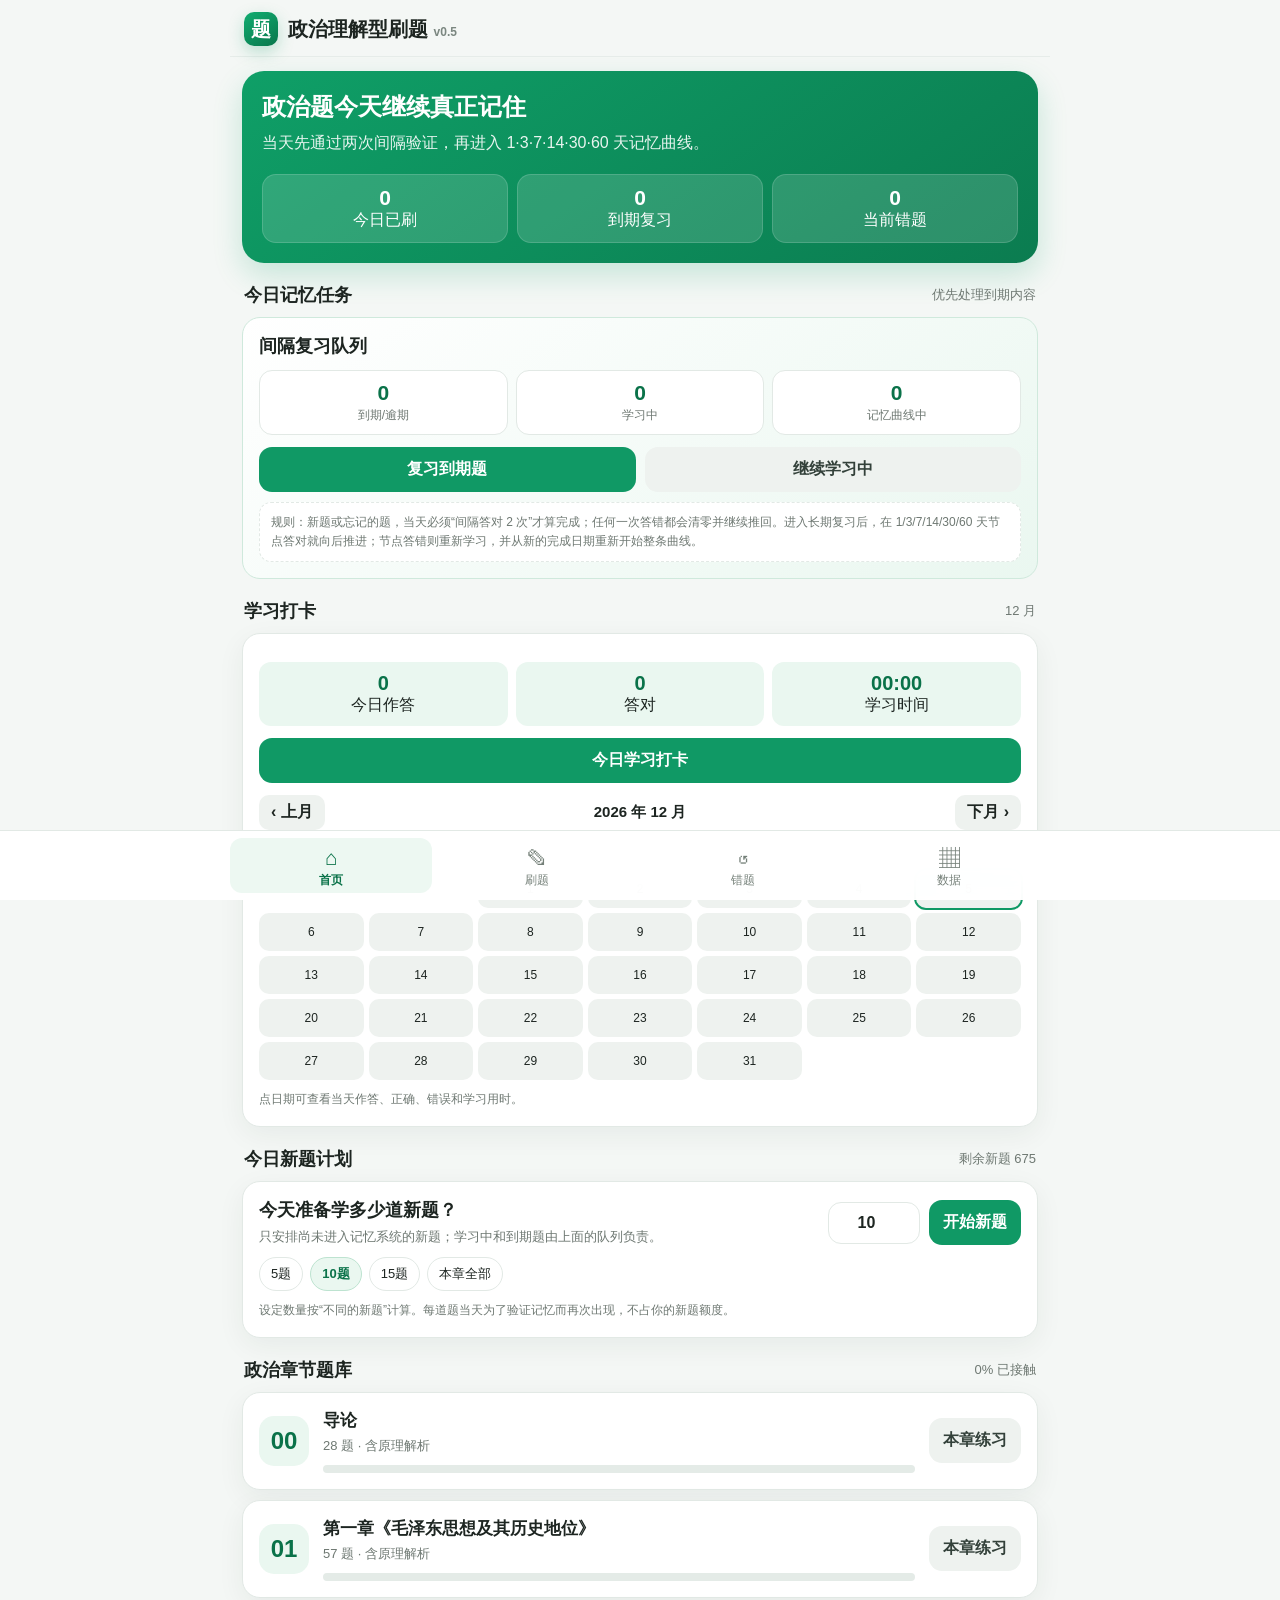
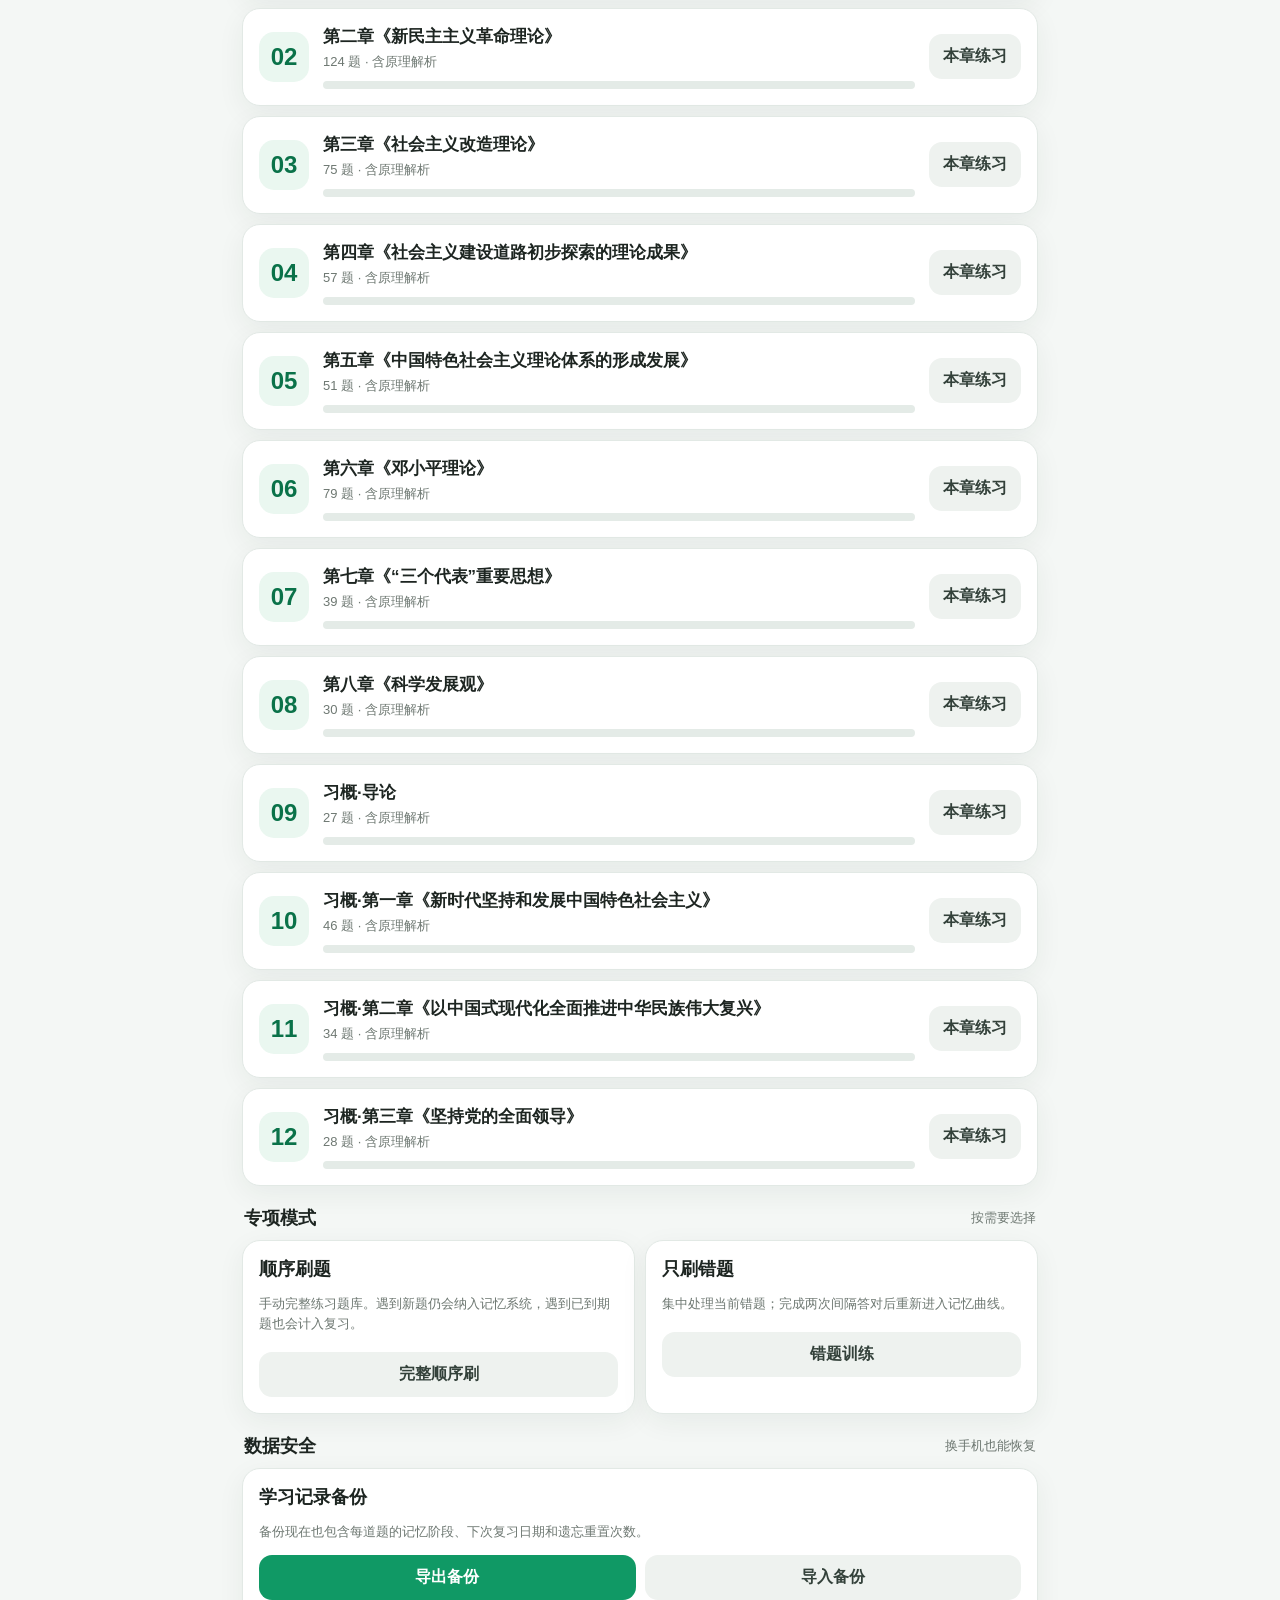
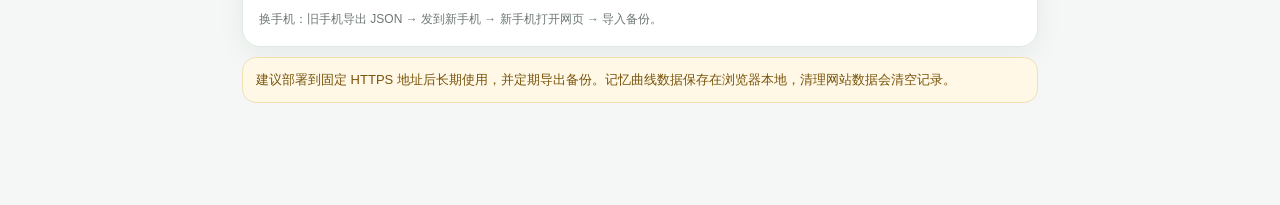
==== commit 462e1007: "Complete Xi Jinping Thought Chapters 2 and 3" ====
--- a/politics-test/index.html
+++ b/politics-test/index.html
@@ -12631,6 +12631,331 @@
     "tag": "第1节 中国共产党领导是中国特色社会主义最本质的特征",
     "source_no": 11,
     "id": 658
+  }
+,
+
+  {
+    "chapter": "习概·第三章《坚持党的全面领导》",
+    "type": "multi",
+    "q": "中国特色社会主义之所以是社会主义，究其根本就在于坚持（ ）",
+    "options": [
+      "A. 科学社会主义基本原则",
+      "B. 中国共产党的领导",
+      "C. 党的基本路线",
+      "D. 发展生产力"
+    ],
+    "answer": "AB",
+    "principle": "本题按你提供的《习近平新时代中国特色社会主义思想概论》标准答案判定：AB。",
+    "why": "中国特色社会主义之所以是社会主义，究其根本就在于坚持科学社会主义基本原则、中国共产党领导。",
+    "mistake": "以你提供的习概标准答案与解析为准；本次只补录文件中尚未进入网页的客观题。",
+    "memory": "标准答案：AB。",
+    "tag": "第1节 中国共产党领导是中国特色社会主义最本质的特征",
+    "source_no": 12,
+    "id": 659
+  },
+  {
+    "chapter": "习概·第三章《坚持党的全面领导》",
+    "type": "multi",
+    "q": "中国共产党的领导是中国特色社会主义制度的最大优势，这是因为（ ）",
+    "options": [
+      "A. 党的领导为坚持和完善中国特色社会主义制度提供强大理论优势",
+      "B. 中国共产党的自身优势是中国特色社会主义制度优势的主要来源",
+      "C. 党的领导确保中国特色社会主义制度的显著优势充分彰显",
+      "D. 党的领导是全面的、系统的、整体的，党组织包揽包办一切"
+    ],
+    "answer": "ABC",
+    "principle": "本题按你提供的《习近平新时代中国特色社会主义思想概论》标准答案判定：ABC。",
+    "why": "中国共产党的领导是中国特色社会主义制度的最大优势，这是因为党的领导为坚持和完善中国特色社会主义制度提供强大理论优势，中国共产党的自身优势是中国特色社会主义制度优势的主要来源，党的领导确保中国特色社会主义制度的显著优势充分彰显。",
+    "mistake": "以你提供的习概标准答案与解析为准；本次只补录文件中尚未进入网页的客观题。",
+    "memory": "标准答案：ABC。",
+    "tag": "第1节 中国共产党领导是中国特色社会主义最本质的特征",
+    "source_no": 13,
+    "id": 660
+  },
+  {
+    "chapter": "习概·第三章《坚持党的全面领导》",
+    "type": "choice",
+    "q": "加强和维护党中央领导权威和集中统一领导，是全党共同的政治责任。维护党中央权威和集中统一领导，最关键是（ ）",
+    "options": [
+      "A. 坚持以马克思主义为指导",
+      "B. 坚决贯彻党的理论路线方针",
+      "C. 坚决维护习近平同志党中央的核心、全党的核心地位",
+      "D. 坚持党的民主集中制"
+    ],
+    "answer": "C",
+    "principle": "本题按你提供的《习近平新时代中国特色社会主义思想概论》标准答案判定：C。",
+    "why": "维护党中央权威和集中统一领导，最关键是坚决维护习近平同志党中央的核心、全党的核心地位。",
+    "mistake": "以你提供的习概标准答案与解析为准；本次只补录文件中尚未进入网页的客观题。",
+    "memory": "标准答案：C。",
+    "tag": "第2节 坚持党对一切工作的领导",
+    "source_no": 1,
+    "id": 661
+  },
+  {
+    "chapter": "习概·第三章《坚持党的全面领导》",
+    "type": "choice",
+    "q": "党的领导是党和国家的根本所在、命脉所在，全国各族人民的利益所系、命运所系。党的最高原则是（ ）",
+    "options": [
+      "A. 坚守党的初心和使命",
+      "B. 实现中华民族伟大复兴",
+      "C. 提高执政能力",
+      "D. 党中央集中统一领导"
+    ],
+    "answer": "D",
+    "principle": "本题按你提供的《习近平新时代中国特色社会主义思想概论》标准答案判定：D。",
+    "why": "党的领导的最高原则是党中央集中统一领导。",
+    "mistake": "以你提供的习概标准答案与解析为准；本次只补录文件中尚未进入网页的客观题。",
+    "memory": "标准答案：D。",
+    "tag": "第2节 坚持党对一切工作的领导",
+    "source_no": 2,
+    "id": 662
+  },
+  {
+    "chapter": "习概·第三章《坚持党的全面领导》",
+    "type": "multi",
+    "q": "中国共产党作为最高政治领导力量，在党和国家事业发展中居于中心地位。下列说法正确的是（ ）",
+    "options": [
+      "A. 党的领导是全面的、系统的、整体的",
+      "B. 党会组织包揽一切",
+      "C. 党会事无巨细什么都去管",
+      "D. 党在各级各种组织中发挥领导核心作用"
+    ],
+    "answer": "AD",
+    "principle": "本题按你提供的《习近平新时代中国特色社会主义思想概论》标准答案判定：AD。",
+    "why": "党的领导是全面的、系统的、整体的，党在各级各种组织中发挥领导核心作用。",
+    "mistake": "以你提供的习概标准答案与解析为准；本次只补录文件中尚未进入网页的客观题。",
+    "memory": "标准答案：AD。",
+    "tag": "第2节 坚持党对一切工作的领导",
+    "source_no": 3,
+    "id": 663
+  },
+  {
+    "chapter": "习概·第三章《坚持党的全面领导》",
+    "type": "multi",
+    "q": "党中央集中统一领导是党保持团结统一和强大战斗力、不断取得胜利的关键所在。维护党中央权威和集中统一领导，（ ）",
+    "options": [
+      "A. 是一个成熟的马克思主义执政党的重大建党原则",
+      "B. 必须坚决贯彻党的理论、路线方针政策和党中央决策部署",
+      "C. 坚决维护习近平同志党中央的核心、全党的核心地位",
+      "D. 同坚持党的民主集中制是完全一致的"
+    ],
+    "answer": "ABCD",
+    "principle": "本题按你提供的《习近平新时代中国特色社会主义思想概论》标准答案判定：ABCD。",
+    "why": "维护党中央权威和集中统一领导，是一个成熟的马克思主义执政党的重大建党原则，必须坚决贯彻党的理论、路线方针政策和党中央决策部署，坚决维护习近平同志党中央的核心、全党的核心地位，同坚持党的民主集中制是完全一致的。",
+    "mistake": "以你提供的习概标准答案与解析为准；本次只补录文件中尚未进入网页的客观题。",
+    "memory": "标准答案：ABCD。",
+    "tag": "第2节 坚持党对一切工作的领导",
+    "source_no": 4,
+    "id": 664
+  },
+  {
+    "chapter": "习概·第三章《坚持党的全面领导》",
+    "type": "multi",
+    "q": "党政军民学，东西南北中，党是领导一切的，是最高的政治领导力量。中国共产党作为最高政治领导力量是（ ）",
+    "options": [
+      "A. 在历史发展中形成的",
+      "B. 由我国国家性质决定",
+      "C. 由中华民族伟大复兴事业决定的",
+      "D. 由我国政治体系决定的"
+    ],
+    "answer": "ABCD",
+    "principle": "本题按你提供的《习近平新时代中国特色社会主义思想概论》标准答案判定：ABCD。",
+    "why": "中国共产党作为最高政治领导力量是在历史发展中形成的，是由国家性质和政治体系决定的，是由中华民族伟大复兴事业决定的。",
+    "mistake": "以你提供的习概标准答案与解析为准；本次只补录文件中尚未进入网页的客观题。",
+    "memory": "标准答案：ABCD。",
+    "tag": "第2节 坚持党对一切工作的领导",
+    "source_no": 5,
+    "id": 665
+  },
+  {
+    "chapter": "习概·第三章《坚持党的全面领导》",
+    "type": "choice",
+    "q": "中国特色社会主义制度体系的核心，国家治理体系和治理能力现代化的关键是（ ）",
+    "options": [
+      "A. 党的领导制度",
+      "B. 民族区域自治制度",
+      "C. 基层群众自治制度",
+      "D. 中国共产党领导的多党合作和政治协商制度"
+    ],
+    "answer": "A",
+    "principle": "本题按你提供的《习近平新时代中国特色社会主义思想概论》标准答案判定：A。",
+    "why": "党的领导制度是中国特色社会主义制度体系的核心，是国家治理体系和治理能力现代化的关键。",
+    "mistake": "以你提供的习概标准答案与解析为准；本次只补录文件中尚未进入网页的客观题。",
+    "memory": "标准答案：A。",
+    "tag": "第3节 健全和完善党的领导制度体系",
+    "source_no": 1,
+    "id": 666
+  },
+  {
+    "chapter": "习概·第三章《坚持党的全面领导》",
+    "type": "choice",
+    "q": "中国特色社会主义制度是一个严密完整的科学制度体系，其中具有统领地位的是（ ）",
+    "options": [
+      "A. 党的领导制度",
+      "B. 根本制度",
+      "C. 基本制度",
+      "D. 重要制度"
+    ],
+    "answer": "A",
+    "principle": "本题按你提供的《习近平新时代中国特色社会主义思想概论》标准答案判定：A。",
+    "why": "中国特色社会主义制度是一个严密完整的科学制度体系，具有统领地位的是党的领导制度。",
+    "mistake": "以你提供的习概标准答案与解析为准；本次只补录文件中尚未进入网页的客观题。",
+    "memory": "标准答案：A。",
+    "tag": "第3节 健全和完善党的领导制度体系",
+    "source_no": 2,
+    "id": 667
+  },
+  {
+    "chapter": "习概·第三章《坚持党的全面领导》",
+    "type": "choice",
+    "q": "我国的根本领导制度是（ ）",
+    "options": [
+      "A. 党的领导制度",
+      "B. 多党合作制度",
+      "C. 民主选举制度",
+      "D. 政治协商制度"
+    ],
+    "answer": "A",
+    "principle": "本题按你提供的《习近平新时代中国特色社会主义思想概论》标准答案判定：A。",
+    "why": "党的领导制度是我国的根本领导制度。",
+    "mistake": "以你提供的习概标准答案与解析为准；本次只补录文件中尚未进入网页的客观题。",
+    "memory": "标准答案：A。",
+    "tag": "第3节 健全和完善党的领导制度体系",
+    "source_no": 3,
+    "id": 668
+  },
+  {
+    "chapter": "习概·第三章《坚持党的全面领导》",
+    "type": "choice",
+    "q": "党的领导制度是一个系统完备、内涵丰富的制度体系。其中这一制度体系的主体内容是（ ）",
+    "options": [
+      "A. 健全党的全面领导制度",
+      "B. 健全为人民执政、靠人民执政各项制度",
+      "C. 健全提高党的执政能力和领导水平制度",
+      "D. 完善坚定维护党中央权威和集中统一领导的各项制度"
+    ],
+    "answer": "A",
+    "principle": "本题按你提供的《习近平新时代中国特色社会主义思想概论》标准答案判定：A。",
+    "why": "党的领导制度是一个系统完备、内涵丰富的制度体系。其中这一制度体系的主体内容是健全党的全面领导制度。",
+    "mistake": "以你提供的习概标准答案与解析为准；本次只补录文件中尚未进入网页的客观题。",
+    "memory": "标准答案：A。",
+    "tag": "第3节 健全和完善党的领导制度体系",
+    "source_no": 4,
+    "id": 669
+  },
+  {
+    "chapter": "习概·第三章《坚持党的全面领导》",
+    "type": "choice",
+    "q": "坚持和加强党的全面领导，就是要全方位加强党的领导，也就是坚持党领导一切。实现党的全面领导的直接体现在（ ）",
+    "options": [
+      "A. 党中央对重大工作的领导体制",
+      "B. 全面从严治党",
+      "C. 提高党的执政能力和领导水平",
+      "D. 巩固党的执政基础"
+    ],
+    "answer": "A",
+    "principle": "本题按你提供的《习近平新时代中国特色社会主义思想概论》标准答案判定：A。",
+    "why": "实现党的全面领导的直接体现在党中央对重大工作的领导体制。",
+    "mistake": "以你提供的习概标准答案与解析为准；本次只补录文件中尚未进入网页的客观题。",
+    "memory": "标准答案：A。",
+    "tag": "第3节 健全和完善党的领导制度体系",
+    "source_no": 5,
+    "id": 670
+  },
+  {
+    "chapter": "习概·第三章《坚持党的全面领导》",
+    "type": "choice",
+    "q": "坚持和完善党的领导制度，事关国家治理的根本。反映党的领导制度体系的价值追求是（ ）",
+    "options": [
+      "A. 健全党的全面领导制度",
+      "B. 健全为人民执政、靠人民执政各项制度",
+      "C. 健全提高党的执政能力和领导水平制度",
+      "D. 完善坚定维护党中央权威和集中统一领导的各项制度"
+    ],
+    "answer": "B",
+    "principle": "本题按你提供的《习近平新时代中国特色社会主义思想概论》标准答案判定：B。",
+    "why": "健全为人民执政、靠人民执政各项制度反映党的领导制度体系的价值追求。",
+    "mistake": "以你提供的习概标准答案与解析为准；本次只补录文件中尚未进入网页的客观题。",
+    "memory": "标准答案：B。",
+    "tag": "第3节 健全和完善党的领导制度体系",
+    "source_no": 6,
+    "id": 671
+  },
+  {
+    "chapter": "习概·第三章《坚持党的全面领导》",
+    "type": "choice",
+    "q": "党的领导制度是一个系统完备、内涵丰富的制度体系。其中，为坚持和完善党的领导制度体系奠定坚实基础是（ ）",
+    "options": [
+      "A. 建立不忘初心、牢记使命的制度",
+      "B. 完善坚定维护党中央权威和集中统一领导的各项制度",
+      "C. 健全党的全面领导制度",
+      "D. 健全为人民执政、靠人民执政各项制度"
+    ],
+    "answer": "A",
+    "principle": "本题按你提供的《习近平新时代中国特色社会主义思想概论》标准答案判定：A。",
+    "why": "党的领导制度是一个系统完备、内涵丰富的制度体系。其中，建立不忘初心、牢记使命的制度为坚持和完善党的领导制度体系奠定坚实基础。",
+    "mistake": "以你提供的习概标准答案与解析为准；本次只补录文件中尚未进入网页的客观题。",
+    "memory": "标准答案：A。",
+    "tag": "第3节 健全和完善党的领导制度体系",
+    "source_no": 7,
+    "id": 672
+  },
+  {
+    "chapter": "习概·第三章《坚持党的全面领导》",
+    "type": "choice",
+    "q": "在国家制度体系中，根本制度是最重要的，是其他各项制度的根和本。党的领导制度就是这样的根本领导制度。在党的领导制度体系中，必须坚持的最高原则是（ ）",
+    "options": [
+      "A. 建立不忘初心、牢记使命的制度",
+      "B. 完善坚定维护党中央权威和集中统一领导的各项制度",
+      "C. 健全党的全面领导制度",
+      "D. 健全提高党的执政能力和领导水平制度"
+    ],
+    "answer": "B",
+    "principle": "本题按你提供的《习近平新时代中国特色社会主义思想概论》标准答案判定：B。",
+    "why": "在党的领导制度体系中，必须坚持的最高原则是完善坚定维护党中央权威和集中统一领导的各项制度。",
+    "mistake": "以你提供的习概标准答案与解析为准；本次只补录文件中尚未进入网页的客观题。",
+    "memory": "标准答案：B。",
+    "tag": "第3节 健全和完善党的领导制度体系",
+    "source_no": 8,
+    "id": 673
+  },
+  {
+    "chapter": "习概·第三章《坚持党的全面领导》",
+    "type": "multi",
+    "q": "坚持和加强党的全面领导，必须健全党的全面领导制度。健全党的全面领导制度，必须（ ）",
+    "options": [
+      "A. 完善党在各种组织中发挥领导作用的制度",
+      "B. 完善党协调各方的机制",
+      "C. 完善党领导各项事业的具体制度",
+      "D. 完善党组织包揽一切的制度"
+    ],
+    "answer": "ABC",
+    "principle": "本题按你提供的《习近平新时代中国特色社会主义思想概论》标准答案判定：ABC。",
+    "why": "健全党的全面领导制度，必须完善党在各种组织中发挥领导作用的制度，完善党协调各方的机制，完善党领导各项事业的具体制度。",
+    "mistake": "以你提供的习概标准答案与解析为准；本次只补录文件中尚未进入网页的客观题。",
+    "memory": "标准答案：ABC。",
+    "tag": "第3节 健全和完善党的领导制度体系",
+    "source_no": 9,
+    "id": 674
+  },
+  {
+    "chapter": "习概·第三章《坚持党的全面领导》",
+    "type": "multi",
+    "q": "坚持党的全面领导，必须依靠制度来保障。党的领导制度是（ ）",
+    "options": [
+      "A. 我国根本领导制度",
+      "B. 党的领导核心地位的必然反映和内在要求",
+      "C. 中国特色社会主义制度体系的核心",
+      "D. 国家治理体系和治理能力现代化的关键"
+    ],
+    "answer": "ABCD",
+    "principle": "本题按你提供的《习近平新时代中国特色社会主义思想概论》标准答案判定：ABCD。",
+    "why": "党的领导制度是我国根本领导制度，是党的领导核心地位的必然反映和内在要求，是中国特色社会主义制度体系的核心，是国家治理体系和治理能力现代化的关键。",
+    "mistake": "以你提供的习概标准答案与解析为准；本次只补录文件中尚未进入网页的客观题。",
+    "memory": "标准答案：ABCD。",
+    "tag": "第3节 健全和完善党的领导制度体系",
+    "source_no": 10,
+    "id": 675
   }
 ];
 </script>
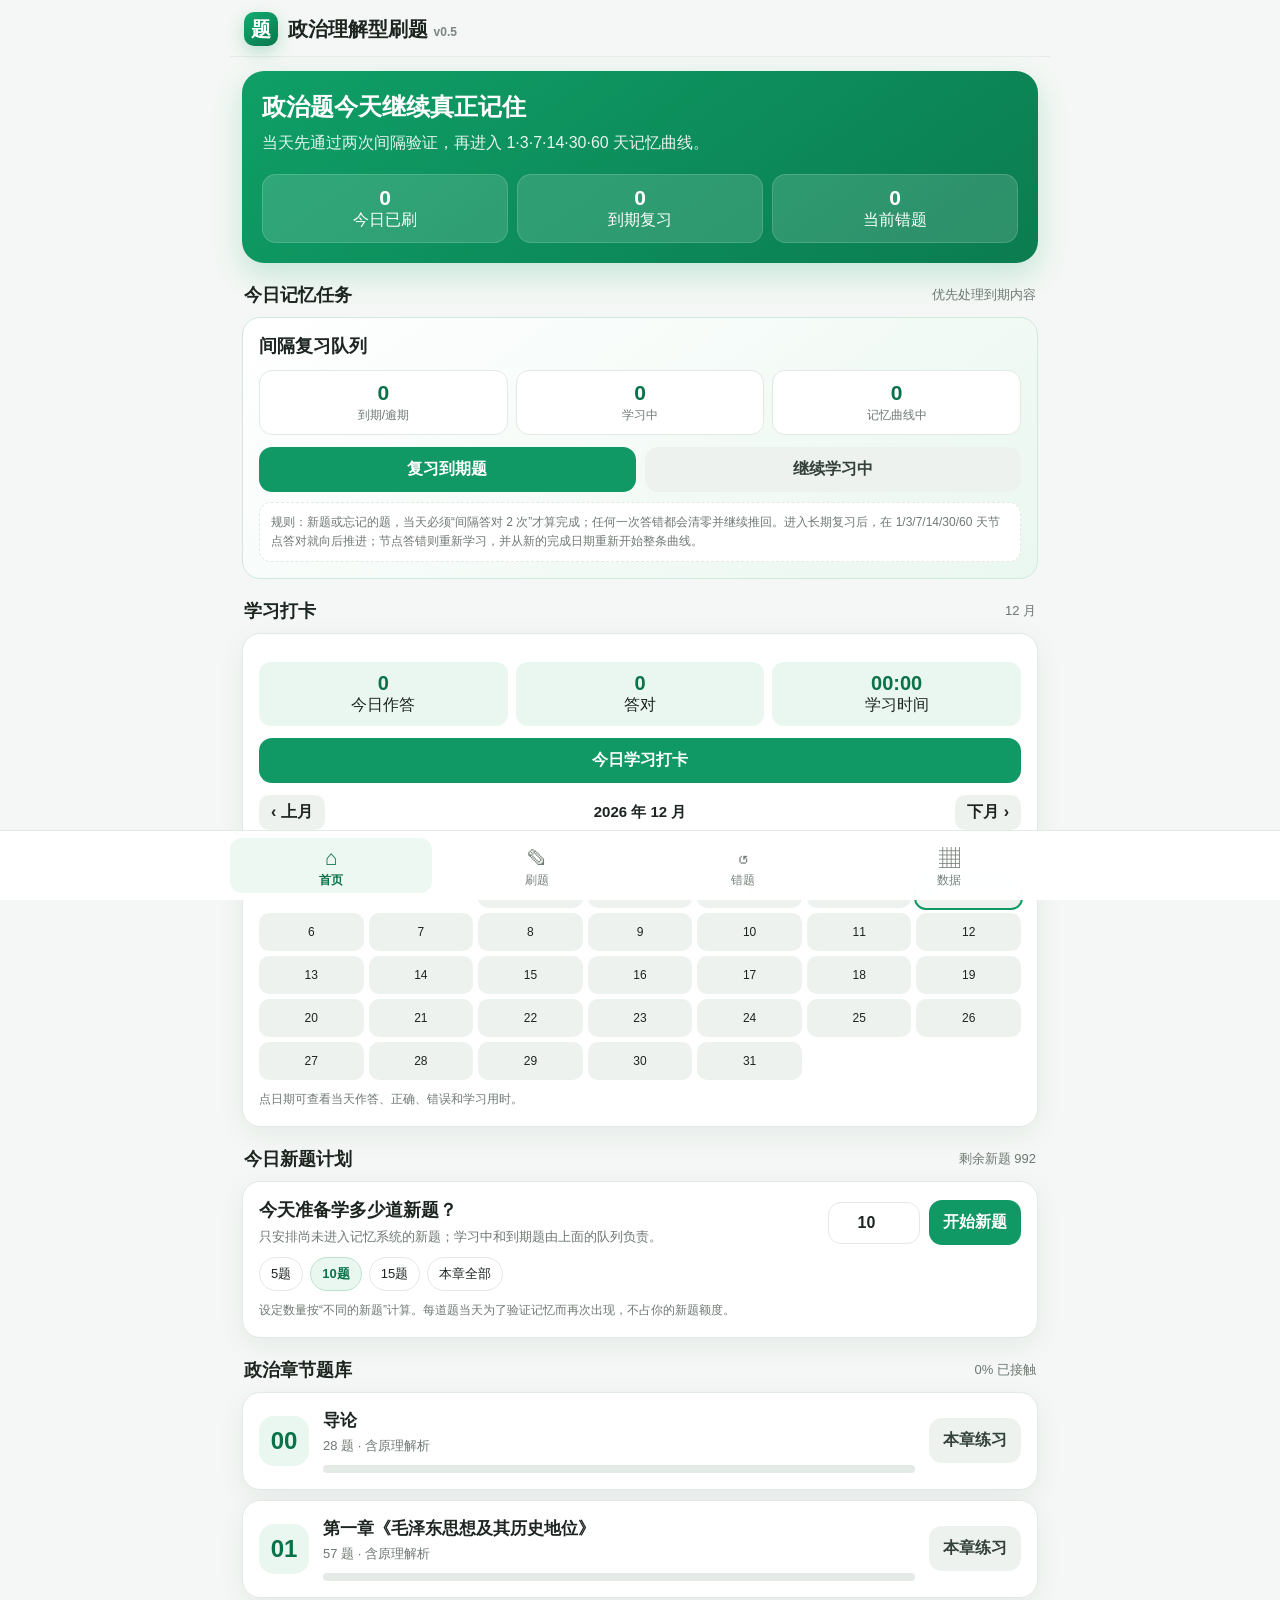
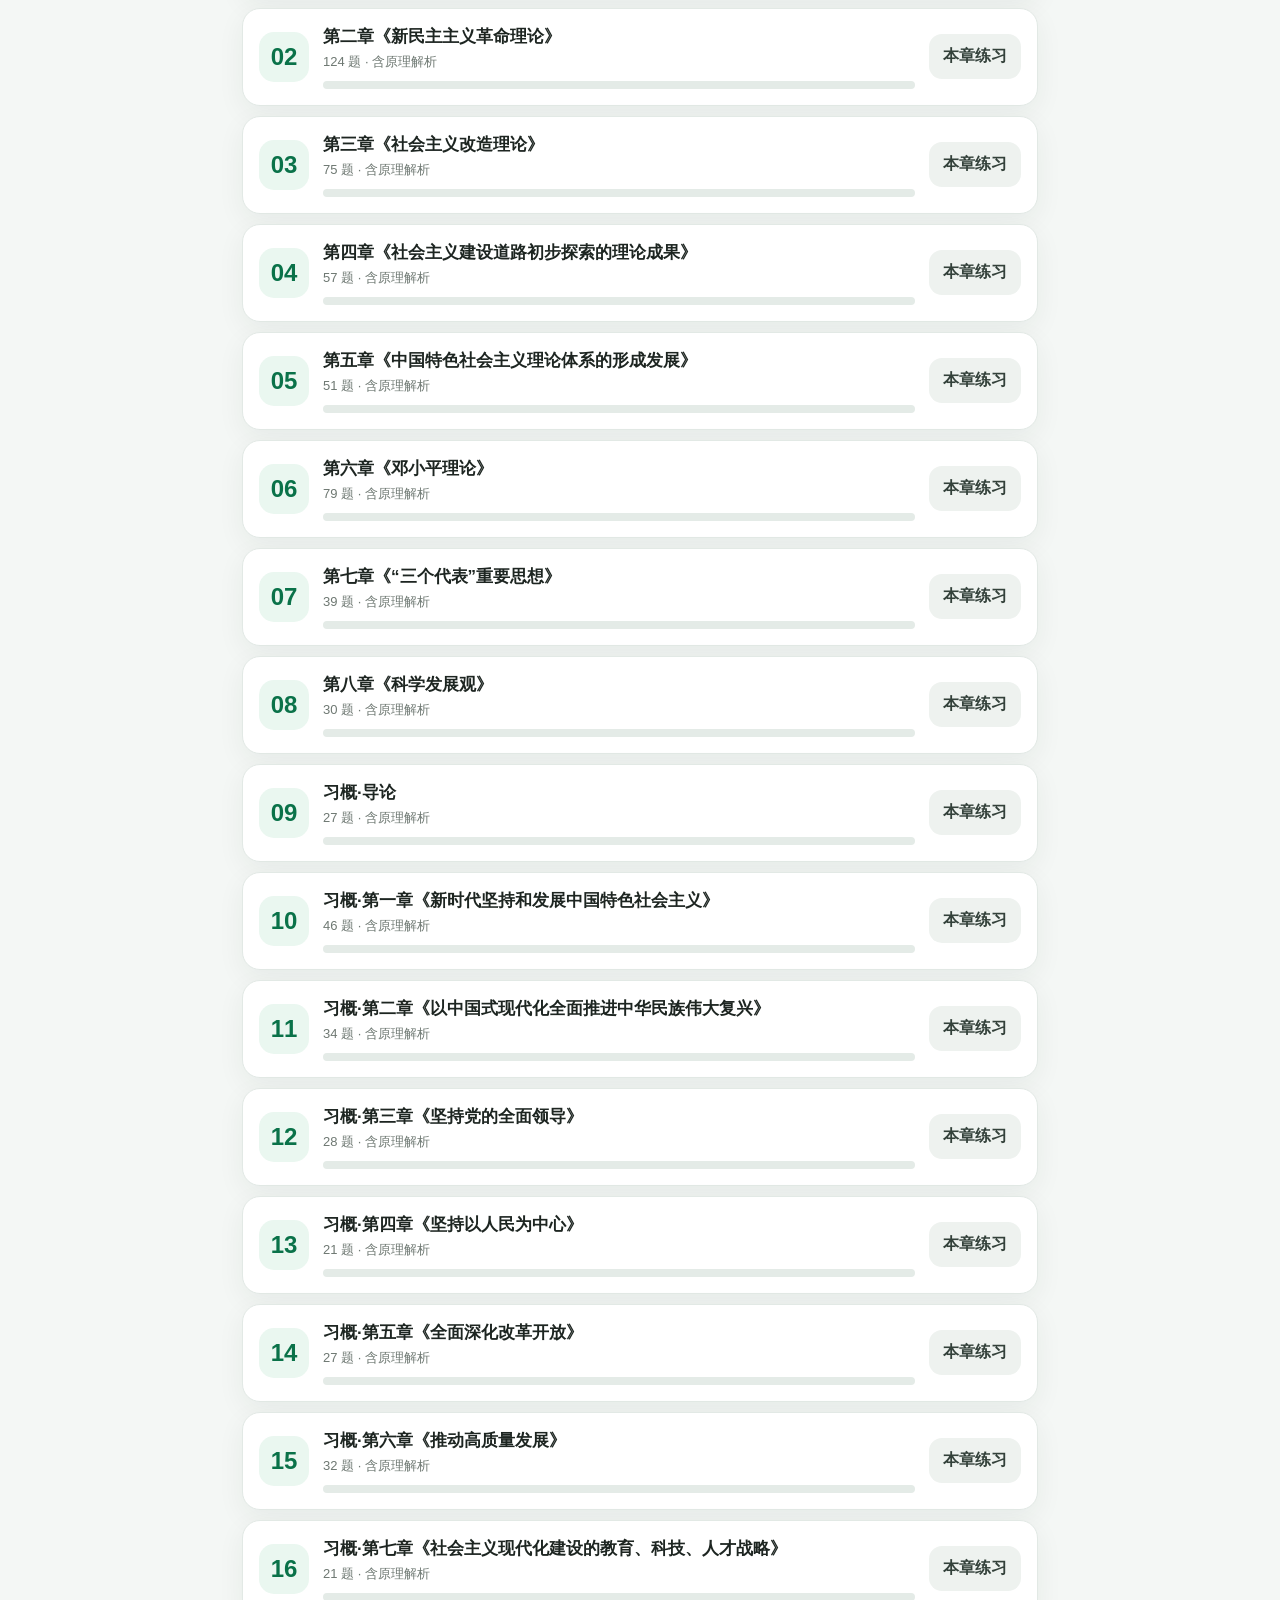
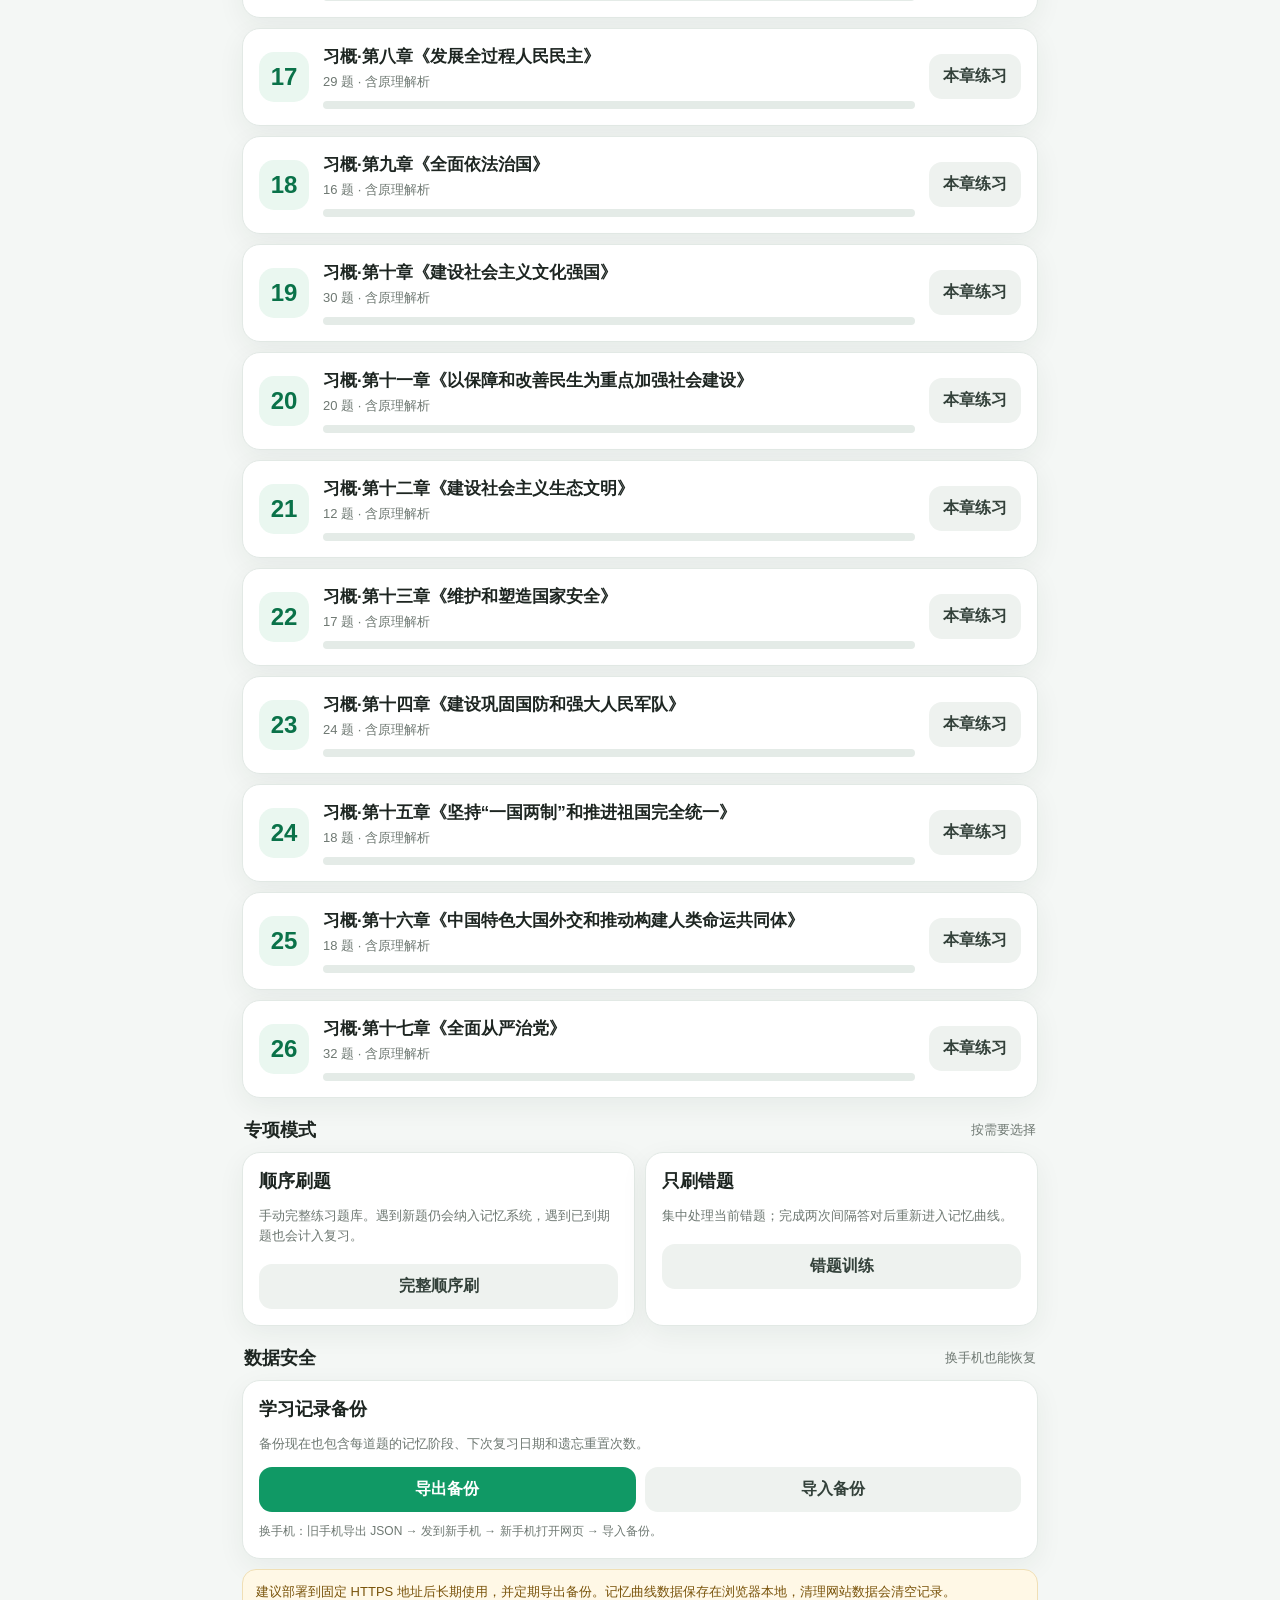
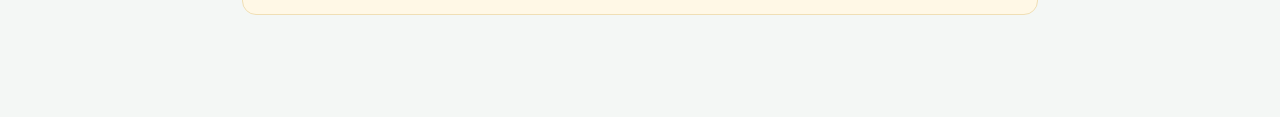
==== commit 9025051b: "Add Xi Jinping Thought chapters 4-17 (317 questions; total 992)" ====
--- a/politics-test/index.html
+++ b/politics-test/index.html
@@ -4084,9 +4084,7 @@
     "memory": "标准答案：BD。",
     "tag": "第3节 新民主主义革命的道路和基本经验",
     "source_no": 41
-  }
-,
-
+  },
   {
     "id": 210,
     "chapter": "第三章《社会主义改造理论》",
@@ -5511,9 +5509,7 @@
     "memory": "标准答案：ABCD。",
     "tag": "第3节 社会主义基本制度在中国的确立",
     "source_no": 9
-  }
-,
-
+  },
   {
     "id": 285,
     "chapter": "第四章《社会主义建设道路初步探索的理论成果》",
@@ -6596,9 +6592,7 @@
     "memory": "标准答案：ABC。",
     "tag": "第2节 初步探索的意义和经验教训",
     "source_no": 4
-  }
-,
-
+  },
   {
     "id": 342,
     "chapter": "第五章《中国特色社会主义理论体系的形成发展》",
@@ -7567,9 +7561,7 @@
     "memory": "标准答案：ABCD。",
     "tag": "第2节 中国特色社会主义理论体系形成发展过程",
     "source_no": 36
-  }
-,
-
+  },
   {
     "id": 393,
     "chapter": "第六章《邓小平理论》",
@@ -10381,9 +10373,7 @@
     "memory": "标准答案：ABCD。",
     "tag": "第3节 科学发展观的历史地位",
     "source_no": 5
-  }
-,
-
+  },
   {
     "id": 541,
     "chapter": "习概·导论",
@@ -10896,9 +10886,7 @@
     "memory": "标准答案：ABCD。",
     "tag": "导论",
     "source_no": 27
-  }
-,
-
+  },
   {
     "id": 568,
     "chapter": "习概·第一章《新时代坚持和发展中国特色社会主义》",
@@ -11981,9 +11969,7 @@
     "memory": "标准答案：C。",
     "tag": "第1节 中华民族近代以来最伟大的梦想",
     "source_no": 11
-  }
-,
-
+  },
   {
     "chapter": "习概·第二章《以中国式现代化全面推进中华民族伟大复兴》",
     "type": "choice",
@@ -12306,9 +12292,7 @@
     "tag": "第2节 中国式现代化是强国建设、民族复兴的唯一正确道路",
     "source_no": 8,
     "id": 641
-  }
-,
-
+  },
   {
     "chapter": "习概·第二章《以中国式现代化全面推进中华民族伟大复兴》",
     "type": "multi",
@@ -12631,9 +12615,7 @@
     "tag": "第1节 中国共产党领导是中国特色社会主义最本质的特征",
     "source_no": 11,
     "id": 658
-  }
-,
-
+  },
   {
     "chapter": "习概·第三章《坚持党的全面领导》",
     "type": "multi",
@@ -12956,6 +12938,6029 @@
     "tag": "第3节 健全和完善党的领导制度体系",
     "source_no": 10,
     "id": 675
+  },
+  {
+    "id": 676,
+    "chapter": "习概·第四章《坚持以人民为中心》",
+    "type": "choice",
+    "q": "新时代坚持和发展中国特色社会主义的根本立场，贯穿党治国理政全部活动的一条红线是（ ）",
+    "options": [
+      "A. 坚持以人民为中心",
+      "B. 坚持全面深化改革开放",
+      "C. 坚持健全社会主义保障体系",
+      "D. 坚持建设美丽中国"
+    ],
+    "answer": "A",
+    "principle": "参考答案：A。",
+    "why": "坚持以人民为中心是新时代坚持和发展中国特色社会主义的根本立场，是贯穿党治国理政全部活动的一条红线。",
+    "mistake": "",
+    "memory": "参考答案：A。",
+    "tag": "第1节 江山就是人民，人民就是江山",
+    "source_no": 1
+  },
+  {
+    "id": 677,
+    "chapter": "习概·第四章《坚持以人民为中心》",
+    "type": "choice",
+    "q": "从建党的开天辟地，到新中国成立的改天换地，到改革开放的翻天覆地，再到党的十八大以来党和国家取得历史性成就、发生历史性变革，根本原因就在于我们党（ ）",
+    "options": [
+      "A. 始终坚守初心和使命",
+      "B. 作出了正确决策部署",
+      "C. 健全了人民当家作主制度体系",
+      "D. 创造了经济发展奇迹"
+    ],
+    "answer": "A",
+    "principle": "参考答案：A。",
+    "why": "从建党的开天辟地，到新中国成立的改天换地，到改革开放的翻天覆地，再到党的十八大以来党和国家取得历史性成就、发生历史性变革，根本原因就在于我们党始终坚守初心和使命。",
+    "mistake": "",
+    "memory": "参考答案：A。",
+    "tag": "第1节 江山就是人民，人民就是江山",
+    "source_no": 2
+  },
+  {
+    "id": 678,
+    "chapter": "习概·第四章《坚持以人民为中心》",
+    "type": "choice",
+    "q": "党的百年历史，也是我们党不断保持党的先进性和纯洁性，不断防范被瓦解、被腐化的危险的历史。衡量党的先进性的根本标尺是（ ）",
+    "options": [
+      "A. 坚定理想信念宗旨",
+      "B. 加强自身建设，勇于自我革命",
+      "C. 坚持立党为公、执政为民，始终保持党同人民群众的血肉联系",
+      "D. 加强党的政治建设、思想建设、组织建设、作风建设、纪律建设、制度建设"
+    ],
+    "answer": "C",
+    "principle": "参考答案：C。",
+    "why": "衡量党的先进性的根本标尺是坚持立党为公、执政为民，始终保持党同人民群众的血肉联系。",
+    "mistake": "",
+    "memory": "参考答案：C。",
+    "tag": "第1节 江山就是人民，人民就是江山",
+    "source_no": 3
+  },
+  {
+    "id": 679,
+    "chapter": "习概·第四章《坚持以人民为中心》",
+    "type": "choice",
+    "q": "中国共产党的根本政治立场，我们党区别于其他政党的显著标志是（ ）",
+    "options": [
+      "A. 大局立场",
+      "B. 人民立场",
+      "C. 看齐立场",
+      "D. 核心立场"
+    ],
+    "answer": "B",
+    "principle": "参考答案：B。",
+    "why": "人民立场是中国共产党的根本政治立场，是我们党区别于其他政党的显著标志。",
+    "mistake": "",
+    "memory": "参考答案：B。",
+    "tag": "第1节 江山就是人民，人民就是江山",
+    "source_no": 4
+  },
+  {
+    "id": 680,
+    "chapter": "习概·第四章《坚持以人民为中心》",
+    "type": "multi",
+    "q": "只有不忘初心、牢记使命、永远奋斗，才能让中国共产党永远年轻。中国共产党的初心和使命是（ ）",
+    "options": [
+      "A. 为人民谋幸福",
+      "B. 为中华民族谋幸福",
+      "C. 为中国人民谋复兴",
+      "D. 为中华民族谋复兴"
+    ],
+    "answer": "AD",
+    "principle": "参考答案：AD。",
+    "why": "中国共产党的初心和使命是为人民谋幸福、为中华民族谋复兴。",
+    "mistake": "",
+    "memory": "参考答案：AD。",
+    "tag": "第1节 江山就是人民，人民就是江山",
+    "source_no": 5
+  },
+  {
+    "id": 681,
+    "chapter": "习概·第四章《坚持以人民为中心》",
+    "type": "multi",
+    "q": "人民是历史的创造者，是真正的英雄。下列说法正确的有（ ）",
+    "options": [
+      "A. 人民群众是社会变革的决定力量",
+      "B. 人民群众是社会物质财富的创造者",
+      "C. 人民群众是社会精神财富的创造者",
+      "D. 人民群众是中国特色社会主义事业的领导核心"
+    ],
+    "answer": "ABC",
+    "principle": "参考答案：ABC。",
+    "why": "人民群众是社会变革的决定力量，是社会物质财富的创造者，是社会精神财富的创造者。",
+    "mistake": "",
+    "memory": "参考答案：ABC。",
+    "tag": "第1节 江山就是人民，人民就是江山",
+    "source_no": 6
+  },
+  {
+    "id": 682,
+    "chapter": "习概·第四章《坚持以人民为中心》",
+    "type": "multi",
+    "q": "人民是党执政的最大底气，也是党执政最深厚的根基。人民立场是（ ）",
+    "options": [
+      "A. 中国共产党的根本政治立场",
+      "B. 我们党区别于其他政党的显著标志",
+      "C. 党执政兴国的第一要务",
+      "D. 实现党的全面领导的直接体现"
+    ],
+    "answer": "AB",
+    "principle": "参考答案：AB。",
+    "why": "人民立场是中国共产党的根本政治立场，是我们党区别于其他政党的显著标志。",
+    "mistake": "",
+    "memory": "参考答案：AB。",
+    "tag": "第1节 江山就是人民，人民就是江山",
+    "source_no": 7
+  },
+  {
+    "id": 683,
+    "chapter": "习概·第四章《坚持以人民为中心》",
+    "type": "multi",
+    "q": "人民是我们党的生命之根、执政之基、力量之源。下列说法正确的有（ ）",
+    "options": [
+      "A. 人民立场是中国共产党的根本政治立场",
+      "B. 人民立场是我们党区别于其他政党的显著标志",
+      "C. 人民是中国共产党执政的最大底气",
+      "D. 人民是党的工作的最高裁决者和最终评判者"
+    ],
+    "answer": "ABCD",
+    "principle": "参考答案：ABCD。",
+    "why": "人民是中国共产党执政的最大底气，是党的工作的最高裁决者和最终评判者。人民立场是中国共产党的根本政治立场，是我们党区别于其他政党的显著标志。",
+    "mistake": "",
+    "memory": "参考答案：ABCD。",
+    "tag": "第1节 江山就是人民，人民就是江山",
+    "source_no": 8
+  },
+  {
+    "id": 684,
+    "chapter": "习概·第四章《坚持以人民为中心》",
+    "type": "choice",
+    "q": "我们党百年奋斗的宝贵历史经验，新时代党治国理政的根本价值取向是（ ）",
+    "options": [
+      "A. 坚持人民至上",
+      "B. 坚持依法执政",
+      "C. 坚持以经济建设为中心",
+      "D. 坚持全面深化改革开放"
+    ],
+    "answer": "A",
+    "principle": "参考答案：A。",
+    "why": "坚持人民至上是我们党百年奋斗的宝贵历史经验，新时代党治国理政的根本价值取向。",
+    "mistake": "",
+    "memory": "参考答案：A。",
+    "tag": "第2节 坚持人民至上",
+    "source_no": 1
+  },
+  {
+    "id": 685,
+    "chapter": "习概·第四章《坚持以人民为中心》",
+    "type": "choice",
+    "q": "治国必先治党，党兴才能国强。党要始终把人民放在心中最高位置，树立正确的政绩观，检验工作的最终评判标准是（ ）",
+    "options": [
+      "A. 人民满不满意",
+      "B. 经济长快不快速",
+      "C. 生态环境是否改善",
+      "D. 基础干部满不满意"
+    ],
+    "answer": "A",
+    "principle": "参考答案：A。",
+    "why": "人民满不满意是检验工作的最终评判标准。",
+    "mistake": "",
+    "memory": "参考答案：A。",
+    "tag": "第2节 坚持人民至上",
+    "source_no": 2
+  },
+  {
+    "id": 686,
+    "chapter": "习概·第四章《坚持以人民为中心》",
+    "type": "choice",
+    "q": "我们党做好一切工作的价值取向和根本标准是（ ）",
+    "options": [
+      "A. 让经济发展",
+      "B. 生态环境改善",
+      "C. 让群众满意",
+      "D. 促进改革开放"
+    ],
+    "answer": "C",
+    "principle": "参考答案：C。",
+    "why": "我们党做好一切工作的价值取向和根本标准是让群众满意。",
+    "mistake": "",
+    "memory": "参考答案：C。",
+    "tag": "第2节 坚持人民至上",
+    "source_no": 3
+  },
+  {
+    "id": 687,
+    "chapter": "习概·第四章《坚持以人民为中心》",
+    "type": "choice",
+    "q": "我们党的生命线和根本工作路线，我们党永葆青春活力和战斗力的重要传家宝是（ ）",
+    "options": [
+      "A. 实事求是",
+      "B. 群众路线",
+      "C. 独立自主",
+      "D. 党的建设"
+    ],
+    "answer": "B",
+    "principle": "参考答案：B。",
+    "why": "群众路线是我们党的生命线和根本工作路线，是我们党永葆青春活力和战斗力的重要传家宝。",
+    "mistake": "",
+    "memory": "参考答案：B。",
+    "tag": "第3节 全面落实以人民为中心的发展思想",
+    "source_no": 1
+  },
+  {
+    "id": 688,
+    "chapter": "习概·第四章《坚持以人民为中心》",
+    "type": "choice",
+    "q": "我们党始终坚持的根本工作方法是（ ）",
+    "options": [
+      "A. 独立自主",
+      "B. 实事求是",
+      "C. 群众路线",
+      "D. 统一战线"
+    ],
+    "answer": "C",
+    "principle": "参考答案：C。",
+    "why": "群众路线是我们党始终坚持的根本工作方法。",
+    "mistake": "",
+    "memory": "参考答案：C。",
+    "tag": "第3节 全面落实以人民为中心的发展思想",
+    "source_no": 2
+  },
+  {
+    "id": 689,
+    "chapter": "习概·第四章《坚持以人民为中心》",
+    "type": "choice",
+    "q": "不论过去、现在和将来，我们都要坚持把群众路线贯彻到治国理政全部活动之中。贯彻群众路线的有效途径是（ ）",
+    "options": [
+      "A. 解放思想",
+      "B. 实事求是",
+      "C. 自我革命",
+      "D. 调查研究"
+    ],
+    "answer": "D",
+    "principle": "参考答案：D。",
+    "why": "调查研究是贯彻群众路线的有效途径。",
+    "mistake": "",
+    "memory": "参考答案：D。",
+    "tag": "第3节 全面落实以人民为中心的发展思想",
+    "source_no": 3
+  },
+  {
+    "id": 690,
+    "chapter": "习概·第四章《坚持以人民为中心》",
+    "type": "choice",
+    "q": "中国特色社会主义的本质要求，中国式现代化的重要特征是（ ）",
+    "options": [
+      "A. 人口规模巨大",
+      "B. 共同富裕",
+      "C. 物质文明和精神文明相协调",
+      "D. 人与自然和谐共生"
+    ],
+    "answer": "B",
+    "principle": "参考答案：B。",
+    "why": "共同富裕是中国特色社会主义的本质要求，是中国式现代化的重要特征。",
+    "mistake": "",
+    "memory": "参考答案：B。",
+    "tag": "第3节 全面落实以人民为中心的发展思想",
+    "source_no": 4
+  },
+  {
+    "id": 691,
+    "chapter": "习概·第四章《坚持以人民为中心》",
+    "type": "choice",
+    "q": "坚持以人民为中心的发展思想，真正做到发展成果由人民共享，就必须落实到扎实推进全体人民共同富裕上。共同富裕是（ ）",
+    "options": [
+      "A. 少数人的富裕",
+      "B. 人民群众物质生活和精神生活都富裕",
+      "C. 整齐划一的平均主义",
+      "D. 所有地区同时达到一个富裕标准"
+    ],
+    "answer": "B",
+    "principle": "参考答案：B。",
+    "why": "共同富裕是人民群众物质生活和精神生活都富裕。",
+    "mistake": "",
+    "memory": "参考答案：B。",
+    "tag": "第3节 全面落实以人民为中心的发展思想",
+    "source_no": 5
+  },
+  {
+    "id": 692,
+    "chapter": "习概·第四章《坚持以人民为中心》",
+    "type": "multi",
+    "q": "党的领导工作的正确方法就是（ ）",
+    "options": [
+      "A. 将群众意见集中起来形成正确的决策",
+      "B. 到群众中宣传解释",
+      "C. 将决策化为群众的行动",
+      "D. 在群众实践中检验这些决策是否正确"
+    ],
+    "answer": "ABCD",
+    "principle": "参考答案：ABCD。",
+    "why": "党的领导工作的正确方法就是将群众意见集中起来形成正确的决策，到群众中宣传解释，将决策化为群众的行动，在群众实践中检验这些决策是否正确。",
+    "mistake": "",
+    "memory": "参考答案：ABCD。",
+    "tag": "第3节 全面落实以人民为中心的发展思想",
+    "source_no": 6
+  },
+  {
+    "id": 693,
+    "chapter": "习概·第四章《坚持以人民为中心》",
+    "type": "multi",
+    "q": "坚持以人民为中心的发展思想，不是一句空洞口号，不能只停留在口头上、止步于思想环节。为人民造福，就要（ ）",
+    "options": [
+      "A. 落实到新时代中国特色社会主义的各项事业、全部工作之中",
+      "B. 着力解决好人民群众最关心最直接最现实的利益问题",
+      "C. 一件事情接着一件事情办",
+      "D. 一年接着一年干"
+    ],
+    "answer": "ABCD",
+    "principle": "参考答案：ABCD。",
+    "why": "为人民造福，就要落实到新时代中国特色社会主义的各项事业、全部工作之中，着力解决好人民群众最关心最直接最现实的利益问题，一件事情接着一件事情办，一年接着一年干。",
+    "mistake": "",
+    "memory": "参考答案：ABCD。",
+    "tag": "第3节 全面落实以人民为中心的发展思想",
+    "source_no": 7
+  },
+  {
+    "id": 694,
+    "chapter": "习概·第四章《坚持以人民为中心》",
+    "type": "multi",
+    "q": "共同富裕是中国特色社会主义的本质要求，是中国式现代化的重要特征。共同富裕是（ ）",
+    "options": [
+      "A. 全体人民共同富裕",
+      "B. 人民群众物质生活和精神生活都富裕",
+      "C. 整齐划一的平均主义",
+      "D. 所有人都同时富裕"
+    ],
+    "answer": "AB",
+    "principle": "参考答案：AB。",
+    "why": "共同富裕是全体人民共同富裕，是人民群众物质生活和精神生活都富裕。",
+    "mistake": "",
+    "memory": "参考答案：AB。",
+    "tag": "第3节 全面落实以人民为中心的发展思想",
+    "source_no": 8
+  },
+  {
+    "id": 695,
+    "chapter": "习概·第四章《坚持以人民为中心》",
+    "type": "multi",
+    "q": "扎实推进共同富裕，必须坚持正确的原则和科学的思路。促进共同富裕原则有（ ）",
+    "options": [
+      "A. 要把握好鼓励勤劳创新致富",
+      "B. 坚持基本经济制度",
+      "C. 尽力而为量力而行",
+      "D. 坚持循序渐进"
+    ],
+    "answer": "ABCD",
+    "principle": "参考答案：ABCD。",
+    "why": "扎实推进共同富裕，必须坚持正确的原则和科学的思路。促进共同富裕原则有要把握好鼓励勤劳创新致富、坚持基本经济制度、尽力而为量力而行、坚持循序渐进。",
+    "mistake": "",
+    "memory": "参考答案：ABCD。",
+    "tag": "第3节 全面落实以人民为中心的发展思想",
+    "source_no": 9
+  },
+  {
+    "id": 696,
+    "chapter": "习概·第四章《坚持以人民为中心》",
+    "type": "multi",
+    "q": "坚持以人民为中心的发展思想，真正做到发展成果由人民共享，就必须落实到扎实推进全体人民共同富裕上，在推动共同富裕过程中促进人的全面发展。共同富裕（ ）",
+    "options": [
+      "A. 是中国特色社会主义的本质要求",
+      "B. 是中国式现代化的重要特征",
+      "C. 是全体人民共同富裕",
+      "D. 不仅是经济问题，而且是关系党的执政基础的重大政治问题"
+    ],
+    "answer": "ABCD",
+    "principle": "参考答案：ABCD。",
+    "why": "共同富裕是中国特色社会主义的本质要求，是中国式现代化的重要特征，是全体人民共同富裕，它不仅是经济问题，而且是关系党的执政基础的重大政治问题。",
+    "mistake": "",
+    "memory": "参考答案：ABCD。",
+    "tag": "第3节 全面落实以人民为中心的发展思想",
+    "source_no": 10
+  },
+  {
+    "id": 697,
+    "chapter": "习概·第五章《全面深化改革开放》",
+    "type": "choice",
+    "q": "决定当代中国命运的关键一招，也是决定实现“两个人一百年”奋斗目标、实现中华民族伟大复兴的中国梦的关键一招是（ ）",
+    "options": [
+      "A. 全面深化改革",
+      "B. 全面依法治国",
+      "C. 全面从严治党",
+      "D. 改革开放"
+    ],
+    "answer": "D",
+    "principle": "参考答案：D。",
+    "why": "改革开放是决定当代中国命运的关键一招，也是决定实现“两个一百年”奋斗目标、实现中华民族伟大复兴的中国梦的关键一招。",
+    "mistake": "",
+    "memory": "参考答案：D。",
+    "tag": "第1节 改革开放是决定当代中国命运的关键一招",
+    "source_no": 1
+  },
+  {
+    "id": 698,
+    "chapter": "习概·第五章《全面深化改革开放》",
+    "type": "choice",
+    "q": "作出全面深化改革决定的会议是（ ）",
+    "options": [
+      "A. 党的十八届三中全会",
+      "B. 党的十八届四中全会",
+      "C. 党的十九届三中全会",
+      "D. 党的十九届四中全会"
+    ],
+    "answer": "A",
+    "principle": "参考答案：A。",
+    "why": "十八届三中全会作出全面深化改革决定。",
+    "mistake": "",
+    "memory": "参考答案：A。",
+    "tag": "第1节 改革开放是决定当代中国命运的关键一招",
+    "source_no": 2
+  },
+  {
+    "id": 699,
+    "chapter": "习概·第五章《全面深化改革开放》",
+    "type": "choice",
+    "q": "作出实行改革开放的历史性决策，推动我国社会主义事业进入新时期是（ ）",
+    "options": [
+      "A. 十一届三中全会",
+      "B. 十一届六中全会",
+      "C. 十八届三中全会",
+      "D. 七届二中全会"
+    ],
+    "answer": "A",
+    "principle": "参考答案：A。",
+    "why": "十一届三中全会作出实行改革开放的历史性决策，推动我国社会主义事业进入新时期。",
+    "mistake": "",
+    "memory": "参考答案：A。",
+    "tag": "第1节 改革开放是决定当代中国命运的关键一招",
+    "source_no": 3
+  },
+  {
+    "id": 700,
+    "chapter": "习概·第五章《全面深化改革开放》",
+    "type": "choice",
+    "q": "新时代坚持和发展中国特色社会主义，实现“两个人一百年”奋斗目标、实现中华民族伟大复兴，强大动力是（ ）",
+    "options": [
+      "A. 改革开放",
+      "B. 自我革命",
+      "C. 从严治党",
+      "D. 依法治国"
+    ],
+    "answer": "A",
+    "principle": "参考答案：A。",
+    "why": "新时代坚持和发展中国特色社会主义，实现“两个一百年”奋斗目标、实现中华民族伟大复兴，强大动力是改革开放。",
+    "mistake": "",
+    "memory": "参考答案：A。",
+    "tag": "第1节 改革开放是决定当代中国命运的关键一招",
+    "source_no": 4
+  },
+  {
+    "id": 701,
+    "chapter": "习概·第五章《全面深化改革开放》",
+    "type": "choice",
+    "q": "坚持全面深化改革，必须有利于进一步解放思想、进一步解放和发展社会生产力、进一步解放和增强社会活力。这三个“进一步解放”既是改革的目的，又是改革的条件。改革开放的鲜明特征和首要任务是（ ）",
+    "options": [
+      "A. 解放和发展社会生产力",
+      "B. 解放思想",
+      "C. 增进人民福祉",
+      "D. 解放和增强社会活力"
+    ],
+    "answer": "A",
+    "principle": "参考答案：A。",
+    "why": "解放和发展社会生产力是改革开放的鲜明特征和首要任务。",
+    "mistake": "",
+    "memory": "参考答案：A。",
+    "tag": "第1节 改革开放是决定当代中国命运的关键一招",
+    "source_no": 5
+  },
+  {
+    "id": 702,
+    "chapter": "习概·第五章《全面深化改革开放》",
+    "type": "multi",
+    "q": "只有社会主义才能救中国，只有改革开放才能发展中国、发展社会主义。改革开放是（ ）",
+    "options": [
+      "A. 决定当代中国命运的关键一招",
+      "B. 决定实现“两个人一百年”奋斗目标、实现中华民族伟大复兴的关键一招",
+      "C. 坚持和发展中国特色社会主义的必由之路",
+      "D. 中国共产党的根本政治立场"
+    ],
+    "answer": "ABC",
+    "principle": "参考答案：ABC。",
+    "why": "改革开放是决定当代中国命运的关键一招，是决定实现“两个一百年”奋斗目标、实现中华民族伟大复兴的关键一招，是坚持和发展中国特色社会主义必由之路。",
+    "mistake": "",
+    "memory": "参考答案：ABC。",
+    "tag": "第1节 改革开放是决定当代中国命运的关键一招",
+    "source_no": 6
+  },
+  {
+    "id": 703,
+    "chapter": "习概·第五章《全面深化改革开放》",
+    "type": "multi",
+    "q": "我们改革开放是有方向、有立场、有原则的。改什么、怎么改，其根本标准是（ ）",
+    "options": [
+      "A. 是否有利于坚持和改善党的全面领导",
+      "B. 是否有利于坚持和完善中国特色社会主义制度",
+      "C. 是否有利于坚持以人民为中心，促进社会公平正义、增进人民福祉",
+      "D. 是否有利于进一步解放思想、进一步解放和发展社会生产力、进一步解放和增强社会活力"
+    ],
+    "answer": "AB",
+    "principle": "参考答案：AB。",
+    "why": "我们改革开放是有方向、有立场、有原则的。改什么、怎么改，其根本标准是是否有利于坚持和改善党的全面领导，是否有利于坚持和完善中国特色社会主义制度。",
+    "mistake": "",
+    "memory": "参考答案：AB。",
+    "tag": "第1节 改革开放是决定当代中国命运的关键一招",
+    "source_no": 7
+  },
+  {
+    "id": 704,
+    "chapter": "习概·第五章《全面深化改革开放》",
+    "type": "multi",
+    "q": "坚持改革的正确方向，最核心的是在改革中（ ）",
+    "options": [
+      "A. 坚持和改善党的领导",
+      "B. 坚持和完善中国特色社会主义制度",
+      "C. 坚持和完善人民代表大会制度",
+      "D. 坚持和完善中国共产党领导的多党制度"
+    ],
+    "answer": "AB",
+    "principle": "参考答案：AB。",
+    "why": "坚持改革的正确方向，最核心的是在改革中坚持和改善党的领导、坚持和完善中国特色社会主义制度。",
+    "mistake": "",
+    "memory": "参考答案：AB。",
+    "tag": "第1节 改革开放是决定当代中国命运的关键一招",
+    "source_no": 8
+  },
+  {
+    "id": 705,
+    "chapter": "习概·第五章《全面深化改革开放》",
+    "type": "multi",
+    "q": "新时代全面深化改革开放，就其艰巨性、复杂性和系统性来说，是一场深刻的革命。全面深化改革开放是涉险滩、闯难关的变革，必须（ ）",
+    "options": [
+      "A. 勇于破除一切不合时宜的思维定势和固有观念",
+      "B. 勇于打破部门利益、行业利益、本位思想",
+      "C. 勇于跳出条条框框限制",
+      "D. 勇于破解我国开放型经济体制建设中的突出问题"
+    ],
+    "answer": "ABCD",
+    "principle": "参考答案：ABCD。",
+    "why": "全面深化改革开放是涉险滩、闯难关的变革，必须勇于破除一切不合时宜的思维定势和固有观念，必须勇于打破部门利益、行业利益、本位思想，必须勇于跳出条条框框限制，必须勇于破解我国开放型经济体制建设中的突出问题。",
+    "mistake": "",
+    "memory": "参考答案：ABCD。",
+    "tag": "第1节 改革开放是决定当代中国命运的关键一招",
+    "source_no": 9
+  },
+  {
+    "id": 706,
+    "chapter": "习概·第五章《全面深化改革开放》",
+    "type": "multi",
+    "q": "中国要前进，必须全面深化改革开放。全面深化改革开放是一场（ ）",
+    "options": [
+      "A. 思想理论的深刻变革",
+      "B. 改革组织方式的深刻变革",
+      "C. 国家制度和治理体系的深刻变革",
+      "D. 人民广泛参与的深刻变革"
+    ],
+    "answer": "ABCD",
+    "principle": "参考答案：ABCD。",
+    "why": "全面深化改革开放是一场思想理论的深刻变革、改革组织方式的深刻变革、国家制度和治理体系的深刻变革、人民广泛参与的深刻变革。",
+    "mistake": "",
+    "memory": "参考答案：ABCD。",
+    "tag": "第1节 改革开放是决定当代中国命运的关键一招",
+    "source_no": 10
+  },
+  {
+    "id": 707,
+    "chapter": "习概·第五章《全面深化改革开放》",
+    "type": "multi",
+    "q": "习近平指出，改革的目的，改革的条件是（ ）",
+    "options": [
+      "A. 进一步坚持和改善党的领导",
+      "B. 进一步解放思想",
+      "C. 进一步解放和发展生产力",
+      "D. 进一步解放和增强社会活力"
+    ],
+    "answer": "BCD",
+    "principle": "参考答案：BCD。",
+    "why": "“三个进一步解放”既是改革的目的，又是改革的条件，即必须有利于进一步解放思想、进一步解放和发展社会生产力、进一步解放和增强社会活力。",
+    "mistake": "",
+    "memory": "参考答案：BCD。",
+    "tag": "第1节 改革开放是决定当代中国命运的关键一招",
+    "source_no": 11
+  },
+  {
+    "id": 708,
+    "chapter": "习概·第五章《全面深化改革开放》",
+    "type": "multi",
+    "q": "牢牢把握全面深化改革开放的正确方向，必须有利于进一步解放思想、进一步解放和发展社会生产力、进一步解放和增强社会活力。下列说法正确的有（ ）",
+    "options": [
+      "A. “三个进一步解放”既是改革的目的，又是改革的条件",
+      "B. 解放思想是新时代全面深化改革开放的思想前提",
+      "C. 解放和发展生产力是改革开放的鲜明特征和首要任务",
+      "D. 解放和增强社会活力是社会主义改革的内在要求和根本目的"
+    ],
+    "answer": "ABCD",
+    "principle": "参考答案：ABCD。",
+    "why": "“三个进一步解放”既是改革的目的，又是改革的条件，解放思想是新时代全面深化改革开放的思想前提，解放和发展生产力是改革开放的鲜明特征和首要任务，解放和增强社会活力是社会主义改革的内在要求和基本目的。",
+    "mistake": "",
+    "memory": "参考答案：ABCD。",
+    "tag": "第1节 改革开放是决定当代中国命运的关键一招",
+    "source_no": 12
+  },
+  {
+    "id": 709,
+    "chapter": "习概·第五章《全面深化改革开放》",
+    "type": "choice",
+    "q": "十八届三中全会确定了全面深化改革的总目标。全面深化改革总目标中，规定了改革的根本方向是（ ）",
+    "options": [
+      "A. 完善和发展中国特色社会主义制度",
+      "B. 建设中国特色社会主义法治体系",
+      "C. 推进国家治理体系和治理能力现代化",
+      "D. 建设社会主义法治国家"
+    ],
+    "answer": "A",
+    "principle": "参考答案：A。",
+    "why": "完善和发展中国特色社会主义制度规定了改革的根本方向。",
+    "mistake": "",
+    "memory": "参考答案：A。",
+    "tag": "第2节 统筹推进各领域各方面改革开放",
+    "source_no": 1
+  },
+  {
+    "id": 710,
+    "chapter": "习概·第五章《全面深化改革开放》",
+    "type": "choice",
+    "q": "改革开放是全新的事业，没有现成的方案和经验可以借鉴，必须在实践中探索。在这一进程中，富有中国特色、符合中国国情的改革方法是（ ）",
+    "options": [
+      "A. 摸着石头过河",
+      "B. 顶层设计",
+      "C. 胆子要大，步子要稳",
+      "D. 坚持重大改革于法有据"
+    ],
+    "answer": "A",
+    "principle": "参考答案：A。",
+    "why": "摸着石头过河是富有中国特色、符合中国国情的改革方法。",
+    "mistake": "",
+    "memory": "参考答案：A。",
+    "tag": "第2节 统筹推进各领域各方面改革开放",
+    "source_no": 2
+  },
+  {
+    "id": 711,
+    "chapter": "习概·第五章《全面深化改革开放》",
+    "type": "choice",
+    "q": "全面深化改革总目标是一个内涵丰富的有机整体，明确了改革的鲜明指向和时代要求是（ ）",
+    "options": [
+      "A. 完善和发展中国特色社会主义制度",
+      "B. 建设中国特色社会主义法治体系",
+      "C. 推进国家治理体系和治理能力现代化",
+      "D. 建设社会主义法治国家"
+    ],
+    "answer": "C",
+    "principle": "参考答案：C。",
+    "why": "推进国家治理体系和治理能力现代化明确了改革的鲜明指向和时代要求。",
+    "mistake": "",
+    "memory": "参考答案：C。",
+    "tag": "第2节 统筹推进各领域各方面改革开放",
+    "source_no": 3
+  },
+  {
+    "id": 712,
+    "chapter": "习概·第五章《全面深化改革开放》",
+    "type": "choice",
+    "q": "改革发展稳定是我国社会主义现代化建设的三个重要支点。处理改革、发展、稳定关系的重要结合点是（ ）",
+    "options": [
+      "A. 在社会稳定中推进改革发展",
+      "B. 通过改革发展促进社会稳定",
+      "C. 不断改善人民生活",
+      "D. 改革的力度、发展的速度和社会可以承受的程度统一起来"
+    ],
+    "answer": "C",
+    "principle": "参考答案：C。",
+    "why": "不断改善人民生活是处理改革、发展、稳定关系的重要结合点。",
+    "mistake": "",
+    "memory": "参考答案：C。",
+    "tag": "第2节 统筹推进各领域各方面改革开放",
+    "source_no": 4
+  },
+  {
+    "id": 713,
+    "chapter": "习概·第五章《全面深化改革开放》",
+    "type": "choice",
+    "q": "统筹推进各领域各方面改革开放，必须坚持的引领是（ ）",
+    "options": [
+      "A. 全面深化改革的总目标",
+      "B. 制度建设",
+      "C. 经济体制改革",
+      "D. 重要领域和关键环节改革"
+    ],
+    "answer": "A",
+    "principle": "参考答案：A。",
+    "why": "统筹推进各领域各方面改革开放，必须坚持以全面深化改革的总目标为引领。",
+    "mistake": "",
+    "memory": "参考答案：A。",
+    "tag": "第2节 统筹推进各领域各方面改革开放",
+    "source_no": 5
+  },
+  {
+    "id": 714,
+    "chapter": "习概·第五章《全面深化改革开放》",
+    "type": "choice",
+    "q": "全面深化改革开放，不是某个领域某个方面的变革，而是涉及党和国家事业发展全局的体制机制变革。全面深化改革开放的主线是（ ）",
+    "options": [
+      "A. 全面深化改革的总目标",
+      "B. 制度建设",
+      "C. 经济体制改革",
+      "D. 重要领域和关键环节改革"
+    ],
+    "answer": "B",
+    "principle": "参考答案：B。",
+    "why": "全面深化改革开放的主线是制度建设。",
+    "mistake": "",
+    "memory": "参考答案：B。",
+    "tag": "第2节 统筹推进各领域各方面改革开放",
+    "source_no": 6
+  },
+  {
+    "id": 715,
+    "chapter": "习概·第五章《全面深化改革开放》",
+    "type": "choice",
+    "q": "中国特色社会主义制度是党和人民在长期实践探索中形成的科学制度体系。中国特色社会主义制度及其执行能力的集中体现是（ ）",
+    "options": [
+      "A. 党的领导",
+      "B. 国家制度体系",
+      "C. 法律法规体系",
+      "D. 国家治理体系和治理能力"
+    ],
+    "answer": "D",
+    "principle": "参考答案：D。",
+    "why": "国家治理体系和治理能力是中国特色社会主义制度及其执行能力的集中体现。",
+    "mistake": "",
+    "memory": "参考答案：D。",
+    "tag": "第2节 统筹推进各领域各方面改革开放",
+    "source_no": 7
+  },
+  {
+    "id": 716,
+    "chapter": "习概·第五章《全面深化改革开放》",
+    "type": "multi",
+    "q": "党的十八届三中全会通过了《中共中央关于全面深化改革若干重大问题的决定》，对全面深化改革作出了战略部署，提出了全面深化改革的总目标是（ ）",
+    "options": [
+      "A. 完善和发展中国特色社会主义制度",
+      "B. 建设中国特色社会主义法治体系",
+      "C. 推进国家治理体系和治理能力现代化",
+      "D. 建设社会主义法治国家"
+    ],
+    "answer": "AC",
+    "principle": "参考答案：AC。",
+    "why": "全面深化改革的总目标是完善和发展中国特色社会主义制度、推进国家治理体系和治理能力现代化。",
+    "mistake": "",
+    "memory": "参考答案：AC。",
+    "tag": "第2节 统筹推进各领域各方面改革开放",
+    "source_no": 8
+  },
+  {
+    "id": 717,
+    "chapter": "习概·第五章《全面深化改革开放》",
+    "type": "multi",
+    "q": "正确处理好改革发展稳定的关系，是我国改革开放的一条重要经验。下列说法正确的有（ ）",
+    "options": [
+      "A. 改革发展稳定是我国社会主义现代化建设的三个重要支点",
+      "B. 改革是经济社会发展的强大动力",
+      "C. 发展是解决一切经济社会问题的关键",
+      "D. 稳定是改革发展的前提"
+    ],
+    "answer": "ABCD",
+    "principle": "参考答案：ABCD。",
+    "why": "改革发展稳定是我国社会主义现代化建设的三个重要支点，改革是经济社会发展的强大动力，发展是解决一切经济社会问题的关键，稳定是改革发展的前提。",
+    "mistake": "",
+    "memory": "参考答案：ABCD。",
+    "tag": "第2节 统筹推进各领域各方面改革开放",
+    "source_no": 9
+  },
+  {
+    "id": 718,
+    "chapter": "习概·第五章《全面深化改革开放》",
+    "type": "multi",
+    "q": "新时代全面深化改革具有全面性、系统性、整体性的鲜明特点，必须将其作为一个系统工程来把握，统筹推进各领域各方面改革开放，必须（ ）",
+    "options": [
+      "A. 以全面深化改革总目标为引领",
+      "B. 以制度建设为主线",
+      "C. 以经济体制改革为重点",
+      "D. 以重要领域和关键环节改革为突破口"
+    ],
+    "answer": "ABCD",
+    "principle": "参考答案：ABCD。",
+    "why": "新时代全面深化改革具有全面性、系统性、整体性的鲜明特点，必须将其作为一个系统工程来把握，统筹推进各领域各方面改革开放，必须以全面深化改革总目标为引领，以制度建设为主线，以经济体制改革为重点，以重要领域和关键环节改革为突破口。",
+    "mistake": "",
+    "memory": "参考答案：ABCD。",
+    "tag": "第2节 统筹推进各领域各方面改革开放",
+    "source_no": 10
+  },
+  {
+    "id": 719,
+    "chapter": "习概·第五章《全面深化改革开放》",
+    "type": "choice",
+    "q": "在全面建设社会主义现代化国家新征程中，根本动力是（ ）",
+    "options": [
+      "A. 改革开放",
+      "B. 全面依法治国",
+      "C. 全面从严治党",
+      "D. 全面建成小康社会"
+    ],
+    "answer": "A",
+    "principle": "参考答案：A。",
+    "why": "在全面建设社会主义现代化国家新征程中，根本动力是改革开放。",
+    "mistake": "",
+    "memory": "参考答案：A。",
+    "tag": "第3节 将改革开放进行到底",
+    "source_no": 1
+  },
+  {
+    "id": 720,
+    "chapter": "习概·第五章《全面深化改革开放》",
+    "type": "choice",
+    "q": "中国特色社会主义是社会主义，这条路走得对、走得通、走得好。新时代坚持和发展中国特色社会主义的根本动力是（ ）",
+    "options": [
+      "A. 全面深化改革开放",
+      "B. 发展社会主义民主",
+      "C. 健全社会保障体系",
+      "D. 建设美丽中国"
+    ],
+    "answer": "A",
+    "principle": "参考答案：A。",
+    "why": "新时代坚持和发展中国特色社会主义的根本动力是全面深化改革开放。",
+    "mistake": "",
+    "memory": "参考答案：A。",
+    "tag": "第3节 将改革开放进行到底",
+    "source_no": 2
+  },
+  {
+    "id": 721,
+    "chapter": "习概·第五章《全面深化改革开放》",
+    "type": "multi",
+    "q": "实践发展永无止境，解放思想永无止境，改革开放也永无止境，停顿和倒退没有出路。改革开放永无止境是（ ）",
+    "options": [
+      "A. 新时代党治国理政的根本价值取向",
+      "B. 社会基本矛盾运动规律的深刻反映",
+      "C. 总结世界社会主义实践经验得出的重要结论",
+      "D. 推进党和人民事业发展必然要求"
+    ],
+    "answer": "BCD",
+    "principle": "参考答案：BCD。",
+    "why": "改革开放永无止境是社会基本矛盾运动规律的深刻反映，是总结世界社会主义实践经验得出的重要结论，是推进党和人民事业发展必然要求。",
+    "mistake": "",
+    "memory": "参考答案：BCD。",
+    "tag": "第3节 将改革开放进行到底",
+    "source_no": 3
+  },
+  {
+    "id": 722,
+    "chapter": "习概·第五章《全面深化改革开放》",
+    "type": "multi",
+    "q": "我们要扎实推进高水平对外开放，既用好全球市场和资源发展自己，又推动世界共同发展。坚定不移扩大高水平对外开放，就要（ ）",
+    "options": [
+      "A. 以国内大循环吸引全球资源要素，提升贸易投资合作质量和水平",
+      "B. 深化贸易投资领域体制机制改革",
+      "C. 推动货物贸易优化升级",
+      "D. 深度参与全球产业分工和合作"
+    ],
+    "answer": "ABCD",
+    "principle": "参考答案：ABCD。",
+    "why": "坚定不移扩大高水平对外开放，就要以国内大循环吸引全球资源要素，提升贸易投资合作质量和水平，深化贸易投资领域体制机制改革，推动货物贸易优化升级，深度参与全球产业分工和合作。",
+    "mistake": "",
+    "memory": "参考答案：ABCD。",
+    "tag": "第3节 将改革开放进行到底",
+    "source_no": 4
+  },
+  {
+    "id": 723,
+    "chapter": "习概·第五章《全面深化改革开放》",
+    "type": "multi",
+    "q": "中国的发展离不开世界，世界的繁荣也需要中国。中国对外开放，是（ ）",
+    "options": [
+      "A. 要一家唱独角戏",
+      "B. 要欢迎各方共同参与",
+      "C. 要支持各国共同发展",
+      "D. 要建设各国共享的百花园"
+    ],
+    "answer": "BCD",
+    "principle": "参考答案：BCD。",
+    "why": "中国对外开放，是要欢迎各方共同参与，要支持各国共同发展，要建设各国共享的百花园。",
+    "mistake": "",
+    "memory": "参考答案：BCD。",
+    "tag": "第3节 将改革开放进行到底",
+    "source_no": 5
+  },
+  {
+    "id": 724,
+    "chapter": "习概·第六章《推动高质量发展》",
+    "type": "choice",
+    "q": "新时代我国经济社会发展的鲜明主题，全面建设社会主义现代化国家的首要任务是（ ）",
+    "options": [
+      "A. 发展社会主义民主",
+      "B. 高质量发展",
+      "C. 全面深化改革",
+      "D. 建设美丽中国"
+    ],
+    "answer": "B",
+    "principle": "参考答案：B。",
+    "why": "高质量发展是新时代我国经济社会发展的鲜明主题，是全面建设社会主义现代化国家的首要任务。",
+    "mistake": "",
+    "memory": "参考答案：B。",
+    "tag": "第1节 完整、准确、全面贯彻新发展理念",
+    "source_no": 1
+  },
+  {
+    "id": 725,
+    "chapter": "习概·第六章《推动高质量发展》",
+    "type": "choice",
+    "q": "习近平经济思想为推动高质量发展提供了根本遵循，其主要内容是（ ）",
+    "options": [
+      "A. 新发展理念",
+      "B. 新发展阶段",
+      "C. 新发展格局",
+      "D. 新历史方位"
+    ],
+    "answer": "A",
+    "principle": "参考答案：A。",
+    "why": "习近平经济思想为推动高质量发展提供了根本遵循，其主要内容是新发展理念。",
+    "mistake": "",
+    "memory": "参考答案：A。",
+    "tag": "第1节 完整、准确、全面贯彻新发展理念",
+    "source_no": 2
+  },
+  {
+    "id": 726,
+    "chapter": "习概·第六章《推动高质量发展》",
+    "type": "choice",
+    "q": "全面建成小康社会、实现第一个百年奋斗目标之后，我们要乘势而上开启全面建设社会主义现代化国家新征程、向第二个百年奋斗目标进军，这标志着我国进入了一个（ ）",
+    "options": [
+      "A. 新时代",
+      "B. 新实际",
+      "C. 新历史阶段",
+      "D. 新发展阶段"
+    ],
+    "answer": "D",
+    "principle": "参考答案：D。",
+    "why": "全面建成小康社会、实现第一个百年奋斗目标之后，我们要乘势而上开启全面建设社会主义现代化国家新征程、向第二个百年奋斗目标进军，这标志着我国进入了一个新发展阶段。",
+    "mistake": "",
+    "memory": "参考答案：D。",
+    "tag": "第1节 完整、准确、全面贯彻新发展理念",
+    "source_no": 3
+  },
+  {
+    "id": 727,
+    "chapter": "习概·第六章《推动高质量发展》",
+    "type": "choice",
+    "q": "新时代我国发展壮大的必由之路是（ ）",
+    "options": [
+      "A. 以人民为中心",
+      "B. 贯彻新发展理念",
+      "C. 深化供给侧结构性改革",
+      "D. 全面依法治国"
+    ],
+    "answer": "B",
+    "principle": "参考答案：B。",
+    "why": "贯彻新发展理念是新时代我国发展壮大的必由之路。",
+    "mistake": "",
+    "memory": "参考答案：B。",
+    "tag": "第1节 完整、准确、全面贯彻新发展理念",
+    "source_no": 4
+  },
+  {
+    "id": 728,
+    "chapter": "习概·第六章《推动高质量发展》",
+    "type": "choice",
+    "q": "协调发展注重解决的是（ ）",
+    "options": [
+      "A. 发展动力问题",
+      "B. 人与自然和谐共生问题",
+      "C. 发展不平衡问题",
+      "D. 社会公平正义问题"
+    ],
+    "answer": "C",
+    "principle": "参考答案：C。",
+    "why": "协调发展注重解决的是发展不平衡问题。",
+    "mistake": "",
+    "memory": "参考答案：C。",
+    "tag": "第1节 完整、准确、全面贯彻新发展理念",
+    "source_no": 5
+  },
+  {
+    "id": 729,
+    "chapter": "习概·第六章《推动高质量发展》",
+    "type": "choice",
+    "q": "根据新发展理念，引领我国发展的第一动力是（ ）",
+    "options": [
+      "A. 创新",
+      "B. 协调",
+      "C. 改革",
+      "D. 共享"
+    ],
+    "answer": "A",
+    "principle": "参考答案：A。",
+    "why": "创新是引领我国发展的第一动力。",
+    "mistake": "",
+    "memory": "参考答案：A。",
+    "tag": "第1节 完整、准确、全面贯彻新发展理念",
+    "source_no": 6
+  },
+  {
+    "id": 730,
+    "chapter": "习概·第六章《推动高质量发展》",
+    "type": "choice",
+    "q": "在新发展阶段中必须把（ ）摆在国家发展全局的核心位置，让其贯穿党和国家的一切工作。",
+    "options": [
+      "A. 创新",
+      "B. 协调",
+      "C. 绿色",
+      "D. 共享"
+    ],
+    "answer": "A",
+    "principle": "参考答案：A。",
+    "why": "在新发展阶段中必须把创新摆在国家发展全局的核心位置，让其贯穿党和国家的一切工作。",
+    "mistake": "",
+    "memory": "参考答案：A。",
+    "tag": "第1节 完整、准确、全面贯彻新发展理念",
+    "source_no": 7
+  },
+  {
+    "id": 731,
+    "chapter": "习概·第六章《推动高质量发展》",
+    "type": "choice",
+    "q": "新发展理念中的绿色是（ ）",
+    "options": [
+      "A. 引领发展的第一动力",
+      "B. 持续健康发展的内在要求",
+      "C. 永续发展的必要条件",
+      "D. 繁荣发展的必由之路"
+    ],
+    "answer": "C",
+    "principle": "参考答案：C。",
+    "why": "新发展理念中的绿色是永续发展的必要条件。",
+    "mistake": "",
+    "memory": "参考答案：C。",
+    "tag": "第1节 完整、准确、全面贯彻新发展理念",
+    "source_no": 8
+  },
+  {
+    "id": 732,
+    "chapter": "习概·第六章《推动高质量发展》",
+    "type": "choice",
+    "q": "国家繁荣发展的必由之路是（ ）",
+    "options": [
+      "A. 创新",
+      "B. 协调",
+      "C. 绿色",
+      "D. 开放"
+    ],
+    "answer": "D",
+    "principle": "参考答案：D。",
+    "why": "开放是国家繁荣发展的必由之路。",
+    "mistake": "",
+    "memory": "参考答案：D。",
+    "tag": "第1节 完整、准确、全面贯彻新发展理念",
+    "source_no": 9
+  },
+  {
+    "id": 733,
+    "chapter": "习概·第六章《推动高质量发展》",
+    "type": "choice",
+    "q": "习近平主席多次讲话强调坚持“绿色共识”，推动“绿色发展”，这是因为绿色发展理念是（ ）",
+    "options": [
+      "A. 引领发展的第一动力",
+      "B. 持续健康发展的内在要求",
+      "C. 永续发展的必要条件",
+      "D. 中国特色社会主义本质要求"
+    ],
+    "answer": "C",
+    "principle": "参考答案：C。",
+    "why": "绿色发展理念是永续发展的必要条件。",
+    "mistake": "",
+    "memory": "参考答案：C。",
+    "tag": "第1节 完整、准确、全面贯彻新发展理念",
+    "source_no": 10
+  },
+  {
+    "id": 734,
+    "chapter": "习概·第六章《推动高质量发展》",
+    "type": "choice",
+    "q": "习近平总书记强调：“坚持共享发展，必须坚持发展为了人民、发展依靠人民、发展成果由人民共享，作出更有效制度安排，使全体人民在共建共享发展中有更多的获得感。”因此，共享是（ ）",
+    "options": [
+      "A. 中国特色社会主义的本质属性",
+      "B. 中国特色社会主义最本质的特征",
+      "C. 中国特色社会主义制度的最大优势",
+      "D. 中国特色社会主义的本质要求"
+    ],
+    "answer": "D",
+    "principle": "参考答案：D。",
+    "why": "共享是中国特色社会主义的本质要求。",
+    "mistake": "",
+    "memory": "参考答案：D。",
+    "tag": "第1节 完整、准确、全面贯彻新发展理念",
+    "source_no": 11
+  },
+  {
+    "id": 735,
+    "chapter": "习概·第六章《推动高质量发展》",
+    "type": "multi",
+    "q": "正确认识历史方位和发展阶段，是我们党明确各个阶段中心任务、制定正确路线方针政策的根本依据。新发展阶段是（ ）",
+    "options": [
+      "A. 我国新的历史阶段",
+      "B. 我国社会主义初级阶段历史进程中的一个重要阶段",
+      "C. 中国共产党带领人民迎来了从站起来、富起来到强起来历史性跨越的新阶段",
+      "D. 全面建设社会主义现代化国家、向第二个百年奋斗目标进军的重要阶段"
+    ],
+    "answer": "BCD",
+    "principle": "参考答案：BCD。",
+    "why": "新发展阶段是我国社会主义初级阶段历史进程中的一个重要阶段，是中国共产党带领人民迎来了从站起来、富起来到强起来历史性跨越的新阶段，是全面建设社会主义现代化国家、向第二个百年奋斗目标进军的重要阶段。",
+    "mistake": "",
+    "memory": "参考答案：BCD。",
+    "tag": "第1节 完整、准确、全面贯彻新发展理念",
+    "source_no": 12
+  },
+  {
+    "id": 736,
+    "chapter": "习概·第六章《推动高质量发展》",
+    "type": "multi",
+    "q": "共享是中国特色社会主义的本质要求，共享发展必须坚持（ ）",
+    "options": [
+      "A. 全民共享",
+      "B. 全面共享",
+      "C. 共建共享",
+      "D. 渐进共享"
+    ],
+    "answer": "ABCD",
+    "principle": "参考答案：ABCD。",
+    "why": "共享发展必须坚持全民共享、全面共享、共建共享、渐进共享。",
+    "mistake": "",
+    "memory": "参考答案：ABCD。",
+    "tag": "第1节 完整、准确、全面贯彻新发展理念",
+    "source_no": 13
+  },
+  {
+    "id": 737,
+    "chapter": "习概·第六章《推动高质量发展》",
+    "type": "multi",
+    "q": "（ ），是我们党的初心和使命，是党领导现代化建设的出发点和落脚点，也是新发展理念的“根”和“魂”。",
+    "options": [
+      "A. 为人民谋幸福",
+      "B. 为人民谋复兴",
+      "C. 为民族谋复兴",
+      "D. 为民族谋幸福"
+    ],
+    "answer": "AC",
+    "principle": "参考答案：AC。",
+    "why": "为人民谋幸福、为民族谋复兴是我们党的初心和使命，是党领导现代化建设的出发点和落脚点，也是新发展理念的“根”和“魂”。",
+    "mistake": "",
+    "memory": "参考答案：AC。",
+    "tag": "第1节 完整、准确、全面贯彻新发展理念",
+    "source_no": 14
+  },
+  {
+    "id": 738,
+    "chapter": "习概·第六章《推动高质量发展》",
+    "type": "multi",
+    "q": "新发展理念是指挥棒、红绿灯，是引领我国发展全局深刻变革的科学指引，必须完整、准确、全面地理解和把握，要从（ ）",
+    "options": [
+      "A. 制度优势上把握新发展理念",
+      "B. 根本宗旨上把握新发展理念",
+      "C. 问题导向上把握新发展理念",
+      "D. 忧患意识上把握新发展理念"
+    ],
+    "answer": "BCD",
+    "principle": "参考答案：BCD。",
+    "why": "完整、准确、全面地理解和把握，要从根本宗旨上把握新发展理念，从问题导向上把握新发展理念，从忧患意识上把握新发展理念。",
+    "mistake": "",
+    "memory": "参考答案：BCD。",
+    "tag": "第1节 完整、准确、全面贯彻新发展理念",
+    "source_no": 15
+  },
+  {
+    "id": 739,
+    "chapter": "习概·第六章《推动高质量发展》",
+    "type": "multi",
+    "q": "党的十八届五中全会提出的共享发展理念，其内涵包括（ ）",
+    "options": [
+      "A. 全民共享",
+      "B. 全面共享",
+      "C. 共建共享",
+      "D. 渐进共享"
+    ],
+    "answer": "ABCD",
+    "principle": "参考答案：ABCD。",
+    "why": "共享发展理念，其内涵包括全民共享、全面共享、共建共享、渐进共享。",
+    "mistake": "",
+    "memory": "参考答案：ABCD。",
+    "tag": "第1节 完整、准确、全面贯彻新发展理念",
+    "source_no": 16
+  },
+  {
+    "id": 740,
+    "chapter": "习概·第六章《推动高质量发展》",
+    "type": "multi",
+    "q": "新时代新阶段的发展必须贯彻新发展理念，必须是高质量发展。高质量发展（ ）",
+    "options": [
+      "A. 是新时代坚持和发展中国特色社会主义的根本动力",
+      "B. 为全面建设社会主义现代化国家提供更为坚实的物质基础",
+      "C. 是不断满足人民对美好生活需要的重要保证",
+      "D. 是维护国家长治久安的必然要求"
+    ],
+    "answer": "BCD",
+    "principle": "参考答案：BCD。",
+    "why": "高质量发展为全面建设社会主义现代化国家提供更为坚实的物质基础，是不断满足人民对美好生活需要的重要保证，是维护国家长治久安的必然要求。",
+    "mistake": "",
+    "memory": "参考答案：BCD。",
+    "tag": "第1节 完整、准确、全面贯彻新发展理念",
+    "source_no": 17
+  },
+  {
+    "id": 741,
+    "chapter": "习概·第六章《推动高质量发展》",
+    "type": "multi",
+    "q": "在强国建设、民族复兴的新征程中，我们要坚定不移推动高质量发展。高质量发展（ ）",
+    "options": [
+      "A. 是能够更好满足人民日益增长的美好生活需要的发展",
+      "B. 是人民的需求从“有没有”转向“好不好”发展",
+      "C. 是体现新发展理念的发展",
+      "D. 遵循经济规律发展的必然要求"
+    ],
+    "answer": "ABCD",
+    "principle": "参考答案：ABCD。",
+    "why": "高质量发展是能够更好满足人民日益增长的美好生活需要的发展，是人民的需求从“有没有”转向“好不好”发展，是体现新发展理念的发展，遵循了经济规律发展的必然要求",
+    "mistake": "",
+    "memory": "参考答案：ABCD。",
+    "tag": "第1节 完整、准确、全面贯彻新发展理念",
+    "source_no": 18
+  },
+  {
+    "id": 742,
+    "chapter": "习概·第六章《推动高质量发展》",
+    "type": "choice",
+    "q": "中国特色社会主义制度的重要支柱，新时代推动实现高质量发展的制度基础是（ ）",
+    "options": [
+      "A. 社会主义基本经济制度",
+      "B. 社会主义政治制度",
+      "C. 社会主义保障制度",
+      "D. 社会主义生态制度"
+    ],
+    "answer": "A",
+    "principle": "参考答案：A。",
+    "why": "社会主义基本经济制度是中国特色社会主义制度的重要支柱，是新时代推动实现高质量发展的制度基础。",
+    "mistake": "",
+    "memory": "参考答案：A。",
+    "tag": "第2节 坚持和完善社会主义基本经济制度",
+    "source_no": 1
+  },
+  {
+    "id": 743,
+    "chapter": "习概·第六章《推动高质量发展》",
+    "type": "choice",
+    "q": "社会主义初级阶段基本经济制度，既包括公有制经济，也包括非公有制经济。把非公有制经济纳入社会主义初级阶段基本经济制度中，因为非公有制经济是（ ）",
+    "options": [
+      "A. 社会主义性质的经济成分",
+      "B. 社会主义经济的重要组成部分",
+      "C. 为社会主义服务的经济成分",
+      "D. 社会主义经济的新型模式"
+    ],
+    "answer": "C",
+    "principle": "参考答案：C。",
+    "why": "非公有制经济是为社会主义服务的经济成分。",
+    "mistake": "",
+    "memory": "参考答案：C。",
+    "tag": "第2节 坚持和完善社会主义基本经济制度",
+    "source_no": 2
+  },
+  {
+    "id": 744,
+    "chapter": "习概·第六章《推动高质量发展》",
+    "type": "choice",
+    "q": "中国特色社会主义的重要物质基础和政治基础，我们党执政兴国的重要支柱和依靠力量是（ ）",
+    "options": [
+      "A. 个体经济",
+      "B. 私营经济",
+      "C. 外商经济",
+      "D. 国有经济"
+    ],
+    "answer": "D",
+    "principle": "参考答案：D。",
+    "why": "国有经济是中国特色社会主义的重要物质基础和政治基础，是我们党执政兴国的重要支柱和依靠力量。",
+    "mistake": "",
+    "memory": "参考答案：D。",
+    "tag": "第2节 坚持和完善社会主义基本经济制度",
+    "source_no": 3
+  },
+  {
+    "id": 745,
+    "chapter": "习概·第六章《推动高质量发展》",
+    "type": "choice",
+    "q": "现阶段，我国存在的“非公有制经济”是（ ）",
+    "options": [
+      "A. 社会主义市场经济的主体",
+      "B. 社会主义性质的经济成分",
+      "C. 社会主义经济的重要组成部分",
+      "D. 社会主义市场经济的重要组成部分"
+    ],
+    "answer": "D",
+    "principle": "参考答案：D。",
+    "why": "现阶段，我国存在的“非公有制经济”是社会主义市场经济的重要组成部分。\n注：你上传的图片在这里直接跳到了后面的页面，第2节第5题及之后部分、第3节内容没有出现在这批图片中，因此没有自行补写。",
+    "mistake": "",
+    "memory": "参考答案：D。",
+    "tag": "第2节 坚持和完善社会主义基本经济制度",
+    "source_no": 4
+  },
+  {
+    "id": 746,
+    "chapter": "习概·第六章《推动高质量发展》",
+    "type": "choice",
+    "q": "引领国家未来产业发展的决定性力量是（ ）",
+    "options": [
+      "A. 战略性新兴产业",
+      "B. 现代流通产业",
+      "C. 现代化基础设施体系",
+      "D. 优质高效服务业新体系"
+    ],
+    "answer": "A",
+    "principle": "参考答案：A。",
+    "why": "战略性新兴产业是引领国家未来产业发展的决定性力量。",
+    "mistake": "",
+    "memory": "参考答案：A。",
+    "tag": "第4节 建设现代化经济体系",
+    "source_no": 1
+  },
+  {
+    "id": 747,
+    "chapter": "习概·第六章《推动高质量发展》",
+    "type": "choice",
+    "q": "国家富强，就是要在全面建成小康社会基础上，全面建成富强民主文明和谐美丽的社会主义现代化强国。社会主义现代化强国的根基是（ ）",
+    "options": [
+      "A. 制造强国",
+      "B. 贸易强国",
+      "C. 农业强国",
+      "D. 教育强国"
+    ],
+    "answer": "C",
+    "principle": "参考答案：C。",
+    "why": "农业强国是社会主义现代化强国的根基。",
+    "mistake": "",
+    "memory": "参考答案：C。",
+    "tag": "第4节 建设现代化经济体系",
+    "source_no": 2
+  },
+  {
+    "id": 748,
+    "chapter": "习概·第六章《推动高质量发展》",
+    "type": "choice",
+    "q": "实施乡村振兴战略，总要求是（ ）",
+    "options": [
+      "A. 农业农村现代化",
+      "B. 农业农村优先发展",
+      "C. 产业兴旺、生态宜居、乡风文明、治理有效、生活富裕",
+      "D. 打造宜居、韧性、智慧城市"
+    ],
+    "answer": "C",
+    "principle": "参考答案：C。",
+    "why": "实施乡村振兴战略，总要求是产业兴旺、生态宜居、乡风文明、治理有效、生活富裕。",
+    "mistake": "",
+    "memory": "参考答案：C。",
+    "tag": "第4节 建设现代化经济体系",
+    "source_no": 3
+  },
+  {
+    "id": 749,
+    "chapter": "习概·第六章《推动高质量发展》",
+    "type": "choice",
+    "q": "在全面建设社会主义现代化国家的新征程上，要把建设现代化产业体系作为经济现代化的重要任务。支撑我国国际竞争力的基石是（ ）",
+    "options": [
+      "A. 巩固优势产业领先地位",
+      "B. 大力发展战略性新兴产业",
+      "C. 构建优质高效的服务业新体系",
+      "D. 加快发展数字经济"
+    ],
+    "answer": "A",
+    "principle": "参考答案：A。",
+    "why": "巩固优势产业领先地位是支撑我国国际竞争力的基石。",
+    "mistake": "",
+    "memory": "参考答案：A。",
+    "tag": "第4节 建设现代化经济体系",
+    "source_no": 4
+  },
+  {
+    "id": 750,
+    "chapter": "习概·第六章《推动高质量发展》",
+    "type": "choice",
+    "q": "实施乡村振兴战略的总目标是（ ）",
+    "options": [
+      "A. 保障国家粮食安全",
+      "B. 农业农村现代化",
+      "C. 农业农村优先发展",
+      "D. 发展生态低碳农业"
+    ],
+    "answer": "B",
+    "principle": "参考答案：B。",
+    "why": "农业农村现代化是实施乡村振兴战略的总目标。",
+    "mistake": "",
+    "memory": "参考答案：B。",
+    "tag": "第4节 建设现代化经济体系",
+    "source_no": 5
+  },
+  {
+    "id": 751,
+    "chapter": "习概·第六章《推动高质量发展》",
+    "type": "choice",
+    "q": "全面实施乡村振兴战略是一项艰巨复杂的事业，必须统筹谋划、科学推进。实施乡村振兴的总方针是（ ）",
+    "options": [
+      "A. 农业农村现代化",
+      "B. 坚持农业农村优先发展",
+      "C. 保障粮食稳定安全供给",
+      "D. 实现城乡融合发展"
+    ],
+    "answer": "B",
+    "principle": "参考答案：B。",
+    "why": "坚持农业农村优先发展是实施乡村振兴的总方针。",
+    "mistake": "",
+    "memory": "参考答案：B。",
+    "tag": "第4节 建设现代化经济体系",
+    "source_no": 6
+  },
+  {
+    "id": 752,
+    "chapter": "习概·第六章《推动高质量发展》",
+    "type": "multi",
+    "q": "在全面建设社会主义现代化国家的新征程上，要把建设现代化产业体系作为经济现代化的重要任务。建设现代化产业体系，就要（ ）",
+    "options": [
+      "A. 巩固优势产业领先地位",
+      "B. 大力发展战略性新兴产业",
+      "C. 构建优质高效的服务业新体系",
+      "D. 加快发展数字经济"
+    ],
+    "answer": "ABCD",
+    "principle": "参考答案：ABCD。",
+    "why": "建设现代化产业体系，就要巩固优势产业领先地位，大力发展战略性新兴产业，构建优质高效的服务业新体系，加快发展数字经济。",
+    "mistake": "",
+    "memory": "参考答案：ABCD。",
+    "tag": "第4节 建设现代化经济体系",
+    "source_no": 7
+  },
+  {
+    "id": 753,
+    "chapter": "习概·第六章《推动高质量发展》",
+    "type": "multi",
+    "q": "全面推进乡村振兴、建设农业强国，必须（ ）",
+    "options": [
+      "A. 把保障粮食和重要农产品稳定安全供给作为头等大事",
+      "B. 发展生态低碳农业，实现农业生产、农村建设、乡村生活生态良性循环",
+      "C. 赓续农耕文明，做到乡村社会形态完整有效、文化基因、美好品德传承弘扬",
+      "D. 扎实推进共同富裕，实现城乡融合发展、基本公共服务均等化农业强国"
+    ],
+    "answer": "ABCD",
+    "principle": "参考答案：ABCD。",
+    "why": "全面推进乡村振兴、建设农业强国，必须把保障粮食和重要农产品稳定安全供给作为头等大事，发展生态低碳农业，实现农业生产、农村建设、乡村生活生态良性循环，赓续农耕文明，做到乡村社会形态完整有效，文化基因、美好品德传承弘扬，扎实推进共同富裕，实现城乡融合发展、基本公共服务均等化农业强国。",
+    "mistake": "",
+    "memory": "参考答案：ABCD。",
+    "tag": "第4节 建设现代化经济体系",
+    "source_no": 8
+  },
+  {
+    "id": 754,
+    "chapter": "习概·第六章《推动高质量发展》",
+    "type": "multi",
+    "q": "全面实施乡村振兴战略是一项艰巨复杂的事业，必须统筹谋划、科学推进，要处理好（ ）",
+    "options": [
+      "A. 长期目标和短期目标的关系",
+      "B. 顶层设计和基层探索的关系",
+      "C. 充分发挥市场决定性作用和更好发挥政府作用的关系",
+      "D. 增强群众获得感和适应发展阶段的关系"
+    ],
+    "answer": "ABCD",
+    "principle": "参考答案：ABCD。",
+    "why": "全面实施乡村振兴战略是一项艰巨复杂的事业，必须统筹谋划、科学推进，要处理好长期目标和短期目标的关系、顶层设计和基层探索的关系、充分发挥市场决定性作用和更好发挥政府作用的关系、增强群众获得感和适应发展阶段的关系。",
+    "mistake": "",
+    "memory": "参考答案：ABCD。",
+    "tag": "第4节 建设现代化经济体系",
+    "source_no": 9
+  },
+  {
+    "id": 755,
+    "chapter": "习概·第六章《推动高质量发展》",
+    "type": "multi",
+    "q": "促进区域协调发展，是贯彻新发展理念的重要内容，也是实现高质量发展的必然要求。促进区域协调发展，必须（ ）",
+    "options": [
+      "A. 深入实施区域协调发展战略、区域重大战略、主体功能区战略",
+      "B. 推进以人为核心的新型城镇化",
+      "C. 加快农业转移人口市民化",
+      "D. 加快形成区域协调发展新机制"
+    ],
+    "answer": "ABCD",
+    "principle": "参考答案：ABCD。",
+    "why": "促进区域协调发展，必须深入实施区域协调发展战略、区域重大战略、主体功能区战略，推进以人为核心的新型城镇化，加快农业转移人口市民化，加快形成区域协调发展新机制。",
+    "mistake": "",
+    "memory": "参考答案：ABCD。",
+    "tag": "第4节 建设现代化经济体系",
+    "source_no": 10
+  },
+  {
+    "id": 756,
+    "chapter": "习概·第七章《社会主义现代化建设的教育、科技、人才战略》",
+    "type": "choice",
+    "q": "全面建设社会主义现代化国家的基础性、战略性支撑是（ ）",
+    "options": [
+      "A. 教育、科技、人才",
+      "B. 新发展格局",
+      "C. 现代化经济体系",
+      "D. 党的领导制度体系"
+    ],
+    "answer": "A",
+    "principle": "参考答案：A。",
+    "why": "教育、科技、人才是全面建设社会主义现代化国家的基础性、战略性支撑。",
+    "mistake": "",
+    "memory": "参考答案：A。",
+    "tag": "第1节 全面建设社会主义现代化国家的基础性、战略性支撑",
+    "source_no": 1
+  },
+  {
+    "id": 757,
+    "chapter": "习概·第七章《社会主义现代化建设的教育、科技、人才战略》",
+    "type": "choice",
+    "q": "全面建设社会主义现代化国家，教育是根本，科技是关键，人才是基础。其中，科技是（ ）",
+    "options": [
+      "A. 第一生产力",
+      "B. 第一资源",
+      "C. 第一动力",
+      "D. 第一路径"
+    ],
+    "answer": "A",
+    "principle": "参考答案：A。",
+    "why": "科学技术是第一生产力，人才是第一资源，创新是第一动力。",
+    "mistake": "",
+    "memory": "参考答案：A。",
+    "tag": "第1节 全面建设社会主义现代化国家的基础性、战略性支撑",
+    "source_no": 2
+  },
+  {
+    "id": 758,
+    "chapter": "习概·第七章《社会主义现代化建设的教育、科技、人才战略》",
+    "type": "choice",
+    "q": "实施科技兴国战略，作为提高社会生产力和综合国力的战略支撑是（ ）",
+    "options": [
+      "A. 人才引领",
+      "B. 立德树人",
+      "C. 科技创新",
+      "D. 党的领导"
+    ],
+    "answer": "C",
+    "principle": "参考答案：C。",
+    "why": "实施科技兴国战略，科技创新作为提高社会生产力和综合国力的战略支撑。",
+    "mistake": "",
+    "memory": "参考答案：C。",
+    "tag": "第1节 全面建设社会主义现代化国家的基础性、战略性支撑",
+    "source_no": 3
+  },
+  {
+    "id": 759,
+    "chapter": "习概·第七章《社会主义现代化建设的教育、科技、人才战略》",
+    "type": "choice",
+    "q": "当前，在国家发展全局中居于核心位置的是（ ）",
+    "options": [
+      "A. 绿色",
+      "B. 创新",
+      "C. 协调",
+      "D. 共享"
+    ],
+    "answer": "B",
+    "principle": "参考答案：B。",
+    "why": "当前，创新在国家发展全局中居于核心位置。",
+    "mistake": "",
+    "memory": "参考答案：B。",
+    "tag": "第1节 全面建设社会主义现代化国家的基础性、战略性支撑",
+    "source_no": 4
+  },
+  {
+    "id": 760,
+    "chapter": "习概·第七章《社会主义现代化建设的教育、科技、人才战略》",
+    "type": "choice",
+    "q": "推进教育、科技、人才事业发展，坚持教育优先发展、科技自立自强、人才引领驱动。其中，科技自立自强重在（ ）",
+    "options": [
+      "A. 夯实人力资源深度开发基础",
+      "B. 坚持独立自主开拓创新",
+      "C. 巩固发展优势赢得竞争主动",
+      "D. 实施创新驱动发展战略"
+    ],
+    "answer": "B",
+    "principle": "参考答案：B。",
+    "why": "科技自立自强重在坚持独立自主开拓创新。",
+    "mistake": "",
+    "memory": "参考答案：B。",
+    "tag": "第1节 全面建设社会主义现代化国家的基础性、战略性支撑",
+    "source_no": 5
+  },
+  {
+    "id": 761,
+    "chapter": "习概·第七章《社会主义现代化建设的教育、科技、人才战略》",
+    "type": "choice",
+    "q": "人才引领驱动是经济社会发展和国家现代化的基本规律。坚持人才引领驱动，必须放在最优位置的是（ ）",
+    "options": [
+      "A. 人才资源开发",
+      "B. 科技自立自强",
+      "C. 建设教育强国",
+      "D. 构建新发展格局"
+    ],
+    "answer": "A",
+    "principle": "参考答案：A。",
+    "why": "坚持人才引领驱动，必须把人力资源开发放在最优位置。",
+    "mistake": "",
+    "memory": "参考答案：A。",
+    "tag": "第1节 全面建设社会主义现代化国家的基础性、战略性支撑",
+    "source_no": 6
+  },
+  {
+    "id": 762,
+    "chapter": "习概·第七章《社会主义现代化建设的教育、科技、人才战略》",
+    "type": "multi",
+    "q": "深入实施科教兴国战略、人才强国战略、创新驱动发展战略的主要依据是（ ）",
+    "options": [
+      "A. 教育是党执政兴国的第一要务",
+      "B. 科技是第一生产力",
+      "C. 人才是第一资源",
+      "D. 创新是第一动力"
+    ],
+    "answer": "BCD",
+    "principle": "参考答案：BCD。",
+    "why": "发展是党执政兴国的第一要务，科技是第一生产力，人才是第一资源，创新是第一动力。",
+    "mistake": "",
+    "memory": "参考答案：BCD。",
+    "tag": "第1节 全面建设社会主义现代化国家的基础性、战略性支撑",
+    "source_no": 7
+  },
+  {
+    "id": 763,
+    "chapter": "习概·第七章《社会主义现代化建设的教育、科技、人才战略》",
+    "type": "multi",
+    "q": "在全面建设社会主义现代化国家进程中，必须坚持教育、科技、人才的基础性、战略性地位，一体推进教育强国、科技强国、人才强国建设，具体包括（ ）",
+    "options": [
+      "A. 要全面落实科学技术是第一生产力的思想",
+      "B. 要牢固树立人才资源是第一资源的理念",
+      "C. 要坚持创新是第一动力",
+      "D. 要把教育、科技、人才放在国家发展全局的核心地位"
+    ],
+    "answer": "ABC",
+    "principle": "参考答案：ABC。",
+    "why": "在全面建设社会主义现代化国家进程中，必须坚持教育、科技、人才的基础性、战略性地位，一体推进教育强国、科技强国、人才强国建设，具体包括要全面落实科学技术是第一生产力的思想，要牢固树立人才资源是第一资源的理念，要坚持创新是第一动力，要把创新放在国家发展全局的核心地位。",
+    "mistake": "",
+    "memory": "参考答案：ABC。",
+    "tag": "第1节 全面建设社会主义现代化国家的基础性、战略性支撑",
+    "source_no": 8
+  },
+  {
+    "id": 764,
+    "chapter": "习概·第七章《社会主义现代化建设的教育、科技、人才战略》",
+    "type": "choice",
+    "q": "教育是国之大计、党之大计。发展教育根本尺度是（ ）",
+    "options": [
+      "A. 立德树人",
+      "B. 价值观塑造",
+      "C. 人民满意",
+      "D. 服务中华民族伟大复兴"
+    ],
+    "answer": "C",
+    "principle": "参考答案：C。",
+    "why": "人民满意是发展教育根本尺度。",
+    "mistake": "",
+    "memory": "参考答案：C。",
+    "tag": "第2节 加快建设教育强国",
+    "source_no": 1
+  },
+  {
+    "id": 765,
+    "chapter": "习概·第七章《社会主义现代化建设的教育、科技、人才战略》",
+    "type": "choice",
+    "q": "建设教育强国是全面建成社会主义现代化强国的战略先导，是实现高水平科技自立自强的重要支撑，是促进全体人民共同富裕的有效途径，是以中国式现代化全面推进中华民族伟大复兴的基础工程。建设教育强国的根本任务是（ ）",
+    "options": [
+      "A. 立德树人",
+      "B. 坚持党对教育工作的绝对领导",
+      "C. 坚持扎根中国大地办教育",
+      "D. 办好人民满意的教育"
+    ],
+    "answer": "A",
+    "principle": "参考答案：A。",
+    "why": "建设教育强国的根本任务是立德树人。",
+    "mistake": "",
+    "memory": "参考答案：A。",
+    "tag": "第2节 加快建设教育强国",
+    "source_no": 2
+  },
+  {
+    "id": 766,
+    "chapter": "习概·第七章《社会主义现代化建设的教育、科技、人才战略》",
+    "type": "choice",
+    "q": "党的十八大以来，党中央坚持把教育作为国之大计、党之大计，作出加快教育现代化、建设教育强国的重大决策。教育的根本问题，也是建设教育强国的核心课题是（ ）",
+    "options": [
+      "A. 坚持党对教育工作的全面领导",
+      "B. 办好人民满意的教育",
+      "C. 培养什么人、怎样培养人、为谁培养人",
+      "D. 为党育人、为国育人"
+    ],
+    "answer": "C",
+    "principle": "参考答案：C。",
+    "why": "教育的根本问题，也是建设教育强国的核心课题是培养什么人、怎样培养人、为谁培养人。",
+    "mistake": "",
+    "memory": "参考答案：C。",
+    "tag": "第2节 加快建设教育强国",
+    "source_no": 3
+  },
+  {
+    "id": 767,
+    "chapter": "习概·第七章《社会主义现代化建设的教育、科技、人才战略》",
+    "type": "choice",
+    "q": "在国家发展中始终具有基础性、先导性、全局性地位的是（ ）",
+    "options": [
+      "A. 教育",
+      "B. 创新",
+      "C. 人才",
+      "D. 生态文明"
+    ],
+    "answer": "A",
+    "principle": "参考答案：A。",
+    "why": "教育在国家发展中始终具有基础性先导性全局性地位。",
+    "mistake": "",
+    "memory": "参考答案：A。",
+    "tag": "第2节 加快建设教育强国",
+    "source_no": 4
+  },
+  {
+    "id": 768,
+    "chapter": "习概·第七章《社会主义现代化建设的教育、科技、人才战略》",
+    "type": "choice",
+    "q": "经过长期努力，我国已建成世界上规模最大的教育体系，教育现代化发展总体水平跨入世界中上国家行列。中国特色社会主义进入新时代，办好教育的根本保证是（ ）",
+    "options": [
+      "A. 实施科教兴国战略",
+      "B. 提高人民综合素质",
+      "C. 坚持党对教育工作的全面领导",
+      "D. 增强中华民族创新创造活力"
+    ],
+    "answer": "C",
+    "principle": "参考答案：C。",
+    "why": "中国特色社会主义进入新时代，办好教育的根本保证是坚持党对教育工作的全面领导。",
+    "mistake": "",
+    "memory": "参考答案：C。",
+    "tag": "第2节 加快建设教育强国",
+    "source_no": 5
+  },
+  {
+    "id": 769,
+    "chapter": "习概·第七章《社会主义现代化建设的教育、科技、人才战略》",
+    "type": "choice",
+    "q": "教育强则国家强，新征程上，我们要坚持教育优先发展的战略地位，加快推进教育强国建设。当前，必须放在教育工作的首要位置是（ ）",
+    "options": [
+      "A. 家庭教育",
+      "B. 立德树人",
+      "C. 教育公平",
+      "D. 教育改革"
+    ],
+    "answer": "B",
+    "principle": "参考答案：B。",
+    "why": "教育强则国家强，新征程上，我们要坚持教育优先发展的战略地位，加快推进教育强国建设。当前，必须把立德树人放在教育工作的首要位置。",
+    "mistake": "",
+    "memory": "参考答案：B。",
+    "tag": "第2节 加快建设教育强国",
+    "source_no": 6
+  },
+  {
+    "id": 770,
+    "chapter": "习概·第七章《社会主义现代化建设的教育、科技、人才战略》",
+    "type": "choice",
+    "q": "坚持以人民为中心发展教育，努力让每个人享有受教育的机会，增强人民的教育获得感，不断满足人民对更好教育的期盼。各级各类教育的生命线是（ ）",
+    "options": [
+      "A. 高质量发展",
+      "B. 深化教育改革创新",
+      "C. 促进教育公平",
+      "D. 加强教师队伍建设"
+    ],
+    "answer": "A",
+    "principle": "参考答案：A。",
+    "why": "高质量发展是各级各类教育的生命线。",
+    "mistake": "",
+    "memory": "参考答案：A。",
+    "tag": "第2节 加快建设教育强国",
+    "source_no": 7
+  },
+  {
+    "id": 771,
+    "chapter": "习概·第七章《社会主义现代化建设的教育、科技、人才战略》",
+    "type": "choice",
+    "q": "坚持以人民为中心发展教育，努力让每个人享有受教育的机会，增强人民的教育获得感，不断满足人民对更好教育的期盼。加快建设高质量教育体系，龙头是（ ）",
+    "options": [
+      "A. 基础教育",
+      "B. 高等教育",
+      "C. 管理体制",
+      "D. 办学模式"
+    ],
+    "answer": "B",
+    "principle": "参考答案：B。",
+    "why": "加快建设高质量教育体系，龙头是高等教育。",
+    "mistake": "",
+    "memory": "参考答案：B。",
+    "tag": "第2节 加快建设教育强国",
+    "source_no": 8
+  },
+  {
+    "id": 772,
+    "chapter": "习概·第七章《社会主义现代化建设的教育、科技、人才战略》",
+    "type": "multi",
+    "q": "教育公平是社会公平的重要基础，只有不断促进教育发展成果更多更公平惠及全体人民，才能使每个人的成长成才道路更加宽广。大力促进教育公平，必须（ ）",
+    "options": [
+      "A. 坚持教育公益性原则",
+      "B. 推动义务教育优质均衡发展和城乡一体化",
+      "C. 坚持教育的社会主义办学方向",
+      "D. 完善覆盖全学段学生资助体系"
+    ],
+    "answer": "ABC",
+    "principle": "参考答案：ABC。",
+    "why": "大力促进教育公平，必须坚持教育公益性原则，推动义务教育优质均衡发展和城乡一体化，缩小教育的城乡、区域、校际、群体差距。",
+    "mistake": "",
+    "memory": "参考答案：ABC。",
+    "tag": "第2节 加快建设教育强国",
+    "source_no": 9
+  },
+  {
+    "id": 773,
+    "chapter": "习概·第七章《社会主义现代化建设的教育、科技、人才战略》",
+    "type": "choice",
+    "q": "我们攀登世界科技高峰的必由之路是（ ）",
+    "options": [
+      "A. 教育公平",
+      "B. 自主创新",
+      "C. 社会保障",
+      "D. 党的领导"
+    ],
+    "answer": "B",
+    "principle": "参考答案：B。",
+    "why": "自主创新是我们攀登世界科技高峰的必由之路。",
+    "mistake": "",
+    "memory": "参考答案：B。",
+    "tag": "第3节 加快建设科技强国",
+    "source_no": 1
+  },
+  {
+    "id": 774,
+    "chapter": "习概·第七章《社会主义现代化建设的教育、科技、人才战略》",
+    "type": "multi",
+    "q": "科技兴则民族兴，科技强则国家强。实现高水平科技自立自强（ ）",
+    "options": [
+      "A. 是国家强盛和民族复兴的战略基石",
+      "B. 是应对风险挑战和维护国家利益的必然选择",
+      "C. 是构建新发展格局、推动高质量发展、满足人民美好生活需要的内在要求",
+      "D. 是决定实现“两个人一百年”奋斗目标的关键一招"
+    ],
+    "answer": "ABC",
+    "principle": "参考答案：ABC。",
+    "why": "实现高水平科技自立自强是国家强盛和民族复兴的战略基石，是应对风险挑战和维护国家利益的必然选择，是构建新发展格局、推动高质量发展、满足人民美好生活需要的内在要求。",
+    "mistake": "",
+    "memory": "参考答案：ABC。",
+    "tag": "第3节 加快建设科技强国",
+    "source_no": 2
+  },
+  {
+    "id": 775,
+    "chapter": "习概·第七章《社会主义现代化建设的教育、科技、人才战略》",
+    "type": "choice",
+    "q": "人才是衡量一个国家综合国力的重要指标，综合国力竞争说到底是人才竞争。新时代做好人才工作的重要保障是（ ）",
+    "options": [
+      "A. 坚持党对人才工作的全面领导",
+      "B. 坚持深化人才发展体制机制改革",
+      "C. 坚持营造识才爱才敬才用才的环境",
+      "D. 坚持深化教育改革创新"
+    ],
+    "answer": "B",
+    "principle": "参考答案：B。",
+    "why": "新时代做好人才工作的重要保障是坚持深化人才发展体制机制改革。",
+    "mistake": "",
+    "memory": "参考答案：B。",
+    "tag": "第4节 加快建设人才强国",
+    "source_no": 1
+  },
+  {
+    "id": 776,
+    "chapter": "习概·第七章《社会主义现代化建设的教育、科技、人才战略》",
+    "type": "choice",
+    "q": "推动社会发展最活跃、最积极因素是（ ）",
+    "options": [
+      "A. 人才",
+      "B. 创新",
+      "C. 科学技术",
+      "D. 党的领导"
+    ],
+    "answer": "A",
+    "principle": "参考答案：A。",
+    "why": "人才是推动社会发展最活跃、最积极因素。",
+    "mistake": "",
+    "memory": "参考答案：A。",
+    "tag": "第4节 加快建设人才强国",
+    "source_no": 2
+  },
+  {
+    "id": 777,
+    "chapter": "习概·第八章《发展全过程人民民主》",
+    "type": "choice",
+    "q": "坚持党的领导、人民当家作主、依法治国的有机统一的根本政治制度安排是（ ）",
+    "options": [
+      "A. 人民代表大会制度",
+      "B. 中国共产党领导的多党合作和政治协商制度",
+      "C. 基层群众自治制度",
+      "D. 民族区域自治制度"
+    ],
+    "answer": "A",
+    "principle": "参考答案：A。",
+    "why": "人民代表大会制度是坚持党的领导、人民当家作主、依法治国的有机统一的根本政治制度安排。",
+    "mistake": "",
+    "memory": "参考答案：A。",
+    "tag": "第1节 坚定中国特色社会主义政治制度自信",
+    "source_no": 1
+  },
+  {
+    "id": 778,
+    "chapter": "习概·第八章《发展全过程人民民主》",
+    "type": "choice",
+    "q": "社会主义民主政治的本质特征是（ ）",
+    "options": [
+      "A. 协商民主",
+      "B. 党的领导",
+      "C. 依法治国",
+      "D. 人民当家作主"
+    ],
+    "answer": "D",
+    "principle": "参考答案：D。",
+    "why": "人民当家作主是社会主义民主政治的本质特征。",
+    "mistake": "",
+    "memory": "参考答案：D。",
+    "tag": "第1节 坚定中国特色社会主义政治制度自信",
+    "source_no": 2
+  },
+  {
+    "id": 779,
+    "chapter": "习概·第八章《发展全过程人民民主》",
+    "type": "choice",
+    "q": "中国特色社会主义政治发展道路，是近代以来中国人民长期奋斗历史逻辑、理论逻辑、实践逻辑的必然结果。走中国特色社会主义政治发展道路，最根本的是（ ）",
+    "options": [
+      "A. 坚持以经济建设为中心",
+      "B. 坚持党的领导",
+      "C. 坚持依法治国",
+      "D. 坚持人民当家作主"
+    ],
+    "answer": "B",
+    "principle": "参考答案：B。",
+    "why": "走中国特色社会主义政治发展道路，最根本的是坚持党的领导。",
+    "mistake": "",
+    "memory": "参考答案：B。",
+    "tag": "第1节 坚定中国特色社会主义政治制度自信",
+    "source_no": 3
+  },
+  {
+    "id": 780,
+    "chapter": "习概·第八章《发展全过程人民民主》",
+    "type": "choice",
+    "q": "坚定制度自信，就是坚信中国特色社会主义制度是当代中国发展进步的根本制度保障，是具有明显制度优势、强大自我完善能力的先进制度。坚定中国特色社会主义制度自信，首先要（ ）",
+    "options": [
+      "A. 坚定对中国特色社会主义经济制度的自信",
+      "B. 坚定对中国特色社会主义文化制度的自信",
+      "C. 坚定对中国特色社会主义政治制度的自信",
+      "D. 坚定对中国特色社会主义生态制度的自信"
+    ],
+    "answer": "C",
+    "principle": "参考答案：C。",
+    "why": "坚定中国特色社会主义制度自信，首先要坚定对中国特色社会主义政治制度的自信。",
+    "mistake": "",
+    "memory": "参考答案：C。",
+    "tag": "第1节 坚定中国特色社会主义政治制度自信",
+    "source_no": 4
+  },
+  {
+    "id": 781,
+    "chapter": "习概·第八章《发展全过程人民民主》",
+    "type": "choice",
+    "q": "党的领导、人民当家作主、依法治国，三者统一于我国社会主义民主政治伟大实践。其中，党领导人民治理国家的基本方式是（ ）",
+    "options": [
+      "A. 党的领导",
+      "B. 人民当家作主",
+      "C. 依法治国",
+      "D. 改革开放"
+    ],
+    "answer": "C",
+    "principle": "参考答案：C。",
+    "why": "依法治国是党领导人民治理国家的基本方式。",
+    "mistake": "",
+    "memory": "参考答案：C。",
+    "tag": "第1节 坚定中国特色社会主义政治制度自信",
+    "source_no": 5
+  },
+  {
+    "id": 782,
+    "chapter": "习概·第八章《发展全过程人民民主》",
+    "type": "multi",
+    "q": "中国特色社会主义政治发展道路，是符合中国国情、保证人民当家作主的正确道路。走中国特色社会主义政治发展道路（ ）",
+    "options": [
+      "A. 最根本的是坚持党的领导",
+      "B. 必须积极稳妥推进政治体制改革",
+      "C. 必须始终保持政治定力",
+      "D. 必须坚持党的领导、人民当家作主、依法治国有机统一"
+    ],
+    "answer": "ABCD",
+    "principle": "参考答案：ABCD。",
+    "why": "走中国特色社会主义政治发展道路必须坚持党的领导、人民当家作主、依法治国有机统一，最根本的是坚持党的领导，必须积极稳妥推进政治体制改革，必须始终保持政治定力。",
+    "mistake": "",
+    "memory": "参考答案：ABCD。",
+    "tag": "第1节 坚定中国特色社会主义政治制度自信",
+    "source_no": 6
+  },
+  {
+    "id": 783,
+    "chapter": "习概·第八章《发展全过程人民民主》",
+    "type": "multi",
+    "q": "我国的基本政治制度包括（ ）",
+    "options": [
+      "A. 人民代表大会制度",
+      "B. 中国共产党领导的多党合作和政治协商制度",
+      "C. 民族区域自治制度",
+      "D. 基层群众自治制度"
+    ],
+    "answer": "BCD",
+    "principle": "参考答案：BCD。",
+    "why": "我国的基本政治制度包括中国共产党领导的多党合作和政治协商制度、民族区域自治制度、基层群众自治制度。",
+    "mistake": "",
+    "memory": "参考答案：BCD。",
+    "tag": "第1节 坚定中国特色社会主义政治制度自信",
+    "source_no": 7
+  },
+  {
+    "id": 784,
+    "chapter": "习概·第八章《发展全过程人民民主》",
+    "type": "multi",
+    "q": "中国特色社会主义政治制度，是中国共产党团结带领中国人民坚持从国情出发、从实际出发确立起来的人民当家作主制度体系。中国特色社会主义政治制度包括（ ）",
+    "options": [
+      "A. 根本政治制度",
+      "B. 基本政治制度",
+      "C. 社会主义协商民主",
+      "D. 重要政治制度"
+    ],
+    "answer": "ABD",
+    "principle": "参考答案：ABD。",
+    "why": "中国特色社会主义政治制度包括根本政治制度、基本政治制度、重要政治制度。",
+    "mistake": "",
+    "memory": "参考答案：ABD。",
+    "tag": "第1节 坚定中国特色社会主义政治制度自信",
+    "source_no": 8
+  },
+  {
+    "id": 785,
+    "chapter": "习概·第八章《发展全过程人民民主》",
+    "type": "choice",
+    "q": "作为最广泛、最真实、最管用的民主，全过程人民民主是（ ）",
+    "options": [
+      "A. 社会主义民主政治的本质属性",
+      "B. 社会主义的根本任务",
+      "C. 中国特色社会主义本质要求",
+      "D. 中国特色社会主义最本质的特征"
+    ],
+    "answer": "A",
+    "principle": "参考答案：A。",
+    "why": "全过程人民民主是社会主义民主政治的本质属性。",
+    "mistake": "",
+    "memory": "参考答案：A。",
+    "tag": "第2节 全过程人民民主是社会主义民主政治的本质属性",
+    "source_no": 1
+  },
+  {
+    "id": 786,
+    "chapter": "习概·第八章《发展全过程人民民主》",
+    "type": "multi",
+    "q": "全过程人民民主植根于我国社会主义民主的长期实践，是中国特色社会主义民主政治理论和实践的重大成果。全过程人民民主是（ ）",
+    "options": [
+      "A. 过程民主和成果民主的统一",
+      "B. 程序民主和实质民主的统一",
+      "C. 直接民主和间接民主的统一",
+      "D. 人民民主和国家意志的统一"
+    ],
+    "answer": "ABCD",
+    "principle": "参考答案：ABCD。",
+    "why": "全过程人民民主是过程民主和成果民主的统一、程序民主和实质民主的统一、直接民主和间接民主的统一、人民民主和国家意志的统一。",
+    "mistake": "",
+    "memory": "参考答案：ABCD。",
+    "tag": "第2节 全过程人民民主是社会主义民主政治的本质属性",
+    "source_no": 2
+  },
+  {
+    "id": 787,
+    "chapter": "习概·第八章《发展全过程人民民主》",
+    "type": "multi",
+    "q": "一种民主形式好不好，实践最有说服力，人民最有发言权。全过程人民民主是（ ）",
+    "options": [
+      "A. 最广泛的民主",
+      "B. 最普世的民主",
+      "C. 最真实的民主",
+      "D. 最管用的民主"
+    ],
+    "answer": "ACD",
+    "principle": "参考答案：ACD。",
+    "why": "全过程人民民主是最广泛的民主、最真实的民主、最管用的民主。",
+    "mistake": "",
+    "memory": "参考答案：ACD。",
+    "tag": "第2节 全过程人民民主是社会主义民主政治的本质属性",
+    "source_no": 3
+  },
+  {
+    "id": 788,
+    "chapter": "习概·第八章《发展全过程人民民主》",
+    "type": "multi",
+    "q": "全过程人民民主，是中国共产党团结带领人民追求民主、发展民主、实现民主的伟大创造。全过程人民民主是（ ）",
+    "options": [
+      "A. 过程民主和成果民主、程序民主和实质民主、直接民主和间接民主、人民民主和国家意志的统一",
+      "B. 全链条、全方位、全覆盖的民主",
+      "C. 最广泛、最真实、最管用的民主",
+      "D. 社会主义民主政治的本质属性"
+    ],
+    "answer": "ABCD",
+    "principle": "参考答案：ABCD。",
+    "why": "全过程人民民主是社会主义民主政治的本质属性，是过程民主和成果民主、程序民主和实质民主、直接民主和间接民主、人民民主和国家意志的统一，是全链条、全方位、全覆盖的民主，是最广泛、最真实、最管用的民主。",
+    "mistake": "",
+    "memory": "参考答案：ABCD。",
+    "tag": "第2节 全过程人民民主是社会主义民主政治的本质属性",
+    "source_no": 4
+  },
+  {
+    "id": 789,
+    "chapter": "习概·第八章《发展全过程人民民主》",
+    "type": "choice",
+    "q": "符合中国国情、体现中国社会主义国家性质、保障中国人民当家作主的根本政治制度是（ ）",
+    "options": [
+      "A. 基层群众自治制度",
+      "B. 人民代表大会制度",
+      "C. 民族区域自治制度",
+      "D. 中国共产党领导的多党合作和政治协商制度"
+    ],
+    "answer": "B",
+    "principle": "参考答案：B。",
+    "why": "人民代表大会制度是符合中国国情、体现中国社会主义国家性质，保障中国人民当家作主的根本政治制度。",
+    "mistake": "",
+    "memory": "参考答案：B。",
+    "tag": "第3节 健全人民当家作主的制度体系",
+    "source_no": 1
+  },
+  {
+    "id": 790,
+    "chapter": "习概·第八章《发展全过程人民民主》",
+    "type": "choice",
+    "q": "中共中央总书记习近平强调，要坚定不移坚持和完善中国共产党领导的多党合作和政治协商制度，支持民主党派更好履行参政党职能。人民政协的主要职能是（ ）",
+    "options": [
+      "A. 政治协商、民主监督、参政议政",
+      "B. 政治协商、民主监督、长期共存",
+      "C. 政治协商、参政议政、互相制约",
+      "D. 民主监督、参政议政、轮流执政"
+    ],
+    "answer": "A",
+    "principle": "参考答案：A。",
+    "why": "人民政协的主要职能是政治协商、民主监督、参政议政。",
+    "mistake": "",
+    "memory": "参考答案：A。",
+    "tag": "第3节 健全人民当家作主的制度体系",
+    "source_no": 2
+  },
+  {
+    "id": 791,
+    "chapter": "习概·第八章《发展全过程人民民主》",
+    "type": "choice",
+    "q": "人民政协最具有中国特色的制度安排，是社会主义协商民主的重要渠道和专门协商机构。人民政协履行政治协商、参政议政、民主监督职能围绕的主题是（ ）",
+    "options": [
+      "A. 团结和民主",
+      "B. 党的中心任务",
+      "C. 加强党的领导",
+      "D. 发挥统一战线优势"
+    ],
+    "answer": "A",
+    "principle": "参考答案：A。",
+    "why": "人民政协围绕的主题是团结和民主。",
+    "mistake": "",
+    "memory": "参考答案：A。",
+    "tag": "第3节 健全人民当家作主的制度体系",
+    "source_no": 3
+  },
+  {
+    "id": 792,
+    "chapter": "习概·第八章《发展全过程人民民主》",
+    "type": "choice",
+    "q": "中国特色解决民族问题的正确道路的重要内容和制度保障是（ ）",
+    "options": [
+      "A. 基层群众自治制度",
+      "B. 人民代表大会制度",
+      "C. 民族区域自治制度",
+      "D. 中国共产党领导的多党合作和政治协商制度"
+    ],
+    "answer": "C",
+    "principle": "参考答案：C。",
+    "why": "民族区域自治制度是中国特色解决民族问题的正确道路的重要内容和制度保障。",
+    "mistake": "",
+    "memory": "参考答案：C。",
+    "tag": "第3节 健全人民当家作主的制度体系",
+    "source_no": 4
+  },
+  {
+    "id": 793,
+    "chapter": "习概·第八章《发展全过程人民民主》",
+    "type": "choice",
+    "q": "中国社会主义民主政治中独特的、独有的、独到的民主形式是（ ）",
+    "options": [
+      "A. 人民民主",
+      "B. 决策民主",
+      "C. 管理民主",
+      "D. 协商民主"
+    ],
+    "answer": "D",
+    "principle": "参考答案：D。",
+    "why": "协商民主是中国社会主义民主政治中独特的、独有的、独到的民主形式。",
+    "mistake": "",
+    "memory": "参考答案：D。",
+    "tag": "第3节 健全人民当家作主的制度体系",
+    "source_no": 5
+  },
+  {
+    "id": 794,
+    "chapter": "习概·第八章《发展全过程人民民主》",
+    "type": "choice",
+    "q": "我国社会主义民主政治建设的基础是（ ）",
+    "options": [
+      "A. 基层群众自治制度",
+      "B. 人民代表大会制度",
+      "C. 民族区域自治制度",
+      "D. 中国共产党领导的多党合作和政治协商制度"
+    ],
+    "answer": "A",
+    "principle": "参考答案：A。",
+    "why": "基层群众自治制度是我国社会主义民主政治建设的基础。",
+    "mistake": "",
+    "memory": "参考答案：A。",
+    "tag": "第3节 健全人民当家作主的制度体系",
+    "source_no": 6
+  },
+  {
+    "id": 795,
+    "chapter": "习概·第八章《发展全过程人民民主》",
+    "type": "multi",
+    "q": "人民代表大会制度是实现全过程人民民主的重要制度载体。人民代表大会制度是（ ）",
+    "options": [
+      "A. 我国根本政治制度",
+      "B. 我国社会主义民主政治中独特的、独有的、独到的民主形式",
+      "C. 体现社会主义国家性质、保证人民当家作主、保障实现中华民族伟大复兴的好制度",
+      "D. 我们党领导人民在人类政治制度史上的伟大创造"
+    ],
+    "answer": "ACD",
+    "principle": "参考答案：ACD。",
+    "why": "人民代表大会制度是我国根本政治制度，体现社会主义国家性质、保证人民当家作主、保障实现中华民族伟大复兴的好制度，是我们党领导人民在人类政治制度史上的伟大创造。",
+    "mistake": "",
+    "memory": "参考答案：ACD。",
+    "tag": "第3节 健全人民当家作主的制度体系",
+    "source_no": 7
+  },
+  {
+    "id": 796,
+    "chapter": "习概·第八章《发展全过程人民民主》",
+    "type": "choice",
+    "q": "统一战线是中国共产党夺取革命、建设、改革事业胜利的重要法宝，也是实现中华民族伟大复兴的重要法宝。统战工作的关键是（ ）",
+    "options": [
+      "A. 坚持求同存异",
+      "B. 大团结大联合",
+      "C. 壮大共同奋斗的力量",
+      "D. 党的领导"
+    ],
+    "answer": "A",
+    "principle": "参考答案：A。",
+    "why": "统战工作的关键是坚持求同存异。",
+    "mistake": "",
+    "memory": "参考答案：A。",
+    "tag": "第4节 巩固和发展新时代爱国统一战线",
+    "source_no": 1
+  },
+  {
+    "id": 797,
+    "chapter": "习概·第八章《发展全过程人民民主》",
+    "type": "choice",
+    "q": "统一战线是中国共产党凝聚人心、汇聚力量的政治优势和战略方针，是夺取中国革命、建设、改革事业胜利的重要法宝。统一战线最核心最根本的问题是（ ）",
+    "options": [
+      "A. 坚持大团结大联合",
+      "B. 坚持党的领导",
+      "C. 坚持求同存异",
+      "D. 坚持壮大共同奋斗的力量"
+    ],
+    "answer": "B",
+    "principle": "参考答案：B。",
+    "why": "统一战线最核心最根本的问题是坚持党的领导。",
+    "mistake": "",
+    "memory": "参考答案：B。",
+    "tag": "第4节 巩固和发展新时代爱国统一战线",
+    "source_no": 2
+  },
+  {
+    "id": 798,
+    "chapter": "习概·第八章《发展全过程人民民主》",
+    "type": "choice",
+    "q": "统一战线是凝聚人心、汇聚力量的强大法宝。统一战线最鲜明的特征是（ ）",
+    "options": [
+      "A. 维护国家统一",
+      "B. 党的领导",
+      "C. 工农联盟",
+      "D. 团结两岸同胞"
+    ],
+    "answer": "B",
+    "principle": "参考答案：B。",
+    "why": "统一战线最鲜明的特征是党的领导。",
+    "mistake": "",
+    "memory": "参考答案：B。",
+    "tag": "第4节 巩固和发展新时代爱国统一战线",
+    "source_no": 3
+  },
+  {
+    "id": 799,
+    "chapter": "习概·第八章《发展全过程人民民主》",
+    "type": "choice",
+    "q": "宗教工作在党和国家工作全局中具有特殊重要性。宗教工作本质是（ ）",
+    "options": [
+      "A. 经济工作",
+      "B. 政治工作",
+      "C. 统战工作",
+      "D. 群众工作"
+    ],
+    "answer": "D",
+    "principle": "参考答案：D。",
+    "why": "宗教工作本质是群众工作。",
+    "mistake": "",
+    "memory": "参考答案：D。",
+    "tag": "第4节 巩固和发展新时代爱国统一战线",
+    "source_no": 4
+  },
+  {
+    "id": 800,
+    "chapter": "习概·第八章《发展全过程人民民主》",
+    "type": "choice",
+    "q": "民族团结是我国各族人民的生命线，民族团结之本是（ ）",
+    "options": [
+      "A. 中华民族共同体意识",
+      "B. 建设各民族共有精神家园",
+      "C. 民族交往交流交融",
+      "D. 民族团结宣传交流"
+    ],
+    "answer": "A",
+    "principle": "参考答案：A。",
+    "why": "民族团结之本是中华民族共同体意识。",
+    "mistake": "",
+    "memory": "参考答案：A。",
+    "tag": "第4节 巩固和发展新时代爱国统一战线",
+    "source_no": 5
+  },
+  {
+    "id": 801,
+    "chapter": "习概·第八章《发展全过程人民民主》",
+    "type": "choice",
+    "q": "统战工作的本质要求是（ ）",
+    "options": [
+      "A. 铸牢中华民族共同体意识",
+      "B. 大团结大联合",
+      "C. 党的领导",
+      "D. 坚持求同存异"
+    ],
+    "answer": "B",
+    "principle": "参考答案：B。",
+    "why": "统战工作的本质要求是大团结大联合。",
+    "mistake": "",
+    "memory": "参考答案：B。",
+    "tag": "第4节 巩固和发展新时代爱国统一战线",
+    "source_no": 6
+  },
+  {
+    "id": 802,
+    "chapter": "习概·第八章《发展全过程人民民主》",
+    "type": "choice",
+    "q": "事实充分说明，对中华民族形成起决定性作用的是（ ）",
+    "options": [
+      "A. 对中华民族共同体的认同",
+      "B. 对种族、血缘的认同",
+      "C. 对宗教信仰的认同",
+      "D. 对同一生活地域的认同"
+    ],
+    "answer": "A",
+    "principle": "参考答案：A。",
+    "why": "事实充分说明，对中华民族形成起决定性作用的是对中华民族共同体的认同。",
+    "mistake": "",
+    "memory": "参考答案：A。",
+    "tag": "第4节 巩固和发展新时代爱国统一战线",
+    "source_no": 7
+  },
+  {
+    "id": 803,
+    "chapter": "习概·第八章《发展全过程人民民主》",
+    "type": "choice",
+    "q": "新时代，我们比历史上任何时期都更接近、更有信心和能力实现中华民族伟大复兴的目标，但仍然要牢牢立足社会主义初级阶段这个最大实际，巩固和发展新时代爱国统一战线。新时代爱国统一战线的历史责任是（ ）",
+    "options": [
+      "A. 促进中华儿女大团结",
+      "B. 坚持党的领导",
+      "C. 高举爱国主义、社会主义旗帜",
+      "D. 培养高素质党的统战干部队伍"
+    ],
+    "answer": "A",
+    "principle": "参考答案：A。",
+    "why": "新时代爱国统一战线的历史责任是促进中华儿女大团结。",
+    "mistake": "",
+    "memory": "参考答案：A。",
+    "tag": "第4节 巩固和发展新时代爱国统一战线",
+    "source_no": 8
+  },
+  {
+    "id": 804,
+    "chapter": "习概·第八章《发展全过程人民民主》",
+    "type": "multi",
+    "q": "铸牢中华民族共同体意识，就要引导各族人民牢固树立的共同体理念是（ ）",
+    "options": [
+      "A. 休戚与共",
+      "B. 荣辱与共",
+      "C. 生死与共",
+      "D. 命运与共"
+    ],
+    "answer": "ABCD",
+    "principle": "参考答案：ABCD。",
+    "why": "铸牢中华民族共同体意识，就要引导各族人民牢固树立休戚与共、荣辱与共、生死与共、命运与共的共同体理念。",
+    "mistake": "",
+    "memory": "参考答案：ABCD。",
+    "tag": "第4节 巩固和发展新时代爱国统一战线",
+    "source_no": 9
+  },
+  {
+    "id": 805,
+    "chapter": "习概·第八章《发展全过程人民民主》",
+    "type": "multi",
+    "q": "统一战线是中国共产党夺取革命、建设、改革事业胜利的重要法宝，也是实现中华民族伟大复兴的重要法宝。新时代统一战线的构成包括（ ）",
+    "options": [
+      "A. 全体社会主义劳动者",
+      "B. 社会主义事业的建设者",
+      "C. 拥护社会主义的爱国者",
+      "D. 拥护祖国统一和致力于中华民族伟大复兴的爱国者"
+    ],
+    "answer": "ABCD",
+    "principle": "参考答案：ABCD。",
+    "why": "新时代统一战线的构成包括全体社会主义劳动者、社会主义事业的建设者、拥护社会主义的爱国者、拥护祖国统一和致力于中华民族伟大复兴的爱国者。",
+    "mistake": "",
+    "memory": "参考答案：ABCD。",
+    "tag": "第4节 巩固和发展新时代爱国统一战线",
+    "source_no": 10
+  },
+  {
+    "id": 806,
+    "chapter": "习概·第九章《全面依法治国》",
+    "type": "choice",
+    "q": "全面依法治国必须正确处理政治和法治、改革和法治、依法治国和以德治国、依法治国和依规治党的关系。全面依法治国的一个根本问题是（ ）",
+    "options": [
+      "A. 党和法的关系",
+      "B. 改革和法治的关系",
+      "C. 依法治国和以德治国的关系",
+      "D. 依法治国和依规治党的关系"
+    ],
+    "answer": "A",
+    "principle": "参考答案：A。",
+    "why": "全面依法治国的一个根本问题是党和法的关系。",
+    "mistake": "",
+    "memory": "参考答案：A。",
+    "tag": "第1节 坚持中国特色社会主义法治道路",
+    "source_no": 1
+  },
+  {
+    "id": 807,
+    "chapter": "习概·第九章《全面依法治国》",
+    "type": "choice",
+    "q": "坚持和发展中国特色社会主义本质要求和重要保障是（ ）",
+    "options": [
+      "A. 全面依法治国",
+      "B. 全面深化改革",
+      "C. 全面建设社会主义现代化国家",
+      "D. 全面从严治党"
+    ],
+    "answer": "A",
+    "principle": "参考答案：A。",
+    "why": "全面依法治国是坚持和发展中国特色社会主义本质要求和重要保障。",
+    "mistake": "",
+    "memory": "参考答案：A。",
+    "tag": "第1节 坚持中国特色社会主义法治道路",
+    "source_no": 2
+  },
+  {
+    "id": 808,
+    "chapter": "习概·第九章《全面依法治国》",
+    "type": "choice",
+    "q": "中国特色社会主义法治之魂，我们的法治同西方资本主义国家的法治最大的区别是（ ）",
+    "options": [
+      "A. 党的领导",
+      "B. 从实际出发",
+      "C. 改革开放",
+      "D. 发展生产力"
+    ],
+    "answer": "A",
+    "principle": "参考答案：A。",
+    "why": "党的领导是中国特色社会主义法治之魂，我们的法治同西方资本主义国家的法治最大的区别。",
+    "mistake": "",
+    "memory": "参考答案：A。",
+    "tag": "第1节 坚持中国特色社会主义法治道路",
+    "source_no": 3
+  },
+  {
+    "id": 809,
+    "chapter": "习概·第九章《全面依法治国》",
+    "type": "multi",
+    "q": "党领导人民长期探索走出的中国特色社会主义法治道路，是全面依法治国的唯一正确道路。中国特色社会主义法治道路的核心要义是（ ）",
+    "options": [
+      "A. 科学立法、严格执法、公正司法、全民守法",
+      "B. 坚持党的领导",
+      "C. 坚持中国特色社会主义制度",
+      "D. 贯彻中国特色社会主义法治理论"
+    ],
+    "answer": "BCD",
+    "principle": "参考答案：BCD。",
+    "why": "中国特色社会主义法治道路的核心要义是坚持党的领导、坚持中国特色社会主义制度、贯彻中国特色社会主义法治理论。",
+    "mistake": "",
+    "memory": "参考答案：BCD。",
+    "tag": "第1节 坚持中国特色社会主义法治道路",
+    "source_no": 4
+  },
+  {
+    "id": 810,
+    "chapter": "习概·第九章《全面依法治国》",
+    "type": "multi",
+    "q": "全面依法治国涉及一系列重大关系、利益格局和体制机制问题。全面依法治国必须正确处理（ ）",
+    "options": [
+      "A. 政治和法治的关系",
+      "B. 改革和法治的关系",
+      "C. 依法治国和以德治国的关系",
+      "D. 依法治国和依规治党的关系"
+    ],
+    "answer": "ABCD",
+    "principle": "参考答案：ABCD。",
+    "why": "全面依法治国必须处理好政治和法治的关系、改革和法治的关系、依法治国和以德治国的关系、依法治规和依规治党的关系。",
+    "mistake": "",
+    "memory": "参考答案：ABCD。",
+    "tag": "第1节 坚持中国特色社会主义法治道路",
+    "source_no": 5
+  },
+  {
+    "id": 811,
+    "chapter": "习概·第九章《全面依法治国》",
+    "type": "choice",
+    "q": "全面推进依法治国涉及很多方面，在实际工作中必须有一个总揽全局、牵引各方的总抓手，这个总抓手就是（ ）",
+    "options": [
+      "A. 建设中国特色社会主义法治体系",
+      "B. 贯彻中国特色社会主义法治理论",
+      "C. 坚持中国特色社会主义法治道路",
+      "D. 完善中国特色社会主义法律体系"
+    ],
+    "answer": "A",
+    "principle": "参考答案：A。",
+    "why": "全面依法治国的总抓手是建设中国特色社会主义法治体系。",
+    "mistake": "",
+    "memory": "参考答案：A。",
+    "tag": "第2节 建设中国特色社会主义法治体系",
+    "source_no": 1
+  },
+  {
+    "id": 812,
+    "chapter": "习概·第九章《全面依法治国》",
+    "type": "choice",
+    "q": "我国国家治理体系的骨干工程是（ ）",
+    "options": [
+      "A. 基本经济制度",
+      "B. 法治体系",
+      "C. 党的领导制度体系",
+      "D. 法律体系"
+    ],
+    "answer": "B",
+    "principle": "参考答案：B。",
+    "why": "法治体系是我国国家治理体系的骨干工程。",
+    "mistake": "",
+    "memory": "参考答案：B。",
+    "tag": "第2节 建设中国特色社会主义法治体系",
+    "source_no": 2
+  },
+  {
+    "id": 813,
+    "chapter": "习概·第九章《全面依法治国》",
+    "type": "multi",
+    "q": "全面依法治国，总目标是（ ）",
+    "options": [
+      "A. 建设中国特色社会主义法治体系",
+      "B. 建设社会主义法治国家",
+      "C. 有法可依",
+      "D. 执法必严"
+    ],
+    "answer": "AB",
+    "principle": "参考答案：AB。",
+    "why": "全面依法治国总目标是建设中国特色社会主义法治体系、建设社会主义法治国家。",
+    "mistake": "",
+    "memory": "参考答案：AB。",
+    "tag": "第2节 建设中国特色社会主义法治体系",
+    "source_no": 3
+  },
+  {
+    "id": 814,
+    "chapter": "习概·第九章《全面依法治国》",
+    "type": "multi",
+    "q": "更好推进中国特色社会主义法治体系，必须加快形成（ ）",
+    "options": [
+      "A. 完备的法律规范体系",
+      "B. 高效的法治实施体系",
+      "C. 有力的法律保障体系",
+      "D. 严密的法治监督体系"
+    ],
+    "answer": "ABCD",
+    "principle": "参考答案：ABCD。",
+    "why": "更好推进中国特色社会主义法治体系，必须加快形成完备的法律规范体系、高效的法治实施体系、严密的法治监督体系、有力的法律保障体系，形成完善的党内法规体系。",
+    "mistake": "",
+    "memory": "参考答案：ABCD。",
+    "tag": "第2节 建设中国特色社会主义法治体系",
+    "source_no": 4
+  },
+  {
+    "id": 815,
+    "chapter": "习概·第九章《全面依法治国》",
+    "type": "choice",
+    "q": "全面依法治国是一个系统工程，要坚持法治国家、法治政府、法治社会一体建设。其中，重点任务和主体工程是（ ）",
+    "options": [
+      "A. 法治国家建设",
+      "B. 法治政府建设",
+      "C. 法治社会建设",
+      "D. 依法执政建设"
+    ],
+    "answer": "B",
+    "principle": "参考答案：B。",
+    "why": "法治政府建设是全面依法治国的重点任务和主体工程。",
+    "mistake": "",
+    "memory": "参考答案：B。",
+    "tag": "第3节 加快建设法治中国",
+    "source_no": 1
+  },
+  {
+    "id": 816,
+    "chapter": "习概·第九章《全面依法治国》",
+    "type": "choice",
+    "q": "法治既是实现国家现代化的基本保障，也是国家现代化的重要内容，国家要走向现代化，必须实现法治化。到2025年（ ）",
+    "options": [
+      "A. 中国特色社会主义法治体系初步形成",
+      "B. 中国特色社会主义法治体系基本形成",
+      "C. 法治国家、法治政府、法治社会基本建成",
+      "D. 国家治理体系和治理能力现代化基本实现"
+    ],
+    "answer": "A",
+    "principle": "参考答案：A。",
+    "why": "到2025年中国特色社会主义法治体系初步形成。",
+    "mistake": "",
+    "memory": "参考答案：A。",
+    "tag": "第3节 加快建设法治中国",
+    "source_no": 2
+  },
+  {
+    "id": 817,
+    "chapter": "习概·第九章《全面依法治国》",
+    "type": "choice",
+    "q": "法治状态下政府行为的基本原则和基本方式是（ ）",
+    "options": [
+      "A. 依法执政",
+      "B. 依法行政",
+      "C. 依法治国",
+      "D. 公正司法"
+    ],
+    "answer": "B",
+    "principle": "参考答案：B。",
+    "why": "依法行政是法治状态下政府行为的基本原则和基本方式。",
+    "mistake": "",
+    "memory": "参考答案：B。",
+    "tag": "第3节 加快建设法治中国",
+    "source_no": 3
+  },
+  {
+    "id": 818,
+    "chapter": "习概·第九章《全面依法治国》",
+    "type": "multi",
+    "q": "全面依法治国，需要方方面面共同参与，形成合力，坚持法治国家、法治政府、法治社会一体建设。法治国家、法治政府、法治社会三者各有侧重、相辅相成，具体表现在（ ）",
+    "options": [
+      "A. 法治社会是全面依法治国的重点任务",
+      "B. 法治政府是全面依法治国的主体工程",
+      "C. 法治国家是法治建设的目标",
+      "D. 法治社会是构筑法治国家的基础"
+    ],
+    "answer": "BCD",
+    "principle": "参考答案：BCD。",
+    "why": "法治政府是全面依法治国的重点任务和主体工程，法治国家是法治建设的目标，法治社会是构筑法治国家的基础。",
+    "mistake": "",
+    "memory": "参考答案：BCD。",
+    "tag": "第3节 加快建设法治中国",
+    "source_no": 4
+  },
+  {
+    "id": 819,
+    "chapter": "习概·第九章《全面依法治国》",
+    "type": "multi",
+    "q": "国家要走向现代化，必须实现法治化。到2035年（ ）",
+    "options": [
+      "A. 中国特色社会主义法治体系初步形成",
+      "B. 中国特色社会主义法治体系基本形成",
+      "C. 法治国家、法治政府、法治社会基本建成",
+      "D. 国家治理体系和治理能力现代化基本实现"
+    ],
+    "answer": "BCD",
+    "principle": "参考答案：BCD。",
+    "why": "到2035年中国特色社会主义法治体系基本形成，法治国家、法治政府、法治社会基本建成，国家治理体系和治理能力现代化基本实现。",
+    "mistake": "",
+    "memory": "参考答案：BCD。",
+    "tag": "第3节 加快建设法治中国",
+    "source_no": 5
+  },
+  {
+    "id": 820,
+    "chapter": "习概·第九章《全面依法治国》",
+    "type": "multi",
+    "q": "加快建设法治中国，必须适应全面建设社会主义现代化国家的要求，牢牢把握经济社会发展和人民群众对法治建设的需求，坚持系统观念，全面推进（ ）",
+    "options": [
+      "A. 科学立法",
+      "B. 严格执法",
+      "C. 公正司法",
+      "D. 全民守法"
+    ],
+    "answer": "ABCD",
+    "principle": "参考答案：ABCD。",
+    "why": "加快建设法治中国，坚持系统观念，全面推进科学立法、严格执法、公正司法、全民守法。",
+    "mistake": "",
+    "memory": "参考答案：ABCD。",
+    "tag": "第3节 加快建设法治中国",
+    "source_no": 6
+  },
+  {
+    "id": 821,
+    "chapter": "习概·第九章《全面依法治国》",
+    "type": "multi",
+    "q": "建设法治中国，是全面建设社会主义现代化国家的重要组成部分。法治中国建设的工作布局是（ ）",
+    "options": [
+      "A. 坚持发挥教育、科技、人才基础性、战略性支撑作用",
+      "B. 坚持依法治国、依法执政、依法行政共同推进",
+      "C. 坚持法治国家、法治政府、法治社会一体建设",
+      "D. 坚持统筹推进国内法治和涉外法治"
+    ],
+    "answer": "BCD",
+    "principle": "参考答案：BCD。",
+    "why": "法治中国建设的工作布局是坚持依法治国、依法执政、依法行政共同推进，坚持法治国家、法治政府、法治社会一体建设，坚持统筹推进国内法治和涉外法治。",
+    "mistake": "",
+    "memory": "参考答案：BCD。",
+    "tag": "第3节 加快建设法治中国",
+    "source_no": 7
+  },
+  {
+    "id": 822,
+    "chapter": "习概·第十章《建设社会主义文化强国》",
+    "type": "choice",
+    "q": "建设社会主义文化强国、推动社会主义文化繁荣兴盛，关键在于（ ）",
+    "options": [
+      "A. 坚定中国特色社会主义文化自信",
+      "B. 坚定中国特色社会主义制度自信",
+      "C. 坚定中国特色社会主义理论自信",
+      "D. 坚定中国特色社会主义道路自信"
+    ],
+    "answer": "A",
+    "principle": "参考答案：A。",
+    "why": "建设社会主义文化强国、推动社会主义文化繁荣兴盛，关键在于坚定中国特色社会主义文化自信。",
+    "mistake": "",
+    "memory": "参考答案：A。",
+    "tag": "第1节 文化是民族生存和发展的重要力量",
+    "source_no": 1
+  },
+  {
+    "id": 823,
+    "chapter": "习概·第十章《建设社会主义文化强国》",
+    "type": "choice",
+    "q": "一个国家、一个民族发展中最基本、最深沉、最持久的力量是（ ）",
+    "options": [
+      "A. 理论自信",
+      "B. 制度自信",
+      "C. 道路自信",
+      "D. 文化自信"
+    ],
+    "answer": "D",
+    "principle": "参考答案：D。",
+    "why": "文化自信是一个国家、一个民族发展中最基本、最深沉、最持久的力量。",
+    "mistake": "",
+    "memory": "参考答案：D。",
+    "tag": "第1节 文化是民族生存和发展的重要力量",
+    "source_no": 2
+  },
+  {
+    "id": 824,
+    "chapter": "习概·第十章《建设社会主义文化强国》",
+    "type": "choice",
+    "q": "没有高度的文化自信，没有文化的繁荣兴盛，就没有中华民族伟大复兴。我们坚定文化自信的深厚基础是（ ）",
+    "options": [
+      "A. 中华优秀传统文化",
+      "B. 党领导人民孕育的革命文化和社会主义先进文化",
+      "C. 中国特色社会主义伟大实践",
+      "D. 人类文明的优秀成果"
+    ],
+    "answer": "A",
+    "principle": "参考答案：A。",
+    "why": "中华优秀传统文化是我们坚定文化自信的深厚基础。",
+    "mistake": "",
+    "memory": "参考答案：A。",
+    "tag": "第1节 文化是民族生存和发展的重要力量",
+    "source_no": 3
+  },
+  {
+    "id": 825,
+    "chapter": "习概·第十章《建设社会主义文化强国》",
+    "type": "multi",
+    "q": "国家强大、民族兴盛、社会发展，不仅需要高度发达的物质文明，也需要高度繁荣的精神文明。文化繁荣兴盛是（ ）",
+    "options": [
+      "A. 实现中华民族伟大复兴的精神支撑",
+      "B. 建设社会主义现代化强国的应有之义",
+      "C. 满足人民日益增长的美好生活需要的内在要求",
+      "D. 在世界文化激荡中站稳脚跟的前提基础"
+    ],
+    "answer": "ABCD",
+    "principle": "参考答案：ABCD。",
+    "why": "文化繁荣兴盛是实现中华民族伟大复兴的精神支撑，是建设社会主义现代化强国的应有之义，是满足人民日益增长的美好生活需要的内在要求，是在世界文化激荡中站稳脚跟的前提基础。",
+    "mistake": "",
+    "memory": "参考答案：ABCD。",
+    "tag": "第1节 文化是民族生存和发展的重要力量",
+    "source_no": 4
+  },
+  {
+    "id": 826,
+    "chapter": "习概·第十章《建设社会主义文化强国》",
+    "type": "multi",
+    "q": "建设社会主义文化强国、推动社会主义文化繁荣兴盛，关键在于坚定中国特色社会主义文化自信。我们坚定文化自信的底气在于（ ）",
+    "options": [
+      "A. 中华优秀传统文化是我们坚定文化自信的深厚基础",
+      "B. 党领导人民在伟大斗争中孕育的革命文化和社会主义先进文化是我们坚定文化自信的坚强基石",
+      "C. 中国特色社会主义伟大实践是我们坚定文化自信的现实基础",
+      "D. 全人类共同价值是我们坚定文化自信的价值基础"
+    ],
+    "answer": "ABC",
+    "principle": "参考答案：ABC。",
+    "why": "我们坚定文化自信的底气在于中华优秀传统文化是我们坚定文化自信的深厚基础，党领导人民在伟大斗争中孕育的革命文化和社会主义先进文化是我们坚定文化自信的坚强基石，中国特色社会主义伟大实践是我们坚定文化自信的现实基础。",
+    "mistake": "",
+    "memory": "参考答案：ABC。",
+    "tag": "第1节 文化是民族生存和发展的重要力量",
+    "source_no": 5
+  },
+  {
+    "id": 827,
+    "chapter": "习概·第十章《建设社会主义文化强国》",
+    "type": "multi",
+    "q": "中国特色社会主义文化发展道路，是推动社会主义文化繁荣兴盛的唯一正确道路。坚持走中国特色社会主义文化发展道路，要坚持（ ）",
+    "options": [
+      "A. 举旗帜、聚民心",
+      "B. 育新人",
+      "C. 兴文化",
+      "D. 展形象"
+    ],
+    "answer": "ABCD",
+    "principle": "参考答案：ABCD。",
+    "why": "坚持走中国特色社会主义文化发展道路，要坚持举旗帜、聚民心、育新人、兴文化、展形象。",
+    "mistake": "",
+    "memory": "参考答案：ABCD。",
+    "tag": "第1节 文化是民族生存和发展的重要力量",
+    "source_no": 6
+  },
+  {
+    "id": 828,
+    "chapter": "习概·第十章《建设社会主义文化强国》",
+    "type": "multi",
+    "q": "全面建设社会主义现代化国家，必须坚持中国特色社会主义文化发展道路。决定社会主义文化事业前途命运的关键是（ ）",
+    "options": [
+      "A. 坚持为社会主义服务",
+      "B. 坚持为人民服务",
+      "C. 坚持百花齐放",
+      "D. 坚持百家争鸣"
+    ],
+    "answer": "AB",
+    "principle": "参考答案：AB。",
+    "why": "坚持为社会主义服务、坚持为人民服务的根本方向，是决定社会主义文化事业前途命运的关键。",
+    "mistake": "",
+    "memory": "参考答案：AB。",
+    "tag": "第1节 文化是民族生存和发展的重要力量",
+    "source_no": 7
+  },
+  {
+    "id": 829,
+    "chapter": "习概·第十章《建设社会主义文化强国》",
+    "type": "choice",
+    "q": "建设社会主义文化强国，推动社会主义文化繁荣兴盛，必须坚持的一项根本制度是（ ）",
+    "options": [
+      "A. 健全现代公共文化服务体系",
+      "B. 马克思主义在意识形态领域指导地位",
+      "C. 保护传承好文化遗产",
+      "D. 传承发展中国优秀传统文化"
+    ],
+    "answer": "B",
+    "principle": "参考答案：B。",
+    "why": "建设社会主义文化强国，推动社会主义文化繁荣兴盛，必须坚持的一项根本制度是马克思主义在意识形态领域指导地位。",
+    "mistake": "",
+    "memory": "参考答案：B。",
+    "tag": "第2节 建设具有强大凝聚力和引领力的社会主义意识形态",
+    "source_no": 1
+  },
+  {
+    "id": 830,
+    "chapter": "习概·第十章《建设社会主义文化强国》",
+    "type": "choice",
+    "q": "党的新闻舆论工作是党的一项重要工作，是治国理政、定国安邦的大事。做好新闻舆论工作的第一位要求是（ ）",
+    "options": [
+      "A. 坚持正确的政治方向",
+      "B. 坚持客观真实的标准",
+      "C. 坚持正确的舆论导向",
+      "D. 坚持正面宣传"
+    ],
+    "answer": "A",
+    "principle": "参考答案：A。",
+    "why": "做好新闻舆论工作的第一位要求是坚持正确的政治方向。",
+    "mistake": "",
+    "memory": "参考答案：A。",
+    "tag": "第2节 建设具有强大凝聚力和引领力的社会主义意识形态",
+    "source_no": 2
+  },
+  {
+    "id": 831,
+    "chapter": "习概·第十章《建设社会主义文化强国》",
+    "type": "choice",
+    "q": "坚持党性原则最根本的是（ ）",
+    "options": [
+      "A. 坚持党对新闻舆论工作的领导",
+      "B. 坚持马克思主义新闻观",
+      "C. 坚持正确舆论导向",
+      "D. 团结稳定鼓劲、正面宣传为主"
+    ],
+    "answer": "A",
+    "principle": "参考答案：A。",
+    "why": "坚持党性原则最根本是坚持党对新闻舆论工作的领导。",
+    "mistake": "",
+    "memory": "参考答案：A。",
+    "tag": "第2节 建设具有强大凝聚力和引领力的社会主义意识形态",
+    "source_no": 3
+  },
+  {
+    "id": 832,
+    "chapter": "习概·第十章《建设社会主义文化强国》",
+    "type": "choice",
+    "q": "任何新闻舆论都有鲜明的意识形态属性。新闻舆论工作的根本原则是（ ）",
+    "options": [
+      "A. 党性原则",
+      "B. 马克思主义新闻观",
+      "C. “二为”方向、“双百”方针",
+      "D. 团结稳定鼓劲、正面宣传为主"
+    ],
+    "answer": "A",
+    "principle": "参考答案：A。",
+    "why": "新闻舆论工作的根本原则是党性原则。",
+    "mistake": "",
+    "memory": "参考答案：A。",
+    "tag": "第2节 建设具有强大凝聚力和引领力的社会主义意识形态",
+    "source_no": 4
+  },
+  {
+    "id": 833,
+    "chapter": "习概·第十章《建设社会主义文化强国》",
+    "type": "choice",
+    "q": "（ ）关乎旗帜、关乎道路、关乎国家安全，决定文化前进方向和道路。",
+    "options": [
+      "A. 意识形态",
+      "B. 经济发展",
+      "C. 政治文明",
+      "D. 法治保障"
+    ],
+    "answer": "A",
+    "principle": "参考答案：A。",
+    "why": "意识形态关乎旗帜、关乎道路、关乎国家安全，决定文化前进方向和道路。",
+    "mistake": "",
+    "memory": "参考答案：A。",
+    "tag": "第2节 建设具有强大凝聚力和引领力的社会主义意识形态",
+    "source_no": 5
+  },
+  {
+    "id": 834,
+    "chapter": "习概·第十章《建设社会主义文化强国》",
+    "type": "choice",
+    "q": "社会主义核心价值观回答了（ ）",
+    "options": [
+      "A. 建设什么样的国家、建设什么样的社会、培育什么样的公民",
+      "B. 什么是社会主义、怎样建设社会主义",
+      "C. 实现什么样的发展、怎样发展",
+      "D. 坚持和发展什么样的中国特色社会主义"
+    ],
+    "answer": "A",
+    "principle": "参考答案：A。",
+    "why": "社会主义核心价值观回答了建设什么样的国家、建设什么样的社会、培育什么样的公民。",
+    "mistake": "",
+    "memory": "参考答案：A。",
+    "tag": "第3节 以社会主义核心价值观引领文化建设",
+    "source_no": 1
+  },
+  {
+    "id": 835,
+    "chapter": "习概·第十章《建设社会主义文化强国》",
+    "type": "choice",
+    "q": "党的十八大首次提出“倡导富强、民主、文明、和谐，倡导自由、平等、公正、法治，倡导爱国、敬业、诚信、友善，积极培育社会主义核心价值观”。其中立足社会层面提出的要求的是（ ）",
+    "options": [
+      "A. 富强、民主、文明、和谐",
+      "B. 自由、平等、公正、法治",
+      "C. 爱国、敬业、诚信、友善",
+      "D. 富强、自由、平等、法治"
+    ],
+    "answer": "B",
+    "principle": "参考答案：B。",
+    "why": "社会主义核心价值观中，立足社会层面提出的要求的是倡导自由、平等、公正、法治。",
+    "mistake": "（按解析含义对应题目版选项；答案解析版原标注A，选项顺序不同）",
+    "memory": "参考答案：B。",
+    "tag": "第3节 以社会主义核心价值观引领文化建设",
+    "source_no": 2
+  },
+  {
+    "id": 836,
+    "chapter": "习概·第十章《建设社会主义文化强国》",
+    "type": "multi",
+    "q": "社会主义核心价值观是社会主义核心价值体系的高度凝练和集中表达，更加强化实践导向。社会主义核心价值观的内容包括（ ）",
+    "options": [
+      "A. 富强、民主、文明、和谐",
+      "B. 自由、平等、公正、法治",
+      "C. 爱国、敬业、诚信、友善",
+      "D. 勤劳、勇敢、自强"
+    ],
+    "answer": "ABC",
+    "principle": "参考答案：ABC。",
+    "why": "社会主义核心价值观的内容包括富强民主文明和谐、自由平等公正法治、爱国敬业诚信友善。",
+    "mistake": "",
+    "memory": "参考答案：ABC。",
+    "tag": "第3节 以社会主义核心价值观引领文化建设",
+    "source_no": 3
+  },
+  {
+    "id": 837,
+    "chapter": "习概·第十章《建设社会主义文化强国》",
+    "type": "multi",
+    "q": "社会主义核心价值观承载着一个民族、一个国家的精神追求，把涉及（ ）三个层面的价值要求融为一体。",
+    "options": [
+      "A. 国家",
+      "B. 社会",
+      "C. 公民",
+      "D. 世界"
+    ],
+    "answer": "ABC",
+    "principle": "参考答案：ABC。",
+    "why": "社会主义核心价值观把涉及国家、社会、公民三个层面的价值要求融为一体。",
+    "mistake": "",
+    "memory": "参考答案：ABC。",
+    "tag": "第3节 以社会主义核心价值观引领文化建设",
+    "source_no": 4
+  },
+  {
+    "id": 838,
+    "chapter": "习概·第十章《建设社会主义文化强国》",
+    "type": "multi",
+    "q": "（ ）是一个民族赖以维系的精神纽带，是一个国家共同的思想道德基础。",
+    "options": [
+      "A. 制度体系",
+      "B. 核心价值观",
+      "C. 现代经济体系",
+      "D. 民族精神"
+    ],
+    "answer": "B",
+    "principle": "参考答案：B。",
+    "why": "核心价值观是一个民族赖以维系的精神纽带，是一个国家共同的思想道德基础。",
+    "mistake": "",
+    "memory": "参考答案：B。",
+    "tag": "第3节 以社会主义核心价值观引领文化建设",
+    "source_no": 5
+  },
+  {
+    "id": 839,
+    "chapter": "习概·第十章《建设社会主义文化强国》",
+    "type": "multi",
+    "q": "社会主义核心价值观是中华文明的深层精神精华所在，是当代中国精神的集中体现。中华文明具有连续性、创新性、统一性、包容性、和平性的突出特性，其中统一性的深远影响表现在（ ）",
+    "options": [
+      "A. 决定了中华民族各民族文化融为一体，即使遭遇重大挫折也牢固凝聚",
+      "B. 决定了国土不可分、国家不可乱、民族不可散、文明不可断的共同信念",
+      "C. 决定了国家统一永远是中国核心利益的核心",
+      "D. 决定了一个坚强统一的国家是各族人民的命运所系"
+    ],
+    "answer": "ABCD",
+    "principle": "参考答案：ABCD。",
+    "why": "统一性的深远影响表现在决定了中华民族各民族文化融为一体、即使遭遇重大挫折也牢固凝聚，决定了国土不可分、国家不可乱、民族不可散、文明不可断的共同信念，决定了国家统一永远是中国核心利益的核心，决定了一个坚强统一的国家是各族人民的命运所系。",
+    "mistake": "",
+    "memory": "参考答案：ABCD。",
+    "tag": "第3节 以社会主义核心价值观引领文化建设",
+    "source_no": 6
+  },
+  {
+    "id": 840,
+    "chapter": "习概·第十章《建设社会主义文化强国》",
+    "type": "multi",
+    "q": "社会主义核心价值观，承载着一个民族、一个国家的精神追求，把涉及（ ）三个层面的价值要求融为一体。",
+    "options": [
+      "A. 国家",
+      "B. 社会",
+      "C. 公民",
+      "D. 世界"
+    ],
+    "answer": "ABC",
+    "principle": "参考答案：ABC。",
+    "why": "社会主义核心价值观把涉及国家、社会、公民三个层面的价值要求融为一体。",
+    "mistake": "核对说明：题干、选项依据原书图片更正；原图题干开头多出的“富”字按明显文字错误删除。答案及解析依据题意整理，原图未展示标准答案。",
+    "memory": "参考答案：ABC。",
+    "tag": "第3节 以社会主义核心价值观引领文化建设",
+    "source_no": 7
+  },
+  {
+    "id": 841,
+    "chapter": "习概·第十章《建设社会主义文化强国》",
+    "type": "multi",
+    "q": "中华优秀传统文化是中华文明的智慧结晶和精华所在，是中华民族的根和魂。中华文明的突出特性有（ ）",
+    "options": [
+      "A. 连续性",
+      "B. 创新性",
+      "C. 包容性",
+      "D. 统一性、和平性"
+    ],
+    "answer": "ABCD",
+    "principle": "参考答案：ABCD。",
+    "why": "中华文明的突出特性有连续性、创新性、包容性、统一性、和平性。",
+    "mistake": "",
+    "memory": "参考答案：ABCD。",
+    "tag": "第3节 以社会主义核心价值观引领文化建设",
+    "source_no": 8
+  },
+  {
+    "id": 842,
+    "chapter": "习概·第十章《建设社会主义文化强国》",
+    "type": "multi",
+    "q": "发展文化事业、提升公共文化服务水平，是保障人民文化权益、改善人民生活品质、补齐文化发展短板的重要途径。当前，发展文化事业、提升公共文化服务水平，就要（ ）",
+    "options": [
+      "A. 推进城乡公共文化服务体系一体建设",
+      "B. 优化城乡文化资源配置",
+      "C. 加强公共文化服务设施建设",
+      "D. 促进形成文化产业发展新格局"
+    ],
+    "answer": "ABC",
+    "principle": "参考答案：ABC。",
+    "why": "当前，发展文化事业、提升公共文化服务水平，就要推进城乡公共文化服务体系一体建设，优化城乡文化资源配置，加强公共文化服务设施建设。",
+    "mistake": "",
+    "memory": "参考答案：ABC。",
+    "tag": "第3节 以社会主义核心价值观引领文化建设",
+    "source_no": 9
+  },
+  {
+    "id": 843,
+    "chapter": "习概·第十章《建设社会主义文化强国》",
+    "type": "choice",
+    "q": "中华文明具有突出的连续性，是世界上唯一绵延不断且以国家形态发展至今的伟大文明。中华文明的连续性，从根本上决定了（ ）",
+    "options": [
+      "A. 国家统一永远是中国核心利益的核心",
+      "B. 中华民族不断创新挑战、勇于接受新事物",
+      "C. 中华民族必然走自己的路",
+      "D. 国土不可分、国家不可乱、民族不可散、文明不可断的共同信念"
+    ],
+    "answer": "C",
+    "principle": "参考答案：C。",
+    "why": "中华文明的连续性，从根本上决定了中华民族必然走自己的路。",
+    "mistake": "",
+    "memory": "参考答案：C。",
+    "tag": "第4节 繁荣社会主义文化新辉煌",
+    "source_no": 1
+  },
+  {
+    "id": 844,
+    "chapter": "习概·第十章《建设社会主义文化强国》",
+    "type": "choice",
+    "q": "中华优秀传统文化有很多重要元素，共同塑造出中华文明的突出特性，即连续性、创新性、统一性、包容性、和平性。其中，从根本上决定了中华民族必然走自己的路的突出特性是（ ）",
+    "options": [
+      "A. 连续性",
+      "B. 统一性",
+      "C. 创新性",
+      "D. 包容性"
+    ],
+    "answer": "A",
+    "principle": "参考答案：A。",
+    "why": "中华文明的连续性，从根本上决定了中华民族必然走自己的路。",
+    "mistake": "",
+    "memory": "参考答案：A。",
+    "tag": "第4节 繁荣社会主义文化新辉煌",
+    "source_no": 2
+  },
+  {
+    "id": 845,
+    "chapter": "习概·第十章《建设社会主义文化强国》",
+    "type": "choice",
+    "q": "随着我国社会主要矛盾的变化，人民对美好生活的向往越来越强烈，对精神文化生活更加看重。满足人民精神文化需求、保障人民文化权益的基本途径是（ ）",
+    "options": [
+      "A. 繁荣发展文化事业和文化产业",
+      "B. 推动中华优秀传统文化创造性转化、创新性发展",
+      "C. 提升国家文化软实力",
+      "D. 保护好、传承好文化遗产"
+    ],
+    "answer": "A",
+    "principle": "参考答案：A。",
+    "why": "繁荣发展文化事业和文化产业是满足人民精神文化需求、保障人民文化权益的基本途径。",
+    "mistake": "",
+    "memory": "参考答案：A。",
+    "tag": "第4节 繁荣社会主义文化新辉煌",
+    "source_no": 3
+  },
+  {
+    "id": 846,
+    "chapter": "习概·第十章《建设社会主义文化强国》",
+    "type": "multi",
+    "q": "创新性是中华文明的突出特性之一，创新性从根本上决定了中华民族（ ）",
+    "options": [
+      "A. 守正不守旧、尊古不复古",
+      "B. 不惧新挑战、勇于接受新事物",
+      "C. 必然走自己的路",
+      "D. 不断推进文明交流互鉴"
+    ],
+    "answer": "AB",
+    "principle": "参考答案：AB。",
+    "why": "创新性从根本上决定了中华民族守正不守旧、尊古不复古，不惧新挑战、勇于接受新事物的无畏品格。",
+    "mistake": "",
+    "memory": "参考答案：AB。",
+    "tag": "第4节 繁荣社会主义文化新辉煌",
+    "source_no": 4
+  },
+  {
+    "id": 847,
+    "chapter": "习概·第十章《建设社会主义文化强国》",
+    "type": "multi",
+    "q": "文明的繁荣、人类的进步，离不开求同存异、开放包容，离不开文明交流互鉴。中华文明具有突出的包容性，从根本上决定了（ ）",
+    "options": [
+      "A. 中华民族交往交流交融的历史取向",
+      "B. 中国各宗教信仰多元并存的和谐格局",
+      "C. 中华文化对世界文明兼收并蓄的开放胸怀",
+      "D. 中国始终是世界和平的建设者、全球发展的贡献者、国际秩序的维护者"
+    ],
+    "answer": "ABC",
+    "principle": "参考答案：ABC。",
+    "why": "A、B、C对应中华文明的包容性；D对应中华文明的和平性。",
+    "mistake": "核对说明：题干、选项依据原书图片更正；答案及解析依据题意整理，原图未展示标准答案。",
+    "memory": "参考答案：ABC。",
+    "tag": "第4节 繁荣社会主义文化新辉煌",
+    "source_no": 5
+  },
+  {
+    "id": 848,
+    "chapter": "习概·第十章《建设社会主义文化强国》",
+    "type": "multi",
+    "q": "中华优秀传统文化是中华文明的智慧结晶和精华所在，是中华民族的根和魂。中华文明具有连续性、创新性、统一性、包容性、和平性的突出特性，其中统一性的深远影响表现在（ ）",
+    "options": [
+      "A. 决定了中华民族各民族文化融为一体，即使遭遇重大挫折也牢固凝聚",
+      "B. 决定了国土不可分、国家不可乱、民族不可散、文明不可断的共同信念",
+      "C. 决定了国家统一永远是中国核心利益的核心",
+      "D. 决定了一个坚强统一的国家是各族人民的命运所系"
+    ],
+    "answer": "ABCD",
+    "principle": "参考答案：ABCD。",
+    "why": "统一性的深远影响表现在决定了中华民族各民族文化融为一体、即使遭遇重大挫折也牢固凝聚，决定了国土不可分、国家不可乱、民族不可散、文明不可断的共同信念，决定了国家统一永远是中国核心利益的核心，决定了一个坚强统一的国家是各族人民的命运所系。",
+    "mistake": "",
+    "memory": "参考答案：ABCD。",
+    "tag": "第4节 繁荣社会主义文化新辉煌",
+    "source_no": 6
+  },
+  {
+    "id": 849,
+    "chapter": "习概·第十章《建设社会主义文化强国》",
+    "type": "multi",
+    "q": "当前，繁荣发展文化产业，就要（ ）",
+    "options": [
+      "A. 推进城乡公共文化服务体系一体建设",
+      "B. 实施重点文化惠民工程",
+      "C. 坚持把社会效益放在首位、社会效益和经济效益相统一",
+      "D. 促进形成文化产业发展新格局"
+    ],
+    "answer": "CD",
+    "principle": "参考答案：CD。",
+    "why": "A、B属于文化事业和公共文化服务；C、D对应繁荣发展文化产业。",
+    "mistake": "核对说明：题干、选项依据原书图片更正；答案及解析依据题意整理，原图未展示标准答案。",
+    "memory": "参考答案：CD。",
+    "tag": "第4节 繁荣社会主义文化新辉煌",
+    "source_no": 7
+  },
+  {
+    "id": 850,
+    "chapter": "习概·第十章《建设社会主义文化强国》",
+    "type": "multi",
+    "q": "中华优秀传统文化是中华文明的智慧结晶和精华所在，是中华民族的根和魂。中华文明的突出特性有（ ）",
+    "options": [
+      "A. 连续性",
+      "B. 创新性",
+      "C. 包容性",
+      "D. 统一性、和平性"
+    ],
+    "answer": "ABCD",
+    "principle": "参考答案：ABCD。",
+    "why": "中华文明的突出特性有连续性、创新性、包容性、统一性、和平性。",
+    "mistake": "",
+    "memory": "参考答案：ABCD。",
+    "tag": "第4节 繁荣社会主义文化新辉煌",
+    "source_no": 8
+  },
+  {
+    "id": 851,
+    "chapter": "习概·第十章《建设社会主义文化强国》",
+    "type": "multi",
+    "q": "发展文化事业、提升公共文化服务水平，是保障人民文化权益、改善人民生活品质、补齐文化发展短板的重要途径。当前，发展文化事业、提升公共文化服务水平，就要（ ）",
+    "options": [
+      "A. 推进城乡公共文化服务体系一体建设",
+      "B. 优化城乡文化资源配置",
+      "C. 加强公共文化服务设施建设",
+      "D. 促进形成文化产业发展新格局"
+    ],
+    "answer": "ABC",
+    "principle": "参考答案：ABC。",
+    "why": "当前，发展文化事业、提升公共文化服务水平，就要推进城乡公共文化服务体系一体建设，优化城乡文化资源配置，加强公共文化服务设施建设。",
+    "mistake": "",
+    "memory": "参考答案：ABC。",
+    "tag": "第4节 繁荣社会主义文化新辉煌",
+    "source_no": 9
+  },
+  {
+    "id": 852,
+    "chapter": "习概·第十一章《以保障和改善民生为重点加强社会建设》",
+    "type": "choice",
+    "q": "保障和改善民生没有终点，只有连续不断的新起点。保障和改善民生的工作思路是（ ）",
+    "options": [
+      "A. 正确把握民生和发展的关系",
+      "B. 坚守底线、突出重点、完善制度、引导预期",
+      "C. 解决人民群众最关心、最直接、最现实的利益问题",
+      "D. 坚持尽力而为、量力而行"
+    ],
+    "answer": "B",
+    "principle": "参考答案：B。",
+    "why": "坚守底线、突出重点、完善制度、引导预期是保障和改善民生的工作思路。",
+    "mistake": "",
+    "memory": "参考答案：B。",
+    "tag": "第1节 让人民生活幸福是“国之大者”",
+    "source_no": 1
+  },
+  {
+    "id": 853,
+    "chapter": "习概·第十一章《以保障和改善民生为重点加强社会建设》",
+    "type": "choice",
+    "q": "民生是幸福之基，社会和谐之本，改善民生前提要（ ）",
+    "options": [
+      "A. 发展经济",
+      "B. 发扬民主",
+      "C. 按劳分配",
+      "D. 共享改革成果"
+    ],
+    "answer": "A",
+    "principle": "参考答案：A。",
+    "why": "民生是幸福之基，社会和谐之本，改善民生前提要发展经济。",
+    "mistake": "",
+    "memory": "参考答案：A。",
+    "tag": "第1节 让人民生活幸福是“国之大者”",
+    "source_no": 2
+  },
+  {
+    "id": 854,
+    "chapter": "习概·第十一章《以保障和改善民生为重点加强社会建设》",
+    "type": "choice",
+    "q": "全面建成小康社会是我们党确立的第一个百年奋斗目标。全面建成小康社会的底线任务是（ ）",
+    "options": [
+      "A. 防范化解重大风险",
+      "B. 打赢脱贫攻坚战",
+      "C. 经济持续健康发展",
+      "D. 污染防治"
+    ],
+    "answer": "B",
+    "principle": "参考答案：B。",
+    "why": "打赢脱贫攻坚战是全面建成小康社会的底线任务。",
+    "mistake": "",
+    "memory": "参考答案：B。",
+    "tag": "第1节 让人民生活幸福是“国之大者”",
+    "source_no": 3
+  },
+  {
+    "id": 855,
+    "chapter": "习概·第十一章《以保障和改善民生为重点加强社会建设》",
+    "type": "choice",
+    "q": "我们党的根本执政理念是（ ）",
+    "options": [
+      "A. 以经济建设为中心",
+      "B. 以人民为中心",
+      "C. 打赢脱贫攻坚战",
+      "D. 中华民族伟大复兴"
+    ],
+    "answer": "B",
+    "principle": "参考答案：B。",
+    "why": "我们党的根本执政理念是以人民为中心。",
+    "mistake": "",
+    "memory": "参考答案：B。",
+    "tag": "第1节 让人民生活幸福是“国之大者”",
+    "source_no": 4
+  },
+  {
+    "id": 856,
+    "chapter": "习概·第十一章《以保障和改善民生为重点加强社会建设》",
+    "type": "choice",
+    "q": "民生工作离老百姓最近，同老百姓生活最密切。保障和改善民生的重中之重是（ ）",
+    "options": [
+      "A. 正确把握民生和发展的关系",
+      "B. 坚守底线、突出重点、完善制度、引导预期",
+      "C. 解决人民群众最关心最直接最现实的利益问题",
+      "D. 坚持尽力而为、量力而行"
+    ],
+    "answer": "C",
+    "principle": "参考答案：C。",
+    "why": "解决人民群众最关心最直接最现实的利益问题是保障和改善民生的重中之重。",
+    "mistake": "",
+    "memory": "参考答案：C。",
+    "tag": "第1节 让人民生活幸福是“国之大者”",
+    "source_no": 5
+  },
+  {
+    "id": 857,
+    "chapter": "习概·第十一章《以保障和改善民生为重点加强社会建设》",
+    "type": "choice",
+    "q": "改革发展稳定是我国社会主义现代化建设的三个重要支点。其中，发展是解决一切经济社会问题的关键。发展的根本目的是（ ）",
+    "options": [
+      "A. 消除绝对贫困",
+      "B. 全面建成小康社会",
+      "C. 促进社会稳定",
+      "D. 增进民生福祉"
+    ],
+    "answer": "D",
+    "principle": "参考答案：D。",
+    "why": "发展的根本目的是增进民生福祉。",
+    "mistake": "",
+    "memory": "参考答案：D。",
+    "tag": "第1节 让人民生活幸福是“国之大者”",
+    "source_no": 6
+  },
+  {
+    "id": 858,
+    "chapter": "习概·第十一章《以保障和改善民生为重点加强社会建设》",
+    "type": "choice",
+    "q": "民生事关人民的生存生活生计，事关民心所向、民情所系、民意所指，决定党的事业成败和国家命运兴衰。保障和改善民生的重要方针是（ ）",
+    "options": [
+      "A. 正确把握民生和发展的关系",
+      "B. 坚守底线、突出重点、完善制度、引导预期",
+      "C. 解决人民群众最关心最直接最现实的利益问题",
+      "D. 坚持尽力而为、量力而行"
+    ],
+    "answer": "D",
+    "principle": "参考答案：D。",
+    "why": "坚持尽力而为、量力而行是保障和改善民生的重要方针。",
+    "mistake": "",
+    "memory": "参考答案：D。",
+    "tag": "第1节 让人民生活幸福是“国之大者”",
+    "source_no": 7
+  },
+  {
+    "id": 859,
+    "chapter": "习概·第十一章《以保障和改善民生为重点加强社会建设》",
+    "type": "multi",
+    "q": "习近平指出，以人民为中心是我们党的根本执政理念，让人民生活幸福是“国之大者”。增进民生福祉是（ ）",
+    "options": [
+      "A. 坚持立党为公、执政为民的本质要求",
+      "B. 社会主义生产的根本目的",
+      "C. 全面建设社会主义现代化国家的应有之义",
+      "D. 决定当代中国命运的关键一招"
+    ],
+    "answer": "ABC",
+    "principle": "参考答案：ABC。",
+    "why": "增进民生福祉是坚持立党为公、执政为民的本质要求，是社会主义生产的根本目的，是全面建设社会主义现代化国家的应有之义。",
+    "mistake": "",
+    "memory": "参考答案：ABC。",
+    "tag": "第1节 让人民生活幸福是“国之大者”",
+    "source_no": 8
+  },
+  {
+    "id": 860,
+    "chapter": "习概·第十一章《以保障和改善民生为重点加强社会建设》",
+    "type": "multi",
+    "q": "带领人民创造美好生活，是我们党矢志不渝的奋斗目标。保障和改善民生的重要前提，是正确把握民生和发展的关系，即（ ）",
+    "options": [
+      "A. 发展是解决民生问题的“总钥匙”",
+      "B. 民生是发展的“指南针”",
+      "C. 发展是改善民生的重要物质基础",
+      "D. 抓民生也是抓发展"
+    ],
+    "answer": "ABCD",
+    "principle": "参考答案：ABCD。",
+    "why": "发展是解决民生问题的“总钥匙”，民生是发展的“指南针”，发展是改善民生的重要物质基础，抓民生也是抓发展。",
+    "mistake": "",
+    "memory": "参考答案：ABCD。",
+    "tag": "第1节 让人民生活幸福是“国之大者”",
+    "source_no": 9
+  },
+  {
+    "id": 861,
+    "chapter": "习概·第十一章《以保障和改善民生为重点加强社会建设》",
+    "type": "choice",
+    "q": "民生是人民幸福之基、社会和谐之本。最大的民生工程、民心工程、根基工程是（ ）",
+    "options": [
+      "A. 教育",
+      "B. 医疗",
+      "C. 就业",
+      "D. 住房"
+    ],
+    "answer": "C",
+    "principle": "参考答案：C。",
+    "why": "就业是最大的民生工程、民心工程、根基工程。",
+    "mistake": "",
+    "memory": "参考答案：C。",
+    "tag": "第2节 不断提高人民生活品质",
+    "source_no": 1
+  },
+  {
+    "id": 862,
+    "chapter": "习概·第十一章《以保障和改善民生为重点加强社会建设》",
+    "type": "choice",
+    "q": "实现发展成果由人民共享最重要最直接的方式是（ ）",
+    "options": [
+      "A. 收入分配",
+      "B. 教育公平",
+      "C. 发展民主",
+      "D. 生态良好"
+    ],
+    "answer": "A",
+    "principle": "参考答案：A。",
+    "why": "收入分配是实现发展成果由人民共享最重要最直接的方式。",
+    "mistake": "",
+    "memory": "参考答案：A。",
+    "tag": "第2节 不断提高人民生活品质",
+    "source_no": 2
+  },
+  {
+    "id": 863,
+    "chapter": "习概·第十一章《以保障和改善民生为重点加强社会建设》",
+    "type": "choice",
+    "q": "共同富裕是中国特色社会主义本质要求。促进共同富裕的基础性制度是（ ）",
+    "options": [
+      "A. 分配制度",
+      "B. 养老制度",
+      "C. 职业技能培训制度",
+      "D. 疾病预防制度"
+    ],
+    "answer": "A",
+    "principle": "参考答案：A。",
+    "why": "分配制度是促进共同富裕的基础性制度。",
+    "mistake": "",
+    "memory": "参考答案：A。",
+    "tag": "第2节 不断提高人民生活品质",
+    "source_no": 3
+  },
+  {
+    "id": 864,
+    "chapter": "习概·第十一章《以保障和改善民生为重点加强社会建设》",
+    "type": "choice",
+    "q": "经过持续奋斗，我国社会建设全面加强，人民对美好生活的向往不断变为现实。新时代加强社会建设的重要着力点是（ ）",
+    "options": [
+      "A. 健全和完善社会保障体系",
+      "B. 全面推进健康中国建设",
+      "C. 正确把握民生和发展关系",
+      "D. 防范化解重大风险"
+    ],
+    "answer": "A",
+    "principle": "参考答案：A。",
+    "why": "健全和完善社会保障体系是新时代加强社会建设的重要着力点。",
+    "mistake": "",
+    "memory": "参考答案：A。",
+    "tag": "第2节 不断提高人民生活品质",
+    "source_no": 4
+  },
+  {
+    "id": 865,
+    "chapter": "习概·第十一章《以保障和改善民生为重点加强社会建设》",
+    "type": "choice",
+    "q": "民生是人民幸福之基，社会和谐之本。民族昌盛和国家富强的重要标志是（ ）",
+    "options": [
+      "A. 实现共同富裕",
+      "B. 全面建成小康社会",
+      "C. 经济高质量发展",
+      "D. 人民健康"
+    ],
+    "answer": "D",
+    "principle": "参考答案：D。",
+    "why": "人民健康是民族昌盛和国家富强的重要标志。",
+    "mistake": "",
+    "memory": "参考答案：D。",
+    "tag": "第2节 不断提高人民生活品质",
+    "source_no": 5
+  },
+  {
+    "id": 866,
+    "chapter": "习概·第十一章《以保障和改善民生为重点加强社会建设》",
+    "type": "multi",
+    "q": "就业牵动着千家万户的生活，进入新时代，党和国家持续实施就业优先战略和积极就业政策。就业是（ ）",
+    "options": [
+      "A. 最基本的民生",
+      "B. 劳动者赖以生存和发展的基础",
+      "C. 共享经济发展成果的基本条件",
+      "D. 实现发展成果由人民共享最重要最直接的方式"
+    ],
+    "answer": "ABC",
+    "principle": "参考答案：ABC。",
+    "why": "就业是最基本民生，是劳动者赖以生存和发展的基础，是共享经济发展成果的基本条件。",
+    "mistake": "",
+    "memory": "参考答案：ABC。",
+    "tag": "第2节 不断提高人民生活品质",
+    "source_no": 6
+  },
+  {
+    "id": 867,
+    "chapter": "习概·第十一章《以保障和改善民生为重点加强社会建设》",
+    "type": "choice",
+    "q": "社会治理最基本的单元，党和政府联系、服务居民群众的“最后一公里”是（ ）",
+    "options": [
+      "A. 城乡社区",
+      "B. 居民委员会",
+      "C. 村民委员会",
+      "D. 基层自治"
+    ],
+    "answer": "A",
+    "principle": "参考答案：A。",
+    "why": "城乡社区是社会治理最基本的单元，是党和政府联系、服务居民群众的“最后一公里”。",
+    "mistake": "",
+    "memory": "参考答案：A。",
+    "tag": "第3节 在共建共治共享中推进社会治理现代化",
+    "source_no": 1
+  },
+  {
+    "id": 868,
+    "chapter": "习概·第十一章《以保障和改善民生为重点加强社会建设》",
+    "type": "choice",
+    "q": "社会治理是国家治理的重要方面。加强和创新社会治理，基础是（ ）",
+    "options": [
+      "A. 政府",
+      "B. 维护人民群众根本利益",
+      "C. 社会多元主体参与",
+      "D. 化解社会矛盾"
+    ],
+    "answer": "C",
+    "principle": "参考答案：C。",
+    "why": "加强和创新社会治理，就是要在党的领导下，以政府为主导，以社会多元主体参与为基础，以维护人民群众根本利益为核心。",
+    "mistake": "",
+    "memory": "参考答案：C。",
+    "tag": "第3节 在共建共治共享中推进社会治理现代化",
+    "source_no": 2
+  },
+  {
+    "id": 869,
+    "chapter": "习概·第十一章《以保障和改善民生为重点加强社会建设》",
+    "type": "multi",
+    "q": "社会治理体系是进行社会治理的基础，也是提高社会治理效能的保障，完善社会治理体系必须（ ）",
+    "options": [
+      "A. 坚持共建共治共享的社会治理理念",
+      "B. 健全社会治理制度，提升社会治理效能",
+      "C. 不断创新社会治理方式、途径和手段",
+      "D. 以制度建设作为完善治理体系的先导"
+    ],
+    "answer": "ABC",
+    "principle": "参考答案：ABC。",
+    "why": "理念是完善社会治理体系的先导，必须坚持共建共治共享的社会治理理念；制度是完善社会治理体系的保障，必须健全社会治理制度，提升社会治理效能。方式方法是完善社会治理体系的重要内容，必须不断创新社会治理方式、途径和手段。",
+    "mistake": "",
+    "memory": "参考答案：ABC。",
+    "tag": "第3节 在共建共治共享中推进社会治理现代化",
+    "source_no": 3
+  },
+  {
+    "id": 870,
+    "chapter": "习概·第十一章《以保障和改善民生为重点加强社会建设》",
+    "type": "multi",
+    "q": "社会治理现代化是中国式现代化在社会治理领域的具体体现，凝结了改革开放以来特别是新时代以来我国社会治理的新理念新经验。完善社会治理体系，要坚持的社会治理理念是（ ）",
+    "options": [
+      "A. 共商",
+      "B. 共建",
+      "C. 共治",
+      "D. 共享"
+    ],
+    "answer": "BCD",
+    "principle": "参考答案：BCD。",
+    "why": "完善社会治理体系，要坚持共建共治共享的社会治理理念。",
+    "mistake": "",
+    "memory": "参考答案：BCD。",
+    "tag": "第3节 在共建共治共享中推进社会治理现代化",
+    "source_no": 4
+  },
+  {
+    "id": 871,
+    "chapter": "习概·第十一章《以保障和改善民生为重点加强社会建设》",
+    "type": "multi",
+    "q": "社会治理关系国家长治久安、社会安定有序、人民安居乐业。新时代加强和创新社会治理，要坚持（ ）",
+    "options": [
+      "A. 系统治理",
+      "B. 依法治理",
+      "C. 综合治理",
+      "D. 源头治理"
+    ],
+    "answer": "ABCD",
+    "principle": "参考答案：ABCD。",
+    "why": "新时代加强和创新社会治理，要坚持系统治理、依法治理、综合治理、源头治理。",
+    "mistake": "",
+    "memory": "参考答案：ABCD。",
+    "tag": "第3节 在共建共治共享中推进社会治理现代化",
+    "source_no": 5
+  },
+  {
+    "id": 872,
+    "chapter": "习概·第十二章《建设社会主义生态文明》",
+    "type": "choice",
+    "q": "生态环境是人类生存最为基础的条件，生态文明建设关系中华民族永续发展的根本大计。生态环境问题归根到底是（ ）",
+    "options": [
+      "A. 生产和消费的问题",
+      "B. 经济发展方式和生活方式的问题",
+      "C. 污染防治问题",
+      "D. 生态保护和修复的问题"
+    ],
+    "answer": "B",
+    "principle": "参考答案：B。",
+    "why": "生态环境问题归根到底是经济发展方式和生活方式的问题。",
+    "mistake": "",
+    "memory": "参考答案：B。",
+    "tag": "第1节 坚持人与自然和谐共生",
+    "source_no": 1
+  },
+  {
+    "id": 873,
+    "chapter": "习概·第十二章《建设社会主义生态文明》",
+    "type": "choice",
+    "q": "生态文明建设纳入中国特色社会主义事业总体布局是在（ ）",
+    "options": [
+      "A. 党的十五大",
+      "B. 党的十六大",
+      "C. 党的十七大",
+      "D. 党的十八大"
+    ],
+    "answer": "D",
+    "principle": "参考答案：D。",
+    "why": "党的十八大把生态文明建设纳入中国特色社会主义事业总体布局。",
+    "mistake": "",
+    "memory": "参考答案：D。",
+    "tag": "第1节 坚持人与自然和谐共生",
+    "source_no": 2
+  },
+  {
+    "id": 874,
+    "chapter": "习概·第十二章《建设社会主义生态文明》",
+    "type": "choice",
+    "q": "增进民生福祉是我们立党为公、执政为民的本质要求。最普惠的民生福祉是（ ）",
+    "options": [
+      "A. 实现共同富裕",
+      "B. 良好的生态环境",
+      "C. 经济快速增长",
+      "D. 丰富的精神产品"
+    ],
+    "answer": "B",
+    "principle": "参考答案：B。",
+    "why": "良好生态环境是最普惠的民生福祉。",
+    "mistake": "",
+    "memory": "参考答案：B。",
+    "tag": "第1节 坚持人与自然和谐共生",
+    "source_no": 3
+  },
+  {
+    "id": 875,
+    "chapter": "习概·第十二章《建设社会主义生态文明》",
+    "type": "multi",
+    "q": "绿水青山就是金山银山，这是重要发展理念，也是推进现代化建设的重大原则。这一理念（ ）",
+    "options": [
+      "A. 解决了发展动力平衡问题",
+      "B. 阐明了经济发展与生态环境保护之间的关系",
+      "C. 指明了实现发展和保护协同共生的新路径",
+      "D. 揭示了保护生态环境就是保护生产力、改善生态环境就是发展生产力的道理"
+    ],
+    "answer": "BCD",
+    "principle": "参考答案：BCD。",
+    "why": "绿水青山就是金山银山这一理念阐明了经济发展与生态环境保护之间的关系，指明了实现发展和保护协同共生的新路径，揭示了保护生态环境就是保护生产力、改善生态环境就是发展生产力的道理。",
+    "mistake": "",
+    "memory": "参考答案：BCD。",
+    "tag": "第1节 坚持人与自然和谐共生",
+    "source_no": 4
+  },
+  {
+    "id": 876,
+    "chapter": "习概·第十二章《建设社会主义生态文明》",
+    "type": "multi",
+    "q": "党的十八大以来，我们党把生态文明建设摆在全局工作的突出位置，谋划开展了一系列根本性、开创性、长远性工作，实现了（ ）",
+    "options": [
+      "A. 由重点整治到系统治理的重大转变",
+      "B. 由被动应对到主动作为的重大转变",
+      "C. 由全球环境治理参与者到引领者的重大转变",
+      "D. 由实践探索到科学理论指导的重大转变"
+    ],
+    "answer": "ABCD",
+    "principle": "参考答案：ABCD。",
+    "why": "党的十八大以来，我们党把生态文明建设摆在全局工作的突出位置，谋划开展了一系列根本性、开创性、长远性工作，实现了由重点整治到系统治理的重大转变，由被动应对到主动作为的重大转变，由全球环境治理参与者到引领者的重大转变，由实践探索到科学理论指导的重大转变。",
+    "mistake": "",
+    "memory": "参考答案：ABCD。",
+    "tag": "第1节 坚持人与自然和谐共生",
+    "source_no": 5
+  },
+  {
+    "id": 877,
+    "chapter": "习概·第十二章《建设社会主义生态文明》",
+    "type": "multi",
+    "q": "生态环境保护和经济发展，从根本上讲，二者是辩证统一的、相辅相成的关系，因为（ ）",
+    "options": [
+      "A. 发展经济不能对资源和生态环境竭泽而渔，生态环境保护也不是舍弃经济发展而缘木求鱼",
+      "B. 经济发展不能以破坏生态为代价，不能走先污染后治理的路子",
+      "C. 发展质量越高，但越不能不考虑资源环境的承载能力",
+      "D. 把生态效益放在首位，生态环境保护应优先经济发展"
+    ],
+    "answer": "ABC",
+    "principle": "参考答案：ABC。",
+    "why": "发展经济不能对资源和生态环境竭泽而渔，生态环境保护也不是舍弃经济发展而缘木求鱼；经济发展不能以破坏生态为代价，不能把生态环境保护和经济发展割裂开来；发展是硬道理，但绝不能不考虑或者很少考虑环境的承载能力。",
+    "mistake": "",
+    "memory": "参考答案：ABC。",
+    "tag": "第1节 坚持人与自然和谐共生",
+    "source_no": 6
+  },
+  {
+    "id": 878,
+    "chapter": "习概·第十二章《建设社会主义生态文明》",
+    "type": "multi",
+    "q": "保护自然就是保护人类，建设生态文明就是造福人类。必须坚守不移走的文明发展道路内涵是（ ）",
+    "options": [
+      "A. 生产发展",
+      "B. 生活富裕",
+      "C. 生态良好",
+      "D. 政治民主"
+    ],
+    "answer": "ABC",
+    "principle": "参考答案：ABC。",
+    "why": "必须坚定不移走生产发展、生活富裕、生态良好的文明发展道路。",
+    "mistake": "",
+    "memory": "参考答案：ABC。",
+    "tag": "第1节 坚持人与自然和谐共生",
+    "source_no": 7
+  },
+  {
+    "id": 879,
+    "chapter": "习概·第十二章《建设社会主义生态文明》",
+    "type": "multi",
+    "q": "生态文明建设是重大经济问题，也是关系党的使命宗旨的重大政治问题、关系民生福祉的重大社会问题。新时代生态文明建设的成就有（ ）",
+    "options": [
+      "A. 生态文明建设战略地位更加凸显",
+      "B. 生态文明制度体系更加健全",
+      "C. 污染防治和生态保护更加有力",
+      "D. 美丽中国建设迈出重大步伐"
+    ],
+    "answer": "ABCD",
+    "principle": "参考答案：ABCD。",
+    "why": "新时代生态文明建设的成就有生态文明建设战略地位更加凸显、生态文明制度体系更加健全、污染防治和生态保护更加有力、美丽中国建设迈出重大步伐。",
+    "mistake": "",
+    "memory": "参考答案：ABCD。",
+    "tag": "第1节 坚持人与自然和谐共生",
+    "source_no": 8
+  },
+  {
+    "id": 880,
+    "chapter": "习概·第十二章《建设社会主义生态文明》",
+    "type": "choice",
+    "q": "良好的生态环境是最公平的公共产品，是最普惠的民生福祉。解决生态环境问题的治本之策是（ ）",
+    "options": [
+      "A. 健全绿色发展的保障体系",
+      "B. 绿色低碳发展",
+      "C. 提高生态系统自我修复能力",
+      "D. 推进各类资源节约利用"
+    ],
+    "answer": "B",
+    "principle": "参考答案：B。",
+    "why": "绿色低碳发展是解决生态环境问题的治本之策。",
+    "mistake": "",
+    "memory": "参考答案：B。",
+    "tag": "第2节 建设美丽中国",
+    "source_no": 1
+  },
+  {
+    "id": 881,
+    "chapter": "习概·第十二章《建设社会主义生态文明》",
+    "type": "choice",
+    "q": "绿色发展，就其要义来讲，是要（ ）",
+    "options": [
+      "A. 解决人与自然和谐共生问题",
+      "B. 解决好污染防治问题",
+      "C. 解决好生物多样性问题",
+      "D. 解决好水土流失问题"
+    ],
+    "answer": "A",
+    "principle": "参考答案：A。",
+    "why": "绿色发展，就其要义来讲，是要解决人与自然和谐共生问题。",
+    "mistake": "",
+    "memory": "参考答案：A。",
+    "tag": "第2节 建设美丽中国",
+    "source_no": 2
+  },
+  {
+    "id": 882,
+    "chapter": "习概·第十二章《建设社会主义生态文明》",
+    "type": "choice",
+    "q": "生态环境问题是全人类共同面临的问题，保护良好生态环境是各国人民的共同心愿和共同责任。中国秉持的全球治理观是（ ）",
+    "options": [
+      "A. 共商共建共享",
+      "B. 相互尊重",
+      "C. 公平正义",
+      "D. 合作共赢"
+    ],
+    "answer": "A",
+    "principle": "参考答案：A。",
+    "why": "中国秉持的全球治理观是共商共建共享。",
+    "mistake": "",
+    "memory": "参考答案：A。",
+    "tag": "第3节 共谋全球生态文明建设之路",
+    "source_no": 1
+  },
+  {
+    "id": 883,
+    "chapter": "习概·第十二章《建设社会主义生态文明》",
+    "type": "multi",
+    "q": "地球是全人类赖以生存的唯一家园，珍爱和呵护地球是人类的唯一选择，携手共建清洁美丽世界，必须（ ）",
+    "options": [
+      "A. 坚持以人为本",
+      "B. 坚持科学治理",
+      "C. 坚持多边主义",
+      "D. 坚持共同但有区别的责任原则"
+    ],
+    "answer": "ABCD",
+    "principle": "参考答案：ABCD。",
+    "why": "地球是全人类赖以生存的唯一家园，珍爱和呵护地球是人类的唯一选择，携手共建清洁美丽世界，必须坚持以人为本，坚持科学治理，坚持多边主义，坚持共同但有区别的责任原则。",
+    "mistake": "",
+    "memory": "参考答案：ABCD。",
+    "tag": "第3节 共谋全球生态文明建设之路",
+    "source_no": 2
+  },
+  {
+    "id": 884,
+    "chapter": "习概·第十三章《维护和塑造国家安全》",
+    "type": "choice",
+    "q": "国家安全是民族复兴的根基。国家安全的根本是（ ）",
+    "options": [
+      "A. 政治安全",
+      "B. 人民安全",
+      "C. 经济安全",
+      "D. 国际安全"
+    ],
+    "answer": "A",
+    "principle": "参考答案：A。",
+    "why": "政治安全是国家安全的根本。",
+    "mistake": "",
+    "memory": "参考答案：A。",
+    "tag": "第1节 坚持总体国家安全观",
+    "source_no": 1
+  },
+  {
+    "id": 885,
+    "chapter": "习概·第十三章《维护和塑造国家安全》",
+    "type": "choice",
+    "q": "总体国家安全观中，放在首要位置的是（ ）",
+    "options": [
+      "A. 人民安全",
+      "B. 经济安全",
+      "C. 政治安全",
+      "D. 军事安全"
+    ],
+    "answer": "C",
+    "principle": "参考答案：C。",
+    "why": "政治安全是国家安全的根本，放在首要位置。",
+    "mistake": "",
+    "memory": "参考答案：C。",
+    "tag": "第1节 坚持总体国家安全观",
+    "source_no": 2
+  },
+  {
+    "id": 886,
+    "chapter": "习概·第十三章《维护和塑造国家安全》",
+    "type": "choice",
+    "q": "总体国家安全观与新时代国家安全实践相生相成、共进并行，为维护和塑造新时代国家安全提供了基本遵循。总体国家安全观的关键是（ ）",
+    "options": [
+      "A. “国家安全”",
+      "B. “总体”",
+      "C. “安全观”",
+      "D. “大安全”理念"
+    ],
+    "answer": "B",
+    "principle": "参考答案：B。",
+    "why": "总体国家安全观的关键是“总体”。",
+    "mistake": "",
+    "memory": "参考答案：B。",
+    "tag": "第1节 坚持总体国家安全观",
+    "source_no": 3
+  },
+  {
+    "id": 887,
+    "chapter": "习概·第十三章《维护和塑造国家安全》",
+    "type": "choice",
+    "q": "总体国家安全观是新时代国家安全工作的基本遵循。总体国家安全观的宗旨是（ ）",
+    "options": [
+      "A. 人民安全",
+      "B. 政治安全",
+      "C. 经济安全",
+      "D. 军事、科技、文化、社会安全"
+    ],
+    "answer": "A",
+    "principle": "参考答案：A。",
+    "why": "总体国家安全观的宗旨是人民安全。",
+    "mistake": "",
+    "memory": "参考答案：A。",
+    "tag": "第1节 坚持总体国家安全观",
+    "source_no": 4
+  },
+  {
+    "id": 888,
+    "chapter": "习概·第十三章《维护和塑造国家安全》",
+    "type": "choice",
+    "q": "全面推进中华民族伟大复兴，既无比光荣又困难重重。民族复兴的根基是（ ）",
+    "options": [
+      "A. 国家安全",
+      "B. 民族团结",
+      "C. 人民幸福",
+      "D. 社会稳定"
+    ],
+    "answer": "A",
+    "principle": "参考答案：A。",
+    "why": "国家安全是民族复兴的根基。",
+    "mistake": "",
+    "memory": "参考答案：A。",
+    "tag": "第1节 坚持总体国家安全观",
+    "source_no": 5
+  },
+  {
+    "id": 889,
+    "chapter": "习概·第十三章《维护和塑造国家安全》",
+    "type": "multi",
+    "q": "总体国家安全观的关键是“总体”，强调（ ）",
+    "options": [
+      "A. “大安全”理念",
+      "B. 做好国家安全工作的系统思维和方法",
+      "C. 维护国家安全要贯穿党和国家工作各方面全过程",
+      "D. 打总体战"
+    ],
+    "answer": "ABCD",
+    "principle": "参考答案：ABCD。",
+    "why": "总体国家安全的关键是“总体”，强调“大安全”理念，强调做好国家安全工作的系统思维和方法，强调维护国家安全要贯穿党和国家工作各方面全过程，强调打总体战。",
+    "mistake": "",
+    "memory": "参考答案：ABCD。",
+    "tag": "第1节 坚持总体国家安全观",
+    "source_no": 6
+  },
+  {
+    "id": 890,
+    "chapter": "习概·第十三章《维护和塑造国家安全》",
+    "type": "choice",
+    "q": "总体国家安全观以人民安全为宗旨，以政治安全为根本，实现政治安全、人民安全、国家利益至上有机统一。其中，居于中心地位是（ ）",
+    "options": [
+      "A. 政治安全",
+      "B. 人民安全",
+      "C. 国家利益至上",
+      "D. 经济安全"
+    ],
+    "answer": "B",
+    "principle": "参考答案：B。",
+    "why": "人民安全居于中心地位，国家安全归根到底是保障人民利益。",
+    "mistake": "",
+    "memory": "参考答案：B。",
+    "tag": "第2节 构建统筹各领域安全的新格局",
+    "source_no": 1
+  },
+  {
+    "id": 891,
+    "chapter": "习概·第十三章《维护和塑造国家安全》",
+    "type": "choice",
+    "q": "坚决捍卫国家主权、安全、发展利益，是全国各族人民的根本利益所在。维护人民安全和国家利益的根本保证是（ ）",
+    "options": [
+      "A. 政治安全",
+      "B. 人民安全",
+      "C. 经济安全",
+      "D. 社会安全"
+    ],
+    "answer": "A",
+    "principle": "参考答案：A。",
+    "why": "政治安全是维护人民安全和国家利益的根本保证。",
+    "mistake": "",
+    "memory": "参考答案：A。",
+    "tag": "第2节 构建统筹各领域安全的新格局",
+    "source_no": 2
+  },
+  {
+    "id": 892,
+    "chapter": "习概·第十三章《维护和塑造国家安全》",
+    "type": "choice",
+    "q": "构建统筹各领域安全的新安全格局过程中，应对各领域安全风险挑战的首要任务是（ ）",
+    "options": [
+      "A. 维护经济安全",
+      "B. 维护人民安全",
+      "C. 维护政治安全",
+      "D. 维护国际安全"
+    ],
+    "answer": "C",
+    "principle": "参考答案：C。",
+    "why": "构建统筹各领域安全的新安全格局过程中，必须把维护政治安全作为各领域安全风险挑战的首要任务。",
+    "mistake": "",
+    "memory": "参考答案：C。",
+    "tag": "第2节 构建统筹各领域安全的新格局",
+    "source_no": 3
+  },
+  {
+    "id": 893,
+    "chapter": "习概·第十三章《维护和塑造国家安全》",
+    "type": "choice",
+    "q": "构建统筹各领域安全的新安全格局，维护重点领域国家安全是主阵地、主战场。其中，立国之基是（ ）",
+    "options": [
+      "A. 国土安全",
+      "B. 经济安全",
+      "C. 人民安全",
+      "D. 政治安全"
+    ],
+    "answer": "A",
+    "principle": "参考答案：A。",
+    "why": "国土安全是立国之基。",
+    "mistake": "",
+    "memory": "参考答案：A。",
+    "tag": "第2节 构建统筹各领域安全的新格局",
+    "source_no": 4
+  },
+  {
+    "id": 894,
+    "chapter": "习概·第十三章《维护和塑造国家安全》",
+    "type": "choice",
+    "q": "人民群众安全感的晴雨表，社会安定的风向标是（ ）",
+    "options": [
+      "A. 政治安全",
+      "B. 人民安全",
+      "C. 经济安全",
+      "D. 社会安全"
+    ],
+    "answer": "D",
+    "principle": "参考答案：D。",
+    "why": "社会安全是人民群众安全感的晴雨表，是社会安定的风向标。",
+    "mistake": "",
+    "memory": "参考答案：D。",
+    "tag": "第2节 构建统筹各领域安全的新格局",
+    "source_no": 5
+  },
+  {
+    "id": 895,
+    "chapter": "习概·第十三章《维护和塑造国家安全》",
+    "type": "choice",
+    "q": "构建统筹各领域安全的新发展格局的主阵地、主战场是（ ）",
+    "options": [
+      "A. 维护国土安全",
+      "B. 维护经济安全",
+      "C. 维护社会安全",
+      "D. 维护重点领域国家安全"
+    ],
+    "answer": "D",
+    "principle": "参考答案：D。",
+    "why": "维护重点领域国土安全是构建统筹各领域安全的新发展格局的主阵地、主战场。",
+    "mistake": "",
+    "memory": "参考答案：D。",
+    "tag": "第2节 构建统筹各领域安全的新格局",
+    "source_no": 6
+  },
+  {
+    "id": 896,
+    "chapter": "习概·第十三章《维护和塑造国家安全》",
+    "type": "multi",
+    "q": "统筹发展和安全，是党和国家的一项基础性工作，是我们党治国理政的一个重大原则。下列说法正确的有（ ）",
+    "options": [
+      "A. 发展解决的是动力问题，是推动国家和民族赓续绵延的根本支撑",
+      "B. 安全解决的是保障问题，是确保国家和民族行稳致远的坚强柱石",
+      "C. 发展是解决安全问题的总钥匙",
+      "D. 安全是发展的条件和保障"
+    ],
+    "answer": "ABCD",
+    "principle": "参考答案：ABCD。",
+    "why": "发展解决的是动力问题，是推动国家和民族赓续康续绵延的根本支撑；安全解决的是保障问题，是确保国家和民族行稳致远的坚强柱石；发展是解决安全问题的总钥匙；安全是发展的条件和保障。",
+    "mistake": "",
+    "memory": "参考答案：ABCD。",
+    "tag": "第2节 构建统筹各领域安全的新格局",
+    "source_no": 7
+  },
+  {
+    "id": 897,
+    "chapter": "习概·第十三章《维护和塑造国家安全》",
+    "type": "multi",
+    "q": "构建统筹各领域安全的新安全格局，必须把维护政治安全作为应对各领域安全风险挑战的首要任务。维护政治安全的主要内容包括（ ）",
+    "options": [
+      "A. 维护政权安全",
+      "B. 维护制度安全",
+      "C. 维护意识形态安全",
+      "D. 维护国土安全"
+    ],
+    "answer": "ABC",
+    "principle": "参考答案：ABC。",
+    "why": "维护政治安全的主要内容包括维护政权安全、维护制度安全、维护意识形态安全。",
+    "mistake": "",
+    "memory": "参考答案：ABC。",
+    "tag": "第2节 构建统筹各领域安全的新格局",
+    "source_no": 8
+  },
+  {
+    "id": 898,
+    "chapter": "习概·第十三章《维护和塑造国家安全》",
+    "type": "multi",
+    "q": "政治安全与人民安全、国家利益之上是有机统一的，具体表现在（ ）",
+    "options": [
+      "A. 政治安全是维护人民安全和国家利益的根本保证",
+      "B. 人民安全居于中心地位",
+      "C. 国家安全归根到底是保障人民利益",
+      "D. 国家利益至上是实现政治安全和人民安全的要求和原则"
+    ],
+    "answer": "ABCD",
+    "principle": "参考答案：ABCD。",
+    "why": "政治安全是维护人民安全和国家利益的根本保证，人民安全居于中心地位，国家安全归根到底是保障人民利益；国家利益至上是实现政治安全和人民安全的要求和原则。",
+    "mistake": "",
+    "memory": "参考答案：ABCD。",
+    "tag": "第2节 构建统筹各领域安全的新格局",
+    "source_no": 9
+  },
+  {
+    "id": 899,
+    "chapter": "习概·第十三章《维护和塑造国家安全》",
+    "type": "multi",
+    "q": "建设平安中国，是全面建设社会主义现代化国家的重要保障。平安是（ ）",
+    "options": [
+      "A. 老百姓解决温饱后的第一需求",
+      "B. 极重要的民生",
+      "C. 最大的民生工程、民心工程、根基工程",
+      "D. 最基本的发展环境"
+    ],
+    "answer": "ABD",
+    "principle": "参考答案：ABD。",
+    "why": "平安是老百姓解决温饱后的第一需求，是极重要的民生，是最基本的发展环境。",
+    "mistake": "",
+    "memory": "参考答案：ABD。",
+    "tag": "第2节 构建统筹各领域安全的新格局",
+    "source_no": 10
+  },
+  {
+    "id": 900,
+    "chapter": "习概·第十三章《维护和塑造国家安全》",
+    "type": "choice",
+    "q": "保障国家安全的治本之策是（ ）",
+    "options": [
+      "A. 增强维护国家安全能力",
+      "B. 健全国家安全体系、加强国家安全制度建设",
+      "C. 提高防范化解重大风险能力",
+      "D. 建设更高水平的平安中国"
+    ],
+    "answer": "B",
+    "principle": "参考答案：B。",
+    "why": "保障国家安全的治本之策是健全国家安全体系、加强国家安全制度建设。",
+    "mistake": "",
+    "memory": "参考答案：B。",
+    "tag": "第3节 开创新时代国家安全工作新局面",
+    "source_no": 1
+  },
+  {
+    "id": 901,
+    "chapter": "习概·第十四章《建设巩固国防和强大人民军队》",
+    "type": "multi",
+    "q": "人民军队是执行党的政治任务的武装集团，党和人民所需就是军队使命任务所系。进入新时代，人民军队的使命任务是（ ）",
+    "options": [
+      "A. 为巩固中国共产党领导和我国社会主义制度提供战略支撑",
+      "B. 为捍卫国家主权、统一和领土完整提供战略支撑",
+      "C. 为维护我国海外利益提供战略支撑",
+      "D. 为促进世界和平与发展提供战略支撑"
+    ],
+    "answer": "ABCD",
+    "principle": "参考答案：ABCD。",
+    "why": "进入新时代，人民军队的使命任务是为巩固中国共产党领导和我国社会主义制度提供战略支撑，为捍卫国家主权、统一和领土完整提供战略支撑，为维护我国海外利益提供战略支撑，为促进世界和平与发展提供战略支撑。",
+    "mistake": "",
+    "memory": "参考答案：ABCD。",
+    "tag": "第1节 强国必须强军，军强才能国安",
+    "source_no": 1
+  },
+  {
+    "id": 902,
+    "chapter": "习概·第十四章《建设巩固国防和强大人民军队》",
+    "type": "choice",
+    "q": "党对军队的绝对领导，是人民军队建军之本、强军之魂。党对人民军队绝对领导的根本原则和制度，定型于（ ）",
+    "options": [
+      "A. 南昌起义",
+      "B. 三湾改编",
+      "C. 古田会议",
+      "D. 党的七大和延安整风"
+    ],
+    "answer": "C",
+    "principle": "参考答案：C。",
+    "why": "党对人民军队绝对领导的根本原则和制度，发端于南昌起义，奠基于三湾改编，定型于古田会议。",
+    "mistake": "",
+    "memory": "参考答案：C。",
+    "tag": "第2节 实现党在新时代的强军目标",
+    "source_no": 1
+  },
+  {
+    "id": 903,
+    "chapter": "习概·第十四章《建设巩固国防和强大人民军队》",
+    "type": "choice",
+    "q": "强国必须强军，军强才能国安。人民军队的鲜明特色和政治优势，人民军队战无不胜、攻无不克的重要保证是（ ）",
+    "options": [
+      "A. 听党指挥",
+      "B. 能打胜仗",
+      "C. 作风优良",
+      "D. 本领过硬"
+    ],
+    "answer": "C",
+    "principle": "参考答案：C。",
+    "why": "作风优良是人民军队的鲜明特色和政治优势，也是人民军队战无不胜、攻无不克的重要保证。",
+    "mistake": "",
+    "memory": "参考答案：C。",
+    "tag": "第2节 实现党在新时代的强军目标",
+    "source_no": 2
+  },
+  {
+    "id": 904,
+    "chapter": "习概·第十四章《建设巩固国防和强大人民军队》",
+    "type": "choice",
+    "q": "建设世界一流军队是实现中华民族伟大复兴在国防和军队建设领域的具体化。根据党的十九大的战略安排，到2035年，国防和军队建设要（ ）",
+    "options": [
+      "A. 建立中国特色现代军事力量体系",
+      "B. 全面建成世界一流军队",
+      "C. 建立起军民一体化的国家战略体系",
+      "D. 基本实现国防和军队现代化"
+    ],
+    "answer": "D",
+    "principle": "参考答案：D。",
+    "why": "到2035年，国防和军队建设要基本实现国防和军队现代化。",
+    "mistake": "",
+    "memory": "参考答案：D。",
+    "tag": "第2节 实现党在新时代的强军目标",
+    "source_no": 3
+  },
+  {
+    "id": 905,
+    "chapter": "习概·第十四章《建设巩固国防和强大人民军队》",
+    "type": "choice",
+    "q": "反映军队根本职能和军队建设的根本指向的是（ ）",
+    "options": [
+      "A. 听党指挥",
+      "B. 能打胜仗",
+      "C. 作风优良",
+      "D. 军民团结"
+    ],
+    "answer": "B",
+    "principle": "参考答案：B。",
+    "why": "能打胜仗是核心，反映军队根本职能和军队建设的根本指向。",
+    "mistake": "",
+    "memory": "参考答案：B。",
+    "tag": "第2节 实现党在新时代的强军目标",
+    "source_no": 4
+  },
+  {
+    "id": 906,
+    "chapter": "习概·第十四章《建设巩固国防和强大人民军队》",
+    "type": "choice",
+    "q": "党在新时代的强军目标是建设一支听党指挥、能打胜仗、作风优良的人民军队，把人民军队建成世界一流军队。这一目标的核心是（ ）",
+    "options": [
+      "A. 听党指挥",
+      "B. 能打胜仗",
+      "C. 作风优良",
+      "D. 建成世界一流军队"
+    ],
+    "answer": "B",
+    "principle": "参考答案：B。",
+    "why": "能打胜仗是核心，反映军队根本职能和军队建设的根本指向。",
+    "mistake": "",
+    "memory": "参考答案：B。",
+    "tag": "第2节 实现党在新时代的强军目标",
+    "source_no": 5
+  },
+  {
+    "id": 907,
+    "chapter": "习概·第十四章《建设巩固国防和强大人民军队》",
+    "type": "choice",
+    "q": "党对军队的绝对领导是人民军队建军之本、强军之魂，必须全面贯彻党领导军队的一系列根本原则和制度，确保部队绝对忠诚、绝对纯洁、绝对可靠。党对军队绝对领导的根本原则和制度，发端于（ ）",
+    "options": [
+      "A. 秋收起义",
+      "B. 南昌起义",
+      "C. 古田会议",
+      "D. 三湾改编"
+    ],
+    "answer": "B",
+    "principle": "参考答案：B。",
+    "why": "党对人民军队绝对领导的根本原则和制度，发端于南昌起义，奠基于三湾改编，定型于古田会议。",
+    "mistake": "",
+    "memory": "参考答案：B。",
+    "tag": "第2节 实现党在新时代的强军目标",
+    "source_no": 6
+  },
+  {
+    "id": 908,
+    "chapter": "习概·第十四章《建设巩固国防和强大人民军队》",
+    "type": "choice",
+    "q": "人民军队完全区别于其他一切旧军队的政治特质和根本优势是（ ）",
+    "options": [
+      "A. 全心全意为人民服务",
+      "B. 军民融合发展",
+      "C. 实现中华民族伟大复兴",
+      "D. 党对军队的绝对领导"
+    ],
+    "answer": "D",
+    "principle": "参考答案：D。",
+    "why": "党对军队的绝对领导是人民军队完全区别于其他一切旧军队的政治特质和根本优势。",
+    "mistake": "",
+    "memory": "参考答案：D。",
+    "tag": "第2节 实现党在新时代的强军目标",
+    "source_no": 7
+  },
+  {
+    "id": 909,
+    "chapter": "习概·第十四章《建设巩固国防和强大人民军队》",
+    "type": "choice",
+    "q": "新时代强军目标的灵魂是（ ）",
+    "options": [
+      "A. 能打胜仗",
+      "B. 作风优良",
+      "C. 听党指挥",
+      "D. 建成强军"
+    ],
+    "answer": "C",
+    "principle": "参考答案：C。",
+    "why": "听党指挥是灵魂，决定军队建设政治方向。",
+    "mistake": "",
+    "memory": "参考答案：C。",
+    "tag": "第2节 实现党在新时代的强军目标",
+    "source_no": 8
+  },
+  {
+    "id": 910,
+    "chapter": "习概·第十四章《建设巩固国防和强大人民军队》",
+    "type": "choice",
+    "q": "党在新时代的强军目标是建设一支听党指挥、能打胜仗、作风优良的人民军队。其中“保证”是（ ）",
+    "options": [
+      "A. 能打胜仗",
+      "B. 作风优良",
+      "C. 听党指挥",
+      "D. 建成强军"
+    ],
+    "answer": "B",
+    "principle": "参考答案：B。",
+    "why": "作风优良是保证，关系军队的性质、宗旨和本色。",
+    "mistake": "",
+    "memory": "参考答案：B。",
+    "tag": "第2节 实现党在新时代的强军目标",
+    "source_no": 9
+  },
+  {
+    "id": 911,
+    "chapter": "习概·第十四章《建设巩固国防和强大人民军队》",
+    "type": "choice",
+    "q": "党的方向就是军队政治工作的方向。决定军队建设的政治方向的是（ ）",
+    "options": [
+      "A. 能打胜仗",
+      "B. 作风优良",
+      "C. 听党指挥",
+      "D. 建成强军"
+    ],
+    "answer": "C",
+    "principle": "参考答案：C。",
+    "why": "听党指挥是灵魂，决定军队建设政治方向。",
+    "mistake": "",
+    "memory": "参考答案：C。",
+    "tag": "第2节 实现党在新时代的强军目标",
+    "source_no": 10
+  },
+  {
+    "id": 912,
+    "chapter": "习概·第十四章《建设巩固国防和强大人民军队》",
+    "type": "choice",
+    "q": "关系军队的性质、宗旨、本色的是（ ）",
+    "options": [
+      "A. 能打胜仗",
+      "B. 作风优良",
+      "C. 听党指挥",
+      "D. 本领过硬"
+    ],
+    "answer": "B",
+    "principle": "参考答案：B。",
+    "why": "作风优良是保证，关系军队的性质、宗旨、本色。",
+    "mistake": "",
+    "memory": "参考答案：B。",
+    "tag": "第2节 实现党在新时代的强军目标",
+    "source_no": 11
+  },
+  {
+    "id": 913,
+    "chapter": "习概·第十四章《建设巩固国防和强大人民军队》",
+    "type": "choice",
+    "q": "全面推进国防和军队现代化新“三步走”战略安排中，到2027年（ ）",
+    "options": [
+      "A. 基本实现机械化",
+      "B. 实现建军一百年奋斗目标",
+      "C. 基本实现现代化",
+      "D. 全面建成世界一流军队"
+    ],
+    "answer": "B",
+    "principle": "参考答案：B。",
+    "why": "全面推进国防和军队现代化新“三步走”战略安排中，到2027年实现建军一百年奋斗目标。",
+    "mistake": "",
+    "memory": "参考答案：B。",
+    "tag": "第2节 实现党在新时代的强军目标",
+    "source_no": 12
+  },
+  {
+    "id": 914,
+    "chapter": "习概·第十四章《建设巩固国防和强大人民军队》",
+    "type": "multi",
+    "q": "党在新时代的强军目标是建设一支（ ）",
+    "options": [
+      "A. 听党指挥的人民军队",
+      "B. 能打胜仗的人民军队",
+      "C. 作风优良的人民军队",
+      "D. 纪律严明的人民军队"
+    ],
+    "answer": "ABC",
+    "principle": "参考答案：ABC。",
+    "why": "党在新时代的强军目标是建设一支听党指挥、能打胜仗、作风优良的人民军队。",
+    "mistake": "",
+    "memory": "参考答案：ABC。",
+    "tag": "第2节 实现党在新时代的强军目标",
+    "source_no": 13
+  },
+  {
+    "id": 915,
+    "chapter": "习概·第十四章《建设巩固国防和强大人民军队》",
+    "type": "multi",
+    "q": "人民军队之所以能够保持强大的凝聚力向心力战斗力，经受住各种考验，不断从胜利走向胜利，最根本就是靠党的坚强领导。实践证明，听党指挥（ ）",
+    "options": [
+      "A. 是人民军队建设的首要",
+      "B. 是人民军队的鲜明特色和政治优势",
+      "C. 是新时代强军目标的灵魂",
+      "D. 决定军队建设的政治方向"
+    ],
+    "answer": "ACD",
+    "principle": "参考答案：ACD。",
+    "why": "听党指挥是人民军队建设的首要，是新时代强军目标的灵魂，决定军队建设的政治方向。",
+    "mistake": "",
+    "memory": "参考答案：ACD。",
+    "tag": "第2节 实现党在新时代的强军目标",
+    "source_no": 14
+  },
+  {
+    "id": 916,
+    "chapter": "习概·第十四章《建设巩固国防和强大人民军队》",
+    "type": "choice",
+    "q": "人民军队的立军之本是（ ）",
+    "options": [
+      "A. 改革强军",
+      "B. 科技强军",
+      "C. 依法治军",
+      "D. 政治建军"
+    ],
+    "answer": "D",
+    "principle": "参考答案：D。",
+    "why": "政治建军是人民军队的立军之本。",
+    "mistake": "",
+    "memory": "参考答案：D。",
+    "tag": "第3节 加快推进国防和军队现代化",
+    "source_no": 1
+  },
+  {
+    "id": 917,
+    "chapter": "习概·第十四章《建设巩固国防和强大人民军队》",
+    "type": "choice",
+    "q": "人民军队必须牢固树立唯一的根本的标准是（ ）",
+    "options": [
+      "A. 政治建军",
+      "B. 战斗力",
+      "C. 依法治军",
+      "D. 改革强军"
+    ],
+    "answer": "B",
+    "principle": "参考答案：B。",
+    "why": "战斗力是人民军队必须牢固树立唯一的根本的标准。",
+    "mistake": "",
+    "memory": "参考答案：B。",
+    "tag": "第3节 加快推进国防和军队现代化",
+    "source_no": 2
+  },
+  {
+    "id": 918,
+    "chapter": "习概·第十四章《建设巩固国防和强大人民军队》",
+    "type": "choice",
+    "q": "新的征程上，开创国防和军队现代化新局面，加快把人民军队建设成为世界一流军队。人民军队的核心战斗力是（ ）",
+    "options": [
+      "A. 科技",
+      "B. 改革",
+      "C. 战术",
+      "D. 军队数量"
+    ],
+    "answer": "A",
+    "principle": "参考答案：A。",
+    "why": "科技是人民军队的核心战斗力。",
+    "mistake": "",
+    "memory": "参考答案：A。",
+    "tag": "第3节 加快推进国防和军队现代化",
+    "source_no": 3
+  },
+  {
+    "id": 919,
+    "chapter": "习概·第十四章《建设巩固国防和强大人民军队》",
+    "type": "choice",
+    "q": "实现富国和强军相统一的重要政治保障是（ ）",
+    "options": [
+      "A. 走军民融合式发展路子",
+      "B. 军政军民团结",
+      "C. 坚持全国一盘棋",
+      "D. 强化战略规划安排"
+    ],
+    "answer": "B",
+    "principle": "参考答案：B。",
+    "why": "军政军民团结是实现富国和强军相统一的重要政治保障。",
+    "mistake": "",
+    "memory": "参考答案：B。",
+    "tag": "第3节 加快推进国防和军队现代化",
+    "source_no": 4
+  },
+  {
+    "id": 920,
+    "chapter": "习概·第十四章《建设巩固国防和强大人民军队》",
+    "type": "choice",
+    "q": "我军是拿枪杆子的，是执行党的政治任务的武装集团，对党忠诚必须是唯一的、彻底的、无条件的。坚持党对人民军队绝对领导的根本制度和根本实现形式是（ ）",
+    "options": [
+      "A. 军委主席负责制",
+      "B. 人民代表大会制度",
+      "C. 党的领导制度",
+      "D. 党委制、政治委员制、政治机关制"
+    ],
+    "answer": "A",
+    "principle": "参考答案：A。",
+    "why": "军委主席负责制是坚持党对人民军队绝对领导的根本制度和根本实现形式。",
+    "mistake": "",
+    "memory": "参考答案：A。",
+    "tag": "第3节 加快推进国防和军队现代化",
+    "source_no": 5
+  },
+  {
+    "id": 921,
+    "chapter": "习概·第十四章《建设巩固国防和强大人民军队》",
+    "type": "choice",
+    "q": "人民军队永远是战斗队，人民军队的生命力在于战斗力。提高实战能力的重要途径和抓手是（ ）",
+    "options": [
+      "A. 军事理论学习",
+      "B. 军事训练",
+      "C. 听党指挥",
+      "D. 依法治军"
+    ],
+    "answer": "B",
+    "principle": "参考答案：B。",
+    "why": "军事训练是提高实战能力的重要途径和抓手。",
+    "mistake": "",
+    "memory": "参考答案：B。",
+    "tag": "第3节 加快推进国防和军队现代化",
+    "source_no": 6
+  },
+  {
+    "id": 922,
+    "chapter": "习概·第十四章《建设巩固国防和强大人民军队》",
+    "type": "choice",
+    "q": "加快推进国防和军队现代化，必须坚持政治建军、改革强军、科技强军、人才强军、依法治军。决定人民军队发展壮大、制胜未来的关键一招是（ ）",
+    "options": [
+      "A. 政治建军",
+      "B. 改革强军",
+      "C. 科技强军",
+      "D. 人才强军"
+    ],
+    "answer": "B",
+    "principle": "参考答案：B。",
+    "why": "改革是决定人民军队发展壮大、制胜未来的关键一招。",
+    "mistake": "",
+    "memory": "参考答案：B。",
+    "tag": "第3节 加快推进国防和军队现代化",
+    "source_no": 7
+  },
+  {
+    "id": 923,
+    "chapter": "习概·第十四章《建设巩固国防和强大人民军队》",
+    "type": "choice",
+    "q": "我们党建军治军的基本方式是（ ）",
+    "options": [
+      "A. 政治建军",
+      "B. 改革强军",
+      "C. 人才强军",
+      "D. 依法治军"
+    ],
+    "answer": "D",
+    "principle": "参考答案：D。",
+    "why": "依法治军是我们党建军治军的基本方式。",
+    "mistake": "",
+    "memory": "参考答案：D。",
+    "tag": "第3节 加快推进国防和军队现代化",
+    "source_no": 8
+  },
+  {
+    "id": 924,
+    "chapter": "习概·第十四章《建设巩固国防和强大人民军队》",
+    "type": "multi",
+    "q": "推进强军事业、把人民军队建成世界一流军队，必须坚持（ ）",
+    "options": [
+      "A. 政治建军",
+      "B. 改革强军",
+      "C. 科技强军",
+      "D. 人才强军"
+    ],
+    "answer": "ABCD",
+    "principle": "参考答案：ABCD。",
+    "why": "推进强军事业、把人民军队建成世界一流军队，必须坚持政治建军、改革强军、科技强军、人才强军、依法治军。",
+    "mistake": "",
+    "memory": "参考答案：ABCD。",
+    "tag": "第3节 加快推进国防和军队现代化",
+    "source_no": 9
+  },
+  {
+    "id": 925,
+    "chapter": "习概·第十五章《坚持“一国两制”和推进祖国完全统一》",
+    "type": "choice",
+    "q": "“一国两制”是中国共产党领导人民实现祖国和平统一的伟大构想。“一国两制”方针的最高原则是（ ）",
+    "options": [
+      "A. 保持香港、澳门长期繁荣稳定",
+      "B. 维护国家主权、安全、发展利益",
+      "C. 实现祖国和平统一",
+      "D. 政权必须掌握在爱国者手中"
+    ],
+    "answer": "B",
+    "principle": "参考答案：B。",
+    "why": "“一国两制”方针的最高原则是维护国家主权、安全、发展利益。",
+    "mistake": "",
+    "memory": "参考答案：B。",
+    "tag": "第1节 全面准确理解和贯彻“一国两制”方针",
+    "source_no": 1
+  },
+  {
+    "id": 926,
+    "chapter": "习概·第十五章《坚持“一国两制”和推进祖国完全统一》",
+    "type": "choice",
+    "q": "“一国两制”是中国特色社会主义制度创新的重要成果。“一国两制”伟大构想，最早提出是针对（ ）",
+    "options": [
+      "A. 台湾问题",
+      "B. 香港问题",
+      "C. 澳门问题",
+      "D. 中美建交问题"
+    ],
+    "answer": "A",
+    "principle": "参考答案：A。",
+    "why": "“一国两制”伟大构想，最早提出是针对台湾问题。",
+    "mistake": "",
+    "memory": "参考答案：A。",
+    "tag": "第1节 全面准确理解和贯彻“一国两制”方针",
+    "source_no": 2
+  },
+  {
+    "id": 927,
+    "chapter": "习概·第十五章《坚持“一国两制”和推进祖国完全统一》",
+    "type": "choice",
+    "q": "全面准确贯彻“一国两制”方针的必由之路是（ ）",
+    "options": [
+      "A. 依法治港治澳",
+      "B. 坚持一个中国原则",
+      "C. 维护国家主权、安全、发展利益",
+      "D. 健全中央全面管治权的制度"
+    ],
+    "answer": "A",
+    "principle": "参考答案：A。",
+    "why": "全面准确贯彻“一国两制”方针的必由之路是依法治港治澳。",
+    "mistake": "",
+    "memory": "参考答案：A。",
+    "tag": "第1节 全面准确理解和贯彻“一国两制”方针",
+    "source_no": 3
+  },
+  {
+    "id": 928,
+    "chapter": "习概·第十五章《坚持“一国两制”和推进祖国完全统一》",
+    "type": "choice",
+    "q": "事实证明，“一国两制”是解决历史遗留的香港问题、澳门问题的最佳方案。全面准确贯彻“一国两制”方针，必须全面落实的原则是（ ）",
+    "options": [
+      "A. “爱国者治港治澳”",
+      "B. 聚焦发展",
+      "C. 高度自治",
+      "D. “九二共识”"
+    ],
+    "answer": "A",
+    "principle": "参考答案：A。",
+    "why": "全面准确贯彻“一国两制”方针，必须全面落实的原则是“爱国者治港治澳”",
+    "mistake": "",
+    "memory": "参考答案：A。",
+    "tag": "第1节 全面准确理解和贯彻“一国两制”方针",
+    "source_no": 4
+  },
+  {
+    "id": 929,
+    "chapter": "习概·第十五章《坚持“一国两制”和推进祖国完全统一》",
+    "type": "multi",
+    "q": "“一国两制”是一个完整的概念，必须始终准确把握“一国”和“两制”关系，必须明确（ ）",
+    "options": [
+      "A. “一国”是实现“两制”的基础",
+      "B. “两制”是实现“一国”的基础",
+      "C. “两制”从属派生于“一国”",
+      "D. “两制”统一于“一国”之内"
+    ],
+    "answer": "ACD",
+    "principle": "参考答案：ACD。",
+    "why": "“一国”是实现“两制”的基础，“两制”从属派生于“一国”，并统一于“一国”之内。",
+    "mistake": "",
+    "memory": "参考答案：ACD。",
+    "tag": "第1节 全面准确理解和贯彻“一国两制”方针",
+    "source_no": 5
+  },
+  {
+    "id": 930,
+    "chapter": "习概·第十五章《坚持“一国两制”和推进祖国完全统一》",
+    "type": "multi",
+    "q": "“一国两制”是中国的一个伟大创举。“一国两制”的根本宗旨是（ ）",
+    "options": [
+      "A. 维护国家主权、安全、发展利益",
+      "B. 依法治港治澳",
+      "C. 坚持中国共产党领导",
+      "D. 保持香港、澳门长期繁荣稳定"
+    ],
+    "answer": "AD",
+    "principle": "参考答案：AD。",
+    "why": "“一国两制”的根本宗旨是维护国家主权、安全、发展利益，保持香港、澳门长期繁荣稳定。",
+    "mistake": "",
+    "memory": "参考答案：AD。",
+    "tag": "第1节 全面准确理解和贯彻“一国两制”方针",
+    "source_no": 6
+  },
+  {
+    "id": 931,
+    "chapter": "习概·第十五章《坚持“一国两制”和推进祖国完全统一》",
+    "type": "multi",
+    "q": "准确把握“一国两制”的科学内涵，坚持中央全面管治权和保障特别行政区高度自治权相统一，具体体现在（ ）",
+    "options": [
+      "A. 中央对特别行政区在内的所有地方行政区域拥有全面管治权",
+      "B. 全面管治权是授权特别行政区高度自治的前提和基础",
+      "C. 高度自治权是中央行使全面管治权的体现",
+      "D. 高度自治权是中央授予的地方事务管理权"
+    ],
+    "answer": "ABCD",
+    "principle": "参考答案：ABCD。",
+    "why": "中央对包括香港、澳门特别行政区在内的所有地方行政区域拥有全面管治权，全面管治权是授权特别行政区高度自治的前提和基础，高度自治权是中央行使全面管治权的体现。高度自治权不是完全自治，也不是分权，而是中央授予的地方事务管理权。",
+    "mistake": "",
+    "memory": "参考答案：ABCD。",
+    "tag": "第1节 全面准确理解和贯彻“一国两制”方针",
+    "source_no": 7
+  },
+  {
+    "id": 932,
+    "chapter": "习概·第十五章《坚持“一国两制”和推进祖国完全统一》",
+    "type": "choice",
+    "q": "“一国两制”是党领导人民实现祖国统一的一项重要制度，是中国特色社会主义的一个伟大创举。“一国两制”的提出首先是为了（ ）",
+    "options": [
+      "A. 实现和平祖国统一",
+      "B. 保持香港、澳门长期繁荣稳定",
+      "C. 让政权在爱国者手中",
+      "D. 支持香港、澳门融入国家发展大局"
+    ],
+    "answer": "A",
+    "principle": "参考答案：A。",
+    "why": "“一国两制”的提出首先是为了实现和维护国家统一。",
+    "mistake": "",
+    "memory": "参考答案：A。",
+    "tag": "第2节 保持香港、澳门长期繁荣稳定",
+    "source_no": 1
+  },
+  {
+    "id": 933,
+    "chapter": "习概·第十五章《坚持“一国两制”和推进祖国完全统一》",
+    "type": "choice",
+    "q": "香港、澳门回归后保持长期繁荣稳定的好制度，保障港澳居民根本利益和福祉的好制度是（ ）",
+    "options": [
+      "A. “一国两制”",
+      "B. “九二共识”",
+      "C. 一个中国原则",
+      "D. 和平统一"
+    ],
+    "answer": "A",
+    "principle": "参考答案：A。",
+    "why": "“一国两制”是香港、澳门回归后保持长期繁荣稳定的好制度，是保障港澳居民根本利益和福祉的好制度。",
+    "mistake": "",
+    "memory": "参考答案：A。",
+    "tag": "第2节 保持香港、澳门长期繁荣稳定",
+    "source_no": 2
+  },
+  {
+    "id": 934,
+    "chapter": "习概·第十五章《坚持“一国两制”和推进祖国完全统一》",
+    "type": "multi",
+    "q": "贯彻落实“一国两制”方针，不可触碰的底线是（ ）",
+    "options": [
+      "A. 危害国家主权安全",
+      "B. 挑战中央权力",
+      "C. 挑战香港特别行政区基本法权威",
+      "D. 利用香港对内地进行渗透破坏的活动"
+    ],
+    "answer": "ABCD",
+    "principle": "参考答案：ABCD。",
+    "why": "任何危害国家主权安全、挑战中央权力和香港特别行政区基本法权威、利用香港对内地进行渗透破坏的活动，都是对底线的触碰，都是绝不能允许的。",
+    "mistake": "",
+    "memory": "参考答案：ABCD。",
+    "tag": "第2节 保持香港、澳门长期繁荣稳定",
+    "source_no": 3
+  },
+  {
+    "id": 935,
+    "chapter": "习概·第十五章《坚持“一国两制”和推进祖国完全统一》",
+    "type": "choice",
+    "q": "解决台湾问题，实现祖国统一是大势所趋、民心所向。实现国家统一的最佳方式是（ ）",
+    "options": [
+      "A. 维持现状",
+      "B. 武力统一",
+      "C. “一国两制”",
+      "D. “和平统一、一国两制”"
+    ],
+    "answer": "D",
+    "principle": "参考答案：D。",
+    "why": "实现国家统一的最佳方式是“和平统一，一国两制”。",
+    "mistake": "",
+    "memory": "参考答案：D。",
+    "tag": "第3节 推进祖国统一",
+    "source_no": 1
+  },
+  {
+    "id": 936,
+    "chapter": "习概·第十五章《坚持“一国两制”和推进祖国完全统一》",
+    "type": "choice",
+    "q": "民族复兴、国家统一是大势所趋、大义所在、民心所向。中国核心利益的核心永远是（ ）",
+    "options": [
+      "A. 维护政治安全",
+      "B. 经济持续增长",
+      "C. 增进民生福祉",
+      "D. 国家统一"
+    ],
+    "answer": "D",
+    "principle": "参考答案：D。",
+    "why": "中国核心利益的核心永远是国家统一。",
+    "mistake": "",
+    "memory": "参考答案：D。",
+    "tag": "第3节 推进祖国统一",
+    "source_no": 2
+  },
+  {
+    "id": 937,
+    "chapter": "习概·第十五章《坚持“一国两制”和推进祖国完全统一》",
+    "type": "choice",
+    "q": "解决台湾问题、实现祖国完全统一，是中国共产党矢志不渝的历史任务，是全体中华儿女的共同愿望。统一的根本保证是（ ）",
+    "options": [
+      "A. 坚持党中央对台工作的集中统一领导",
+      "B. 坚持反对外部势力干涉",
+      "C. 坚持粉碎“台独”分裂图谋",
+      "D. 坚持绝不承诺放弃使用武力"
+    ],
+    "answer": "A",
+    "principle": "参考答案：A。",
+    "why": "坚持党中央对台工作的集中统一领导是统一的根本保证。",
+    "mistake": "",
+    "memory": "参考答案：A。",
+    "tag": "第3节 推进祖国统一",
+    "source_no": 3
+  },
+  {
+    "id": 938,
+    "chapter": "习概·第十五章《坚持“一国两制”和推进祖国完全统一》",
+    "type": "choice",
+    "q": "实现祖国完全统一是全体中华儿女的共同愿望，是民族复兴的题中之义。统一的政治基础是（ ）",
+    "options": [
+      "A. 坚持一个中国原则和“九二共识”",
+      "B. 坚持反对外部势力干涉",
+      "C. 坚持决不承诺放弃使用武力",
+      "D. 坚持粉碎“台独”分裂图谋"
+    ],
+    "answer": "A",
+    "principle": "参考答案：A。",
+    "why": "坚持一个中国原则和“九二共识”是统一的政治基础。",
+    "mistake": "",
+    "memory": "参考答案：A。",
+    "tag": "第3节 推进祖国统一",
+    "source_no": 4
+  },
+  {
+    "id": 939,
+    "chapter": "习概·第十五章《坚持“一国两制”和推进祖国完全统一》",
+    "type": "choice",
+    "q": "新时代党解决台湾问题的总体方略内涵丰富、逻辑严密、系统完备，深刻回答了推进祖国统一的一系列重大理论和实践问题，是我们党对台大政方针的继承发展和集大成。其中，作为统一的历史方位是（ ）",
+    "options": [
+      "A. 坚持在祖国大陆发展进步基础上解决台湾问题",
+      "B. 坚持在中华民族伟大复兴进程中推进祖国统一",
+      "C. 坚持推动两岸关系和平发展、融合发展",
+      "D. 坚持团结台湾同胞、争取台湾民心"
+    ],
+    "answer": "B",
+    "principle": "参考答案：B。",
+    "why": "坚持在中华民族伟大复兴进程中推进祖国统一是统一的历史方位。",
+    "mistake": "",
+    "memory": "参考答案：B。",
+    "tag": "第3节 推进祖国统一",
+    "source_no": 5
+  },
+  {
+    "id": 940,
+    "chapter": "习概·第十五章《坚持“一国两制”和推进祖国完全统一》",
+    "type": "multi",
+    "q": "新时代党解决台湾问题的总体方略（ ）",
+    "options": [
+      "A. 科学回答了在民族复兴伟大进程中实现祖国完全统一的时代命题",
+      "B. 是我们党解决台湾问题、实现祖国统一的最新理论成果",
+      "C. 是新时代新征程推进祖国统一大业的科学指南和行动纲领",
+      "D. 标志着“一国两制”方针正式提出"
+    ],
+    "answer": "ABC",
+    "principle": "参考答案：ABC。",
+    "why": "新时代党解决台湾问题的总体方略科学回答了在民族复兴伟大进程中实现祖国完全统一的时代命题，是我们党解决台湾问题、实现祖国统一的最新理论成果，是新时代新征程推进祖国统一大业的科学指南和行动纲领。",
+    "mistake": "",
+    "memory": "参考答案：ABC。",
+    "tag": "第3节 推进祖国统一",
+    "source_no": 6
+  },
+  {
+    "id": 941,
+    "chapter": "习概·第十五章《坚持“一国两制”和推进祖国完全统一》",
+    "type": "multi",
+    "q": "把握两岸关系主导权和主动权，推动两岸关系朝着正确方向发展，必须（ ）",
+    "options": [
+      "A. 必须坚持一个中国原则和“九二共识”",
+      "B. 坚决反对“台独”分裂行径",
+      "C. 坚决反对外部势力干涉",
+      "D. 坚决支持特别行政区拥有完全自治权"
+    ],
+    "answer": "ABC",
+    "principle": "参考答案：ABC。",
+    "why": "把握两岸关系主导权和主动权，推动两岸关系朝着正确方向发展，必须必须坚持一个中国原则和“九二共识”，坚决反对“台独”分裂行径，坚决反对外部势力干涉。",
+    "mistake": "",
+    "memory": "参考答案：ABC。",
+    "tag": "第3节 推进祖国统一",
+    "source_no": 7
+  },
+  {
+    "id": 942,
+    "chapter": "习概·第十五章《坚持“一国两制”和推进祖国完全统一》",
+    "type": "multi",
+    "q": "实现祖国完全统一是由中华民族伟大复兴的时和势决定的，是不可阻挡的历史潮流。下列说法正确的是（ ）",
+    "options": [
+      "A. 统一是历史大势，是正道",
+      "B. “台独”是历史逆流，是绝路",
+      "C. 民族复兴、国家统一是大势所趋、大义所在、民心所向",
+      "D. 中华文明具有突出的统一性，国家统一永远是中国核心利益的核心"
+    ],
+    "answer": "ABCD",
+    "principle": "参考答案：ABCD。",
+    "why": "民族复兴、国家统一是大势所趋、大义所在、民心所向。中华文明具有突出的统一性，国家统一永远是中国核心利益的核心。台湾前途在于国家统一，台湾同胞福祉系于民族复兴。两岸关系和平发展是维护两岸和平、促进两岸共同发展、造福两岸同胞的正确道路。统一是历史大势，是正道；“台独”是历史逆流，是绝路。",
+    "mistake": "",
+    "memory": "参考答案：ABCD。",
+    "tag": "第3节 推进祖国统一",
+    "source_no": 8
+  },
+  {
+    "id": 943,
+    "chapter": "习概·第十六章《中国特色大国外交和推动构建人类命运共同体》",
+    "type": "choice",
+    "q": "中国特色大国外交牢牢把握的主线是（ ）",
+    "options": [
+      "A. 为中国人民谋幸福、为中华民族谋复兴",
+      "B. 坚持走和平发展道路",
+      "C. 推动构建人类命运共同体",
+      "D. 服务民族复兴、促进人类进步"
+    ],
+    "answer": "D",
+    "principle": "参考答案：D。",
+    "why": "中国特色大国外交牢牢把握的主线是服务民族复兴、促进人类进步。",
+    "mistake": "",
+    "memory": "参考答案：D。",
+    "tag": "第1节 新时代中国外交在大变局中开创新局面",
+    "source_no": 1
+  },
+  {
+    "id": 944,
+    "chapter": "习概·第十六章《中国特色大国外交和推动构建人类命运共同体》",
+    "type": "choice",
+    "q": "维护国家主权、安全、发展利益要坚持（ ）",
+    "options": [
+      "A. 以民主为基础",
+      "B. 以自由为依托",
+      "C. 以人权为理念",
+      "D. 以国家核心利益为底线"
+    ],
+    "answer": "D",
+    "principle": "参考答案：D。",
+    "why": "维护国家主权、安全、发展利益要坚持以国家核心利益为底线。",
+    "mistake": "",
+    "memory": "参考答案：D。",
+    "tag": "第1节 新时代中国外交在大变局中开创新局面",
+    "source_no": 2
+  },
+  {
+    "id": 945,
+    "chapter": "习概·第十六章《中国特色大国外交和推动构建人类命运共同体》",
+    "type": "choice",
+    "q": "中国外交政策的宗旨是（ ）",
+    "options": [
+      "A. 反对霸权主义",
+      "B. 推动构建人类命运共同体",
+      "C. 促进“一带一路”国际合作",
+      "D. 维护世界和平、促进共同发展"
+    ],
+    "answer": "D",
+    "principle": "参考答案：D。",
+    "why": "中国外交政策的宗旨是维护世界和平，促进共同发展。",
+    "mistake": "",
+    "memory": "参考答案：D。",
+    "tag": "第1节 新时代中国外交在大变局中开创新局面",
+    "source_no": 3
+  },
+  {
+    "id": 946,
+    "chapter": "习概·第十六章《中国特色大国外交和推动构建人类命运共同体》",
+    "type": "choice",
+    "q": "坚持以（ ）为使命推进中国特色大国外交。",
+    "options": [
+      "A. 维护党中央权威",
+      "B. 实现中华民族伟大复兴",
+      "C. 维护世界和平、促进共同发展",
+      "D. 中国特色社会主义"
+    ],
+    "answer": "B",
+    "principle": "参考答案：B。",
+    "why": "坚持以实现中华民族伟大复兴为使命推进中国特色大国外交。",
+    "mistake": "",
+    "memory": "参考答案：B。",
+    "tag": "第1节 新时代中国外交在大变局中开创新局面",
+    "source_no": 4
+  },
+  {
+    "id": 947,
+    "chapter": "习概·第十六章《中国特色大国外交和推动构建人类命运共同体》",
+    "type": "choice",
+    "q": "习近平外交思想中，强调坚持以（ ）为根本增强战略自信。",
+    "options": [
+      "A. 维护党中央权威",
+      "B. 实现中华民族伟大复兴",
+      "C. 维护世界和平、促进共同发展",
+      "D. 中国特色社会主义"
+    ],
+    "answer": "D",
+    "principle": "参考答案：D。",
+    "why": "习近平外交思想中，强调坚持以中国特色社会主义为根本增强战略自信。",
+    "mistake": "",
+    "memory": "参考答案：D。",
+    "tag": "第1节 新时代中国外交在大变局中开创新局面",
+    "source_no": 5
+  },
+  {
+    "id": 948,
+    "chapter": "习概·第十六章《中国特色大国外交和推动构建人类命运共同体》",
+    "type": "choice",
+    "q": "习近平外交思想中，强调坚持以（ ）为原则推动“一带一路”建设。",
+    "options": [
+      "A. 相互尊重、合作共赢",
+      "B. 共商共建共享",
+      "C. 维护世界和平、促进共同发展",
+      "D. 中国特色社会主义"
+    ],
+    "answer": "B",
+    "principle": "参考答案：B。",
+    "why": "习近平外交思想中，强调坚持以共商共建共享为原则推动“一带一路”建设。",
+    "mistake": "",
+    "memory": "参考答案：B。",
+    "tag": "第1节 新时代中国外交在大变局中开创新局面",
+    "source_no": 6
+  },
+  {
+    "id": 949,
+    "chapter": "习概·第十六章《中国特色大国外交和推动构建人类命运共同体》",
+    "type": "choice",
+    "q": "习近平外交思想中，强调坚持以（ ）为理念引领全球治理体系改革。",
+    "options": [
+      "A. 公平正义",
+      "B. 深化外交布局",
+      "C. 维护世界和平、促进共同发展",
+      "D. 中国特色社会主义"
+    ],
+    "answer": "A",
+    "principle": "参考答案：A。",
+    "why": "习近平外交思想中，强调坚持以公平正义为理念引领全球治理体系改革。",
+    "mistake": "",
+    "memory": "参考答案：A。",
+    "tag": "第1节 新时代中国外交在大变局中开创新局面",
+    "source_no": 7
+  },
+  {
+    "id": 950,
+    "chapter": "习概·第十六章《中国特色大国外交和推动构建人类命运共同体》",
+    "type": "multi",
+    "q": "世界正经历百年未有之大变局，其判断依据是（ ）",
+    "options": [
+      "A. 国际力量对比深刻变化",
+      "B. 新一轮科技革命和产业变革深入发展",
+      "C. 国际体系和国际秩序深度调整",
+      "D. 和平与发展的时代主题深重逆转"
+    ],
+    "answer": "ABC",
+    "principle": "参考答案：ABC。",
+    "why": "世界正经历百年未有之大变局，其判断依据是国际力量对比深刻变化，新一轮科技革命和产业变革深入发展，国际体系和国际秩序深度调整。",
+    "mistake": "",
+    "memory": "参考答案：ABC。",
+    "tag": "第1节 新时代中国外交在大变局中开创新局面",
+    "source_no": 8
+  },
+  {
+    "id": 951,
+    "chapter": "习概·第十六章《中国特色大国外交和推动构建人类命运共同体》",
+    "type": "choice",
+    "q": "新时代中国外交的基本原则是（ ）",
+    "options": [
+      "A. 坚持独立自主原则",
+      "B. 坚持党的全面领导",
+      "C. 坚持中国特色社会主义",
+      "D. 坚持走和平发展道路"
+    ],
+    "answer": "D",
+    "principle": "参考答案：D。",
+    "why": "新时代中国外交的基本原则是坚持走和平发展道路。",
+    "mistake": "",
+    "memory": "参考答案：D。",
+    "tag": "第2节 全面推进中国特色大国外交",
+    "source_no": 1
+  },
+  {
+    "id": 952,
+    "chapter": "习概·第十六章《中国特色大国外交和推动构建人类命运共同体》",
+    "type": "choice",
+    "q": "新时代新征程，要继续全面推进我国对外工作，不断开创中国特色大国外交新局面。中国外交工作的基本出发点和落脚点是（ ）",
+    "options": [
+      "A. 合作共赢",
+      "B. 和平发展",
+      "C. 独立自主",
+      "D. 维护国家主权、安全和发展利益"
+    ],
+    "answer": "D",
+    "principle": "参考答案：D。",
+    "why": "中国外交工作的基本出发点和落脚点是维护国家主权、安全和发展利益。",
+    "mistake": "",
+    "memory": "参考答案：D。",
+    "tag": "第2节 全面推进中国特色大国外交",
+    "source_no": 2
+  },
+  {
+    "id": 953,
+    "chapter": "习概·第十六章《中国特色大国外交和推动构建人类命运共同体》",
+    "type": "multi",
+    "q": "我国推动建立的新型国际关系，“新”在（ ）",
+    "options": [
+      "A. 相互尊重",
+      "B. 公平正义",
+      "C. 合作共赢",
+      "D. 开放包容"
+    ],
+    "answer": "ABC",
+    "principle": "参考答案：ABC。",
+    "why": "我国推动建立的新型国际关系，“新”在相互尊重、公平正义、合作共赢。",
+    "mistake": "",
+    "memory": "参考答案：ABC。",
+    "tag": "第2节 全面推进中国特色大国外交",
+    "source_no": 3
+  },
+  {
+    "id": 954,
+    "chapter": "习概·第十六章《中国特色大国外交和推动构建人类命运共同体》",
+    "type": "multi",
+    "q": "推动构建新型国际关系，就要秉持的原则是（ ）",
+    "options": [
+      "A. 相互尊重",
+      "B. 公平正义",
+      "C. 合作共赢",
+      "D. 求同存异"
+    ],
+    "answer": "ABC",
+    "principle": "参考答案：ABC。",
+    "why": "推动构建新型国际关系，就要秉持的原则是相互尊重、公平正义、合作共赢。",
+    "mistake": "",
+    "memory": "参考答案：ABC。",
+    "tag": "第2节 全面推进中国特色大国外交",
+    "source_no": 4
+  },
+  {
+    "id": 955,
+    "chapter": "习概·第十六章《中国特色大国外交和推动构建人类命运共同体》",
+    "type": "multi",
+    "q": "坚持走和平发展道路，是我们党根据时代发展潮流和我国根本利益作出的战略抉择。走和平发展道路（ ）",
+    "options": [
+      "A. 是由中国共产党性质宗旨和我国社会主义制度决定的",
+      "B. 是基于中国历史文化传统作出的必然选择",
+      "C. 符合历史潮流、顺应世界大势",
+      "D. 是新时代中国外交的基本原则"
+    ],
+    "answer": "ABCD",
+    "principle": "参考答案：ABCD。",
+    "why": "走和平发展道路是新时代中国外交的基本原则，是由中国共产党性质宗旨和我国社会主义制度决定的，是基于中国历史文化传统作出的必然选择，符合历史潮流、顺应世界大势。",
+    "mistake": "",
+    "memory": "参考答案：ABCD。",
+    "tag": "第2节 全面推进中国特色大国外交",
+    "source_no": 5
+  },
+  {
+    "id": 956,
+    "chapter": "习概·第十六章《中国特色大国外交和推动构建人类命运共同体》",
+    "type": "choice",
+    "q": "进入新时代，我国面临的国际环境和外交工作担负的使命任务发生新的变化，我国对外工作需要展现新气象、实现新作为。新时代，我国对外工作的总目标是（ ）",
+    "options": [
+      "A. 维护国家主权、安全、发展利益",
+      "B. 推动构建人类命运共同体",
+      "C. 坚持走和平发展道路",
+      "D. 高质量共建“一带一路”"
+    ],
+    "answer": "B",
+    "principle": "参考答案：B。",
+    "why": "新时代，我国对外工作的总目标是推动构建人类命运共同体。",
+    "mistake": "",
+    "memory": "参考答案：B。",
+    "tag": "第3节 推动构建人类命运共同体",
+    "source_no": 1
+  },
+  {
+    "id": 957,
+    "chapter": "习概·第十六章《中国特色大国外交和推动构建人类命运共同体》",
+    "type": "choice",
+    "q": "中国进入新发展阶段、贯彻新发展理念、构建新发展格局，为“一带一路”合作伙伴提供了更多市场机遇、投资机遇、增长机遇。习近平强调，共建“一带一路”秉持的原则是（ ）",
+    "options": [
+      "A. 开放、绿色、廉洁",
+      "B. 共商共建共享",
+      "C. 高标准、惠民生、可持续",
+      "D. 团结合作、互联互通、共同发展"
+    ],
+    "answer": "B",
+    "principle": "参考答案：B。",
+    "why": "习近平强调，共建“一带一路”秉持的原则是共商共建共享。",
+    "mistake": "",
+    "memory": "参考答案：B。",
+    "tag": "第3节 推动构建人类命运共同体",
+    "source_no": 2
+  },
+  {
+    "id": 958,
+    "chapter": "习概·第十六章《中国特色大国外交和推动构建人类命运共同体》",
+    "type": "multi",
+    "q": "构建人类命运共同体思想，是一个科学完整、内涵丰富的思想体系，其核心内容除了建设持久和平的世界外，还包括建设（ ）",
+    "options": [
+      "A. 普遍安全的世界",
+      "B. 共同繁荣的世界",
+      "C. 开放包容的世界",
+      "D. 清洁美丽的世界"
+    ],
+    "answer": "ABCD",
+    "principle": "参考答案：ABCD。",
+    "why": "构建人类命运共同体，就是要携手世界各国人民共同建设持久和平、普遍安全、共同繁荣、开放包容、清洁美丽的世界。",
+    "mistake": "",
+    "memory": "参考答案：ABCD。",
+    "tag": "第3节 推动构建人类命运共同体",
+    "source_no": 3
+  },
+  {
+    "id": 959,
+    "chapter": "习概·第十六章《中国特色大国外交和推动构建人类命运共同体》",
+    "type": "multi",
+    "q": "推进“一带一路”建设是以习近平为核心的党中央深刻思考人类前途命运及中国和世界发展大势所提出的宏伟构想和中国方案。“一带一路”是指（ ）",
+    "options": [
+      "A. “丝绸之路经济带”",
+      "B. “21世纪海上丝绸之路”",
+      "C. 东亚沿海经济带",
+      "D. 亚欧合作之路"
+    ],
+    "answer": "AB",
+    "principle": "参考答案：AB。",
+    "why": "“一带一路”是指“丝绸之路经济带”和“21世纪海上丝绸之路”。",
+    "mistake": "",
+    "memory": "参考答案：AB。",
+    "tag": "第3节 推动构建人类命运共同体",
+    "source_no": 4
+  },
+  {
+    "id": 960,
+    "chapter": "习概·第十六章《中国特色大国外交和推动构建人类命运共同体》",
+    "type": "multi",
+    "q": "理念引领行动，方向决定出路。推动构建人类命运共同体的价值基础和重要依托包括（ ）",
+    "options": [
+      "A. 全人类共同价值",
+      "B. 全球发展倡议",
+      "C. 全球安全倡议",
+      "D. 全球文明倡议"
+    ],
+    "answer": "ABCD",
+    "principle": "参考答案：ABCD。",
+    "why": "弘扬全人类共同价值，落实全球发展倡议、全球安全倡议、全球文明倡议是推动构建人类命运共同体的价值基础和重要依托。",
+    "mistake": "",
+    "memory": "参考答案：ABCD。",
+    "tag": "第3节 推动构建人类命运共同体",
+    "source_no": 5
+  },
+  {
+    "id": 961,
+    "chapter": "习概·第十七章《全面从严治党》",
+    "type": "choice",
+    "q": "把党的建设作为一项伟大工程来推进，是我们党领导人民进行伟大社会革命的重要法宝。党的建设的一贯要求和根本方针是（ ）",
+    "options": [
+      "A. 加强党的长期执政能力建设、先进性、纯洁性建设",
+      "B. 调动全党积极性、主动性、创造性",
+      "C. 党要管党、从严治党",
+      "D. 坚持和加强党的全面领导"
+    ],
+    "answer": "C",
+    "principle": "参考答案：C。",
+    "why": "党要管党、从严治党是党的建设的一贯要求和根本方针。",
+    "mistake": "",
+    "memory": "参考答案：C。",
+    "tag": "第1节 全面从严治党是新时代党的建设的鲜明主题",
+    "source_no": 1
+  },
+  {
+    "id": 962,
+    "chapter": "习概·第十七章《全面从严治党》",
+    "type": "choice",
+    "q": "旗帜鲜明讲政治是我们党作为马克思主义政党的根本要求。新时代党的建设的工作主线是（ ）",
+    "options": [
+      "A. 坚持和加强党的全面领导",
+      "B. 坚持党要管党、全面从严治党",
+      "C. 加强党的长期执政能力建设、先进性、纯洁性建设",
+      "D. 坚定理想信念宗旨"
+    ],
+    "answer": "C",
+    "principle": "参考答案：C。",
+    "why": "新时代党的建设的工作主线是加强党的长期执政能力建设、先进性、纯洁性建设。",
+    "mistake": "",
+    "memory": "参考答案：C。",
+    "tag": "第1节 全面从严治党是新时代党的建设的鲜明主题",
+    "source_no": 2
+  },
+  {
+    "id": 963,
+    "chapter": "习概·第十七章《全面从严治党》",
+    "type": "choice",
+    "q": "1949年，毛泽东用“进京赶考”来形容建立中华人民共和国的心情。中国特色社会主义进入新时代，习近平总书记强调，我们面临的挑战和问题仍然严峻复杂，党面临的“赶考”永未结束。党永葆生机活力、走好新的赶考之路的必由之路是（ ）",
+    "options": [
+      "A. 把党的政治建设摆在首位",
+      "B. 贯彻新时代党的组织路线",
+      "C. 以严的基调强化正风肃纪",
+      "D. 全面从严治党"
+    ],
+    "answer": "D",
+    "principle": "参考答案：D。",
+    "why": "党永葆生机活力、走好新的赶考之路的必由之路是全面从严治党。",
+    "mistake": "",
+    "memory": "参考答案：D。",
+    "tag": "第1节 全面从严治党是新时代党的建设的鲜明主题",
+    "source_no": 3
+  },
+  {
+    "id": 964,
+    "chapter": "习概·第十七章《全面从严治党》",
+    "type": "choice",
+    "q": "党的十八大以来，我们把全面从严治党作为新时代党的建设的鲜明主题。全面从严治党，核心是（ ）",
+    "options": [
+      "A. 加强党的领导",
+      "B. 旗帜鲜明讲政治",
+      "C. 推进反腐败斗争",
+      "D. 牢牢抓住“关键少数”"
+    ],
+    "answer": "A",
+    "principle": "参考答案：A。",
+    "why": "全面从严治党，核心是加强党的领导。",
+    "mistake": "",
+    "memory": "参考答案：A。",
+    "tag": "第1节 全面从严治党是新时代党的建设的鲜明主题",
+    "source_no": 4
+  },
+  {
+    "id": 965,
+    "chapter": "习概·第十七章《全面从严治党》",
+    "type": "choice",
+    "q": "党的十九大报告提出了新时代党的建设的总要求，其中，作为新时代党的建设的统领的是（ ）",
+    "options": [
+      "A. 调动全党积极性、主动性、创造性",
+      "B. 党的政治建设",
+      "C. 加强党的长期执政能力建设、先进性建设和纯洁性建设",
+      "D. 坚定理想信念宗旨"
+    ],
+    "answer": "B",
+    "principle": "参考答案：B。",
+    "why": "政治建设是新时代党的建设的统领。",
+    "mistake": "",
+    "memory": "参考答案：B。",
+    "tag": "第1节 全面从严治党是新时代党的建设的鲜明主题",
+    "source_no": 5
+  },
+  {
+    "id": 966,
+    "chapter": "习概·第十七章《全面从严治党》",
+    "type": "choice",
+    "q": "新时代党的建设总要求，以（ ）为根基。",
+    "options": [
+      "A. 坚定理想信念宗旨",
+      "B. 调动全党积极性、主动性、创造性",
+      "C. 党的长期执政能力",
+      "D. 党的政治建设"
+    ],
+    "answer": "A",
+    "principle": "参考答案：A。",
+    "why": "新时代党的建设总要求，以坚定理想信念宗旨为根基。",
+    "mistake": "",
+    "memory": "参考答案：A。",
+    "tag": "第1节 全面从严治党是新时代党的建设的鲜明主题",
+    "source_no": 6
+  },
+  {
+    "id": 967,
+    "chapter": "习概·第十七章《全面从严治党》",
+    "type": "choice",
+    "q": "“把党建设成为始终走在时代前列、人民衷心拥护、勇于自我革命、经得起各种风浪考验、朝气蓬勃的马克思主义执政党”是新时代党的建设（ ）",
+    "options": [
+      "A. 目标",
+      "B. 主线",
+      "C. 根基",
+      "D. 着力点"
+    ],
+    "answer": "A",
+    "principle": "参考答案：A。",
+    "why": "新时代党的建设的目标是把党建设成为始终走在时代前列、人民衷心拥护、勇于自我革命、经得起各种风浪考验、朝气蓬勃的马克思主义执政党。",
+    "mistake": "",
+    "memory": "参考答案：A。",
+    "tag": "第1节 全面从严治党是新时代党的建设的鲜明主题",
+    "source_no": 7
+  },
+  {
+    "id": 968,
+    "chapter": "习概·第十七章《全面从严治党》",
+    "type": "multi",
+    "q": "全面建设社会主义现代化国家、全面推进中华民族伟大复兴，关键在党，关键在全面从严治党。全面从严治党（ ）",
+    "options": [
+      "A. 在“四个全面”战略布局中居于引领地位",
+      "B. 是党永葆生机活力的必由之路",
+      "C. 是党走好新的赶考之路的必由之路",
+      "D. 是新时代党的建设的鲜明主题"
+    ],
+    "answer": "BCD",
+    "principle": "参考答案：BCD。",
+    "why": "全面从严治党是党永葆生机活力、走好新的赶考之路的必由之路，是新时代党的建设的鲜明主题。",
+    "mistake": "",
+    "memory": "参考答案：BCD。",
+    "tag": "第1节 全面从严治党是新时代党的建设的鲜明主题",
+    "source_no": 8
+  },
+  {
+    "id": 969,
+    "chapter": "习概·第十七章《全面从严治党》",
+    "type": "multi",
+    "q": "新时代党的建设目标是把党建设成为（ ）",
+    "options": [
+      "A. 始终走在时代前列的马克思主义执政党",
+      "B. 人民衷心拥护的马克思主义执政党",
+      "C. 勇于自我革命的马克思主义执政党",
+      "D. 经得起各种风浪考验、朝气蓬勃的马克思主义执政党"
+    ],
+    "answer": "ABCD",
+    "principle": "参考答案：ABCD。",
+    "why": "新时代党的建设目标是把党建设成为始终走在时代前列、人民衷心拥护、勇于自我革命、经得起各种风浪考验、朝气蓬勃的马克思主义执政党。",
+    "mistake": "",
+    "memory": "参考答案：ABCD。",
+    "tag": "第1节 全面从严治党是新时代党的建设的鲜明主题",
+    "source_no": 9
+  },
+  {
+    "id": 970,
+    "chapter": "习概·第十七章《全面从严治党》",
+    "type": "choice",
+    "q": "党的建设是一项“伟大的工程”，新时代摆在党的建设首位的是（ ）",
+    "options": [
+      "A. 思想建设",
+      "B. 组织建设",
+      "C. 政治建设",
+      "D. 作风建设"
+    ],
+    "answer": "C",
+    "principle": "参考答案：C。",
+    "why": "党的建设是一项“伟大的工程”，新时代政治建设摆在党的建设首位。",
+    "mistake": "",
+    "memory": "参考答案：C。",
+    "tag": "第2节 以政治建设为统领深入推进党的建设",
+    "source_no": 1
+  },
+  {
+    "id": 971,
+    "chapter": "习概·第十七章《全面从严治党》",
+    "type": "choice",
+    "q": "中国共产党政治建设的首要任务是（ ）",
+    "options": [
+      "A. 保证全党服从中央，坚持党中央权威和集中统一领导",
+      "B. 加强党性锻炼，不断提高政治觉悟和政治能力",
+      "C. 保证党的基层组织发挥战斗堡垒作用",
+      "D. 持之以恒正风肃纪"
+    ],
+    "answer": "A",
+    "principle": "参考答案：A。",
+    "why": "中国共产党政治建设的首要任务是保证全党服从中央，坚持党中央权威和集中统一领导。",
+    "mistake": "",
+    "memory": "参考答案：A。",
+    "tag": "第2节 以政治建设为统领深入推进党的建设",
+    "source_no": 2
+  },
+  {
+    "id": 972,
+    "chapter": "习概·第十七章《全面从严治党》",
+    "type": "choice",
+    "q": "首次把党的政治建设纳入党的建设总体布局是（ ）",
+    "options": [
+      "A. 党的十六大",
+      "B. 党的十七大",
+      "C. 党的十八大",
+      "D. 党的十九大"
+    ],
+    "answer": "D",
+    "principle": "参考答案：D。",
+    "why": "党的十九大首次把党的政治建设纳入党的建设总体布局。",
+    "mistake": "",
+    "memory": "参考答案：D。",
+    "tag": "第2节 以政治建设为统领深入推进党的建设",
+    "source_no": 3
+  },
+  {
+    "id": 973,
+    "chapter": "习概·第十七章《全面从严治党》",
+    "type": "choice",
+    "q": "全面从严治党的长远之策、根本之策是加强（ ）",
+    "options": [
+      "A. 作风建设",
+      "B. 组织建设",
+      "C. 制度建设",
+      "D. 纪律建设"
+    ],
+    "answer": "C",
+    "principle": "参考答案：C。",
+    "why": "制度建设是全面从严治党的长远之策、根本之策。",
+    "mistake": "",
+    "memory": "参考答案：C。",
+    "tag": "第2节 以政治建设为统领深入推进党的建设",
+    "source_no": 4
+  },
+  {
+    "id": 974,
+    "chapter": "习概·第十七章《全面从严治党》",
+    "type": "choice",
+    "q": "新时代决定党的建设方向和效果是（ ）",
+    "options": [
+      "A. 党的思想建设",
+      "B. 党的政治建设",
+      "C. 党的作风建设",
+      "D. 党的制度建设"
+    ],
+    "answer": "B",
+    "principle": "参考答案：B。",
+    "why": "新时代政治建设决定党的建设方向和效果。",
+    "mistake": "",
+    "memory": "参考答案：B。",
+    "tag": "第2节 以政治建设为统领深入推进党的建设",
+    "source_no": 5
+  },
+  {
+    "id": 975,
+    "chapter": "习概·第十七章《全面从严治党》",
+    "type": "choice",
+    "q": "在党的建设中，基础性建设是（ ）",
+    "options": [
+      "A. 思想建设",
+      "B. 组织建设",
+      "C. 政治建设",
+      "D. 作风建设"
+    ],
+    "answer": "A",
+    "principle": "参考答案：A。",
+    "why": "在党的建设中，思想建设是基础性建设。",
+    "mistake": "",
+    "memory": "参考答案：A。",
+    "tag": "第2节 以政治建设为统领深入推进党的建设",
+    "source_no": 6
+  },
+  {
+    "id": 976,
+    "chapter": "习概·第十七章《全面从严治党》",
+    "type": "choice",
+    "q": "新时代党的建设中，根本性建设是（ ）",
+    "options": [
+      "A. 思想建设",
+      "B. 组织建设",
+      "C. 政治建设",
+      "D. 作风建设"
+    ],
+    "answer": "C",
+    "principle": "参考答案：C。",
+    "why": "新时代党的建设中，政治建设是根本性建设。",
+    "mistake": "",
+    "memory": "参考答案：C。",
+    "tag": "第2节 以政治建设为统领深入推进党的建设",
+    "source_no": 7
+  },
+  {
+    "id": 977,
+    "chapter": "习概·第十七章《全面从严治党》",
+    "type": "choice",
+    "q": "党的作风就是党的形象，关系人心向背，关系党的生死存亡。作风建设核心是（ ）",
+    "options": [
+      "A. 推进反腐败斗争的问题",
+      "B. 提高党的建设质量的问题",
+      "C. 党同人民群众的关系问题",
+      "D. 完善制度规范体系的问题"
+    ],
+    "answer": "C",
+    "principle": "参考答案：C。",
+    "why": "作风建设核心是党同人民群众的关系问题。",
+    "mistake": "",
+    "memory": "参考答案：C。",
+    "tag": "第2节 以政治建设为统领深入推进党的建设",
+    "source_no": 8
+  },
+  {
+    "id": 978,
+    "chapter": "习概·第十七章《全面从严治党》",
+    "type": "choice",
+    "q": "党的十九大报告提出了新时代党的建设的总要求，明确了新时代党的建设的总体布局。在这个布局中，贯穿所有建设的是（ ）",
+    "options": [
+      "A. 政治建设",
+      "B. 制度建设",
+      "C. 思想建设",
+      "D. 组织建设"
+    ],
+    "answer": "B",
+    "principle": "参考答案：B。",
+    "why": "新时代党的建设的总体布局中，制度建设贯穿党的各项建设之中。",
+    "mistake": "",
+    "memory": "参考答案：B。",
+    "tag": "第2节 以政治建设为统领深入推进党的建设",
+    "source_no": 9
+  },
+  {
+    "id": 979,
+    "chapter": "习概·第十七章《全面从严治党》",
+    "type": "choice",
+    "q": "全面从严治党的治本之策是（ ）",
+    "options": [
+      "A. 加强思想建设",
+      "B. 加强组织建设",
+      "C. 加强纪律建设",
+      "D. 加强政治建设"
+    ],
+    "answer": "C",
+    "principle": "参考答案：C。",
+    "why": "加强纪律建设是全面从严治党的治本之策。",
+    "mistake": "",
+    "memory": "参考答案：C。",
+    "tag": "第2节 以政治建设为统领深入推进党的建设",
+    "source_no": 10
+  },
+  {
+    "id": 980,
+    "chapter": "习概·第十七章《全面从严治党》",
+    "type": "multi",
+    "q": "全面建设社会主义现代化国家、全面推进中华民族伟大复兴，关键在党，关键在全面从严治党。下列选项对新时代党的建设总体布局理解正确的有（ ）",
+    "options": [
+      "A. 以党的政治建设为统领",
+      "B. 以党的组织建设作为基础性建设",
+      "C. 以作风建设作为党的根本性建设",
+      "D. 把党的制度建设贯彻党的各项建设之中"
+    ],
+    "answer": "AD",
+    "principle": "参考答案：AD。",
+    "why": "新时代以党的政治建设为统领，政治建设是党的根本性建设，以党的思想建设作为基础性建设，把党的制度建设贯彻党的各项建设之中。",
+    "mistake": "",
+    "memory": "参考答案：AD。",
+    "tag": "第2节 以政治建设为统领深入推进党的建设",
+    "source_no": 11
+  },
+  {
+    "id": 981,
+    "chapter": "习概·第十七章《全面从严治党》",
+    "type": "multi",
+    "q": "深入推进新时代党的建设新的伟大工程，必须以政治建设为统领持续抓好党的各方面建设。发挥党的政治建设的统领作用，必须（ ）",
+    "options": [
+      "A. 把准政治方向",
+      "B. 站稳政治立场",
+      "C. 营造良好政治生态",
+      "D. 提高政治能力"
+    ],
+    "answer": "ABCD",
+    "principle": "参考答案：ABCD。",
+    "why": "发挥党的政治建设的统领性作用，必须把准政治方向、站稳政治立场、营造良好政治生态、提高政治能力。",
+    "mistake": "",
+    "memory": "参考答案：ABCD。",
+    "tag": "第2节 以政治建设为统领深入推进党的建设",
+    "source_no": 12
+  },
+  {
+    "id": 982,
+    "chapter": "习概·第十七章《全面从严治党》",
+    "type": "choice",
+    "q": "自我革命是我们跳出治乱兴衰历史周期律的第二个答案。最彻底的自我革命是（ ）",
+    "options": [
+      "A. 反腐败",
+      "B. 让人民监督政府",
+      "C. 把权力关进制度的笼子里",
+      "D. 加强纪律建设"
+    ],
+    "answer": "A",
+    "principle": "参考答案：A。",
+    "why": "自我革命是我们跳出治乱兴衰历史周期律的第二个答案。最彻底的自我革命是反腐败。",
+    "mistake": "",
+    "memory": "参考答案：A。",
+    "tag": "第3节 坚定不移推进反腐败斗争",
+    "source_no": 1
+  },
+  {
+    "id": 983,
+    "chapter": "习概·第十七章《全面从严治党》",
+    "type": "choice",
+    "q": "反腐败是全面从严治党的“必答题”。新时代推进反腐败斗争的鲜明特征是（ ）",
+    "options": [
+      "A. 党的领导",
+      "B. 标本兼治",
+      "C. 自我革命",
+      "D. 党内监督"
+    ],
+    "answer": "B",
+    "principle": "参考答案：B。",
+    "why": "标本兼治是新时代推进反腐败斗争的鲜明特征。",
+    "mistake": "",
+    "memory": "参考答案：B。",
+    "tag": "第3节 坚定不移推进反腐败斗争",
+    "source_no": 2
+  },
+  {
+    "id": 984,
+    "chapter": "习概·第十七章《全面从严治党》",
+    "type": "choice",
+    "q": "腐败问题本质上是政治变质，是对党的性质和宗旨的彻底背弃，是党面临的最大威胁。反腐倡廉的核心是（ ）",
+    "options": [
+      "A. 制度制约和监督权力",
+      "B. 正风肃纪",
+      "C. 教育引导",
+      "D. 坚定理想信念"
+    ],
+    "answer": "A",
+    "principle": "参考答案：A。",
+    "why": "反腐倡廉的核心是制度制约和监督权力。",
+    "mistake": "",
+    "memory": "参考答案：A。",
+    "tag": "第3节 坚定不移推进反腐败斗争",
+    "source_no": 3
+  },
+  {
+    "id": 985,
+    "chapter": "习概·第十七章《全面从严治党》",
+    "type": "multi",
+    "q": "反腐败斗争一刻不能停，必须永远吹冲锋号，是因为（ ）",
+    "options": [
+      "A. 腐败是危害党的生命力和战斗力的最大毒瘤",
+      "B. 反腐败是党的根本性建设",
+      "C. 腐败是党长期执政面临的最大威胁",
+      "D. 反腐败是最彻底的自我革命"
+    ],
+    "answer": "ACD",
+    "principle": "参考答案：ACD。",
+    "why": "腐败是危害党的生命力和战斗力的最大毒瘤，是党长期执政面临的最大威胁，反腐败是最彻底的自我革命。",
+    "mistake": "",
+    "memory": "参考答案：ACD。",
+    "tag": "第3节 坚定不移推进反腐败斗争",
+    "source_no": 4
+  },
+  {
+    "id": 986,
+    "chapter": "习概·第十七章《全面从严治党》",
+    "type": "choice",
+    "q": "我们党在世界上人口规模巨大的国家长期执政，既有办大事、建伟业的巨大优势，也面临治党治国的特殊难题。我们这个大党必须解决的独有难题是（ ）",
+    "options": [
+      "A. 十四个坚持",
+      "B. 六个必须坚持",
+      "C. 十个明确",
+      "D. 六个如何始终"
+    ],
+    "answer": "D",
+    "principle": "参考答案：D。",
+    "why": "我们这个大党必须解决的独有难题是六个如何始终。",
+    "mistake": "",
+    "memory": "参考答案：D。",
+    "tag": "第4节 建设长期执政的马克思主义执政党",
+    "source_no": 1
+  },
+  {
+    "id": 987,
+    "chapter": "习概·第十七章《全面从严治党》",
+    "type": "choice",
+    "q": "跳出历史周期律，是关系党千秋伟业的一个重大问题。跳出历史周期律的第二个答案是（ ）",
+    "options": [
+      "A. 加强思想建设",
+      "B. 自我革命",
+      "C. 让人民来监督政府",
+      "D. 以政治建设为统领"
+    ],
+    "answer": "B",
+    "principle": "参考答案：B。",
+    "why": "自我革命是跳出历史周期律的第二个答案。",
+    "mistake": "",
+    "memory": "参考答案：B。",
+    "tag": "第4节 建设长期执政的马克思主义执政党",
+    "source_no": 2
+  },
+  {
+    "id": 988,
+    "chapter": "习概·第十七章《全面从严治党》",
+    "type": "choice",
+    "q": "中国共产党区别于其他政党的显著标志，也是我们党最大的优势、最鲜明的品格是（ ）",
+    "options": [
+      "A. 勇于自我革命",
+      "B. 独立自主",
+      "C. 实事求是",
+      "D. 解放思想"
+    ],
+    "answer": "A",
+    "principle": "参考答案：A。",
+    "why": "勇于自我革命是中国共产党区别于其他政党的显著标志，也是我们党最大的优势、最鲜明的品格。",
+    "mistake": "",
+    "memory": "参考答案：A。",
+    "tag": "第4节 建设长期执政的马克思主义执政党",
+    "source_no": 3
+  },
+  {
+    "id": 989,
+    "chapter": "习概·第十七章《全面从严治党》",
+    "type": "multi",
+    "q": "新时代必须持之以恒推进全面从严治党，深入推进党的建设新的伟大工程，以党的自我革命引领社会革命。新时代实现伟大自我革命的重要途径是（ ）",
+    "options": [
+      "A. 自我净化",
+      "B. 自我完善",
+      "C. 自我革新",
+      "D. 自我提高"
+    ],
+    "answer": "ABCD",
+    "principle": "参考答案：ABCD。",
+    "why": "新时代实现伟大自我革命的重要途径是实现自我净化、自我完善、自我革新、自我提高。",
+    "mistake": "",
+    "memory": "参考答案：ABCD。",
+    "tag": "第4节 建设长期执政的马克思主义执政党",
+    "source_no": 4
+  },
+  {
+    "id": 990,
+    "chapter": "习概·第十七章《全面从严治党》",
+    "type": "multi",
+    "q": "中国共产党的不懈奋斗史，就是一部伟大自我革命和伟大社会革命相互促进的历史。我们党在领导人民进行的伟大社会革命中，创造了（ ）",
+    "options": [
+      "A. 新民主主义革命的伟大成就",
+      "B. 社会主义革命和建设的伟大成就",
+      "C. 改革开放和社会主义现代化建设的伟大成就",
+      "D. 新时代中国特色社会主义的伟大成就"
+    ],
+    "answer": "ABCD",
+    "principle": "参考答案：ABCD。",
+    "why": "我们党在领导人民进行的伟大社会革命中，创造了新民主主义革命的伟大成就，创造了社会主义革命和建设的伟大成就，创造了改革开放和社会主义现代化建设的伟大成就，创造了新时代中国特色社会主义的伟大成就。",
+    "mistake": "",
+    "memory": "参考答案：ABCD。",
+    "tag": "第4节 建设长期执政的马克思主义执政党",
+    "source_no": 5
+  },
+  {
+    "id": 991,
+    "chapter": "习概·第十七章《全面从严治党》",
+    "type": "multi",
+    "q": "党的伟大事业是一代一代持续推进的，党的自我革命永远在路上。勇于自我革命，是（ ）",
+    "options": [
+      "A. 跳出历史周期率的第一个答案",
+      "B. 中国共产党区别于其他政党的显著标志",
+      "C. 我们党最大的优势、最鲜明的品格",
+      "D. 新时代党的建设的鲜明主题"
+    ],
+    "answer": "BC",
+    "principle": "参考答案：BC。",
+    "why": "勇于自我革命是中国共产党区别于其他政党的显著标志，也是我们党最大的优势、最鲜明的品格。",
+    "mistake": "",
+    "memory": "参考答案：BC。",
+    "tag": "第4节 建设长期执政的马克思主义执政党",
+    "source_no": 6
+  },
+  {
+    "id": 992,
+    "chapter": "习概·第十七章《全面从严治党》",
+    "type": "multi",
+    "q": "党的自我革命是跳出历史周期率的第二个答案。我们党之所以勇于自我革命，是因为（ ）",
+    "options": [
+      "A. 我们党没有任何自己的特殊利益",
+      "B. 我们党有高度的自信",
+      "C. 我们党敢于直面问题，勇于坚持真理、修正错误",
+      "D. 我们党立志于中华民族千秋伟业，始终坚守初心使命"
+    ],
+    "answer": "ABCD",
+    "principle": "参考答案：ABCD。",
+    "why": "我们党之所以勇于自我革命，是因为我们党除了国家、民族、人民的利益，没有任何自己的特殊利益，这是我们党自我革命的勇气之源、底气所在；我们党有高度的自信，从不讳疾忌医，敢于直面问题，勇于坚持真理、修正错误；我们党立志于中华民族千秋伟业，始终坚守初心使命，需要在革命性锻造中永葆青春活力，给党和人民事业发展注入源源不断的强大能量。",
+    "mistake": "",
+    "memory": "参考答案：ABCD。",
+    "tag": "第4节 建设长期执政的马克思主义执政党",
+    "source_no": 7
   }
 ];
 </script>
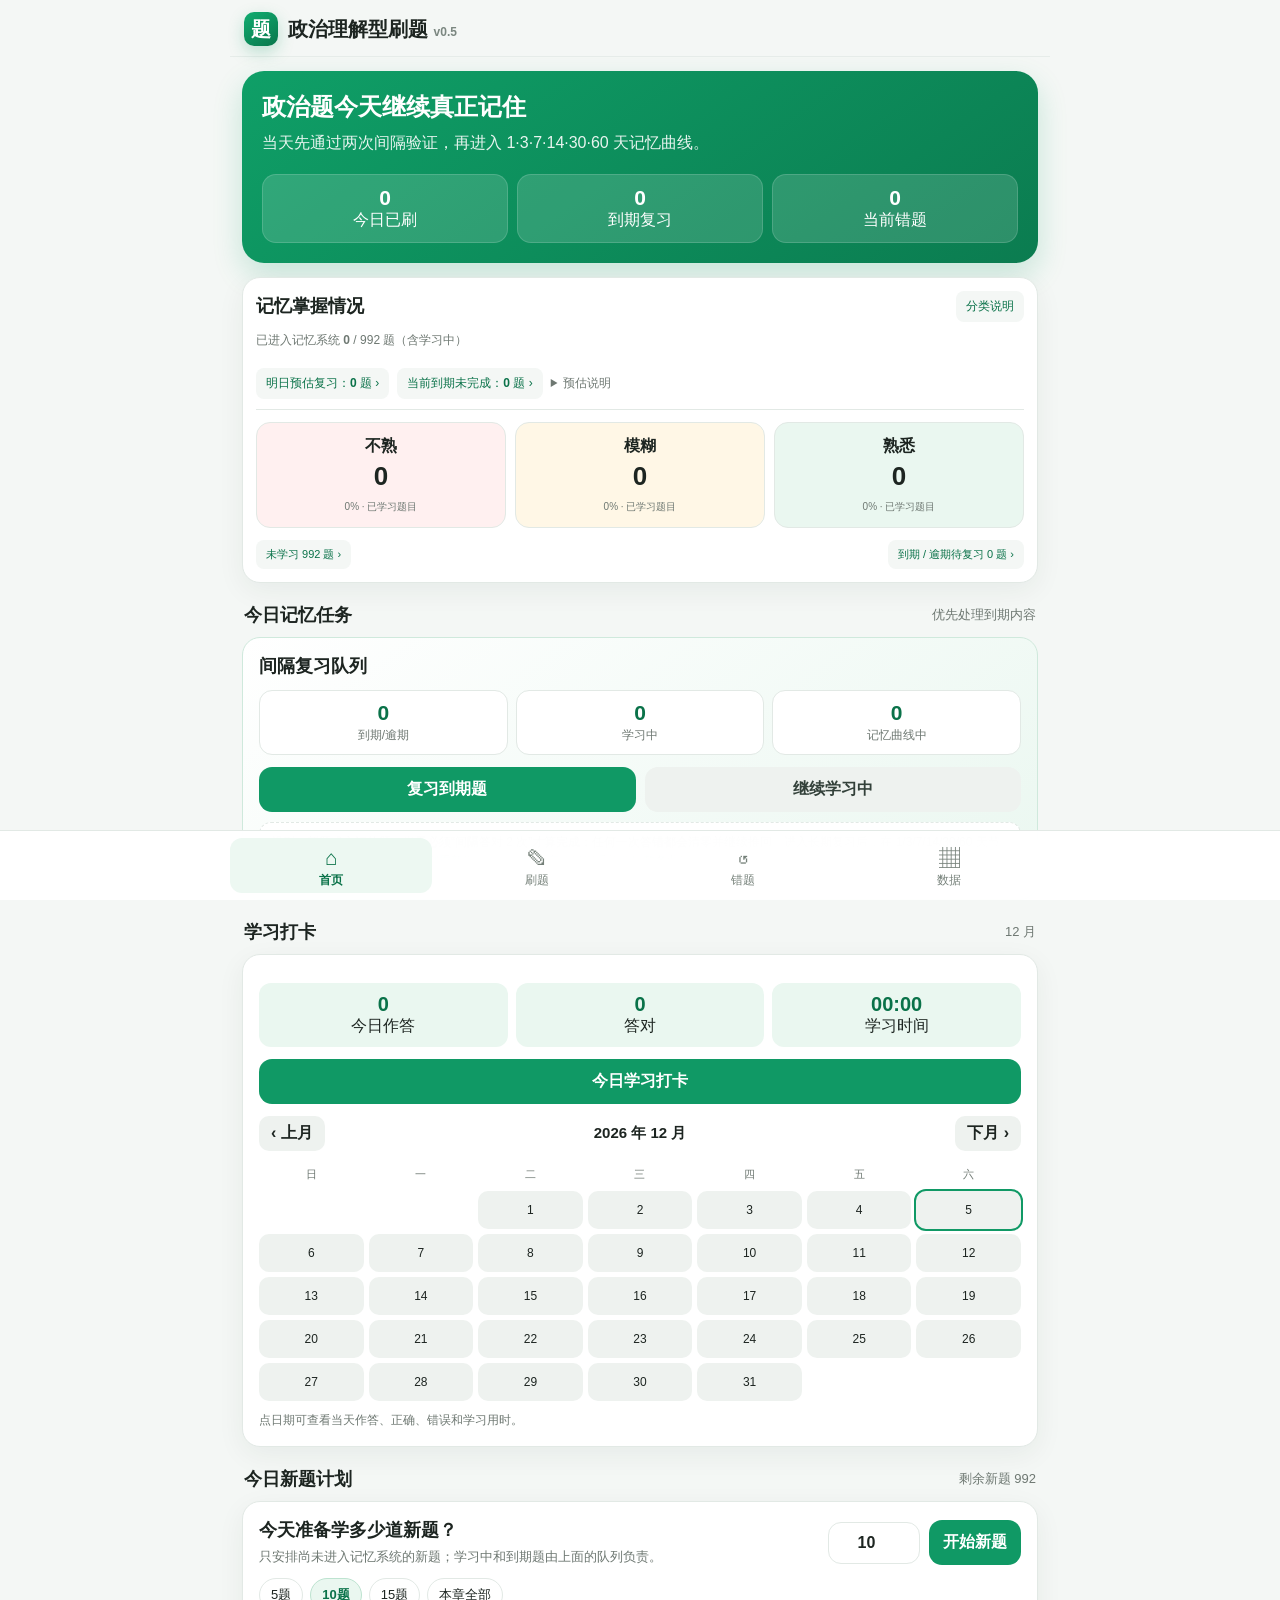
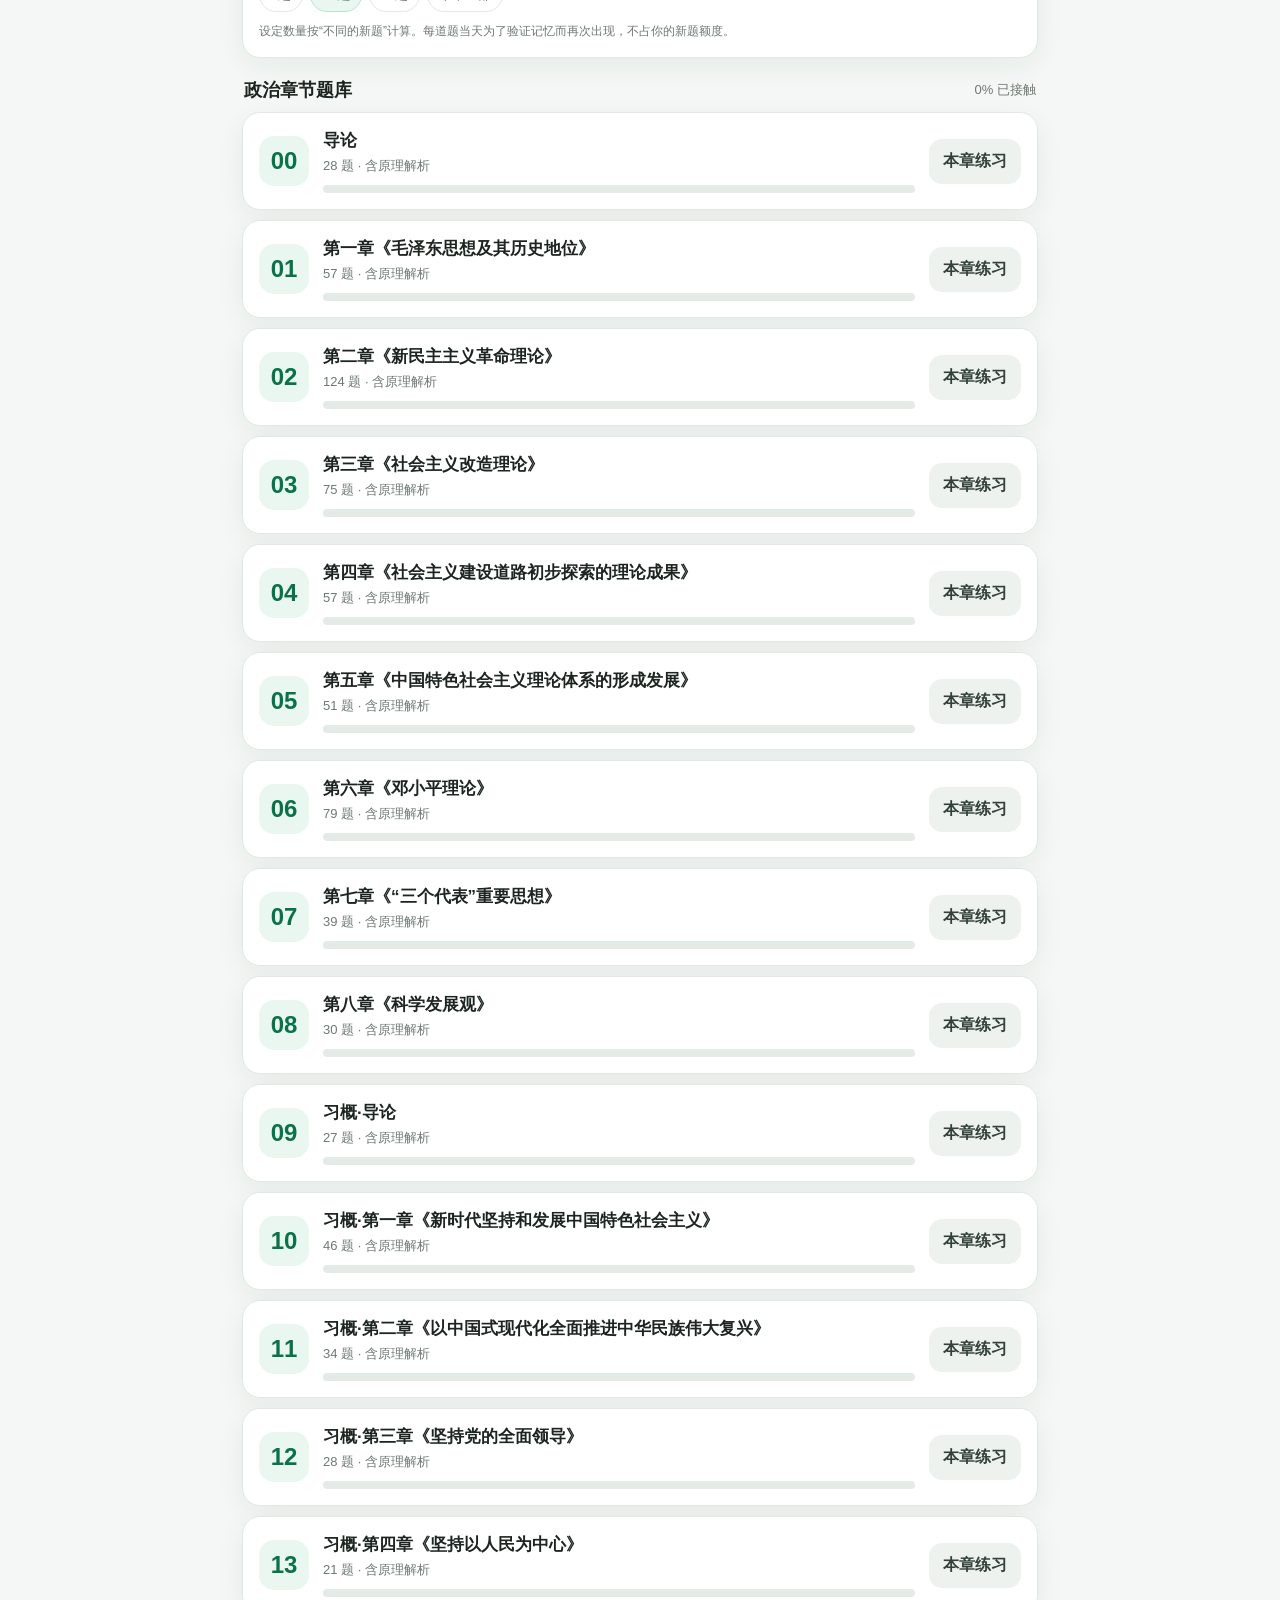
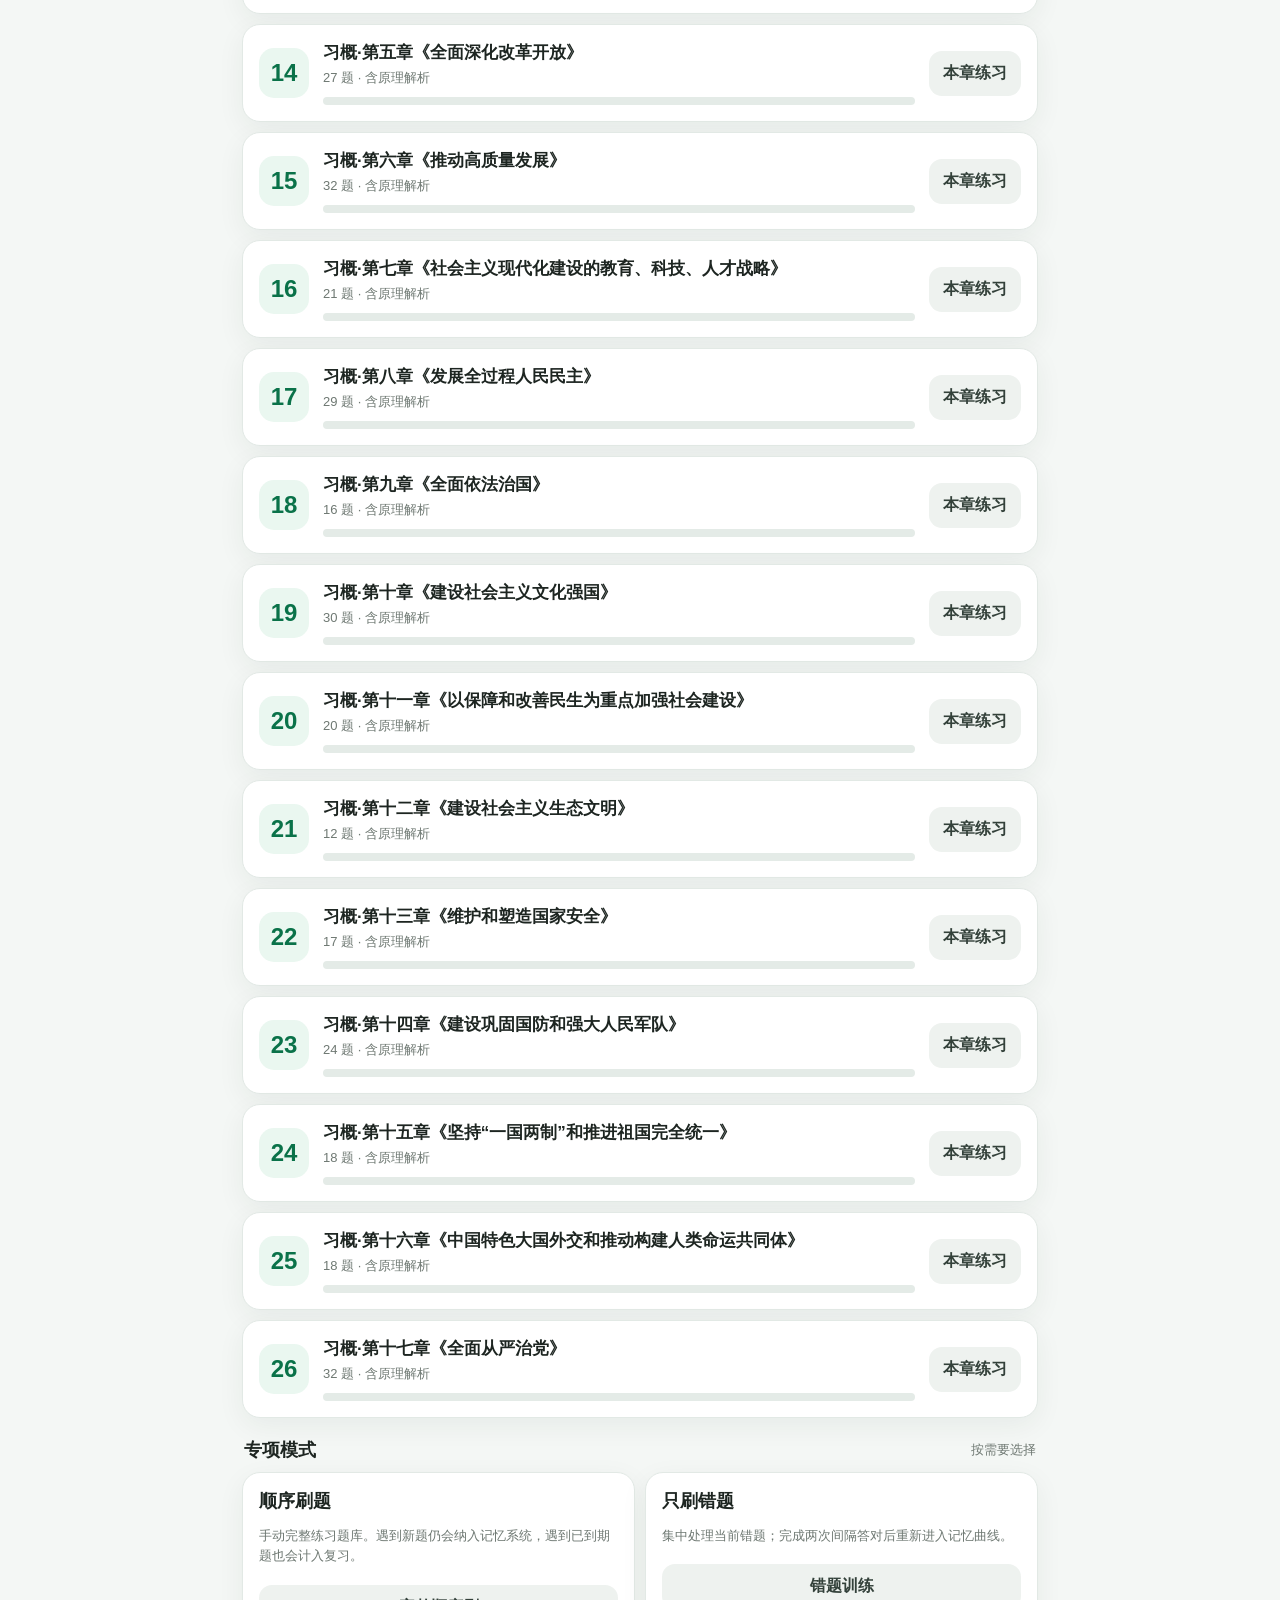
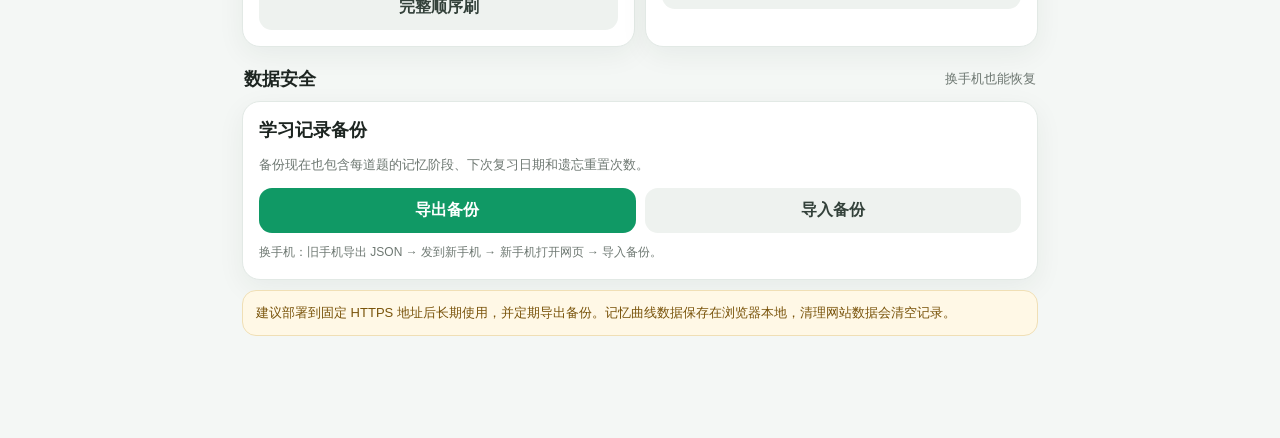
==== commit 627ae8a5: "Integrate mastery, review forecast and chapter-filtered practice into politics quiz" ====
--- a/politics-test/index.html
+++ b/politics-test/index.html
@@ -136,6 +136,7 @@
 .cal-day.done{background:var(--green);color:#fff;font-weight:800}
 .cal-day.today{outline:2px solid var(--green)}
 </style>
+<link rel="stylesheet" href="./mastery.css">
 </head>
 <body>
 <div id="app"></div>
@@ -18964,6 +18965,7 @@
   }
 ];
 </script>
+<script src="./mastery-core.js"></script>
 <script>
 const APP_VERSION = "politics-0.3.0";
 const STORE_KEY = "politics_quiz_pwa_v0_1";
@@ -18998,7 +19000,7 @@
   catch(e){return defaultState();}
 }
 let state = loadState();
-function save(){state.lastSavedAt=Date.now();localStorage.setItem(STORE_KEY, JSON.stringify(state));}
+function save(){state.lastSavedAt=Date.now();localStorage.setItem(STORE_KEY, JSON.stringify(state));window.dispatchEvent(new Event("quiz-state-saved"));}
 function toast(msg){
   toastEl.textContent=msg;toastEl.classList.add("show");
   setTimeout(()=>toastEl.classList.remove("show"),1600);
@@ -19215,6 +19217,7 @@
         <div class="hero-stat"><b>${wrongCount}</b><span>当前错题</span></div>
       </div>
     </section>
+    ${window.QuizMasteryUI ? QuizMasteryUI.overview() : ""}
 
     <div class="section-title"><h2>今日记忆任务</h2><span>优先处理到期内容</span></div>
     <div class="memory-card">
@@ -19292,7 +19295,11 @@
 }
 function startPractice(mode,limit=null,chapter=null){
   let ids=[];
-  if(mode==="chapter"){
+  if(mode==="selection"){
+    const wanted = new Set(Array.isArray(limit) ? limit : []);
+    ids=questions.filter(q=>wanted.has(q.id)).map(q=>q.id);
+    if(!ids.length){toast("当前筛选下暂无题目");return;}
+  }else if(mode==="chapter"){
     ids=questions.filter(q=>q.chapter===chapter).map(q=>q.id);
     if(!ids.length){toast("本章暂时没有题目");return;}
   }else if(mode==="review"){
@@ -19366,6 +19373,8 @@
   m.todayPasses=2;
   m.learningDay=todayKey();
   m.cycleStart=now;
+  m.reviewPasses=[];
+  m.evidenceComplete=true;
   m.stage=0;
   m.dueTs=addDaysFrom(now,REVIEW_DAYS[0]);
   m.lastDailyComplete=todayKey();
@@ -19378,6 +19387,8 @@
   m.todayPasses=0;
   m.learningDay=todayKey();
   m.cycleStart=null;
+  m.reviewPasses=[];
+  m.evidenceComplete=true;
   m.stage=0;
   m.dueTs=null;
   m.lapses=(m.lapses||0)+1;
@@ -19387,12 +19398,19 @@
 }
 function advanceReview(q,m){
   const now=Date.now();
+  // Current answer is inserted into history before advanceReview is called.
+  // Exclude that head item when reconstructing old proof, avoiding double-counting.
+  const proof=QuizMastery.evidence(m,state.history.slice(1),q.id);
+  const passedDay=REVIEW_DAYS[m.stage];
+  m.reviewPasses=[...proof.passes];
+  m.evidenceComplete=proof.known;
+  if(passedDay)m.reviewPasses.push({day:passedDay,ts:now,cycleStart:m.cycleStart});
   let next=m.stage+1;
   // 若复习明显逾期，跳过已经过去的检查点，找到下一个仍在未来的节点。
   while(next<REVIEW_DAYS.length && addDaysFrom(m.cycleStart,REVIEW_DAYS[next])<=now)next++;
   if(next>=REVIEW_DAYS.length){
     m.phase="mastered";m.stage=REVIEW_DAYS.length;m.dueTs=null;
-    practice.feedback="本轮长期记忆节点全部通过 ✓ 已完成 1·3·7·14·30·60 天复习。";
+    practice.feedback="本轮记忆周期已结束 ✓ 实际通过的节点已记录；逾期跳过的节点不计为通过。";
   }else{
     m.stage=next;
     m.dueTs=addDaysFrom(m.cycleStart,REVIEW_DAYS[next]);
@@ -19533,6 +19551,7 @@
       <b>${practice.correct?'✓ 回答正确':'✗ 回答错误'}</b><br>正确答案：<b>${answerText(q)}</b>
     </div>
     ${practice.feedback?`<div class="reinforce-note">${practice.feedback}</div>`:""}
+    ${window.QuizMasteryUI ? QuizMasteryUI.details(q) : ""}
     <div class="analysis">
       <h3>详细原理解析</h3>
       <div class="analysis-block principle"><b>① 核心原理</b>${q.principle}</div>
@@ -19545,7 +19564,8 @@
     <div class="card">
       <div class="qhead"><span>${q.chapter} · ${q.type==="choice"?"单选题":q.type==="multi"?"多选题":q.type==="truefalse"?"判断题":"填空题"}${practice.mode==="daily"?" · 今日新题":practice.mode==="review"?" · 到期复习":practice.mode==="learning"?" · 学习中":practice.mode==="chapter"?" · 本章练习":""}</span><span><span class="study-timer">⏱ <span id="qTimer">00:00</span></span> ${practice.pos+1}/${practice.queue.length}</span></div>
       <div class="progress" style="margin-bottom:15px"><div style="width:${progress}%"></div></div>
-      <h2 class="qtitle">${q.q}</h2>
+      ${window.QuizMasteryUI ? QuizMasteryUI.forecastWidget(true) : ""}
+      <h2 class="qtitle">${q.q} ${window.QuizMasteryUI ? QuizMasteryUI.badge(q) : ""}</h2>
       ${input}
       ${answer}
       <div class="qactions">
@@ -19655,5 +19675,6 @@
 window.addEventListener("pagehide",()=>{if(studySessionStartedAt)saveStudySession()});
 init();
 </script>
+<script src="./mastery-ui.js"></script>
 </body>
 </html>
--- a/politics-test/mastery.css
+++ b/politics-test/mastery.css
@@ -0,0 +1,55 @@
+.ai-heading{display:flex;justify-content:space-between;align-items:center;gap:8px;margin-bottom:8px}
+.ai-heading h3{margin:0;font-size:18px}
+.ai-meta{font-size:12px;color:var(--muted);margin-bottom:7px}
+.ai-caption{font-size:12px;color:var(--muted);line-height:1.7;margin:8px 0}
+.ai-small{border:0;border-radius:8px;background:var(--bg);color:var(--green2);padding:7px 10px;font:inherit;font-size:12px}
+.review-dialog{padding:0;border:1px solid var(--line);border-radius:20px;width:min(760px,calc(100% - 20px));height:min(88dvh,920px);max-height:92dvh;background:var(--surface);color:var(--text);overflow:hidden;box-shadow:0 20px 70px #10261c33}
+.review-dialog[open]{display:flex;flex-direction:column}
+.review-dialog::backdrop{background:#10261c88;backdrop-filter:blur(3px)}
+.review-header{display:flex;align-items:center;justify-content:space-between;gap:12px;padding:16px 18px;border-bottom:1px solid var(--line);flex:none}
+.review-header h2{font-size:19px;margin:0}
+.review-header p{font-size:12px;line-height:1.5;color:var(--muted);margin:4px 0 0}
+.review-header button{white-space:nowrap;font-size:13px;min-height:44px}
+.review-scroll{overflow:auto;overscroll-behavior:contain;padding:0 18px 20px;flex:1;min-height:0}
+.review-dialog .analysis{border-top:0}
+.review-dialog .ai-box{margin-top:10px}
+body:has(.review-dialog[open]){overflow:hidden}
+.review-header{padding:13px}
+.review-scroll{padding:0 12px 16px}
+.review-dialog{border-radius:16px}
+.review-header h2{font-size:17px}
+.mastery-overview{margin-top:14px}
+.mastery-overview h2{font-size:18px;margin:0}
+.mastery-grid{display:grid;grid-template-columns:repeat(3,minmax(0,1fr));gap:9px;margin:12px 0}
+.mastery-tile{border:1px solid var(--line);border-radius:14px;padding:13px 5px;text-align:center;color:var(--text);font:inherit;cursor:pointer}
+.mastery-tile b{display:block;font-size:26px;margin:4px 0}
+.mastery-tile span{font-weight:750}
+.mastery-tile small{font-size:11px;color:var(--muted)}
+.mastery-tile.weak{background:var(--red-soft)}
+.mastery-tile.hazy{background:var(--amber-soft)}
+.mastery-tile.familiar{background:var(--green-soft)}
+.mastery-secondary{display:flex;justify-content:space-between;gap:6px;flex-wrap:wrap}
+.mastery-badge{display:inline-block;font-size:11px;font-weight:700;padding:2px 7px;border-radius:999px;border:1px solid var(--line);white-space:nowrap;vertical-align:middle;line-height:1.5}
+.mastery-badge.weak{color:var(--red);background:var(--red-soft)}
+.mastery-badge.hazy{color:var(--amber);background:var(--amber-soft)}
+.mastery-badge.familiar{color:var(--green2);background:var(--green-soft)}
+.mastery-badge.unlearned{color:var(--muted);background:var(--bg)}
+.memory-detail{margin-top:14px;padding:12px;border:1px solid var(--line);background:var(--bg);border-radius:12px;font-size:13px;line-height:1.7}
+.memory-detail p{margin:5px 0}
+.legacy-note{color:var(--amber)}
+.chapter-filter{display:block;margin-top:16px;font-size:14px}
+.chapter-filter select{display:block;width:100%;font:inherit;padding:10px;background:var(--surface);color:var(--text);border:1px solid var(--line);border-radius:10px;margin:8px 0 14px}
+.mastery-question-list{display:grid;gap:10px;margin-top:16px}
+.due-tag{color:var(--red);font-size:11px}
+.classification-help{font-size:14px;line-height:1.8}
+.mastery-tile small{font-size:10px}
+.mastery-secondary .ai-small{font-size:11px}
+.mastery-overview{padding:13px}
+.review-forecast{display:flex;flex-wrap:wrap;gap:8px;align-items:center;padding:10px 0;margin:4px 0 12px;border-bottom:1px solid var(--line,#dde7e2)}
+.review-forecast.compact{margin:0 0 10px;padding:4px 0 8px;font-size:12px}
+.forecast-help{font-size:12px;color:var(--muted,#64776f)}
+.forecast-help summary{cursor:pointer}
+.forecast-help[open]{flex-basis:100%}
+.forecast-help p{margin:6px 0;line-height:1.6}
+.review-forecast .ai-small{white-space:normal;text-align:left}
+@media(max-width:520px){.mastery-overview{padding:13px}.mastery-tile small{font-size:10px}.mastery-secondary .ai-small{font-size:11px}}
